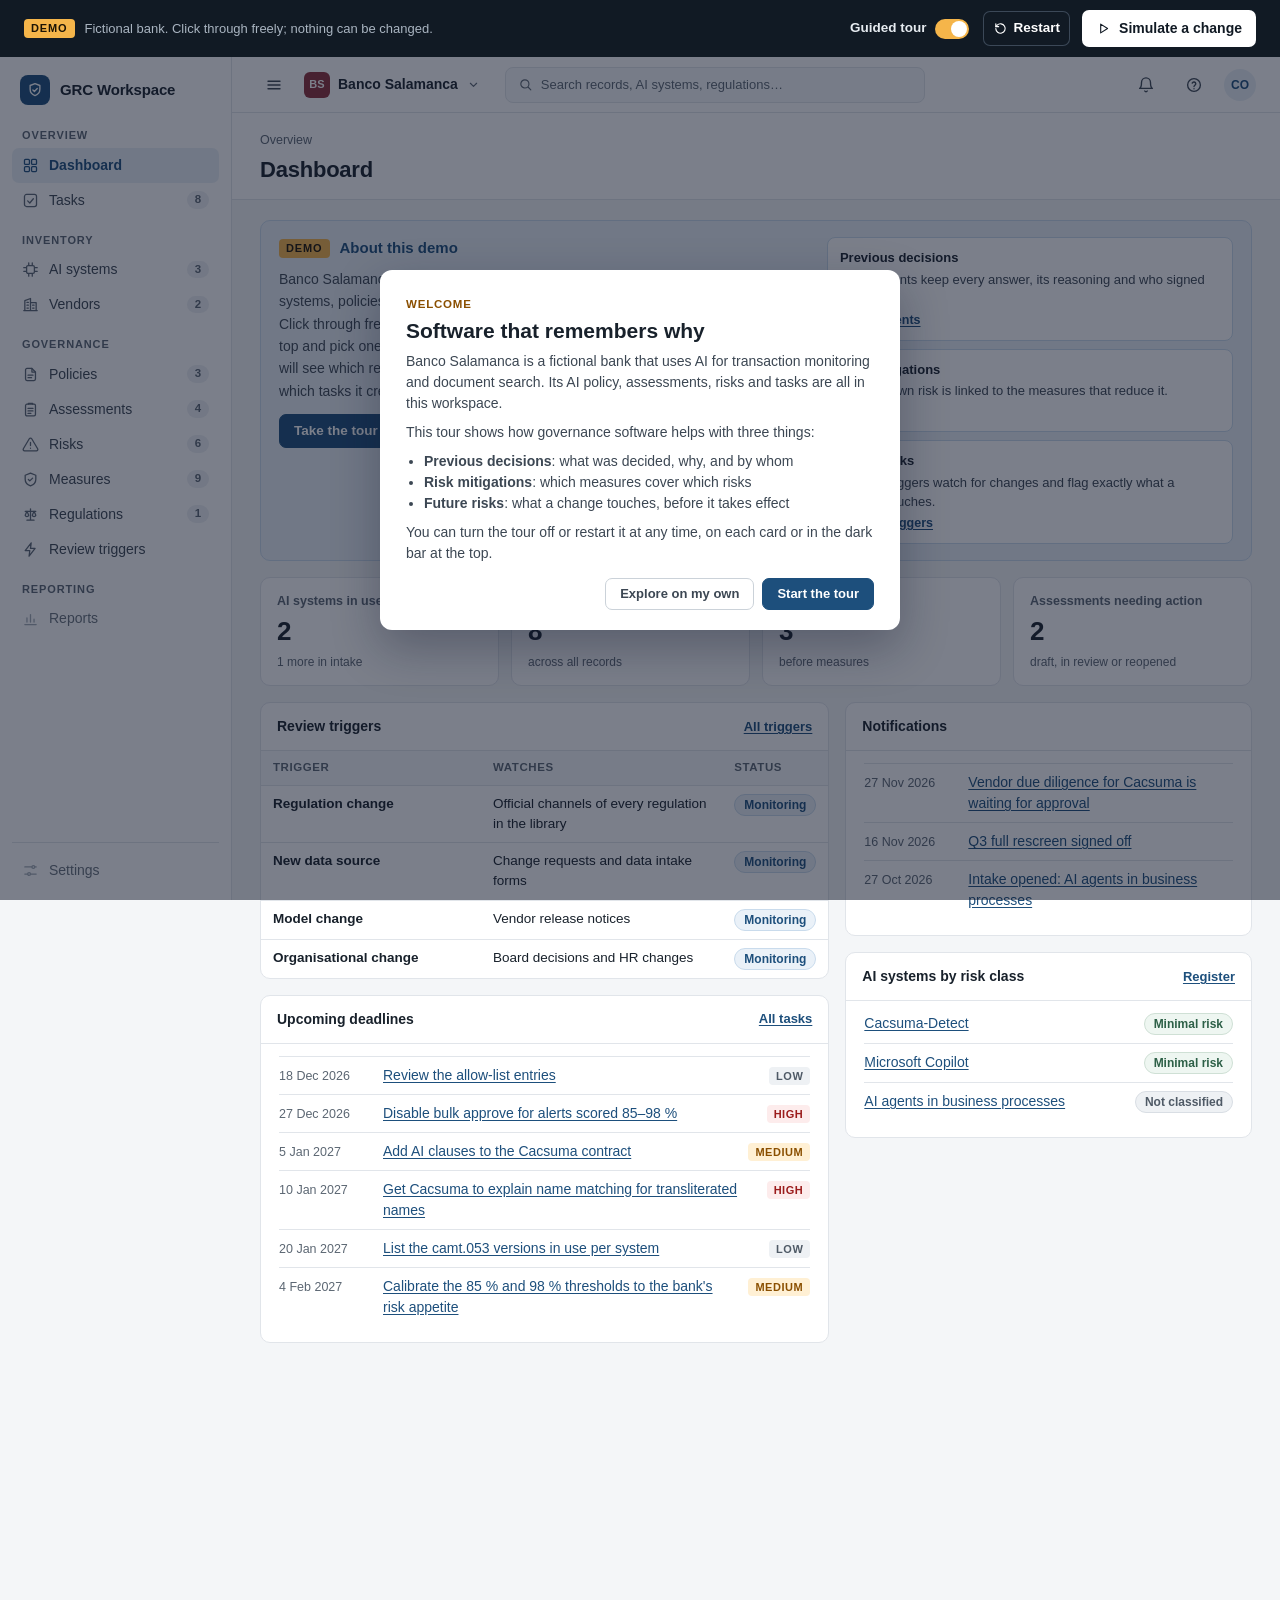
==== static/ai-review-triggers-preview.html @ 12ea562a "feat: add Brussels AI governance review triggers demo" ====
<!DOCTYPE html>
<html lang="en">
<head>
<meta charset="utf-8">
<meta name="viewport" content="width=device-width, initial-scale=1">
<meta name="color-scheme" content="light">
<title>AI-governance review triggers — demo | welcomeadvice.nl</title>
<meta name="description" content="Click-through demo of an AI governance workspace for a fictional bank: simulate a regulation, data source, model or organisational change and see which records need review.">
<style>
/* =====================================================================
   AI-governance review triggers: demo styles (welcomeadvice.nl)
   Used only by templates/ai-review-triggers.html; scoped under .ar.
   ===================================================================== */

html { -webkit-text-size-adjust: 100%; text-size-adjust: 100%; }
body { margin: 0; background: #f4f6f8; }

.ar {
  --bg: #f4f6f8;
  --surface: #ffffff;
  --surface-2: #f8fafb;
  --ink: #18212b;
  --ink-2: #3c4753;
  --ink-3: #5c6773;
  --line: #e1e5ea;
  --line-2: #cbd2d9;
  --accent: #1d4f7c;
  --accent-2: #163d60;
  --accent-bg: #eaf1f8;
  --accent-line: #c9dbec;
  --focus: #5b8fc7;
  --tenant: #8c2f39;
  --warn: #8a4f00;
  --warn-line: #cf8a1f;
  --warn-soft: #efd29e;
  --warn-bg: #fff8ec;
  --warn-tint: #fffbf4;
  --warn-tag: #fff0d4;
  --warn-tag-line: #e5bd78;
  --ok: #2d6047;
  --ok-bg: #eef6f1;
  --ok-line: #cfe0d5;
  --info: #1d4f7c;
  --info-bg: #eaf1f8;
  --info-line: #c9dbec;
  --neutral: #4f5a66;
  --neutral-bg: #eef1f4;
  --neutral-line: #d9dee4;
  --high: #9b1c1c;
  --high-bg: #fdecec;
  --high-line: #c0392b;
  --demo-bg: #111a24;
  --demo-ink: #e6ebf0;
  --demo-ink-2: #a9b4c0;
  --demo-pill: #f5b54a;
  --sans: -apple-system, BlinkMacSystemFont, "Segoe UI", Roboto, "Helvetica Neue", Arial, sans-serif;
  --radius: 10px;
  --side-w: 232px;
  --top-h: 56px;
  --demo-h: 0px; /* height of the pinned demo bar; set by demo.js on wide screens */

  min-height: 100vh;
  color: var(--ink);
  font-family: var(--sans);
  font-size: 14px;
  line-height: 1.5;
}
.ar *, .ar *::before, .ar *::after { box-sizing: border-box; }
.ar [hidden] { display: none !important; }
.ar a { color: var(--accent); text-underline-offset: 2px; }
.ar a:hover { color: var(--accent-2); }
.ar :focus-visible { outline: 3px solid var(--focus); outline-offset: 2px; }
.ar h1:focus { outline: none; }
.ar-ico { width: 18px; height: 18px; flex: none; fill: none; stroke: currentColor; stroke-width: 1.8; stroke-linecap: round; stroke-linejoin: round; }
.ar-ico--sm { width: 15px; height: 15px; }
.ar-ico--xs { width: 13px; height: 13px; stroke-width: 2.2; }
.ar-sr { position: absolute !important; width: 1px; height: 1px; margin: -1px; padding: 0; overflow: hidden; clip: rect(0 0 0 0); white-space: nowrap; border: 0; }
.ar-muted { color: var(--ink-3); }
.ar-nowrap { white-space: nowrap; }
@keyframes ar-fade { from { opacity: 0; } to { opacity: 1; } }

/* ---------- Demo bar (outside the fictional product; above the tour overlay) ---------- */
.ar-demo { position: relative; z-index: 1010; background: var(--demo-bg); color: var(--demo-ink); }
.ar-demo__inner { display: flex; flex-wrap: wrap; align-items: center; gap: 8px 16px; padding: 10px 24px; }
.ar-demo__lead { margin: 0; display: flex; align-items: center; gap: 10px; min-width: 0; font-size: 13px; color: var(--demo-ink-2); }
.ar-demo__pill { display: inline-block; padding: 1px 7px; border-radius: 4px; background: var(--demo-pill); color: #1d1405; font-size: 11px; font-weight: 700; letter-spacing: .08em; text-transform: uppercase; }
.ar[data-scenario]:not([data-scenario=""]) .ar-demo__note { display: none; }
.ar-demo__status { display: flex; align-items: center; gap: 4px 12px; min-width: 0; margin-left: auto; }
.ar-demo__controls { display: flex; flex-wrap: wrap; align-items: center; gap: 8px 12px; margin-left: auto; }
.ar-demo__status:not([hidden]) + .ar-demo__controls { margin-left: 0; }
.ar-demo__active { margin: 0; display: flex; align-items: center; gap: 8px; min-width: 0; font-size: 13px; }
.ar-demo__active a { color: #fff; font-weight: 650; }
.ar-only-narrow { display: none; }
.ar-tourctl { display: flex; align-items: center; gap: 4px; }
.ar-switch {
  display: inline-flex; align-items: center; gap: 8px; margin: 0; padding: 7px 10px;
  border: 0; border-radius: 7px; background: transparent; color: var(--demo-ink);
  font: inherit; font-size: 13.5px; font-weight: 650; cursor: pointer; -webkit-appearance: none; appearance: none;
}
.ar-switch:hover { background: #1c2836; }
.ar-switch__track { position: relative; flex: none; width: 34px; height: 20px; border-radius: 999px; background: #3b4857; transition: background-color .15s; }
.ar-switch__knob { position: absolute; top: 2px; left: 2px; width: 16px; height: 16px; border-radius: 50%; background: #fff; transition: transform .15s; }
.ar-switch[aria-checked="true"] .ar-switch__track { background: var(--demo-pill); }
.ar-switch[aria-checked="true"] .ar-switch__knob { transform: translateX(14px); }
.ar-dot { flex: none; width: 8px; height: 8px; border-radius: 50%; background: var(--demo-pill); }
.ar-demo__btn {
  display: inline-flex; align-items: center; gap: 8px; margin: 0; padding: 8px 14px;
  border: 0; border-radius: 7px; background: #fff; color: var(--demo-bg);
  font: inherit; font-size: 14px; font-weight: 650; cursor: pointer; -webkit-appearance: none; appearance: none;
}
.ar-demo__btn:hover { background: #e3e9ef; }
.ar-demo__btn--ghost { background: transparent; color: #fff; box-shadow: inset 0 0 0 1px #3b4857; }
.ar-demo__btn--ghost:hover { background: #1c2836; }
.ar-demo__btn--small { gap: 6px; padding: 7px 10px; font-size: 13.5px; }
.ar-demo :focus-visible { outline-color: #9cc3ea; }
.ar-linkbtn {
  margin: 0; padding: 0; border: 0; background: none; font: inherit; font-weight: 650;
  color: #9cc3ea; text-decoration: underline; text-underline-offset: 2px; cursor: pointer; -webkit-appearance: none; appearance: none;
}
.ar-linkbtn:hover { color: #c3dbf3; }
.ar-linkbtn--light { color: var(--accent); }
.ar-linkbtn--light:hover { color: var(--accent-2); }

/* ---------- Application frame ---------- */
.ar-app { display: grid; grid-template-columns: var(--side-w) minmax(0, 1fr); align-items: start; background: var(--bg); }
.ar-side {
  position: sticky; top: var(--demo-h); height: calc(100vh - var(--demo-h)); overflow-y: auto;
  display: flex; flex-direction: column; padding: 14px 12px 12px;
  background: var(--surface); border-right: 1px solid var(--line);
}
.ar-brand { display: flex; align-items: center; gap: 10px; padding: 4px 8px 8px; font-size: 15px; font-weight: 700; letter-spacing: -.01em; }
.ar-brand__mark { display: grid; place-items: center; width: 30px; height: 30px; border-radius: 8px; background: var(--accent); color: #fff; }
.ar-nav__group { margin: 14px 10px 4px; font-size: 11px; font-weight: 650; letter-spacing: .08em; text-transform: uppercase; color: var(--ink-3); }
.ar .ar-nav__item {
  display: flex; align-items: center; gap: 10px; padding: 7px 10px; border-radius: 7px;
  color: var(--ink-2); font-weight: 500; text-decoration: none;
}
.ar .ar-nav__item:hover { background: var(--surface-2); color: var(--ink); }
.ar-nav__item .ar-ico { width: 17px; height: 17px; color: var(--ink-3); }
.ar .ar-nav__item.is-active { background: var(--accent-bg); color: var(--accent); font-weight: 650; }
.ar-nav__item.is-active .ar-ico { color: var(--accent); }
.ar .ar-nav__item.is-disabled { color: #68727c; cursor: default; }
.ar .ar-nav__item.is-disabled:hover { background: none; color: #68727c; }
.ar-nav__item.is-disabled .ar-ico { color: #a3acb5; }
.ar-nav__count { margin-left: auto; min-width: 22px; padding: 0 7px; border-radius: 999px; background: var(--neutral-bg); color: var(--ink-3); font-size: 11.5px; font-weight: 650; text-align: center; }
.ar-nav__count--alert { background: var(--warn-line); color: #fff; }
.ar-side__foot { margin-top: auto; padding-top: 10px; border-top: 1px solid var(--line); }
.ar-scrim { display: none; }

.ar-main { min-width: 0; }
.ar-top {
  position: sticky; top: var(--demo-h); z-index: 30;
  display: flex; align-items: center; gap: 12px; height: var(--top-h); padding: 0 24px;
  background: var(--surface); border-bottom: 1px solid var(--line);
}
.ar-menubtn { display: none; }
.ar-tenant { display: flex; align-items: center; gap: 8px; min-width: 0; font-weight: 650; white-space: nowrap; cursor: default; }
.ar-tenant__logo { display: grid; place-items: center; flex: none; width: 26px; height: 26px; border-radius: 6px; background: var(--tenant); color: #fff; font-size: 11px; font-weight: 700; }
.ar-tenant__name { overflow: hidden; text-overflow: ellipsis; }
.ar-tenant .ar-ico { color: var(--ink-3); }
.ar-search {
  display: flex; align-items: center; gap: 8px; flex: 0 1 420px; min-width: 0; height: 36px; margin-left: 12px; padding: 0 12px;
  border: 1px solid var(--line); border-radius: 8px; background: var(--surface-2); color: var(--ink-3);
  font-size: 13px; white-space: nowrap; overflow: hidden; cursor: default;
}
.ar-top__spacer { flex: 1; }
.ar-iconbtn {
  position: relative; display: grid; place-items: center; flex: none; width: 36px; height: 36px; margin: 0; padding: 0;
  border: 0; border-radius: 8px; background: none; color: var(--ink-2); font: inherit; cursor: pointer;
}
.ar a.ar-iconbtn { color: var(--ink-2); }
.ar .ar-iconbtn:hover { background: var(--surface-2); color: var(--ink); }
span.ar-iconbtn { cursor: default; }
.ar-iconbtn__badge {
  position: absolute; top: 2px; right: 1px; min-width: 18px; height: 18px; padding: 0 5px;
  border: 2px solid var(--surface); border-radius: 999px; background: var(--high-line); color: #fff;
  font-size: 10.5px; font-weight: 700; line-height: 14px; text-align: center;
}
.ar-avatar { display: grid; place-items: center; flex: none; width: 32px; height: 32px; border-radius: 50%; background: var(--accent-bg); color: var(--accent); font-size: 12px; font-weight: 700; }

.ar-wrap { max-width: 1320px; margin-left: auto; margin-right: auto; }

/* ---------- Simulated-change alert ---------- */
.ar-alertbar { padding: 14px 28px 0; }
.ar-alert {
  display: flex; align-items: center; gap: 14px; padding: 12px 16px;
  border: 1px solid var(--warn-soft); border-left: 4px solid var(--warn-line); border-radius: var(--radius);
  background: var(--warn-bg); animation: ar-fade .2s ease-out;
}
.ar-alert__icon { display: grid; place-items: center; flex: none; width: 36px; height: 36px; border-radius: 9px; background: var(--warn-tag); color: var(--warn); }
.ar-alert__body { flex: 1; min-width: 0; }
.ar-alert__head { margin: 0; display: flex; flex-wrap: wrap; align-items: center; gap: 4px 10px; font-size: 12px; }
.ar-alert__kind { font-weight: 700; letter-spacing: .07em; text-transform: uppercase; color: var(--warn); }
.ar-pill { padding: 1px 8px; border: 1px solid var(--line-2); border-radius: 999px; background: var(--surface); color: var(--ink-2); font-size: 11px; font-weight: 650; letter-spacing: .06em; text-transform: uppercase; }
.ar-alert__time { color: var(--ink-3); }
.ar-alert__title { margin: 2px 0 0; font-size: 15px; font-weight: 700; }
.ar-alert__meta { margin: 2px 0 0; font-size: 13px; color: var(--ink-2); }
.ar .ar-alert__open { display: inline-flex; align-items: center; gap: 6px; flex: none; padding: 7px 12px; border: 1px solid var(--warn-tag-line); border-radius: 7px; background: var(--surface); color: var(--warn); font-weight: 650; text-decoration: none; }
.ar .ar-alert__open:hover { background: var(--warn-tag); color: var(--warn); }

/* Anchored records (?at=…) stop below the pinned bars */
.ar-content [id] { scroll-margin-top: calc(var(--demo-h) + var(--top-h) + 16px); }

/* ---------- Page header ---------- */
.ar-view { animation: ar-fade .15s ease-out; }
.ar-ph { padding: 18px 28px 16px; background: var(--surface); border-bottom: 1px solid var(--line); }
.ar-ph--record { padding-bottom: 0; }
.ar-crumbs { margin: 0; display: flex; flex-wrap: wrap; gap: 8px; font-size: 12.5px; color: var(--ink-3); }
.ar-crumbs a { color: var(--ink-3); }
.ar-ph__bar { display: flex; flex-wrap: wrap; align-items: flex-start; justify-content: space-between; gap: 12px; margin-top: 6px; }
.ar-ph__title { display: flex; flex-wrap: wrap; align-items: center; gap: 8px 12px; min-width: 0; }
.ar-ph__icon { display: grid; place-items: center; flex: none; width: 38px; height: 38px; border-radius: 9px; background: var(--accent-bg); color: var(--accent); }
.ar-ph__icon--warn { background: var(--warn-tag); color: var(--warn); }
.ar-ph h1 { margin: 0; font-size: 22px; line-height: 1.25; font-weight: 700; letter-spacing: -.01em; }
.ar-ph__sub { color: var(--ink-3); font-weight: 600; }
.ar-ph__actions { display: flex; gap: 8px; }
.ar-ph__lead { margin: 6px 0 0; max-width: 90ch; color: var(--ink-2); }
.ar-ph.is-flagged .ar-ph__icon { background: var(--warn-tag); color: var(--warn); }
.ar-btn {
  display: inline-flex; align-items: center; gap: 6px; height: 34px; margin: 0; padding: 0 14px;
  border: 1px solid var(--line-2); border-radius: 7px; background: var(--surface); color: var(--ink-2);
  font: inherit; font-size: 13.5px; font-weight: 650; cursor: default; -webkit-appearance: none; appearance: none;
}
button.ar-btn { cursor: pointer; }
button.ar-btn:hover { background: var(--surface-2); }
.ar-btn--primary { border-color: var(--accent); background: var(--accent); color: #fff; }
button.ar-btn--primary:hover { background: var(--accent-2); }
.ar-meta { display: flex; flex-wrap: wrap; gap: 10px 32px; margin: 14px 0 0; }
.ar-meta dt { font-size: 11px; font-weight: 650; letter-spacing: .06em; text-transform: uppercase; color: var(--ink-3); }
.ar-meta dd { margin: 2px 0 0; font-size: 13.5px; font-weight: 600; }
.ar-rtabs { display: flex; gap: 24px; margin-top: 12px; overflow-x: auto; scrollbar-width: none; }
.ar-rtabs::-webkit-scrollbar { display: none; }
.ar .ar-rtab { display: flex; align-items: center; gap: 6px; padding: 10px 0 11px; border-bottom: 2px solid transparent; color: var(--ink-3); font-weight: 600; white-space: nowrap; text-decoration: none; }
.ar .ar-rtab:hover { color: var(--ink); }
.ar .ar-rtab[aria-current="page"] { border-bottom-color: var(--accent); color: var(--accent); }
.ar-tab__count { min-width: 20px; padding: 0 6px; border-radius: 999px; background: var(--neutral-bg); color: var(--ink-3); font-size: 11.5px; font-weight: 650; text-align: center; }

/* ---------- Page body and cards ---------- */
.ar-pbody { padding: 20px 28px 64px; }
.ar-pbody .ar-wrap > * + * { margin-top: 16px; }
.ar-card { padding: 16px 18px; border: 1px solid var(--line); border-radius: var(--radius); background: var(--surface); }
.ar-card--flush { padding: 0; overflow: hidden; }
.ar-card__head { display: flex; flex-wrap: wrap; align-items: center; justify-content: space-between; gap: 6px 12px; padding: 13px 16px; border-bottom: 1px solid var(--line); }
.ar-card:not(.ar-card--flush) > .ar-card__head { margin: -16px -18px 12px; }
.ar-card__title { margin: 0 0 10px; display: flex; align-items: center; gap: 8px; font-size: 14px; font-weight: 700; }
.ar-card__head .ar-card__title { margin: 0; }
.ar-card__hint { color: var(--ink-3); font-size: 12.5px; font-weight: 500; }
.ar-card__link { font-size: 13px; font-weight: 600; }
.ar-card__intro { margin: 0; padding: 10px 16px; border-bottom: 1px solid var(--line); color: var(--ink-2); font-size: 13px; }
.ar-card__foot { margin: 10px 0 0; color: var(--ink-3); font-size: 12.5px; }
.ar-count { min-width: 22px; padding: 0 7px; border-radius: 999px; background: var(--accent); color: #fff; font-size: 11.5px; font-weight: 700; line-height: 18px; text-align: center; }
.ar-count--muted { background: var(--neutral-bg); color: var(--ink-3); }
.ar-count--warn { background: var(--warn-line); color: #fff; }
.ar-cols { display: grid; grid-template-columns: repeat(2, minmax(0, 1fr)); gap: 16px; align-items: start; }
.ar-pbody .ar-cols > * + * { margin-top: 0; }
.ar-cols__wide { grid-column: 1 / -1; }
/* Single-column grids: let wide content (tables) shrink and scroll instead of widening the page */
.ar-concepts, .ar-dash__col, .ar-reflist, .ar-secs, .ar-steps, .ar-qa, .ar-choices { grid-template-columns: minmax(0, 1fr); }
.ar-text { margin: 0; color: var(--ink-2); line-height: 1.6; }
.ar-note { margin: 12px 0 0; padding: 10px 12px; border-radius: 8px; background: var(--warn-bg); color: var(--ink-2); font-size: 13px; }
.ar-kv { display: grid; grid-template-columns: 150px minmax(0, 1fr); gap: 8px 16px; margin: 12px 0 0; }
.ar-kv:first-child { margin-top: 0; }
.ar-kv dt { color: var(--ink-3); font-size: 13px; font-weight: 600; }
.ar-kv dd { margin: 0; color: var(--ink); }
.ar-bullets { margin: 0; padding-left: 18px; }
.ar-bullets li + li { margin-top: 4px; }
.ar-new { color: var(--warn); }
.ar-new--block { display: block; margin-top: 4px; }
.ar-newtag { display: inline-block; margin-right: 6px; padding: 0 6px; border-radius: 4px; background: var(--warn-line); color: #fff; font-size: 10.5px; font-weight: 700; letter-spacing: .05em; text-transform: uppercase; vertical-align: 1px; }
.ar-callout { display: flex; gap: 10px; align-items: flex-start; margin: 0; padding: 12px 14px; border: 1px solid var(--line); border-radius: var(--radius); background: var(--surface); color: var(--ink-2); }
.ar-callout .ar-ico { margin-top: 2px; color: var(--ink-3); }
.ar-callout--warn { border-color: var(--warn-soft); border-left: 4px solid var(--warn-line); background: var(--warn-bg); }
.ar-callout--warn .ar-ico { color: var(--warn); }

/* ---------- Dashboard ---------- */
.ar-about { display: grid; grid-template-columns: minmax(0, 1.3fr) minmax(0, 1fr); gap: 20px; background: var(--accent-bg); border-color: var(--accent-line); }
.ar-about__title { margin: 0 0 8px; display: flex; align-items: center; gap: 10px; font-size: 15px; font-weight: 700; color: var(--accent); }
.ar-about__text p { margin: 0 0 8px; color: var(--ink-2); line-height: 1.6; }
.ar-about__actions { display: flex; flex-wrap: wrap; gap: 8px; margin-top: 12px; }
.ar-concepts { list-style: none; margin: 0; padding: 0; display: grid; gap: 8px; }
.ar-concepts li { display: grid; gap: 2px; padding: 10px 12px; border: 1px solid var(--accent-line); border-radius: 8px; background: var(--surface); font-size: 13px; color: var(--ink-2); }
.ar-concepts__k { font-weight: 700; color: var(--ink); }
.ar-concepts a { font-weight: 600; font-size: 12.5px; }
.ar-kpis { display: grid; grid-template-columns: repeat(4, minmax(0, 1fr)); gap: 12px; }
.ar .ar-kpi { display: grid; gap: 2px; padding: 14px 16px; border: 1px solid var(--line); border-radius: var(--radius); background: var(--surface); color: var(--ink); text-decoration: none; }
.ar .ar-kpi:hover { border-color: var(--accent-line); color: var(--ink); }
.ar-kpi__label { color: var(--ink-3); font-size: 12.5px; font-weight: 600; }
.ar-kpi__value { font-size: 26px; font-weight: 700; letter-spacing: -.02em; }
.ar-kpi__sub { color: var(--ink-3); font-size: 12px; }
.ar-dash { display: grid; grid-template-columns: minmax(0, 1.4fr) minmax(0, 1fr); gap: 16px; align-items: start; }
.ar-dash__col { display: grid; gap: 16px; }
.ar-pbody .ar-dash > * + *, .ar-pbody .ar-dash__col > * + * { margin-top: 0; }
.ar-list { list-style: none; margin: 0; padding: 0; }
.ar-list__item { display: flex; flex-wrap: wrap; align-items: baseline; gap: 4px 12px; padding: 8px 0; border-top: 1px solid var(--line); }
.ar-list__item:first-child { border-top: 0; padding-top: 0; }
.ar-list__item--alert .ar-list__main { color: var(--warn); font-weight: 650; }
.ar-list__date { flex: none; width: 92px; color: var(--ink-3); font-size: 12.5px; }
.ar-list__main { flex: 1 1 140px; min-width: 0; }
.ar-list__side { flex: none; margin-left: auto; }
.ar-list__item.is-overflow { display: none; }

/* ---------- Tables ---------- */
.ar-tablewrap { overflow-x: auto; }
.ar-table { width: 100%; border-collapse: collapse; font-size: 13.5px; }
.ar-table th { padding: 9px 14px; border-bottom: 1px solid var(--line); background: var(--surface-2); color: var(--ink-3); font-size: 11.5px; font-weight: 650; letter-spacing: .05em; text-align: left; text-transform: uppercase; white-space: nowrap; }
.ar-table td { padding: 10px 14px; border-bottom: 1px solid var(--line); vertical-align: top; }
.ar-table tbody tr:last-child td { border-bottom: 0; }
.ar-table tbody tr:hover td { background: #fafbfc; }
.ar-table--compact td, .ar-table--compact th { padding: 8px 12px; }
.ar-table--inset { margin-top: 12px; border: 1px solid var(--line); border-radius: 8px; }
.ar-signoffs td:last-child { min-width: 200px; }
.ar-cell-main { min-width: 220px; font-weight: 600; }
.ar .ar-rowlink { color: var(--ink); text-decoration: none; }
.ar .ar-rowlink:hover { color: var(--accent); text-decoration: underline; }
.ar-id { display: inline-block; margin-right: 8px; color: var(--ink-3); font-size: 12px; font-weight: 600; font-variant-numeric: tabular-nums; }
.ar-origin { display: inline-block; margin-left: 4px; padding: 0 6px; border-radius: 4px; background: var(--warn-tag); color: var(--warn); font-size: 11px; font-weight: 700; white-space: nowrap; }
.ar-refs { white-space: nowrap; }
.ar .ar-ref { display: inline-block; margin: 0 6px 4px 0; padding: 1px 8px; border: 1px solid var(--line); border-radius: 999px; background: var(--surface-2); color: var(--ink-2); font-size: 12px; font-weight: 600; text-decoration: none; white-space: nowrap; }
.ar .ar-ref:hover { border-color: var(--accent-line); background: var(--accent-bg); color: var(--accent); }
.ar-more { color: var(--ink-3); font-size: 12px; }
.ar-empty { color: var(--ink-3); text-align: center; }
tr[data-flags].is-flagged td { background: var(--warn-tint); }
tr[data-flags].is-flagged td:first-child { box-shadow: inset 3px 0 0 var(--warn-line); }

/* ---------- Chips, owners, levels, tags ---------- */
.ar-chip { display: inline-flex; align-items: center; padding: 1px 9px; border: 1px solid; border-radius: 999px; font-size: 12px; font-weight: 650; white-space: nowrap; }
.ar-chip--ok { border-color: var(--ok-line); background: var(--ok-bg); color: var(--ok); }
.ar-chip--info { border-color: var(--info-line); background: var(--info-bg); color: var(--info); }
.ar-chip--neutral { border-color: var(--neutral-line); background: var(--neutral-bg); color: var(--neutral); }
.ar-chip--warn { border-color: var(--warn-tag-line); background: var(--warn-tag); color: var(--warn); }
.ar a.ar-chip--warn { text-decoration: none; color: var(--warn); }
.ar-swap { display: inline-flex; }
.ar-prio { display: inline-block; padding: 1px 7px; border-radius: 4px; font-size: 11px; font-weight: 700; letter-spacing: .05em; text-transform: uppercase; }
.ar-prio--high { background: var(--high-bg); color: var(--high); }
.ar-prio--medium { background: var(--warn-tag); color: var(--warn); }
.ar-prio--low { background: var(--neutral-bg); color: var(--neutral); }
.ar-owner { display: inline-flex; align-items: center; gap: 8px; white-space: nowrap; }
.ar-ava { display: grid; place-items: center; flex: none; width: 24px; height: 24px; border-radius: 50%; background: var(--accent-bg); color: var(--accent); font-size: 10px; font-weight: 700; }
.ar-level { display: inline-flex; align-items: center; gap: 6px; padding: 1px 4px 1px 9px; border-radius: 999px; font-size: 12px; font-weight: 650; white-space: nowrap; }
.ar-level__score { min-width: 20px; padding: 0 5px; border-radius: 999px; background: rgba(255, 255, 255, .7); font-size: 11px; text-align: center; }
.ar-level--low { background: var(--ok-bg); color: var(--ok); }
.ar-level--medium { background: var(--warn-tag); color: var(--warn); }
.ar-level--high { background: var(--high-bg); color: var(--high); }
.ar-level--vhigh { background: var(--high-line); color: #fff; }
.ar-level--vhigh .ar-level__score { background: rgba(255, 255, 255, .25); }
.ar-arrow { margin: 0 6px; color: var(--ink-3); }
.ar-tags { display: inline-flex; flex-wrap: wrap; align-items: center; gap: 6px; }
.ar-tags--inline { margin-left: 8px; vertical-align: 1px; }
.ar-tag { display: inline-flex; align-items: center; gap: 6px; max-width: 100%; padding: 2px 10px 2px 8px; border: 1px solid; border-radius: 999px; font-size: 12px; font-weight: 650; line-height: 1.35; animation: ar-fade .18s ease-out; }
.ar-tag--review { border-color: var(--warn-tag-line); background: var(--warn-tag); color: var(--warn); }
.ar-tag--clear { border-color: var(--ok-line); background: var(--ok-bg); color: var(--ok); font-weight: 500; }

/* ---------- Lists of linked records ---------- */
.ar-reflist { list-style: none; margin: 0; padding: 0; display: grid; gap: 8px; }
.ar-reflist li { display: flex; align-items: center; gap: 8px; }
.ar-reflist__id { color: var(--ink-3); font-size: 12px; }
.ar-reflist--rows li { padding: 8px 10px; border: 1px solid var(--line); border-radius: 8px; }
.ar-reflist--rows li .ar-ref { margin: 0; }
.ar-reflist__text { flex: 1; min-width: 0; color: var(--ink-2); }
.ar-reflist__side { display: inline-flex; align-items: center; flex: none; }
.ar-reflist li.is-flagged { border-color: var(--warn-line); background: var(--warn-tint); }

/* ---------- Policy sections ---------- */
.ar-secs { display: grid; gap: 12px; }
.ar-sec { padding: 16px 18px; border: 1px solid var(--line); border-radius: var(--radius); background: var(--surface); }
.ar-head { display: flex; flex-wrap: wrap; align-items: center; justify-content: space-between; gap: 6px 12px; }
.ar-sec__title { margin: 0; display: flex; align-items: center; gap: 10px; font-size: 15.5px; font-weight: 700; }
.ar .ar-num { display: inline-grid; place-items: center; min-width: 26px; height: 22px; padding: 0 6px; border-radius: 6px; background: var(--neutral-bg); color: var(--ink-2); font-size: 12px; font-weight: 700; text-decoration: none; }
.ar .ar-num:hover { background: var(--accent-bg); color: var(--accent); }
.ar-sec .ar-kv { margin-top: 12px; padding-top: 12px; border-top: 1px solid var(--line); }
.ar-sec.is-flagged, .ar-qa__item.is-flagged, .ar-step.is-flagged { border-color: var(--warn-line); box-shadow: 0 0 0 1px var(--warn-line); background: var(--warn-tint); }

/* ---------- Assessments: stepper, steps, answers ---------- */
.ar-stepper { list-style: none; margin: 0; padding: 0; display: grid; grid-template-columns: repeat(6, minmax(0, 1fr)); gap: 8px; }
.ar .ar-stepper__item a { display: grid; grid-template-columns: auto minmax(0, 1fr); align-items: center; gap: 2px 10px; height: 100%; padding: 10px 12px; border: 1px solid var(--line); border-radius: var(--radius); background: var(--surface); color: var(--ink); text-decoration: none; }
.ar .ar-stepper__item a:hover { border-color: var(--accent-line); }
.ar-stepper__dot { grid-row: span 2; display: grid; place-items: center; width: 26px; height: 26px; border-radius: 50%; background: var(--neutral-bg); color: var(--ink-3); font-size: 12px; font-weight: 700; }
.ar-stepper__label { font-weight: 650; font-size: 13px; line-height: 1.3; }
.ar-stepper__state { color: var(--ink-3); font-size: 12px; line-height: 1.3; }
.ar-stepper__item--done .ar-stepper__dot { background: var(--ok); color: #fff; }
.ar-stepper__item--current .ar-stepper__dot { background: var(--accent); color: #fff; }
.ar .ar-stepper__item.is-flagged a { border-color: var(--warn-line); box-shadow: 0 0 0 1px var(--warn-line); background: var(--warn-tint); }
.ar-stepper__item.is-flagged .ar-stepper__dot { background: var(--warn-line); color: #fff; }
.ar-steps { display: grid; gap: 12px; }
.ar-step { padding: 16px 18px; border: 1px solid var(--line); border-radius: var(--radius); background: var(--surface); }
.ar-step--pending { background: var(--surface-2); }
.ar-step__title { margin: 0; display: flex; align-items: center; gap: 10px; font-size: 15px; font-weight: 700; }
.ar-step__n { display: grid; place-items: center; width: 24px; height: 24px; border-radius: 50%; background: var(--neutral-bg); color: var(--ink-2); font-size: 12px; }
.ar-step__result { color: var(--ink-2); font-size: 13px; }
.ar-step__empty { margin: 8px 0 0; }
.ar-qa { list-style: none; margin: 12px 0 0; padding: 0; display: grid; gap: 8px; }
.ar-qa__item { padding: 10px 12px; border: 1px solid var(--line); border-radius: 8px; }
.ar-qa__q { margin: 0; font-weight: 650; }
.ar-qa__a { margin: 6px 0 0; display: flex; flex-wrap: wrap; align-items: baseline; gap: 4px 10px; color: var(--ink-2); }
.ar-answer { display: inline-block; padding: 1px 9px; border-radius: 6px; background: var(--neutral-bg); color: var(--ink); font-size: 12.5px; font-weight: 700; }
.ar-qa__why { flex: 1; min-width: 200px; }

/* ---------- Risks ---------- */
.ar-riskgrid { display: grid; grid-template-columns: minmax(280px, 360px) minmax(0, 1fr); gap: 16px; align-items: start; }
.ar-pbody .ar-riskgrid > * + * { margin-top: 0; }
.ar-matrix { width: 100%; border-collapse: separate; border-spacing: 4px; font-size: 11.5px; }
.ar-matrix th { color: var(--ink-3); font-weight: 600; text-align: center; }
.ar-matrix th[scope="row"] { width: 1%; padding-right: 4px; text-align: right; white-space: nowrap; }
.ar-matrix__cell { height: 52px; padding: 4px; border-radius: 6px; vertical-align: top; }
.ar-matrix__cell--low { background: var(--ok-bg); }
.ar-matrix__cell--medium { background: var(--warn-tag); }
.ar-matrix__cell--high { background: var(--high-bg); }
.ar-matrix__cell--vhigh { background: #f6c9c4; }
.ar .ar-matrix__risk { display: inline-block; margin: 2px; padding: 1px 6px; border-radius: 999px; background: var(--surface); color: var(--ink); font-weight: 700; text-decoration: none; box-shadow: 0 0 0 1px var(--line-2); }
.ar .ar-matrix__risk.is-flagged { box-shadow: 0 0 0 2px var(--warn-line); }

/* ---------- Change records ---------- */
.ar-process { list-style: none; margin: 0; padding: 0; display: grid; grid-template-columns: repeat(6, minmax(0, 1fr)); gap: 8px; }
.ar-process__item { display: grid; grid-template-columns: auto minmax(0, 1fr); align-items: center; gap: 0 10px; padding: 10px 12px; border: 1px solid var(--line); border-radius: var(--radius); background: var(--surface); }
.ar-process__dot { grid-row: span 2; display: grid; place-items: center; width: 26px; height: 26px; border-radius: 50%; background: var(--neutral-bg); color: var(--ink-3); font-size: 12px; font-weight: 700; }
.ar-process__label { font-weight: 650; font-size: 13px; }
.ar-process__meta { color: var(--ink-3); font-size: 12px; }
.ar-process__item--done .ar-process__dot { background: var(--ok); color: #fff; }
.ar-process__item--current { border-color: var(--accent-line); background: var(--accent-bg); }
.ar-process__item--current .ar-process__dot { background: var(--accent); color: #fff; }
.ar-clearlist { padding: 12px 16px 14px; border-top: 1px solid var(--line); background: var(--surface-2); }
.ar-clearlist__title { margin: 0 0 6px; display: flex; align-items: center; gap: 6px; color: var(--ok); font-size: 13px; font-weight: 700; }
.ar-clearlist__items { margin: 0; color: var(--ink-2); font-size: 13px; line-height: 1.8; }
.ar-clearlist__items .ar-ref { margin-bottom: 0; }

/* ---------- Scenario chooser ---------- */
.ar-dialog {
  width: min(640px, calc(100vw - 32px)); max-height: calc(100vh - 48px); margin: auto; padding: 0;
  border: 0; border-radius: 14px; background: var(--surface); color: var(--ink);
  box-shadow: 0 24px 64px rgba(15, 23, 42, .3); font-family: var(--sans); font-size: 14px; line-height: 1.5;
}
.ar-dialog::backdrop { background: rgba(15, 23, 42, .45); }
.ar-dialog { overflow: auto; overscroll-behavior: contain; }
.ar-dialog.is-nonmodal { position: fixed; inset: var(--demo-h) 0 0; z-index: 900; max-height: calc(100vh - var(--demo-h) - 32px); }
.ar-dialog__head { display: flex; align-items: flex-start; justify-content: space-between; gap: 12px; padding: 20px 22px 12px; }
.ar-dialog__head h2 { margin: 0; font-size: 18px; }
.ar-dialog__head p { margin: 4px 0 0; color: var(--ink-2); }
.ar-choices { list-style: none; margin: 0; padding: 0 22px 22px; display: grid; gap: 8px; }
.ar-choice {
  display: flex; align-items: flex-start; gap: 14px; width: 100%; margin: 0; padding: 12px 14px;
  border: 1px solid var(--line); border-radius: var(--radius); background: var(--surface); color: var(--ink);
  font: inherit; text-align: left; cursor: pointer; -webkit-appearance: none; appearance: none;
}
.ar-choice:hover { border-color: var(--accent-line); background: var(--accent-bg); }
.ar-choice[aria-pressed="true"] { border-color: var(--warn-line); background: var(--warn-tint); }
.ar-choice__icon { display: grid; place-items: center; flex: none; width: 36px; height: 36px; border-radius: 9px; background: var(--accent-bg); color: var(--accent); }
.ar-choice__text { display: grid; gap: 1px; flex: 1; min-width: 0; }
.ar-choice__type { color: var(--ink-3); font-size: 11.5px; font-weight: 650; letter-spacing: .06em; text-transform: uppercase; }
.ar-choice__name { font-size: 15px; font-weight: 700; }
.ar-choice__teaser { color: var(--ink-2); font-size: 13px; }
.ar-choice__active { flex: none; align-self: center; padding: 1px 8px; border-radius: 999px; background: var(--warn-line); color: #fff; font-size: 11.5px; font-weight: 700; }

/* ---------- Guided tour: an overlay over the whole page ----------
   The layer itself is not positioned, so its parts stack with the demo bar:
   shade (1000) < demo bar (1010) < ring and beacon (1020) < card (1030). */
.ar-tour { font-family: var(--sans); font-size: 14px; line-height: 1.5; color: var(--ink); }
.ar.is-touring { padding-bottom: 30vh; } /* room to scroll any highlight clear of the card */
.ar-tour__shade { position: fixed; z-index: 1000; background: rgba(15, 23, 42, .55); }
.ar-tour__ring { position: fixed; z-index: 1020; border-radius: 10px; box-shadow: 0 0 0 3px var(--demo-pill), 0 0 0 7px rgba(245, 181, 74, .35); pointer-events: none; }
.ar-tour__ring.is-passive { pointer-events: auto; }
.ar-tour__beacon { position: fixed; z-index: 1021; width: 18px; height: 18px; margin: -9px 0 0 -9px; border-radius: 50%; background: var(--demo-pill); box-shadow: 0 0 0 0 rgba(245, 181, 74, .7); pointer-events: none; animation: ar-pulse 1.6s ease-out infinite; }
@keyframes ar-pulse { 0% { box-shadow: 0 0 0 0 rgba(245, 181, 74, .7); } 100% { box-shadow: 0 0 0 16px rgba(245, 181, 74, 0); } }
.ar-tour__card {
  position: fixed; z-index: 1030; width: min(380px, calc(100vw - 24px)); max-height: calc(100vh - 24px); overflow-y: auto; padding: 14px 18px 14px;
  border-radius: 12px; background: var(--surface); box-shadow: 0 18px 48px rgba(15, 23, 42, .32);
  animation: ar-fade .18s ease-out;
}
.ar-tour__card--modal { width: min(520px, calc(100vw - 24px)); padding: 26px 26px 20px; }
.ar-tour__head { display: flex; align-items: center; justify-content: space-between; gap: 12px; }
.ar-tour__tools { display: flex; flex: none; gap: 14px; }
.ar-tour__tool { display: inline-flex; align-items: center; gap: 4px; margin: 0; padding: 2px 0; border: 0; background: none; color: var(--ink-3); font: inherit; font-size: 12.5px; font-weight: 600; cursor: pointer; -webkit-appearance: none; appearance: none; }
.ar-tour__tool:hover { color: var(--ink); text-decoration: underline; text-underline-offset: 2px; }
.ar-tour__chapter { margin: 0; color: var(--warn); font-size: 11.5px; font-weight: 700; letter-spacing: .07em; text-transform: uppercase; }
.ar-tour__title { margin: 4px 0 6px; font-size: 16px; font-weight: 700; line-height: 1.35; }
.ar-tour__title:focus { outline: none; }
.ar-tour__card--modal .ar-tour__title { font-size: 21px; }
.ar-tour__text { margin: 0; color: var(--ink-2); }
.ar-tour__text p { margin: 0 0 8px; }
.ar-tour__text p:last-child { margin-bottom: 0; }
.ar-tour__text ul { margin: 6px 0 8px; padding-left: 18px; }
.ar-tour__text ul:last-child { margin-bottom: 0; }
.ar-tour__hint { margin: 10px 0 0; display: flex; align-items: center; gap: 8px; color: var(--warn); font-size: 13px; font-weight: 650; }
.ar-tour__foot { display: flex; align-items: center; justify-content: space-between; gap: 12px; margin-top: 14px; }
.ar-tour__progress { display: grid; gap: 4px; flex: 1; min-width: 0; color: var(--ink-3); font-size: 12px; }
.ar-tour__bar { height: 4px; border-radius: 999px; background: var(--neutral-bg); overflow: hidden; }
.ar-tour__bar span { display: block; height: 100%; background: var(--demo-pill); }
.ar-tour__actions { display: flex; gap: 8px; }
.ar-tour .ar-btn { height: 32px; font-size: 13px; }

/* ---------- Wide screens: the demo bar stays pinned above the app ---------- */
@media (min-width: 960px) {
  .ar-demo { position: sticky; top: 0; }
}
@media (min-width: 960px) and (max-width: 1279.98px) {
  .ar-demo__note, .ar-demo__prefix { display: none; }
}

/* ---------- Smaller desktops ---------- */
@media (max-width: 1199.98px) {
  .ar-stepper, .ar-process { grid-template-columns: repeat(3, minmax(0, 1fr)); }
  .ar-search { flex-basis: 280px; }
  .ar-kpis { grid-template-columns: repeat(2, minmax(0, 1fr)); }
  .ar-riskgrid { grid-template-columns: minmax(0, 1fr); }
}

/* ---------- Tablet and phone: navigation becomes a drawer ---------- */
@media (max-width: 959.98px) {
  .ar-demo__inner { padding: 10px 16px; }
  .ar-app { grid-template-columns: minmax(0, 1fr); }
  .ar-side { position: fixed; top: 0; left: 0; bottom: 0; z-index: 1015; width: min(280px, 86vw); height: auto; transform: translateX(-102%); visibility: hidden; transition: transform .2s ease-out, visibility .2s; box-shadow: 0 0 40px rgba(15, 23, 42, .25); }
  .ar.is-nav-open .ar-side { transform: none; visibility: visible; }
  .ar.is-nav-open .ar-scrim { display: block; position: fixed; inset: 0; z-index: 1012; background: rgba(15, 23, 42, .4); }
  .ar-menubtn { display: grid; }
  .ar-top { position: static; gap: 8px; padding: 0 12px; }
  .ar-search { display: none; }
  .ar-alertbar { padding: 12px 16px 0; }
  .ar-alert { flex-wrap: wrap; scroll-margin-top: 12px; }
  .ar-ph { padding: 16px 16px 14px; }
  .ar-ph--record { padding-bottom: 0; }
  .ar-ph__actions { display: none; }
  .ar-pbody { padding: 16px 16px 48px; }
  .ar-cols, .ar-dash, .ar-about { grid-template-columns: minmax(0, 1fr); }
  .ar-content [id] { scroll-margin-top: calc(var(--demo-h) + 12px); }
}
@media (max-width: 599.98px) {
  .ar-demo__note, .ar-only-wide { display: none; }
  .ar-only-narrow { display: inline; }
  .ar-demo__inner { gap: 8px 10px; }
  .ar-demo__status { order: 3; flex-basis: 100%; margin-left: 0; }
  .ar-demo__status:not([hidden]) + .ar-demo__controls { margin-left: auto; }
  .ar-demo__controls { gap: 8px; }
  .ar-switch { padding: 7px 8px; }
  .ar-alert__icon { display: none; }
  .ar-ph h1 { font-size: 19px; }
  .ar-ph__icon { display: none; }
  .ar-meta { gap: 8px 20px; }
  .ar-kpis { grid-template-columns: repeat(2, minmax(0, 1fr)); }
  .ar-kpi__value { font-size: 22px; }
  .ar-stepper, .ar-process { grid-template-columns: minmax(0, 1fr); }
  .ar-kv { grid-template-columns: minmax(0, 1fr); gap: 2px; }
  /* Wide tables scroll sideways instead of squeezing every column */
  .ar-tablewrap .ar-table:has(th:nth-child(4)) { min-width: 600px; }
  .ar-tablewrap .ar-table:has(th:nth-child(6)) { min-width: 880px; }
  .ar-kv dd { margin-bottom: 8px; }
  .ar-list__date { width: 80px; }
  .ar.is-touring { padding-bottom: 60vh; }
  /* During the tour the change chooser sits above the docked card */
  .ar.is-touring .ar-dialog.is-nonmodal { inset: 8px 0 auto; margin: 0 auto; max-height: calc(100vh - var(--tour-card-h, 240px) - 36px); }
  .ar-tour__card { left: 12px !important; right: 12px; bottom: 12px; top: auto !important; width: auto; }
  .ar-tour__card--modal { top: 50% !important; bottom: auto; transform: translateY(-50%); }
}
@media (prefers-reduced-motion: reduce) {
  .ar *, .ar *::before, .ar *::after, .ar-tour *, .ar-dialog { animation: none !important; transition: none !important; }
}
</style>
</head>
<body>
<div class="ar" id="ar-demo"><section class="ar-demo" id="ar-demobar" aria-label="Demo controls">
    <div class="ar-demo__inner">
      <p class="ar-demo__lead"><span class="ar-demo__pill">Demo</span><span class="ar-demo__note">Fictional bank. Click through freely; nothing can be changed.</span></p>
      <div class="ar-demo__status" id="ar-status" hidden>
        <p class="ar-demo__active"><span class="ar-dot" aria-hidden="true"></span><span><span class="ar-demo__prefix">Simulating: </span><a id="ar-active-link" href="#/triggers"></a></span></p>
        <button type="button" class="ar-linkbtn" id="ar-reset">Reset</button>
      </div>
      <div class="ar-demo__controls">
        <div class="ar-tourctl" role="group" aria-label="Guided tour">
          <button type="button" class="ar-switch" id="ar-tour-toggle" role="switch" aria-checked="false"><span class="ar-only-wide">Guided tour</span><span class="ar-only-narrow">Tour</span><span class="ar-switch__track" aria-hidden="true"><span class="ar-switch__knob"></span></span></button>
          <button type="button" class="ar-demo__btn ar-demo__btn--ghost ar-demo__btn--small" id="ar-tour-restart" aria-label="Restart the tour" title="Restart the tour"><svg class="ar-ico ar-ico--sm" viewBox="0 0 24 24" aria-hidden="true" focusable="false"><path d="M4.5 12a7.5 7.5 0 1 0 2.2-5.3L4.5 9"/><path d="M4.5 4.5V9H9"/></svg><span class="ar-only-wide">Restart</span></button>
        </div>
        <button type="button" class="ar-demo__btn" data-open-scenarios aria-haspopup="dialog"><svg class="ar-ico ar-ico--sm" viewBox="0 0 24 24" aria-hidden="true" focusable="false"><path d="M7.5 5v14l11-7z"/></svg><span class="ar-only-wide">Simulate a change</span><span class="ar-only-narrow">Simulate</span></button>
      </div>
    </div>
  </section>

  <div class="ar-app">
    <div class="ar-scrim" id="ar-scrim" hidden></div><nav class="ar-side" id="ar-side" aria-label="Modules">
      <div class="ar-brand"><span class="ar-brand__mark"><svg class="ar-ico" viewBox="0 0 24 24" aria-hidden="true" focusable="false"><path d="M12 3.5 5.5 6v5c0 4 2.8 7.2 6.5 8.5 3.7-1.3 6.5-4.5 6.5-8.5V6z"/><path d="m9.2 12 2 2 3.8-4"/></svg></span><span>GRC Workspace</span></div>
      <p class="ar-nav__group">Overview</p>
      <a class="ar-nav__item" href="#/dashboard" data-nav="dashboard"><svg class="ar-ico" viewBox="0 0 24 24" aria-hidden="true" focusable="false"><rect x="3.5" y="3.5" width="7" height="7" rx="1.5"/><rect x="13.5" y="3.5" width="7" height="7" rx="1.5"/><rect x="3.5" y="13.5" width="7" height="7" rx="1.5"/><rect x="13.5" y="13.5" width="7" height="7" rx="1.5"/></svg>Dashboard</a>
      <a class="ar-nav__item" href="#/tasks" data-nav="tasks"><svg class="ar-ico" viewBox="0 0 24 24" aria-hidden="true" focusable="false"><rect x="3.5" y="3.5" width="17" height="17" rx="3"/><path d="m8 12.5 3 3 5-6"/></svg>Tasks<span class="ar-nav__count" data-count="open-tasks"></span></a>
      <p class="ar-nav__group">Inventory</p>
      <a class="ar-nav__item" href="#/ai-systems" data-nav="ai-systems"><svg class="ar-ico" viewBox="0 0 24 24" aria-hidden="true" focusable="false"><rect x="6.5" y="6.5" width="11" height="11" rx="2"/><path d="M9.5 2.5v3M14.5 2.5v3M9.5 18.5v3M14.5 18.5v3M2.5 9.5h3M2.5 14.5h3M18.5 9.5h3M18.5 14.5h3"/></svg>AI systems<span class="ar-nav__count">3</span></a>
      <a class="ar-nav__item" href="#/vendors" data-nav="vendors"><svg class="ar-ico" viewBox="0 0 24 24" aria-hidden="true" focusable="false"><path d="M4 20.5v-14l8-3v17M12 9.5h8v11M2.5 20.5h19M7 9h2M7 13h2M7 17h2M15 13h2M15 17h2"/></svg>Vendors<span class="ar-nav__count">2</span></a>
      <p class="ar-nav__group">Governance</p>
      <a class="ar-nav__item" href="#/policies" data-nav="policies"><svg class="ar-ico" viewBox="0 0 24 24" aria-hidden="true" focusable="false"><path d="M14 3.5H7a2 2 0 0 0-2 2v13a2 2 0 0 0 2 2h10a2 2 0 0 0 2-2v-10z"/><path d="M14 3.5v5h5M8.5 13h7M8.5 16.5h5"/></svg>Policies<span class="ar-nav__count">3</span></a>
      <a class="ar-nav__item" href="#/assessments" data-nav="assessments"><svg class="ar-ico" viewBox="0 0 24 24" aria-hidden="true" focusable="false"><rect x="5" y="4.5" width="14" height="16.5" rx="2"/><path d="M9 4.5v-1h6v1M8.5 10.5h7M8.5 14h7M8.5 17.5h4"/></svg>Assessments<span class="ar-nav__count">4</span></a>
      <a class="ar-nav__item" href="#/risks" data-nav="risks"><svg class="ar-ico" viewBox="0 0 24 24" aria-hidden="true" focusable="false"><path d="M10.3 3.9 1.9 18a2 2 0 0 0 1.7 3h16.8a2 2 0 0 0 1.7-3L13.7 3.9a2 2 0 0 0-3.4 0z"/><path d="M12 9v4.5M12 17.2v.1"/></svg>Risks<span class="ar-nav__count" data-count="risks"></span></a>
      <a class="ar-nav__item" href="#/measures" data-nav="measures"><svg class="ar-ico" viewBox="0 0 24 24" aria-hidden="true" focusable="false"><path d="M12 3 4.5 6v5.5c0 4.5 3.2 8 7.5 9.5 4.3-1.5 7.5-5 7.5-9.5V6z"/><path d="m9 12 2 2 4-4"/></svg>Measures<span class="ar-nav__count" data-count="measures"></span></a>
      <a class="ar-nav__item" href="#/regulations" data-nav="regulations"><svg class="ar-ico" viewBox="0 0 24 24" aria-hidden="true" focusable="false"><path d="M12 4v16M7 20h10M4.5 7.5h15"/><path d="M7 7.5 4.5 13a2.6 2.6 0 0 0 5 0zM17 7.5 14.5 13a2.6 2.6 0 0 0 5 0z"/></svg>Regulations<span class="ar-nav__count">1</span></a>
      <a class="ar-nav__item" href="#/triggers" data-nav="triggers"><svg class="ar-ico" viewBox="0 0 24 24" aria-hidden="true" focusable="false"><path d="M13 2.5 4.5 13.5h6.5l-1 8 8.5-11h-6.5z"/></svg>Review triggers<span class="ar-nav__count ar-nav__count--alert" data-count="changes" hidden>1</span></a>
      <p class="ar-nav__group">Reporting</p>
      <span class="ar-nav__item is-disabled" title="Not part of this demo"><svg class="ar-ico" viewBox="0 0 24 24" aria-hidden="true" focusable="false"><path d="M4 20.5h16M7 17v-6M12 17V6.5M17 17v-4"/></svg>Reports</span>
      <div class="ar-side__foot"><span class="ar-nav__item is-disabled" title="Not part of this demo"><svg class="ar-ico" viewBox="0 0 24 24" aria-hidden="true" focusable="false"><path d="M4 7h10M18 7h2M4 17h4M12 17h8"/><circle cx="16" cy="7" r="2"/><circle cx="10" cy="17" r="2"/></svg>Settings</span></div>
    </nav>

    <div class="ar-main">
      <header class="ar-top">
        <button type="button" class="ar-iconbtn ar-menubtn" id="ar-menu" aria-controls="ar-side" aria-expanded="false" aria-label="Open navigation"><svg class="ar-ico" viewBox="0 0 24 24" aria-hidden="true" focusable="false"><path d="M4 7h16M4 12h16M4 17h16"/></svg></button>
        <span class="ar-tenant" title="Not part of this demo"><span class="ar-tenant__logo" aria-hidden="true">BS</span><span class="ar-tenant__name">Banco Salamanca</span><svg class="ar-ico ar-ico--sm" viewBox="0 0 24 24" aria-hidden="true" focusable="false"><path d="m7 10 5 5 5-5"/></svg></span>
        <span class="ar-search" aria-hidden="true" title="Not part of this demo"><svg class="ar-ico ar-ico--sm" viewBox="0 0 24 24" aria-hidden="true" focusable="false"><circle cx="11" cy="11" r="6.5"/><path d="m16 16 4.5 4.5"/></svg>Search records, AI systems, regulations…</span>
        <span class="ar-top__spacer"></span>
        <a class="ar-iconbtn" href="#/dashboard" aria-label="Notifications"><svg class="ar-ico" viewBox="0 0 24 24" aria-hidden="true" focusable="false"><path d="M6 8.5a6 6 0 1 1 12 0c0 6.5 2.5 8 2.5 8h-17S6 15 6 8.5"/><path d="M10.3 20a2 2 0 0 0 3.4 0"/></svg><span class="ar-iconbtn__badge" data-bell hidden>1</span></a>
        <span class="ar-iconbtn" aria-hidden="true" title="Not part of this demo"><svg class="ar-ico" viewBox="0 0 24 24" aria-hidden="true" focusable="false"><circle cx="12" cy="12" r="8.5"/><path d="M9.6 9.5a2.5 2.5 0 0 1 4.8.9c0 1.7-2.4 2.1-2.4 3.6M12 17h.01"/></svg></span>
        <span class="ar-avatar" aria-hidden="true">CO</span>
      </header><div class="ar-alertbar" data-only="annex-iii wero segments model-v5 caio " hidden>
        <section class="ar-alert ar-wrap" data-only="annex-iii" hidden aria-label="Simulated change: Fraud exemption narrowed">
          <span class="ar-alert__icon" aria-hidden="true"><svg class="ar-ico" viewBox="0 0 24 24" aria-hidden="true" focusable="false"><path d="M12 4v16M7 20h10M4.5 7.5h15"/><path d="M7 7.5 4.5 13a2.6 2.6 0 0 0 5 0zM17 7.5 14.5 13a2.6 2.6 0 0 0 5 0z"/></svg></span>
          <div class="ar-alert__body">
            <p class="ar-alert__head"><span class="ar-alert__kind">Regulation change</span><span class="ar-pill">Simulated</span><span class="ar-alert__time">Detected today · Regulator monitoring · European Commission (simulated announcement)</span></p>
            <p class="ar-alert__title">EU AI Act: amendment to Annex III, point 5(b) announced</p>
            <p class="ar-alert__meta"><span data-impact-count="annex-iii">0</span> items flagged for review · <span data-task-count="annex-iii">0</span> tasks created · effective <time data-effective></time></p>
          </div>
          <a class="ar-alert__open" href="#/triggers/CHG-031">Open CHG-031<svg class="ar-ico ar-ico--sm" viewBox="0 0 24 24" aria-hidden="true" focusable="false"><path d="M5 12h14M13 6l6 6-6 6"/></svg></a>
        </section>
        <section class="ar-alert ar-wrap" data-only="wero" hidden aria-label="Simulated change: Wero payments go live">
          <span class="ar-alert__icon" aria-hidden="true"><svg class="ar-ico" viewBox="0 0 24 24" aria-hidden="true" focusable="false"><ellipse cx="12" cy="6" rx="7" ry="2.5"/><path d="M5 6v12c0 1.4 3.1 2.5 7 2.5s7-1.1 7-2.5V6M5 12c0 1.4 3.1 2.5 7 2.5s7-1.1 7-2.5"/></svg></span>
          <div class="ar-alert__body">
            <p class="ar-alert__head"><span class="ar-alert__kind">New data source</span><span class="ar-pill">Simulated</span><span class="ar-alert__time">Detected today · Change request · Payments</span></p>
            <p class="ar-alert__title">New data source for Cacsuma-Detect: Wero instant payments</p>
            <p class="ar-alert__meta"><span data-impact-count="wero">0</span> items flagged for review · <span data-task-count="wero">0</span> tasks created</p>
          </div>
          <a class="ar-alert__open" href="#/triggers/CHG-032">Open CHG-032<svg class="ar-ico ar-ico--sm" viewBox="0 0 24 24" aria-hidden="true" focusable="false"><path d="M5 12h14M13 6l6 6-6 6"/></svg></a>
        </section>
        <section class="ar-alert ar-wrap" data-only="segments" hidden aria-label="Simulated change: Customer segments in alert review">
          <span class="ar-alert__icon" aria-hidden="true"><svg class="ar-ico" viewBox="0 0 24 24" aria-hidden="true" focusable="false"><ellipse cx="12" cy="6" rx="7" ry="2.5"/><path d="M5 6v12c0 1.4 3.1 2.5 7 2.5s7-1.1 7-2.5V6M5 12c0 1.4 3.1 2.5 7 2.5s7-1.1 7-2.5"/></svg></span>
          <div class="ar-alert__body">
            <p class="ar-alert__head"><span class="ar-alert__kind">New data source</span><span class="ar-pill">Simulated</span><span class="ar-alert__time">Detected today · Change request · AML team</span></p>
            <p class="ar-alert__title">New customer data for alert review in Cacsuma-Detect</p>
            <p class="ar-alert__meta"><span data-impact-count="segments">0</span> items flagged for review · <span data-task-count="segments">0</span> tasks created</p>
          </div>
          <a class="ar-alert__open" href="#/triggers/CHG-033">Open CHG-033<svg class="ar-ico ar-ico--sm" viewBox="0 0 24 24" aria-hidden="true" focusable="false"><path d="M5 12h14M13 6l6 6-6 6"/></svg></a>
        </section>
        <section class="ar-alert ar-wrap" data-only="model-v5" hidden aria-label="Simulated change: Cacsuma model 5.0">
          <span class="ar-alert__icon" aria-hidden="true"><svg class="ar-ico" viewBox="0 0 24 24" aria-hidden="true" focusable="false"><circle cx="6" cy="6" r="2.2"/><circle cx="18" cy="6" r="2.2"/><circle cx="12" cy="18" r="2.2"/><path d="M7.8 7.3 10.6 16M16.2 7.3 13.4 16M8.2 6h7.6"/></svg></span>
          <div class="ar-alert__body">
            <p class="ar-alert__head"><span class="ar-alert__kind">Model change</span><span class="ar-pill">Simulated</span><span class="ar-alert__time">Detected today · Vendor release notice · Cacsuma</span></p>
            <p class="ar-alert__title">Cacsuma announces model 5.0 for Cacsuma-Detect</p>
            <p class="ar-alert__meta"><span data-impact-count="model-v5">0</span> items flagged for review · <span data-task-count="model-v5">0</span> tasks created</p>
          </div>
          <a class="ar-alert__open" href="#/triggers/CHG-034">Open CHG-034<svg class="ar-ico ar-ico--sm" viewBox="0 0 24 24" aria-hidden="true" focusable="false"><path d="M5 12h14M13 6l6 6-6 6"/></svg></a>
        </section>
        <section class="ar-alert ar-wrap" data-only="caio" hidden aria-label="Simulated change: Chief AI Officer appointed">
          <span class="ar-alert__icon" aria-hidden="true"><svg class="ar-ico" viewBox="0 0 24 24" aria-hidden="true" focusable="false"><circle cx="9" cy="8" r="3"/><path d="M3.5 19.5c.8-3 2.9-4.5 5.5-4.5s4.7 1.5 5.5 4.5"/><circle cx="17" cy="9" r="2.3"/><path d="M15.5 14.6c2.2.2 3.7 1.6 4.5 4.4"/></svg></span>
          <div class="ar-alert__body">
            <p class="ar-alert__head"><span class="ar-alert__kind">Organisational change</span><span class="ar-pill">Simulated</span><span class="ar-alert__time">Detected today · Board decision · HR</span></p>
            <p class="ar-alert__title">New role: Chief AI Officer</p>
            <p class="ar-alert__meta"><span data-impact-count="caio">0</span> items flagged for review · <span data-task-count="caio">0</span> tasks created</p>
          </div>
          <a class="ar-alert__open" href="#/triggers/CHG-035">Open CHG-035<svg class="ar-ico ar-ico--sm" viewBox="0 0 24 24" aria-hidden="true" focusable="false"><path d="M5 12h14M13 6l6 6-6 6"/></svg></a>
        </section>
      </div>

      <main class="ar-content" id="ar-content">
        <section class="ar-view" data-view="dashboard" data-title="Dashboard" hidden>
  <header class="ar-ph">
    <div class="ar-wrap">
      <p class="ar-crumbs"><span>Overview</span></p>
      <div class="ar-ph__bar"><h1 tabindex="-1">Dashboard</h1></div>
    </div>
  </header>
  <div class="ar-pbody"><div class="ar-wrap">

    <section class="ar-card ar-about" data-tour="about">
      <div class="ar-about__main">
        <h2 class="ar-about__title" id="ar-about-title"><span class="ar-demo__pill">Demo</span>About this demo</h2>
        <div class="ar-about__text"><p>Banco Salamanca is a fictional bank. This is its AI governance workspace: AI systems, policies, assessments, risks and tasks, all built from one case description. Click through freely; nothing can be changed. Then press <strong>Simulate a change</strong> at the top and pick one of five events, such as a new data source or a model update. You will see which review trigger fires, which records it flags, which it leaves alone, and which tasks it creates.</p>
</div>
        <div class="ar-about__actions">
          <button type="button" class="ar-btn ar-btn--primary" data-start-tour>Take the tour</button>
          <button type="button" class="ar-btn" data-open-scenarios>Simulate a change</button>
        </div>
      </div>
      <ul class="ar-concepts">
        <li><span class="ar-concepts__k">Previous decisions</span><span>Assessments keep every answer, its reasoning and who signed off.</span><a href="#/assessments">Assessments</a></li>
        <li><span class="ar-concepts__k">Risk mitigations</span><span>Every known risk is linked to the measures that reduce it.</span><a href="#/risks">Risks</a></li>
        <li><span class="ar-concepts__k">Future risks</span><span>Review triggers watch for changes and flag exactly what a change touches.</span><a href="#/triggers">Review triggers</a></li>
      </ul>
    </section>

    <div class="ar-kpis" data-tour="kpis">
      <a class="ar-kpi" href="#/ai-systems"><span class="ar-kpi__label">AI systems in use</span><span class="ar-kpi__value">2</span><span class="ar-kpi__sub">1 more in intake</span></a>
      <a class="ar-kpi" href="#/tasks"><span class="ar-kpi__label">Open tasks</span><span class="ar-kpi__value" data-count="open-tasks"></span><span class="ar-kpi__sub">across all records</span></a>
      <a class="ar-kpi" href="#/risks"><span class="ar-kpi__label">High risks</span><span class="ar-kpi__value" data-count="high-risks"></span><span class="ar-kpi__sub">before measures</span></a>
      <a class="ar-kpi" href="#/assessments"><span class="ar-kpi__label">Assessments needing action</span><span class="ar-kpi__value" data-count="asm-action"></span><span class="ar-kpi__sub">draft, in review or reopened</span></a>
    </div>

    <div class="ar-dash">
      <div class="ar-dash__col">
        <section class="ar-card ar-card--flush">
          <div class="ar-card__head"><h2 class="ar-card__title" id="dash-trg">Review triggers</h2><a class="ar-card__link" href="#/triggers">All triggers</a></div>
          <div class="ar-tablewrap"><table class="ar-table ar-table--compact">
            <thead><tr><th scope="col">Trigger</th><th scope="col">Watches</th><th scope="col">Status</th></tr></thead>
            <tbody>
              <tr data-flags="annex-iii">
                <td class="ar-cell-main">Regulation change</td>
                <td>Official channels of every regulation in the library</td>
                <td class="ar-nowrap"><span class="ar-swap" data-hide-in="annex-iii"><span class="ar-chip ar-chip--info">Monitoring</span></span><span class="ar-swap" data-only="annex-iii" hidden><a class="ar-chip ar-chip--warn" href="#/triggers/CHG-031">Fired today · CHG-031</a></span></td>
              </tr>
              <tr data-flags="wero segments">
                <td class="ar-cell-main">New data source</td>
                <td>Change requests and data intake forms</td>
                <td class="ar-nowrap"><span class="ar-swap" data-hide-in="wero segments"><span class="ar-chip ar-chip--info">Monitoring</span></span><span class="ar-swap" data-only="wero" hidden><a class="ar-chip ar-chip--warn" href="#/triggers/CHG-032">Fired today · CHG-032</a></span><span class="ar-swap" data-only="segments" hidden><a class="ar-chip ar-chip--warn" href="#/triggers/CHG-033">Fired today · CHG-033</a></span></td>
              </tr>
              <tr data-flags="model-v5">
                <td class="ar-cell-main">Model change</td>
                <td>Vendor release notices</td>
                <td class="ar-nowrap"><span class="ar-swap" data-hide-in="model-v5"><span class="ar-chip ar-chip--info">Monitoring</span></span><span class="ar-swap" data-only="model-v5" hidden><a class="ar-chip ar-chip--warn" href="#/triggers/CHG-034">Fired today · CHG-034</a></span></td>
              </tr>
              <tr data-flags="caio">
                <td class="ar-cell-main">Organisational change</td>
                <td>Board decisions and HR changes</td>
                <td class="ar-nowrap"><span class="ar-swap" data-hide-in="caio"><span class="ar-chip ar-chip--info">Monitoring</span></span><span class="ar-swap" data-only="caio" hidden><a class="ar-chip ar-chip--warn" href="#/triggers/CHG-035">Fired today · CHG-035</a></span></td>
              </tr>
            </tbody>
          </table></div>
        </section>

        <section class="ar-card">
          <div class="ar-card__head"><h2 class="ar-card__title" id="dash-dl">Upcoming deadlines</h2><a class="ar-card__link" href="#/tasks">All tasks</a></div>
          <ul class="ar-list" data-deadlines>
            <li class="ar-list__item" data-only="model-v5" hidden>
              <span class="ar-list__date"><time class="ar-date" data-offset="7">in 7 days</time></span>
              <a class="ar-list__main" href="#/tasks/TSK-231">Impact session with Cacsuma support and IT <span class="ar-origin">From CHG-034</span></a>
              <span class="ar-list__side"><span class="ar-prio ar-prio--high">High</span></span>
            </li>
            <li class="ar-list__item" data-only="wero" hidden>
              <span class="ar-list__date"><time class="ar-date" data-offset="10">in 10 days</time></span>
              <a class="ar-list__main" href="#/tasks/TSK-213">Validate the alert rules for Wero transactions before go-live <span class="ar-origin">From CHG-032</span></a>
              <span class="ar-list__side"><span class="ar-prio ar-prio--high">High</span></span>
            </li>
            <li class="ar-list__item">
              <span class="ar-list__date"><time class="ar-date" data-offset="12">in 12 days</time></span>
              <a class="ar-list__main" href="#/tasks/TSK-107">Review the allow-list entries</a>
              <span class="ar-list__side"><span class="ar-prio ar-prio--low">Low</span></span>
            </li>
            <li class="ar-list__item" data-only="wero" hidden>
              <span class="ar-list__date"><time class="ar-date" data-offset="14">in 14 days</time></span>
              <a class="ar-list__main" href="#/tasks/TSK-211">Confirm Wero data does not change the EU AI Act classification <span class="ar-origin">From CHG-032</span></a>
              <span class="ar-list__side"><span class="ar-prio ar-prio--medium">Medium</span></span>
            </li>
            <li class="ar-list__item" data-only="segments" hidden>
              <span class="ar-list__date"><time class="ar-date" data-offset="14">in 14 days</time></span>
              <a class="ar-list__main" href="#/tasks/TSK-221">Re-assess the profiling question for Cacsuma-Detect <span class="ar-origin">From CHG-033</span></a>
              <span class="ar-list__side"><span class="ar-prio ar-prio--high">High</span></span>
            </li>
            <li class="ar-list__item" data-only="segments" hidden>
              <span class="ar-list__date"><time class="ar-date" data-offset="14">in 14 days</time></span>
              <a class="ar-list__main" href="#/tasks/TSK-222">Record the purpose limitation for segment data <span class="ar-origin">From CHG-033</span></a>
              <span class="ar-list__side"><span class="ar-prio ar-prio--high">High</span></span>
            </li>
            <li class="ar-list__item" data-only="caio" hidden>
              <span class="ar-list__date"><time class="ar-date" data-offset="14">in 14 days</time></span>
              <a class="ar-list__main" href="#/tasks/TSK-241">Hand over ownership of the AI policy to the Chief AI Officer <span class="ar-origin">From CHG-035</span></a>
              <span class="ar-list__side"><span class="ar-prio ar-prio--high">High</span></span>
            </li>
            <li class="ar-list__item">
              <span class="ar-list__date"><time class="ar-date" data-offset="21">in 21 days</time></span>
              <a class="ar-list__main" href="#/tasks/TSK-101">Disable bulk approve for alerts scored 85–98 %</a>
              <span class="ar-list__side"><span class="ar-prio ar-prio--high">High</span></span>
            </li>
            <li class="ar-list__item" data-only="wero" hidden>
              <span class="ar-list__date"><time class="ar-date" data-offset="21">in 21 days</time></span>
              <a class="ar-list__main" href="#/tasks/TSK-212">Add Wero to data governance: format, quality checks and retention <span class="ar-origin">From CHG-032</span></a>
              <span class="ar-list__side"><span class="ar-prio ar-prio--medium">Medium</span></span>
            </li>
            <li class="ar-list__item" data-only="caio" hidden>
              <span class="ar-list__date"><time class="ar-date" data-offset="21">in 21 days</time></span>
              <a class="ar-list__main" href="#/tasks/TSK-244">Make the Chief AI Officer the escalation point for AI risks <span class="ar-origin">From CHG-035</span></a>
              <span class="ar-list__side"><span class="ar-prio ar-prio--high">High</span></span>
            </li>
            <li class="ar-list__item">
              <span class="ar-list__date"><time class="ar-date" data-offset="30">in 30 days</time></span>
              <a class="ar-list__main" href="#/tasks/TSK-104">Add AI clauses to the Cacsuma contract</a>
              <span class="ar-list__side"><span class="ar-prio ar-prio--medium">Medium</span></span>
            </li>
            <li class="ar-list__item" data-only="segments" hidden>
              <span class="ar-list__date"><time class="ar-date" data-offset="30">in 30 days</time></span>
              <a class="ar-list__main" href="#/tasks/TSK-223">Set retention and access for the new customer data <span class="ar-origin">From CHG-033</span></a>
              <span class="ar-list__side"><span class="ar-prio ar-prio--medium">Medium</span></span>
            </li>
            <li class="ar-list__item" data-only="caio" hidden>
              <span class="ar-list__date"><time class="ar-date" data-offset="30">in 30 days</time></span>
              <a class="ar-list__main" href="#/tasks/TSK-245">Review the open control gaps with the new owner <span class="ar-origin">From CHG-035</span></a>
              <span class="ar-list__side"><span class="ar-prio ar-prio--medium">Medium</span></span>
            </li>
            <li class="ar-list__item">
              <span class="ar-list__date"><time class="ar-date" data-offset="35">in 35 days</time></span>
              <a class="ar-list__main" href="#/tasks/TSK-102">Get Cacsuma to explain name matching for transliterated names</a>
              <span class="ar-list__side"><span class="ar-prio ar-prio--high">High</span></span>
            </li>
            <li class="ar-list__item">
              <span class="ar-list__date"><time class="ar-date" data-offset="45">in 45 days</time></span>
              <a class="ar-list__main" href="#/tasks/TSK-106">List the camt.053 versions in use per system</a>
              <span class="ar-list__side"><span class="ar-prio ar-prio--low">Low</span></span>
            </li>
            <li class="ar-list__item" data-only="model-v5" hidden>
              <span class="ar-list__date"><time class="ar-date" data-offset="45">in 45 days</time></span>
              <a class="ar-list__main" href="#/tasks/TSK-232">Run model 5.0 as a challenger next to 4.2 for at least a month <span class="ar-origin">From CHG-034</span></a>
              <span class="ar-list__side"><span class="ar-prio ar-prio--high">High</span></span>
            </li>
            <li class="ar-list__item" data-only="caio" hidden>
              <span class="ar-list__date"><time class="ar-date" data-offset="45">in 45 days</time></span>
              <a class="ar-list__main" href="#/tasks/TSK-242">Re-confirm or adjust the AI policy <span class="ar-origin">From CHG-035</span></a>
              <span class="ar-list__side"><span class="ar-prio ar-prio--medium">Medium</span></span>
            </li>
            <li class="ar-list__item" data-only="caio" hidden>
              <span class="ar-list__date"><time class="ar-date" data-offset="45">in 45 days</time></span>
              <a class="ar-list__main" href="#/tasks/TSK-243">Re-confirm the compliance manual and the model review procedure <span class="ar-origin">From CHG-035</span></a>
              <span class="ar-list__side"><span class="ar-prio ar-prio--medium">Medium</span></span>
            </li>
            <li class="ar-list__item">
              <span class="ar-list__date"><time class="ar-date" data-offset="60">in 60 days</time></span>
              <a class="ar-list__main" href="#/tasks/TSK-103">Calibrate the 85 % and 98 % thresholds to the bank&#x27;s risk appetite</a>
              <span class="ar-list__side"><span class="ar-prio ar-prio--medium">Medium</span></span>
            </li>
            <li class="ar-list__item" data-only="annex-iii" hidden>
              <span class="ar-list__date"><time class="ar-date" data-offset="60">in 60 days</time></span>
              <a class="ar-list__main" href="#/tasks/TSK-201">Re-assess the Annex III answers for Cacsuma-Detect <span class="ar-origin">From CHG-031</span></a>
              <span class="ar-list__side"><span class="ar-prio ar-prio--high">High</span></span>
            </li>
            <li class="ar-list__item" data-only="model-v5" hidden>
              <span class="ar-list__date"><time class="ar-date" data-offset="60">in 60 days</time></span>
              <a class="ar-list__main" href="#/tasks/TSK-233">Simulate the yearly review with model 5.0 <span class="ar-origin">From CHG-034</span></a>
              <span class="ar-list__side"><span class="ar-prio ar-prio--high">High</span></span>
            </li>
            <li class="ar-list__item" data-only="model-v5" hidden>
              <span class="ar-list__date"><time class="ar-date" data-offset="60">in 60 days</time></span>
              <a class="ar-list__main" href="#/tasks/TSK-234">Re-validate the 85 % and 98 % thresholds for model 5.0 <span class="ar-origin">From CHG-034</span></a>
              <span class="ar-list__side"><span class="ar-prio ar-prio--medium">Medium</span></span>
            </li>
            <li class="ar-list__item" data-only="annex-iii" hidden>
              <span class="ar-list__date"><time class="ar-date" data-offset="75">in 75 days</time></span>
              <a class="ar-list__main" href="#/tasks/TSK-202">Update AI policy section 2 if the classification changes <span class="ar-origin">From CHG-031</span></a>
              <span class="ar-list__side"><span class="ar-prio ar-prio--high">High</span></span>
            </li>
            <li class="ar-list__item">
              <span class="ar-list__date"><time class="ar-date" data-offset="200">in 200 days</time></span>
              <a class="ar-list__main" href="#/tasks/TSK-105">Evaluate the security risks of AI agents in business processes</a>
              <span class="ar-list__side"><span class="ar-prio ar-prio--medium">Medium</span></span>
            </li>
            <li class="ar-list__item">
              <span class="ar-list__date"><time class="ar-date" data-offset="239">in 239 days</time></span>
              <a class="ar-list__main" href="#/tasks/TSK-108">Annual review of the AI policy</a>
              <span class="ar-list__side"><span class="ar-prio ar-prio--medium">Medium</span></span>
            </li>
          </ul>
        </section>
      </div>

      <div class="ar-dash__col">
        <section class="ar-card">
          <div class="ar-card__head"><h2 class="ar-card__title" id="dash-nt">Notifications</h2></div>
          <ul class="ar-list">
            <li class="ar-list__item ar-list__item--alert" data-only="annex-iii" hidden>
              <span class="ar-list__date">Today</span>
              <a class="ar-list__main" href="#/triggers/CHG-031">EU AI Act: amendment to Annex III, point 5(b) announced</a>
              <span class="ar-list__side"><span class="ar-chip ar-chip--warn">Regulation change</span></span>
            </li>
            <li class="ar-list__item ar-list__item--alert" data-only="wero" hidden>
              <span class="ar-list__date">Today</span>
              <a class="ar-list__main" href="#/triggers/CHG-032">New data source for Cacsuma-Detect: Wero instant payments</a>
              <span class="ar-list__side"><span class="ar-chip ar-chip--warn">New data source</span></span>
            </li>
            <li class="ar-list__item ar-list__item--alert" data-only="segments" hidden>
              <span class="ar-list__date">Today</span>
              <a class="ar-list__main" href="#/triggers/CHG-033">New customer data for alert review in Cacsuma-Detect</a>
              <span class="ar-list__side"><span class="ar-chip ar-chip--warn">New data source</span></span>
            </li>
            <li class="ar-list__item ar-list__item--alert" data-only="model-v5" hidden>
              <span class="ar-list__date">Today</span>
              <a class="ar-list__main" href="#/triggers/CHG-034">Cacsuma announces model 5.0 for Cacsuma-Detect</a>
              <span class="ar-list__side"><span class="ar-chip ar-chip--warn">Model change</span></span>
            </li>
            <li class="ar-list__item ar-list__item--alert" data-only="caio" hidden>
              <span class="ar-list__date">Today</span>
              <a class="ar-list__main" href="#/triggers/CHG-035">New role: Chief AI Officer</a>
              <span class="ar-list__side"><span class="ar-chip ar-chip--warn">Organisational change</span></span>
            </li>
            <li class="ar-list__item"><span class="ar-list__date"><time class="ar-date" data-offset="-9">9 days ago</time></span><a class="ar-list__main" href="#/assessments/ASM-004">Vendor due diligence for Cacsuma is waiting for approval</a></li>
            <li class="ar-list__item"><span class="ar-list__date"><time class="ar-date" data-offset="-20">20 days ago</time></span><a class="ar-list__main" href="#/tasks/TSK-109">Q3 full rescreen signed off</a></li>
            <li class="ar-list__item"><span class="ar-list__date"><time class="ar-date" data-offset="-40">40 days ago</time></span><a class="ar-list__main" href="#/assessments/ASM-003">Intake opened: AI agents in business processes</a></li>
          </ul>
        </section>

        <section class="ar-card">
          <div class="ar-card__head"><h2 class="ar-card__title" id="dash-rc">AI systems by risk class</h2><a class="ar-card__link" href="#/ai-systems">Register</a></div>
          <ul class="ar-list">
            <li class="ar-list__item"><a class="ar-list__main" href="#/ai-systems/AIS-001">Cacsuma-Detect</a><span class="ar-list__side"><span class="ar-chip ar-chip--ok">Minimal risk</span></span></li>
            <li class="ar-list__item"><a class="ar-list__main" href="#/ai-systems/AIS-002">Microsoft Copilot</a><span class="ar-list__side"><span class="ar-chip ar-chip--ok">Minimal risk</span></span></li>
            <li class="ar-list__item"><a class="ar-list__main" href="#/ai-systems/AIS-003">AI agents in business processes</a><span class="ar-list__side"><span class="ar-chip ar-chip--neutral">Not classified</span></span></li>
          </ul>
        </section>
      </div>
    </div>
  </div></div>
</section>

        <section class="ar-view" data-view="tasks" data-title="Tasks" hidden>
  <header class="ar-ph">
    <div class="ar-wrap">
      <p class="ar-crumbs"><span>Overview</span></p>
      <div class="ar-ph__bar"><h1 tabindex="-1">Tasks</h1></div>
      <p class="ar-ph__lead">Follow-up work across AI systems, policies, assessments and risks. Tasks created by a review trigger show which change they come from.</p>
    </div>
  </header>
  <div class="ar-pbody"><div class="ar-wrap">
    <section class="ar-card ar-card--flush" data-tour="tasks-table">
      <div class="ar-card__head"><h2 class="ar-card__title" id="tasks-open">Open<span class="ar-count ar-count--muted" data-count="open-tasks"></span></h2></div>
      <div class="ar-tablewrap"><table class="ar-table">
        <thead><tr><th scope="col">Task</th><th scope="col">Linked to</th><th scope="col">Owner</th><th scope="col">Due</th><th scope="col">Priority</th><th scope="col">Status</th></tr></thead>
        <tbody>
          <tr data-task-row data-open data-only="model-v5" hidden>
  <td class="ar-cell-main"><a class="ar-rowlink" href="#/tasks/TSK-231"><span class="ar-id">TSK-231</span>Impact session with Cacsuma support and IT</a> <span class="ar-origin">From CHG-034</span></td>
  <td class="ar-refs"><a class="ar-ref" href="#/vendors/VEN-001" title="VEN-001">Cacsuma</a><a class="ar-ref" href="#/policies/POL-003" title="POL-003">Model review procedure</a><span class="ar-more">+1</span></td>
  <td><span class="ar-owner"><span class="ar-ava" aria-hidden="true">CC</span>Chief Compliance Officer</span></td>
  <td class="ar-nowrap"><time class="ar-date" data-offset="7">in 7 days</time></td>
  <td><span class="ar-prio ar-prio--high">High</span></td>
  <td><span class="ar-chip ar-chip--info">Open</span></td>
</tr>
          <tr data-task-row data-open data-only="wero" hidden>
  <td class="ar-cell-main"><a class="ar-rowlink" href="#/tasks/TSK-213"><span class="ar-id">TSK-213</span>Validate the alert rules for Wero transactions before go-live</a> <span class="ar-origin">From CHG-032</span></td>
  <td class="ar-refs"><a class="ar-ref" href="#/ai-systems/AIS-001" title="AIS-001">Cacsuma-Detect</a><a class="ar-ref" href="#/measures?at=MSR-009" title="Daily screening plus monthly and quarterly full rescreen">MSR-009</a><span class="ar-more">+1</span></td>
  <td><span class="ar-owner"><span class="ar-ava" aria-hidden="true">AL</span>AML team lead</span></td>
  <td class="ar-nowrap"><time class="ar-date" data-offset="10">in 10 days</time></td>
  <td><span class="ar-prio ar-prio--high">High</span></td>
  <td><span class="ar-chip ar-chip--info">Open</span></td>
</tr>
          <tr data-task-row data-open>
  <td class="ar-cell-main"><a class="ar-rowlink" href="#/tasks/TSK-107"><span class="ar-id">TSK-107</span>Review the allow-list entries</a></td>
  <td class="ar-refs"><a class="ar-ref" href="#/measures?at=MSR-003" title="Allow and block lists, with review after the transaction for allow-listed hits">MSR-003</a><a class="ar-ref" href="#/policies/POL-002" title="POL-002">Compliance manual — transaction monitoring</a></td>
  <td><span class="ar-owner"><span class="ar-ava" aria-hidden="true">AL</span>AML team lead</span></td>
  <td class="ar-nowrap"><time class="ar-date" data-offset="12">in 12 days</time></td>
  <td><span class="ar-prio ar-prio--low">Low</span></td>
  <td><span class="ar-chip ar-chip--info">Open</span></td>
</tr>
          <tr data-task-row data-open data-only="wero" hidden>
  <td class="ar-cell-main"><a class="ar-rowlink" href="#/tasks/TSK-211"><span class="ar-id">TSK-211</span>Confirm Wero data does not change the EU AI Act classification</a> <span class="ar-origin">From CHG-032</span></td>
  <td class="ar-refs"><a class="ar-ref" href="#/assessments/ASM-001">ASM-001</a><a class="ar-ref" href="#/ai-systems/AIS-001" title="AIS-001">Cacsuma-Detect</a></td>
  <td><span class="ar-owner"><span class="ar-ava" aria-hidden="true">CC</span>Chief Compliance Officer</span></td>
  <td class="ar-nowrap"><time class="ar-date" data-offset="14">in 14 days</time></td>
  <td><span class="ar-prio ar-prio--medium">Medium</span></td>
  <td><span class="ar-chip ar-chip--info">Open</span></td>
</tr>
          <tr data-task-row data-open data-only="segments" hidden>
  <td class="ar-cell-main"><a class="ar-rowlink" href="#/tasks/TSK-221"><span class="ar-id">TSK-221</span>Re-assess the profiling question for Cacsuma-Detect</a> <span class="ar-origin">From CHG-033</span></td>
  <td class="ar-refs"><a class="ar-ref" href="#/assessments/ASM-001">ASM-001</a><a class="ar-ref" href="#/ai-systems/AIS-001" title="AIS-001">Cacsuma-Detect</a></td>
  <td><span class="ar-owner"><span class="ar-ava" aria-hidden="true">CC</span>Chief Compliance Officer</span></td>
  <td class="ar-nowrap"><time class="ar-date" data-offset="14">in 14 days</time></td>
  <td><span class="ar-prio ar-prio--high">High</span></td>
  <td><span class="ar-chip ar-chip--info">Open</span></td>
</tr>
          <tr data-task-row data-open data-only="segments" hidden>
  <td class="ar-cell-main"><a class="ar-rowlink" href="#/tasks/TSK-222"><span class="ar-id">TSK-222</span>Record the purpose limitation for segment data</a> <span class="ar-origin">From CHG-033</span></td>
  <td class="ar-refs"><a class="ar-ref" href="#/policies/POL-001" title="POL-001">AI Policy</a><a class="ar-ref" href="#/ai-systems/AIS-001" title="AIS-001">Cacsuma-Detect</a><span class="ar-more">+1</span></td>
  <td><span class="ar-owner"><span class="ar-ava" aria-hidden="true">DP</span>Data Protection Officer</span></td>
  <td class="ar-nowrap"><time class="ar-date" data-offset="14">in 14 days</time></td>
  <td><span class="ar-prio ar-prio--high">High</span></td>
  <td><span class="ar-chip ar-chip--info">Open</span></td>
</tr>
          <tr data-task-row data-open data-only="caio" hidden>
  <td class="ar-cell-main"><a class="ar-rowlink" href="#/tasks/TSK-241"><span class="ar-id">TSK-241</span>Hand over ownership of the AI policy to the Chief AI Officer</a> <span class="ar-origin">From CHG-035</span></td>
  <td class="ar-refs"><a class="ar-ref" href="#/policies/POL-001" title="POL-001">AI Policy</a><a class="ar-ref" href="#/policies/POL-002" title="POL-002">Compliance manual — transaction monitoring</a><span class="ar-more">+1</span></td>
  <td><span class="ar-owner"><span class="ar-ava" aria-hidden="true">CC</span>Chief Compliance Officer</span></td>
  <td class="ar-nowrap"><time class="ar-date" data-offset="14">in 14 days</time></td>
  <td><span class="ar-prio ar-prio--high">High</span></td>
  <td><span class="ar-chip ar-chip--info">Open</span></td>
</tr>
          <tr data-task-row data-open>
  <td class="ar-cell-main"><a class="ar-rowlink" href="#/tasks/TSK-101"><span class="ar-id">TSK-101</span>Disable bulk approve for alerts scored 85–98 %</a></td>
  <td class="ar-refs"><a class="ar-ref" href="#/ai-systems/AIS-001" title="AIS-001">Cacsuma-Detect</a><a class="ar-ref" href="#/risks/RSK-001" title="Bulk approve lets analysts skip the individual review of 85–98 % alerts">RSK-001</a><span class="ar-more">+2</span></td>
  <td><span class="ar-owner"><span class="ar-ava" aria-hidden="true">AL</span>AML team lead</span></td>
  <td class="ar-nowrap"><time class="ar-date" data-offset="21">in 21 days</time></td>
  <td><span class="ar-prio ar-prio--high">High</span></td>
  <td><span class="ar-chip ar-chip--info">Open</span></td>
</tr>
          <tr data-task-row data-open data-only="wero" hidden>
  <td class="ar-cell-main"><a class="ar-rowlink" href="#/tasks/TSK-212"><span class="ar-id">TSK-212</span>Add Wero to data governance: format, quality checks and retention</a> <span class="ar-origin">From CHG-032</span></td>
  <td class="ar-refs"><a class="ar-ref" href="#/policies/POL-001" title="POL-001">AI Policy</a><a class="ar-ref" href="#/ai-systems/AIS-001" title="AIS-001">Cacsuma-Detect</a><span class="ar-more">+1</span></td>
  <td><span class="ar-owner"><span class="ar-ava" aria-hidden="true">IT</span>IT operations</span></td>
  <td class="ar-nowrap"><time class="ar-date" data-offset="21">in 21 days</time></td>
  <td><span class="ar-prio ar-prio--medium">Medium</span></td>
  <td><span class="ar-chip ar-chip--info">Open</span></td>
</tr>
          <tr data-task-row data-open data-only="caio" hidden>
  <td class="ar-cell-main"><a class="ar-rowlink" href="#/tasks/TSK-244"><span class="ar-id">TSK-244</span>Make the Chief AI Officer the escalation point for AI risks</a> <span class="ar-origin">From CHG-035</span></td>
  <td class="ar-refs"><a class="ar-ref" href="#/policies/POL-001" title="POL-001">AI Policy</a><a class="ar-ref" href="#/measures?at=MSR-002" title="Second officer confirms fraud before it is reported">MSR-002</a></td>
  <td><span class="ar-owner"><span class="ar-ava" aria-hidden="true">AI</span>Chief AI Officer</span></td>
  <td class="ar-nowrap"><time class="ar-date" data-offset="21">in 21 days</time></td>
  <td><span class="ar-prio ar-prio--high">High</span></td>
  <td><span class="ar-chip ar-chip--info">Open</span></td>
</tr>
          <tr data-task-row data-open>
  <td class="ar-cell-main"><a class="ar-rowlink" href="#/tasks/TSK-104"><span class="ar-id">TSK-104</span>Add AI clauses to the Cacsuma contract</a></td>
  <td class="ar-refs"><a class="ar-ref" href="#/vendors/VEN-001" title="VEN-001">Cacsuma</a><a class="ar-ref" href="#/assessments/ASM-004">ASM-004</a><span class="ar-more">+2</span></td>
  <td><span class="ar-owner"><span class="ar-ava" aria-hidden="true">PU</span>Purchasing</span></td>
  <td class="ar-nowrap"><time class="ar-date" data-offset="30">in 30 days</time></td>
  <td><span class="ar-prio ar-prio--medium">Medium</span></td>
  <td><span class="ar-chip ar-chip--info">In progress</span></td>
</tr>
          <tr data-task-row data-open data-only="segments" hidden>
  <td class="ar-cell-main"><a class="ar-rowlink" href="#/tasks/TSK-223"><span class="ar-id">TSK-223</span>Set retention and access for the new customer data</a> <span class="ar-origin">From CHG-033</span></td>
  <td class="ar-refs"><a class="ar-ref" href="#/measures?at=MSR-004" title="Retention: 10 years after the customer relationship ends">MSR-004</a><a class="ar-ref" href="#/measures?at=MSR-010" title="Keep segment and income data out of model scoring and commercial use">MSR-010</a><span class="ar-more">+1</span></td>
  <td><span class="ar-owner"><span class="ar-ava" aria-hidden="true">IT</span>IT operations</span></td>
  <td class="ar-nowrap"><time class="ar-date" data-offset="30">in 30 days</time></td>
  <td><span class="ar-prio ar-prio--medium">Medium</span></td>
  <td><span class="ar-chip ar-chip--info">Open</span></td>
</tr>
          <tr data-task-row data-open data-only="caio" hidden>
  <td class="ar-cell-main"><a class="ar-rowlink" href="#/tasks/TSK-245"><span class="ar-id">TSK-245</span>Review the open control gaps with the new owner</a> <span class="ar-origin">From CHG-035</span></td>
  <td class="ar-refs"><a class="ar-ref" href="#/risks/RSK-001" title="Bulk approve lets analysts skip the individual review of 85–98 % alerts">RSK-001</a><a class="ar-ref" href="#/risks/RSK-002" title="Name matching misses misspelled or transliterated names">RSK-002</a></td>
  <td><span class="ar-owner"><span class="ar-ava" aria-hidden="true">AI</span>Chief AI Officer</span></td>
  <td class="ar-nowrap"><time class="ar-date" data-offset="30">in 30 days</time></td>
  <td><span class="ar-prio ar-prio--medium">Medium</span></td>
  <td><span class="ar-chip ar-chip--info">Open</span></td>
</tr>
          <tr data-task-row data-open>
  <td class="ar-cell-main"><a class="ar-rowlink" href="#/tasks/TSK-102"><span class="ar-id">TSK-102</span>Get Cacsuma to explain name matching for transliterated names</a></td>
  <td class="ar-refs"><a class="ar-ref" href="#/ai-systems/AIS-001" title="AIS-001">Cacsuma-Detect</a><a class="ar-ref" href="#/risks/RSK-002" title="Name matching misses misspelled or transliterated names">RSK-002</a><span class="ar-more">+2</span></td>
  <td><span class="ar-owner"><span class="ar-ava" aria-hidden="true">CC</span>Chief Compliance Officer</span></td>
  <td class="ar-nowrap"><time class="ar-date" data-offset="35">in 35 days</time></td>
  <td><span class="ar-prio ar-prio--high">High</span></td>
  <td><span class="ar-chip ar-chip--info">Open</span></td>
</tr>
          <tr data-task-row data-open>
  <td class="ar-cell-main"><a class="ar-rowlink" href="#/tasks/TSK-106"><span class="ar-id">TSK-106</span>List the camt.053 versions in use per system</a></td>
  <td class="ar-refs"><a class="ar-ref" href="#/ai-systems/AIS-001" title="AIS-001">Cacsuma-Detect</a><a class="ar-ref" href="#/risks/RSK-004" title="Outdated camt.053 versions delay or drop transaction fields">RSK-004</a><span class="ar-more">+1</span></td>
  <td><span class="ar-owner"><span class="ar-ava" aria-hidden="true">IT</span>IT operations</span></td>
  <td class="ar-nowrap"><time class="ar-date" data-offset="45">in 45 days</time></td>
  <td><span class="ar-prio ar-prio--low">Low</span></td>
  <td><span class="ar-chip ar-chip--info">Open</span></td>
</tr>
          <tr data-task-row data-open data-only="model-v5" hidden>
  <td class="ar-cell-main"><a class="ar-rowlink" href="#/tasks/TSK-232"><span class="ar-id">TSK-232</span>Run model 5.0 as a challenger next to 4.2 for at least a month</a> <span class="ar-origin">From CHG-034</span></td>
  <td class="ar-refs"><a class="ar-ref" href="#/policies/POL-003" title="POL-003">Model review procedure</a><a class="ar-ref" href="#/ai-systems/AIS-001" title="AIS-001">Cacsuma-Detect</a></td>
  <td><span class="ar-owner"><span class="ar-ava" aria-hidden="true">AL</span>AML team lead</span></td>
  <td class="ar-nowrap"><time class="ar-date" data-offset="45">in 45 days</time></td>
  <td><span class="ar-prio ar-prio--high">High</span></td>
  <td><span class="ar-chip ar-chip--info">Open</span></td>
</tr>
          <tr data-task-row data-open data-only="caio" hidden>
  <td class="ar-cell-main"><a class="ar-rowlink" href="#/tasks/TSK-242"><span class="ar-id">TSK-242</span>Re-confirm or adjust the AI policy</a> <span class="ar-origin">From CHG-035</span></td>
  <td class="ar-refs"><a class="ar-ref" href="#/policies/POL-001" title="POL-001">AI Policy</a></td>
  <td><span class="ar-owner"><span class="ar-ava" aria-hidden="true">AI</span>Chief AI Officer</span></td>
  <td class="ar-nowrap"><time class="ar-date" data-offset="45">in 45 days</time></td>
  <td><span class="ar-prio ar-prio--medium">Medium</span></td>
  <td><span class="ar-chip ar-chip--info">Open</span></td>
</tr>
          <tr data-task-row data-open data-only="caio" hidden>
  <td class="ar-cell-main"><a class="ar-rowlink" href="#/tasks/TSK-243"><span class="ar-id">TSK-243</span>Re-confirm the compliance manual and the model review procedure</a> <span class="ar-origin">From CHG-035</span></td>
  <td class="ar-refs"><a class="ar-ref" href="#/policies/POL-002" title="POL-002">Compliance manual — transaction monitoring</a><a class="ar-ref" href="#/policies/POL-003" title="POL-003">Model review procedure</a></td>
  <td><span class="ar-owner"><span class="ar-ava" aria-hidden="true">AI</span>Chief AI Officer</span></td>
  <td class="ar-nowrap"><time class="ar-date" data-offset="45">in 45 days</time></td>
  <td><span class="ar-prio ar-prio--medium">Medium</span></td>
  <td><span class="ar-chip ar-chip--info">Open</span></td>
</tr>
          <tr data-task-row data-open>
  <td class="ar-cell-main"><a class="ar-rowlink" href="#/tasks/TSK-103"><span class="ar-id">TSK-103</span>Calibrate the 85 % and 98 % thresholds to the bank&#x27;s risk appetite</a></td>
  <td class="ar-refs"><a class="ar-ref" href="#/policies/POL-002" title="POL-002">Compliance manual — transaction monitoring</a><a class="ar-ref" href="#/risks/RSK-003" title="Alert thresholds are vendor defaults, not set to the bank&#x27;s risk appetite">RSK-003</a><span class="ar-more">+1</span></td>
  <td><span class="ar-owner"><span class="ar-ava" aria-hidden="true">AL</span>AML team lead</span></td>
  <td class="ar-nowrap"><time class="ar-date" data-offset="60">in 60 days</time></td>
  <td><span class="ar-prio ar-prio--medium">Medium</span></td>
  <td><span class="ar-chip ar-chip--info">Open</span></td>
</tr>
          <tr data-task-row data-open data-only="annex-iii" hidden>
  <td class="ar-cell-main"><a class="ar-rowlink" href="#/tasks/TSK-201"><span class="ar-id">TSK-201</span>Re-assess the Annex III answers for Cacsuma-Detect</a> <span class="ar-origin">From CHG-031</span></td>
  <td class="ar-refs"><a class="ar-ref" href="#/assessments/ASM-001">ASM-001</a><a class="ar-ref" href="#/ai-systems/AIS-001" title="AIS-001">Cacsuma-Detect</a></td>
  <td><span class="ar-owner"><span class="ar-ava" aria-hidden="true">CC</span>Chief Compliance Officer</span></td>
  <td class="ar-nowrap"><time class="ar-date" data-offset="60">in 60 days</time></td>
  <td><span class="ar-prio ar-prio--high">High</span></td>
  <td><span class="ar-chip ar-chip--info">Open</span></td>
</tr>
          <tr data-task-row data-open data-only="model-v5" hidden>
  <td class="ar-cell-main"><a class="ar-rowlink" href="#/tasks/TSK-233"><span class="ar-id">TSK-233</span>Simulate the yearly review with model 5.0</a> <span class="ar-origin">From CHG-034</span></td>
  <td class="ar-refs"><a class="ar-ref" href="#/policies/POL-003" title="POL-003">Model review procedure</a><a class="ar-ref" href="#/ai-systems/AIS-001" title="AIS-001">Cacsuma-Detect</a></td>
  <td><span class="ar-owner"><span class="ar-ava" aria-hidden="true">AL</span>AML team lead</span></td>
  <td class="ar-nowrap"><time class="ar-date" data-offset="60">in 60 days</time></td>
  <td><span class="ar-prio ar-prio--high">High</span></td>
  <td><span class="ar-chip ar-chip--info">Open</span></td>
</tr>
          <tr data-task-row data-open data-only="model-v5" hidden>
  <td class="ar-cell-main"><a class="ar-rowlink" href="#/tasks/TSK-234"><span class="ar-id">TSK-234</span>Re-validate the 85 % and 98 % thresholds for model 5.0</a> <span class="ar-origin">From CHG-034</span></td>
  <td class="ar-refs"><a class="ar-ref" href="#/policies/POL-002" title="POL-002">Compliance manual — transaction monitoring</a><a class="ar-ref" href="#/risks/RSK-003" title="Alert thresholds are vendor defaults, not set to the bank&#x27;s risk appetite">RSK-003</a><span class="ar-more">+1</span></td>
  <td><span class="ar-owner"><span class="ar-ava" aria-hidden="true">AL</span>AML team lead</span></td>
  <td class="ar-nowrap"><time class="ar-date" data-offset="60">in 60 days</time></td>
  <td><span class="ar-prio ar-prio--medium">Medium</span></td>
  <td><span class="ar-chip ar-chip--info">Open</span></td>
</tr>
          <tr data-task-row data-open data-only="annex-iii" hidden>
  <td class="ar-cell-main"><a class="ar-rowlink" href="#/tasks/TSK-202"><span class="ar-id">TSK-202</span>Update AI policy section 2 if the classification changes</a> <span class="ar-origin">From CHG-031</span></td>
  <td class="ar-refs"><a class="ar-ref" href="#/policies/POL-001" title="POL-001">AI Policy</a></td>
  <td><span class="ar-owner"><span class="ar-ava" aria-hidden="true">CC</span>Chief Compliance Officer</span></td>
  <td class="ar-nowrap"><time class="ar-date" data-offset="75">in 75 days</time></td>
  <td><span class="ar-prio ar-prio--high">High</span></td>
  <td><span class="ar-chip ar-chip--info">Open</span></td>
</tr>
          <tr data-task-row data-open>
  <td class="ar-cell-main"><a class="ar-rowlink" href="#/tasks/TSK-105"><span class="ar-id">TSK-105</span>Evaluate the security risks of AI agents in business processes</a></td>
  <td class="ar-refs"><a class="ar-ref" href="#/ai-systems/AIS-003" title="AIS-003">AI agents in business processes</a><a class="ar-ref" href="#/assessments/ASM-003">ASM-003</a><span class="ar-more">+1</span></td>
  <td><span class="ar-owner"><span class="ar-ava" aria-hidden="true">IS</span>IT security</span></td>
  <td class="ar-nowrap"><time class="ar-date" data-offset="200">in 200 days</time></td>
  <td><span class="ar-prio ar-prio--medium">Medium</span></td>
  <td><span class="ar-chip ar-chip--neutral">Not started</span></td>
</tr>
          <tr data-task-row data-open>
  <td class="ar-cell-main"><a class="ar-rowlink" href="#/tasks/TSK-108"><span class="ar-id">TSK-108</span>Annual review of the AI policy</a></td>
  <td class="ar-refs"><a class="ar-ref" href="#/policies/POL-001" title="POL-001">AI Policy</a></td>
  <td><span class="ar-owner"><span class="ar-ava" aria-hidden="true">CC</span>Chief Compliance Officer</span></td>
  <td class="ar-nowrap"><time class="ar-date" data-offset="239">in 239 days</time></td>
  <td><span class="ar-prio ar-prio--medium">Medium</span></td>
  <td><span class="ar-chip ar-chip--info">Scheduled</span></td>
</tr>
        </tbody>
      </table></div>
    </section>

    <section class="ar-card ar-card--flush">
      <div class="ar-card__head"><h2 class="ar-card__title" id="tasks-done">Completed</h2></div>
      <div class="ar-tablewrap"><table class="ar-table">
        <thead><tr><th scope="col">Task</th><th scope="col">Linked to</th><th scope="col">Owner</th><th scope="col">Done</th><th scope="col">Priority</th><th scope="col">Status</th></tr></thead>
        <tbody>
          <tr data-task-row>
  <td class="ar-cell-main"><a class="ar-rowlink" href="#/tasks/TSK-109"><span class="ar-id">TSK-109</span>Sign off the Q3 full rescreen</a></td>
  <td class="ar-refs"><a class="ar-ref" href="#/ai-systems/AIS-001" title="AIS-001">Cacsuma-Detect</a><a class="ar-ref" href="#/measures?at=MSR-009" title="Daily screening plus monthly and quarterly full rescreen">MSR-009</a></td>
  <td><span class="ar-owner"><span class="ar-ava" aria-hidden="true">AL</span>AML team lead</span></td>
  <td class="ar-nowrap"><time class="ar-date" data-offset="-20">20 days ago</time></td>
  <td><span class="ar-prio ar-prio--low">Low</span></td>
  <td><span class="ar-chip ar-chip--ok">Done</span></td>
</tr>
          <tr data-task-row>
  <td class="ar-cell-main"><a class="ar-rowlink" href="#/tasks/TSK-110"><span class="ar-id">TSK-110</span>Approve the classification of Microsoft Copilot</a></td>
  <td class="ar-refs"><a class="ar-ref" href="#/ai-systems/AIS-002" title="AIS-002">Microsoft Copilot</a><a class="ar-ref" href="#/assessments/ASM-002">ASM-002</a><span class="ar-more">+1</span></td>
  <td><span class="ar-owner"><span class="ar-ava" aria-hidden="true">CC</span>Chief Compliance Officer</span></td>
  <td class="ar-nowrap"><time class="ar-date" data-offset="-160">160 days ago</time></td>
  <td><span class="ar-prio ar-prio--medium">Medium</span></td>
  <td><span class="ar-chip ar-chip--ok">Done</span></td>
</tr>
        </tbody>
      </table></div>
    </section>
  </div></div>
</section>
<section class="ar-view" data-view="tasks/TSK-101" data-title="TSK-101 · Disable bulk approve for alerts scored 85–98 %" hidden>
  <header class="ar-ph ar-ph--record">
    <div class="ar-wrap">
      <p class="ar-crumbs"><a href="#/tasks">Tasks</a><span aria-hidden="true">/</span><span>TSK-101</span></p>
      <div class="ar-ph__bar">
        <div class="ar-ph__title"><span class="ar-ph__icon" aria-hidden="true"><svg class="ar-ico" viewBox="0 0 24 24" aria-hidden="true" focusable="false"><rect x="3.5" y="3.5" width="17" height="17" rx="3"/><path d="m8 12.5 3 3 5-6"/></svg></span><h1 tabindex="-1">Disable bulk approve for alerts scored 85–98 %</h1><span class="ar-chip ar-chip--info">Open</span><span class="ar-prio ar-prio--high">High</span></div>
      </div>
      <dl class="ar-meta">
        <div><dt>Task</dt><dd>TSK-101</dd></div>
        <div><dt>Owner</dt><dd><span class="ar-owner"><span class="ar-ava" aria-hidden="true">AL</span>AML team lead</span></dd></div>
        <div><dt>Due</dt><dd><time class="ar-date" data-offset="21">in 21 days</time></dd></div>
        <div><dt>Origin</dt><dd>Created by hand</dd></div>
      </dl>
    </div>
  </header>
  <div class="ar-pbody"><div class="ar-wrap ar-cols">
    <section class="ar-card">
      <h2 class="ar-card__title">Description</h2>
      <p class="ar-text">The compliance manual expects these alerts to be reviewed one by one, but bulk approve works on every hit. Ask Cacsuma to restrict the function, or block it by role.</p>
    </section>
    <section class="ar-card">
      <h2 class="ar-card__title">Linked records</h2>
      <ul class="ar-reflist">
        <li><a class="ar-ref" href="#/ai-systems/AIS-001" title="AIS-001">Cacsuma-Detect</a><span class="ar-reflist__id">AIS-001</span></li>
        <li><a class="ar-ref" href="#/risks/RSK-001" title="Bulk approve lets analysts skip the individual review of 85–98 % alerts">RSK-001</a><span class="ar-reflist__id">RSK-001</span></li>
        <li><a class="ar-ref" href="#/measures?at=MSR-005" title="Disable bulk approve for alerts scored 85–98 %">MSR-005</a><span class="ar-reflist__id">MSR-005</span></li>
        <li><a class="ar-ref" href="#/policies/POL-002" title="POL-002">Compliance manual — transaction monitoring</a><span class="ar-reflist__id">POL-002</span></li>
      </ul>
    </section>
  </div></div>
</section>
<section class="ar-view" data-view="tasks/TSK-102" data-title="TSK-102 · Get Cacsuma to explain name matching for transliterated names" hidden>
  <header class="ar-ph ar-ph--record">
    <div class="ar-wrap">
      <p class="ar-crumbs"><a href="#/tasks">Tasks</a><span aria-hidden="true">/</span><span>TSK-102</span></p>
      <div class="ar-ph__bar">
        <div class="ar-ph__title"><span class="ar-ph__icon" aria-hidden="true"><svg class="ar-ico" viewBox="0 0 24 24" aria-hidden="true" focusable="false"><rect x="3.5" y="3.5" width="17" height="17" rx="3"/><path d="m8 12.5 3 3 5-6"/></svg></span><h1 tabindex="-1">Get Cacsuma to explain name matching for transliterated names</h1><span class="ar-chip ar-chip--info">Open</span><span class="ar-prio ar-prio--high">High</span></div>
      </div>
      <dl class="ar-meta">
        <div><dt>Task</dt><dd>TSK-102</dd></div>
        <div><dt>Owner</dt><dd><span class="ar-owner"><span class="ar-ava" aria-hidden="true">CC</span>Chief Compliance Officer</span></dd></div>
        <div><dt>Due</dt><dd><time class="ar-date" data-offset="35">in 35 days</time></dd></div>
        <div><dt>Origin</dt><dd>Created by hand</dd></div>
      </dl>
    </div>
  </header>
  <div class="ar-pbody"><div class="ar-wrap ar-cols">
    <section class="ar-card">
      <h2 class="ar-card__title">Description</h2>
      <p class="ar-text">The team does not know how the Levenshtein matching treats spelling variants and names transliterated from non-Roman scripts. Request a walkthrough and build a test set.</p>
    </section>
    <section class="ar-card">
      <h2 class="ar-card__title">Linked records</h2>
      <ul class="ar-reflist">
        <li><a class="ar-ref" href="#/ai-systems/AIS-001" title="AIS-001">Cacsuma-Detect</a><span class="ar-reflist__id">AIS-001</span></li>
        <li><a class="ar-ref" href="#/risks/RSK-002" title="Name matching misses misspelled or transliterated names">RSK-002</a><span class="ar-reflist__id">RSK-002</span></li>
        <li><a class="ar-ref" href="#/measures?at=MSR-006" title="Vendor walkthrough and test set for name matching">MSR-006</a><span class="ar-reflist__id">MSR-006</span></li>
        <li><a class="ar-ref" href="#/vendors/VEN-001" title="VEN-001">Cacsuma</a><span class="ar-reflist__id">VEN-001</span></li>
      </ul>
    </section>
  </div></div>
</section>
<section class="ar-view" data-view="tasks/TSK-103" data-title="TSK-103 · Calibrate the 85 % and 98 % thresholds to the bank&#x27;s risk appetite" hidden>
  <header class="ar-ph ar-ph--record">
    <div class="ar-wrap">
      <p class="ar-crumbs"><a href="#/tasks">Tasks</a><span aria-hidden="true">/</span><span>TSK-103</span></p>
      <div class="ar-ph__bar">
        <div class="ar-ph__title"><span class="ar-ph__icon" aria-hidden="true"><svg class="ar-ico" viewBox="0 0 24 24" aria-hidden="true" focusable="false"><rect x="3.5" y="3.5" width="17" height="17" rx="3"/><path d="m8 12.5 3 3 5-6"/></svg></span><h1 tabindex="-1">Calibrate the 85 % and 98 % thresholds to the bank&#x27;s risk appetite</h1><span class="ar-chip ar-chip--info">Open</span><span class="ar-prio ar-prio--medium">Medium</span></div>
      </div>
      <dl class="ar-meta">
        <div><dt>Task</dt><dd>TSK-103</dd></div>
        <div><dt>Owner</dt><dd><span class="ar-owner"><span class="ar-ava" aria-hidden="true">AL</span>AML team lead</span></dd></div>
        <div><dt>Due</dt><dd><time class="ar-date" data-offset="60">in 60 days</time></dd></div>
        <div><dt>Origin</dt><dd>Created by hand</dd></div>
      </dl>
    </div>
  </header>
  <div class="ar-pbody"><div class="ar-wrap ar-cols">
    <section class="ar-card">
      <h2 class="ar-card__title">Description</h2>
      <p class="ar-text">The thresholds are Cacsuma&#x27;s defaults. Back-test them against last year&#x27;s confirmed cases and document the chosen values.</p>
    </section>
    <section class="ar-card">
      <h2 class="ar-card__title">Linked records</h2>
      <ul class="ar-reflist">
        <li><a class="ar-ref" href="#/policies/POL-002" title="POL-002">Compliance manual — transaction monitoring</a><span class="ar-reflist__id">POL-002</span></li>
        <li><a class="ar-ref" href="#/risks/RSK-003" title="Alert thresholds are vendor defaults, not set to the bank&#x27;s risk appetite">RSK-003</a><span class="ar-reflist__id">RSK-003</span></li>
        <li><a class="ar-ref" href="#/ai-systems/AIS-001" title="AIS-001">Cacsuma-Detect</a><span class="ar-reflist__id">AIS-001</span></li>
      </ul>
    </section>
  </div></div>
</section>
<section class="ar-view" data-view="tasks/TSK-104" data-title="TSK-104 · Add AI clauses to the Cacsuma contract" hidden>
  <header class="ar-ph ar-ph--record">
    <div class="ar-wrap">
      <p class="ar-crumbs"><a href="#/tasks">Tasks</a><span aria-hidden="true">/</span><span>TSK-104</span></p>
      <div class="ar-ph__bar">
        <div class="ar-ph__title"><span class="ar-ph__icon" aria-hidden="true"><svg class="ar-ico" viewBox="0 0 24 24" aria-hidden="true" focusable="false"><rect x="3.5" y="3.5" width="17" height="17" rx="3"/><path d="m8 12.5 3 3 5-6"/></svg></span><h1 tabindex="-1">Add AI clauses to the Cacsuma contract</h1><span class="ar-chip ar-chip--info">In progress</span><span class="ar-prio ar-prio--medium">Medium</span></div>
      </div>
      <dl class="ar-meta">
        <div><dt>Task</dt><dd>TSK-104</dd></div>
        <div><dt>Owner</dt><dd><span class="ar-owner"><span class="ar-ava" aria-hidden="true">PU</span>Purchasing</span></dd></div>
        <div><dt>Due</dt><dd><time class="ar-date" data-offset="30">in 30 days</time></dd></div>
        <div><dt>Origin</dt><dd>Created by hand</dd></div>
      </dl>
    </div>
  </header>
  <div class="ar-pbody"><div class="ar-wrap ar-cols">
    <section class="ar-card">
      <h2 class="ar-card__title">Description</h2>
      <p class="ar-text">Notice period for model changes, use of our alert outcomes for training, and support for explaining results.</p>
    </section>
    <section class="ar-card">
      <h2 class="ar-card__title">Linked records</h2>
      <ul class="ar-reflist">
        <li><a class="ar-ref" href="#/vendors/VEN-001" title="VEN-001">Cacsuma</a><span class="ar-reflist__id">VEN-001</span></li>
        <li><a class="ar-ref" href="#/assessments/ASM-004">ASM-004</a><span class="ar-reflist__id">ASM-004</span></li>
        <li><a class="ar-ref" href="#/risks/RSK-006" title="The vendor contract has no AI-specific clauses">RSK-006</a><span class="ar-reflist__id">RSK-006</span></li>
        <li><a class="ar-ref" href="#/measures?at=MSR-008" title="AI clauses in the Cacsuma contract">MSR-008</a><span class="ar-reflist__id">MSR-008</span></li>
      </ul>
    </section>
  </div></div>
</section>
<section class="ar-view" data-view="tasks/TSK-105" data-title="TSK-105 · Evaluate the security risks of AI agents in business processes" hidden>
  <header class="ar-ph ar-ph--record">
    <div class="ar-wrap">
      <p class="ar-crumbs"><a href="#/tasks">Tasks</a><span aria-hidden="true">/</span><span>TSK-105</span></p>
      <div class="ar-ph__bar">
        <div class="ar-ph__title"><span class="ar-ph__icon" aria-hidden="true"><svg class="ar-ico" viewBox="0 0 24 24" aria-hidden="true" focusable="false"><rect x="3.5" y="3.5" width="17" height="17" rx="3"/><path d="m8 12.5 3 3 5-6"/></svg></span><h1 tabindex="-1">Evaluate the security risks of AI agents in business processes</h1><span class="ar-chip ar-chip--neutral">Not started</span><span class="ar-prio ar-prio--medium">Medium</span></div>
      </div>
      <dl class="ar-meta">
        <div><dt>Task</dt><dd>TSK-105</dd></div>
        <div><dt>Owner</dt><dd><span class="ar-owner"><span class="ar-ava" aria-hidden="true">IS</span>IT security</span></dd></div>
        <div><dt>Due</dt><dd><time class="ar-date" data-offset="200">in 200 days</time></dd></div>
        <div><dt>Origin</dt><dd>Created by hand</dd></div>
      </dl>
    </div>
  </header>
  <div class="ar-pbody"><div class="ar-wrap ar-cols">
    <section class="ar-card">
      <h2 class="ar-card__title">Description</h2>
      <p class="ar-text">Needed before the intake for AI agents can continue. On IT&#x27;s list for next year.</p>
    </section>
    <section class="ar-card">
      <h2 class="ar-card__title">Linked records</h2>
      <ul class="ar-reflist">
        <li><a class="ar-ref" href="#/ai-systems/AIS-003" title="AIS-003">AI agents in business processes</a><span class="ar-reflist__id">AIS-003</span></li>
        <li><a class="ar-ref" href="#/assessments/ASM-003">ASM-003</a><span class="ar-reflist__id">ASM-003</span></li>
        <li><a class="ar-ref" href="#/risks/RSK-005" title="AI agents are used in business processes before their security risks are assessed">RSK-005</a><span class="ar-reflist__id">RSK-005</span></li>
      </ul>
    </section>
  </div></div>
</section>
<section class="ar-view" data-view="tasks/TSK-106" data-title="TSK-106 · List the camt.053 versions in use per system" hidden>
  <header class="ar-ph ar-ph--record">
    <div class="ar-wrap">
      <p class="ar-crumbs"><a href="#/tasks">Tasks</a><span aria-hidden="true">/</span><span>TSK-106</span></p>
      <div class="ar-ph__bar">
        <div class="ar-ph__title"><span class="ar-ph__icon" aria-hidden="true"><svg class="ar-ico" viewBox="0 0 24 24" aria-hidden="true" focusable="false"><rect x="3.5" y="3.5" width="17" height="17" rx="3"/><path d="m8 12.5 3 3 5-6"/></svg></span><h1 tabindex="-1">List the camt.053 versions in use per system</h1><span class="ar-chip ar-chip--info">Open</span><span class="ar-prio ar-prio--low">Low</span></div>
      </div>
      <dl class="ar-meta">
        <div><dt>Task</dt><dd>TSK-106</dd></div>
        <div><dt>Owner</dt><dd><span class="ar-owner"><span class="ar-ava" aria-hidden="true">IT</span>IT operations</span></dd></div>
        <div><dt>Due</dt><dd><time class="ar-date" data-offset="45">in 45 days</time></dd></div>
        <div><dt>Origin</dt><dd>Created by hand</dd></div>
      </dl>
    </div>
  </header>
  <div class="ar-pbody"><div class="ar-wrap ar-cols">
    <section class="ar-card">
      <h2 class="ar-card__title">Description</h2>
      <p class="ar-text">New camt versions reach the systems with a delay. Record which version each system uses and when it will be updated.</p>
    </section>
    <section class="ar-card">
      <h2 class="ar-card__title">Linked records</h2>
      <ul class="ar-reflist">
        <li><a class="ar-ref" href="#/ai-systems/AIS-001" title="AIS-001">Cacsuma-Detect</a><span class="ar-reflist__id">AIS-001</span></li>
        <li><a class="ar-ref" href="#/risks/RSK-004" title="Outdated camt.053 versions delay or drop transaction fields">RSK-004</a><span class="ar-reflist__id">RSK-004</span></li>
        <li><a class="ar-ref" href="#/policies/POL-001" title="POL-001">AI Policy</a><span class="ar-reflist__id">POL-001</span></li>
      </ul>
    </section>
  </div></div>
</section>
<section class="ar-view" data-view="tasks/TSK-107" data-title="TSK-107 · Review the allow-list entries" hidden>
  <header class="ar-ph ar-ph--record">
    <div class="ar-wrap">
      <p class="ar-crumbs"><a href="#/tasks">Tasks</a><span aria-hidden="true">/</span><span>TSK-107</span></p>
      <div class="ar-ph__bar">
        <div class="ar-ph__title"><span class="ar-ph__icon" aria-hidden="true"><svg class="ar-ico" viewBox="0 0 24 24" aria-hidden="true" focusable="false"><rect x="3.5" y="3.5" width="17" height="17" rx="3"/><path d="m8 12.5 3 3 5-6"/></svg></span><h1 tabindex="-1">Review the allow-list entries</h1><span class="ar-chip ar-chip--info">Open</span><span class="ar-prio ar-prio--low">Low</span></div>
      </div>
      <dl class="ar-meta">
        <div><dt>Task</dt><dd>TSK-107</dd></div>
        <div><dt>Owner</dt><dd><span class="ar-owner"><span class="ar-ava" aria-hidden="true">AL</span>AML team lead</span></dd></div>
        <div><dt>Due</dt><dd><time class="ar-date" data-offset="12">in 12 days</time></dd></div>
        <div><dt>Origin</dt><dd>Created by hand</dd></div>
      </dl>
    </div>
  </header>
  <div class="ar-pbody"><div class="ar-wrap ar-cols">
    <section class="ar-card">
      <h2 class="ar-card__title">Description</h2>
      <p class="ar-text">Quarterly check that every allow-listed entity is still justified.</p>
    </section>
    <section class="ar-card">
      <h2 class="ar-card__title">Linked records</h2>
      <ul class="ar-reflist">
        <li><a class="ar-ref" href="#/measures?at=MSR-003" title="Allow and block lists, with review after the transaction for allow-listed hits">MSR-003</a><span class="ar-reflist__id">MSR-003</span></li>
        <li><a class="ar-ref" href="#/policies/POL-002" title="POL-002">Compliance manual — transaction monitoring</a><span class="ar-reflist__id">POL-002</span></li>
      </ul>
    </section>
  </div></div>
</section>
<section class="ar-view" data-view="tasks/TSK-108" data-title="TSK-108 · Annual review of the AI policy" hidden>
  <header class="ar-ph ar-ph--record">
    <div class="ar-wrap">
      <p class="ar-crumbs"><a href="#/tasks">Tasks</a><span aria-hidden="true">/</span><span>TSK-108</span></p>
      <div class="ar-ph__bar">
        <div class="ar-ph__title"><span class="ar-ph__icon" aria-hidden="true"><svg class="ar-ico" viewBox="0 0 24 24" aria-hidden="true" focusable="false"><rect x="3.5" y="3.5" width="17" height="17" rx="3"/><path d="m8 12.5 3 3 5-6"/></svg></span><h1 tabindex="-1">Annual review of the AI policy</h1><span class="ar-chip ar-chip--info">Scheduled</span><span class="ar-prio ar-prio--medium">Medium</span></div>
      </div>
      <dl class="ar-meta">
        <div><dt>Task</dt><dd>TSK-108</dd></div>
        <div><dt>Owner</dt><dd><span class="ar-owner"><span class="ar-ava" aria-hidden="true">CC</span>Chief Compliance Officer</span></dd></div>
        <div><dt>Due</dt><dd><time class="ar-date" data-offset="239">in 239 days</time></dd></div>
        <div><dt>Origin</dt><dd>Review schedule</dd></div>
      </dl>
    </div>
  </header>
  <div class="ar-pbody"><div class="ar-wrap ar-cols">
    <section class="ar-card">
      <h2 class="ar-card__title">Description</h2>
      <p class="ar-text">Scheduled full review of the AI policy and its review triggers.</p>
    </section>
    <section class="ar-card">
      <h2 class="ar-card__title">Linked records</h2>
      <ul class="ar-reflist">
        <li><a class="ar-ref" href="#/policies/POL-001" title="POL-001">AI Policy</a><span class="ar-reflist__id">POL-001</span></li>
      </ul>
    </section>
  </div></div>
</section>
<section class="ar-view" data-view="tasks/TSK-109" data-title="TSK-109 · Sign off the Q3 full rescreen" hidden>
  <header class="ar-ph ar-ph--record">
    <div class="ar-wrap">
      <p class="ar-crumbs"><a href="#/tasks">Tasks</a><span aria-hidden="true">/</span><span>TSK-109</span></p>
      <div class="ar-ph__bar">
        <div class="ar-ph__title"><span class="ar-ph__icon" aria-hidden="true"><svg class="ar-ico" viewBox="0 0 24 24" aria-hidden="true" focusable="false"><rect x="3.5" y="3.5" width="17" height="17" rx="3"/><path d="m8 12.5 3 3 5-6"/></svg></span><h1 tabindex="-1">Sign off the Q3 full rescreen</h1><span class="ar-chip ar-chip--ok">Done</span><span class="ar-prio ar-prio--low">Low</span></div>
      </div>
      <dl class="ar-meta">
        <div><dt>Task</dt><dd>TSK-109</dd></div>
        <div><dt>Owner</dt><dd><span class="ar-owner"><span class="ar-ava" aria-hidden="true">AL</span>AML team lead</span></dd></div>
        <div><dt>Completed</dt><dd><time class="ar-date" data-offset="-20">20 days ago</time></dd></div>
        <div><dt>Origin</dt><dd>Created by hand</dd></div>
      </dl>
    </div>
  </header>
  <div class="ar-pbody"><div class="ar-wrap ar-cols">
    <section class="ar-card">
      <h2 class="ar-card__title">Description</h2>
      <p class="ar-text">Quarterly rescreen of all transactions; two new patterns were turned into rules.</p>
    </section>
    <section class="ar-card">
      <h2 class="ar-card__title">Linked records</h2>
      <ul class="ar-reflist">
        <li><a class="ar-ref" href="#/ai-systems/AIS-001" title="AIS-001">Cacsuma-Detect</a><span class="ar-reflist__id">AIS-001</span></li>
        <li><a class="ar-ref" href="#/measures?at=MSR-009" title="Daily screening plus monthly and quarterly full rescreen">MSR-009</a><span class="ar-reflist__id">MSR-009</span></li>
      </ul>
    </section>
  </div></div>
</section>
<section class="ar-view" data-view="tasks/TSK-110" data-title="TSK-110 · Approve the classification of Microsoft Copilot" hidden>
  <header class="ar-ph ar-ph--record">
    <div class="ar-wrap">
      <p class="ar-crumbs"><a href="#/tasks">Tasks</a><span aria-hidden="true">/</span><span>TSK-110</span></p>
      <div class="ar-ph__bar">
        <div class="ar-ph__title"><span class="ar-ph__icon" aria-hidden="true"><svg class="ar-ico" viewBox="0 0 24 24" aria-hidden="true" focusable="false"><rect x="3.5" y="3.5" width="17" height="17" rx="3"/><path d="m8 12.5 3 3 5-6"/></svg></span><h1 tabindex="-1">Approve the classification of Microsoft Copilot</h1><span class="ar-chip ar-chip--ok">Done</span><span class="ar-prio ar-prio--medium">Medium</span></div>
      </div>
      <dl class="ar-meta">
        <div><dt>Task</dt><dd>TSK-110</dd></div>
        <div><dt>Owner</dt><dd><span class="ar-owner"><span class="ar-ava" aria-hidden="true">CC</span>Chief Compliance Officer</span></dd></div>
        <div><dt>Completed</dt><dd><time class="ar-date" data-offset="-160">160 days ago</time></dd></div>
        <div><dt>Origin</dt><dd>Created by hand</dd></div>
      </dl>
    </div>
  </header>
  <div class="ar-pbody"><div class="ar-wrap ar-cols">
    <section class="ar-card">
      <h2 class="ar-card__title">Description</h2>
      <p class="ar-text">Sign-off of the EU AI Act classification for Copilot.</p>
    </section>
    <section class="ar-card">
      <h2 class="ar-card__title">Linked records</h2>
      <ul class="ar-reflist">
        <li><a class="ar-ref" href="#/ai-systems/AIS-002" title="AIS-002">Microsoft Copilot</a><span class="ar-reflist__id">AIS-002</span></li>
        <li><a class="ar-ref" href="#/assessments/ASM-002">ASM-002</a><span class="ar-reflist__id">ASM-002</span></li>
        <li><a class="ar-ref" href="#/policies/POL-001" title="POL-001">AI Policy</a><span class="ar-reflist__id">POL-001</span></li>
      </ul>
    </section>
  </div></div>
</section>
<section class="ar-view" data-view="tasks/TSK-201" data-title="TSK-201 · Re-assess the Annex III answers for Cacsuma-Detect" hidden>
  <header class="ar-ph ar-ph--record">
    <div class="ar-wrap">
      <p class="ar-crumbs"><a href="#/tasks">Tasks</a><span aria-hidden="true">/</span><span>TSK-201</span></p>
      <div class="ar-ph__bar">
        <div class="ar-ph__title"><span class="ar-ph__icon" aria-hidden="true"><svg class="ar-ico" viewBox="0 0 24 24" aria-hidden="true" focusable="false"><rect x="3.5" y="3.5" width="17" height="17" rx="3"/><path d="m8 12.5 3 3 5-6"/></svg></span><h1 tabindex="-1">Re-assess the Annex III answers for Cacsuma-Detect</h1><span class="ar-chip ar-chip--info">Open</span><span class="ar-prio ar-prio--high">High</span></div>
      </div>
      <dl class="ar-meta">
        <div><dt>Task</dt><dd>TSK-201</dd></div>
        <div><dt>Owner</dt><dd><span class="ar-owner"><span class="ar-ava" aria-hidden="true">CC</span>Chief Compliance Officer</span></dd></div>
        <div><dt>Due</dt><dd><time class="ar-date" data-offset="60">in 60 days</time></dd></div>
        <div><dt>Origin</dt><dd>Review trigger · <a class="ar-ref" href="#/triggers/CHG-031">CHG-031</a></dd></div>
      </dl>
    </div>
  </header>
  <div class="ar-pbody"><div class="ar-wrap ar-cols">
    <section class="ar-card">
      <h2 class="ar-card__title">Description</h2>
      <p class="ar-text">Answer the two flagged questions again against the amended text. All other answers are carried over from version 2.</p>
      <p class="ar-note">Created automatically when change <a class="ar-ref" href="#/triggers/CHG-031">CHG-031</a> fired a review trigger. Priority and due date were set from the change.</p>
    </section>
    <section class="ar-card">
      <h2 class="ar-card__title">Linked records</h2>
      <ul class="ar-reflist">
        <li><a class="ar-ref" href="#/assessments/ASM-001">ASM-001</a><span class="ar-reflist__id">ASM-001</span></li>
        <li><a class="ar-ref" href="#/ai-systems/AIS-001" title="AIS-001">Cacsuma-Detect</a><span class="ar-reflist__id">AIS-001</span></li>
      </ul>
    </section>
  </div></div>
</section>
<section class="ar-view" data-view="tasks/TSK-202" data-title="TSK-202 · Update AI policy section 2 if the classification changes" hidden>
  <header class="ar-ph ar-ph--record">
    <div class="ar-wrap">
      <p class="ar-crumbs"><a href="#/tasks">Tasks</a><span aria-hidden="true">/</span><span>TSK-202</span></p>
      <div class="ar-ph__bar">
        <div class="ar-ph__title"><span class="ar-ph__icon" aria-hidden="true"><svg class="ar-ico" viewBox="0 0 24 24" aria-hidden="true" focusable="false"><rect x="3.5" y="3.5" width="17" height="17" rx="3"/><path d="m8 12.5 3 3 5-6"/></svg></span><h1 tabindex="-1">Update AI policy section 2 if the classification changes</h1><span class="ar-chip ar-chip--info">Open</span><span class="ar-prio ar-prio--high">High</span></div>
      </div>
      <dl class="ar-meta">
        <div><dt>Task</dt><dd>TSK-202</dd></div>
        <div><dt>Owner</dt><dd><span class="ar-owner"><span class="ar-ava" aria-hidden="true">CC</span>Chief Compliance Officer</span></dd></div>
        <div><dt>Due</dt><dd><time class="ar-date" data-offset="75">in 75 days</time></dd></div>
        <div><dt>Origin</dt><dd>Review trigger · <a class="ar-ref" href="#/triggers/CHG-031">CHG-031</a></dd></div>
      </dl>
    </div>
  </header>
  <div class="ar-pbody"><div class="ar-wrap ar-cols">
    <section class="ar-card">
      <h2 class="ar-card__title">Description</h2>
      <p class="ar-text">Section 2 cites the fraud-detection exception. Update it, and the review schedule, once the re-assessment is approved.</p>
      <p class="ar-note">Created automatically when change <a class="ar-ref" href="#/triggers/CHG-031">CHG-031</a> fired a review trigger. Priority and due date were set from the change.</p>
    </section>
    <section class="ar-card">
      <h2 class="ar-card__title">Linked records</h2>
      <ul class="ar-reflist">
        <li><a class="ar-ref" href="#/policies/POL-001" title="POL-001">AI Policy</a><span class="ar-reflist__id">POL-001</span></li>
      </ul>
    </section>
  </div></div>
</section>
<section class="ar-view" data-view="tasks/TSK-211" data-title="TSK-211 · Confirm Wero data does not change the EU AI Act classification" hidden>
  <header class="ar-ph ar-ph--record">
    <div class="ar-wrap">
      <p class="ar-crumbs"><a href="#/tasks">Tasks</a><span aria-hidden="true">/</span><span>TSK-211</span></p>
      <div class="ar-ph__bar">
        <div class="ar-ph__title"><span class="ar-ph__icon" aria-hidden="true"><svg class="ar-ico" viewBox="0 0 24 24" aria-hidden="true" focusable="false"><rect x="3.5" y="3.5" width="17" height="17" rx="3"/><path d="m8 12.5 3 3 5-6"/></svg></span><h1 tabindex="-1">Confirm Wero data does not change the EU AI Act classification</h1><span class="ar-chip ar-chip--info">Open</span><span class="ar-prio ar-prio--medium">Medium</span></div>
      </div>
      <dl class="ar-meta">
        <div><dt>Task</dt><dd>TSK-211</dd></div>
        <div><dt>Owner</dt><dd><span class="ar-owner"><span class="ar-ava" aria-hidden="true">CC</span>Chief Compliance Officer</span></dd></div>
        <div><dt>Due</dt><dd><time class="ar-date" data-offset="14">in 14 days</time></dd></div>
        <div><dt>Origin</dt><dd>Review trigger · <a class="ar-ref" href="#/triggers/CHG-032">CHG-032</a></dd></div>
      </dl>
    </div>
  </header>
  <div class="ar-pbody"><div class="ar-wrap ar-cols">
    <section class="ar-card">
      <h2 class="ar-card__title">Description</h2>
      <p class="ar-text">Check the flagged data question. Expected outcome: no material change, because the purpose and the model stay the same.</p>
      <p class="ar-note">Created automatically when change <a class="ar-ref" href="#/triggers/CHG-032">CHG-032</a> fired a review trigger. Priority and due date were set from the change.</p>
    </section>
    <section class="ar-card">
      <h2 class="ar-card__title">Linked records</h2>
      <ul class="ar-reflist">
        <li><a class="ar-ref" href="#/assessments/ASM-001">ASM-001</a><span class="ar-reflist__id">ASM-001</span></li>
        <li><a class="ar-ref" href="#/ai-systems/AIS-001" title="AIS-001">Cacsuma-Detect</a><span class="ar-reflist__id">AIS-001</span></li>
      </ul>
    </section>
  </div></div>
</section>
<section class="ar-view" data-view="tasks/TSK-212" data-title="TSK-212 · Add Wero to data governance: format, quality checks and retention" hidden>
  <header class="ar-ph ar-ph--record">
    <div class="ar-wrap">
      <p class="ar-crumbs"><a href="#/tasks">Tasks</a><span aria-hidden="true">/</span><span>TSK-212</span></p>
      <div class="ar-ph__bar">
        <div class="ar-ph__title"><span class="ar-ph__icon" aria-hidden="true"><svg class="ar-ico" viewBox="0 0 24 24" aria-hidden="true" focusable="false"><rect x="3.5" y="3.5" width="17" height="17" rx="3"/><path d="m8 12.5 3 3 5-6"/></svg></span><h1 tabindex="-1">Add Wero to data governance: format, quality checks and retention</h1><span class="ar-chip ar-chip--info">Open</span><span class="ar-prio ar-prio--medium">Medium</span></div>
      </div>
      <dl class="ar-meta">
        <div><dt>Task</dt><dd>TSK-212</dd></div>
        <div><dt>Owner</dt><dd><span class="ar-owner"><span class="ar-ava" aria-hidden="true">IT</span>IT operations</span></dd></div>
        <div><dt>Due</dt><dd><time class="ar-date" data-offset="21">in 21 days</time></dd></div>
        <div><dt>Origin</dt><dd>Review trigger · <a class="ar-ref" href="#/triggers/CHG-032">CHG-032</a></dd></div>
      </dl>
    </div>
  </header>
  <div class="ar-pbody"><div class="ar-wrap ar-cols">
    <section class="ar-card">
      <h2 class="ar-card__title">Description</h2>
      <p class="ar-text">Wero messages arrive outside the camt.053 flow. Document the format, the quality checks and the retention.</p>
      <p class="ar-note">Created automatically when change <a class="ar-ref" href="#/triggers/CHG-032">CHG-032</a> fired a review trigger. Priority and due date were set from the change.</p>
    </section>
    <section class="ar-card">
      <h2 class="ar-card__title">Linked records</h2>
      <ul class="ar-reflist">
        <li><a class="ar-ref" href="#/policies/POL-001" title="POL-001">AI Policy</a><span class="ar-reflist__id">POL-001</span></li>
        <li><a class="ar-ref" href="#/ai-systems/AIS-001" title="AIS-001">Cacsuma-Detect</a><span class="ar-reflist__id">AIS-001</span></li>
        <li><a class="ar-ref" href="#/risks/RSK-004" title="Outdated camt.053 versions delay or drop transaction fields">RSK-004</a><span class="ar-reflist__id">RSK-004</span></li>
      </ul>
    </section>
  </div></div>
</section>
<section class="ar-view" data-view="tasks/TSK-213" data-title="TSK-213 · Validate the alert rules for Wero transactions before go-live" hidden>
  <header class="ar-ph ar-ph--record">
    <div class="ar-wrap">
      <p class="ar-crumbs"><a href="#/tasks">Tasks</a><span aria-hidden="true">/</span><span>TSK-213</span></p>
      <div class="ar-ph__bar">
        <div class="ar-ph__title"><span class="ar-ph__icon" aria-hidden="true"><svg class="ar-ico" viewBox="0 0 24 24" aria-hidden="true" focusable="false"><rect x="3.5" y="3.5" width="17" height="17" rx="3"/><path d="m8 12.5 3 3 5-6"/></svg></span><h1 tabindex="-1">Validate the alert rules for Wero transactions before go-live</h1><span class="ar-chip ar-chip--info">Open</span><span class="ar-prio ar-prio--high">High</span></div>
      </div>
      <dl class="ar-meta">
        <div><dt>Task</dt><dd>TSK-213</dd></div>
        <div><dt>Owner</dt><dd><span class="ar-owner"><span class="ar-ava" aria-hidden="true">AL</span>AML team lead</span></dd></div>
        <div><dt>Due</dt><dd><time class="ar-date" data-offset="10">in 10 days</time></dd></div>
        <div><dt>Origin</dt><dd>Review trigger · <a class="ar-ref" href="#/triggers/CHG-032">CHG-032</a></dd></div>
      </dl>
    </div>
  </header>
  <div class="ar-pbody"><div class="ar-wrap ar-cols">
    <section class="ar-card">
      <h2 class="ar-card__title">Description</h2>
      <p class="ar-text">Wero was screened with static rules until now. Compare both for one month and include Wero in the monthly rescreen.</p>
      <p class="ar-note">Created automatically when change <a class="ar-ref" href="#/triggers/CHG-032">CHG-032</a> fired a review trigger. Priority and due date were set from the change.</p>
    </section>
    <section class="ar-card">
      <h2 class="ar-card__title">Linked records</h2>
      <ul class="ar-reflist">
        <li><a class="ar-ref" href="#/ai-systems/AIS-001" title="AIS-001">Cacsuma-Detect</a><span class="ar-reflist__id">AIS-001</span></li>
        <li><a class="ar-ref" href="#/measures?at=MSR-009" title="Daily screening plus monthly and quarterly full rescreen">MSR-009</a><span class="ar-reflist__id">MSR-009</span></li>
        <li><a class="ar-ref" href="#/policies/POL-002" title="POL-002">Compliance manual — transaction monitoring</a><span class="ar-reflist__id">POL-002</span></li>
      </ul>
    </section>
  </div></div>
</section>
<section class="ar-view" data-view="tasks/TSK-221" data-title="TSK-221 · Re-assess the profiling question for Cacsuma-Detect" hidden>
  <header class="ar-ph ar-ph--record">
    <div class="ar-wrap">
      <p class="ar-crumbs"><a href="#/tasks">Tasks</a><span aria-hidden="true">/</span><span>TSK-221</span></p>
      <div class="ar-ph__bar">
        <div class="ar-ph__title"><span class="ar-ph__icon" aria-hidden="true"><svg class="ar-ico" viewBox="0 0 24 24" aria-hidden="true" focusable="false"><rect x="3.5" y="3.5" width="17" height="17" rx="3"/><path d="m8 12.5 3 3 5-6"/></svg></span><h1 tabindex="-1">Re-assess the profiling question for Cacsuma-Detect</h1><span class="ar-chip ar-chip--info">Open</span><span class="ar-prio ar-prio--high">High</span></div>
      </div>
      <dl class="ar-meta">
        <div><dt>Task</dt><dd>TSK-221</dd></div>
        <div><dt>Owner</dt><dd><span class="ar-owner"><span class="ar-ava" aria-hidden="true">CC</span>Chief Compliance Officer</span></dd></div>
        <div><dt>Due</dt><dd><time class="ar-date" data-offset="14">in 14 days</time></dd></div>
        <div><dt>Origin</dt><dd>Review trigger · <a class="ar-ref" href="#/triggers/CHG-033">CHG-033</a></dd></div>
      </dl>
    </div>
  </header>
  <div class="ar-pbody"><div class="ar-wrap ar-cols">
    <section class="ar-card">
      <h2 class="ar-card__title">Description</h2>
      <p class="ar-text">Segment, income band and account history could count as profiling, which affects the Annex III exception.</p>
      <p class="ar-note">Created automatically when change <a class="ar-ref" href="#/triggers/CHG-033">CHG-033</a> fired a review trigger. Priority and due date were set from the change.</p>
    </section>
    <section class="ar-card">
      <h2 class="ar-card__title">Linked records</h2>
      <ul class="ar-reflist">
        <li><a class="ar-ref" href="#/assessments/ASM-001">ASM-001</a><span class="ar-reflist__id">ASM-001</span></li>
        <li><a class="ar-ref" href="#/ai-systems/AIS-001" title="AIS-001">Cacsuma-Detect</a><span class="ar-reflist__id">AIS-001</span></li>
      </ul>
    </section>
  </div></div>
</section>
<section class="ar-view" data-view="tasks/TSK-222" data-title="TSK-222 · Record the purpose limitation for segment data" hidden>
  <header class="ar-ph ar-ph--record">
    <div class="ar-wrap">
      <p class="ar-crumbs"><a href="#/tasks">Tasks</a><span aria-hidden="true">/</span><span>TSK-222</span></p>
      <div class="ar-ph__bar">
        <div class="ar-ph__title"><span class="ar-ph__icon" aria-hidden="true"><svg class="ar-ico" viewBox="0 0 24 24" aria-hidden="true" focusable="false"><rect x="3.5" y="3.5" width="17" height="17" rx="3"/><path d="m8 12.5 3 3 5-6"/></svg></span><h1 tabindex="-1">Record the purpose limitation for segment data</h1><span class="ar-chip ar-chip--info">Open</span><span class="ar-prio ar-prio--high">High</span></div>
      </div>
      <dl class="ar-meta">
        <div><dt>Task</dt><dd>TSK-222</dd></div>
        <div><dt>Owner</dt><dd><span class="ar-owner"><span class="ar-ava" aria-hidden="true">DP</span>Data Protection Officer</span></dd></div>
        <div><dt>Due</dt><dd><time class="ar-date" data-offset="14">in 14 days</time></dd></div>
        <div><dt>Origin</dt><dd>Review trigger · <a class="ar-ref" href="#/triggers/CHG-033">CHG-033</a></dd></div>
      </dl>
    </div>
  </header>
  <div class="ar-pbody"><div class="ar-wrap ar-cols">
    <section class="ar-card">
      <h2 class="ar-card__title">Description</h2>
      <p class="ar-text">Segment data is used only for manual alert evaluation, never for model scoring or commercial purposes. Record this in the policy and the system record.</p>
      <p class="ar-note">Created automatically when change <a class="ar-ref" href="#/triggers/CHG-033">CHG-033</a> fired a review trigger. Priority and due date were set from the change.</p>
    </section>
    <section class="ar-card">
      <h2 class="ar-card__title">Linked records</h2>
      <ul class="ar-reflist">
        <li><a class="ar-ref" href="#/policies/POL-001" title="POL-001">AI Policy</a><span class="ar-reflist__id">POL-001</span></li>
        <li><a class="ar-ref" href="#/ai-systems/AIS-001" title="AIS-001">Cacsuma-Detect</a><span class="ar-reflist__id">AIS-001</span></li>
        <li><a class="ar-ref" href="#/risks/RSK-007" title="Segment and income data are reused for model scoring or commercial purposes">RSK-007</a><span class="ar-reflist__id">RSK-007</span></li>
      </ul>
    </section>
  </div></div>
</section>
<section class="ar-view" data-view="tasks/TSK-223" data-title="TSK-223 · Set retention and access for the new customer data" hidden>
  <header class="ar-ph ar-ph--record">
    <div class="ar-wrap">
      <p class="ar-crumbs"><a href="#/tasks">Tasks</a><span aria-hidden="true">/</span><span>TSK-223</span></p>
      <div class="ar-ph__bar">
        <div class="ar-ph__title"><span class="ar-ph__icon" aria-hidden="true"><svg class="ar-ico" viewBox="0 0 24 24" aria-hidden="true" focusable="false"><rect x="3.5" y="3.5" width="17" height="17" rx="3"/><path d="m8 12.5 3 3 5-6"/></svg></span><h1 tabindex="-1">Set retention and access for the new customer data</h1><span class="ar-chip ar-chip--info">Open</span><span class="ar-prio ar-prio--medium">Medium</span></div>
      </div>
      <dl class="ar-meta">
        <div><dt>Task</dt><dd>TSK-223</dd></div>
        <div><dt>Owner</dt><dd><span class="ar-owner"><span class="ar-ava" aria-hidden="true">IT</span>IT operations</span></dd></div>
        <div><dt>Due</dt><dd><time class="ar-date" data-offset="30">in 30 days</time></dd></div>
        <div><dt>Origin</dt><dd>Review trigger · <a class="ar-ref" href="#/triggers/CHG-033">CHG-033</a></dd></div>
      </dl>
    </div>
  </header>
  <div class="ar-pbody"><div class="ar-wrap ar-cols">
    <section class="ar-card">
      <h2 class="ar-card__title">Description</h2>
      <p class="ar-text">Decide how long segment, income band and account history are kept, and who can see them in the workbench.</p>
      <p class="ar-note">Created automatically when change <a class="ar-ref" href="#/triggers/CHG-033">CHG-033</a> fired a review trigger. Priority and due date were set from the change.</p>
    </section>
    <section class="ar-card">
      <h2 class="ar-card__title">Linked records</h2>
      <ul class="ar-reflist">
        <li><a class="ar-ref" href="#/measures?at=MSR-004" title="Retention: 10 years after the customer relationship ends">MSR-004</a><span class="ar-reflist__id">MSR-004</span></li>
        <li><a class="ar-ref" href="#/measures?at=MSR-010" title="Keep segment and income data out of model scoring and commercial use">MSR-010</a><span class="ar-reflist__id">MSR-010</span></li>
        <li><a class="ar-ref" href="#/policies/POL-002" title="POL-002">Compliance manual — transaction monitoring</a><span class="ar-reflist__id">POL-002</span></li>
      </ul>
    </section>
  </div></div>
</section>
<section class="ar-view" data-view="tasks/TSK-231" data-title="TSK-231 · Impact session with Cacsuma support and IT" hidden>
  <header class="ar-ph ar-ph--record">
    <div class="ar-wrap">
      <p class="ar-crumbs"><a href="#/tasks">Tasks</a><span aria-hidden="true">/</span><span>TSK-231</span></p>
      <div class="ar-ph__bar">
        <div class="ar-ph__title"><span class="ar-ph__icon" aria-hidden="true"><svg class="ar-ico" viewBox="0 0 24 24" aria-hidden="true" focusable="false"><rect x="3.5" y="3.5" width="17" height="17" rx="3"/><path d="m8 12.5 3 3 5-6"/></svg></span><h1 tabindex="-1">Impact session with Cacsuma support and IT</h1><span class="ar-chip ar-chip--info">Open</span><span class="ar-prio ar-prio--high">High</span></div>
      </div>
      <dl class="ar-meta">
        <div><dt>Task</dt><dd>TSK-231</dd></div>
        <div><dt>Owner</dt><dd><span class="ar-owner"><span class="ar-ava" aria-hidden="true">CC</span>Chief Compliance Officer</span></dd></div>
        <div><dt>Due</dt><dd><time class="ar-date" data-offset="7">in 7 days</time></dd></div>
        <div><dt>Origin</dt><dd>Review trigger · <a class="ar-ref" href="#/triggers/CHG-034">CHG-034</a></dd></div>
      </dl>
    </div>
  </header>
  <div class="ar-pbody"><div class="ar-wrap ar-cols">
    <section class="ar-card">
      <h2 class="ar-card__title">Description</h2>
      <p class="ar-text">Agree what model 5.0 changes in daily operations, and get a test environment for the challenger run.</p>
      <p class="ar-note">Created automatically when change <a class="ar-ref" href="#/triggers/CHG-034">CHG-034</a> fired a review trigger. Priority and due date were set from the change.</p>
    </section>
    <section class="ar-card">
      <h2 class="ar-card__title">Linked records</h2>
      <ul class="ar-reflist">
        <li><a class="ar-ref" href="#/vendors/VEN-001" title="VEN-001">Cacsuma</a><span class="ar-reflist__id">VEN-001</span></li>
        <li><a class="ar-ref" href="#/policies/POL-003" title="POL-003">Model review procedure</a><span class="ar-reflist__id">POL-003</span></li>
        <li><a class="ar-ref" href="#/ai-systems/AIS-001" title="AIS-001">Cacsuma-Detect</a><span class="ar-reflist__id">AIS-001</span></li>
      </ul>
    </section>
  </div></div>
</section>
<section class="ar-view" data-view="tasks/TSK-232" data-title="TSK-232 · Run model 5.0 as a challenger next to 4.2 for at least a month" hidden>
  <header class="ar-ph ar-ph--record">
    <div class="ar-wrap">
      <p class="ar-crumbs"><a href="#/tasks">Tasks</a><span aria-hidden="true">/</span><span>TSK-232</span></p>
      <div class="ar-ph__bar">
        <div class="ar-ph__title"><span class="ar-ph__icon" aria-hidden="true"><svg class="ar-ico" viewBox="0 0 24 24" aria-hidden="true" focusable="false"><rect x="3.5" y="3.5" width="17" height="17" rx="3"/><path d="m8 12.5 3 3 5-6"/></svg></span><h1 tabindex="-1">Run model 5.0 as a challenger next to 4.2 for at least a month</h1><span class="ar-chip ar-chip--info">Open</span><span class="ar-prio ar-prio--high">High</span></div>
      </div>
      <dl class="ar-meta">
        <div><dt>Task</dt><dd>TSK-232</dd></div>
        <div><dt>Owner</dt><dd><span class="ar-owner"><span class="ar-ava" aria-hidden="true">AL</span>AML team lead</span></dd></div>
        <div><dt>Due</dt><dd><time class="ar-date" data-offset="45">in 45 days</time></dd></div>
        <div><dt>Origin</dt><dd>Review trigger · <a class="ar-ref" href="#/triggers/CHG-034">CHG-034</a></dd></div>
      </dl>
    </div>
  </header>
  <div class="ar-pbody"><div class="ar-wrap ar-cols">
    <section class="ar-card">
      <h2 class="ar-card__title">Description</h2>
      <p class="ar-text">Both models score the same transactions; differences in alerts are reviewed every week.</p>
      <p class="ar-note">Created automatically when change <a class="ar-ref" href="#/triggers/CHG-034">CHG-034</a> fired a review trigger. Priority and due date were set from the change.</p>
    </section>
    <section class="ar-card">
      <h2 class="ar-card__title">Linked records</h2>
      <ul class="ar-reflist">
        <li><a class="ar-ref" href="#/policies/POL-003" title="POL-003">Model review procedure</a><span class="ar-reflist__id">POL-003</span></li>
        <li><a class="ar-ref" href="#/ai-systems/AIS-001" title="AIS-001">Cacsuma-Detect</a><span class="ar-reflist__id">AIS-001</span></li>
      </ul>
    </section>
  </div></div>
</section>
<section class="ar-view" data-view="tasks/TSK-233" data-title="TSK-233 · Simulate the yearly review with model 5.0" hidden>
  <header class="ar-ph ar-ph--record">
    <div class="ar-wrap">
      <p class="ar-crumbs"><a href="#/tasks">Tasks</a><span aria-hidden="true">/</span><span>TSK-233</span></p>
      <div class="ar-ph__bar">
        <div class="ar-ph__title"><span class="ar-ph__icon" aria-hidden="true"><svg class="ar-ico" viewBox="0 0 24 24" aria-hidden="true" focusable="false"><rect x="3.5" y="3.5" width="17" height="17" rx="3"/><path d="m8 12.5 3 3 5-6"/></svg></span><h1 tabindex="-1">Simulate the yearly review with model 5.0</h1><span class="ar-chip ar-chip--info">Open</span><span class="ar-prio ar-prio--high">High</span></div>
      </div>
      <dl class="ar-meta">
        <div><dt>Task</dt><dd>TSK-233</dd></div>
        <div><dt>Owner</dt><dd><span class="ar-owner"><span class="ar-ava" aria-hidden="true">AL</span>AML team lead</span></dd></div>
        <div><dt>Due</dt><dd><time class="ar-date" data-offset="60">in 60 days</time></dd></div>
        <div><dt>Origin</dt><dd>Review trigger · <a class="ar-ref" href="#/triggers/CHG-034">CHG-034</a></dd></div>
      </dl>
    </div>
  </header>
  <div class="ar-pbody"><div class="ar-wrap ar-cols">
    <section class="ar-card">
      <h2 class="ar-card__title">Description</h2>
      <p class="ar-text">Acceptance test: model 5.0 must catch at least all previously confirmed true positives.</p>
      <p class="ar-note">Created automatically when change <a class="ar-ref" href="#/triggers/CHG-034">CHG-034</a> fired a review trigger. Priority and due date were set from the change.</p>
    </section>
    <section class="ar-card">
      <h2 class="ar-card__title">Linked records</h2>
      <ul class="ar-reflist">
        <li><a class="ar-ref" href="#/policies/POL-003" title="POL-003">Model review procedure</a><span class="ar-reflist__id">POL-003</span></li>
        <li><a class="ar-ref" href="#/ai-systems/AIS-001" title="AIS-001">Cacsuma-Detect</a><span class="ar-reflist__id">AIS-001</span></li>
      </ul>
    </section>
  </div></div>
</section>
<section class="ar-view" data-view="tasks/TSK-234" data-title="TSK-234 · Re-validate the 85 % and 98 % thresholds for model 5.0" hidden>
  <header class="ar-ph ar-ph--record">
    <div class="ar-wrap">
      <p class="ar-crumbs"><a href="#/tasks">Tasks</a><span aria-hidden="true">/</span><span>TSK-234</span></p>
      <div class="ar-ph__bar">
        <div class="ar-ph__title"><span class="ar-ph__icon" aria-hidden="true"><svg class="ar-ico" viewBox="0 0 24 24" aria-hidden="true" focusable="false"><rect x="3.5" y="3.5" width="17" height="17" rx="3"/><path d="m8 12.5 3 3 5-6"/></svg></span><h1 tabindex="-1">Re-validate the 85 % and 98 % thresholds for model 5.0</h1><span class="ar-chip ar-chip--info">Open</span><span class="ar-prio ar-prio--medium">Medium</span></div>
      </div>
      <dl class="ar-meta">
        <div><dt>Task</dt><dd>TSK-234</dd></div>
        <div><dt>Owner</dt><dd><span class="ar-owner"><span class="ar-ava" aria-hidden="true">AL</span>AML team lead</span></dd></div>
        <div><dt>Due</dt><dd><time class="ar-date" data-offset="60">in 60 days</time></dd></div>
        <div><dt>Origin</dt><dd>Review trigger · <a class="ar-ref" href="#/triggers/CHG-034">CHG-034</a></dd></div>
      </dl>
    </div>
  </header>
  <div class="ar-pbody"><div class="ar-wrap ar-cols">
    <section class="ar-card">
      <h2 class="ar-card__title">Description</h2>
      <p class="ar-text">A new model shifts the score distribution. Check the thresholds on the challenger results.</p>
      <p class="ar-note">Created automatically when change <a class="ar-ref" href="#/triggers/CHG-034">CHG-034</a> fired a review trigger. Priority and due date were set from the change.</p>
    </section>
    <section class="ar-card">
      <h2 class="ar-card__title">Linked records</h2>
      <ul class="ar-reflist">
        <li><a class="ar-ref" href="#/policies/POL-002" title="POL-002">Compliance manual — transaction monitoring</a><span class="ar-reflist__id">POL-002</span></li>
        <li><a class="ar-ref" href="#/risks/RSK-003" title="Alert thresholds are vendor defaults, not set to the bank&#x27;s risk appetite">RSK-003</a><span class="ar-reflist__id">RSK-003</span></li>
        <li><a class="ar-ref" href="#/measures?at=MSR-001" title="Individual review of alerts scored 85–98 %">MSR-001</a><span class="ar-reflist__id">MSR-001</span></li>
      </ul>
    </section>
  </div></div>
</section>
<section class="ar-view" data-view="tasks/TSK-241" data-title="TSK-241 · Hand over ownership of the AI policy to the Chief AI Officer" hidden>
  <header class="ar-ph ar-ph--record">
    <div class="ar-wrap">
      <p class="ar-crumbs"><a href="#/tasks">Tasks</a><span aria-hidden="true">/</span><span>TSK-241</span></p>
      <div class="ar-ph__bar">
        <div class="ar-ph__title"><span class="ar-ph__icon" aria-hidden="true"><svg class="ar-ico" viewBox="0 0 24 24" aria-hidden="true" focusable="false"><rect x="3.5" y="3.5" width="17" height="17" rx="3"/><path d="m8 12.5 3 3 5-6"/></svg></span><h1 tabindex="-1">Hand over ownership of the AI policy to the Chief AI Officer</h1><span class="ar-chip ar-chip--info">Open</span><span class="ar-prio ar-prio--high">High</span></div>
      </div>
      <dl class="ar-meta">
        <div><dt>Task</dt><dd>TSK-241</dd></div>
        <div><dt>Owner</dt><dd><span class="ar-owner"><span class="ar-ava" aria-hidden="true">CC</span>Chief Compliance Officer</span></dd></div>
        <div><dt>Due</dt><dd><time class="ar-date" data-offset="14">in 14 days</time></dd></div>
        <div><dt>Origin</dt><dd>Review trigger · <a class="ar-ref" href="#/triggers/CHG-035">CHG-035</a></dd></div>
      </dl>
    </div>
  </header>
  <div class="ar-pbody"><div class="ar-wrap ar-cols">
    <section class="ar-card">
      <h2 class="ar-card__title">Description</h2>
      <p class="ar-text">Transfer the AI policy, the compliance manual and the model review procedure, with their open tasks.</p>
      <p class="ar-note">Created automatically when change <a class="ar-ref" href="#/triggers/CHG-035">CHG-035</a> fired a review trigger. Priority and due date were set from the change.</p>
    </section>
    <section class="ar-card">
      <h2 class="ar-card__title">Linked records</h2>
      <ul class="ar-reflist">
        <li><a class="ar-ref" href="#/policies/POL-001" title="POL-001">AI Policy</a><span class="ar-reflist__id">POL-001</span></li>
        <li><a class="ar-ref" href="#/policies/POL-002" title="POL-002">Compliance manual — transaction monitoring</a><span class="ar-reflist__id">POL-002</span></li>
        <li><a class="ar-ref" href="#/policies/POL-003" title="POL-003">Model review procedure</a><span class="ar-reflist__id">POL-003</span></li>
      </ul>
    </section>
  </div></div>
</section>
<section class="ar-view" data-view="tasks/TSK-242" data-title="TSK-242 · Re-confirm or adjust the AI policy" hidden>
  <header class="ar-ph ar-ph--record">
    <div class="ar-wrap">
      <p class="ar-crumbs"><a href="#/tasks">Tasks</a><span aria-hidden="true">/</span><span>TSK-242</span></p>
      <div class="ar-ph__bar">
        <div class="ar-ph__title"><span class="ar-ph__icon" aria-hidden="true"><svg class="ar-ico" viewBox="0 0 24 24" aria-hidden="true" focusable="false"><rect x="3.5" y="3.5" width="17" height="17" rx="3"/><path d="m8 12.5 3 3 5-6"/></svg></span><h1 tabindex="-1">Re-confirm or adjust the AI policy</h1><span class="ar-chip ar-chip--info">Open</span><span class="ar-prio ar-prio--medium">Medium</span></div>
      </div>
      <dl class="ar-meta">
        <div><dt>Task</dt><dd>TSK-242</dd></div>
        <div><dt>Owner</dt><dd><span class="ar-owner"><span class="ar-ava" aria-hidden="true">AI</span>Chief AI Officer</span></dd></div>
        <div><dt>Due</dt><dd><time class="ar-date" data-offset="45">in 45 days</time></dd></div>
        <div><dt>Origin</dt><dd>Review trigger · <a class="ar-ref" href="#/triggers/CHG-035">CHG-035</a></dd></div>
      </dl>
    </div>
  </header>
  <div class="ar-pbody"><div class="ar-wrap ar-cols">
    <section class="ar-card">
      <h2 class="ar-card__title">Description</h2>
      <p class="ar-text">The new owner checks each section against the bank&#x27;s AI strategy and values.</p>
      <p class="ar-note">Created automatically when change <a class="ar-ref" href="#/triggers/CHG-035">CHG-035</a> fired a review trigger. Priority and due date were set from the change.</p>
    </section>
    <section class="ar-card">
      <h2 class="ar-card__title">Linked records</h2>
      <ul class="ar-reflist">
        <li><a class="ar-ref" href="#/policies/POL-001" title="POL-001">AI Policy</a><span class="ar-reflist__id">POL-001</span></li>
      </ul>
    </section>
  </div></div>
</section>
<section class="ar-view" data-view="tasks/TSK-243" data-title="TSK-243 · Re-confirm the compliance manual and the model review procedure" hidden>
  <header class="ar-ph ar-ph--record">
    <div class="ar-wrap">
      <p class="ar-crumbs"><a href="#/tasks">Tasks</a><span aria-hidden="true">/</span><span>TSK-243</span></p>
      <div class="ar-ph__bar">
        <div class="ar-ph__title"><span class="ar-ph__icon" aria-hidden="true"><svg class="ar-ico" viewBox="0 0 24 24" aria-hidden="true" focusable="false"><rect x="3.5" y="3.5" width="17" height="17" rx="3"/><path d="m8 12.5 3 3 5-6"/></svg></span><h1 tabindex="-1">Re-confirm the compliance manual and the model review procedure</h1><span class="ar-chip ar-chip--info">Open</span><span class="ar-prio ar-prio--medium">Medium</span></div>
      </div>
      <dl class="ar-meta">
        <div><dt>Task</dt><dd>TSK-243</dd></div>
        <div><dt>Owner</dt><dd><span class="ar-owner"><span class="ar-ava" aria-hidden="true">AI</span>Chief AI Officer</span></dd></div>
        <div><dt>Due</dt><dd><time class="ar-date" data-offset="45">in 45 days</time></dd></div>
        <div><dt>Origin</dt><dd>Review trigger · <a class="ar-ref" href="#/triggers/CHG-035">CHG-035</a></dd></div>
      </dl>
    </div>
  </header>
  <div class="ar-pbody"><div class="ar-wrap ar-cols">
    <section class="ar-card">
      <h2 class="ar-card__title">Description</h2>
      <p class="ar-text">Both stay in force until the new owner re-confirms or adjusts them.</p>
      <p class="ar-note">Created automatically when change <a class="ar-ref" href="#/triggers/CHG-035">CHG-035</a> fired a review trigger. Priority and due date were set from the change.</p>
    </section>
    <section class="ar-card">
      <h2 class="ar-card__title">Linked records</h2>
      <ul class="ar-reflist">
        <li><a class="ar-ref" href="#/policies/POL-002" title="POL-002">Compliance manual — transaction monitoring</a><span class="ar-reflist__id">POL-002</span></li>
        <li><a class="ar-ref" href="#/policies/POL-003" title="POL-003">Model review procedure</a><span class="ar-reflist__id">POL-003</span></li>
      </ul>
    </section>
  </div></div>
</section>
<section class="ar-view" data-view="tasks/TSK-244" data-title="TSK-244 · Make the Chief AI Officer the escalation point for AI risks" hidden>
  <header class="ar-ph ar-ph--record">
    <div class="ar-wrap">
      <p class="ar-crumbs"><a href="#/tasks">Tasks</a><span aria-hidden="true">/</span><span>TSK-244</span></p>
      <div class="ar-ph__bar">
        <div class="ar-ph__title"><span class="ar-ph__icon" aria-hidden="true"><svg class="ar-ico" viewBox="0 0 24 24" aria-hidden="true" focusable="false"><rect x="3.5" y="3.5" width="17" height="17" rx="3"/><path d="m8 12.5 3 3 5-6"/></svg></span><h1 tabindex="-1">Make the Chief AI Officer the escalation point for AI risks</h1><span class="ar-chip ar-chip--info">Open</span><span class="ar-prio ar-prio--high">High</span></div>
      </div>
      <dl class="ar-meta">
        <div><dt>Task</dt><dd>TSK-244</dd></div>
        <div><dt>Owner</dt><dd><span class="ar-owner"><span class="ar-ava" aria-hidden="true">AI</span>Chief AI Officer</span></dd></div>
        <div><dt>Due</dt><dd><time class="ar-date" data-offset="21">in 21 days</time></dd></div>
        <div><dt>Origin</dt><dd>Review trigger · <a class="ar-ref" href="#/triggers/CHG-035">CHG-035</a></dd></div>
      </dl>
    </div>
  </header>
  <div class="ar-pbody"><div class="ar-wrap ar-cols">
    <section class="ar-card">
      <h2 class="ar-card__title">Description</h2>
      <p class="ar-text">Update the escalation path in the policy and in the human oversight controls.</p>
      <p class="ar-note">Created automatically when change <a class="ar-ref" href="#/triggers/CHG-035">CHG-035</a> fired a review trigger. Priority and due date were set from the change.</p>
    </section>
    <section class="ar-card">
      <h2 class="ar-card__title">Linked records</h2>
      <ul class="ar-reflist">
        <li><a class="ar-ref" href="#/policies/POL-001" title="POL-001">AI Policy</a><span class="ar-reflist__id">POL-001</span></li>
        <li><a class="ar-ref" href="#/measures?at=MSR-002" title="Second officer confirms fraud before it is reported">MSR-002</a><span class="ar-reflist__id">MSR-002</span></li>
      </ul>
    </section>
  </div></div>
</section>
<section class="ar-view" data-view="tasks/TSK-245" data-title="TSK-245 · Review the open control gaps with the new owner" hidden>
  <header class="ar-ph ar-ph--record">
    <div class="ar-wrap">
      <p class="ar-crumbs"><a href="#/tasks">Tasks</a><span aria-hidden="true">/</span><span>TSK-245</span></p>
      <div class="ar-ph__bar">
        <div class="ar-ph__title"><span class="ar-ph__icon" aria-hidden="true"><svg class="ar-ico" viewBox="0 0 24 24" aria-hidden="true" focusable="false"><rect x="3.5" y="3.5" width="17" height="17" rx="3"/><path d="m8 12.5 3 3 5-6"/></svg></span><h1 tabindex="-1">Review the open control gaps with the new owner</h1><span class="ar-chip ar-chip--info">Open</span><span class="ar-prio ar-prio--medium">Medium</span></div>
      </div>
      <dl class="ar-meta">
        <div><dt>Task</dt><dd>TSK-245</dd></div>
        <div><dt>Owner</dt><dd><span class="ar-owner"><span class="ar-ava" aria-hidden="true">AI</span>Chief AI Officer</span></dd></div>
        <div><dt>Due</dt><dd><time class="ar-date" data-offset="30">in 30 days</time></dd></div>
        <div><dt>Origin</dt><dd>Review trigger · <a class="ar-ref" href="#/triggers/CHG-035">CHG-035</a></dd></div>
      </dl>
    </div>
  </header>
  <div class="ar-pbody"><div class="ar-wrap ar-cols">
    <section class="ar-card">
      <h2 class="ar-card__title">Description</h2>
      <p class="ar-text">Bulk approve and name matching are open risks whose controls depend on people.</p>
      <p class="ar-note">Created automatically when change <a class="ar-ref" href="#/triggers/CHG-035">CHG-035</a> fired a review trigger. Priority and due date were set from the change.</p>
    </section>
    <section class="ar-card">
      <h2 class="ar-card__title">Linked records</h2>
      <ul class="ar-reflist">
        <li><a class="ar-ref" href="#/risks/RSK-001" title="Bulk approve lets analysts skip the individual review of 85–98 % alerts">RSK-001</a><span class="ar-reflist__id">RSK-001</span></li>
        <li><a class="ar-ref" href="#/risks/RSK-002" title="Name matching misses misspelled or transliterated names">RSK-002</a><span class="ar-reflist__id">RSK-002</span></li>
      </ul>
    </section>
  </div></div>
</section>

        <section class="ar-view" data-view="ai-systems" data-title="AI systems" hidden>
  <header class="ar-ph">
    <div class="ar-wrap">
      <p class="ar-crumbs"><span>Inventory</span></p>
      <div class="ar-ph__bar"><h1 tabindex="-1">AI systems</h1></div>
      <p class="ar-ph__lead">Every AI system in use or requested, with its provider, risk class and owner. Each record links to its assessments, risks, tasks and policies.</p>
    </div>
  </header>
  <div class="ar-pbody"><div class="ar-wrap">
    <section class="ar-card ar-card--flush" data-tour="systems-table">
      <div class="ar-tablewrap"><table class="ar-table" aria-label="AI systems register">
        <thead><tr><th scope="col">AI system</th><th scope="col">Type</th><th scope="col">Provider</th><th scope="col">Lifecycle</th><th scope="col">EU AI Act risk class</th><th scope="col">Status</th><th scope="col">Risk owner</th><th scope="col">Next review</th></tr></thead>
        <tbody>
          <tr data-flags="annex-iii caio model-v5 segments wero" data-tour="row-AIS-001">
            <td class="ar-cell-main"><a class="ar-rowlink" href="#/ai-systems/AIS-001"><span class="ar-id">AIS-001</span>Cacsuma-Detect</a></td>
            <td>AI system</td>
            <td><a class="ar-ref" href="#/vendors/VEN-001" title="VEN-001">Cacsuma</a></td>
            <td><span class="ar-chip ar-chip--ok">In use</span></td>
            <td><span class="ar-chip ar-chip--ok">Minimal risk</span></td>
            <td><span class="ar-swap" data-hide-in="annex-iii caio model-v5 segments wero"><span class="ar-chip ar-chip--ok">Approved</span></span><span class="ar-swap" data-only="annex-iii" hidden><span class="ar-chip ar-chip--warn">Re-assessment required</span></span><span class="ar-swap" data-only="caio" hidden><span class="ar-chip ar-chip--warn">Owner change</span></span><span class="ar-swap" data-only="model-v5" hidden><span class="ar-chip ar-chip--warn">Model change pending</span></span><span class="ar-swap" data-only="segments" hidden><span class="ar-chip ar-chip--warn">Re-assessment required</span></span><span class="ar-swap" data-only="wero" hidden><span class="ar-chip ar-chip--warn">Data input review</span></span></td>
            <td><span class="ar-owner"><span class="ar-ava" aria-hidden="true">CC</span>Chief Compliance Officer</span></td>
            <td class="ar-nowrap"><time class="ar-date" data-offset="247">in 247 days</time></td>
          </tr>
          <tr data-flags="caio" data-tour="row-AIS-002">
            <td class="ar-cell-main"><a class="ar-rowlink" href="#/ai-systems/AIS-002"><span class="ar-id">AIS-002</span>Microsoft Copilot</a></td>
            <td>GPAI-based assistant</td>
            <td><a class="ar-ref" href="#/vendors/VEN-002" title="VEN-002">Microsoft</a></td>
            <td><span class="ar-chip ar-chip--ok">In use</span></td>
            <td><span class="ar-chip ar-chip--ok">Minimal risk</span></td>
            <td><span class="ar-swap" data-hide-in="caio"><span class="ar-chip ar-chip--ok">Approved</span></span><span class="ar-swap" data-only="caio" hidden><span class="ar-chip ar-chip--warn">Owner change</span></span></td>
            <td><span class="ar-owner"><span class="ar-ava" aria-hidden="true">CC</span>Chief Compliance Officer</span></td>
            <td class="ar-nowrap"><time class="ar-date" data-offset="205">in 205 days</time></td>
          </tr>
          <tr data-flags="caio" data-tour="row-AIS-003">
            <td class="ar-cell-main"><a class="ar-rowlink" href="#/ai-systems/AIS-003"><span class="ar-id">AIS-003</span>AI agents in business processes</a></td>
            <td>Intake request</td>
            <td><span class="ar-muted">Not chosen</span></td>
            <td><span class="ar-chip ar-chip--info">Intake</span></td>
            <td><span class="ar-chip ar-chip--neutral">Not classified</span></td>
            <td><span class="ar-chip ar-chip--info">Draft</span></td>
            <td><span class="ar-owner"><span class="ar-ava" aria-hidden="true">··</span>Not assigned</span></td>
            <td class="ar-nowrap"><time class="ar-date" data-offset="200">in 200 days</time></td>
          </tr>
        </tbody>
      </table></div>
    </section>
  </div></div>
</section>
<section class="ar-view" data-view="ai-systems/AIS-001" data-title="Cacsuma-Detect" data-record="AIS-001" hidden>
  <header class="ar-ph ar-ph--record" id="AIS-001-head" data-reviewable data-label="Cacsuma-Detect" data-kind="AI system" data-href="#/ai-systems/AIS-001" data-flags="annex-iii caio model-v5 segments wero">
    <div class="ar-wrap">
      <p class="ar-crumbs"><a href="#/ai-systems">AI systems</a><span aria-hidden="true">/</span><span>AIS-001</span></p>
      <div class="ar-ph__bar">
        <div class="ar-ph__title"><span class="ar-ph__icon" aria-hidden="true"><svg class="ar-ico" viewBox="0 0 24 24" aria-hidden="true" focusable="false"><rect x="6.5" y="6.5" width="11" height="11" rx="2"/><path d="M9.5 2.5v3M14.5 2.5v3M9.5 18.5v3M14.5 18.5v3M2.5 9.5h3M2.5 14.5h3M18.5 9.5h3M18.5 14.5h3"/></svg></span><h1 tabindex="-1">Cacsuma-Detect</h1><span class="ar-swap" data-hide-in="annex-iii caio model-v5 segments wero"><span class="ar-chip ar-chip--ok">Approved</span></span><span class="ar-swap" data-only="annex-iii" hidden><span class="ar-chip ar-chip--warn">Re-assessment required</span></span><span class="ar-swap" data-only="caio" hidden><span class="ar-chip ar-chip--warn">Owner change</span></span><span class="ar-swap" data-only="model-v5" hidden><span class="ar-chip ar-chip--warn">Model change pending</span></span><span class="ar-swap" data-only="segments" hidden><span class="ar-chip ar-chip--warn">Re-assessment required</span></span><span class="ar-swap" data-only="wero" hidden><span class="ar-chip ar-chip--warn">Data input review</span></span><span class="ar-tags"><span class="ar-tag ar-tag--review" data-only="annex-iii" hidden><svg class="ar-ico ar-ico--xs" viewBox="0 0 24 24" aria-hidden="true" focusable="false"><path d="M10.3 3.9 1.9 18a2 2 0 0 0 1.7 3h16.8a2 2 0 0 0 1.7-3L13.7 3.9a2 2 0 0 0-3.4 0z"/><path d="M12 9v4.5M12 17.2v.1"/></svg>Classification relies on the Annex III 5(b) exception</span><span class="ar-tag ar-tag--review" data-only="caio" hidden><svg class="ar-ico ar-ico--xs" viewBox="0 0 24 24" aria-hidden="true" focusable="false"><path d="M10.3 3.9 1.9 18a2 2 0 0 0 1.7 3h16.8a2 2 0 0 0 1.7-3L13.7 3.9a2 2 0 0 0-3.4 0z"/><path d="M12 9v4.5M12 17.2v.1"/></svg>Risk owner moves to the Chief AI Officer</span><span class="ar-tag ar-tag--review" data-only="model-v5" hidden><svg class="ar-ico ar-ico--xs" viewBox="0 0 24 24" aria-hidden="true" focusable="false"><path d="M10.3 3.9 1.9 18a2 2 0 0 0 1.7 3h16.8a2 2 0 0 0 1.7-3L13.7 3.9a2 2 0 0 0-3.4 0z"/><path d="M12 9v4.5M12 17.2v.1"/></svg>Provider announced model 5.0</span><span class="ar-tag ar-tag--review" data-only="segments" hidden><svg class="ar-ico ar-ico--xs" viewBox="0 0 24 24" aria-hidden="true" focusable="false"><path d="M10.3 3.9 1.9 18a2 2 0 0 0 1.7 3h16.8a2 2 0 0 0 1.7-3L13.7 3.9a2 2 0 0 0-3.4 0z"/><path d="M12 9v4.5M12 17.2v.1"/></svg>New customer data may count as profiling</span><span class="ar-tag ar-tag--review" data-only="wero" hidden><svg class="ar-ico ar-ico--xs" viewBox="0 0 24 24" aria-hidden="true" focusable="false"><path d="M10.3 3.9 1.9 18a2 2 0 0 0 1.7 3h16.8a2 2 0 0 0 1.7-3L13.7 3.9a2 2 0 0 0-3.4 0z"/><path d="M12 9v4.5M12 17.2v.1"/></svg>New input: Wero instant payments</span></span></div>
        <div class="ar-ph__actions" aria-hidden="true"><span class="ar-btn" title="Not part of this demo">Export</span><span class="ar-btn" title="Not part of this demo">Edit</span></div>
      </div>
      <dl class="ar-meta" data-tour="meta-AIS-001">
        <div><dt>Type</dt><dd>AI system</dd></div>
        <div><dt>Provider</dt><dd><a class="ar-ref" href="#/vendors/VEN-001" title="VEN-001">Cacsuma</a></dd></div>
        <div><dt>Our role</dt><dd>Deployer</dd></div>
        <div><dt>Risk class</dt><dd>Minimal risk</dd></div>
        <div><dt>Last assessed</dt><dd><time class="ar-date" data-offset="-118">118 days ago</time></dd></div>
        <div><dt>Next review</dt><dd><time class="ar-date" data-offset="247">in 247 days</time></dd></div>
      </dl>
      <nav class="ar-rtabs" aria-label="Cacsuma-Detect: record sections">
        <a class="ar-rtab" href="#/ai-systems/AIS-001" data-tab-link="overview">Overview</a>
        <a class="ar-rtab" href="#/ai-systems/AIS-001/assessments" data-tab-link="assessments" data-tour="tab-AIS-001-assessments">Assessments<span class="ar-tab__count" data-count-rows="AIS-001-assessments"></span></a>
        <a class="ar-rtab" href="#/ai-systems/AIS-001/risks" data-tab-link="risks">Risks<span class="ar-tab__count" data-count-rows="AIS-001-risks"></span></a>
        <a class="ar-rtab" href="#/ai-systems/AIS-001/tasks" data-tab-link="tasks">Tasks<span class="ar-tab__count" data-count-rows="AIS-001-tasks"></span></a>
        <a class="ar-rtab" href="#/ai-systems/AIS-001/policies" data-tab-link="policies">Policies<span class="ar-tab__count" data-count-rows="AIS-001-policies"></span></a>
      </nav>
    </div>
  </header>
  <div class="ar-pbody"><div class="ar-wrap">

    <div class="ar-tabpanel" data-tab="overview">
      <div class="ar-cols">
        <section class="ar-card">
          <h2 class="ar-card__title">Purpose &amp; use</h2>
          <p class="ar-text">Screens all transactions for anomalies and checks names against sanctions and PEP lists. Every alert lands with the AML team.</p>
          <dl class="ar-kv">
            <dt>Business owner</dt><dd>Compliance · AML team</dd>
            <dt>Risk owner</dt><dd>Chief Compliance Officer</dd>
            <dt>Users</dt><dd>AML analysts</dd>
            <dt>Business value</dt><dd>High</dd>
          </dl>
        </section>
        <section class="ar-card">
          <h2 class="ar-card__title">Data</h2>
          <dl class="ar-kv">
            <dt>Inputs</dt><dd><ul class="ar-bullets"><li>SEPA credit transfers from core banking (camt.053 statements)</li><li>Customer names for sanctions and PEP screening: legal name, or first and last name with prefixes</li><li class="ar-new" data-only="segments" hidden><span class="ar-newtag">New</span>Customer segment, income band and account history (new, stored for alert review)</li><li class="ar-new" data-only="wero" hidden><span class="ar-newtag">New</span>Wero instant payments (new source)</li></ul></dd>
            <dt>Outputs</dt><dd>Alerts with a likelihood score in the Cacsuma-Detect workbench</dd>
            <dt>Retention</dt><dd>10 years after the customer relationship ends, or longer where required</dd>
          </dl>
        </section>
        <section class="ar-card">
          <h2 class="ar-card__title">Model</h2>
          <dl class="ar-kv">
            <dt>Model</dt><dd>Cacsuma model 4.2 (proprietary)<span class="ar-new ar-new--block" data-only="model-v5" hidden><span class="ar-newtag">New</span>Model 5.0 announced: trained on 10× more transaction data</span></dd>
            <dt>Updates</dt><dd>Daily screening against the current rules; a full rescreen every month and every quarter looks for new patterns that can become rules.</dd>
          </dl>
        </section>
        <section class="ar-card">
          <h2 class="ar-card__title">Human oversight</h2>
          <p class="ar-text">From 98 % alerts are escalated automatically; below 85 % they are closed as false positives; 85–98 % are reviewed by an analyst. A second officer confirms fraud before it is reported to the regulator.</p>
        </section>
        <section class="ar-card ar-cols__wide">
          <h2 class="ar-card__title">EU AI Act classification</h2>
          <dl class="ar-kv">
            <dt>Risk class</dt><dd><span class="ar-chip ar-chip--ok">Minimal risk</span></dd>
            <dt>Basis</dt><dd>Used only to detect financial fraud, which the EU AI Act excepts in Annex III point 5(b). Not customer-facing, so no transparency duties.</dd>
            <dt>Assessment</dt><dd><a class="ar-ref" href="#/assessments/ASM-001">ASM-001</a> · <span class="ar-swap" data-hide-in="annex-iii caio model-v5 segments wero"><span class="ar-chip ar-chip--ok">Approved</span></span><span class="ar-swap" data-only="annex-iii" hidden><span class="ar-chip ar-chip--warn">Re-assessment required</span></span><span class="ar-swap" data-only="caio" hidden><span class="ar-chip ar-chip--warn">Owner change</span></span><span class="ar-swap" data-only="model-v5" hidden><span class="ar-chip ar-chip--warn">Model change pending</span></span><span class="ar-swap" data-only="segments" hidden><span class="ar-chip ar-chip--warn">Re-assessment required</span></span><span class="ar-swap" data-only="wero" hidden><span class="ar-chip ar-chip--warn">Data input review</span></span></dd>
          </dl>
        </section>
      </div>
    </div>

    <div class="ar-tabpanel" data-tab="assessments" id="AIS-001-assessments" hidden>
      <section class="ar-card ar-card--flush"><div class="ar-tablewrap"><table class="ar-table">
        <thead><tr><th scope="col">Assessment</th><th scope="col">Template</th><th scope="col">Status</th><th scope="col">Result</th><th scope="col">Updated</th></tr></thead>
        <tbody>
          <tr data-tour="asmrow-ASM-001"><td class="ar-cell-main"><a class="ar-rowlink" href="#/assessments/ASM-001"><span class="ar-id">ASM-001</span>EU AI Act classification</a></td><td>EU AI Act classification</td><td><span class="ar-swap" data-hide-in="annex-iii caio model-v5 segments wero"><span class="ar-chip ar-chip--ok">Approved</span></span><span class="ar-swap" data-only="annex-iii" hidden><span class="ar-chip ar-chip--warn">Re-assessment required</span></span><span class="ar-swap" data-only="caio" hidden><span class="ar-chip ar-chip--warn">Re-approval required</span></span><span class="ar-swap" data-only="model-v5" hidden><span class="ar-chip ar-chip--warn">Partial re-check</span></span><span class="ar-swap" data-only="segments" hidden><span class="ar-chip ar-chip--warn">Re-assessment required</span></span><span class="ar-swap" data-only="wero" hidden><span class="ar-chip ar-chip--warn">Partial re-check</span></span></td><td>Minimal risk</td><td class="ar-nowrap"><time class="ar-date" data-offset="-118">118 days ago</time></td></tr>
          <tr data-empty hidden><td colspan="5" class="ar-empty">No assessments yet.</td></tr>
        </tbody>
      </table></div></section>
    </div>

    <div class="ar-tabpanel" data-tab="risks" id="AIS-001-risks" hidden>
      <section class="ar-card ar-card--flush"><div class="ar-tablewrap"><table class="ar-table">
        <thead><tr><th scope="col">Risk</th><th scope="col">Before measures</th><th scope="col">After measures</th><th scope="col">Measures</th><th scope="col">Owner</th></tr></thead>
        <tbody>
          <tr data-flags="caio"><td class="ar-cell-main"><a class="ar-rowlink" href="#/risks/RSK-001"><span class="ar-id">RSK-001</span>Bulk approve lets analysts skip the individual review of 85–98 % alerts</a></td><td><span class="ar-level ar-level--high" title="Likelihood 3 × impact 3 = 9">High<span class="ar-level__score">9</span></span></td><td><span class="ar-level ar-level--medium" title="Likelihood 2 × impact 3 = 6">Medium<span class="ar-level__score">6</span></span></td><td class="ar-refs"><a class="ar-ref" href="#/measures?at=MSR-001" title="Individual review of alerts scored 85–98 %">MSR-001</a><a class="ar-ref" href="#/measures?at=MSR-005" title="Disable bulk approve for alerts scored 85–98 %">MSR-005</a></td><td><span class="ar-owner"><span class="ar-ava" aria-hidden="true">AL</span>AML team lead</span></td></tr>
          <tr data-flags="caio model-v5"><td class="ar-cell-main"><a class="ar-rowlink" href="#/risks/RSK-002"><span class="ar-id">RSK-002</span>Name matching misses misspelled or transliterated names</a></td><td><span class="ar-level ar-level--high" title="Likelihood 3 × impact 3 = 9">High<span class="ar-level__score">9</span></span></td><td><span class="ar-level ar-level--medium" title="Likelihood 2 × impact 3 = 6">Medium<span class="ar-level__score">6</span></span></td><td class="ar-refs"><a class="ar-ref" href="#/measures?at=MSR-006" title="Vendor walkthrough and test set for name matching">MSR-006</a></td><td><span class="ar-owner"><span class="ar-ava" aria-hidden="true">CC</span>Chief Compliance Officer</span></td></tr>
          <tr data-flags="model-v5"><td class="ar-cell-main"><a class="ar-rowlink" href="#/risks/RSK-003"><span class="ar-id">RSK-003</span>Alert thresholds are vendor defaults, not set to the bank&#x27;s risk appetite</a></td><td><span class="ar-level ar-level--medium" title="Likelihood 2 × impact 3 = 6">Medium<span class="ar-level__score">6</span></span></td><td><span class="ar-level ar-level--medium" title="Likelihood 2 × impact 2 = 4">Medium<span class="ar-level__score">4</span></span></td><td class="ar-refs"><a class="ar-ref" href="#/measures?at=MSR-001" title="Individual review of alerts scored 85–98 %">MSR-001</a></td><td><span class="ar-owner"><span class="ar-ava" aria-hidden="true">AL</span>AML team lead</span></td></tr>
          <tr data-flags="wero"><td class="ar-cell-main"><a class="ar-rowlink" href="#/risks/RSK-004"><span class="ar-id">RSK-004</span>Outdated camt.053 versions delay or drop transaction fields</a></td><td><span class="ar-level ar-level--medium" title="Likelihood 2 × impact 2 = 4">Medium<span class="ar-level__score">4</span></span></td><td><span class="ar-level ar-level--low" title="Likelihood 1 × impact 2 = 2">Low<span class="ar-level__score">2</span></span></td><td class="ar-refs"><a class="ar-ref" href="#/measures?at=MSR-009" title="Daily screening plus monthly and quarterly full rescreen">MSR-009</a></td><td><span class="ar-owner"><span class="ar-ava" aria-hidden="true">IT</span>IT operations</span></td></tr>
          <tr data-flags="model-v5"><td class="ar-cell-main"><a class="ar-rowlink" href="#/risks/RSK-006"><span class="ar-id">RSK-006</span>The vendor contract has no AI-specific clauses</a></td><td><span class="ar-level ar-level--medium" title="Likelihood 3 × impact 2 = 6">Medium<span class="ar-level__score">6</span></span></td><td><span class="ar-level ar-level--low" title="Likelihood 1 × impact 2 = 2">Low<span class="ar-level__score">2</span></span></td><td class="ar-refs"><a class="ar-ref" href="#/measures?at=MSR-008" title="AI clauses in the Cacsuma contract">MSR-008</a></td><td><span class="ar-owner"><span class="ar-ava" aria-hidden="true">PU</span>Purchasing</span></td></tr>
          <tr data-only="segments" hidden><td class="ar-cell-main"><a class="ar-rowlink" href="#/risks/RSK-007"><span class="ar-id">RSK-007</span>Segment and income data are reused for model scoring or commercial purposes</a></td><td><span class="ar-level ar-level--high" title="Likelihood 2 × impact 4 = 8">High<span class="ar-level__score">8</span></span></td><td><span class="ar-level ar-level--medium" title="Likelihood 1 × impact 4 = 4">Medium<span class="ar-level__score">4</span></span></td><td class="ar-refs"><a class="ar-ref" href="#/measures?at=MSR-010" title="Keep segment and income data out of model scoring and commercial use">MSR-010</a></td><td><span class="ar-owner"><span class="ar-ava" aria-hidden="true">DP</span>Data Protection Officer</span></td></tr>
          <tr data-empty hidden><td colspan="5" class="ar-empty">No risks recorded.</td></tr>
        </tbody>
      </table></div></section>
    </div>

    <div class="ar-tabpanel" data-tab="tasks" id="AIS-001-tasks" hidden>
      <section class="ar-card ar-card--flush"><div class="ar-tablewrap"><table class="ar-table">
        <thead><tr><th scope="col">Task</th><th scope="col">Owner</th><th scope="col">Due</th><th scope="col">Priority</th><th scope="col">Status</th></tr></thead>
        <tbody>
          <tr data-task-row>
  <td class="ar-cell-main"><a class="ar-rowlink" href="#/tasks/TSK-109"><span class="ar-id">TSK-109</span>Sign off the Q3 full rescreen</a></td>
  <td><span class="ar-owner"><span class="ar-ava" aria-hidden="true">AL</span>AML team lead</span></td>
  <td class="ar-nowrap"><time class="ar-date" data-offset="-20">20 days ago</time></td>
  <td><span class="ar-prio ar-prio--low">Low</span></td>
  <td><span class="ar-chip ar-chip--ok">Done</span></td>
</tr>
          <tr data-task-row data-open data-only="model-v5" hidden>
  <td class="ar-cell-main"><a class="ar-rowlink" href="#/tasks/TSK-231"><span class="ar-id">TSK-231</span>Impact session with Cacsuma support and IT</a> <span class="ar-origin">From CHG-034</span></td>
  <td><span class="ar-owner"><span class="ar-ava" aria-hidden="true">CC</span>Chief Compliance Officer</span></td>
  <td class="ar-nowrap"><time class="ar-date" data-offset="7">in 7 days</time></td>
  <td><span class="ar-prio ar-prio--high">High</span></td>
  <td><span class="ar-chip ar-chip--info">Open</span></td>
</tr>
          <tr data-task-row data-open data-only="wero" hidden>
  <td class="ar-cell-main"><a class="ar-rowlink" href="#/tasks/TSK-213"><span class="ar-id">TSK-213</span>Validate the alert rules for Wero transactions before go-live</a> <span class="ar-origin">From CHG-032</span></td>
  <td><span class="ar-owner"><span class="ar-ava" aria-hidden="true">AL</span>AML team lead</span></td>
  <td class="ar-nowrap"><time class="ar-date" data-offset="10">in 10 days</time></td>
  <td><span class="ar-prio ar-prio--high">High</span></td>
  <td><span class="ar-chip ar-chip--info">Open</span></td>
</tr>
          <tr data-task-row data-open data-only="wero" hidden>
  <td class="ar-cell-main"><a class="ar-rowlink" href="#/tasks/TSK-211"><span class="ar-id">TSK-211</span>Confirm Wero data does not change the EU AI Act classification</a> <span class="ar-origin">From CHG-032</span></td>
  <td><span class="ar-owner"><span class="ar-ava" aria-hidden="true">CC</span>Chief Compliance Officer</span></td>
  <td class="ar-nowrap"><time class="ar-date" data-offset="14">in 14 days</time></td>
  <td><span class="ar-prio ar-prio--medium">Medium</span></td>
  <td><span class="ar-chip ar-chip--info">Open</span></td>
</tr>
          <tr data-task-row data-open data-only="segments" hidden>
  <td class="ar-cell-main"><a class="ar-rowlink" href="#/tasks/TSK-221"><span class="ar-id">TSK-221</span>Re-assess the profiling question for Cacsuma-Detect</a> <span class="ar-origin">From CHG-033</span></td>
  <td><span class="ar-owner"><span class="ar-ava" aria-hidden="true">CC</span>Chief Compliance Officer</span></td>
  <td class="ar-nowrap"><time class="ar-date" data-offset="14">in 14 days</time></td>
  <td><span class="ar-prio ar-prio--high">High</span></td>
  <td><span class="ar-chip ar-chip--info">Open</span></td>
</tr>
          <tr data-task-row data-open data-only="segments" hidden>
  <td class="ar-cell-main"><a class="ar-rowlink" href="#/tasks/TSK-222"><span class="ar-id">TSK-222</span>Record the purpose limitation for segment data</a> <span class="ar-origin">From CHG-033</span></td>
  <td><span class="ar-owner"><span class="ar-ava" aria-hidden="true">DP</span>Data Protection Officer</span></td>
  <td class="ar-nowrap"><time class="ar-date" data-offset="14">in 14 days</time></td>
  <td><span class="ar-prio ar-prio--high">High</span></td>
  <td><span class="ar-chip ar-chip--info">Open</span></td>
</tr>
          <tr data-task-row data-open>
  <td class="ar-cell-main"><a class="ar-rowlink" href="#/tasks/TSK-101"><span class="ar-id">TSK-101</span>Disable bulk approve for alerts scored 85–98 %</a></td>
  <td><span class="ar-owner"><span class="ar-ava" aria-hidden="true">AL</span>AML team lead</span></td>
  <td class="ar-nowrap"><time class="ar-date" data-offset="21">in 21 days</time></td>
  <td><span class="ar-prio ar-prio--high">High</span></td>
  <td><span class="ar-chip ar-chip--info">Open</span></td>
</tr>
          <tr data-task-row data-open data-only="wero" hidden>
  <td class="ar-cell-main"><a class="ar-rowlink" href="#/tasks/TSK-212"><span class="ar-id">TSK-212</span>Add Wero to data governance: format, quality checks and retention</a> <span class="ar-origin">From CHG-032</span></td>
  <td><span class="ar-owner"><span class="ar-ava" aria-hidden="true">IT</span>IT operations</span></td>
  <td class="ar-nowrap"><time class="ar-date" data-offset="21">in 21 days</time></td>
  <td><span class="ar-prio ar-prio--medium">Medium</span></td>
  <td><span class="ar-chip ar-chip--info">Open</span></td>
</tr>
          <tr data-task-row data-open>
  <td class="ar-cell-main"><a class="ar-rowlink" href="#/tasks/TSK-102"><span class="ar-id">TSK-102</span>Get Cacsuma to explain name matching for transliterated names</a></td>
  <td><span class="ar-owner"><span class="ar-ava" aria-hidden="true">CC</span>Chief Compliance Officer</span></td>
  <td class="ar-nowrap"><time class="ar-date" data-offset="35">in 35 days</time></td>
  <td><span class="ar-prio ar-prio--high">High</span></td>
  <td><span class="ar-chip ar-chip--info">Open</span></td>
</tr>
          <tr data-task-row data-open>
  <td class="ar-cell-main"><a class="ar-rowlink" href="#/tasks/TSK-106"><span class="ar-id">TSK-106</span>List the camt.053 versions in use per system</a></td>
  <td><span class="ar-owner"><span class="ar-ava" aria-hidden="true">IT</span>IT operations</span></td>
  <td class="ar-nowrap"><time class="ar-date" data-offset="45">in 45 days</time></td>
  <td><span class="ar-prio ar-prio--low">Low</span></td>
  <td><span class="ar-chip ar-chip--info">Open</span></td>
</tr>
          <tr data-task-row data-open data-only="model-v5" hidden>
  <td class="ar-cell-main"><a class="ar-rowlink" href="#/tasks/TSK-232"><span class="ar-id">TSK-232</span>Run model 5.0 as a challenger next to 4.2 for at least a month</a> <span class="ar-origin">From CHG-034</span></td>
  <td><span class="ar-owner"><span class="ar-ava" aria-hidden="true">AL</span>AML team lead</span></td>
  <td class="ar-nowrap"><time class="ar-date" data-offset="45">in 45 days</time></td>
  <td><span class="ar-prio ar-prio--high">High</span></td>
  <td><span class="ar-chip ar-chip--info">Open</span></td>
</tr>
          <tr data-task-row data-open>
  <td class="ar-cell-main"><a class="ar-rowlink" href="#/tasks/TSK-103"><span class="ar-id">TSK-103</span>Calibrate the 85 % and 98 % thresholds to the bank&#x27;s risk appetite</a></td>
  <td><span class="ar-owner"><span class="ar-ava" aria-hidden="true">AL</span>AML team lead</span></td>
  <td class="ar-nowrap"><time class="ar-date" data-offset="60">in 60 days</time></td>
  <td><span class="ar-prio ar-prio--medium">Medium</span></td>
  <td><span class="ar-chip ar-chip--info">Open</span></td>
</tr>
          <tr data-task-row data-open data-only="annex-iii" hidden>
  <td class="ar-cell-main"><a class="ar-rowlink" href="#/tasks/TSK-201"><span class="ar-id">TSK-201</span>Re-assess the Annex III answers for Cacsuma-Detect</a> <span class="ar-origin">From CHG-031</span></td>
  <td><span class="ar-owner"><span class="ar-ava" aria-hidden="true">CC</span>Chief Compliance Officer</span></td>
  <td class="ar-nowrap"><time class="ar-date" data-offset="60">in 60 days</time></td>
  <td><span class="ar-prio ar-prio--high">High</span></td>
  <td><span class="ar-chip ar-chip--info">Open</span></td>
</tr>
          <tr data-task-row data-open data-only="model-v5" hidden>
  <td class="ar-cell-main"><a class="ar-rowlink" href="#/tasks/TSK-233"><span class="ar-id">TSK-233</span>Simulate the yearly review with model 5.0</a> <span class="ar-origin">From CHG-034</span></td>
  <td><span class="ar-owner"><span class="ar-ava" aria-hidden="true">AL</span>AML team lead</span></td>
  <td class="ar-nowrap"><time class="ar-date" data-offset="60">in 60 days</time></td>
  <td><span class="ar-prio ar-prio--high">High</span></td>
  <td><span class="ar-chip ar-chip--info">Open</span></td>
</tr>
          <tr data-empty hidden><td colspan="5" class="ar-empty">No tasks.</td></tr>
        </tbody>
      </table></div></section>
    </div>

    <div class="ar-tabpanel" data-tab="policies" id="AIS-001-policies" hidden>
      <section class="ar-card ar-card--flush"><div class="ar-tablewrap"><table class="ar-table">
        <thead><tr><th scope="col">Policy</th><th scope="col">Type</th><th scope="col">Owner</th><th scope="col">Version</th><th scope="col">Status</th></tr></thead>
        <tbody>
          <tr><td class="ar-cell-main"><a class="ar-rowlink" href="#/policies/POL-001"><span class="ar-id">POL-001</span>AI Policy</a></td><td>Policy</td><td><span class="ar-owner"><span class="ar-ava" aria-hidden="true">CC</span>Chief Compliance Officer</span></td><td>1.2</td><td><span class="ar-swap" data-hide-in="annex-iii caio model-v5 segments wero"><span class="ar-chip ar-chip--ok">In force</span></span><span class="ar-swap" data-only="annex-iii" hidden><span class="ar-chip ar-chip--warn">Review required</span></span><span class="ar-swap" data-only="caio" hidden><span class="ar-chip ar-chip--warn">Owner change</span></span><span class="ar-swap" data-only="model-v5" hidden><span class="ar-chip ar-chip--warn">Review required</span></span><span class="ar-swap" data-only="segments" hidden><span class="ar-chip ar-chip--warn">Review required</span></span><span class="ar-swap" data-only="wero" hidden><span class="ar-chip ar-chip--warn">Review required</span></span></td></tr>
          <tr><td class="ar-cell-main"><a class="ar-rowlink" href="#/policies/POL-002"><span class="ar-id">POL-002</span>Compliance manual — transaction monitoring</a></td><td>Manual</td><td><span class="ar-owner"><span class="ar-ava" aria-hidden="true">CC</span>Chief Compliance Officer</span></td><td>3.4</td><td><span class="ar-swap" data-hide-in="caio model-v5 segments wero"><span class="ar-chip ar-chip--ok">In force</span></span><span class="ar-swap" data-only="caio" hidden><span class="ar-chip ar-chip--warn">Owner change</span></span><span class="ar-swap" data-only="model-v5" hidden><span class="ar-chip ar-chip--warn">Review required</span></span><span class="ar-swap" data-only="segments" hidden><span class="ar-chip ar-chip--warn">Review required</span></span><span class="ar-swap" data-only="wero" hidden><span class="ar-chip ar-chip--warn">Review required</span></span></td></tr>
          <tr><td class="ar-cell-main"><a class="ar-rowlink" href="#/policies/POL-003"><span class="ar-id">POL-003</span>Model review procedure</a></td><td>Procedure</td><td><span class="ar-owner"><span class="ar-ava" aria-hidden="true">CC</span>Chief Compliance Officer</span></td><td>1.0</td><td><span class="ar-swap" data-hide-in="caio model-v5"><span class="ar-chip ar-chip--ok">In force</span></span><span class="ar-swap" data-only="caio" hidden><span class="ar-chip ar-chip--warn">Owner change</span></span><span class="ar-swap" data-only="model-v5" hidden><span class="ar-chip ar-chip--warn">Procedure started</span></span></td></tr>
          <tr data-empty hidden><td colspan="5" class="ar-empty">No policies.</td></tr>
        </tbody>
      </table></div></section>
    </div>

  </div></div>
</section>
<section class="ar-view" data-view="ai-systems/AIS-002" data-title="Microsoft Copilot" data-record="AIS-002" hidden>
  <header class="ar-ph ar-ph--record" id="AIS-002-head" data-reviewable data-label="Microsoft Copilot" data-kind="AI system" data-href="#/ai-systems/AIS-002" data-flags="caio">
    <div class="ar-wrap">
      <p class="ar-crumbs"><a href="#/ai-systems">AI systems</a><span aria-hidden="true">/</span><span>AIS-002</span></p>
      <div class="ar-ph__bar">
        <div class="ar-ph__title"><span class="ar-ph__icon" aria-hidden="true"><svg class="ar-ico" viewBox="0 0 24 24" aria-hidden="true" focusable="false"><rect x="6.5" y="6.5" width="11" height="11" rx="2"/><path d="M9.5 2.5v3M14.5 2.5v3M9.5 18.5v3M14.5 18.5v3M2.5 9.5h3M2.5 14.5h3M18.5 9.5h3M18.5 14.5h3"/></svg></span><h1 tabindex="-1">Microsoft Copilot</h1><span class="ar-swap" data-hide-in="caio"><span class="ar-chip ar-chip--ok">Approved</span></span><span class="ar-swap" data-only="caio" hidden><span class="ar-chip ar-chip--warn">Owner change</span></span><span class="ar-tags"><span class="ar-tag ar-tag--review" data-only="caio" hidden><svg class="ar-ico ar-ico--xs" viewBox="0 0 24 24" aria-hidden="true" focusable="false"><path d="M10.3 3.9 1.9 18a2 2 0 0 0 1.7 3h16.8a2 2 0 0 0 1.7-3L13.7 3.9a2 2 0 0 0-3.4 0z"/><path d="M12 9v4.5M12 17.2v.1"/></svg>Risk owner moves to the Chief AI Officer</span></span></div>
        <div class="ar-ph__actions" aria-hidden="true"><span class="ar-btn" title="Not part of this demo">Export</span><span class="ar-btn" title="Not part of this demo">Edit</span></div>
      </div>
      <dl class="ar-meta" data-tour="meta-AIS-002">
        <div><dt>Type</dt><dd>GPAI-based assistant</dd></div>
        <div><dt>Provider</dt><dd><a class="ar-ref" href="#/vendors/VEN-002" title="VEN-002">Microsoft</a></dd></div>
        <div><dt>Our role</dt><dd>Deployer</dd></div>
        <div><dt>Risk class</dt><dd>Minimal risk</dd></div>
        <div><dt>Last assessed</dt><dd><time class="ar-date" data-offset="-160">160 days ago</time></dd></div>
        <div><dt>Next review</dt><dd><time class="ar-date" data-offset="205">in 205 days</time></dd></div>
      </dl>
      <nav class="ar-rtabs" aria-label="Microsoft Copilot: record sections">
        <a class="ar-rtab" href="#/ai-systems/AIS-002" data-tab-link="overview">Overview</a>
        <a class="ar-rtab" href="#/ai-systems/AIS-002/assessments" data-tab-link="assessments" data-tour="tab-AIS-002-assessments">Assessments<span class="ar-tab__count" data-count-rows="AIS-002-assessments"></span></a>
        <a class="ar-rtab" href="#/ai-systems/AIS-002/risks" data-tab-link="risks">Risks<span class="ar-tab__count" data-count-rows="AIS-002-risks"></span></a>
        <a class="ar-rtab" href="#/ai-systems/AIS-002/tasks" data-tab-link="tasks">Tasks<span class="ar-tab__count" data-count-rows="AIS-002-tasks"></span></a>
        <a class="ar-rtab" href="#/ai-systems/AIS-002/policies" data-tab-link="policies">Policies<span class="ar-tab__count" data-count-rows="AIS-002-policies"></span></a>
      </nav>
    </div>
  </header>
  <div class="ar-pbody"><div class="ar-wrap">

    <div class="ar-tabpanel" data-tab="overview">
      <div class="ar-cols">
        <section class="ar-card">
          <h2 class="ar-card__title">Purpose &amp; use</h2>
          <p class="ar-text">Helps employees in every branch find documents on SharePoint and on their own computer.</p>
          <dl class="ar-kv">
            <dt>Business owner</dt><dd>Branch operations</dd>
            <dt>Risk owner</dt><dd>Chief Compliance Officer</dd>
            <dt>Users</dt><dd>Employees in every branch</dd>
            <dt>Business value</dt><dd>Moderate</dd>
          </dl>
        </section>
        <section class="ar-card">
          <h2 class="ar-card__title">Data</h2>
          <dl class="ar-kv">
            <dt>Inputs</dt><dd><ul class="ar-bullets"><li>Documents on SharePoint</li><li>Files on the employee&#x27;s own computer</li></ul></dd>
            <dt>Outputs</dt><dd>Answers and document suggestions for the employee</dd>
            <dt>Retention</dt><dd>Follows the Microsoft 365 retention settings</dd>
          </dl>
        </section>
        <section class="ar-card">
          <h2 class="ar-card__title">Model</h2>
          <dl class="ar-kv">
            <dt>Model</dt><dd>Microsoft 365 Copilot, standard E5 licence</dd>
            <dt>Updates</dt><dd>Updates are managed by Microsoft</dd>
          </dl>
        </section>
        <section class="ar-card">
          <h2 class="ar-card__title">Human oversight</h2>
          <p class="ar-text">Employees decide what to do with the answers. The E5 set-up does not let them build their own cloud flows or agents.</p>
        </section>
        <section class="ar-card ar-cols__wide">
          <h2 class="ar-card__title">EU AI Act classification</h2>
          <dl class="ar-kv">
            <dt>Risk class</dt><dd><span class="ar-chip ar-chip--ok">Minimal risk</span></dd>
            <dt>Basis</dt><dd>Internal document search. Duties for the underlying general-purpose AI model sit with Microsoft as provider.</dd>
            <dt>Assessment</dt><dd><a class="ar-ref" href="#/assessments/ASM-002">ASM-002</a> · <span class="ar-swap" data-hide-in="caio"><span class="ar-chip ar-chip--ok">Approved</span></span><span class="ar-swap" data-only="caio" hidden><span class="ar-chip ar-chip--warn">Owner change</span></span></dd>
          </dl>
        </section>
      </div>
    </div>

    <div class="ar-tabpanel" data-tab="assessments" id="AIS-002-assessments" hidden>
      <section class="ar-card ar-card--flush"><div class="ar-tablewrap"><table class="ar-table">
        <thead><tr><th scope="col">Assessment</th><th scope="col">Template</th><th scope="col">Status</th><th scope="col">Result</th><th scope="col">Updated</th></tr></thead>
        <tbody>
          <tr data-tour="asmrow-ASM-002"><td class="ar-cell-main"><a class="ar-rowlink" href="#/assessments/ASM-002"><span class="ar-id">ASM-002</span>EU AI Act classification</a></td><td>EU AI Act classification</td><td><span class="ar-swap" data-hide-in="caio"><span class="ar-chip ar-chip--ok">Approved</span></span><span class="ar-swap" data-only="caio" hidden><span class="ar-chip ar-chip--warn">Re-approval required</span></span></td><td>Minimal risk</td><td class="ar-nowrap"><time class="ar-date" data-offset="-160">160 days ago</time></td></tr>
          <tr data-empty hidden><td colspan="5" class="ar-empty">No assessments yet.</td></tr>
        </tbody>
      </table></div></section>
    </div>

    <div class="ar-tabpanel" data-tab="risks" id="AIS-002-risks" hidden>
      <section class="ar-card ar-card--flush"><div class="ar-tablewrap"><table class="ar-table">
        <thead><tr><th scope="col">Risk</th><th scope="col">Before measures</th><th scope="col">After measures</th><th scope="col">Measures</th><th scope="col">Owner</th></tr></thead>
        <tbody>
          <tr data-empty hidden><td colspan="5" class="ar-empty">No risks recorded.</td></tr>
        </tbody>
      </table></div></section>
    </div>

    <div class="ar-tabpanel" data-tab="tasks" id="AIS-002-tasks" hidden>
      <section class="ar-card ar-card--flush"><div class="ar-tablewrap"><table class="ar-table">
        <thead><tr><th scope="col">Task</th><th scope="col">Owner</th><th scope="col">Due</th><th scope="col">Priority</th><th scope="col">Status</th></tr></thead>
        <tbody>
          <tr data-task-row>
  <td class="ar-cell-main"><a class="ar-rowlink" href="#/tasks/TSK-110"><span class="ar-id">TSK-110</span>Approve the classification of Microsoft Copilot</a></td>
  <td><span class="ar-owner"><span class="ar-ava" aria-hidden="true">CC</span>Chief Compliance Officer</span></td>
  <td class="ar-nowrap"><time class="ar-date" data-offset="-160">160 days ago</time></td>
  <td><span class="ar-prio ar-prio--medium">Medium</span></td>
  <td><span class="ar-chip ar-chip--ok">Done</span></td>
</tr>
          <tr data-empty hidden><td colspan="5" class="ar-empty">No tasks.</td></tr>
        </tbody>
      </table></div></section>
    </div>

    <div class="ar-tabpanel" data-tab="policies" id="AIS-002-policies" hidden>
      <section class="ar-card ar-card--flush"><div class="ar-tablewrap"><table class="ar-table">
        <thead><tr><th scope="col">Policy</th><th scope="col">Type</th><th scope="col">Owner</th><th scope="col">Version</th><th scope="col">Status</th></tr></thead>
        <tbody>
          <tr><td class="ar-cell-main"><a class="ar-rowlink" href="#/policies/POL-001"><span class="ar-id">POL-001</span>AI Policy</a></td><td>Policy</td><td><span class="ar-owner"><span class="ar-ava" aria-hidden="true">CC</span>Chief Compliance Officer</span></td><td>1.2</td><td><span class="ar-swap" data-hide-in="annex-iii caio model-v5 segments wero"><span class="ar-chip ar-chip--ok">In force</span></span><span class="ar-swap" data-only="annex-iii" hidden><span class="ar-chip ar-chip--warn">Review required</span></span><span class="ar-swap" data-only="caio" hidden><span class="ar-chip ar-chip--warn">Owner change</span></span><span class="ar-swap" data-only="model-v5" hidden><span class="ar-chip ar-chip--warn">Review required</span></span><span class="ar-swap" data-only="segments" hidden><span class="ar-chip ar-chip--warn">Review required</span></span><span class="ar-swap" data-only="wero" hidden><span class="ar-chip ar-chip--warn">Review required</span></span></td></tr>
          <tr data-empty hidden><td colspan="5" class="ar-empty">No policies.</td></tr>
        </tbody>
      </table></div></section>
    </div>

  </div></div>
</section>
<section class="ar-view" data-view="ai-systems/AIS-003" data-title="AI agents in business processes" data-record="AIS-003" hidden>
  <header class="ar-ph ar-ph--record" id="AIS-003-head" data-reviewable data-label="AI agents in business processes" data-kind="AI system" data-href="#/ai-systems/AIS-003" data-flags="caio">
    <div class="ar-wrap">
      <p class="ar-crumbs"><a href="#/ai-systems">AI systems</a><span aria-hidden="true">/</span><span>AIS-003</span></p>
      <div class="ar-ph__bar">
        <div class="ar-ph__title"><span class="ar-ph__icon" aria-hidden="true"><svg class="ar-ico" viewBox="0 0 24 24" aria-hidden="true" focusable="false"><rect x="6.5" y="6.5" width="11" height="11" rx="2"/><path d="M9.5 2.5v3M14.5 2.5v3M9.5 18.5v3M14.5 18.5v3M2.5 9.5h3M2.5 14.5h3M18.5 9.5h3M18.5 14.5h3"/></svg></span><h1 tabindex="-1">AI agents in business processes</h1><span class="ar-chip ar-chip--info">Draft</span><span class="ar-tags"><span class="ar-tag ar-tag--review" data-only="caio" hidden><svg class="ar-ico ar-ico--xs" viewBox="0 0 24 24" aria-hidden="true" focusable="false"><path d="M10.3 3.9 1.9 18a2 2 0 0 0 1.7 3h16.8a2 2 0 0 0 1.7-3L13.7 3.9a2 2 0 0 0-3.4 0z"/><path d="M12 9v4.5M12 17.2v.1"/></svg>Intake decision moves to the Chief AI Officer</span></span></div>
        <div class="ar-ph__actions" aria-hidden="true"><span class="ar-btn" title="Not part of this demo">Export</span><span class="ar-btn" title="Not part of this demo">Edit</span></div>
      </div>
      <dl class="ar-meta" data-tour="meta-AIS-003">
        <div><dt>Type</dt><dd>Intake request</dd></div>
        <div><dt>Provider</dt><dd>Not chosen</dd></div>
        <div><dt>Our role</dt><dd>To be determined</dd></div>
        <div><dt>Risk class</dt><dd>Not classified</dd></div>
        <div><dt>Last assessed</dt><dd><time class="ar-date" data-offset="-40">40 days ago</time></dd></div>
        <div><dt>Next review</dt><dd><time class="ar-date" data-offset="200">in 200 days</time></dd></div>
      </dl>
      <nav class="ar-rtabs" aria-label="AI agents in business processes: record sections">
        <a class="ar-rtab" href="#/ai-systems/AIS-003" data-tab-link="overview">Overview</a>
        <a class="ar-rtab" href="#/ai-systems/AIS-003/assessments" data-tab-link="assessments" data-tour="tab-AIS-003-assessments">Assessments<span class="ar-tab__count" data-count-rows="AIS-003-assessments"></span></a>
        <a class="ar-rtab" href="#/ai-systems/AIS-003/risks" data-tab-link="risks">Risks<span class="ar-tab__count" data-count-rows="AIS-003-risks"></span></a>
        <a class="ar-rtab" href="#/ai-systems/AIS-003/tasks" data-tab-link="tasks">Tasks<span class="ar-tab__count" data-count-rows="AIS-003-tasks"></span></a>
        <a class="ar-rtab" href="#/ai-systems/AIS-003/policies" data-tab-link="policies">Policies<span class="ar-tab__count" data-count-rows="AIS-003-policies"></span></a>
      </nav>
    </div>
  </header>
  <div class="ar-pbody"><div class="ar-wrap">

    <div class="ar-tabpanel" data-tab="overview">
      <div class="ar-cols">
        <section class="ar-card">
          <h2 class="ar-card__title">Purpose &amp; use</h2>
          <p class="ar-text">Several departments asked to use AI agents, such as Microsoft Copilot agents or Claude Cowork, in day-to-day operations.</p>
          <dl class="ar-kv">
            <dt>Business owner</dt><dd>Several departments</dd>
            <dt>Risk owner</dt><dd>Not assigned</dd>
            <dt>Users</dt><dd>To be determined</dd>
            <dt>Business value</dt><dd>Not assessed</dd>
          </dl>
        </section>
        <section class="ar-card">
          <h2 class="ar-card__title">Data</h2>
          <dl class="ar-kv">
            <dt>Inputs</dt><dd><ul class="ar-bullets"><li>Not yet defined</li></ul></dd>
            <dt>Outputs</dt><dd>Not yet defined</dd>
            <dt>Retention</dt><dd>Not yet defined</dd>
          </dl>
        </section>
        <section class="ar-card">
          <h2 class="ar-card__title">Model</h2>
          <dl class="ar-kv">
            <dt>Model</dt><dd>Candidates: Microsoft Copilot agents, Claude Cowork</dd>
            <dt>Updates</dt><dd>Not defined</dd>
          </dl>
        </section>
        <section class="ar-card">
          <h2 class="ar-card__title">Human oversight</h2>
          <p class="ar-text">Not yet defined. Blocked until IT has evaluated the security risks of AI agents in business processes.</p>
        </section>
        <section class="ar-card ar-cols__wide">
          <h2 class="ar-card__title">EU AI Act classification</h2>
          <dl class="ar-kv">
            <dt>Risk class</dt><dd><span class="ar-chip ar-chip--neutral">Not classified</span></dd>
            <dt>Basis</dt><dd>Classification starts once the IT security evaluation of AI agents is done.</dd>
            <dt>Assessment</dt><dd><a class="ar-ref" href="#/assessments/ASM-003">ASM-003</a> · <span class="ar-chip ar-chip--info">Draft</span></dd>
          </dl>
        </section>
      </div>
    </div>

    <div class="ar-tabpanel" data-tab="assessments" id="AIS-003-assessments" hidden>
      <section class="ar-card ar-card--flush"><div class="ar-tablewrap"><table class="ar-table">
        <thead><tr><th scope="col">Assessment</th><th scope="col">Template</th><th scope="col">Status</th><th scope="col">Result</th><th scope="col">Updated</th></tr></thead>
        <tbody>
          <tr data-tour="asmrow-ASM-003"><td class="ar-cell-main"><a class="ar-rowlink" href="#/assessments/ASM-003"><span class="ar-id">ASM-003</span>Intake: AI agents in business processes</a></td><td>EU AI Act classification</td><td><span class="ar-swap" data-hide-in="caio"><span class="ar-chip ar-chip--info">Draft</span></span><span class="ar-swap" data-only="caio" hidden><span class="ar-chip ar-chip--warn">Owner change</span></span></td><td>Not classified</td><td class="ar-nowrap"><time class="ar-date" data-offset="-40">40 days ago</time></td></tr>
          <tr data-empty hidden><td colspan="5" class="ar-empty">No assessments yet.</td></tr>
        </tbody>
      </table></div></section>
    </div>

    <div class="ar-tabpanel" data-tab="risks" id="AIS-003-risks" hidden>
      <section class="ar-card ar-card--flush"><div class="ar-tablewrap"><table class="ar-table">
        <thead><tr><th scope="col">Risk</th><th scope="col">Before measures</th><th scope="col">After measures</th><th scope="col">Measures</th><th scope="col">Owner</th></tr></thead>
        <tbody>
          <tr><td class="ar-cell-main"><a class="ar-rowlink" href="#/risks/RSK-005"><span class="ar-id">RSK-005</span>AI agents are used in business processes before their security risks are assessed</a></td><td><span class="ar-level ar-level--vhigh" title="Likelihood 3 × impact 4 = 12">Very high<span class="ar-level__score">12</span></span></td><td><span class="ar-level ar-level--medium" title="Likelihood 1 × impact 4 = 4">Medium<span class="ar-level__score">4</span></span></td><td class="ar-refs"><a class="ar-ref" href="#/measures?at=MSR-007" title="No custom flows or agents in the Copilot set-up">MSR-007</a></td><td><span class="ar-owner"><span class="ar-ava" aria-hidden="true">IS</span>IT security</span></td></tr>
          <tr data-empty hidden><td colspan="5" class="ar-empty">No risks recorded.</td></tr>
        </tbody>
      </table></div></section>
    </div>

    <div class="ar-tabpanel" data-tab="tasks" id="AIS-003-tasks" hidden>
      <section class="ar-card ar-card--flush"><div class="ar-tablewrap"><table class="ar-table">
        <thead><tr><th scope="col">Task</th><th scope="col">Owner</th><th scope="col">Due</th><th scope="col">Priority</th><th scope="col">Status</th></tr></thead>
        <tbody>
          <tr data-task-row data-open>
  <td class="ar-cell-main"><a class="ar-rowlink" href="#/tasks/TSK-105"><span class="ar-id">TSK-105</span>Evaluate the security risks of AI agents in business processes</a></td>
  <td><span class="ar-owner"><span class="ar-ava" aria-hidden="true">IS</span>IT security</span></td>
  <td class="ar-nowrap"><time class="ar-date" data-offset="200">in 200 days</time></td>
  <td><span class="ar-prio ar-prio--medium">Medium</span></td>
  <td><span class="ar-chip ar-chip--neutral">Not started</span></td>
</tr>
          <tr data-empty hidden><td colspan="5" class="ar-empty">No tasks.</td></tr>
        </tbody>
      </table></div></section>
    </div>

    <div class="ar-tabpanel" data-tab="policies" id="AIS-003-policies" hidden>
      <section class="ar-card ar-card--flush"><div class="ar-tablewrap"><table class="ar-table">
        <thead><tr><th scope="col">Policy</th><th scope="col">Type</th><th scope="col">Owner</th><th scope="col">Version</th><th scope="col">Status</th></tr></thead>
        <tbody>
          <tr><td class="ar-cell-main"><a class="ar-rowlink" href="#/policies/POL-001"><span class="ar-id">POL-001</span>AI Policy</a></td><td>Policy</td><td><span class="ar-owner"><span class="ar-ava" aria-hidden="true">CC</span>Chief Compliance Officer</span></td><td>1.2</td><td><span class="ar-swap" data-hide-in="annex-iii caio model-v5 segments wero"><span class="ar-chip ar-chip--ok">In force</span></span><span class="ar-swap" data-only="annex-iii" hidden><span class="ar-chip ar-chip--warn">Review required</span></span><span class="ar-swap" data-only="caio" hidden><span class="ar-chip ar-chip--warn">Owner change</span></span><span class="ar-swap" data-only="model-v5" hidden><span class="ar-chip ar-chip--warn">Review required</span></span><span class="ar-swap" data-only="segments" hidden><span class="ar-chip ar-chip--warn">Review required</span></span><span class="ar-swap" data-only="wero" hidden><span class="ar-chip ar-chip--warn">Review required</span></span></td></tr>
          <tr data-empty hidden><td colspan="5" class="ar-empty">No policies.</td></tr>
        </tbody>
      </table></div></section>
    </div>

  </div></div>
</section>

        <section class="ar-view" data-view="vendors" data-title="Vendors" hidden>
  <header class="ar-ph">
    <div class="ar-wrap">
      <p class="ar-crumbs"><span>Inventory</span></p>
      <div class="ar-ph__bar"><h1 tabindex="-1">Vendors</h1></div>
      <p class="ar-ph__lead">Providers of the AI systems in the register, with their contract status and due diligence.</p>
    </div>
  </header>
  <div class="ar-pbody"><div class="ar-wrap">
    <section class="ar-card ar-card--flush">
      <div class="ar-tablewrap"><table class="ar-table" aria-label="Vendors">
        <thead><tr><th scope="col">Vendor</th><th scope="col">Category</th><th scope="col">Services</th><th scope="col">AI systems</th><th scope="col">Relationship owner</th><th scope="col">Review status</th></tr></thead>
        <tbody>
          <tr data-flags="model-v5">
            <td class="ar-cell-main"><a class="ar-rowlink" href="#/vendors/VEN-001"><span class="ar-id">VEN-001</span>Cacsuma</a></td>
            <td>AI system provider</td>
            <td>Screening software Cacsuma-Detect, including the AI module for anomalous transactions</td>
            <td class="ar-refs"><a class="ar-ref" href="#/ai-systems/AIS-001" title="AIS-001">Cacsuma-Detect</a></td>
            <td><span class="ar-owner"><span class="ar-ava" aria-hidden="true">CC</span>Chief Compliance Officer</span></td>
            <td><span class="ar-swap" data-hide-in="model-v5"><span class="ar-chip ar-chip--info">In review</span></span><span class="ar-swap" data-only="model-v5" hidden><span class="ar-chip ar-chip--warn">Change notice received</span></span></td>
          </tr>
          <tr>
            <td class="ar-cell-main"><a class="ar-rowlink" href="#/vendors/VEN-002"><span class="ar-id">VEN-002</span>Microsoft</a></td>
            <td>Software provider</td>
            <td>Microsoft 365 E5 licence, including Copilot</td>
            <td class="ar-refs"><a class="ar-ref" href="#/ai-systems/AIS-002" title="AIS-002">Microsoft Copilot</a></td>
            <td><span class="ar-owner"><span class="ar-ava" aria-hidden="true">IT</span>IT</span></td>
            <td><span class="ar-chip ar-chip--ok">Approved</span></td>
          </tr>
        </tbody>
      </table></div>
    </section>
  </div></div>
</section>
<section class="ar-view" data-view="vendors/VEN-001" data-title="Cacsuma" data-record="VEN-001" hidden>
  <header class="ar-ph ar-ph--record" id="VEN-001-head" data-reviewable data-label="Cacsuma" data-kind="Vendor" data-href="#/vendors/VEN-001" data-flags="model-v5">
    <div class="ar-wrap">
      <p class="ar-crumbs"><a href="#/vendors">Vendors</a><span aria-hidden="true">/</span><span>VEN-001</span></p>
      <div class="ar-ph__bar">
        <div class="ar-ph__title"><span class="ar-ph__icon" aria-hidden="true"><svg class="ar-ico" viewBox="0 0 24 24" aria-hidden="true" focusable="false"><path d="M4 20.5v-14l8-3v17M12 9.5h8v11M2.5 20.5h19M7 9h2M7 13h2M7 17h2M15 13h2M15 17h2"/></svg></span><h1 tabindex="-1">Cacsuma</h1><span class="ar-swap" data-hide-in="model-v5"><span class="ar-chip ar-chip--info">In review</span></span><span class="ar-swap" data-only="model-v5" hidden><span class="ar-chip ar-chip--warn">Change notice received</span></span><span class="ar-tags"><span class="ar-tag ar-tag--review" data-only="model-v5" hidden><svg class="ar-ico ar-ico--xs" viewBox="0 0 24 24" aria-hidden="true" focusable="false"><path d="M10.3 3.9 1.9 18a2 2 0 0 0 1.7 3h16.8a2 2 0 0 0 1.7-3L13.7 3.9a2 2 0 0 0-3.4 0z"/><path d="M12 9v4.5M12 17.2v.1"/></svg>Release notice: model 5.0</span></span></div>
        <div class="ar-ph__actions" aria-hidden="true"><span class="ar-btn" title="Not part of this demo">Edit</span></div>
      </div>
      <dl class="ar-meta">
        <div><dt>Category</dt><dd>AI system provider</dd></div>
        <div><dt>Relationship owner</dt><dd>Chief Compliance Officer</dd></div>
        <div><dt>Customer since</dt><dd><time class="ar-date" data-offset="-1460">1460 days ago</time></dd></div>
        <div><dt>Due diligence</dt><dd><a class="ar-ref" href="#/assessments/ASM-004">ASM-004</a></dd></div>
      </dl>
      <nav class="ar-rtabs" aria-label="Cacsuma: record sections">
        <a class="ar-rtab" href="#/vendors/VEN-001" data-tab-link="overview">Overview</a>
        <a class="ar-rtab" href="#/vendors/VEN-001/systems" data-tab-link="systems">AI systems<span class="ar-tab__count" data-count-rows="VEN-001-systems"></span></a>
        <a class="ar-rtab" href="#/vendors/VEN-001/tasks" data-tab-link="tasks">Tasks<span class="ar-tab__count" data-count-rows="VEN-001-tasks"></span></a>
      </nav>
    </div>
  </header>
  <div class="ar-pbody"><div class="ar-wrap">
    <div class="ar-tabpanel" data-tab="overview">
      <div class="ar-cols">
        <section class="ar-card"><h2 class="ar-card__title">Services</h2><p class="ar-text">Screening software Cacsuma-Detect, including the AI module for anomalous transactions</p></section>
        <section class="ar-card"><h2 class="ar-card__title">Contract</h2><p class="ar-text">Reviewed for liability only. No AI-specific clauses on model changes, training data or transparency.</p></section>
      </div>
    </div>
    <div class="ar-tabpanel" data-tab="systems" id="VEN-001-systems" hidden>
      <section class="ar-card ar-card--flush"><div class="ar-tablewrap"><table class="ar-table">
        <thead><tr><th scope="col">AI system</th><th scope="col">Lifecycle</th><th scope="col">Risk class</th><th scope="col">Status</th></tr></thead>
        <tbody>
          <tr data-flags="annex-iii caio model-v5 segments wero"><td class="ar-cell-main"><a class="ar-rowlink" href="#/ai-systems/AIS-001"><span class="ar-id">AIS-001</span>Cacsuma-Detect</a></td><td><span class="ar-chip ar-chip--ok">In use</span></td><td><span class="ar-chip ar-chip--ok">Minimal risk</span></td><td><span class="ar-swap" data-hide-in="annex-iii caio model-v5 segments wero"><span class="ar-chip ar-chip--ok">Approved</span></span><span class="ar-swap" data-only="annex-iii" hidden><span class="ar-chip ar-chip--warn">Re-assessment required</span></span><span class="ar-swap" data-only="caio" hidden><span class="ar-chip ar-chip--warn">Owner change</span></span><span class="ar-swap" data-only="model-v5" hidden><span class="ar-chip ar-chip--warn">Model change pending</span></span><span class="ar-swap" data-only="segments" hidden><span class="ar-chip ar-chip--warn">Re-assessment required</span></span><span class="ar-swap" data-only="wero" hidden><span class="ar-chip ar-chip--warn">Data input review</span></span></td></tr>
          <tr data-empty hidden><td colspan="4" class="ar-empty">No AI systems.</td></tr>
        </tbody>
      </table></div></section>
    </div>
    <div class="ar-tabpanel" data-tab="tasks" id="VEN-001-tasks" hidden>
      <section class="ar-card ar-card--flush"><div class="ar-tablewrap"><table class="ar-table">
        <thead><tr><th scope="col">Task</th><th scope="col">Owner</th><th scope="col">Due</th><th scope="col">Priority</th><th scope="col">Status</th></tr></thead>
        <tbody>
          <tr data-task-row data-open data-only="model-v5" hidden>
  <td class="ar-cell-main"><a class="ar-rowlink" href="#/tasks/TSK-231"><span class="ar-id">TSK-231</span>Impact session with Cacsuma support and IT</a> <span class="ar-origin">From CHG-034</span></td>
  <td><span class="ar-owner"><span class="ar-ava" aria-hidden="true">CC</span>Chief Compliance Officer</span></td>
  <td class="ar-nowrap"><time class="ar-date" data-offset="7">in 7 days</time></td>
  <td><span class="ar-prio ar-prio--high">High</span></td>
  <td><span class="ar-chip ar-chip--info">Open</span></td>
</tr>
          <tr data-task-row data-open>
  <td class="ar-cell-main"><a class="ar-rowlink" href="#/tasks/TSK-104"><span class="ar-id">TSK-104</span>Add AI clauses to the Cacsuma contract</a></td>
  <td><span class="ar-owner"><span class="ar-ava" aria-hidden="true">PU</span>Purchasing</span></td>
  <td class="ar-nowrap"><time class="ar-date" data-offset="30">in 30 days</time></td>
  <td><span class="ar-prio ar-prio--medium">Medium</span></td>
  <td><span class="ar-chip ar-chip--info">In progress</span></td>
</tr>
          <tr data-task-row data-open>
  <td class="ar-cell-main"><a class="ar-rowlink" href="#/tasks/TSK-102"><span class="ar-id">TSK-102</span>Get Cacsuma to explain name matching for transliterated names</a></td>
  <td><span class="ar-owner"><span class="ar-ava" aria-hidden="true">CC</span>Chief Compliance Officer</span></td>
  <td class="ar-nowrap"><time class="ar-date" data-offset="35">in 35 days</time></td>
  <td><span class="ar-prio ar-prio--high">High</span></td>
  <td><span class="ar-chip ar-chip--info">Open</span></td>
</tr>
          <tr data-empty hidden><td colspan="5" class="ar-empty">No tasks.</td></tr>
        </tbody>
      </table></div></section>
    </div>
  </div></div>
</section>
<section class="ar-view" data-view="vendors/VEN-002" data-title="Microsoft" data-record="VEN-002" hidden>
  <header class="ar-ph ar-ph--record" id="VEN-002-head" data-reviewable data-label="Microsoft" data-kind="Vendor" data-href="#/vendors/VEN-002">
    <div class="ar-wrap">
      <p class="ar-crumbs"><a href="#/vendors">Vendors</a><span aria-hidden="true">/</span><span>VEN-002</span></p>
      <div class="ar-ph__bar">
        <div class="ar-ph__title"><span class="ar-ph__icon" aria-hidden="true"><svg class="ar-ico" viewBox="0 0 24 24" aria-hidden="true" focusable="false"><path d="M4 20.5v-14l8-3v17M12 9.5h8v11M2.5 20.5h19M7 9h2M7 13h2M7 17h2M15 13h2M15 17h2"/></svg></span><h1 tabindex="-1">Microsoft</h1><span class="ar-chip ar-chip--ok">Approved</span><span class="ar-tags"></span></div>
        <div class="ar-ph__actions" aria-hidden="true"><span class="ar-btn" title="Not part of this demo">Edit</span></div>
      </div>
      <dl class="ar-meta">
        <div><dt>Category</dt><dd>Software provider</dd></div>
        <div><dt>Relationship owner</dt><dd>IT</dd></div>
        <div><dt>Customer since</dt><dd><time class="ar-date" data-offset="-2190">2190 days ago</time></dd></div>
        <div><dt>Due diligence</dt><dd>Not required</dd></div>
      </dl>
      <nav class="ar-rtabs" aria-label="Microsoft: record sections">
        <a class="ar-rtab" href="#/vendors/VEN-002" data-tab-link="overview">Overview</a>
        <a class="ar-rtab" href="#/vendors/VEN-002/systems" data-tab-link="systems">AI systems<span class="ar-tab__count" data-count-rows="VEN-002-systems"></span></a>
        <a class="ar-rtab" href="#/vendors/VEN-002/tasks" data-tab-link="tasks">Tasks<span class="ar-tab__count" data-count-rows="VEN-002-tasks"></span></a>
      </nav>
    </div>
  </header>
  <div class="ar-pbody"><div class="ar-wrap">
    <div class="ar-tabpanel" data-tab="overview">
      <div class="ar-cols">
        <section class="ar-card"><h2 class="ar-card__title">Services</h2><p class="ar-text">Microsoft 365 E5 licence, including Copilot</p></section>
        <section class="ar-card"><h2 class="ar-card__title">Contract</h2><p class="ar-text">Standard enterprise agreement</p></section>
      </div>
    </div>
    <div class="ar-tabpanel" data-tab="systems" id="VEN-002-systems" hidden>
      <section class="ar-card ar-card--flush"><div class="ar-tablewrap"><table class="ar-table">
        <thead><tr><th scope="col">AI system</th><th scope="col">Lifecycle</th><th scope="col">Risk class</th><th scope="col">Status</th></tr></thead>
        <tbody>
          <tr data-flags="caio"><td class="ar-cell-main"><a class="ar-rowlink" href="#/ai-systems/AIS-002"><span class="ar-id">AIS-002</span>Microsoft Copilot</a></td><td><span class="ar-chip ar-chip--ok">In use</span></td><td><span class="ar-chip ar-chip--ok">Minimal risk</span></td><td><span class="ar-swap" data-hide-in="caio"><span class="ar-chip ar-chip--ok">Approved</span></span><span class="ar-swap" data-only="caio" hidden><span class="ar-chip ar-chip--warn">Owner change</span></span></td></tr>
          <tr data-empty hidden><td colspan="4" class="ar-empty">No AI systems.</td></tr>
        </tbody>
      </table></div></section>
    </div>
    <div class="ar-tabpanel" data-tab="tasks" id="VEN-002-tasks" hidden>
      <section class="ar-card ar-card--flush"><div class="ar-tablewrap"><table class="ar-table">
        <thead><tr><th scope="col">Task</th><th scope="col">Owner</th><th scope="col">Due</th><th scope="col">Priority</th><th scope="col">Status</th></tr></thead>
        <tbody>
          <tr data-empty hidden><td colspan="5" class="ar-empty">No tasks.</td></tr>
        </tbody>
      </table></div></section>
    </div>
  </div></div>
</section>

        <section class="ar-view" data-view="policies" data-title="Policies" hidden>
  <header class="ar-ph">
    <div class="ar-wrap">
      <p class="ar-crumbs"><span>Governance</span></p>
      <div class="ar-ph__bar"><h1 tabindex="-1">Policies</h1></div>
      <p class="ar-ph__lead">The rules the bank set for its AI systems. Each section links to the systems and tasks it governs.</p>
    </div>
  </header>
  <div class="ar-pbody"><div class="ar-wrap">
    <section class="ar-card ar-card--flush" data-tour="policies-table">
      <div class="ar-tablewrap"><table class="ar-table" aria-label="Policies">
        <thead><tr><th scope="col">Policy</th><th scope="col">Type</th><th scope="col">Owner</th><th scope="col">Version</th><th scope="col">Status</th><th scope="col">AI systems</th><th scope="col">Next review</th></tr></thead>
        <tbody>
          <tr data-tour="row-POL-001">
            <td class="ar-cell-main"><a class="ar-rowlink" href="#/policies/POL-001"><span class="ar-id">POL-001</span>AI Policy</a></td>
            <td>Policy</td>
            <td><span class="ar-owner"><span class="ar-ava" aria-hidden="true">CC</span>Chief Compliance Officer</span></td>
            <td>1.2</td>
            <td><span class="ar-swap" data-hide-in="annex-iii caio model-v5 segments wero"><span class="ar-chip ar-chip--ok">In force</span></span><span class="ar-swap" data-only="annex-iii" hidden><span class="ar-chip ar-chip--warn">Review required</span></span><span class="ar-swap" data-only="caio" hidden><span class="ar-chip ar-chip--warn">Owner change</span></span><span class="ar-swap" data-only="model-v5" hidden><span class="ar-chip ar-chip--warn">Review required</span></span><span class="ar-swap" data-only="segments" hidden><span class="ar-chip ar-chip--warn">Review required</span></span><span class="ar-swap" data-only="wero" hidden><span class="ar-chip ar-chip--warn">Review required</span></span></td>
            <td class="ar-refs"><a class="ar-ref" href="#/ai-systems/AIS-001" title="AIS-001">Cacsuma-Detect</a><a class="ar-ref" href="#/ai-systems/AIS-002" title="AIS-002">Microsoft Copilot</a></td>
            <td class="ar-nowrap"><time class="ar-date" data-offset="239">in 239 days</time></td>
          </tr>
          <tr data-tour="row-POL-002">
            <td class="ar-cell-main"><a class="ar-rowlink" href="#/policies/POL-002"><span class="ar-id">POL-002</span>Compliance manual — transaction monitoring</a></td>
            <td>Manual</td>
            <td><span class="ar-owner"><span class="ar-ava" aria-hidden="true">CC</span>Chief Compliance Officer</span></td>
            <td>3.4</td>
            <td><span class="ar-swap" data-hide-in="caio model-v5 segments wero"><span class="ar-chip ar-chip--ok">In force</span></span><span class="ar-swap" data-only="caio" hidden><span class="ar-chip ar-chip--warn">Owner change</span></span><span class="ar-swap" data-only="model-v5" hidden><span class="ar-chip ar-chip--warn">Review required</span></span><span class="ar-swap" data-only="segments" hidden><span class="ar-chip ar-chip--warn">Review required</span></span><span class="ar-swap" data-only="wero" hidden><span class="ar-chip ar-chip--warn">Review required</span></span></td>
            <td class="ar-refs"><a class="ar-ref" href="#/ai-systems/AIS-001" title="AIS-001">Cacsuma-Detect</a></td>
            <td class="ar-nowrap"><time class="ar-date" data-offset="155">in 155 days</time></td>
          </tr>
          <tr data-tour="row-POL-003">
            <td class="ar-cell-main"><a class="ar-rowlink" href="#/policies/POL-003"><span class="ar-id">POL-003</span>Model review procedure</a></td>
            <td>Procedure</td>
            <td><span class="ar-owner"><span class="ar-ava" aria-hidden="true">CC</span>Chief Compliance Officer</span></td>
            <td>1.0</td>
            <td><span class="ar-swap" data-hide-in="caio model-v5"><span class="ar-chip ar-chip--ok">In force</span></span><span class="ar-swap" data-only="caio" hidden><span class="ar-chip ar-chip--warn">Owner change</span></span><span class="ar-swap" data-only="model-v5" hidden><span class="ar-chip ar-chip--warn">Procedure started</span></span></td>
            <td class="ar-refs"><a class="ar-ref" href="#/ai-systems/AIS-001" title="AIS-001">Cacsuma-Detect</a></td>
            <td class="ar-nowrap"><time class="ar-date" data-offset="239">in 239 days</time></td>
          </tr>
        </tbody>
      </table></div>
    </section>
  </div></div>
</section>
<section class="ar-view" data-view="policies/POL-001" data-title="AI Policy" data-record="POL-001" hidden>
  <header class="ar-ph ar-ph--record" id="POL-001-head" data-reviewable data-label="AI Policy" data-kind="Policy" data-href="#/policies/POL-001" data-flags="caio">
    <div class="ar-wrap">
      <p class="ar-crumbs"><a href="#/policies">Policies</a><span aria-hidden="true">/</span><span>POL-001</span></p>
      <div class="ar-ph__bar">
        <div class="ar-ph__title"><span class="ar-ph__icon" aria-hidden="true"><svg class="ar-ico" viewBox="0 0 24 24" aria-hidden="true" focusable="false"><path d="M14 3.5H7a2 2 0 0 0-2 2v13a2 2 0 0 0 2 2h10a2 2 0 0 0 2-2v-10z"/><path d="M14 3.5v5h5M8.5 13h7M8.5 16.5h5"/></svg></span><h1 tabindex="-1">AI Policy</h1><span class="ar-swap" data-hide-in="annex-iii caio model-v5 segments wero"><span class="ar-chip ar-chip--ok">In force</span></span><span class="ar-swap" data-only="annex-iii" hidden><span class="ar-chip ar-chip--warn">Review required</span></span><span class="ar-swap" data-only="caio" hidden><span class="ar-chip ar-chip--warn">Owner change</span></span><span class="ar-swap" data-only="model-v5" hidden><span class="ar-chip ar-chip--warn">Review required</span></span><span class="ar-swap" data-only="segments" hidden><span class="ar-chip ar-chip--warn">Review required</span></span><span class="ar-swap" data-only="wero" hidden><span class="ar-chip ar-chip--warn">Review required</span></span><span class="ar-tags"><span class="ar-tag ar-tag--review" data-only="caio" hidden><svg class="ar-ico ar-ico--xs" viewBox="0 0 24 24" aria-hidden="true" focusable="false"><path d="M10.3 3.9 1.9 18a2 2 0 0 0 1.7 3h16.8a2 2 0 0 0 1.7-3L13.7 3.9a2 2 0 0 0-3.4 0z"/><path d="M12 9v4.5M12 17.2v.1"/></svg>Ownership moves to the Chief AI Officer</span></span></div>
        <div class="ar-ph__actions" aria-hidden="true"><span class="ar-btn" title="Not part of this demo">Export</span><span class="ar-btn" title="Not part of this demo">Edit</span></div>
      </div>
      <dl class="ar-meta">
        <div><dt>Record</dt><dd>POL-001 · Policy</dd></div>
        <div><dt>Owner</dt><dd>Chief Compliance Officer</dd></div>
        <div><dt>Version</dt><dd>1.2</dd></div>
        <div><dt>In force since</dt><dd><time class="ar-date" data-offset="-126">126 days ago</time></dd></div>
        <div><dt>Next scheduled review</dt><dd><time class="ar-date" data-offset="239">in 239 days</time></dd></div>
      </dl>
      <nav class="ar-rtabs" aria-label="AI Policy: record sections">
        <a class="ar-rtab" href="#/policies/POL-001" data-tab-link="content">Content</a>
        <a class="ar-rtab" href="#/policies/POL-001/systems" data-tab-link="systems" data-tour="tab-POL-001-systems">Linked AI systems<span class="ar-tab__count" data-count-rows="POL-001-systems"></span></a>
        <a class="ar-rtab" href="#/policies/POL-001/tasks" data-tab-link="tasks" data-tour="tab-POL-001-tasks">Tasks<span class="ar-tab__count" data-count-rows="POL-001-tasks"></span></a>
        <a class="ar-rtab" href="#/policies/POL-001/history" data-tab-link="history">History</a>
      </nav>
    </div>
  </header>
  <div class="ar-pbody"><div class="ar-wrap">

    <div class="ar-tabpanel" data-tab="content">
      <div class="ar-secs" data-tour="sections-POL-001">
        <section class="ar-sec" id="pol1-scope" data-reviewable data-label="AI Policy · §1 Purpose &amp; scope" data-kind="Policy section" data-href="#/policies/POL-001?at=pol1-scope">
          <div class="ar-head">
            <h2 class="ar-sec__title"><a class="ar-num" href="#/policies/POL-001?at=pol1-scope" aria-label="Section 1">1</a>Purpose &amp; scope</h2>
            <span class="ar-tags"><span class="ar-tag ar-tag--clear" data-clear hidden><svg class="ar-ico ar-ico--xs" viewBox="0 0 24 24" aria-hidden="true" focusable="false"><path d="m5 12.5 4.5 4.5L19 7.5"/></svg>No review needed</span></span>
          </div>
          <dl class="ar-kv"><dt>Why we use AI</dt><dd>To strengthen control processes, starting with transaction monitoring in Compliance.</dd><dt>Applies to</dt><dd>Every AI system used in operations. In scope today: Cacsuma-Detect and Microsoft Copilot.</dd><dt>New requests</dt><dd>New uses, such as AI agents in business processes, go through intake and classification before anyone uses them.</dd>
          </dl>
        </section>
        <section class="ar-sec" id="pol1-class" data-reviewable data-label="AI Policy · §2 Risk classification" data-kind="Policy section" data-href="#/policies/POL-001?at=pol1-class" data-flags="annex-iii segments">
          <div class="ar-head">
            <h2 class="ar-sec__title"><a class="ar-num" href="#/policies/POL-001?at=pol1-class" aria-label="Section 2">2</a>Risk classification</h2>
            <span class="ar-tags"><span class="ar-tag ar-tag--review" data-only="annex-iii" hidden><svg class="ar-ico ar-ico--xs" viewBox="0 0 24 24" aria-hidden="true" focusable="false"><path d="M10.3 3.9 1.9 18a2 2 0 0 0 1.7 3h16.8a2 2 0 0 0 1.7-3L13.7 3.9a2 2 0 0 0-3.4 0z"/><path d="M12 9v4.5M12 17.2v.1"/></svg>Cites Annex III point 5(b)</span><span class="ar-tag ar-tag--review" data-only="segments" hidden><svg class="ar-ico ar-ico--xs" viewBox="0 0 24 24" aria-hidden="true" focusable="false"><path d="M10.3 3.9 1.9 18a2 2 0 0 0 1.7 3h16.8a2 2 0 0 0 1.7-3L13.7 3.9a2 2 0 0 0-3.4 0z"/><path d="M12 9v4.5M12 17.2v.1"/></svg>Assumes the system does not profile customers</span><span class="ar-tag ar-tag--clear" data-clear hidden><svg class="ar-ico ar-ico--xs" viewBox="0 0 24 24" aria-hidden="true" focusable="false"><path d="m5 12.5 4.5 4.5L19 7.5"/></svg>No review needed</span></span>
          </div>
          <dl class="ar-kv"><dt>Rule</dt><dd>Every AI system is classified under the EU AI Act before use, and again when a review trigger fires.</dd><dt>Cacsuma-Detect</dt><dd>Minimal risk. Fraud detection is excepted in Annex III point 5(b); the system does not profile customers and is not customer-facing.</dd><dt>Microsoft Copilot</dt><dd>Minimal risk. Internal document search; duties for the underlying general-purpose model sit with Microsoft.</dd>
          </dl>
        </section>
        <section class="ar-sec" id="pol1-data" data-reviewable data-label="AI Policy · §3 Data governance" data-kind="Policy section" data-href="#/policies/POL-001?at=pol1-data" data-flags="segments wero">
          <div class="ar-head">
            <h2 class="ar-sec__title"><a class="ar-num" href="#/policies/POL-001?at=pol1-data" aria-label="Section 3">3</a>Data governance</h2>
            <span class="ar-tags"><span class="ar-tag ar-tag--review" data-only="segments" hidden><svg class="ar-ico ar-ico--xs" viewBox="0 0 24 24" aria-hidden="true" focusable="false"><path d="M10.3 3.9 1.9 18a2 2 0 0 0 1.7 3h16.8a2 2 0 0 0 1.7-3L13.7 3.9a2 2 0 0 0-3.4 0z"/><path d="M12 9v4.5M12 17.2v.1"/></svg>New customer data is stored</span><span class="ar-tag ar-tag--review" data-only="wero" hidden><svg class="ar-ico ar-ico--xs" viewBox="0 0 24 24" aria-hidden="true" focusable="false"><path d="M10.3 3.9 1.9 18a2 2 0 0 0 1.7 3h16.8a2 2 0 0 0 1.7-3L13.7 3.9a2 2 0 0 0-3.4 0z"/><path d="M12 9v4.5M12 17.2v.1"/></svg>New transaction source outside camt.053</span><span class="ar-tag ar-tag--clear" data-clear hidden><svg class="ar-ico ar-ico--xs" viewBox="0 0 24 24" aria-hidden="true" focusable="false"><path d="m5 12.5 4.5 4.5L19 7.5"/></svg>No review needed</span></span>
          </div>
          <dl class="ar-kv"><dt>Inputs</dt><dd>SEPA credit transfers (camt.053) from core banking, screened in Cacsuma-Detect.</dd><dt>Name data</dt><dd>Legal name, or first and last name with prefixes. No middle names and no nationality.</dd><dt>Format versions</dt><dd>New camt versions reach all systems with a delay, sometimes months; the versions in use are tracked.</dd><dt>Retention</dt><dd>10 years after the customer relationship ends, or longer where regulation requires.</dd>
          </dl>
        </section>
        <section class="ar-sec" id="pol1-oversight" data-reviewable data-label="AI Policy · §4 Human oversight" data-kind="Policy section" data-href="#/policies/POL-001?at=pol1-oversight" data-flags="caio model-v5">
          <div class="ar-head">
            <h2 class="ar-sec__title"><a class="ar-num" href="#/policies/POL-001?at=pol1-oversight" aria-label="Section 4">4</a>Human oversight</h2>
            <span class="ar-tags"><span class="ar-tag ar-tag--review" data-only="caio" hidden><svg class="ar-ico ar-ico--xs" viewBox="0 0 24 24" aria-hidden="true" focusable="false"><path d="M10.3 3.9 1.9 18a2 2 0 0 0 1.7 3h16.8a2 2 0 0 0 1.7-3L13.7 3.9a2 2 0 0 0-3.4 0z"/><path d="M12 9v4.5M12 17.2v.1"/></svg>Controls depend on named owners</span><span class="ar-tag ar-tag--review" data-only="model-v5" hidden><svg class="ar-ico ar-ico--xs" viewBox="0 0 24 24" aria-hidden="true" focusable="false"><path d="M10.3 3.9 1.9 18a2 2 0 0 0 1.7 3h16.8a2 2 0 0 0 1.7-3L13.7 3.9a2 2 0 0 0-3.4 0z"/><path d="M12 9v4.5M12 17.2v.1"/></svg>Thresholds are vendor defaults for model 4.2</span><span class="ar-tag ar-tag--clear" data-clear hidden><svg class="ar-ico ar-ico--xs" viewBox="0 0 24 24" aria-hidden="true" focusable="false"><path d="m5 12.5 4.5 4.5L19 7.5"/></svg>No review needed</span></span>
          </div>
          <dl class="ar-kv"><dt>Decisions</dt><dd>No automated reporting: a second compliance officer confirms fraud before it is reported.</dd><dt>Alert handling</dt><dd>From 98 % alerts are escalated automatically, below 85 % closed; 85–98 % are reviewed one by one.</dd><dt>Lists</dt><dd>The AML team maintains the allow and block lists. Hits on allow-listed entities are reviewed after the transaction.</dd><dt>Known gaps</dt><dd>Bulk approve works on every hit, thresholds are vendor defaults, and name matching is not fully understood. Tracked as risks.</dd>
          </dl>
        </section>
        <section class="ar-sec" id="pol1-review" data-reviewable data-label="AI Policy · §5 Monitoring &amp; review" data-kind="Policy section" data-href="#/policies/POL-001?at=pol1-review" data-flags="caio">
          <div class="ar-head">
            <h2 class="ar-sec__title"><a class="ar-num" href="#/policies/POL-001?at=pol1-review" aria-label="Section 5">5</a>Monitoring &amp; review</h2>
            <span class="ar-tags"><span class="ar-tag ar-tag--review" data-only="caio" hidden><svg class="ar-ico ar-ico--xs" viewBox="0 0 24 24" aria-hidden="true" focusable="false"><path d="M10.3 3.9 1.9 18a2 2 0 0 0 1.7 3h16.8a2 2 0 0 0 1.7-3L13.7 3.9a2 2 0 0 0-3.4 0z"/><path d="M12 9v4.5M12 17.2v.1"/></svg>Escalation point moves to the Chief AI Officer</span><span class="ar-tag ar-tag--clear" data-clear hidden><svg class="ar-ico ar-ico--xs" viewBox="0 0 24 24" aria-hidden="true" focusable="false"><path d="m5 12.5 4.5 4.5L19 7.5"/></svg>No review needed</span></span>
          </div>
          <dl class="ar-kv"><dt>Triggers</dt><dd>Regulation change, new data source, model change and organisational change start a review.</dd><dt>Scope</dt><dd>A review covers only the parts touched by the change. Tasks are prioritised by the time to the effective date and the number of affected evaluations.</dd><dt>Schedule</dt><dd>A full review once a year.</dd>
          </dl>
        </section>
      </div>
    </div>

    <div class="ar-tabpanel" data-tab="systems" id="POL-001-systems" hidden>
      <section class="ar-card ar-card--flush" data-tour="subgrid-POL-001-systems"><div class="ar-tablewrap"><table class="ar-table">
        <thead><tr><th scope="col">AI system</th><th scope="col">Type</th><th scope="col">Lifecycle</th><th scope="col">Risk class</th><th scope="col">Status</th><th scope="col">Risk owner</th></tr></thead>
        <tbody>
          <tr data-flags="annex-iii caio model-v5 segments wero"><td class="ar-cell-main"><a class="ar-rowlink" href="#/ai-systems/AIS-001"><span class="ar-id">AIS-001</span>Cacsuma-Detect</a></td><td>AI system</td><td><span class="ar-chip ar-chip--ok">In use</span></td><td><span class="ar-chip ar-chip--ok">Minimal risk</span></td><td><span class="ar-swap" data-hide-in="annex-iii caio model-v5 segments wero"><span class="ar-chip ar-chip--ok">Approved</span></span><span class="ar-swap" data-only="annex-iii" hidden><span class="ar-chip ar-chip--warn">Re-assessment required</span></span><span class="ar-swap" data-only="caio" hidden><span class="ar-chip ar-chip--warn">Owner change</span></span><span class="ar-swap" data-only="model-v5" hidden><span class="ar-chip ar-chip--warn">Model change pending</span></span><span class="ar-swap" data-only="segments" hidden><span class="ar-chip ar-chip--warn">Re-assessment required</span></span><span class="ar-swap" data-only="wero" hidden><span class="ar-chip ar-chip--warn">Data input review</span></span></td><td><span class="ar-owner"><span class="ar-ava" aria-hidden="true">CC</span>Chief Compliance Officer</span></td></tr>
          <tr data-flags="caio"><td class="ar-cell-main"><a class="ar-rowlink" href="#/ai-systems/AIS-002"><span class="ar-id">AIS-002</span>Microsoft Copilot</a></td><td>GPAI-based assistant</td><td><span class="ar-chip ar-chip--ok">In use</span></td><td><span class="ar-chip ar-chip--ok">Minimal risk</span></td><td><span class="ar-swap" data-hide-in="caio"><span class="ar-chip ar-chip--ok">Approved</span></span><span class="ar-swap" data-only="caio" hidden><span class="ar-chip ar-chip--warn">Owner change</span></span></td><td><span class="ar-owner"><span class="ar-ava" aria-hidden="true">CC</span>Chief Compliance Officer</span></td></tr>
          <tr data-empty hidden><td colspan="6" class="ar-empty">No linked AI systems.</td></tr>
        </tbody>
      </table></div></section>
    </div>

    <div class="ar-tabpanel" data-tab="tasks" id="POL-001-tasks" hidden>
      <section class="ar-card ar-card--flush" data-tour="subgrid-POL-001-tasks"><div class="ar-tablewrap"><table class="ar-table">
        <thead><tr><th scope="col">Task</th><th scope="col">Owner</th><th scope="col">Due</th><th scope="col">Priority</th><th scope="col">Status</th></tr></thead>
        <tbody>
          <tr data-task-row>
  <td class="ar-cell-main"><a class="ar-rowlink" href="#/tasks/TSK-110"><span class="ar-id">TSK-110</span>Approve the classification of Microsoft Copilot</a></td>
  <td><span class="ar-owner"><span class="ar-ava" aria-hidden="true">CC</span>Chief Compliance Officer</span></td>
  <td class="ar-nowrap"><time class="ar-date" data-offset="-160">160 days ago</time></td>
  <td><span class="ar-prio ar-prio--medium">Medium</span></td>
  <td><span class="ar-chip ar-chip--ok">Done</span></td>
</tr>
          <tr data-task-row data-open data-only="segments" hidden>
  <td class="ar-cell-main"><a class="ar-rowlink" href="#/tasks/TSK-222"><span class="ar-id">TSK-222</span>Record the purpose limitation for segment data</a> <span class="ar-origin">From CHG-033</span></td>
  <td><span class="ar-owner"><span class="ar-ava" aria-hidden="true">DP</span>Data Protection Officer</span></td>
  <td class="ar-nowrap"><time class="ar-date" data-offset="14">in 14 days</time></td>
  <td><span class="ar-prio ar-prio--high">High</span></td>
  <td><span class="ar-chip ar-chip--info">Open</span></td>
</tr>
          <tr data-task-row data-open data-only="caio" hidden>
  <td class="ar-cell-main"><a class="ar-rowlink" href="#/tasks/TSK-241"><span class="ar-id">TSK-241</span>Hand over ownership of the AI policy to the Chief AI Officer</a> <span class="ar-origin">From CHG-035</span></td>
  <td><span class="ar-owner"><span class="ar-ava" aria-hidden="true">CC</span>Chief Compliance Officer</span></td>
  <td class="ar-nowrap"><time class="ar-date" data-offset="14">in 14 days</time></td>
  <td><span class="ar-prio ar-prio--high">High</span></td>
  <td><span class="ar-chip ar-chip--info">Open</span></td>
</tr>
          <tr data-task-row data-open data-only="wero" hidden>
  <td class="ar-cell-main"><a class="ar-rowlink" href="#/tasks/TSK-212"><span class="ar-id">TSK-212</span>Add Wero to data governance: format, quality checks and retention</a> <span class="ar-origin">From CHG-032</span></td>
  <td><span class="ar-owner"><span class="ar-ava" aria-hidden="true">IT</span>IT operations</span></td>
  <td class="ar-nowrap"><time class="ar-date" data-offset="21">in 21 days</time></td>
  <td><span class="ar-prio ar-prio--medium">Medium</span></td>
  <td><span class="ar-chip ar-chip--info">Open</span></td>
</tr>
          <tr data-task-row data-open data-only="caio" hidden>
  <td class="ar-cell-main"><a class="ar-rowlink" href="#/tasks/TSK-244"><span class="ar-id">TSK-244</span>Make the Chief AI Officer the escalation point for AI risks</a> <span class="ar-origin">From CHG-035</span></td>
  <td><span class="ar-owner"><span class="ar-ava" aria-hidden="true">AI</span>Chief AI Officer</span></td>
  <td class="ar-nowrap"><time class="ar-date" data-offset="21">in 21 days</time></td>
  <td><span class="ar-prio ar-prio--high">High</span></td>
  <td><span class="ar-chip ar-chip--info">Open</span></td>
</tr>
          <tr data-task-row data-open>
  <td class="ar-cell-main"><a class="ar-rowlink" href="#/tasks/TSK-106"><span class="ar-id">TSK-106</span>List the camt.053 versions in use per system</a></td>
  <td><span class="ar-owner"><span class="ar-ava" aria-hidden="true">IT</span>IT operations</span></td>
  <td class="ar-nowrap"><time class="ar-date" data-offset="45">in 45 days</time></td>
  <td><span class="ar-prio ar-prio--low">Low</span></td>
  <td><span class="ar-chip ar-chip--info">Open</span></td>
</tr>
          <tr data-task-row data-open data-only="caio" hidden>
  <td class="ar-cell-main"><a class="ar-rowlink" href="#/tasks/TSK-242"><span class="ar-id">TSK-242</span>Re-confirm or adjust the AI policy</a> <span class="ar-origin">From CHG-035</span></td>
  <td><span class="ar-owner"><span class="ar-ava" aria-hidden="true">AI</span>Chief AI Officer</span></td>
  <td class="ar-nowrap"><time class="ar-date" data-offset="45">in 45 days</time></td>
  <td><span class="ar-prio ar-prio--medium">Medium</span></td>
  <td><span class="ar-chip ar-chip--info">Open</span></td>
</tr>
          <tr data-task-row data-open data-only="annex-iii" hidden>
  <td class="ar-cell-main"><a class="ar-rowlink" href="#/tasks/TSK-202"><span class="ar-id">TSK-202</span>Update AI policy section 2 if the classification changes</a> <span class="ar-origin">From CHG-031</span></td>
  <td><span class="ar-owner"><span class="ar-ava" aria-hidden="true">CC</span>Chief Compliance Officer</span></td>
  <td class="ar-nowrap"><time class="ar-date" data-offset="75">in 75 days</time></td>
  <td><span class="ar-prio ar-prio--high">High</span></td>
  <td><span class="ar-chip ar-chip--info">Open</span></td>
</tr>
          <tr data-task-row data-open>
  <td class="ar-cell-main"><a class="ar-rowlink" href="#/tasks/TSK-108"><span class="ar-id">TSK-108</span>Annual review of the AI policy</a></td>
  <td><span class="ar-owner"><span class="ar-ava" aria-hidden="true">CC</span>Chief Compliance Officer</span></td>
  <td class="ar-nowrap"><time class="ar-date" data-offset="239">in 239 days</time></td>
  <td><span class="ar-prio ar-prio--medium">Medium</span></td>
  <td><span class="ar-chip ar-chip--info">Scheduled</span></td>
</tr>
          <tr data-empty hidden><td colspan="5" class="ar-empty">No tasks.</td></tr>
        </tbody>
      </table></div></section>
    </div>

    <div class="ar-tabpanel" data-tab="history" hidden>
      <section class="ar-card ar-card--flush"><div class="ar-tablewrap"><table class="ar-table">
        <thead><tr><th scope="col">Version</th><th scope="col">In force from</th><th scope="col">Change</th></tr></thead>
        <tbody>
          <tr><td class="ar-cell-main">1.2</td><td class="ar-nowrap"><time class="ar-date" data-offset="-126">126 days ago</time></td><td>Review triggers for data sources and model changes added</td></tr>
          <tr><td class="ar-cell-main">1.1</td><td class="ar-nowrap"><time class="ar-date" data-offset="-300">300 days ago</time></td><td>Microsoft Copilot added to the scope</td></tr>
          <tr><td class="ar-cell-main">1.0</td><td class="ar-nowrap"><time class="ar-date" data-offset="-420">420 days ago</time></td><td>First version, for transaction monitoring</td></tr>
        </tbody>
      </table></div></section>
    </div>

  </div></div>
</section>
<section class="ar-view" data-view="policies/POL-002" data-title="Compliance manual — transaction monitoring" data-record="POL-002" hidden>
  <header class="ar-ph ar-ph--record" id="POL-002-head" data-reviewable data-label="Compliance manual — transaction monitoring" data-kind="Policy" data-href="#/policies/POL-002" data-flags="caio">
    <div class="ar-wrap">
      <p class="ar-crumbs"><a href="#/policies">Policies</a><span aria-hidden="true">/</span><span>POL-002</span></p>
      <div class="ar-ph__bar">
        <div class="ar-ph__title"><span class="ar-ph__icon" aria-hidden="true"><svg class="ar-ico" viewBox="0 0 24 24" aria-hidden="true" focusable="false"><path d="M14 3.5H7a2 2 0 0 0-2 2v13a2 2 0 0 0 2 2h10a2 2 0 0 0 2-2v-10z"/><path d="M14 3.5v5h5M8.5 13h7M8.5 16.5h5"/></svg></span><h1 tabindex="-1">Compliance manual — transaction monitoring</h1><span class="ar-swap" data-hide-in="caio model-v5 segments wero"><span class="ar-chip ar-chip--ok">In force</span></span><span class="ar-swap" data-only="caio" hidden><span class="ar-chip ar-chip--warn">Owner change</span></span><span class="ar-swap" data-only="model-v5" hidden><span class="ar-chip ar-chip--warn">Review required</span></span><span class="ar-swap" data-only="segments" hidden><span class="ar-chip ar-chip--warn">Review required</span></span><span class="ar-swap" data-only="wero" hidden><span class="ar-chip ar-chip--warn">Review required</span></span><span class="ar-tags"><span class="ar-tag ar-tag--review" data-only="caio" hidden><svg class="ar-ico ar-ico--xs" viewBox="0 0 24 24" aria-hidden="true" focusable="false"><path d="M10.3 3.9 1.9 18a2 2 0 0 0 1.7 3h16.8a2 2 0 0 0 1.7-3L13.7 3.9a2 2 0 0 0-3.4 0z"/><path d="M12 9v4.5M12 17.2v.1"/></svg>Ownership moves to the Chief AI Officer</span></span></div>
        <div class="ar-ph__actions" aria-hidden="true"><span class="ar-btn" title="Not part of this demo">Export</span><span class="ar-btn" title="Not part of this demo">Edit</span></div>
      </div>
      <dl class="ar-meta">
        <div><dt>Record</dt><dd>POL-002 · Manual</dd></div>
        <div><dt>Owner</dt><dd>Chief Compliance Officer</dd></div>
        <div><dt>Version</dt><dd>3.4</dd></div>
        <div><dt>In force since</dt><dd><time class="ar-date" data-offset="-210">210 days ago</time></dd></div>
        <div><dt>Next scheduled review</dt><dd><time class="ar-date" data-offset="155">in 155 days</time></dd></div>
      </dl>
      <nav class="ar-rtabs" aria-label="Compliance manual — transaction monitoring: record sections">
        <a class="ar-rtab" href="#/policies/POL-002" data-tab-link="content">Content</a>
        <a class="ar-rtab" href="#/policies/POL-002/systems" data-tab-link="systems" data-tour="tab-POL-002-systems">Linked AI systems<span class="ar-tab__count" data-count-rows="POL-002-systems"></span></a>
        <a class="ar-rtab" href="#/policies/POL-002/tasks" data-tab-link="tasks" data-tour="tab-POL-002-tasks">Tasks<span class="ar-tab__count" data-count-rows="POL-002-tasks"></span></a>
        <a class="ar-rtab" href="#/policies/POL-002/history" data-tab-link="history">History</a>
      </nav>
    </div>
  </header>
  <div class="ar-pbody"><div class="ar-wrap">

    <div class="ar-tabpanel" data-tab="content">
      <div class="ar-secs" data-tour="sections-POL-002">
        <section class="ar-sec" id="pol2-thresholds" data-reviewable data-label="Compliance manual — transaction monitoring · §1 Alert thresholds" data-kind="Policy section" data-href="#/policies/POL-002?at=pol2-thresholds" data-flags="model-v5">
          <div class="ar-head">
            <h2 class="ar-sec__title"><a class="ar-num" href="#/policies/POL-002?at=pol2-thresholds" aria-label="Section 1">1</a>Alert thresholds</h2>
            <span class="ar-tags"><span class="ar-tag ar-tag--review" data-only="model-v5" hidden><svg class="ar-ico ar-ico--xs" viewBox="0 0 24 24" aria-hidden="true" focusable="false"><path d="M10.3 3.9 1.9 18a2 2 0 0 0 1.7 3h16.8a2 2 0 0 0 1.7-3L13.7 3.9a2 2 0 0 0-3.4 0z"/><path d="M12 9v4.5M12 17.2v.1"/></svg>Thresholds must be re-validated for model 5.0</span><span class="ar-tag ar-tag--clear" data-clear hidden><svg class="ar-ico ar-ico--xs" viewBox="0 0 24 24" aria-hidden="true" focusable="false"><path d="m5 12.5 4.5 4.5L19 7.5"/></svg>No review needed</span></span>
          </div>
          <dl class="ar-kv"><dt>Auto-escalate</dt><dd>Likelihood of 98 % or higher.</dd><dt>Auto-close</dt><dd>Likelihood below 85 %, closed as a false positive.</dd><dt>Manual review</dt><dd>85–98 %, reviewed one by one.</dd><dt>Origin</dt><dd>These are Cacsuma&#x27;s default values.</dd>
          </dl>
        </section>
        <section class="ar-sec" id="pol2-review" data-reviewable data-label="Compliance manual — transaction monitoring · §2 Alert review &amp; escalation" data-kind="Policy section" data-href="#/policies/POL-002?at=pol2-review" data-flags="caio segments">
          <div class="ar-head">
            <h2 class="ar-sec__title"><a class="ar-num" href="#/policies/POL-002?at=pol2-review" aria-label="Section 2">2</a>Alert review &amp; escalation</h2>
            <span class="ar-tags"><span class="ar-tag ar-tag--review" data-only="caio" hidden><svg class="ar-ico ar-ico--xs" viewBox="0 0 24 24" aria-hidden="true" focusable="false"><path d="M10.3 3.9 1.9 18a2 2 0 0 0 1.7 3h16.8a2 2 0 0 0 1.7-3L13.7 3.9a2 2 0 0 0-3.4 0z"/><path d="M12 9v4.5M12 17.2v.1"/></svg>Re-confirm with the new owner</span><span class="ar-tag ar-tag--review" data-only="segments" hidden><svg class="ar-ico ar-ico--xs" viewBox="0 0 24 24" aria-hidden="true" focusable="false"><path d="M10.3 3.9 1.9 18a2 2 0 0 0 1.7 3h16.8a2 2 0 0 0 1.7-3L13.7 3.9a2 2 0 0 0-3.4 0z"/><path d="M12 9v4.5M12 17.2v.1"/></svg>Analysts will see segment and income data</span><span class="ar-tag ar-tag--clear" data-clear hidden><svg class="ar-ico ar-ico--xs" viewBox="0 0 24 24" aria-hidden="true" focusable="false"><path d="m5 12.5 4.5 4.5L19 7.5"/></svg>No review needed</span></span>
          </div>
          <dl class="ar-kv"><dt>Bulk approve</dt><dd>Analysts can approve any number of alerts in one go.</dd><dt>Fraud</dt><dd>A second officer confirms; confirmed cases are reported to the regulator.</dd><dt>Feedback</dt><dd>Confirmed true and false positives are fed back into Cacsuma-Detect.</dd>
          </dl>
        </section>
        <section class="ar-sec" id="pol2-screening" data-reviewable data-label="Compliance manual — transaction monitoring · §3 Sanctions &amp; PEP screening" data-kind="Policy section" data-href="#/policies/POL-002?at=pol2-screening">
          <div class="ar-head">
            <h2 class="ar-sec__title"><a class="ar-num" href="#/policies/POL-002?at=pol2-screening" aria-label="Section 3">3</a>Sanctions &amp; PEP screening</h2>
            <span class="ar-tags"><span class="ar-tag ar-tag--clear" data-clear hidden><svg class="ar-ico ar-ico--xs" viewBox="0 0 24 24" aria-hidden="true" focusable="false"><path d="m5 12.5 4.5 4.5L19 7.5"/></svg>No review needed</span></span>
          </div>
          <dl class="ar-kv"><dt>Team</dt><dd>Handled by the AML team that also reviews transaction alerts.</dd><dt>Allow list</dt><dd>Transactions pass by default; hits are reviewed afterwards.</dd><dt>Block list</dt><dd>Transactions are blocked automatically, whatever the screening result.</dd>
          </dl>
        </section>
        <section class="ar-sec" id="pol2-rescreen" data-reviewable data-label="Compliance manual — transaction monitoring · §4 Rescreening" data-kind="Policy section" data-href="#/policies/POL-002?at=pol2-rescreen" data-flags="wero">
          <div class="ar-head">
            <h2 class="ar-sec__title"><a class="ar-num" href="#/policies/POL-002?at=pol2-rescreen" aria-label="Section 4">4</a>Rescreening</h2>
            <span class="ar-tags"><span class="ar-tag ar-tag--review" data-only="wero" hidden><svg class="ar-ico ar-ico--xs" viewBox="0 0 24 24" aria-hidden="true" focusable="false"><path d="M10.3 3.9 1.9 18a2 2 0 0 0 1.7 3h16.8a2 2 0 0 0 1.7-3L13.7 3.9a2 2 0 0 0-3.4 0z"/><path d="M12 9v4.5M12 17.2v.1"/></svg>Wero transactions join the rescreen</span><span class="ar-tag ar-tag--clear" data-clear hidden><svg class="ar-ico ar-ico--xs" viewBox="0 0 24 24" aria-hidden="true" focusable="false"><path d="m5 12.5 4.5 4.5L19 7.5"/></svg>No review needed</span></span>
          </div>
          <dl class="ar-kv"><dt>Daily</dt><dd>Screening against the rules that apply that day.</dd><dt>Monthly and quarterly</dt><dd>A full rescreen of the period looks for new patterns that can become rules.</dd>
          </dl>
        </section>
      </div>
    </div>

    <div class="ar-tabpanel" data-tab="systems" id="POL-002-systems" hidden>
      <section class="ar-card ar-card--flush" data-tour="subgrid-POL-002-systems"><div class="ar-tablewrap"><table class="ar-table">
        <thead><tr><th scope="col">AI system</th><th scope="col">Type</th><th scope="col">Lifecycle</th><th scope="col">Risk class</th><th scope="col">Status</th><th scope="col">Risk owner</th></tr></thead>
        <tbody>
          <tr data-flags="annex-iii caio model-v5 segments wero"><td class="ar-cell-main"><a class="ar-rowlink" href="#/ai-systems/AIS-001"><span class="ar-id">AIS-001</span>Cacsuma-Detect</a></td><td>AI system</td><td><span class="ar-chip ar-chip--ok">In use</span></td><td><span class="ar-chip ar-chip--ok">Minimal risk</span></td><td><span class="ar-swap" data-hide-in="annex-iii caio model-v5 segments wero"><span class="ar-chip ar-chip--ok">Approved</span></span><span class="ar-swap" data-only="annex-iii" hidden><span class="ar-chip ar-chip--warn">Re-assessment required</span></span><span class="ar-swap" data-only="caio" hidden><span class="ar-chip ar-chip--warn">Owner change</span></span><span class="ar-swap" data-only="model-v5" hidden><span class="ar-chip ar-chip--warn">Model change pending</span></span><span class="ar-swap" data-only="segments" hidden><span class="ar-chip ar-chip--warn">Re-assessment required</span></span><span class="ar-swap" data-only="wero" hidden><span class="ar-chip ar-chip--warn">Data input review</span></span></td><td><span class="ar-owner"><span class="ar-ava" aria-hidden="true">CC</span>Chief Compliance Officer</span></td></tr>
          <tr data-empty hidden><td colspan="6" class="ar-empty">No linked AI systems.</td></tr>
        </tbody>
      </table></div></section>
    </div>

    <div class="ar-tabpanel" data-tab="tasks" id="POL-002-tasks" hidden>
      <section class="ar-card ar-card--flush" data-tour="subgrid-POL-002-tasks"><div class="ar-tablewrap"><table class="ar-table">
        <thead><tr><th scope="col">Task</th><th scope="col">Owner</th><th scope="col">Due</th><th scope="col">Priority</th><th scope="col">Status</th></tr></thead>
        <tbody>
          <tr data-task-row data-open data-only="wero" hidden>
  <td class="ar-cell-main"><a class="ar-rowlink" href="#/tasks/TSK-213"><span class="ar-id">TSK-213</span>Validate the alert rules for Wero transactions before go-live</a> <span class="ar-origin">From CHG-032</span></td>
  <td><span class="ar-owner"><span class="ar-ava" aria-hidden="true">AL</span>AML team lead</span></td>
  <td class="ar-nowrap"><time class="ar-date" data-offset="10">in 10 days</time></td>
  <td><span class="ar-prio ar-prio--high">High</span></td>
  <td><span class="ar-chip ar-chip--info">Open</span></td>
</tr>
          <tr data-task-row data-open>
  <td class="ar-cell-main"><a class="ar-rowlink" href="#/tasks/TSK-107"><span class="ar-id">TSK-107</span>Review the allow-list entries</a></td>
  <td><span class="ar-owner"><span class="ar-ava" aria-hidden="true">AL</span>AML team lead</span></td>
  <td class="ar-nowrap"><time class="ar-date" data-offset="12">in 12 days</time></td>
  <td><span class="ar-prio ar-prio--low">Low</span></td>
  <td><span class="ar-chip ar-chip--info">Open</span></td>
</tr>
          <tr data-task-row data-open data-only="caio" hidden>
  <td class="ar-cell-main"><a class="ar-rowlink" href="#/tasks/TSK-241"><span class="ar-id">TSK-241</span>Hand over ownership of the AI policy to the Chief AI Officer</a> <span class="ar-origin">From CHG-035</span></td>
  <td><span class="ar-owner"><span class="ar-ava" aria-hidden="true">CC</span>Chief Compliance Officer</span></td>
  <td class="ar-nowrap"><time class="ar-date" data-offset="14">in 14 days</time></td>
  <td><span class="ar-prio ar-prio--high">High</span></td>
  <td><span class="ar-chip ar-chip--info">Open</span></td>
</tr>
          <tr data-task-row data-open>
  <td class="ar-cell-main"><a class="ar-rowlink" href="#/tasks/TSK-101"><span class="ar-id">TSK-101</span>Disable bulk approve for alerts scored 85–98 %</a></td>
  <td><span class="ar-owner"><span class="ar-ava" aria-hidden="true">AL</span>AML team lead</span></td>
  <td class="ar-nowrap"><time class="ar-date" data-offset="21">in 21 days</time></td>
  <td><span class="ar-prio ar-prio--high">High</span></td>
  <td><span class="ar-chip ar-chip--info">Open</span></td>
</tr>
          <tr data-task-row data-open data-only="segments" hidden>
  <td class="ar-cell-main"><a class="ar-rowlink" href="#/tasks/TSK-223"><span class="ar-id">TSK-223</span>Set retention and access for the new customer data</a> <span class="ar-origin">From CHG-033</span></td>
  <td><span class="ar-owner"><span class="ar-ava" aria-hidden="true">IT</span>IT operations</span></td>
  <td class="ar-nowrap"><time class="ar-date" data-offset="30">in 30 days</time></td>
  <td><span class="ar-prio ar-prio--medium">Medium</span></td>
  <td><span class="ar-chip ar-chip--info">Open</span></td>
</tr>
          <tr data-task-row data-open data-only="caio" hidden>
  <td class="ar-cell-main"><a class="ar-rowlink" href="#/tasks/TSK-243"><span class="ar-id">TSK-243</span>Re-confirm the compliance manual and the model review procedure</a> <span class="ar-origin">From CHG-035</span></td>
  <td><span class="ar-owner"><span class="ar-ava" aria-hidden="true">AI</span>Chief AI Officer</span></td>
  <td class="ar-nowrap"><time class="ar-date" data-offset="45">in 45 days</time></td>
  <td><span class="ar-prio ar-prio--medium">Medium</span></td>
  <td><span class="ar-chip ar-chip--info">Open</span></td>
</tr>
          <tr data-task-row data-open>
  <td class="ar-cell-main"><a class="ar-rowlink" href="#/tasks/TSK-103"><span class="ar-id">TSK-103</span>Calibrate the 85 % and 98 % thresholds to the bank&#x27;s risk appetite</a></td>
  <td><span class="ar-owner"><span class="ar-ava" aria-hidden="true">AL</span>AML team lead</span></td>
  <td class="ar-nowrap"><time class="ar-date" data-offset="60">in 60 days</time></td>
  <td><span class="ar-prio ar-prio--medium">Medium</span></td>
  <td><span class="ar-chip ar-chip--info">Open</span></td>
</tr>
          <tr data-task-row data-open data-only="model-v5" hidden>
  <td class="ar-cell-main"><a class="ar-rowlink" href="#/tasks/TSK-234"><span class="ar-id">TSK-234</span>Re-validate the 85 % and 98 % thresholds for model 5.0</a> <span class="ar-origin">From CHG-034</span></td>
  <td><span class="ar-owner"><span class="ar-ava" aria-hidden="true">AL</span>AML team lead</span></td>
  <td class="ar-nowrap"><time class="ar-date" data-offset="60">in 60 days</time></td>
  <td><span class="ar-prio ar-prio--medium">Medium</span></td>
  <td><span class="ar-chip ar-chip--info">Open</span></td>
</tr>
          <tr data-empty hidden><td colspan="5" class="ar-empty">No tasks.</td></tr>
        </tbody>
      </table></div></section>
    </div>

    <div class="ar-tabpanel" data-tab="history" hidden>
      <section class="ar-card ar-card--flush"><div class="ar-tablewrap"><table class="ar-table">
        <thead><tr><th scope="col">Version</th><th scope="col">In force from</th><th scope="col">Change</th></tr></thead>
        <tbody>
          <tr><td class="ar-cell-main">3.4</td><td class="ar-nowrap"><time class="ar-date" data-offset="-210">210 days ago</time></td><td>Alert thresholds aligned with the Cacsuma-Detect AI module</td></tr>
          <tr><td class="ar-cell-main">3.3</td><td class="ar-nowrap"><time class="ar-date" data-offset="-560">560 days ago</time></td><td>Allow and block list procedure added</td></tr>
        </tbody>
      </table></div></section>
    </div>

  </div></div>
</section>
<section class="ar-view" data-view="policies/POL-003" data-title="Model review procedure" data-record="POL-003" hidden>
  <header class="ar-ph ar-ph--record" id="POL-003-head" data-reviewable data-label="Model review procedure" data-kind="Policy" data-href="#/policies/POL-003" data-flags="caio">
    <div class="ar-wrap">
      <p class="ar-crumbs"><a href="#/policies">Policies</a><span aria-hidden="true">/</span><span>POL-003</span></p>
      <div class="ar-ph__bar">
        <div class="ar-ph__title"><span class="ar-ph__icon" aria-hidden="true"><svg class="ar-ico" viewBox="0 0 24 24" aria-hidden="true" focusable="false"><path d="M14 3.5H7a2 2 0 0 0-2 2v13a2 2 0 0 0 2 2h10a2 2 0 0 0 2-2v-10z"/><path d="M14 3.5v5h5M8.5 13h7M8.5 16.5h5"/></svg></span><h1 tabindex="-1">Model review procedure</h1><span class="ar-swap" data-hide-in="caio model-v5"><span class="ar-chip ar-chip--ok">In force</span></span><span class="ar-swap" data-only="caio" hidden><span class="ar-chip ar-chip--warn">Owner change</span></span><span class="ar-swap" data-only="model-v5" hidden><span class="ar-chip ar-chip--warn">Procedure started</span></span><span class="ar-tags"><span class="ar-tag ar-tag--review" data-only="caio" hidden><svg class="ar-ico ar-ico--xs" viewBox="0 0 24 24" aria-hidden="true" focusable="false"><path d="M10.3 3.9 1.9 18a2 2 0 0 0 1.7 3h16.8a2 2 0 0 0 1.7-3L13.7 3.9a2 2 0 0 0-3.4 0z"/><path d="M12 9v4.5M12 17.2v.1"/></svg>Ownership moves to the Chief AI Officer</span></span></div>
        <div class="ar-ph__actions" aria-hidden="true"><span class="ar-btn" title="Not part of this demo">Export</span><span class="ar-btn" title="Not part of this demo">Edit</span></div>
      </div>
      <dl class="ar-meta">
        <div><dt>Record</dt><dd>POL-003 · Procedure</dd></div>
        <div><dt>Owner</dt><dd>Chief Compliance Officer</dd></div>
        <div><dt>Version</dt><dd>1.0</dd></div>
        <div><dt>In force since</dt><dd><time class="ar-date" data-offset="-126">126 days ago</time></dd></div>
        <div><dt>Next scheduled review</dt><dd><time class="ar-date" data-offset="239">in 239 days</time></dd></div>
      </dl>
      <nav class="ar-rtabs" aria-label="Model review procedure: record sections">
        <a class="ar-rtab" href="#/policies/POL-003" data-tab-link="content">Content</a>
        <a class="ar-rtab" href="#/policies/POL-003/systems" data-tab-link="systems" data-tour="tab-POL-003-systems">Linked AI systems<span class="ar-tab__count" data-count-rows="POL-003-systems"></span></a>
        <a class="ar-rtab" href="#/policies/POL-003/tasks" data-tab-link="tasks" data-tour="tab-POL-003-tasks">Tasks<span class="ar-tab__count" data-count-rows="POL-003-tasks"></span></a>
        <a class="ar-rtab" href="#/policies/POL-003/history" data-tab-link="history">History</a>
      </nav>
    </div>
  </header>
  <div class="ar-pbody"><div class="ar-wrap">

    <div class="ar-tabpanel" data-tab="content">
      <div class="ar-secs" data-tour="sections-POL-003">
        <section class="ar-sec" id="pol3-notice" data-reviewable data-label="Model review procedure · §1 Vendor model updates" data-kind="Policy section" data-href="#/policies/POL-003?at=pol3-notice" data-flags="model-v5">
          <div class="ar-head">
            <h2 class="ar-sec__title"><a class="ar-num" href="#/policies/POL-003?at=pol3-notice" aria-label="Section 1">1</a>Vendor model updates</h2>
            <span class="ar-tags"><span class="ar-tag ar-tag--review" data-only="model-v5" hidden><svg class="ar-ico ar-ico--xs" viewBox="0 0 24 24" aria-hidden="true" focusable="false"><path d="M10.3 3.9 1.9 18a2 2 0 0 0 1.7 3h16.8a2 2 0 0 0 1.7-3L13.7 3.9a2 2 0 0 0-3.4 0z"/><path d="M12 9v4.5M12 17.2v.1"/></svg>Applies to model 5.0</span><span class="ar-tag ar-tag--clear" data-clear hidden><svg class="ar-ico ar-ico--xs" viewBox="0 0 24 24" aria-hidden="true" focusable="false"><path d="m5 12.5 4.5 4.5L19 7.5"/></svg>No review needed</span></span>
          </div>
          <dl class="ar-kv"><dt>Start</dt><dd>Every new model version from Cacsuma starts an impact session with Cacsuma support, IT and Compliance.</dd>
          </dl>
        </section>
        <section class="ar-sec" id="pol3-challenger" data-reviewable data-label="Model review procedure · §2 Challenger run" data-kind="Policy section" data-href="#/policies/POL-003?at=pol3-challenger" data-flags="model-v5">
          <div class="ar-head">
            <h2 class="ar-sec__title"><a class="ar-num" href="#/policies/POL-003?at=pol3-challenger" aria-label="Section 2">2</a>Challenger run</h2>
            <span class="ar-tags"><span class="ar-tag ar-tag--review" data-only="model-v5" hidden><svg class="ar-ico ar-ico--xs" viewBox="0 0 24 24" aria-hidden="true" focusable="false"><path d="M10.3 3.9 1.9 18a2 2 0 0 0 1.7 3h16.8a2 2 0 0 0 1.7-3L13.7 3.9a2 2 0 0 0-3.4 0z"/><path d="M12 9v4.5M12 17.2v.1"/></svg>Applies to model 5.0</span><span class="ar-tag ar-tag--clear" data-clear hidden><svg class="ar-ico ar-ico--xs" viewBox="0 0 24 24" aria-hidden="true" focusable="false"><path d="m5 12.5 4.5 4.5L19 7.5"/></svg>No review needed</span></span>
          </div>
          <dl class="ar-kv"><dt>Run</dt><dd>The new model runs next to the current one for at least one month.</dd>
          </dl>
        </section>
        <section class="ar-sec" id="pol3-acceptance" data-reviewable data-label="Model review procedure · §3 Acceptance" data-kind="Policy section" data-href="#/policies/POL-003?at=pol3-acceptance" data-flags="model-v5">
          <div class="ar-head">
            <h2 class="ar-sec__title"><a class="ar-num" href="#/policies/POL-003?at=pol3-acceptance" aria-label="Section 3">3</a>Acceptance</h2>
            <span class="ar-tags"><span class="ar-tag ar-tag--review" data-only="model-v5" hidden><svg class="ar-ico ar-ico--xs" viewBox="0 0 24 24" aria-hidden="true" focusable="false"><path d="M10.3 3.9 1.9 18a2 2 0 0 0 1.7 3h16.8a2 2 0 0 0 1.7-3L13.7 3.9a2 2 0 0 0-3.4 0z"/><path d="M12 9v4.5M12 17.2v.1"/></svg>Applies to model 5.0</span><span class="ar-tag ar-tag--clear" data-clear hidden><svg class="ar-ico ar-ico--xs" viewBox="0 0 24 24" aria-hidden="true" focusable="false"><path d="m5 12.5 4.5 4.5L19 7.5"/></svg>No review needed</span></span>
          </div>
          <dl class="ar-kv"><dt>Test</dt><dd>A simulated yearly review must show that the new model catches at least all previously confirmed true positives.</dd>
          </dl>
        </section>
        <section class="ar-sec" id="pol3-feedback" data-reviewable data-label="Model review procedure · §4 Feedback loop" data-kind="Policy section" data-href="#/policies/POL-003?at=pol3-feedback">
          <div class="ar-head">
            <h2 class="ar-sec__title"><a class="ar-num" href="#/policies/POL-003?at=pol3-feedback" aria-label="Section 4">4</a>Feedback loop</h2>
            <span class="ar-tags"><span class="ar-tag ar-tag--clear" data-clear hidden><svg class="ar-ico ar-ico--xs" viewBox="0 0 24 24" aria-hidden="true" focusable="false"><path d="m5 12.5 4.5 4.5L19 7.5"/></svg>No review needed</span></span>
          </div>
          <dl class="ar-kv"><dt>Outcomes</dt><dd>Confirmed true and false positives are shared with Cacsuma-Detect.</dd>
          </dl>
        </section>
      </div>
    </div>

    <div class="ar-tabpanel" data-tab="systems" id="POL-003-systems" hidden>
      <section class="ar-card ar-card--flush" data-tour="subgrid-POL-003-systems"><div class="ar-tablewrap"><table class="ar-table">
        <thead><tr><th scope="col">AI system</th><th scope="col">Type</th><th scope="col">Lifecycle</th><th scope="col">Risk class</th><th scope="col">Status</th><th scope="col">Risk owner</th></tr></thead>
        <tbody>
          <tr data-flags="annex-iii caio model-v5 segments wero"><td class="ar-cell-main"><a class="ar-rowlink" href="#/ai-systems/AIS-001"><span class="ar-id">AIS-001</span>Cacsuma-Detect</a></td><td>AI system</td><td><span class="ar-chip ar-chip--ok">In use</span></td><td><span class="ar-chip ar-chip--ok">Minimal risk</span></td><td><span class="ar-swap" data-hide-in="annex-iii caio model-v5 segments wero"><span class="ar-chip ar-chip--ok">Approved</span></span><span class="ar-swap" data-only="annex-iii" hidden><span class="ar-chip ar-chip--warn">Re-assessment required</span></span><span class="ar-swap" data-only="caio" hidden><span class="ar-chip ar-chip--warn">Owner change</span></span><span class="ar-swap" data-only="model-v5" hidden><span class="ar-chip ar-chip--warn">Model change pending</span></span><span class="ar-swap" data-only="segments" hidden><span class="ar-chip ar-chip--warn">Re-assessment required</span></span><span class="ar-swap" data-only="wero" hidden><span class="ar-chip ar-chip--warn">Data input review</span></span></td><td><span class="ar-owner"><span class="ar-ava" aria-hidden="true">CC</span>Chief Compliance Officer</span></td></tr>
          <tr data-empty hidden><td colspan="6" class="ar-empty">No linked AI systems.</td></tr>
        </tbody>
      </table></div></section>
    </div>

    <div class="ar-tabpanel" data-tab="tasks" id="POL-003-tasks" hidden>
      <section class="ar-card ar-card--flush" data-tour="subgrid-POL-003-tasks"><div class="ar-tablewrap"><table class="ar-table">
        <thead><tr><th scope="col">Task</th><th scope="col">Owner</th><th scope="col">Due</th><th scope="col">Priority</th><th scope="col">Status</th></tr></thead>
        <tbody>
          <tr data-task-row data-open data-only="model-v5" hidden>
  <td class="ar-cell-main"><a class="ar-rowlink" href="#/tasks/TSK-231"><span class="ar-id">TSK-231</span>Impact session with Cacsuma support and IT</a> <span class="ar-origin">From CHG-034</span></td>
  <td><span class="ar-owner"><span class="ar-ava" aria-hidden="true">CC</span>Chief Compliance Officer</span></td>
  <td class="ar-nowrap"><time class="ar-date" data-offset="7">in 7 days</time></td>
  <td><span class="ar-prio ar-prio--high">High</span></td>
  <td><span class="ar-chip ar-chip--info">Open</span></td>
</tr>
          <tr data-task-row data-open data-only="caio" hidden>
  <td class="ar-cell-main"><a class="ar-rowlink" href="#/tasks/TSK-241"><span class="ar-id">TSK-241</span>Hand over ownership of the AI policy to the Chief AI Officer</a> <span class="ar-origin">From CHG-035</span></td>
  <td><span class="ar-owner"><span class="ar-ava" aria-hidden="true">CC</span>Chief Compliance Officer</span></td>
  <td class="ar-nowrap"><time class="ar-date" data-offset="14">in 14 days</time></td>
  <td><span class="ar-prio ar-prio--high">High</span></td>
  <td><span class="ar-chip ar-chip--info">Open</span></td>
</tr>
          <tr data-task-row data-open data-only="model-v5" hidden>
  <td class="ar-cell-main"><a class="ar-rowlink" href="#/tasks/TSK-232"><span class="ar-id">TSK-232</span>Run model 5.0 as a challenger next to 4.2 for at least a month</a> <span class="ar-origin">From CHG-034</span></td>
  <td><span class="ar-owner"><span class="ar-ava" aria-hidden="true">AL</span>AML team lead</span></td>
  <td class="ar-nowrap"><time class="ar-date" data-offset="45">in 45 days</time></td>
  <td><span class="ar-prio ar-prio--high">High</span></td>
  <td><span class="ar-chip ar-chip--info">Open</span></td>
</tr>
          <tr data-task-row data-open data-only="caio" hidden>
  <td class="ar-cell-main"><a class="ar-rowlink" href="#/tasks/TSK-243"><span class="ar-id">TSK-243</span>Re-confirm the compliance manual and the model review procedure</a> <span class="ar-origin">From CHG-035</span></td>
  <td><span class="ar-owner"><span class="ar-ava" aria-hidden="true">AI</span>Chief AI Officer</span></td>
  <td class="ar-nowrap"><time class="ar-date" data-offset="45">in 45 days</time></td>
  <td><span class="ar-prio ar-prio--medium">Medium</span></td>
  <td><span class="ar-chip ar-chip--info">Open</span></td>
</tr>
          <tr data-task-row data-open data-only="model-v5" hidden>
  <td class="ar-cell-main"><a class="ar-rowlink" href="#/tasks/TSK-233"><span class="ar-id">TSK-233</span>Simulate the yearly review with model 5.0</a> <span class="ar-origin">From CHG-034</span></td>
  <td><span class="ar-owner"><span class="ar-ava" aria-hidden="true">AL</span>AML team lead</span></td>
  <td class="ar-nowrap"><time class="ar-date" data-offset="60">in 60 days</time></td>
  <td><span class="ar-prio ar-prio--high">High</span></td>
  <td><span class="ar-chip ar-chip--info">Open</span></td>
</tr>
          <tr data-empty hidden><td colspan="5" class="ar-empty">No tasks.</td></tr>
        </tbody>
      </table></div></section>
    </div>

    <div class="ar-tabpanel" data-tab="history" hidden>
      <section class="ar-card ar-card--flush"><div class="ar-tablewrap"><table class="ar-table">
        <thead><tr><th scope="col">Version</th><th scope="col">In force from</th><th scope="col">Change</th></tr></thead>
        <tbody>
          <tr><td class="ar-cell-main">1.0</td><td class="ar-nowrap"><time class="ar-date" data-offset="-126">126 days ago</time></td><td>First version</td></tr>
        </tbody>
      </table></div></section>
    </div>

  </div></div>
</section>

        <section class="ar-view" data-view="assessments" data-title="Assessments" hidden>
  <header class="ar-ph">
    <div class="ar-wrap">
      <p class="ar-crumbs"><span>Governance</span></p>
      <div class="ar-ph__bar"><h1 tabindex="-1">Assessments</h1></div>
      <p class="ar-ph__lead">Every evaluation follows the same steps: intake, is it AI, role, risk class, risks &amp; measures, review &amp; approval. Each answer keeps its reasoning, so later reviews start from what was decided.</p>
    </div>
  </header>
  <div class="ar-pbody"><div class="ar-wrap">
    <section class="ar-card ar-card--flush">
      <div class="ar-tablewrap"><table class="ar-table" aria-label="Assessments">
        <thead><tr><th scope="col">Assessment</th><th scope="col">Subject</th><th scope="col">Template</th><th scope="col">Status</th><th scope="col">Result</th><th scope="col">Updated</th></tr></thead>
        <tbody>
          <tr data-asm-row data-action-in="annex-iii caio model-v5 segments wero" data-flags="annex-iii caio model-v5 segments wero">
            <td class="ar-cell-main"><a class="ar-rowlink" href="#/assessments/ASM-001"><span class="ar-id">ASM-001</span>EU AI Act classification</a></td>
            <td><a class="ar-ref" href="#/ai-systems/AIS-001" title="AIS-001">Cacsuma-Detect</a></td>
            <td>EU AI Act classification</td>
            <td><span class="ar-swap" data-hide-in="annex-iii caio model-v5 segments wero"><span class="ar-chip ar-chip--ok">Approved</span></span><span class="ar-swap" data-only="annex-iii" hidden><span class="ar-chip ar-chip--warn">Re-assessment required</span></span><span class="ar-swap" data-only="caio" hidden><span class="ar-chip ar-chip--warn">Re-approval required</span></span><span class="ar-swap" data-only="model-v5" hidden><span class="ar-chip ar-chip--warn">Partial re-check</span></span><span class="ar-swap" data-only="segments" hidden><span class="ar-chip ar-chip--warn">Re-assessment required</span></span><span class="ar-swap" data-only="wero" hidden><span class="ar-chip ar-chip--warn">Partial re-check</span></span></td>
            <td>Minimal risk</td>
            <td class="ar-nowrap"><time class="ar-date" data-offset="-118">118 days ago</time></td>
          </tr>
          <tr data-asm-row data-action-in="caio" data-flags="caio">
            <td class="ar-cell-main"><a class="ar-rowlink" href="#/assessments/ASM-002"><span class="ar-id">ASM-002</span>EU AI Act classification</a></td>
            <td><a class="ar-ref" href="#/ai-systems/AIS-002" title="AIS-002">Microsoft Copilot</a></td>
            <td>EU AI Act classification</td>
            <td><span class="ar-swap" data-hide-in="caio"><span class="ar-chip ar-chip--ok">Approved</span></span><span class="ar-swap" data-only="caio" hidden><span class="ar-chip ar-chip--warn">Re-approval required</span></span></td>
            <td>Minimal risk</td>
            <td class="ar-nowrap"><time class="ar-date" data-offset="-160">160 days ago</time></td>
          </tr>
          <tr data-asm-row data-needs-action data-action-in="caio" data-flags="caio">
            <td class="ar-cell-main"><a class="ar-rowlink" href="#/assessments/ASM-003"><span class="ar-id">ASM-003</span>Intake: AI agents in business processes</a></td>
            <td><a class="ar-ref" href="#/ai-systems/AIS-003" title="AIS-003">AI agents in business processes</a></td>
            <td>EU AI Act classification</td>
            <td><span class="ar-swap" data-hide-in="caio"><span class="ar-chip ar-chip--info">Draft</span></span><span class="ar-swap" data-only="caio" hidden><span class="ar-chip ar-chip--warn">Owner change</span></span></td>
            <td>Not classified</td>
            <td class="ar-nowrap"><time class="ar-date" data-offset="-40">40 days ago</time></td>
          </tr>
          <tr data-asm-row data-needs-action data-action-in="model-v5" data-flags="model-v5">
            <td class="ar-cell-main"><a class="ar-rowlink" href="#/assessments/ASM-004"><span class="ar-id">ASM-004</span>Vendor AI due diligence</a></td>
            <td><a class="ar-ref" href="#/vendors/VEN-001" title="VEN-001">Cacsuma</a></td>
            <td>Vendor AI due diligence</td>
            <td><span class="ar-swap" data-hide-in="model-v5"><span class="ar-chip ar-chip--info">In review</span></span><span class="ar-swap" data-only="model-v5" hidden><span class="ar-chip ar-chip--warn">Finding confirmed</span></span></td>
            <td>3 findings</td>
            <td class="ar-nowrap"><time class="ar-date" data-offset="-9">9 days ago</time></td>
          </tr>
        </tbody>
      </table></div>
    </section>
  </div></div>
</section>
<section class="ar-view" data-view="assessments/ASM-001" data-title="EU AI Act classification · Cacsuma-Detect" data-record="ASM-001" hidden>
  <header class="ar-ph ar-ph--record">
    <div class="ar-wrap">
      <p class="ar-crumbs"><a href="#/assessments">Assessments</a><span aria-hidden="true">/</span><span>ASM-001</span></p>
      <div class="ar-ph__bar">
        <div class="ar-ph__title"><span class="ar-ph__icon" aria-hidden="true"><svg class="ar-ico" viewBox="0 0 24 24" aria-hidden="true" focusable="false"><rect x="5" y="4.5" width="14" height="16.5" rx="2"/><path d="M9 4.5v-1h6v1M8.5 10.5h7M8.5 14h7M8.5 17.5h4"/></svg></span><h1 tabindex="-1">EU AI Act classification <span class="ar-ph__sub">Cacsuma-Detect</span></h1><span class="ar-swap" data-hide-in="annex-iii caio model-v5 segments wero"><span class="ar-chip ar-chip--ok">Approved</span></span><span class="ar-swap" data-only="annex-iii" hidden><span class="ar-chip ar-chip--warn">Re-assessment required</span></span><span class="ar-swap" data-only="caio" hidden><span class="ar-chip ar-chip--warn">Re-approval required</span></span><span class="ar-swap" data-only="model-v5" hidden><span class="ar-chip ar-chip--warn">Partial re-check</span></span><span class="ar-swap" data-only="segments" hidden><span class="ar-chip ar-chip--warn">Re-assessment required</span></span><span class="ar-swap" data-only="wero" hidden><span class="ar-chip ar-chip--warn">Partial re-check</span></span></div>
        <div class="ar-ph__actions" aria-hidden="true"><span class="ar-btn" title="Not part of this demo">Export</span></div>
      </div>
      <dl class="ar-meta">
        <div><dt>Assessment</dt><dd>ASM-001 · version 2</dd></div>
        <div><dt>Template</dt><dd>EU AI Act classification</dd></div>
        <div><dt>Subject</dt><dd><a class="ar-ref" href="#/ai-systems/AIS-001" title="AIS-001">Cacsuma-Detect</a></dd></div>
        <div><dt>Result</dt><dd>Minimal risk</dd></div>
        <div><dt>Updated</dt><dd><time class="ar-date" data-offset="-118">118 days ago</time></dd></div>
      </dl>
    </div>
  </header>
  <div class="ar-pbody"><div class="ar-wrap">
    <p class="ar-callout ar-callout--warn" data-only="annex-iii" hidden><svg class="ar-ico ar-ico--sm" viewBox="0 0 24 24" aria-hidden="true" focusable="false"><path d="M10.3 3.9 1.9 18a2 2 0 0 0 1.7 3h16.8a2 2 0 0 0 1.7-3L13.7 3.9a2 2 0 0 0-3.4 0z"/><path d="M12 9v4.5M12 17.2v.1"/></svg><span><strong>Reopened by CHG-031, Fraud exemption narrowed.</strong> Only the flagged answers need a new review. Everything else carries over from version 2, with its reasoning and sign-offs. <a href="#/triggers/CHG-031">Open the change</a></span></p>
    <p class="ar-callout ar-callout--warn" data-only="wero" hidden><svg class="ar-ico ar-ico--sm" viewBox="0 0 24 24" aria-hidden="true" focusable="false"><path d="M10.3 3.9 1.9 18a2 2 0 0 0 1.7 3h16.8a2 2 0 0 0 1.7-3L13.7 3.9a2 2 0 0 0-3.4 0z"/><path d="M12 9v4.5M12 17.2v.1"/></svg><span><strong>Reopened by CHG-032, Wero payments go live.</strong> Only the flagged answers need a new review. Everything else carries over from version 2, with its reasoning and sign-offs. <a href="#/triggers/CHG-032">Open the change</a></span></p>
    <p class="ar-callout ar-callout--warn" data-only="segments" hidden><svg class="ar-ico ar-ico--sm" viewBox="0 0 24 24" aria-hidden="true" focusable="false"><path d="M10.3 3.9 1.9 18a2 2 0 0 0 1.7 3h16.8a2 2 0 0 0 1.7-3L13.7 3.9a2 2 0 0 0-3.4 0z"/><path d="M12 9v4.5M12 17.2v.1"/></svg><span><strong>Reopened by CHG-033, Customer segments in alert review.</strong> Only the flagged answers need a new review. Everything else carries over from version 2, with its reasoning and sign-offs. <a href="#/triggers/CHG-033">Open the change</a></span></p>
    <p class="ar-callout ar-callout--warn" data-only="model-v5" hidden><svg class="ar-ico ar-ico--sm" viewBox="0 0 24 24" aria-hidden="true" focusable="false"><path d="M10.3 3.9 1.9 18a2 2 0 0 0 1.7 3h16.8a2 2 0 0 0 1.7-3L13.7 3.9a2 2 0 0 0-3.4 0z"/><path d="M12 9v4.5M12 17.2v.1"/></svg><span><strong>Reopened by CHG-034, Cacsuma model 5.0.</strong> Only the flagged answers need a new review. Everything else carries over from version 2, with its reasoning and sign-offs. <a href="#/triggers/CHG-034">Open the change</a></span></p>
    <p class="ar-callout ar-callout--warn" data-only="caio" hidden><svg class="ar-ico ar-ico--sm" viewBox="0 0 24 24" aria-hidden="true" focusable="false"><path d="M10.3 3.9 1.9 18a2 2 0 0 0 1.7 3h16.8a2 2 0 0 0 1.7-3L13.7 3.9a2 2 0 0 0-3.4 0z"/><path d="M12 9v4.5M12 17.2v.1"/></svg><span><strong>Reopened by CHG-035, Chief AI Officer appointed.</strong> Only the flagged answers need a new review. Everything else carries over from version 2, with its reasoning and sign-offs. <a href="#/triggers/CHG-035">Open the change</a></span></p>

    <ol class="ar-stepper" data-tour="stepper-ASM-001">
      <li class="ar-stepper__item ar-stepper__item--done" data-flags="model-v5 segments wero">
        <a href="#/assessments/ASM-001?at=a1-intake">
          <span class="ar-stepper__dot" aria-hidden="true"><svg class="ar-ico ar-ico--xs" viewBox="0 0 24 24" aria-hidden="true" focusable="false"><path d="m5 12.5 4.5 4.5L19 7.5"/></svg></span>
          <span class="ar-stepper__label">Intake</span>
          <span class="ar-stepper__state">Completed</span>
        </a>
      </li>
      <li class="ar-stepper__item ar-stepper__item--done">
        <a href="#/assessments/ASM-001?at=a1-ai">
          <span class="ar-stepper__dot" aria-hidden="true"><svg class="ar-ico ar-ico--xs" viewBox="0 0 24 24" aria-hidden="true" focusable="false"><path d="m5 12.5 4.5 4.5L19 7.5"/></svg></span>
          <span class="ar-stepper__label">Is it an AI system?</span>
          <span class="ar-stepper__state">Yes, under Article 3(1)</span>
        </a>
      </li>
      <li class="ar-stepper__item ar-stepper__item--done">
        <a href="#/assessments/ASM-001?at=a1-role">
          <span class="ar-stepper__dot" aria-hidden="true"><svg class="ar-ico ar-ico--xs" viewBox="0 0 24 24" aria-hidden="true" focusable="false"><path d="m5 12.5 4.5 4.5L19 7.5"/></svg></span>
          <span class="ar-stepper__label">Role</span>
          <span class="ar-stepper__state">Deployer</span>
        </a>
      </li>
      <li class="ar-stepper__item ar-stepper__item--done" data-flags="annex-iii annex-iii segments">
        <a href="#/assessments/ASM-001?at=a1-class">
          <span class="ar-stepper__dot" aria-hidden="true"><svg class="ar-ico ar-ico--xs" viewBox="0 0 24 24" aria-hidden="true" focusable="false"><path d="m5 12.5 4.5 4.5L19 7.5"/></svg></span>
          <span class="ar-stepper__label">Risk class</span>
          <span class="ar-stepper__state">Minimal risk</span>
        </a>
      </li>
      <li class="ar-stepper__item ar-stepper__item--done" data-flags="model-v5">
        <a href="#/assessments/ASM-001?at=a1-risks">
          <span class="ar-stepper__dot" aria-hidden="true"><svg class="ar-ico ar-ico--xs" viewBox="0 0 24 24" aria-hidden="true" focusable="false"><path d="m5 12.5 4.5 4.5L19 7.5"/></svg></span>
          <span class="ar-stepper__label">Risks &amp; measures</span>
          <span class="ar-stepper__state">4 risks, residual medium or low</span>
        </a>
      </li>
      <li class="ar-stepper__item ar-stepper__item--done" data-flags="caio">
        <a href="#/assessments/ASM-001?at=a1-approval">
          <span class="ar-stepper__dot" aria-hidden="true"><svg class="ar-ico ar-ico--xs" viewBox="0 0 24 24" aria-hidden="true" focusable="false"><path d="m5 12.5 4.5 4.5L19 7.5"/></svg></span>
          <span class="ar-stepper__label">Review &amp; approval</span>
          <span class="ar-stepper__state">Completed</span>
        </a>
      </li>
    </ol>

    <div class="ar-steps">
      <section class="ar-step ar-step--done" id="a1-intake">
        <div class="ar-head">
          <h2 class="ar-step__title"><span class="ar-step__n">1</span>Intake</h2>
          <span class="ar-tags"><span class="ar-chip ar-chip--ok">Completed</span></span>
        </div>
        <ul class="ar-qa">
          <li class="ar-qa__item" id="a1-purpose" data-reviewable data-label="Cacsuma-Detect · What is the system used for?" data-kind="Assessment answer" data-href="#/assessments/ASM-001?at=a1-purpose" data-tour="q-a1-purpose">
            <div class="ar-head"><p class="ar-qa__q">What is the system used for?</p><span class="ar-tags"><span class="ar-tag ar-tag--clear" data-clear hidden><svg class="ar-ico ar-ico--xs" viewBox="0 0 24 24" aria-hidden="true" focusable="false"><path d="m5 12.5 4.5 4.5L19 7.5"/></svg>No review needed</span></span></div>
            <p class="ar-qa__a"><span class="ar-answer">Fraud and AML monitoring</span><span class="ar-qa__why">Finds anomalous transactions and screens names against sanctions and PEP lists.</span></p>
          </li>
          <li class="ar-qa__item" id="a1-model" data-reviewable data-label="Cacsuma-Detect · Which model and provider?" data-kind="Assessment answer" data-href="#/assessments/ASM-001?at=a1-model" data-flags="model-v5" data-tour="q-a1-model">
            <div class="ar-head"><p class="ar-qa__q">Which model and provider?</p><span class="ar-tags"><span class="ar-tag ar-tag--review" data-only="model-v5" hidden><svg class="ar-ico ar-ico--xs" viewBox="0 0 24 24" aria-hidden="true" focusable="false"><path d="M10.3 3.9 1.9 18a2 2 0 0 0 1.7 3h16.8a2 2 0 0 0 1.7-3L13.7 3.9a2 2 0 0 0-3.4 0z"/><path d="M12 9v4.5M12 17.2v.1"/></svg>Provider announced model 5.0</span><span class="ar-tag ar-tag--clear" data-clear hidden><svg class="ar-ico ar-ico--xs" viewBox="0 0 24 24" aria-hidden="true" focusable="false"><path d="m5 12.5 4.5 4.5L19 7.5"/></svg>No review needed</span></span></div>
            <p class="ar-qa__a"><span class="ar-answer">Cacsuma model 4.2</span><span class="ar-qa__why">Delivered by Cacsuma as a module upgrade of Cacsuma-Detect.</span></p>
          </li>
          <li class="ar-qa__item" id="a1-data" data-reviewable data-label="Cacsuma-Detect · Which data does it use?" data-kind="Assessment answer" data-href="#/assessments/ASM-001?at=a1-data" data-flags="segments wero" data-tour="q-a1-data">
            <div class="ar-head"><p class="ar-qa__q">Which data does it use?</p><span class="ar-tags"><span class="ar-tag ar-tag--review" data-only="segments" hidden><svg class="ar-ico ar-ico--xs" viewBox="0 0 24 24" aria-hidden="true" focusable="false"><path d="M10.3 3.9 1.9 18a2 2 0 0 0 1.7 3h16.8a2 2 0 0 0 1.7-3L13.7 3.9a2 2 0 0 0-3.4 0z"/><path d="M12 9v4.5M12 17.2v.1"/></svg>New data: segment, income band, account history</span><span class="ar-tag ar-tag--review" data-only="wero" hidden><svg class="ar-ico ar-ico--xs" viewBox="0 0 24 24" aria-hidden="true" focusable="false"><path d="M10.3 3.9 1.9 18a2 2 0 0 0 1.7 3h16.8a2 2 0 0 0 1.7-3L13.7 3.9a2 2 0 0 0-3.4 0z"/><path d="M12 9v4.5M12 17.2v.1"/></svg>New source: Wero instant payments</span><span class="ar-tag ar-tag--clear" data-clear hidden><svg class="ar-ico ar-ico--xs" viewBox="0 0 24 24" aria-hidden="true" focusable="false"><path d="m5 12.5 4.5 4.5L19 7.5"/></svg>No review needed</span></span></div>
            <p class="ar-qa__a"><span class="ar-answer">Transactions and names</span><span class="ar-qa__why">SEPA credit transfers (camt.053) from core banking; customer names for sanctions and PEP screening.</span></p>
          </li>
          <li class="ar-qa__item" id="a1-users" data-reviewable data-label="Cacsuma-Detect · Who uses the output?" data-kind="Assessment answer" data-href="#/assessments/ASM-001?at=a1-users" data-tour="q-a1-users">
            <div class="ar-head"><p class="ar-qa__q">Who uses the output?</p><span class="ar-tags"><span class="ar-tag ar-tag--clear" data-clear hidden><svg class="ar-ico ar-ico--xs" viewBox="0 0 24 24" aria-hidden="true" focusable="false"><path d="m5 12.5 4.5 4.5L19 7.5"/></svg>No review needed</span></span></div>
            <p class="ar-qa__a"><span class="ar-answer">AML analysts</span><span class="ar-qa__why">Alerts are reviewed in the Cacsuma-Detect workbench.</span></p>
          </li>
        </ul>
      </section>
      <section class="ar-step ar-step--done" id="a1-ai">
        <div class="ar-head">
          <h2 class="ar-step__title"><span class="ar-step__n">2</span>Is it an AI system?</h2>
          <span class="ar-tags"><span class="ar-step__result">Result: <strong>Yes, under Article 3(1)</strong></span><span class="ar-chip ar-chip--ok">Completed</span></span>
        </div>
        <ul class="ar-qa">
          <li class="ar-qa__item" id="a1-infer" data-reviewable data-label="Cacsuma-Detect · Does it infer from its inputs how to generate outputs?" data-kind="Assessment answer" data-href="#/assessments/ASM-001?at=a1-infer" data-tour="q-a1-infer">
            <div class="ar-head"><p class="ar-qa__q">Does it infer from its inputs how to generate outputs?</p><span class="ar-tags"><span class="ar-tag ar-tag--clear" data-clear hidden><svg class="ar-ico ar-ico--xs" viewBox="0 0 24 24" aria-hidden="true" focusable="false"><path d="m5 12.5 4.5 4.5L19 7.5"/></svg>No review needed</span></span></div>
            <p class="ar-qa__a"><span class="ar-answer">Yes</span><span class="ar-qa__why">A trained model scores each transaction; full rescreens add new patterns as rules.</span></p>
          </li>
          <li class="ar-qa__item" id="a1-autonomy" data-reviewable data-label="Cacsuma-Detect · Does it work with some level of autonomy?" data-kind="Assessment answer" data-href="#/assessments/ASM-001?at=a1-autonomy" data-tour="q-a1-autonomy">
            <div class="ar-head"><p class="ar-qa__q">Does it work with some level of autonomy?</p><span class="ar-tags"><span class="ar-tag ar-tag--clear" data-clear hidden><svg class="ar-ico ar-ico--xs" viewBox="0 0 24 24" aria-hidden="true" focusable="false"><path d="m5 12.5 4.5 4.5L19 7.5"/></svg>No review needed</span></span></div>
            <p class="ar-qa__a"><span class="ar-answer">Yes</span><span class="ar-qa__why">Daily screening and alert creation run without manual steps.</span></p>
          </li>
          <li class="ar-qa__item" id="a1-influence" data-reviewable data-label="Cacsuma-Detect · Can its outputs influence decisions?" data-kind="Assessment answer" data-href="#/assessments/ASM-001?at=a1-influence" data-tour="q-a1-influence">
            <div class="ar-head"><p class="ar-qa__q">Can its outputs influence decisions?</p><span class="ar-tags"><span class="ar-tag ar-tag--clear" data-clear hidden><svg class="ar-ico ar-ico--xs" viewBox="0 0 24 24" aria-hidden="true" focusable="false"><path d="m5 12.5 4.5 4.5L19 7.5"/></svg>No review needed</span></span></div>
            <p class="ar-qa__a"><span class="ar-answer">Yes</span><span class="ar-qa__why">Alerts drive escalation, closure and reporting.</span></p>
          </li>
        </ul>
      </section>
      <section class="ar-step ar-step--done" id="a1-role">
        <div class="ar-head">
          <h2 class="ar-step__title"><span class="ar-step__n">3</span>Role</h2>
          <span class="ar-tags"><span class="ar-step__result">Result: <strong>Deployer</strong></span><span class="ar-chip ar-chip--ok">Completed</span></span>
        </div>
        <ul class="ar-qa">
          <li class="ar-qa__item" id="a1-own-name" data-reviewable data-label="Cacsuma-Detect · Do we put the system into service under our own name?" data-kind="Assessment answer" data-href="#/assessments/ASM-001?at=a1-own-name" data-tour="q-a1-own-name">
            <div class="ar-head"><p class="ar-qa__q">Do we put the system into service under our own name?</p><span class="ar-tags"><span class="ar-tag ar-tag--clear" data-clear hidden><svg class="ar-ico ar-ico--xs" viewBox="0 0 24 24" aria-hidden="true" focusable="false"><path d="m5 12.5 4.5 4.5L19 7.5"/></svg>No review needed</span></span></div>
            <p class="ar-qa__a"><span class="ar-answer">No</span><span class="ar-qa__why">Cacsuma provides it under its own name.</span></p>
          </li>
          <li class="ar-qa__item" id="a1-modified" data-reviewable data-label="Cacsuma-Detect · Have we substantially modified it or changed its intended purpose?" data-kind="Assessment answer" data-href="#/assessments/ASM-001?at=a1-modified" data-tour="q-a1-modified">
            <div class="ar-head"><p class="ar-qa__q">Have we substantially modified it or changed its intended purpose?</p><span class="ar-tags"><span class="ar-tag ar-tag--clear" data-clear hidden><svg class="ar-ico ar-ico--xs" viewBox="0 0 24 24" aria-hidden="true" focusable="false"><path d="m5 12.5 4.5 4.5L19 7.5"/></svg>No review needed</span></span></div>
            <p class="ar-qa__a"><span class="ar-answer">No</span><span class="ar-qa__why">Used as delivered, for its intended purpose.</span></p>
          </li>
        </ul>
      </section>
      <section class="ar-step ar-step--done" id="a1-class">
        <div class="ar-head">
          <h2 class="ar-step__title"><span class="ar-step__n">4</span>Risk class</h2>
          <span class="ar-tags"><span class="ar-step__result">Result: <strong>Minimal risk</strong></span><span class="ar-chip ar-chip--ok">Completed</span></span>
        </div>
        <ul class="ar-qa">
          <li class="ar-qa__item" id="a1-prohibited" data-reviewable data-label="Cacsuma-Detect · Is the use a prohibited practice (Article 5)?" data-kind="Assessment answer" data-href="#/assessments/ASM-001?at=a1-prohibited" data-tour="q-a1-prohibited">
            <div class="ar-head"><p class="ar-qa__q">Is the use a prohibited practice (Article 5)?</p><span class="ar-tags"><span class="ar-tag ar-tag--clear" data-clear hidden><svg class="ar-ico ar-ico--xs" viewBox="0 0 24 24" aria-hidden="true" focusable="false"><path d="m5 12.5 4.5 4.5L19 7.5"/></svg>No review needed</span></span></div>
            <p class="ar-qa__a"><span class="ar-answer">No</span><span class="ar-qa__why">No manipulation, social scoring or biometric use.</span></p>
          </li>
          <li class="ar-qa__item" id="a1-annex1" data-reviewable data-label="Cacsuma-Detect · Is it a safety component of a product under Annex I?" data-kind="Assessment answer" data-href="#/assessments/ASM-001?at=a1-annex1" data-tour="q-a1-annex1">
            <div class="ar-head"><p class="ar-qa__q">Is it a safety component of a product under Annex I?</p><span class="ar-tags"><span class="ar-tag ar-tag--clear" data-clear hidden><svg class="ar-ico ar-ico--xs" viewBox="0 0 24 24" aria-hidden="true" focusable="false"><path d="m5 12.5 4.5 4.5L19 7.5"/></svg>No review needed</span></span></div>
            <p class="ar-qa__a"><span class="ar-answer">No</span><span class="ar-qa__why">Standalone software.</span></p>
          </li>
          <li class="ar-qa__item" id="a1-annex3" data-reviewable data-label="Cacsuma-Detect · Is the use case listed in Annex III?" data-kind="Assessment answer" data-href="#/assessments/ASM-001?at=a1-annex3" data-flags="annex-iii" data-tour="q-a1-annex3">
            <div class="ar-head"><p class="ar-qa__q">Is the use case listed in Annex III?</p><span class="ar-tags"><span class="ar-tag ar-tag--review" data-only="annex-iii" hidden><svg class="ar-ico ar-ico--xs" viewBox="0 0 24 24" aria-hidden="true" focusable="false"><path d="M10.3 3.9 1.9 18a2 2 0 0 0 1.7 3h16.8a2 2 0 0 0 1.7-3L13.7 3.9a2 2 0 0 0-3.4 0z"/><path d="M12 9v4.5M12 17.2v.1"/></svg>Cites the amended provision</span><span class="ar-tag ar-tag--clear" data-clear hidden><svg class="ar-ico ar-ico--xs" viewBox="0 0 24 24" aria-hidden="true" focusable="false"><path d="m5 12.5 4.5 4.5L19 7.5"/></svg>No review needed</span></span></div>
            <p class="ar-qa__a"><span class="ar-answer">No, excepted</span><span class="ar-qa__why">Annex III point 5(b) excepts AI systems used to detect financial fraud.</span></p>
          </li>
          <li class="ar-qa__item" id="a1-profiling" data-reviewable data-label="Cacsuma-Detect · Does the system profile natural persons?" data-kind="Assessment answer" data-href="#/assessments/ASM-001?at=a1-profiling" data-flags="annex-iii segments" data-tour="q-a1-profiling">
            <div class="ar-head"><p class="ar-qa__q">Does the system profile natural persons?</p><span class="ar-tags"><span class="ar-tag ar-tag--review" data-only="annex-iii" hidden><svg class="ar-ico ar-ico--xs" viewBox="0 0 24 24" aria-hidden="true" focusable="false"><path d="M10.3 3.9 1.9 18a2 2 0 0 0 1.7 3h16.8a2 2 0 0 0 1.7-3L13.7 3.9a2 2 0 0 0-3.4 0z"/><path d="M12 9v4.5M12 17.2v.1"/></svg>The exception may now depend on this answer</span><span class="ar-tag ar-tag--review" data-only="segments" hidden><svg class="ar-ico ar-ico--xs" viewBox="0 0 24 24" aria-hidden="true" focusable="false"><path d="M10.3 3.9 1.9 18a2 2 0 0 0 1.7 3h16.8a2 2 0 0 0 1.7-3L13.7 3.9a2 2 0 0 0-3.4 0z"/><path d="M12 9v4.5M12 17.2v.1"/></svg>Segment and income data may count as profiling</span><span class="ar-tag ar-tag--clear" data-clear hidden><svg class="ar-ico ar-ico--xs" viewBox="0 0 24 24" aria-hidden="true" focusable="false"><path d="m5 12.5 4.5 4.5L19 7.5"/></svg>No review needed</span></span></div>
            <p class="ar-qa__a"><span class="ar-answer">No</span><span class="ar-qa__why">It scores transactions, not customers.</span></p>
          </li>
          <li class="ar-qa__item" id="a1-transparency" data-reviewable data-label="Cacsuma-Detect · Do transparency duties apply (Article 50)?" data-kind="Assessment answer" data-href="#/assessments/ASM-001?at=a1-transparency" data-tour="q-a1-transparency">
            <div class="ar-head"><p class="ar-qa__q">Do transparency duties apply (Article 50)?</p><span class="ar-tags"><span class="ar-tag ar-tag--clear" data-clear hidden><svg class="ar-ico ar-ico--xs" viewBox="0 0 24 24" aria-hidden="true" focusable="false"><path d="m5 12.5 4.5 4.5L19 7.5"/></svg>No review needed</span></span></div>
            <p class="ar-qa__a"><span class="ar-answer">No</span><span class="ar-qa__why">Not customer-facing; no generated content is shown to people outside the bank.</span></p>
          </li>
        </ul>
      </section>
      <section class="ar-step ar-step--done" id="a1-risks">
        <div class="ar-head">
          <h2 class="ar-step__title"><span class="ar-step__n">5</span>Risks &amp; measures</h2>
          <span class="ar-tags"><span class="ar-step__result">Result: <strong>4 risks, residual medium or low</strong></span><span class="ar-chip ar-chip--ok">Completed</span></span>
        </div>
        <ul class="ar-qa">
          <li class="ar-qa__item" id="a1-risk-note" data-reviewable data-label="Cacsuma-Detect · Are the residual risks acceptable?" data-kind="Assessment answer" data-href="#/assessments/ASM-001?at=a1-risk-note" data-flags="model-v5" data-tour="q-a1-risk-note">
            <div class="ar-head"><p class="ar-qa__q">Are the residual risks acceptable?</p><span class="ar-tags"><span class="ar-tag ar-tag--review" data-only="model-v5" hidden><svg class="ar-ico ar-ico--xs" viewBox="0 0 24 24" aria-hidden="true" focusable="false"><path d="M10.3 3.9 1.9 18a2 2 0 0 0 1.7 3h16.8a2 2 0 0 0 1.7-3L13.7 3.9a2 2 0 0 0-3.4 0z"/><path d="M12 9v4.5M12 17.2v.1"/></svg>Risk levels depend on model behaviour</span><span class="ar-tag ar-tag--clear" data-clear hidden><svg class="ar-ico ar-ico--xs" viewBox="0 0 24 24" aria-hidden="true" focusable="false"><path d="m5 12.5 4.5 4.5L19 7.5"/></svg>No review needed</span></span></div>
            <p class="ar-qa__a"><span class="ar-answer">Yes, with open measures</span><span class="ar-qa__why">Bulk approve and name matching stay open until their measures are in place.</span></p>
          </li>
        </ul>
        <ul class="ar-reflist ar-reflist--rows">
          <li data-flags="caio"><a class="ar-ref" href="#/risks/RSK-001">RSK-001</a><span class="ar-reflist__text">Bulk approve lets analysts skip the individual review of 85–98 % alerts</span><span class="ar-reflist__side"><span class="ar-level ar-level--high" title="Likelihood 3 × impact 3 = 9">High<span class="ar-level__score">9</span></span><span class="ar-arrow" aria-hidden="true">→</span><span class="ar-sr">after measures: </span><span class="ar-level ar-level--medium" title="Likelihood 2 × impact 3 = 6">Medium<span class="ar-level__score">6</span></span></span></li>
          <li data-flags="caio model-v5"><a class="ar-ref" href="#/risks/RSK-002">RSK-002</a><span class="ar-reflist__text">Name matching misses misspelled or transliterated names</span><span class="ar-reflist__side"><span class="ar-level ar-level--high" title="Likelihood 3 × impact 3 = 9">High<span class="ar-level__score">9</span></span><span class="ar-arrow" aria-hidden="true">→</span><span class="ar-sr">after measures: </span><span class="ar-level ar-level--medium" title="Likelihood 2 × impact 3 = 6">Medium<span class="ar-level__score">6</span></span></span></li>
          <li data-flags="model-v5"><a class="ar-ref" href="#/risks/RSK-003">RSK-003</a><span class="ar-reflist__text">Alert thresholds are vendor defaults, not set to the bank&#x27;s risk appetite</span><span class="ar-reflist__side"><span class="ar-level ar-level--medium" title="Likelihood 2 × impact 3 = 6">Medium<span class="ar-level__score">6</span></span><span class="ar-arrow" aria-hidden="true">→</span><span class="ar-sr">after measures: </span><span class="ar-level ar-level--medium" title="Likelihood 2 × impact 2 = 4">Medium<span class="ar-level__score">4</span></span></span></li>
          <li data-flags="wero"><a class="ar-ref" href="#/risks/RSK-004">RSK-004</a><span class="ar-reflist__text">Outdated camt.053 versions delay or drop transaction fields</span><span class="ar-reflist__side"><span class="ar-level ar-level--medium" title="Likelihood 2 × impact 2 = 4">Medium<span class="ar-level__score">4</span></span><span class="ar-arrow" aria-hidden="true">→</span><span class="ar-sr">after measures: </span><span class="ar-level ar-level--low" title="Likelihood 1 × impact 2 = 2">Low<span class="ar-level__score">2</span></span></span></li>
        </ul>
      </section>
      <section class="ar-step ar-step--done" id="a1-approval" data-reviewable data-label="ASM-001 · Review &amp; approval" data-kind="Approval" data-href="#/assessments/ASM-001?at=a1-approval" data-flags="caio" data-tour="approval-ASM-001">
        <div class="ar-head">
          <h2 class="ar-step__title"><span class="ar-step__n">6</span>Review &amp; approval</h2>
          <span class="ar-tags"><span class="ar-chip ar-chip--ok">Completed</span><span class="ar-tag ar-tag--review" data-only="caio" hidden><svg class="ar-ico ar-ico--xs" viewBox="0 0 24 24" aria-hidden="true" focusable="false"><path d="M10.3 3.9 1.9 18a2 2 0 0 0 1.7 3h16.8a2 2 0 0 0 1.7-3L13.7 3.9a2 2 0 0 0-3.4 0z"/><path d="M12 9v4.5M12 17.2v.1"/></svg>Approver for AI governance becomes the Chief AI Officer</span><span class="ar-tag ar-tag--clear" data-clear hidden><svg class="ar-ico ar-ico--xs" viewBox="0 0 24 24" aria-hidden="true" focusable="false"><path d="m5 12.5 4.5 4.5L19 7.5"/></svg>No review needed</span></span>
        </div>
        <div class="ar-tablewrap"><table class="ar-table ar-table--compact ar-table--inset ar-signoffs">
          <thead><tr><th scope="col">Team</th><th scope="col">Reviewer</th><th scope="col">Decision</th><th scope="col">Date</th><th scope="col">Note</th></tr></thead>
          <tbody>
            <tr><td class="ar-cell-main">AI governance</td><td><span class="ar-owner"><span class="ar-ava" aria-hidden="true">CC</span>Chief Compliance Officer</span></td><td><span class="ar-chip ar-chip--ok">Approved</span></td><td class="ar-nowrap"><time class="ar-date" data-offset="-118">118 days ago</time></td><td>Re-assessed after the AI module upgrade.</td></tr>
            <tr><td class="ar-cell-main">Privacy</td><td><span class="ar-owner"><span class="ar-ava" aria-hidden="true">DP</span>Data Protection Officer</span></td><td><span class="ar-chip ar-chip--ok">Approved</span></td><td class="ar-nowrap"><time class="ar-date" data-offset="-120">120 days ago</time></td><td>No new categories of personal data.</td></tr>
            <tr><td class="ar-cell-main">IT security</td><td><span class="ar-owner"><span class="ar-ava" aria-hidden="true">IS</span>IT security</span></td><td><span class="ar-chip ar-chip--ok">Approved</span></td><td class="ar-nowrap"><time class="ar-date" data-offset="-121">121 days ago</time></td><td>No change to how the system is hosted.</td></tr>
          </tbody>
        </table></div>
      </section>
    </div>

  </div></div>
</section>
<section class="ar-view" data-view="assessments/ASM-002" data-title="EU AI Act classification · Microsoft Copilot" data-record="ASM-002" hidden>
  <header class="ar-ph ar-ph--record">
    <div class="ar-wrap">
      <p class="ar-crumbs"><a href="#/assessments">Assessments</a><span aria-hidden="true">/</span><span>ASM-002</span></p>
      <div class="ar-ph__bar">
        <div class="ar-ph__title"><span class="ar-ph__icon" aria-hidden="true"><svg class="ar-ico" viewBox="0 0 24 24" aria-hidden="true" focusable="false"><rect x="5" y="4.5" width="14" height="16.5" rx="2"/><path d="M9 4.5v-1h6v1M8.5 10.5h7M8.5 14h7M8.5 17.5h4"/></svg></span><h1 tabindex="-1">EU AI Act classification <span class="ar-ph__sub">Microsoft Copilot</span></h1><span class="ar-swap" data-hide-in="caio"><span class="ar-chip ar-chip--ok">Approved</span></span><span class="ar-swap" data-only="caio" hidden><span class="ar-chip ar-chip--warn">Re-approval required</span></span></div>
        <div class="ar-ph__actions" aria-hidden="true"><span class="ar-btn" title="Not part of this demo">Export</span></div>
      </div>
      <dl class="ar-meta">
        <div><dt>Assessment</dt><dd>ASM-002 · version 1</dd></div>
        <div><dt>Template</dt><dd>EU AI Act classification</dd></div>
        <div><dt>Subject</dt><dd><a class="ar-ref" href="#/ai-systems/AIS-002" title="AIS-002">Microsoft Copilot</a></dd></div>
        <div><dt>Result</dt><dd>Minimal risk</dd></div>
        <div><dt>Updated</dt><dd><time class="ar-date" data-offset="-160">160 days ago</time></dd></div>
      </dl>
    </div>
  </header>
  <div class="ar-pbody"><div class="ar-wrap">
    <p class="ar-callout ar-callout--warn" data-only="caio" hidden><svg class="ar-ico ar-ico--sm" viewBox="0 0 24 24" aria-hidden="true" focusable="false"><path d="M10.3 3.9 1.9 18a2 2 0 0 0 1.7 3h16.8a2 2 0 0 0 1.7-3L13.7 3.9a2 2 0 0 0-3.4 0z"/><path d="M12 9v4.5M12 17.2v.1"/></svg><span><strong>Reopened by CHG-035, Chief AI Officer appointed.</strong> Only the flagged answers need a new review. Everything else carries over from version 1, with its reasoning and sign-offs. <a href="#/triggers/CHG-035">Open the change</a></span></p>

    <ol class="ar-stepper" data-tour="stepper-ASM-002">
      <li class="ar-stepper__item ar-stepper__item--done">
        <a href="#/assessments/ASM-002?at=a2-intake">
          <span class="ar-stepper__dot" aria-hidden="true"><svg class="ar-ico ar-ico--xs" viewBox="0 0 24 24" aria-hidden="true" focusable="false"><path d="m5 12.5 4.5 4.5L19 7.5"/></svg></span>
          <span class="ar-stepper__label">Intake</span>
          <span class="ar-stepper__state">Completed</span>
        </a>
      </li>
      <li class="ar-stepper__item ar-stepper__item--done">
        <a href="#/assessments/ASM-002?at=a2-ai">
          <span class="ar-stepper__dot" aria-hidden="true"><svg class="ar-ico ar-ico--xs" viewBox="0 0 24 24" aria-hidden="true" focusable="false"><path d="m5 12.5 4.5 4.5L19 7.5"/></svg></span>
          <span class="ar-stepper__label">Is it an AI system?</span>
          <span class="ar-stepper__state">Yes, built on a general-purpose AI model</span>
        </a>
      </li>
      <li class="ar-stepper__item ar-stepper__item--done">
        <a href="#/assessments/ASM-002?at=a2-role">
          <span class="ar-stepper__dot" aria-hidden="true"><svg class="ar-ico ar-ico--xs" viewBox="0 0 24 24" aria-hidden="true" focusable="false"><path d="m5 12.5 4.5 4.5L19 7.5"/></svg></span>
          <span class="ar-stepper__label">Role</span>
          <span class="ar-stepper__state">Deployer</span>
        </a>
      </li>
      <li class="ar-stepper__item ar-stepper__item--done">
        <a href="#/assessments/ASM-002?at=a2-class">
          <span class="ar-stepper__dot" aria-hidden="true"><svg class="ar-ico ar-ico--xs" viewBox="0 0 24 24" aria-hidden="true" focusable="false"><path d="m5 12.5 4.5 4.5L19 7.5"/></svg></span>
          <span class="ar-stepper__label">Risk class</span>
          <span class="ar-stepper__state">Minimal risk</span>
        </a>
      </li>
      <li class="ar-stepper__item ar-stepper__item--done">
        <a href="#/assessments/ASM-002?at=a2-risks">
          <span class="ar-stepper__dot" aria-hidden="true"><svg class="ar-ico ar-ico--xs" viewBox="0 0 24 24" aria-hidden="true" focusable="false"><path d="m5 12.5 4.5 4.5L19 7.5"/></svg></span>
          <span class="ar-stepper__label">Risks &amp; measures</span>
          <span class="ar-stepper__state">1 measure</span>
        </a>
      </li>
      <li class="ar-stepper__item ar-stepper__item--done" data-flags="caio">
        <a href="#/assessments/ASM-002?at=a2-approval">
          <span class="ar-stepper__dot" aria-hidden="true"><svg class="ar-ico ar-ico--xs" viewBox="0 0 24 24" aria-hidden="true" focusable="false"><path d="m5 12.5 4.5 4.5L19 7.5"/></svg></span>
          <span class="ar-stepper__label">Review &amp; approval</span>
          <span class="ar-stepper__state">Completed</span>
        </a>
      </li>
    </ol>

    <div class="ar-steps">
      <section class="ar-step ar-step--done" id="a2-intake">
        <div class="ar-head">
          <h2 class="ar-step__title"><span class="ar-step__n">1</span>Intake</h2>
          <span class="ar-tags"><span class="ar-chip ar-chip--ok">Completed</span></span>
        </div>
        <ul class="ar-qa">
          <li class="ar-qa__item" id="a2-purpose" data-reviewable data-label="Microsoft Copilot · What is the system used for?" data-kind="Assessment answer" data-href="#/assessments/ASM-002?at=a2-purpose" data-tour="q-a2-purpose">
            <div class="ar-head"><p class="ar-qa__q">What is the system used for?</p><span class="ar-tags"><span class="ar-tag ar-tag--clear" data-clear hidden><svg class="ar-ico ar-ico--xs" viewBox="0 0 24 24" aria-hidden="true" focusable="false"><path d="m5 12.5 4.5 4.5L19 7.5"/></svg>No review needed</span></span></div>
            <p class="ar-qa__a"><span class="ar-answer">Document search</span><span class="ar-qa__why">Finding documents on SharePoint and on the employee&#x27;s own computer.</span></p>
          </li>
          <li class="ar-qa__item" id="a2-model" data-reviewable data-label="Microsoft Copilot · Which model and provider?" data-kind="Assessment answer" data-href="#/assessments/ASM-002?at=a2-model" data-tour="q-a2-model">
            <div class="ar-head"><p class="ar-qa__q">Which model and provider?</p><span class="ar-tags"><span class="ar-tag ar-tag--clear" data-clear hidden><svg class="ar-ico ar-ico--xs" viewBox="0 0 24 24" aria-hidden="true" focusable="false"><path d="m5 12.5 4.5 4.5L19 7.5"/></svg>No review needed</span></span></div>
            <p class="ar-qa__a"><span class="ar-answer">Microsoft 365 Copilot</span><span class="ar-qa__why">Standard E5 licence.</span></p>
          </li>
          <li class="ar-qa__item" id="a2-users" data-reviewable data-label="Microsoft Copilot · Who uses the output?" data-kind="Assessment answer" data-href="#/assessments/ASM-002?at=a2-users" data-tour="q-a2-users">
            <div class="ar-head"><p class="ar-qa__q">Who uses the output?</p><span class="ar-tags"><span class="ar-tag ar-tag--clear" data-clear hidden><svg class="ar-ico ar-ico--xs" viewBox="0 0 24 24" aria-hidden="true" focusable="false"><path d="m5 12.5 4.5 4.5L19 7.5"/></svg>No review needed</span></span></div>
            <p class="ar-qa__a"><span class="ar-answer">Branch employees</span><span class="ar-qa__why">Every branch.</span></p>
          </li>
        </ul>
      </section>
      <section class="ar-step ar-step--done" id="a2-ai">
        <div class="ar-head">
          <h2 class="ar-step__title"><span class="ar-step__n">2</span>Is it an AI system?</h2>
          <span class="ar-tags"><span class="ar-step__result">Result: <strong>Yes, built on a general-purpose AI model</strong></span><span class="ar-chip ar-chip--ok">Completed</span></span>
        </div>
        <ul class="ar-qa">
          <li class="ar-qa__item" id="a2-infer" data-reviewable data-label="Microsoft Copilot · Does it infer from its inputs how to generate outputs?" data-kind="Assessment answer" data-href="#/assessments/ASM-002?at=a2-infer" data-tour="q-a2-infer">
            <div class="ar-head"><p class="ar-qa__q">Does it infer from its inputs how to generate outputs?</p><span class="ar-tags"><span class="ar-tag ar-tag--clear" data-clear hidden><svg class="ar-ico ar-ico--xs" viewBox="0 0 24 24" aria-hidden="true" focusable="false"><path d="m5 12.5 4.5 4.5L19 7.5"/></svg>No review needed</span></span></div>
            <p class="ar-qa__a"><span class="ar-answer">Yes</span><span class="ar-qa__why">Generates answers from documents.</span></p>
          </li>
        </ul>
      </section>
      <section class="ar-step ar-step--done" id="a2-role">
        <div class="ar-head">
          <h2 class="ar-step__title"><span class="ar-step__n">3</span>Role</h2>
          <span class="ar-tags"><span class="ar-step__result">Result: <strong>Deployer</strong></span><span class="ar-chip ar-chip--ok">Completed</span></span>
        </div>
        <ul class="ar-qa">
          <li class="ar-qa__item" id="a2-config" data-reviewable data-label="Microsoft Copilot · Can users build their own flows or agents?" data-kind="Assessment answer" data-href="#/assessments/ASM-002?at=a2-config" data-tour="q-a2-config">
            <div class="ar-head"><p class="ar-qa__q">Can users build their own flows or agents?</p><span class="ar-tags"><span class="ar-tag ar-tag--clear" data-clear hidden><svg class="ar-ico ar-ico--xs" viewBox="0 0 24 24" aria-hidden="true" focusable="false"><path d="m5 12.5 4.5 4.5L19 7.5"/></svg>No review needed</span></span></div>
            <p class="ar-qa__a"><span class="ar-answer">No</span><span class="ar-qa__why">Not possible in the E5 set-up.</span></p>
          </li>
        </ul>
      </section>
      <section class="ar-step ar-step--done" id="a2-class">
        <div class="ar-head">
          <h2 class="ar-step__title"><span class="ar-step__n">4</span>Risk class</h2>
          <span class="ar-tags"><span class="ar-step__result">Result: <strong>Minimal risk</strong></span><span class="ar-chip ar-chip--ok">Completed</span></span>
        </div>
        <ul class="ar-qa">
          <li class="ar-qa__item" id="a2-prohibited" data-reviewable data-label="Microsoft Copilot · Is the use a prohibited practice (Article 5)?" data-kind="Assessment answer" data-href="#/assessments/ASM-002?at=a2-prohibited" data-tour="q-a2-prohibited">
            <div class="ar-head"><p class="ar-qa__q">Is the use a prohibited practice (Article 5)?</p><span class="ar-tags"><span class="ar-tag ar-tag--clear" data-clear hidden><svg class="ar-ico ar-ico--xs" viewBox="0 0 24 24" aria-hidden="true" focusable="false"><path d="m5 12.5 4.5 4.5L19 7.5"/></svg>No review needed</span></span></div>
            <p class="ar-qa__a"><span class="ar-answer">No</span><span class="ar-qa__why">Document search only.</span></p>
          </li>
          <li class="ar-qa__item" id="a2-annex3" data-reviewable data-label="Microsoft Copilot · Is the use case listed in Annex III?" data-kind="Assessment answer" data-href="#/assessments/ASM-002?at=a2-annex3" data-tour="q-a2-annex3">
            <div class="ar-head"><p class="ar-qa__q">Is the use case listed in Annex III?</p><span class="ar-tags"><span class="ar-tag ar-tag--clear" data-clear hidden><svg class="ar-ico ar-ico--xs" viewBox="0 0 24 24" aria-hidden="true" focusable="false"><path d="m5 12.5 4.5 4.5L19 7.5"/></svg>No review needed</span></span></div>
            <p class="ar-qa__a"><span class="ar-answer">No</span><span class="ar-qa__why">Not used for decisions about people.</span></p>
          </li>
          <li class="ar-qa__item" id="a2-gpai" data-reviewable data-label="Microsoft Copilot · Who carries the duties for the general-purpose model?" data-kind="Assessment answer" data-href="#/assessments/ASM-002?at=a2-gpai" data-tour="q-a2-gpai">
            <div class="ar-head"><p class="ar-qa__q">Who carries the duties for the general-purpose model?</p><span class="ar-tags"><span class="ar-tag ar-tag--clear" data-clear hidden><svg class="ar-ico ar-ico--xs" viewBox="0 0 24 24" aria-hidden="true" focusable="false"><path d="m5 12.5 4.5 4.5L19 7.5"/></svg>No review needed</span></span></div>
            <p class="ar-qa__a"><span class="ar-answer">Microsoft</span><span class="ar-qa__why">Transparency duties for the model sit with the provider.</span></p>
          </li>
        </ul>
      </section>
      <section class="ar-step ar-step--done" id="a2-risks">
        <div class="ar-head">
          <h2 class="ar-step__title"><span class="ar-step__n">5</span>Risks &amp; measures</h2>
          <span class="ar-tags"><span class="ar-step__result">Result: <strong>1 measure</strong></span><span class="ar-chip ar-chip--ok">Completed</span></span>
        </div>
        <ul class="ar-reflist ar-reflist--rows">
          <li><a class="ar-ref" href="#/measures?at=MSR-007">MSR-007</a><span class="ar-reflist__text">No custom flows or agents in the Copilot set-up</span><span class="ar-reflist__side"><span class="ar-chip ar-chip--ok">Implemented</span></span></li>
        </ul>
      </section>
      <section class="ar-step ar-step--done" id="a2-approval" data-reviewable data-label="ASM-002 · Review &amp; approval" data-kind="Approval" data-href="#/assessments/ASM-002?at=a2-approval" data-flags="caio" data-tour="approval-ASM-002">
        <div class="ar-head">
          <h2 class="ar-step__title"><span class="ar-step__n">6</span>Review &amp; approval</h2>
          <span class="ar-tags"><span class="ar-chip ar-chip--ok">Completed</span><span class="ar-tag ar-tag--review" data-only="caio" hidden><svg class="ar-ico ar-ico--xs" viewBox="0 0 24 24" aria-hidden="true" focusable="false"><path d="M10.3 3.9 1.9 18a2 2 0 0 0 1.7 3h16.8a2 2 0 0 0 1.7-3L13.7 3.9a2 2 0 0 0-3.4 0z"/><path d="M12 9v4.5M12 17.2v.1"/></svg>Approver for AI governance becomes the Chief AI Officer</span><span class="ar-tag ar-tag--clear" data-clear hidden><svg class="ar-ico ar-ico--xs" viewBox="0 0 24 24" aria-hidden="true" focusable="false"><path d="m5 12.5 4.5 4.5L19 7.5"/></svg>No review needed</span></span>
        </div>
        <div class="ar-tablewrap"><table class="ar-table ar-table--compact ar-table--inset ar-signoffs">
          <thead><tr><th scope="col">Team</th><th scope="col">Reviewer</th><th scope="col">Decision</th><th scope="col">Date</th><th scope="col">Note</th></tr></thead>
          <tbody>
            <tr><td class="ar-cell-main">AI governance</td><td><span class="ar-owner"><span class="ar-ava" aria-hidden="true">CC</span>Chief Compliance Officer</span></td><td><span class="ar-chip ar-chip--ok">Approved</span></td><td class="ar-nowrap"><time class="ar-date" data-offset="-160">160 days ago</time></td><td></td></tr>
            <tr><td class="ar-cell-main">Privacy</td><td><span class="ar-owner"><span class="ar-ava" aria-hidden="true">DP</span>Data Protection Officer</span></td><td><span class="ar-chip ar-chip--ok">Approved</span></td><td class="ar-nowrap"><time class="ar-date" data-offset="-162">162 days ago</time></td><td></td></tr>
            <tr><td class="ar-cell-main">IT security</td><td><span class="ar-owner"><span class="ar-ava" aria-hidden="true">IS</span>IT security</span></td><td><span class="ar-chip ar-chip--ok">Approved</span></td><td class="ar-nowrap"><time class="ar-date" data-offset="-163">163 days ago</time></td><td>Agents and cloud flows stay disabled.</td></tr>
          </tbody>
        </table></div>
      </section>
    </div>

  </div></div>
</section>
<section class="ar-view" data-view="assessments/ASM-003" data-title="Intake: AI agents in business processes" data-record="ASM-003" hidden>
  <header class="ar-ph ar-ph--record">
    <div class="ar-wrap">
      <p class="ar-crumbs"><a href="#/assessments">Assessments</a><span aria-hidden="true">/</span><span>ASM-003</span></p>
      <div class="ar-ph__bar">
        <div class="ar-ph__title"><span class="ar-ph__icon" aria-hidden="true"><svg class="ar-ico" viewBox="0 0 24 24" aria-hidden="true" focusable="false"><rect x="5" y="4.5" width="14" height="16.5" rx="2"/><path d="M9 4.5v-1h6v1M8.5 10.5h7M8.5 14h7M8.5 17.5h4"/></svg></span><h1 tabindex="-1">Intake: AI agents in business processes <span class="ar-ph__sub">AI agents in business processes</span></h1><span class="ar-swap" data-hide-in="caio"><span class="ar-chip ar-chip--info">Draft</span></span><span class="ar-swap" data-only="caio" hidden><span class="ar-chip ar-chip--warn">Owner change</span></span></div>
        <div class="ar-ph__actions" aria-hidden="true"><span class="ar-btn" title="Not part of this demo">Export</span></div>
      </div>
      <dl class="ar-meta">
        <div><dt>Assessment</dt><dd>ASM-003 · version 1</dd></div>
        <div><dt>Template</dt><dd>EU AI Act classification</dd></div>
        <div><dt>Subject</dt><dd><a class="ar-ref" href="#/ai-systems/AIS-003" title="AIS-003">AI agents in business processes</a></dd></div>
        <div><dt>Result</dt><dd>Not classified</dd></div>
        <div><dt>Updated</dt><dd><time class="ar-date" data-offset="-40">40 days ago</time></dd></div>
      </dl>
    </div>
  </header>
  <div class="ar-pbody"><div class="ar-wrap">
    <p class="ar-callout ar-callout--warn" data-only="caio" hidden><svg class="ar-ico ar-ico--sm" viewBox="0 0 24 24" aria-hidden="true" focusable="false"><path d="M10.3 3.9 1.9 18a2 2 0 0 0 1.7 3h16.8a2 2 0 0 0 1.7-3L13.7 3.9a2 2 0 0 0-3.4 0z"/><path d="M12 9v4.5M12 17.2v.1"/></svg><span><strong>Reopened by CHG-035, Chief AI Officer appointed.</strong> Only the flagged answers need a new review. Everything else carries over from version 1, with its reasoning and sign-offs. <a href="#/triggers/CHG-035">Open the change</a></span></p>
    <p class="ar-callout"><svg class="ar-ico ar-ico--sm" viewBox="0 0 24 24" aria-hidden="true" focusable="false"><circle cx="12" cy="12" r="8.5"/><path d="M9.6 9.5a2.5 2.5 0 0 1 4.8.9c0 1.7-2.4 2.1-2.4 3.6M12 17h.01"/></svg><span>On hold until IT has evaluated the security risks of AI agents in business processes, planned for next year.</span></p>

    <ol class="ar-stepper" data-tour="stepper-ASM-003">
      <li class="ar-stepper__item ar-stepper__item--current" data-flags="caio">
        <a href="#/assessments/ASM-003?at=a3-intake">
          <span class="ar-stepper__dot" aria-hidden="true">1</span>
          <span class="ar-stepper__label">Intake</span>
          <span class="ar-stepper__state">In progress</span>
        </a>
      </li>
      <li class="ar-stepper__item ar-stepper__item--pending">
        <a href="#/assessments/ASM-003?at=a3-ai">
          <span class="ar-stepper__dot" aria-hidden="true">2</span>
          <span class="ar-stepper__label">Is it an AI system?</span>
          <span class="ar-stepper__state">Not started</span>
        </a>
      </li>
      <li class="ar-stepper__item ar-stepper__item--pending">
        <a href="#/assessments/ASM-003?at=a3-role">
          <span class="ar-stepper__dot" aria-hidden="true">3</span>
          <span class="ar-stepper__label">Role</span>
          <span class="ar-stepper__state">Not started</span>
        </a>
      </li>
      <li class="ar-stepper__item ar-stepper__item--pending">
        <a href="#/assessments/ASM-003?at=a3-class">
          <span class="ar-stepper__dot" aria-hidden="true">4</span>
          <span class="ar-stepper__label">Risk class</span>
          <span class="ar-stepper__state">Not started</span>
        </a>
      </li>
      <li class="ar-stepper__item ar-stepper__item--pending">
        <a href="#/assessments/ASM-003?at=a3-risks">
          <span class="ar-stepper__dot" aria-hidden="true">5</span>
          <span class="ar-stepper__label">Risks &amp; measures</span>
          <span class="ar-stepper__state">Not started</span>
        </a>
      </li>
      <li class="ar-stepper__item ar-stepper__item--pending">
        <a href="#/assessments/ASM-003?at=a3-approval">
          <span class="ar-stepper__dot" aria-hidden="true">6</span>
          <span class="ar-stepper__label">Review &amp; approval</span>
          <span class="ar-stepper__state">Not started</span>
        </a>
      </li>
    </ol>

    <div class="ar-steps">
      <section class="ar-step ar-step--current" id="a3-intake">
        <div class="ar-head">
          <h2 class="ar-step__title"><span class="ar-step__n">1</span>Intake</h2>
          <span class="ar-tags"><span class="ar-chip ar-chip--info">In progress</span></span>
        </div>
        <ul class="ar-qa">
          <li class="ar-qa__item" id="a3-purpose" data-reviewable data-label="AI agents in business processes · What is the system used for?" data-kind="Assessment answer" data-href="#/assessments/ASM-003?at=a3-purpose" data-tour="q-a3-purpose">
            <div class="ar-head"><p class="ar-qa__q">What is the system used for?</p><span class="ar-tags"><span class="ar-tag ar-tag--clear" data-clear hidden><svg class="ar-ico ar-ico--xs" viewBox="0 0 24 24" aria-hidden="true" focusable="false"><path d="m5 12.5 4.5 4.5L19 7.5"/></svg>No review needed</span></span></div>
            <p class="ar-qa__a"><span class="ar-answer">Operational tasks</span><span class="ar-qa__why">Departments want agents to take over steps in day-to-day processes.</span></p>
          </li>
          <li class="ar-qa__item" id="a3-model" data-reviewable data-label="AI agents in business processes · Which model and provider?" data-kind="Assessment answer" data-href="#/assessments/ASM-003?at=a3-model" data-tour="q-a3-model">
            <div class="ar-head"><p class="ar-qa__q">Which model and provider?</p><span class="ar-tags"><span class="ar-tag ar-tag--clear" data-clear hidden><svg class="ar-ico ar-ico--xs" viewBox="0 0 24 24" aria-hidden="true" focusable="false"><path d="m5 12.5 4.5 4.5L19 7.5"/></svg>No review needed</span></span></div>
            <p class="ar-qa__a"><span class="ar-answer">Not chosen</span><span class="ar-qa__why">Candidates: Microsoft Copilot agents, Claude Cowork.</span></p>
          </li>
          <li class="ar-qa__item" id="a3-data" data-reviewable data-label="AI agents in business processes · Which data does it use?" data-kind="Assessment answer" data-href="#/assessments/ASM-003?at=a3-data" data-tour="q-a3-data">
            <div class="ar-head"><p class="ar-qa__q">Which data does it use?</p><span class="ar-tags"><span class="ar-tag ar-tag--clear" data-clear hidden><svg class="ar-ico ar-ico--xs" viewBox="0 0 24 24" aria-hidden="true" focusable="false"><path d="m5 12.5 4.5 4.5L19 7.5"/></svg>No review needed</span></span></div>
            <p class="ar-qa__a"><span class="ar-answer">Open</span><span class="ar-qa__why">Depends on the processes in scope.</span></p>
          </li>
        </ul>
      </section>
      <section class="ar-step ar-step--pending" id="a3-ai">
        <div class="ar-head">
          <h2 class="ar-step__title"><span class="ar-step__n">2</span>Is it an AI system?</h2>
          <span class="ar-tags"><span class="ar-chip ar-chip--neutral">Not started</span></span>
        </div>
        <p class="ar-muted ar-step__empty">Not started yet.</p>
      </section>
      <section class="ar-step ar-step--pending" id="a3-role">
        <div class="ar-head">
          <h2 class="ar-step__title"><span class="ar-step__n">3</span>Role</h2>
          <span class="ar-tags"><span class="ar-chip ar-chip--neutral">Not started</span></span>
        </div>
        <p class="ar-muted ar-step__empty">Not started yet.</p>
      </section>
      <section class="ar-step ar-step--pending" id="a3-class">
        <div class="ar-head">
          <h2 class="ar-step__title"><span class="ar-step__n">4</span>Risk class</h2>
          <span class="ar-tags"><span class="ar-chip ar-chip--neutral">Not started</span></span>
        </div>
        <p class="ar-muted ar-step__empty">Not started yet.</p>
      </section>
      <section class="ar-step ar-step--pending" id="a3-risks">
        <div class="ar-head">
          <h2 class="ar-step__title"><span class="ar-step__n">5</span>Risks &amp; measures</h2>
          <span class="ar-tags"><span class="ar-chip ar-chip--neutral">Not started</span></span>
        </div>
        <ul class="ar-reflist ar-reflist--rows">
          <li><a class="ar-ref" href="#/risks/RSK-005">RSK-005</a><span class="ar-reflist__text">AI agents are used in business processes before their security risks are assessed</span><span class="ar-reflist__side"><span class="ar-level ar-level--vhigh" title="Likelihood 3 × impact 4 = 12">Very high<span class="ar-level__score">12</span></span><span class="ar-arrow" aria-hidden="true">→</span><span class="ar-sr">after measures: </span><span class="ar-level ar-level--medium" title="Likelihood 1 × impact 4 = 4">Medium<span class="ar-level__score">4</span></span></span></li>
        </ul>
        <p class="ar-muted ar-step__empty">Not started yet.</p>
      </section>
      <section class="ar-step ar-step--pending" id="a3-approval">
        <div class="ar-head">
          <h2 class="ar-step__title"><span class="ar-step__n">6</span>Review &amp; approval</h2>
          <span class="ar-tags"><span class="ar-chip ar-chip--neutral">Not started</span></span>
        </div>
        <p class="ar-muted ar-step__empty">Not started yet.</p>
      </section>
    </div>

  </div></div>
</section>
<section class="ar-view" data-view="assessments/ASM-004" data-title="Vendor AI due diligence · Cacsuma" data-record="ASM-004" hidden>
  <header class="ar-ph ar-ph--record">
    <div class="ar-wrap">
      <p class="ar-crumbs"><a href="#/assessments">Assessments</a><span aria-hidden="true">/</span><span>ASM-004</span></p>
      <div class="ar-ph__bar">
        <div class="ar-ph__title"><span class="ar-ph__icon" aria-hidden="true"><svg class="ar-ico" viewBox="0 0 24 24" aria-hidden="true" focusable="false"><rect x="5" y="4.5" width="14" height="16.5" rx="2"/><path d="M9 4.5v-1h6v1M8.5 10.5h7M8.5 14h7M8.5 17.5h4"/></svg></span><h1 tabindex="-1">Vendor AI due diligence <span class="ar-ph__sub">Cacsuma</span></h1><span class="ar-swap" data-hide-in="model-v5"><span class="ar-chip ar-chip--info">In review</span></span><span class="ar-swap" data-only="model-v5" hidden><span class="ar-chip ar-chip--warn">Finding confirmed</span></span></div>
        <div class="ar-ph__actions" aria-hidden="true"><span class="ar-btn" title="Not part of this demo">Export</span></div>
      </div>
      <dl class="ar-meta">
        <div><dt>Assessment</dt><dd>ASM-004 · version 1</dd></div>
        <div><dt>Template</dt><dd>Vendor AI due diligence</dd></div>
        <div><dt>Subject</dt><dd><a class="ar-ref" href="#/vendors/VEN-001" title="VEN-001">Cacsuma</a></dd></div>
        <div><dt>Result</dt><dd>3 findings</dd></div>
        <div><dt>Updated</dt><dd><time class="ar-date" data-offset="-9">9 days ago</time></dd></div>
      </dl>
    </div>
  </header>
  <div class="ar-pbody"><div class="ar-wrap">
    <p class="ar-callout ar-callout--warn" data-only="model-v5" hidden><svg class="ar-ico ar-ico--sm" viewBox="0 0 24 24" aria-hidden="true" focusable="false"><path d="M10.3 3.9 1.9 18a2 2 0 0 0 1.7 3h16.8a2 2 0 0 0 1.7-3L13.7 3.9a2 2 0 0 0-3.4 0z"/><path d="M12 9v4.5M12 17.2v.1"/></svg><span><strong>Reopened by CHG-034, Cacsuma model 5.0.</strong> Only the flagged answers need a new review. Everything else carries over from version 1, with its reasoning and sign-offs. <a href="#/triggers/CHG-034">Open the change</a></span></p>

    <ol class="ar-stepper" data-tour="stepper-ASM-004">
      <li class="ar-stepper__item ar-stepper__item--done">
        <a href="#/assessments/ASM-004?at=a4-contract">
          <span class="ar-stepper__dot" aria-hidden="true"><svg class="ar-ico ar-ico--xs" viewBox="0 0 24 24" aria-hidden="true" focusable="false"><path d="m5 12.5 4.5 4.5L19 7.5"/></svg></span>
          <span class="ar-stepper__label">Contract</span>
          <span class="ar-stepper__state">Completed</span>
        </a>
      </li>
      <li class="ar-stepper__item ar-stepper__item--done" data-flags="model-v5 model-v5">
        <a href="#/assessments/ASM-004?at=a4-model">
          <span class="ar-stepper__dot" aria-hidden="true"><svg class="ar-ico ar-ico--xs" viewBox="0 0 24 24" aria-hidden="true" focusable="false"><path d="m5 12.5 4.5 4.5L19 7.5"/></svg></span>
          <span class="ar-stepper__label">Model changes</span>
          <span class="ar-stepper__state">Completed</span>
        </a>
      </li>
      <li class="ar-stepper__item ar-stepper__item--done">
        <a href="#/assessments/ASM-004?at=a4-data">
          <span class="ar-stepper__dot" aria-hidden="true"><svg class="ar-ico ar-ico--xs" viewBox="0 0 24 24" aria-hidden="true" focusable="false"><path d="m5 12.5 4.5 4.5L19 7.5"/></svg></span>
          <span class="ar-stepper__label">Data use</span>
          <span class="ar-stepper__state">Completed</span>
        </a>
      </li>
      <li class="ar-stepper__item ar-stepper__item--done">
        <a href="#/assessments/ASM-004?at=a4-support">
          <span class="ar-stepper__dot" aria-hidden="true"><svg class="ar-ico ar-ico--xs" viewBox="0 0 24 24" aria-hidden="true" focusable="false"><path d="m5 12.5 4.5 4.5L19 7.5"/></svg></span>
          <span class="ar-stepper__label">Transparency &amp; support</span>
          <span class="ar-stepper__state">Completed</span>
        </a>
      </li>
      <li class="ar-stepper__item ar-stepper__item--current">
        <a href="#/assessments/ASM-004?at=a4-approval">
          <span class="ar-stepper__dot" aria-hidden="true">5</span>
          <span class="ar-stepper__label">Review &amp; approval</span>
          <span class="ar-stepper__state">In progress</span>
        </a>
      </li>
    </ol>

    <div class="ar-steps">
      <section class="ar-step ar-step--done" id="a4-contract">
        <div class="ar-head">
          <h2 class="ar-step__title"><span class="ar-step__n">1</span>Contract</h2>
          <span class="ar-tags"><span class="ar-chip ar-chip--ok">Completed</span></span>
        </div>
        <ul class="ar-qa">
          <li class="ar-qa__item" id="a4-liability" data-reviewable data-label="Cacsuma · Are liability and indemnity covered?" data-kind="Assessment answer" data-href="#/assessments/ASM-004?at=a4-liability" data-tour="q-a4-liability">
            <div class="ar-head"><p class="ar-qa__q">Are liability and indemnity covered?</p><span class="ar-tags"><span class="ar-tag ar-tag--clear" data-clear hidden><svg class="ar-ico ar-ico--xs" viewBox="0 0 24 24" aria-hidden="true" focusable="false"><path d="m5 12.5 4.5 4.5L19 7.5"/></svg>No review needed</span></span></div>
            <p class="ar-qa__a"><span class="ar-answer">Yes</span><span class="ar-qa__why">Reviewed by Compliance and Purchasing.</span></p>
          </li>
          <li class="ar-qa__item" id="a4-ai-clauses" data-reviewable data-label="Cacsuma · Does the contract cover the AI module (model changes, training data, transparency)?" data-kind="Assessment answer" data-href="#/assessments/ASM-004?at=a4-ai-clauses" data-tour="q-a4-ai-clauses">
            <div class="ar-head"><p class="ar-qa__q">Does the contract cover the AI module (model changes, training data, transparency)?</p><span class="ar-tags"><span class="ar-tag ar-tag--clear" data-clear hidden><svg class="ar-ico ar-ico--xs" viewBox="0 0 24 24" aria-hidden="true" focusable="false"><path d="m5 12.5 4.5 4.5L19 7.5"/></svg>No review needed</span></span></div>
            <p class="ar-qa__a"><span class="ar-answer">No</span><span class="ar-qa__why">Finding 1: the contract was reviewed for liability only.</span></p>
          </li>
        </ul>
      </section>
      <section class="ar-step ar-step--done" id="a4-model">
        <div class="ar-head">
          <h2 class="ar-step__title"><span class="ar-step__n">2</span>Model changes</h2>
          <span class="ar-tags"><span class="ar-chip ar-chip--ok">Completed</span></span>
        </div>
        <ul class="ar-qa">
          <li class="ar-qa__item" id="a4-notice" data-reviewable data-label="Cacsuma · Must the vendor announce new model versions in advance?" data-kind="Assessment answer" data-href="#/assessments/ASM-004?at=a4-notice" data-flags="model-v5" data-tour="q-a4-notice">
            <div class="ar-head"><p class="ar-qa__q">Must the vendor announce new model versions in advance?</p><span class="ar-tags"><span class="ar-tag ar-tag--review" data-only="model-v5" hidden><svg class="ar-ico ar-ico--xs" viewBox="0 0 24 24" aria-hidden="true" focusable="false"><path d="M10.3 3.9 1.9 18a2 2 0 0 0 1.7 3h16.8a2 2 0 0 0 1.7-3L13.7 3.9a2 2 0 0 0-3.4 0z"/><path d="M12 9v4.5M12 17.2v.1"/></svg>Model 5.0 announced without an agreed notice period</span><span class="ar-tag ar-tag--clear" data-clear hidden><svg class="ar-ico ar-ico--xs" viewBox="0 0 24 24" aria-hidden="true" focusable="false"><path d="m5 12.5 4.5 4.5L19 7.5"/></svg>No review needed</span></span></div>
            <p class="ar-qa__a"><span class="ar-answer">Not agreed</span><span class="ar-qa__why">Finding 2: no notice period.</span></p>
          </li>
          <li class="ar-qa__item" id="a4-challenger" data-reviewable data-label="Cacsuma · Can we run a new version as a challenger before switching?" data-kind="Assessment answer" data-href="#/assessments/ASM-004?at=a4-challenger" data-flags="model-v5" data-tour="q-a4-challenger">
            <div class="ar-head"><p class="ar-qa__q">Can we run a new version as a challenger before switching?</p><span class="ar-tags"><span class="ar-tag ar-tag--review" data-only="model-v5" hidden><svg class="ar-ico ar-ico--xs" viewBox="0 0 24 24" aria-hidden="true" focusable="false"><path d="M10.3 3.9 1.9 18a2 2 0 0 0 1.7 3h16.8a2 2 0 0 0 1.7-3L13.7 3.9a2 2 0 0 0-3.4 0z"/><path d="M12 9v4.5M12 17.2v.1"/></svg>Needed for the model 5.0 challenger run</span><span class="ar-tag ar-tag--clear" data-clear hidden><svg class="ar-ico ar-ico--xs" viewBox="0 0 24 24" aria-hidden="true" focusable="false"><path d="m5 12.5 4.5 4.5L19 7.5"/></svg>No review needed</span></span></div>
            <p class="ar-qa__a"><span class="ar-answer">Informally</span><span class="ar-qa__why">Possible on request, not in the contract.</span></p>
          </li>
        </ul>
      </section>
      <section class="ar-step ar-step--done" id="a4-data">
        <div class="ar-head">
          <h2 class="ar-step__title"><span class="ar-step__n">3</span>Data use</h2>
          <span class="ar-tags"><span class="ar-chip ar-chip--ok">Completed</span></span>
        </div>
        <ul class="ar-qa">
          <li class="ar-qa__item" id="a4-feedback" data-reviewable data-label="Cacsuma · Does the vendor use our alert outcomes?" data-kind="Assessment answer" data-href="#/assessments/ASM-004?at=a4-feedback" data-tour="q-a4-feedback">
            <div class="ar-head"><p class="ar-qa__q">Does the vendor use our alert outcomes?</p><span class="ar-tags"><span class="ar-tag ar-tag--clear" data-clear hidden><svg class="ar-ico ar-ico--xs" viewBox="0 0 24 24" aria-hidden="true" focusable="false"><path d="m5 12.5 4.5 4.5L19 7.5"/></svg>No review needed</span></span></div>
            <p class="ar-qa__a"><span class="ar-answer">Yes</span><span class="ar-qa__why">Confirmed true and false positives feed the model.</span></p>
          </li>
          <li class="ar-qa__item" id="a4-documented" data-reviewable data-label="Cacsuma · Is that use documented in the contract?" data-kind="Assessment answer" data-href="#/assessments/ASM-004?at=a4-documented" data-tour="q-a4-documented">
            <div class="ar-head"><p class="ar-qa__q">Is that use documented in the contract?</p><span class="ar-tags"><span class="ar-tag ar-tag--clear" data-clear hidden><svg class="ar-ico ar-ico--xs" viewBox="0 0 24 24" aria-hidden="true" focusable="false"><path d="m5 12.5 4.5 4.5L19 7.5"/></svg>No review needed</span></span></div>
            <p class="ar-qa__a"><span class="ar-answer">No</span><span class="ar-qa__why">Part of finding 1.</span></p>
          </li>
        </ul>
      </section>
      <section class="ar-step ar-step--done" id="a4-support">
        <div class="ar-head">
          <h2 class="ar-step__title"><span class="ar-step__n">4</span>Transparency &amp; support</h2>
          <span class="ar-tags"><span class="ar-chip ar-chip--ok">Completed</span></span>
        </div>
        <ul class="ar-qa">
          <li class="ar-qa__item" id="a4-matching" data-reviewable data-label="Cacsuma · Can the vendor explain how name matching handles spelling and transliteration?" data-kind="Assessment answer" data-href="#/assessments/ASM-004?at=a4-matching" data-tour="q-a4-matching">
            <div class="ar-head"><p class="ar-qa__q">Can the vendor explain how name matching handles spelling and transliteration?</p><span class="ar-tags"><span class="ar-tag ar-tag--clear" data-clear hidden><svg class="ar-ico ar-ico--xs" viewBox="0 0 24 24" aria-hidden="true" focusable="false"><path d="m5 12.5 4.5 4.5L19 7.5"/></svg>No review needed</span></span></div>
            <p class="ar-qa__a"><span class="ar-answer">Requested</span><span class="ar-qa__why">Finding 3: no answer yet on the Levenshtein matching.</span></p>
          </li>
        </ul>
      </section>
      <section class="ar-step ar-step--current" id="a4-approval" data-reviewable data-label="ASM-004 · Review &amp; approval" data-kind="Approval" data-href="#/assessments/ASM-004?at=a4-approval" data-tour="approval-ASM-004">
        <div class="ar-head">
          <h2 class="ar-step__title"><span class="ar-step__n">5</span>Review &amp; approval</h2>
          <span class="ar-tags"><span class="ar-chip ar-chip--info">In progress</span><span class="ar-tag ar-tag--clear" data-clear hidden><svg class="ar-ico ar-ico--xs" viewBox="0 0 24 24" aria-hidden="true" focusable="false"><path d="m5 12.5 4.5 4.5L19 7.5"/></svg>No review needed</span></span>
        </div>
        <div class="ar-tablewrap"><table class="ar-table ar-table--compact ar-table--inset ar-signoffs">
          <thead><tr><th scope="col">Team</th><th scope="col">Reviewer</th><th scope="col">Decision</th><th scope="col">Date</th><th scope="col">Note</th></tr></thead>
          <tbody>
            <tr><td class="ar-cell-main">Compliance</td><td><span class="ar-owner"><span class="ar-ava" aria-hidden="true">CC</span>Chief Compliance Officer</span></td><td><span class="ar-chip ar-chip--neutral">Pending</span></td><td class="ar-nowrap"><span class="ar-muted">Open</span></td><td>Waiting for the contract addendum.</td></tr>
            <tr><td class="ar-cell-main">Purchasing</td><td><span class="ar-owner"><span class="ar-ava" aria-hidden="true">PU</span>Purchasing</span></td><td><span class="ar-chip ar-chip--neutral">Pending</span></td><td class="ar-nowrap"><span class="ar-muted">Open</span></td><td></td></tr>
          </tbody>
        </table></div>
      </section>
    </div>

  </div></div>
</section>

        <section class="ar-view" data-view="risks" data-title="Risks" hidden>
  <header class="ar-ph">
    <div class="ar-wrap">
      <p class="ar-crumbs"><span>Governance</span></p>
      <div class="ar-ph__bar"><h1 tabindex="-1">Risks</h1></div>
      <p class="ar-ph__lead">Known risks, scored for likelihood and impact before and after the measures that mitigate them.</p>
    </div>
  </header>
  <div class="ar-pbody"><div class="ar-wrap">
    <div class="ar-riskgrid">
      <section class="ar-card" data-tour="risk-matrix">
        <h2 class="ar-card__title" id="matrix-title">Risk matrix <span class="ar-card__hint">before measures</span></h2>
        <table class="ar-matrix">
          <caption class="ar-sr">Risks by likelihood (rows) and impact (columns), before measures</caption>
          <thead><tr><th scope="col"><span class="ar-sr">Likelihood</span></th><th scope="col">Minor</th><th scope="col">Moderate</th><th scope="col">Major</th><th scope="col">Severe</th></tr></thead>
          <tbody>
            <tr>
              <th scope="row">Almost certain</th>
              <td class="ar-matrix__cell ar-matrix__cell--medium"></td>
              <td class="ar-matrix__cell ar-matrix__cell--high"></td>
              <td class="ar-matrix__cell ar-matrix__cell--vhigh"></td>
              <td class="ar-matrix__cell ar-matrix__cell--vhigh"></td>
            </tr>
            <tr>
              <th scope="row">Likely</th>
              <td class="ar-matrix__cell ar-matrix__cell--low"></td>
              <td class="ar-matrix__cell ar-matrix__cell--medium"><a class="ar-matrix__risk" href="#/risks/RSK-006" title="The vendor contract has no AI-specific clauses" data-flags="model-v5">006</a></td>
              <td class="ar-matrix__cell ar-matrix__cell--high"><a class="ar-matrix__risk" href="#/risks/RSK-001" title="Bulk approve lets analysts skip the individual review of 85–98 % alerts" data-flags="caio">001</a><a class="ar-matrix__risk" href="#/risks/RSK-002" title="Name matching misses misspelled or transliterated names" data-flags="caio model-v5">002</a></td>
              <td class="ar-matrix__cell ar-matrix__cell--vhigh"><a class="ar-matrix__risk" href="#/risks/RSK-005" title="AI agents are used in business processes before their security risks are assessed">005</a></td>
            </tr>
            <tr>
              <th scope="row">Possible</th>
              <td class="ar-matrix__cell ar-matrix__cell--low"></td>
              <td class="ar-matrix__cell ar-matrix__cell--medium"><a class="ar-matrix__risk" href="#/risks/RSK-004" title="Outdated camt.053 versions delay or drop transaction fields" data-flags="wero">004</a></td>
              <td class="ar-matrix__cell ar-matrix__cell--medium"><a class="ar-matrix__risk" href="#/risks/RSK-003" title="Alert thresholds are vendor defaults, not set to the bank&#x27;s risk appetite" data-flags="model-v5">003</a></td>
              <td class="ar-matrix__cell ar-matrix__cell--high"><a class="ar-matrix__risk" href="#/risks/RSK-007" title="Segment and income data are reused for model scoring or commercial purposes" data-only="segments" hidden>007</a></td>
            </tr>
            <tr>
              <th scope="row">Rare</th>
              <td class="ar-matrix__cell ar-matrix__cell--low"></td>
              <td class="ar-matrix__cell ar-matrix__cell--low"></td>
              <td class="ar-matrix__cell ar-matrix__cell--low"></td>
              <td class="ar-matrix__cell ar-matrix__cell--medium"></td>
            </tr>
          </tbody>
        </table>
        <p class="ar-card__foot">Columns: impact. Rows: likelihood. Score = likelihood × impact.</p>
      </section>

      <section class="ar-card ar-card--flush" data-tour="risk-table">
        <div class="ar-tablewrap"><table class="ar-table" aria-label="Risk register">
          <thead><tr><th scope="col">Risk</th><th scope="col">AI system</th><th scope="col">Before measures</th><th scope="col">After measures</th><th scope="col">Measures</th><th scope="col">Owner</th></tr></thead>
          <tbody>
            <tr data-risk-row data-high data-flags="caio">
              <td class="ar-cell-main"><a class="ar-rowlink" href="#/risks/RSK-001"><span class="ar-id">RSK-001</span>Bulk approve lets analysts skip the individual review of 85–98 % alerts</a></td>
              <td><a class="ar-ref" href="#/ai-systems/AIS-001" title="AIS-001">Cacsuma-Detect</a></td>
              <td><span class="ar-level ar-level--high" title="Likelihood 3 × impact 3 = 9">High<span class="ar-level__score">9</span></span></td>
              <td><span class="ar-level ar-level--medium" title="Likelihood 2 × impact 3 = 6">Medium<span class="ar-level__score">6</span></span></td>
              <td class="ar-refs"><a class="ar-ref" href="#/measures?at=MSR-001" title="Individual review of alerts scored 85–98 %">MSR-001</a><a class="ar-ref" href="#/measures?at=MSR-005" title="Disable bulk approve for alerts scored 85–98 %">MSR-005</a></td>
              <td><span class="ar-owner"><span class="ar-ava" aria-hidden="true">AL</span>AML team lead</span></td>
            </tr>
            <tr data-risk-row data-high data-flags="caio model-v5">
              <td class="ar-cell-main"><a class="ar-rowlink" href="#/risks/RSK-002"><span class="ar-id">RSK-002</span>Name matching misses misspelled or transliterated names</a></td>
              <td><a class="ar-ref" href="#/ai-systems/AIS-001" title="AIS-001">Cacsuma-Detect</a></td>
              <td><span class="ar-level ar-level--high" title="Likelihood 3 × impact 3 = 9">High<span class="ar-level__score">9</span></span></td>
              <td><span class="ar-level ar-level--medium" title="Likelihood 2 × impact 3 = 6">Medium<span class="ar-level__score">6</span></span></td>
              <td class="ar-refs"><a class="ar-ref" href="#/measures?at=MSR-006" title="Vendor walkthrough and test set for name matching">MSR-006</a></td>
              <td><span class="ar-owner"><span class="ar-ava" aria-hidden="true">CC</span>Chief Compliance Officer</span></td>
            </tr>
            <tr data-risk-row data-flags="model-v5">
              <td class="ar-cell-main"><a class="ar-rowlink" href="#/risks/RSK-003"><span class="ar-id">RSK-003</span>Alert thresholds are vendor defaults, not set to the bank&#x27;s risk appetite</a></td>
              <td><a class="ar-ref" href="#/ai-systems/AIS-001" title="AIS-001">Cacsuma-Detect</a></td>
              <td><span class="ar-level ar-level--medium" title="Likelihood 2 × impact 3 = 6">Medium<span class="ar-level__score">6</span></span></td>
              <td><span class="ar-level ar-level--medium" title="Likelihood 2 × impact 2 = 4">Medium<span class="ar-level__score">4</span></span></td>
              <td class="ar-refs"><a class="ar-ref" href="#/measures?at=MSR-001" title="Individual review of alerts scored 85–98 %">MSR-001</a></td>
              <td><span class="ar-owner"><span class="ar-ava" aria-hidden="true">AL</span>AML team lead</span></td>
            </tr>
            <tr data-risk-row data-flags="wero">
              <td class="ar-cell-main"><a class="ar-rowlink" href="#/risks/RSK-004"><span class="ar-id">RSK-004</span>Outdated camt.053 versions delay or drop transaction fields</a></td>
              <td><a class="ar-ref" href="#/ai-systems/AIS-001" title="AIS-001">Cacsuma-Detect</a></td>
              <td><span class="ar-level ar-level--medium" title="Likelihood 2 × impact 2 = 4">Medium<span class="ar-level__score">4</span></span></td>
              <td><span class="ar-level ar-level--low" title="Likelihood 1 × impact 2 = 2">Low<span class="ar-level__score">2</span></span></td>
              <td class="ar-refs"><a class="ar-ref" href="#/measures?at=MSR-009" title="Daily screening plus monthly and quarterly full rescreen">MSR-009</a></td>
              <td><span class="ar-owner"><span class="ar-ava" aria-hidden="true">IT</span>IT operations</span></td>
            </tr>
            <tr data-risk-row data-high>
              <td class="ar-cell-main"><a class="ar-rowlink" href="#/risks/RSK-005"><span class="ar-id">RSK-005</span>AI agents are used in business processes before their security risks are assessed</a></td>
              <td><a class="ar-ref" href="#/ai-systems/AIS-003" title="AIS-003">AI agents in business processes</a></td>
              <td><span class="ar-level ar-level--vhigh" title="Likelihood 3 × impact 4 = 12">Very high<span class="ar-level__score">12</span></span></td>
              <td><span class="ar-level ar-level--medium" title="Likelihood 1 × impact 4 = 4">Medium<span class="ar-level__score">4</span></span></td>
              <td class="ar-refs"><a class="ar-ref" href="#/measures?at=MSR-007" title="No custom flows or agents in the Copilot set-up">MSR-007</a></td>
              <td><span class="ar-owner"><span class="ar-ava" aria-hidden="true">IS</span>IT security</span></td>
            </tr>
            <tr data-risk-row data-flags="model-v5">
              <td class="ar-cell-main"><a class="ar-rowlink" href="#/risks/RSK-006"><span class="ar-id">RSK-006</span>The vendor contract has no AI-specific clauses</a></td>
              <td><a class="ar-ref" href="#/ai-systems/AIS-001" title="AIS-001">Cacsuma-Detect</a></td>
              <td><span class="ar-level ar-level--medium" title="Likelihood 3 × impact 2 = 6">Medium<span class="ar-level__score">6</span></span></td>
              <td><span class="ar-level ar-level--low" title="Likelihood 1 × impact 2 = 2">Low<span class="ar-level__score">2</span></span></td>
              <td class="ar-refs"><a class="ar-ref" href="#/measures?at=MSR-008" title="AI clauses in the Cacsuma contract">MSR-008</a></td>
              <td><span class="ar-owner"><span class="ar-ava" aria-hidden="true">PU</span>Purchasing</span></td>
            </tr>
            <tr data-risk-row data-high data-only="segments" hidden>
              <td class="ar-cell-main"><a class="ar-rowlink" href="#/risks/RSK-007"><span class="ar-id">RSK-007</span>Segment and income data are reused for model scoring or commercial purposes</a></td>
              <td><a class="ar-ref" href="#/ai-systems/AIS-001" title="AIS-001">Cacsuma-Detect</a></td>
              <td><span class="ar-level ar-level--high" title="Likelihood 2 × impact 4 = 8">High<span class="ar-level__score">8</span></span></td>
              <td><span class="ar-level ar-level--medium" title="Likelihood 1 × impact 4 = 4">Medium<span class="ar-level__score">4</span></span></td>
              <td class="ar-refs"><a class="ar-ref" href="#/measures?at=MSR-010" title="Keep segment and income data out of model scoring and commercial use">MSR-010</a></td>
              <td><span class="ar-owner"><span class="ar-ava" aria-hidden="true">DP</span>Data Protection Officer</span></td>
            </tr>
          </tbody>
        </table></div>
      </section>
    </div>
  </div></div>
</section>
<section class="ar-view" data-view="risks/RSK-001" data-title="RSK-001 · Bulk approve skips review" data-record="RSK-001" hidden>
  <header class="ar-ph ar-ph--record" id="RSK-001-head" data-reviewable data-label="RSK-001 Bulk approve skips review" data-kind="Risk" data-href="#/risks/RSK-001" data-flags="caio">
    <div class="ar-wrap">
      <p class="ar-crumbs"><a href="#/risks">Risks</a><span aria-hidden="true">/</span><span>RSK-001</span></p>
      <div class="ar-ph__bar">
        <div class="ar-ph__title"><span class="ar-ph__icon" aria-hidden="true"><svg class="ar-ico" viewBox="0 0 24 24" aria-hidden="true" focusable="false"><path d="M10.3 3.9 1.9 18a2 2 0 0 0 1.7 3h16.8a2 2 0 0 0 1.7-3L13.7 3.9a2 2 0 0 0-3.4 0z"/><path d="M12 9v4.5M12 17.2v.1"/></svg></span><h1 tabindex="-1">Bulk approve lets analysts skip the individual review of 85–98 % alerts</h1><span class="ar-chip ar-chip--info">Open</span><span class="ar-tags"><span class="ar-tag ar-tag--review" data-only="caio" hidden><svg class="ar-ico ar-ico--xs" viewBox="0 0 24 24" aria-hidden="true" focusable="false"><path d="M10.3 3.9 1.9 18a2 2 0 0 0 1.7 3h16.8a2 2 0 0 0 1.7-3L13.7 3.9a2 2 0 0 0-3.4 0z"/><path d="M12 9v4.5M12 17.2v.1"/></svg>Owner of the control changes</span></span></div>
      </div>
      <dl class="ar-meta">
        <div><dt>Risk</dt><dd>RSK-001</dd></div>
        <div><dt>AI system</dt><dd><a class="ar-ref" href="#/ai-systems/AIS-001" title="AIS-001">Cacsuma-Detect</a></dd></div>
        <div><dt>Owner</dt><dd>AML team lead</dd></div>
        <div><dt>Before measures</dt><dd><span class="ar-level ar-level--high" title="Likelihood 3 × impact 3 = 9">High<span class="ar-level__score">9</span></span></dd></div>
        <div><dt>After measures</dt><dd><span class="ar-level ar-level--medium" title="Likelihood 2 × impact 3 = 6">Medium<span class="ar-level__score">6</span></span></dd></div>
      </dl>
    </div>
  </header>
  <div class="ar-pbody"><div class="ar-wrap ar-cols">
    <section class="ar-card">
      <h2 class="ar-card__title">Assessment</h2>
      <dl class="ar-kv">
        <dt>Likelihood</dt><dd>3 of 4 before measures, 2 after</dd>
        <dt>Impact</dt><dd>3 of 4 before measures, 3 after</dd>
        <dt>Residual risk</dt><dd><span class="ar-level ar-level--medium" title="Likelihood 2 × impact 3 = 6">Medium<span class="ar-level__score">6</span></span> — accepted once the open measures are in place</dd>
      </dl>
    </section>
    <section class="ar-card">
      <h2 class="ar-card__title">Mitigating measures</h2>
      <ul class="ar-reflist ar-reflist--rows">
        <li><a class="ar-ref" href="#/measures?at=MSR-001">MSR-001</a><span class="ar-reflist__text">Individual review of alerts scored 85–98 %</span><span class="ar-reflist__side"><span class="ar-chip ar-chip--warn">Partially effective</span></span></li>
        <li><a class="ar-ref" href="#/measures?at=MSR-005">MSR-005</a><span class="ar-reflist__text">Disable bulk approve for alerts scored 85–98 %</span><span class="ar-reflist__side"><span class="ar-chip ar-chip--info">Planned</span></span></li>
      </ul>
    </section>
    <section class="ar-card ar-card--flush ar-cols__wide">
      <div class="ar-card__head"><h2 class="ar-card__title">Tasks</h2></div>
      <div class="ar-tablewrap"><table class="ar-table">
        <thead><tr><th scope="col">Task</th><th scope="col">Owner</th><th scope="col">Due</th><th scope="col">Priority</th><th scope="col">Status</th></tr></thead>
        <tbody>
          <tr data-task-row data-open>
  <td class="ar-cell-main"><a class="ar-rowlink" href="#/tasks/TSK-101"><span class="ar-id">TSK-101</span>Disable bulk approve for alerts scored 85–98 %</a></td>
  <td><span class="ar-owner"><span class="ar-ava" aria-hidden="true">AL</span>AML team lead</span></td>
  <td class="ar-nowrap"><time class="ar-date" data-offset="21">in 21 days</time></td>
  <td><span class="ar-prio ar-prio--high">High</span></td>
  <td><span class="ar-chip ar-chip--info">Open</span></td>
</tr>
          <tr data-task-row data-open data-only="caio" hidden>
  <td class="ar-cell-main"><a class="ar-rowlink" href="#/tasks/TSK-245"><span class="ar-id">TSK-245</span>Review the open control gaps with the new owner</a> <span class="ar-origin">From CHG-035</span></td>
  <td><span class="ar-owner"><span class="ar-ava" aria-hidden="true">AI</span>Chief AI Officer</span></td>
  <td class="ar-nowrap"><time class="ar-date" data-offset="30">in 30 days</time></td>
  <td><span class="ar-prio ar-prio--medium">Medium</span></td>
  <td><span class="ar-chip ar-chip--info">Open</span></td>
</tr>
          <tr data-empty hidden><td colspan="5" class="ar-empty">No tasks.</td></tr>
        </tbody>
      </table></div>
    </section>
  </div></div>
</section>
<section class="ar-view" data-view="risks/RSK-002" data-title="RSK-002 · Name matching gaps" data-record="RSK-002" hidden>
  <header class="ar-ph ar-ph--record" id="RSK-002-head" data-reviewable data-label="RSK-002 Name matching gaps" data-kind="Risk" data-href="#/risks/RSK-002" data-flags="caio model-v5">
    <div class="ar-wrap">
      <p class="ar-crumbs"><a href="#/risks">Risks</a><span aria-hidden="true">/</span><span>RSK-002</span></p>
      <div class="ar-ph__bar">
        <div class="ar-ph__title"><span class="ar-ph__icon" aria-hidden="true"><svg class="ar-ico" viewBox="0 0 24 24" aria-hidden="true" focusable="false"><path d="M10.3 3.9 1.9 18a2 2 0 0 0 1.7 3h16.8a2 2 0 0 0 1.7-3L13.7 3.9a2 2 0 0 0-3.4 0z"/><path d="M12 9v4.5M12 17.2v.1"/></svg></span><h1 tabindex="-1">Name matching misses misspelled or transliterated names</h1><span class="ar-chip ar-chip--info">Open</span><span class="ar-tags"><span class="ar-tag ar-tag--review" data-only="caio" hidden><svg class="ar-ico ar-ico--xs" viewBox="0 0 24 24" aria-hidden="true" focusable="false"><path d="M10.3 3.9 1.9 18a2 2 0 0 0 1.7 3h16.8a2 2 0 0 0 1.7-3L13.7 3.9a2 2 0 0 0-3.4 0z"/><path d="M12 9v4.5M12 17.2v.1"/></svg>Owner of the control changes</span><span class="ar-tag ar-tag--review" data-only="model-v5" hidden><svg class="ar-ico ar-ico--xs" viewBox="0 0 24 24" aria-hidden="true" focusable="false"><path d="M10.3 3.9 1.9 18a2 2 0 0 0 1.7 3h16.8a2 2 0 0 0 1.7-3L13.7 3.9a2 2 0 0 0-3.4 0z"/><path d="M12 9v4.5M12 17.2v.1"/></svg>Matching behaviour may change with model 5.0</span></span></div>
      </div>
      <dl class="ar-meta">
        <div><dt>Risk</dt><dd>RSK-002</dd></div>
        <div><dt>AI system</dt><dd><a class="ar-ref" href="#/ai-systems/AIS-001" title="AIS-001">Cacsuma-Detect</a></dd></div>
        <div><dt>Owner</dt><dd>Chief Compliance Officer</dd></div>
        <div><dt>Before measures</dt><dd><span class="ar-level ar-level--high" title="Likelihood 3 × impact 3 = 9">High<span class="ar-level__score">9</span></span></dd></div>
        <div><dt>After measures</dt><dd><span class="ar-level ar-level--medium" title="Likelihood 2 × impact 3 = 6">Medium<span class="ar-level__score">6</span></span></dd></div>
      </dl>
    </div>
  </header>
  <div class="ar-pbody"><div class="ar-wrap ar-cols">
    <section class="ar-card">
      <h2 class="ar-card__title">Assessment</h2>
      <dl class="ar-kv">
        <dt>Likelihood</dt><dd>3 of 4 before measures, 2 after</dd>
        <dt>Impact</dt><dd>3 of 4 before measures, 3 after</dd>
        <dt>Residual risk</dt><dd><span class="ar-level ar-level--medium" title="Likelihood 2 × impact 3 = 6">Medium<span class="ar-level__score">6</span></span> — accepted once the open measures are in place</dd>
      </dl>
    </section>
    <section class="ar-card">
      <h2 class="ar-card__title">Mitigating measures</h2>
      <ul class="ar-reflist ar-reflist--rows">
        <li><a class="ar-ref" href="#/measures?at=MSR-006">MSR-006</a><span class="ar-reflist__text">Vendor walkthrough and test set for name matching</span><span class="ar-reflist__side"><span class="ar-chip ar-chip--info">Planned</span></span></li>
      </ul>
    </section>
    <section class="ar-card ar-card--flush ar-cols__wide">
      <div class="ar-card__head"><h2 class="ar-card__title">Tasks</h2></div>
      <div class="ar-tablewrap"><table class="ar-table">
        <thead><tr><th scope="col">Task</th><th scope="col">Owner</th><th scope="col">Due</th><th scope="col">Priority</th><th scope="col">Status</th></tr></thead>
        <tbody>
          <tr data-task-row data-open data-only="caio" hidden>
  <td class="ar-cell-main"><a class="ar-rowlink" href="#/tasks/TSK-245"><span class="ar-id">TSK-245</span>Review the open control gaps with the new owner</a> <span class="ar-origin">From CHG-035</span></td>
  <td><span class="ar-owner"><span class="ar-ava" aria-hidden="true">AI</span>Chief AI Officer</span></td>
  <td class="ar-nowrap"><time class="ar-date" data-offset="30">in 30 days</time></td>
  <td><span class="ar-prio ar-prio--medium">Medium</span></td>
  <td><span class="ar-chip ar-chip--info">Open</span></td>
</tr>
          <tr data-task-row data-open>
  <td class="ar-cell-main"><a class="ar-rowlink" href="#/tasks/TSK-102"><span class="ar-id">TSK-102</span>Get Cacsuma to explain name matching for transliterated names</a></td>
  <td><span class="ar-owner"><span class="ar-ava" aria-hidden="true">CC</span>Chief Compliance Officer</span></td>
  <td class="ar-nowrap"><time class="ar-date" data-offset="35">in 35 days</time></td>
  <td><span class="ar-prio ar-prio--high">High</span></td>
  <td><span class="ar-chip ar-chip--info">Open</span></td>
</tr>
          <tr data-empty hidden><td colspan="5" class="ar-empty">No tasks.</td></tr>
        </tbody>
      </table></div>
    </section>
  </div></div>
</section>
<section class="ar-view" data-view="risks/RSK-003" data-title="RSK-003 · Vendor-default thresholds" data-record="RSK-003" hidden>
  <header class="ar-ph ar-ph--record" id="RSK-003-head" data-reviewable data-label="RSK-003 Vendor-default thresholds" data-kind="Risk" data-href="#/risks/RSK-003" data-flags="model-v5">
    <div class="ar-wrap">
      <p class="ar-crumbs"><a href="#/risks">Risks</a><span aria-hidden="true">/</span><span>RSK-003</span></p>
      <div class="ar-ph__bar">
        <div class="ar-ph__title"><span class="ar-ph__icon" aria-hidden="true"><svg class="ar-ico" viewBox="0 0 24 24" aria-hidden="true" focusable="false"><path d="M10.3 3.9 1.9 18a2 2 0 0 0 1.7 3h16.8a2 2 0 0 0 1.7-3L13.7 3.9a2 2 0 0 0-3.4 0z"/><path d="M12 9v4.5M12 17.2v.1"/></svg></span><h1 tabindex="-1">Alert thresholds are vendor defaults, not set to the bank&#x27;s risk appetite</h1><span class="ar-chip ar-chip--info">Open</span><span class="ar-tags"><span class="ar-tag ar-tag--review" data-only="model-v5" hidden><svg class="ar-ico ar-ico--xs" viewBox="0 0 24 24" aria-hidden="true" focusable="false"><path d="M10.3 3.9 1.9 18a2 2 0 0 0 1.7 3h16.8a2 2 0 0 0 1.7-3L13.7 3.9a2 2 0 0 0-3.4 0z"/><path d="M12 9v4.5M12 17.2v.1"/></svg>Thresholds must be re-validated for model 5.0</span></span></div>
      </div>
      <dl class="ar-meta">
        <div><dt>Risk</dt><dd>RSK-003</dd></div>
        <div><dt>AI system</dt><dd><a class="ar-ref" href="#/ai-systems/AIS-001" title="AIS-001">Cacsuma-Detect</a></dd></div>
        <div><dt>Owner</dt><dd>AML team lead</dd></div>
        <div><dt>Before measures</dt><dd><span class="ar-level ar-level--medium" title="Likelihood 2 × impact 3 = 6">Medium<span class="ar-level__score">6</span></span></dd></div>
        <div><dt>After measures</dt><dd><span class="ar-level ar-level--medium" title="Likelihood 2 × impact 2 = 4">Medium<span class="ar-level__score">4</span></span></dd></div>
      </dl>
    </div>
  </header>
  <div class="ar-pbody"><div class="ar-wrap ar-cols">
    <section class="ar-card">
      <h2 class="ar-card__title">Assessment</h2>
      <dl class="ar-kv">
        <dt>Likelihood</dt><dd>2 of 4 before measures, 2 after</dd>
        <dt>Impact</dt><dd>3 of 4 before measures, 2 after</dd>
        <dt>Residual risk</dt><dd><span class="ar-level ar-level--medium" title="Likelihood 2 × impact 2 = 4">Medium<span class="ar-level__score">4</span></span> — accepted once the open measures are in place</dd>
      </dl>
    </section>
    <section class="ar-card">
      <h2 class="ar-card__title">Mitigating measures</h2>
      <ul class="ar-reflist ar-reflist--rows">
        <li><a class="ar-ref" href="#/measures?at=MSR-001">MSR-001</a><span class="ar-reflist__text">Individual review of alerts scored 85–98 %</span><span class="ar-reflist__side"><span class="ar-chip ar-chip--warn">Partially effective</span></span></li>
      </ul>
    </section>
    <section class="ar-card ar-card--flush ar-cols__wide">
      <div class="ar-card__head"><h2 class="ar-card__title">Tasks</h2></div>
      <div class="ar-tablewrap"><table class="ar-table">
        <thead><tr><th scope="col">Task</th><th scope="col">Owner</th><th scope="col">Due</th><th scope="col">Priority</th><th scope="col">Status</th></tr></thead>
        <tbody>
          <tr data-task-row data-open>
  <td class="ar-cell-main"><a class="ar-rowlink" href="#/tasks/TSK-103"><span class="ar-id">TSK-103</span>Calibrate the 85 % and 98 % thresholds to the bank&#x27;s risk appetite</a></td>
  <td><span class="ar-owner"><span class="ar-ava" aria-hidden="true">AL</span>AML team lead</span></td>
  <td class="ar-nowrap"><time class="ar-date" data-offset="60">in 60 days</time></td>
  <td><span class="ar-prio ar-prio--medium">Medium</span></td>
  <td><span class="ar-chip ar-chip--info">Open</span></td>
</tr>
          <tr data-task-row data-open data-only="model-v5" hidden>
  <td class="ar-cell-main"><a class="ar-rowlink" href="#/tasks/TSK-234"><span class="ar-id">TSK-234</span>Re-validate the 85 % and 98 % thresholds for model 5.0</a> <span class="ar-origin">From CHG-034</span></td>
  <td><span class="ar-owner"><span class="ar-ava" aria-hidden="true">AL</span>AML team lead</span></td>
  <td class="ar-nowrap"><time class="ar-date" data-offset="60">in 60 days</time></td>
  <td><span class="ar-prio ar-prio--medium">Medium</span></td>
  <td><span class="ar-chip ar-chip--info">Open</span></td>
</tr>
          <tr data-empty hidden><td colspan="5" class="ar-empty">No tasks.</td></tr>
        </tbody>
      </table></div>
    </section>
  </div></div>
</section>
<section class="ar-view" data-view="risks/RSK-004" data-title="RSK-004 · camt version lag" data-record="RSK-004" hidden>
  <header class="ar-ph ar-ph--record" id="RSK-004-head" data-reviewable data-label="RSK-004 camt version lag" data-kind="Risk" data-href="#/risks/RSK-004" data-flags="wero">
    <div class="ar-wrap">
      <p class="ar-crumbs"><a href="#/risks">Risks</a><span aria-hidden="true">/</span><span>RSK-004</span></p>
      <div class="ar-ph__bar">
        <div class="ar-ph__title"><span class="ar-ph__icon" aria-hidden="true"><svg class="ar-ico" viewBox="0 0 24 24" aria-hidden="true" focusable="false"><path d="M10.3 3.9 1.9 18a2 2 0 0 0 1.7 3h16.8a2 2 0 0 0 1.7-3L13.7 3.9a2 2 0 0 0-3.4 0z"/><path d="M12 9v4.5M12 17.2v.1"/></svg></span><h1 tabindex="-1">Outdated camt.053 versions delay or drop transaction fields</h1><span class="ar-chip ar-chip--info">Open</span><span class="ar-tags"><span class="ar-tag ar-tag--review" data-only="wero" hidden><svg class="ar-ico ar-ico--xs" viewBox="0 0 24 24" aria-hidden="true" focusable="false"><path d="M10.3 3.9 1.9 18a2 2 0 0 0 1.7 3h16.8a2 2 0 0 0 1.7-3L13.7 3.9a2 2 0 0 0-3.4 0z"/><path d="M12 9v4.5M12 17.2v.1"/></svg>New message format next to camt.053</span></span></div>
      </div>
      <dl class="ar-meta">
        <div><dt>Risk</dt><dd>RSK-004</dd></div>
        <div><dt>AI system</dt><dd><a class="ar-ref" href="#/ai-systems/AIS-001" title="AIS-001">Cacsuma-Detect</a></dd></div>
        <div><dt>Owner</dt><dd>IT operations</dd></div>
        <div><dt>Before measures</dt><dd><span class="ar-level ar-level--medium" title="Likelihood 2 × impact 2 = 4">Medium<span class="ar-level__score">4</span></span></dd></div>
        <div><dt>After measures</dt><dd><span class="ar-level ar-level--low" title="Likelihood 1 × impact 2 = 2">Low<span class="ar-level__score">2</span></span></dd></div>
      </dl>
    </div>
  </header>
  <div class="ar-pbody"><div class="ar-wrap ar-cols">
    <section class="ar-card">
      <h2 class="ar-card__title">Assessment</h2>
      <dl class="ar-kv">
        <dt>Likelihood</dt><dd>2 of 4 before measures, 1 after</dd>
        <dt>Impact</dt><dd>2 of 4 before measures, 2 after</dd>
        <dt>Residual risk</dt><dd><span class="ar-level ar-level--low" title="Likelihood 1 × impact 2 = 2">Low<span class="ar-level__score">2</span></span> — accepted once the open measures are in place</dd>
      </dl>
    </section>
    <section class="ar-card">
      <h2 class="ar-card__title">Mitigating measures</h2>
      <ul class="ar-reflist ar-reflist--rows">
        <li><a class="ar-ref" href="#/measures?at=MSR-009">MSR-009</a><span class="ar-reflist__text">Daily screening plus monthly and quarterly full rescreen</span><span class="ar-reflist__side"><span class="ar-chip ar-chip--ok">Implemented</span></span></li>
      </ul>
    </section>
    <section class="ar-card ar-card--flush ar-cols__wide">
      <div class="ar-card__head"><h2 class="ar-card__title">Tasks</h2></div>
      <div class="ar-tablewrap"><table class="ar-table">
        <thead><tr><th scope="col">Task</th><th scope="col">Owner</th><th scope="col">Due</th><th scope="col">Priority</th><th scope="col">Status</th></tr></thead>
        <tbody>
          <tr data-task-row data-open data-only="wero" hidden>
  <td class="ar-cell-main"><a class="ar-rowlink" href="#/tasks/TSK-212"><span class="ar-id">TSK-212</span>Add Wero to data governance: format, quality checks and retention</a> <span class="ar-origin">From CHG-032</span></td>
  <td><span class="ar-owner"><span class="ar-ava" aria-hidden="true">IT</span>IT operations</span></td>
  <td class="ar-nowrap"><time class="ar-date" data-offset="21">in 21 days</time></td>
  <td><span class="ar-prio ar-prio--medium">Medium</span></td>
  <td><span class="ar-chip ar-chip--info">Open</span></td>
</tr>
          <tr data-task-row data-open>
  <td class="ar-cell-main"><a class="ar-rowlink" href="#/tasks/TSK-106"><span class="ar-id">TSK-106</span>List the camt.053 versions in use per system</a></td>
  <td><span class="ar-owner"><span class="ar-ava" aria-hidden="true">IT</span>IT operations</span></td>
  <td class="ar-nowrap"><time class="ar-date" data-offset="45">in 45 days</time></td>
  <td><span class="ar-prio ar-prio--low">Low</span></td>
  <td><span class="ar-chip ar-chip--info">Open</span></td>
</tr>
          <tr data-empty hidden><td colspan="5" class="ar-empty">No tasks.</td></tr>
        </tbody>
      </table></div>
    </section>
  </div></div>
</section>
<section class="ar-view" data-view="risks/RSK-005" data-title="RSK-005 · Unassessed AI agents" data-record="RSK-005" hidden>
  <header class="ar-ph ar-ph--record" id="RSK-005-head" data-reviewable data-label="RSK-005 Unassessed AI agents" data-kind="Risk" data-href="#/risks/RSK-005">
    <div class="ar-wrap">
      <p class="ar-crumbs"><a href="#/risks">Risks</a><span aria-hidden="true">/</span><span>RSK-005</span></p>
      <div class="ar-ph__bar">
        <div class="ar-ph__title"><span class="ar-ph__icon" aria-hidden="true"><svg class="ar-ico" viewBox="0 0 24 24" aria-hidden="true" focusable="false"><path d="M10.3 3.9 1.9 18a2 2 0 0 0 1.7 3h16.8a2 2 0 0 0 1.7-3L13.7 3.9a2 2 0 0 0-3.4 0z"/><path d="M12 9v4.5M12 17.2v.1"/></svg></span><h1 tabindex="-1">AI agents are used in business processes before their security risks are assessed</h1><span class="ar-chip ar-chip--info">Open</span><span class="ar-tags"></span></div>
      </div>
      <dl class="ar-meta">
        <div><dt>Risk</dt><dd>RSK-005</dd></div>
        <div><dt>AI system</dt><dd><a class="ar-ref" href="#/ai-systems/AIS-003" title="AIS-003">AI agents in business processes</a></dd></div>
        <div><dt>Owner</dt><dd>IT security</dd></div>
        <div><dt>Before measures</dt><dd><span class="ar-level ar-level--vhigh" title="Likelihood 3 × impact 4 = 12">Very high<span class="ar-level__score">12</span></span></dd></div>
        <div><dt>After measures</dt><dd><span class="ar-level ar-level--medium" title="Likelihood 1 × impact 4 = 4">Medium<span class="ar-level__score">4</span></span></dd></div>
      </dl>
    </div>
  </header>
  <div class="ar-pbody"><div class="ar-wrap ar-cols">
    <section class="ar-card">
      <h2 class="ar-card__title">Assessment</h2>
      <dl class="ar-kv">
        <dt>Likelihood</dt><dd>3 of 4 before measures, 1 after</dd>
        <dt>Impact</dt><dd>4 of 4 before measures, 4 after</dd>
        <dt>Residual risk</dt><dd><span class="ar-level ar-level--medium" title="Likelihood 1 × impact 4 = 4">Medium<span class="ar-level__score">4</span></span> — accepted once the open measures are in place</dd>
      </dl>
    </section>
    <section class="ar-card">
      <h2 class="ar-card__title">Mitigating measures</h2>
      <ul class="ar-reflist ar-reflist--rows">
        <li><a class="ar-ref" href="#/measures?at=MSR-007">MSR-007</a><span class="ar-reflist__text">No custom flows or agents in the Copilot set-up</span><span class="ar-reflist__side"><span class="ar-chip ar-chip--ok">Implemented</span></span></li>
      </ul>
    </section>
    <section class="ar-card ar-card--flush ar-cols__wide">
      <div class="ar-card__head"><h2 class="ar-card__title">Tasks</h2></div>
      <div class="ar-tablewrap"><table class="ar-table">
        <thead><tr><th scope="col">Task</th><th scope="col">Owner</th><th scope="col">Due</th><th scope="col">Priority</th><th scope="col">Status</th></tr></thead>
        <tbody>
          <tr data-task-row data-open>
  <td class="ar-cell-main"><a class="ar-rowlink" href="#/tasks/TSK-105"><span class="ar-id">TSK-105</span>Evaluate the security risks of AI agents in business processes</a></td>
  <td><span class="ar-owner"><span class="ar-ava" aria-hidden="true">IS</span>IT security</span></td>
  <td class="ar-nowrap"><time class="ar-date" data-offset="200">in 200 days</time></td>
  <td><span class="ar-prio ar-prio--medium">Medium</span></td>
  <td><span class="ar-chip ar-chip--neutral">Not started</span></td>
</tr>
          <tr data-empty hidden><td colspan="5" class="ar-empty">No tasks.</td></tr>
        </tbody>
      </table></div>
    </section>
  </div></div>
</section>
<section class="ar-view" data-view="risks/RSK-006" data-title="RSK-006 · No AI clauses in contract" data-record="RSK-006" hidden>
  <header class="ar-ph ar-ph--record" id="RSK-006-head" data-reviewable data-label="RSK-006 No AI clauses in contract" data-kind="Risk" data-href="#/risks/RSK-006" data-flags="model-v5">
    <div class="ar-wrap">
      <p class="ar-crumbs"><a href="#/risks">Risks</a><span aria-hidden="true">/</span><span>RSK-006</span></p>
      <div class="ar-ph__bar">
        <div class="ar-ph__title"><span class="ar-ph__icon" aria-hidden="true"><svg class="ar-ico" viewBox="0 0 24 24" aria-hidden="true" focusable="false"><path d="M10.3 3.9 1.9 18a2 2 0 0 0 1.7 3h16.8a2 2 0 0 0 1.7-3L13.7 3.9a2 2 0 0 0-3.4 0z"/><path d="M12 9v4.5M12 17.2v.1"/></svg></span><h1 tabindex="-1">The vendor contract has no AI-specific clauses</h1><span class="ar-chip ar-chip--info">Open</span><span class="ar-tags"><span class="ar-tag ar-tag--review" data-only="model-v5" hidden><svg class="ar-ico ar-ico--xs" viewBox="0 0 24 24" aria-hidden="true" focusable="false"><path d="M10.3 3.9 1.9 18a2 2 0 0 0 1.7 3h16.8a2 2 0 0 0 1.7-3L13.7 3.9a2 2 0 0 0-3.4 0z"/><path d="M12 9v4.5M12 17.2v.1"/></svg>No agreed notice period for model changes</span></span></div>
      </div>
      <dl class="ar-meta">
        <div><dt>Risk</dt><dd>RSK-006</dd></div>
        <div><dt>AI system</dt><dd><a class="ar-ref" href="#/ai-systems/AIS-001" title="AIS-001">Cacsuma-Detect</a></dd></div>
        <div><dt>Owner</dt><dd>Purchasing</dd></div>
        <div><dt>Before measures</dt><dd><span class="ar-level ar-level--medium" title="Likelihood 3 × impact 2 = 6">Medium<span class="ar-level__score">6</span></span></dd></div>
        <div><dt>After measures</dt><dd><span class="ar-level ar-level--low" title="Likelihood 1 × impact 2 = 2">Low<span class="ar-level__score">2</span></span></dd></div>
      </dl>
    </div>
  </header>
  <div class="ar-pbody"><div class="ar-wrap ar-cols">
    <section class="ar-card">
      <h2 class="ar-card__title">Assessment</h2>
      <dl class="ar-kv">
        <dt>Likelihood</dt><dd>3 of 4 before measures, 1 after</dd>
        <dt>Impact</dt><dd>2 of 4 before measures, 2 after</dd>
        <dt>Residual risk</dt><dd><span class="ar-level ar-level--low" title="Likelihood 1 × impact 2 = 2">Low<span class="ar-level__score">2</span></span> — accepted once the open measures are in place</dd>
      </dl>
    </section>
    <section class="ar-card">
      <h2 class="ar-card__title">Mitigating measures</h2>
      <ul class="ar-reflist ar-reflist--rows">
        <li><a class="ar-ref" href="#/measures?at=MSR-008">MSR-008</a><span class="ar-reflist__text">AI clauses in the Cacsuma contract</span><span class="ar-reflist__side"><span class="ar-chip ar-chip--info">In progress</span></span></li>
      </ul>
    </section>
    <section class="ar-card ar-card--flush ar-cols__wide">
      <div class="ar-card__head"><h2 class="ar-card__title">Tasks</h2></div>
      <div class="ar-tablewrap"><table class="ar-table">
        <thead><tr><th scope="col">Task</th><th scope="col">Owner</th><th scope="col">Due</th><th scope="col">Priority</th><th scope="col">Status</th></tr></thead>
        <tbody>
          <tr data-task-row data-open>
  <td class="ar-cell-main"><a class="ar-rowlink" href="#/tasks/TSK-104"><span class="ar-id">TSK-104</span>Add AI clauses to the Cacsuma contract</a></td>
  <td><span class="ar-owner"><span class="ar-ava" aria-hidden="true">PU</span>Purchasing</span></td>
  <td class="ar-nowrap"><time class="ar-date" data-offset="30">in 30 days</time></td>
  <td><span class="ar-prio ar-prio--medium">Medium</span></td>
  <td><span class="ar-chip ar-chip--info">In progress</span></td>
</tr>
          <tr data-empty hidden><td colspan="5" class="ar-empty">No tasks.</td></tr>
        </tbody>
      </table></div>
    </section>
  </div></div>
</section>
<section class="ar-view" data-view="risks/RSK-007" data-title="RSK-007 · Purpose creep: segment data" data-record="RSK-007" hidden>
  <header class="ar-ph ar-ph--record" id="RSK-007-head" data-reviewable data-label="RSK-007 Purpose creep: segment data" data-kind="Risk" data-href="#/risks/RSK-007">
    <div class="ar-wrap">
      <p class="ar-crumbs"><a href="#/risks">Risks</a><span aria-hidden="true">/</span><span>RSK-007</span></p>
      <div class="ar-ph__bar">
        <div class="ar-ph__title"><span class="ar-ph__icon" aria-hidden="true"><svg class="ar-ico" viewBox="0 0 24 24" aria-hidden="true" focusable="false"><path d="M10.3 3.9 1.9 18a2 2 0 0 0 1.7 3h16.8a2 2 0 0 0 1.7-3L13.7 3.9a2 2 0 0 0-3.4 0z"/><path d="M12 9v4.5M12 17.2v.1"/></svg></span><h1 tabindex="-1">Segment and income data are reused for model scoring or commercial purposes</h1><span class="ar-chip ar-chip--warn">New</span><span class="ar-tags"></span></div>
      </div>
      <dl class="ar-meta">
        <div><dt>Risk</dt><dd>RSK-007</dd></div>
        <div><dt>AI system</dt><dd><a class="ar-ref" href="#/ai-systems/AIS-001" title="AIS-001">Cacsuma-Detect</a></dd></div>
        <div><dt>Owner</dt><dd>Data Protection Officer</dd></div>
        <div><dt>Before measures</dt><dd><span class="ar-level ar-level--high" title="Likelihood 2 × impact 4 = 8">High<span class="ar-level__score">8</span></span></dd></div>
        <div><dt>After measures</dt><dd><span class="ar-level ar-level--medium" title="Likelihood 1 × impact 4 = 4">Medium<span class="ar-level__score">4</span></span></dd></div>
      </dl>
    </div>
  </header>
  <div class="ar-pbody"><div class="ar-wrap ar-cols">
    <section class="ar-card">
      <h2 class="ar-card__title">Assessment</h2>
      <dl class="ar-kv">
        <dt>Likelihood</dt><dd>2 of 4 before measures, 1 after</dd>
        <dt>Impact</dt><dd>4 of 4 before measures, 4 after</dd>
        <dt>Residual risk</dt><dd><span class="ar-level ar-level--medium" title="Likelihood 1 × impact 4 = 4">Medium<span class="ar-level__score">4</span></span> — accepted once the open measures are in place</dd>
      </dl>
    </section>
    <section class="ar-card">
      <h2 class="ar-card__title">Mitigating measures</h2>
      <ul class="ar-reflist ar-reflist--rows">
        <li><a class="ar-ref" href="#/measures?at=MSR-010">MSR-010</a><span class="ar-reflist__text">Keep segment and income data out of model scoring and commercial use</span><span class="ar-reflist__side"><span class="ar-chip ar-chip--info">Planned</span></span></li>
      </ul>
    </section>
    <section class="ar-card ar-card--flush ar-cols__wide">
      <div class="ar-card__head"><h2 class="ar-card__title">Tasks</h2></div>
      <div class="ar-tablewrap"><table class="ar-table">
        <thead><tr><th scope="col">Task</th><th scope="col">Owner</th><th scope="col">Due</th><th scope="col">Priority</th><th scope="col">Status</th></tr></thead>
        <tbody>
          <tr data-task-row data-open data-only="segments" hidden>
  <td class="ar-cell-main"><a class="ar-rowlink" href="#/tasks/TSK-222"><span class="ar-id">TSK-222</span>Record the purpose limitation for segment data</a> <span class="ar-origin">From CHG-033</span></td>
  <td><span class="ar-owner"><span class="ar-ava" aria-hidden="true">DP</span>Data Protection Officer</span></td>
  <td class="ar-nowrap"><time class="ar-date" data-offset="14">in 14 days</time></td>
  <td><span class="ar-prio ar-prio--high">High</span></td>
  <td><span class="ar-chip ar-chip--info">Open</span></td>
</tr>
          <tr data-empty hidden><td colspan="5" class="ar-empty">No tasks.</td></tr>
        </tbody>
      </table></div>
    </section>
  </div></div>
</section>

<section class="ar-view" data-view="measures" data-title="Measures" hidden>
  <header class="ar-ph">
    <div class="ar-wrap">
      <p class="ar-crumbs"><span>Governance</span></p>
      <div class="ar-ph__bar"><h1 tabindex="-1">Measures</h1></div>
      <p class="ar-ph__lead">Controls and actions that mitigate the risks. A measure is only as good as its status: partially effective and planned measures leave risk open.</p>
    </div>
  </header>
  <div class="ar-pbody"><div class="ar-wrap">
    <section class="ar-card ar-card--flush">
      <div class="ar-tablewrap"><table class="ar-table" aria-label="Measures">
        <thead><tr><th scope="col">Measure</th><th scope="col">Type</th><th scope="col">AI system</th><th scope="col">Owner</th><th scope="col">Status</th><th scope="col">Note</th></tr></thead>
        <tbody>
          <tr id="MSR-001" data-measure-row data-reviewable data-label="MSR-001 Individual review of alerts scored 85–98 %" data-kind="Measure" data-href="#/measures?at=MSR-001" data-flags="caio model-v5">
            <td class="ar-cell-main"><span class="ar-id">MSR-001</span>Individual review of alerts scored 85–98 %<span class="ar-tags ar-tags--inline"><span class="ar-tag ar-tag--review" data-only="caio" hidden><svg class="ar-ico ar-ico--xs" viewBox="0 0 24 24" aria-hidden="true" focusable="false"><path d="M10.3 3.9 1.9 18a2 2 0 0 0 1.7 3h16.8a2 2 0 0 0 1.7-3L13.7 3.9a2 2 0 0 0-3.4 0z"/><path d="M12 9v4.5M12 17.2v.1"/></svg>Re-confirm the control owner</span><span class="ar-tag ar-tag--review" data-only="model-v5" hidden><svg class="ar-ico ar-ico--xs" viewBox="0 0 24 24" aria-hidden="true" focusable="false"><path d="M10.3 3.9 1.9 18a2 2 0 0 0 1.7 3h16.8a2 2 0 0 0 1.7-3L13.7 3.9a2 2 0 0 0-3.4 0z"/><path d="M12 9v4.5M12 17.2v.1"/></svg>Score bands may shift with model 5.0</span></span></td>
            <td>Human oversight</td>
            <td><a class="ar-ref" href="#/ai-systems/AIS-001" title="AIS-001">Cacsuma-Detect</a></td>
            <td><span class="ar-owner"><span class="ar-ava" aria-hidden="true">AL</span>AML team lead</span></td>
            <td><span class="ar-chip ar-chip--warn">Partially effective</span></td>
            <td>Bulk approve is still available for every hit.</td>
          </tr>
          <tr id="MSR-002" data-measure-row data-reviewable data-label="MSR-002 Second officer confirms fraud before it is reported" data-kind="Measure" data-href="#/measures?at=MSR-002" data-flags="caio">
            <td class="ar-cell-main"><span class="ar-id">MSR-002</span>Second officer confirms fraud before it is reported<span class="ar-tags ar-tags--inline"><span class="ar-tag ar-tag--review" data-only="caio" hidden><svg class="ar-ico ar-ico--xs" viewBox="0 0 24 24" aria-hidden="true" focusable="false"><path d="M10.3 3.9 1.9 18a2 2 0 0 0 1.7 3h16.8a2 2 0 0 0 1.7-3L13.7 3.9a2 2 0 0 0-3.4 0z"/><path d="M12 9v4.5M12 17.2v.1"/></svg>Escalation path changes</span></span></td>
            <td>Human oversight</td>
            <td><a class="ar-ref" href="#/ai-systems/AIS-001" title="AIS-001">Cacsuma-Detect</a></td>
            <td><span class="ar-owner"><span class="ar-ava" aria-hidden="true">CC</span>Chief Compliance Officer</span></td>
            <td><span class="ar-chip ar-chip--ok">Implemented</span></td>
            <td></td>
          </tr>
          <tr id="MSR-003" data-measure-row data-reviewable data-label="MSR-003 Allow and block lists, with review after the transaction for allow-listed hits" data-kind="Measure" data-href="#/measures?at=MSR-003">
            <td class="ar-cell-main"><span class="ar-id">MSR-003</span>Allow and block lists, with review after the transaction for allow-listed hits<span class="ar-tags ar-tags--inline"></span></td>
            <td>Process</td>
            <td><a class="ar-ref" href="#/ai-systems/AIS-001" title="AIS-001">Cacsuma-Detect</a></td>
            <td><span class="ar-owner"><span class="ar-ava" aria-hidden="true">AL</span>AML team lead</span></td>
            <td><span class="ar-chip ar-chip--ok">Implemented</span></td>
            <td></td>
          </tr>
          <tr id="MSR-004" data-measure-row data-reviewable data-label="MSR-004 Retention: 10 years after the customer relationship ends" data-kind="Measure" data-href="#/measures?at=MSR-004" data-flags="segments">
            <td class="ar-cell-main"><span class="ar-id">MSR-004</span>Retention: 10 years after the customer relationship ends<span class="ar-tags ar-tags--inline"><span class="ar-tag ar-tag--review" data-only="segments" hidden><svg class="ar-ico ar-ico--xs" viewBox="0 0 24 24" aria-hidden="true" focusable="false"><path d="M10.3 3.9 1.9 18a2 2 0 0 0 1.7 3h16.8a2 2 0 0 0 1.7-3L13.7 3.9a2 2 0 0 0-3.4 0z"/><path d="M12 9v4.5M12 17.2v.1"/></svg>Retention for the new customer data is not defined</span></span></td>
            <td>Data governance</td>
            <td><a class="ar-ref" href="#/ai-systems/AIS-001" title="AIS-001">Cacsuma-Detect</a></td>
            <td><span class="ar-owner"><span class="ar-ava" aria-hidden="true">IT</span>IT operations</span></td>
            <td><span class="ar-chip ar-chip--ok">Implemented</span></td>
            <td></td>
          </tr>
          <tr id="MSR-005" data-measure-row data-reviewable data-label="MSR-005 Disable bulk approve for alerts scored 85–98 %" data-kind="Measure" data-href="#/measures?at=MSR-005">
            <td class="ar-cell-main"><span class="ar-id">MSR-005</span>Disable bulk approve for alerts scored 85–98 %<span class="ar-tags ar-tags--inline"></span></td>
            <td>Human oversight</td>
            <td><a class="ar-ref" href="#/ai-systems/AIS-001" title="AIS-001">Cacsuma-Detect</a></td>
            <td><span class="ar-owner"><span class="ar-ava" aria-hidden="true">AL</span>AML team lead</span></td>
            <td><span class="ar-chip ar-chip--info">Planned</span></td>
            <td></td>
          </tr>
          <tr id="MSR-006" data-measure-row data-reviewable data-label="MSR-006 Vendor walkthrough and test set for name matching" data-kind="Measure" data-href="#/measures?at=MSR-006">
            <td class="ar-cell-main"><span class="ar-id">MSR-006</span>Vendor walkthrough and test set for name matching<span class="ar-tags ar-tags--inline"></span></td>
            <td>Transparency</td>
            <td><a class="ar-ref" href="#/ai-systems/AIS-001" title="AIS-001">Cacsuma-Detect</a></td>
            <td><span class="ar-owner"><span class="ar-ava" aria-hidden="true">CC</span>Chief Compliance Officer</span></td>
            <td><span class="ar-chip ar-chip--info">Planned</span></td>
            <td></td>
          </tr>
          <tr id="MSR-007" data-measure-row data-reviewable data-label="MSR-007 No custom flows or agents in the Copilot set-up" data-kind="Measure" data-href="#/measures?at=MSR-007">
            <td class="ar-cell-main"><span class="ar-id">MSR-007</span>No custom flows or agents in the Copilot set-up<span class="ar-tags ar-tags--inline"></span></td>
            <td>Configuration</td>
            <td><a class="ar-ref" href="#/ai-systems/AIS-002" title="AIS-002">Microsoft Copilot</a></td>
            <td><span class="ar-owner"><span class="ar-ava" aria-hidden="true">IT</span>IT</span></td>
            <td><span class="ar-chip ar-chip--ok">Implemented</span></td>
            <td>Standard E5 configuration.</td>
          </tr>
          <tr id="MSR-008" data-measure-row data-reviewable data-label="MSR-008 AI clauses in the Cacsuma contract" data-kind="Measure" data-href="#/measures?at=MSR-008" data-flags="model-v5">
            <td class="ar-cell-main"><span class="ar-id">MSR-008</span>AI clauses in the Cacsuma contract<span class="ar-tags ar-tags--inline"><span class="ar-tag ar-tag--review" data-only="model-v5" hidden><svg class="ar-ico ar-ico--xs" viewBox="0 0 24 24" aria-hidden="true" focusable="false"><path d="M10.3 3.9 1.9 18a2 2 0 0 0 1.7 3h16.8a2 2 0 0 0 1.7-3L13.7 3.9a2 2 0 0 0-3.4 0z"/><path d="M12 9v4.5M12 17.2v.1"/></svg>Notice period for model changes needed now</span></span></td>
            <td>Contract</td>
            <td><a class="ar-ref" href="#/ai-systems/AIS-001" title="AIS-001">Cacsuma-Detect</a></td>
            <td><span class="ar-owner"><span class="ar-ava" aria-hidden="true">PU</span>Purchasing</span></td>
            <td><span class="ar-chip ar-chip--info">In progress</span></td>
            <td></td>
          </tr>
          <tr id="MSR-009" data-measure-row data-reviewable data-label="MSR-009 Daily screening plus monthly and quarterly full rescreen" data-kind="Measure" data-href="#/measures?at=MSR-009" data-flags="wero">
            <td class="ar-cell-main"><span class="ar-id">MSR-009</span>Daily screening plus monthly and quarterly full rescreen<span class="ar-tags ar-tags--inline"><span class="ar-tag ar-tag--review" data-only="wero" hidden><svg class="ar-ico ar-ico--xs" viewBox="0 0 24 24" aria-hidden="true" focusable="false"><path d="M10.3 3.9 1.9 18a2 2 0 0 0 1.7 3h16.8a2 2 0 0 0 1.7-3L13.7 3.9a2 2 0 0 0-3.4 0z"/><path d="M12 9v4.5M12 17.2v.1"/></svg>Extend to Wero transactions</span></span></td>
            <td>Monitoring</td>
            <td><a class="ar-ref" href="#/ai-systems/AIS-001" title="AIS-001">Cacsuma-Detect</a></td>
            <td><span class="ar-owner"><span class="ar-ava" aria-hidden="true">AL</span>AML team lead</span></td>
            <td><span class="ar-chip ar-chip--ok">Implemented</span></td>
            <td></td>
          </tr>
          <tr id="MSR-010" data-measure-row data-reviewable data-label="MSR-010 Keep segment and income data out of model scoring and commercial use" data-kind="Measure" data-href="#/measures?at=MSR-010" data-only="segments" hidden>
            <td class="ar-cell-main"><span class="ar-id">MSR-010</span>Keep segment and income data out of model scoring and commercial use<span class="ar-tags ar-tags--inline"></span></td>
            <td>Purpose limitation</td>
            <td><a class="ar-ref" href="#/ai-systems/AIS-001" title="AIS-001">Cacsuma-Detect</a></td>
            <td><span class="ar-owner"><span class="ar-ava" aria-hidden="true">DP</span>Data Protection Officer</span></td>
            <td><span class="ar-chip ar-chip--info">Planned</span></td>
            <td></td>
          </tr>
        </tbody>
      </table></div>
    </section>
  </div></div>
</section>

        <section class="ar-view" data-view="regulations" data-title="Regulations" hidden>
  <header class="ar-ph">
    <div class="ar-wrap">
      <p class="ar-crumbs"><span>Governance</span></p>
      <div class="ar-ph__bar"><h1 tabindex="-1">Regulations</h1></div>
      <p class="ar-ph__lead">The regulations the workspace monitors, the provisions the bank's assessments and policies rely on, and every regulatory change processed so far.</p>
    </div>
  </header>
  <div class="ar-pbody"><div class="ar-wrap">
    <section class="ar-card ar-card--flush" data-flags="annex-iii">
      <div class="ar-card__head">
        <h2 class="ar-card__title" id="REG-001-title">EU AI Act <span class="ar-card__hint">Regulation (EU) 2024&#x2F;1689</span></h2>
        <span class="ar-tags"><span class="ar-swap" data-hide-in="annex-iii"><span class="ar-chip ar-chip--ok">Monitored</span></span><span class="ar-swap" data-only="annex-iii" hidden><span class="ar-chip ar-chip--warn">Change announced</span></span><span class="ar-tag ar-tag--review" data-only="annex-iii" hidden><svg class="ar-ico ar-ico--xs" viewBox="0 0 24 24" aria-hidden="true" focusable="false"><path d="M10.3 3.9 1.9 18a2 2 0 0 0 1.7 3h16.8a2 2 0 0 0 1.7-3L13.7 3.9a2 2 0 0 0-3.4 0z"/><path d="M12 9v4.5M12 17.2v.1"/></svg>Amendment to Annex III point 5(b) announced</span></span>
      </div>
      <p class="ar-card__intro">Monitored sources: European Commission and AI Office announcements · Official Journal of the European Union</p>
      <div class="ar-tablewrap"><table class="ar-table">
        <thead><tr><th scope="col">Provision</th><th scope="col">Topic</th><th scope="col">Relied on in</th></tr></thead>
        <tbody>
          <tr><td class="ar-cell-main ar-nowrap">Art. 3(1)</td><td>Definition of an AI system</td><td class="ar-refs"><a class="ar-ref" href="#/assessments/ASM-001">ASM-001</a><a class="ar-ref" href="#/assessments/ASM-002">ASM-002</a></td></tr>
          <tr><td class="ar-cell-main ar-nowrap">Art. 5</td><td>Prohibited practices</td><td class="ar-refs"><a class="ar-ref" href="#/assessments/ASM-001">ASM-001</a><a class="ar-ref" href="#/assessments/ASM-002">ASM-002</a></td></tr>
          <tr><td class="ar-cell-main ar-nowrap">Art. 6 and Annex III</td><td>High-risk use cases</td><td class="ar-refs"><a class="ar-ref" href="#/assessments/ASM-001">ASM-001</a><a class="ar-ref" href="#/assessments/ASM-002">ASM-002</a></td></tr>
          <tr data-flags="annex-iii"><td class="ar-cell-main ar-nowrap">Annex III point 5(b)</td><td>Credit scoring, with an exception for detecting financial fraud<span class="ar-tags ar-tags--inline"><span class="ar-tag ar-tag--review" data-only="annex-iii" hidden><svg class="ar-ico ar-ico--xs" viewBox="0 0 24 24" aria-hidden="true" focusable="false"><path d="M10.3 3.9 1.9 18a2 2 0 0 0 1.7 3h16.8a2 2 0 0 0 1.7-3L13.7 3.9a2 2 0 0 0-3.4 0z"/><path d="M12 9v4.5M12 17.2v.1"/></svg>Amendment announced</span></span></td><td class="ar-refs"><a class="ar-ref" href="#/assessments/ASM-001">ASM-001</a><a class="ar-ref" href="#/policies/POL-001" title="POL-001">AI Policy</a></td></tr>
          <tr><td class="ar-cell-main ar-nowrap">Art. 50</td><td>Transparency duties</td><td class="ar-refs"><a class="ar-ref" href="#/assessments/ASM-001">ASM-001</a></td></tr>
          <tr><td class="ar-cell-main ar-nowrap">General-purpose AI models</td><td>Duties of model providers</td><td class="ar-refs"><a class="ar-ref" href="#/assessments/ASM-002">ASM-002</a></td></tr>
        </tbody>
      </table></div>
    </section>

    <section class="ar-card ar-card--flush">
      <div class="ar-card__head"><h2 class="ar-card__title" id="feed-title">Regulatory change feed</h2></div>
      <div class="ar-tablewrap"><table class="ar-table">
        <thead><tr><th scope="col">Date</th><th scope="col">Change</th><th scope="col">Status</th><th scope="col">Impact</th></tr></thead>
        <tbody>
          <tr data-only="annex-iii" hidden data-flags="annex-iii">
            <td class="ar-nowrap"><time class="ar-date" data-offset="0">today</time></td>
            <td class="ar-cell-main">Amendment to Annex III, point 5(b) announced (simulated)</td>
            <td><span class="ar-chip ar-chip--warn">Impact analysed</span></td>
            <td>Flagged in one assessment, one policy and one AI system. See CHG-031.</td>
          </tr>
          <tr>
            <td class="ar-nowrap">2 August 2025</td>
            <td class="ar-cell-main">Obligations for general-purpose AI models apply</td>
            <td><span class="ar-chip ar-chip--ok">Processed</span></td>
            <td>Confirmed for Microsoft Copilot (ASM-002): the duties sit with the model provider.</td>
          </tr>
          <tr>
            <td class="ar-nowrap">2 February 2025</td>
            <td class="ar-cell-main">Prohibited practices and AI literacy rules apply</td>
            <td><span class="ar-chip ar-chip--ok">Processed</span></td>
            <td>No prohibited practices in use (ASM-001, ASM-002).</td>
          </tr>
        </tbody>
      </table></div>
    </section>
  </div></div>
</section>

        <section class="ar-view" data-view="triggers" data-title="Review triggers" hidden>
  <header class="ar-ph">
    <div class="ar-wrap">
      <p class="ar-crumbs"><span>Governance</span></p>
      <div class="ar-ph__bar"><h1 tabindex="-1">Review triggers</h1></div>
      <p class="ar-ph__lead">Defined in section 5 of the AI policy. Each trigger watches for one kind of change. When it fires, the workspace follows the links between records to find what the change touches, and opens a change record.</p>
    </div>
  </header>
  <div class="ar-pbody"><div class="ar-wrap">
    <section class="ar-card ar-card--flush" data-tour="triggers-table">
      <div class="ar-tablewrap"><table class="ar-table" aria-label="Review triggers">
        <thead><tr><th scope="col">Trigger</th><th scope="col">Fires when</th><th scope="col">Watches</th><th scope="col">Review scope</th><th scope="col">Owner</th><th scope="col">Status</th></tr></thead>
        <tbody>
          <tr data-flags="annex-iii">
            <td class="ar-cell-main">Regulation change</td>
            <td>A regulator announces a re-evaluation or a specific change, or a change takes effect.</td>
            <td>Official channels of every regulation in the library</td>
            <td>Only the answers and passages that cite the changed provision</td>
            <td><span class="ar-owner"><span class="ar-ava" aria-hidden="true">CO</span>Compliance</span></td>
            <td class="ar-nowrap"><span class="ar-swap" data-hide-in="annex-iii"><span class="ar-chip ar-chip--info">Monitoring</span></span><span class="ar-swap" data-only="annex-iii" hidden><a class="ar-chip ar-chip--warn" href="#/triggers/CHG-031">Fired today · CHG-031</a></span></td>
          </tr>
          <tr data-flags="wero segments">
            <td class="ar-cell-main">New data source</td>
            <td>A new data source or data type is connected to an AI system.</td>
            <td>Change requests and data intake forms</td>
            <td>Data governance, plus classification answers that depend on input data</td>
            <td><span class="ar-owner"><span class="ar-ava" aria-hidden="true">··</span>AI system owner</span></td>
            <td class="ar-nowrap"><span class="ar-swap" data-hide-in="wero segments"><span class="ar-chip ar-chip--info">Monitoring</span></span><span class="ar-swap" data-only="wero" hidden><a class="ar-chip ar-chip--warn" href="#/triggers/CHG-032">Fired today · CHG-032</a></span><span class="ar-swap" data-only="segments" hidden><a class="ar-chip ar-chip--warn" href="#/triggers/CHG-033">Fired today · CHG-033</a></span></td>
          </tr>
          <tr data-flags="model-v5">
            <td class="ar-cell-main">Model change</td>
            <td>A provider announces or deploys a new model version.</td>
            <td>Vendor release notices</td>
            <td>Model, thresholds, risks and the model review procedure</td>
            <td><span class="ar-owner"><span class="ar-ava" aria-hidden="true">··</span>AI system owner and IT</span></td>
            <td class="ar-nowrap"><span class="ar-swap" data-hide-in="model-v5"><span class="ar-chip ar-chip--info">Monitoring</span></span><span class="ar-swap" data-only="model-v5" hidden><a class="ar-chip ar-chip--warn" href="#/triggers/CHG-034">Fired today · CHG-034</a></span></td>
          </tr>
          <tr data-flags="caio">
            <td class="ar-cell-main">Organisational change</td>
            <td>Roles or ownership in the compliance structure change.</td>
            <td>Board decisions and HR changes</td>
            <td>Ownership, approvals, escalation paths and human oversight controls</td>
            <td><span class="ar-owner"><span class="ar-ava" aria-hidden="true">CO</span>Compliance</span></td>
            <td class="ar-nowrap"><span class="ar-swap" data-hide-in="caio"><span class="ar-chip ar-chip--info">Monitoring</span></span><span class="ar-swap" data-only="caio" hidden><a class="ar-chip ar-chip--warn" href="#/triggers/CHG-035">Fired today · CHG-035</a></span></td>
          </tr>
        </tbody>
      </table></div>
    </section>

    <section class="ar-card ar-card--flush">
      <div class="ar-card__head"><h2 class="ar-card__title" id="changes-title">Change records</h2></div>
      <div class="ar-tablewrap"><table class="ar-table">
        <thead><tr><th scope="col">Change</th><th scope="col">Type</th><th scope="col">Detected</th><th scope="col">Source</th><th scope="col">Status</th></tr></thead>
        <tbody>
          <tr data-only="annex-iii" hidden>
            <td class="ar-cell-main"><a class="ar-rowlink" href="#/triggers/CHG-031"><span class="ar-id">CHG-031</span>Fraud exemption narrowed</a></td>
            <td>Regulation change</td>
            <td>Today</td>
            <td>Regulator monitoring · European Commission (simulated announcement)</td>
            <td><span class="ar-chip ar-chip--info">Review in progress</span></td>
          </tr>
          <tr data-only="wero" hidden>
            <td class="ar-cell-main"><a class="ar-rowlink" href="#/triggers/CHG-032"><span class="ar-id">CHG-032</span>Wero payments go live</a></td>
            <td>New data source</td>
            <td>Today</td>
            <td>Change request · Payments</td>
            <td><span class="ar-chip ar-chip--info">Review in progress</span></td>
          </tr>
          <tr data-only="segments" hidden>
            <td class="ar-cell-main"><a class="ar-rowlink" href="#/triggers/CHG-033"><span class="ar-id">CHG-033</span>Customer segments in alert review</a></td>
            <td>New data source</td>
            <td>Today</td>
            <td>Change request · AML team</td>
            <td><span class="ar-chip ar-chip--info">Review in progress</span></td>
          </tr>
          <tr data-only="model-v5" hidden>
            <td class="ar-cell-main"><a class="ar-rowlink" href="#/triggers/CHG-034"><span class="ar-id">CHG-034</span>Cacsuma model 5.0</a></td>
            <td>Model change</td>
            <td>Today</td>
            <td>Vendor release notice · Cacsuma</td>
            <td><span class="ar-chip ar-chip--info">Review in progress</span></td>
          </tr>
          <tr data-only="caio" hidden>
            <td class="ar-cell-main"><a class="ar-rowlink" href="#/triggers/CHG-035"><span class="ar-id">CHG-035</span>Chief AI Officer appointed</a></td>
            <td>Organisational change</td>
            <td>Today</td>
            <td>Board decision · HR</td>
            <td><span class="ar-chip ar-chip--info">Review in progress</span></td>
          </tr>
          <tr data-empty hidden><td colspan="5" class="ar-empty">No changes detected yet. Use <button type="button" class="ar-linkbtn ar-linkbtn--light" data-open-scenarios>Simulate a change</button> to fire a trigger.</td></tr>
        </tbody>
      </table></div>
    </section>
  </div></div>
</section>
<section class="ar-view" data-view="triggers/CHG-031" data-title="CHG-031 · Fraud exemption narrowed" data-scenario-view="annex-iii" hidden>
  <header class="ar-ph ar-ph--record">
    <div class="ar-wrap">
      <p class="ar-crumbs"><a href="#/triggers">Review triggers</a><span aria-hidden="true">/</span><span>CHG-031</span></p>
      <div class="ar-ph__bar">
        <div class="ar-ph__title"><span class="ar-ph__icon ar-ph__icon--warn" aria-hidden="true"><svg class="ar-ico" viewBox="0 0 24 24" aria-hidden="true" focusable="false"><path d="M12 4v16M7 20h10M4.5 7.5h15"/><path d="M7 7.5 4.5 13a2.6 2.6 0 0 0 5 0zM17 7.5 14.5 13a2.6 2.6 0 0 0 5 0z"/></svg></span><h1 tabindex="-1">Fraud exemption narrowed</h1><span class="ar-chip ar-chip--info">Review in progress</span></div>
      </div>
      <dl class="ar-meta">
        <div><dt>Change</dt><dd>CHG-031 · Regulation change</dd></div>
        <div><dt>Trigger</dt><dd>Regulation change</dd></div>
        <div><dt>Source</dt><dd>Regulator monitoring · European Commission (simulated announcement)</dd></div>
        <div><dt>Detected</dt><dd>Today</dd></div>
        <div><dt>Takes effect</dt><dd><time data-effective></time> · <span data-days-to-effective></span></dd></div>
        <div><dt>Review owner</dt><dd>Compliance</dd></div>
      </dl>
    </div>
  </header>
  <div class="ar-pbody"><div class="ar-wrap">

    <ol class="ar-process">
      <li class="ar-process__item ar-process__item--done"><span class="ar-process__dot" aria-hidden="true"><svg class="ar-ico ar-ico--xs" viewBox="0 0 24 24" aria-hidden="true" focusable="false"><path d="m5 12.5 4.5 4.5L19 7.5"/></svg></span><span class="ar-process__label">Detected</span><span class="ar-process__meta">Today</span></li>
      <li class="ar-process__item ar-process__item--done"><span class="ar-process__dot" aria-hidden="true"><svg class="ar-ico ar-ico--xs" viewBox="0 0 24 24" aria-hidden="true" focusable="false"><path d="m5 12.5 4.5 4.5L19 7.5"/></svg></span><span class="ar-process__label">Impact analysis</span><span class="ar-process__meta">Automatic</span></li>
      <li class="ar-process__item ar-process__item--done"><span class="ar-process__dot" aria-hidden="true"><svg class="ar-ico ar-ico--xs" viewBox="0 0 24 24" aria-hidden="true" focusable="false"><path d="m5 12.5 4.5 4.5L19 7.5"/></svg></span><span class="ar-process__label">Tasks assigned</span><span class="ar-process__meta"><span data-task-count="annex-iii">0</span> tasks</span></li>
      <li class="ar-process__item ar-process__item--current"><span class="ar-process__dot" aria-hidden="true">4</span><span class="ar-process__label">Review &amp; measures</span><span class="ar-process__meta">In progress</span></li>
      <li class="ar-process__item"><span class="ar-process__dot" aria-hidden="true">5</span><span class="ar-process__label">Re-approval</span><span class="ar-process__meta">Pending</span></li>
      <li class="ar-process__item"><span class="ar-process__dot" aria-hidden="true">6</span><span class="ar-process__label">Closed</span><span class="ar-process__meta">Pending</span></li>
    </ol>

    <div class="ar-cols">
      <section class="ar-card">
        <h2 class="ar-card__title" id="CHG-031-what">What changed</h2>
        <p class="ar-text">The exception for AI systems used to detect financial fraud is narrowed: it will no longer apply where a system relies on profiling of natural persons.</p>
        <p class="ar-card__foot">Fired trigger <a href="#/triggers">Regulation change</a>: a regulator announces a re-evaluation or a specific change, or a change takes effect.</p>
      </section>
      <section class="ar-card">
        <h2 class="ar-card__title" id="CHG-031-next">Expected outcome</h2>
        <p class="ar-text">Answer the flagged questions again against the amended text and record any new obligations. Answers that do not cite Annex III 5(b) are carried over.</p>
        <p class="ar-card__foot">Priority follows the time left until the change takes effect: up to 180 days is High.</p>
      </section>

      <section class="ar-card ar-card--flush ar-cols__wide" data-tour="impact-annex-iii">
        <div class="ar-card__head">
          <h2 class="ar-card__title" id="CHG-031-impact">Impact analysis<span class="ar-count ar-count--warn" data-impact-count="annex-iii">0</span></h2>
          <span class="ar-card__hint">Found by following the links from the changed item to answers, policy sections, systems, risks and measures</span>
        </div>
        <div class="ar-tablewrap"><table class="ar-table">
          <thead><tr><th scope="col">Needs review</th><th scope="col">Type</th><th scope="col">Why</th></tr></thead>
          <tbody data-impact-rows="annex-iii"></tbody>
        </table></div>
        <div class="ar-clearlist" data-tour="clear-annex-iii">
          <h3 class="ar-clearlist__title"><svg class="ar-ico ar-ico--xs" viewBox="0 0 24 24" aria-hidden="true" focusable="false"><path d="m5 12.5 4.5 4.5L19 7.5"/></svg>No review needed</h3>
          <p class="ar-clearlist__items" data-clear-list="annex-iii"></p>
        </div>
      </section>

      <section class="ar-card ar-card--flush ar-cols__wide" data-tour="ctasks-annex-iii">
        <div class="ar-card__head"><h2 class="ar-card__title" id="CHG-031-tasks">Tasks created<span class="ar-count ar-count--muted" data-task-count="annex-iii">0</span></h2></div>
        <div class="ar-tablewrap"><table class="ar-table">
          <thead><tr><th scope="col">Task</th><th scope="col">Linked to</th><th scope="col">Owner</th><th scope="col">Due</th><th scope="col">Priority</th><th scope="col">Status</th></tr></thead>
          <tbody>
            <tr data-task-row data-open data-only="annex-iii" hidden>
  <td class="ar-cell-main"><a class="ar-rowlink" href="#/tasks/TSK-201"><span class="ar-id">TSK-201</span>Re-assess the Annex III answers for Cacsuma-Detect</a> <span class="ar-origin">From CHG-031</span></td>
  <td class="ar-refs"><a class="ar-ref" href="#/assessments/ASM-001">ASM-001</a><a class="ar-ref" href="#/ai-systems/AIS-001" title="AIS-001">Cacsuma-Detect</a></td>
  <td><span class="ar-owner"><span class="ar-ava" aria-hidden="true">CC</span>Chief Compliance Officer</span></td>
  <td class="ar-nowrap"><time class="ar-date" data-offset="60">in 60 days</time></td>
  <td><span class="ar-prio ar-prio--high">High</span></td>
  <td><span class="ar-chip ar-chip--info">Open</span></td>
</tr>
            <tr data-task-row data-open data-only="annex-iii" hidden>
  <td class="ar-cell-main"><a class="ar-rowlink" href="#/tasks/TSK-202"><span class="ar-id">TSK-202</span>Update AI policy section 2 if the classification changes</a> <span class="ar-origin">From CHG-031</span></td>
  <td class="ar-refs"><a class="ar-ref" href="#/policies/POL-001" title="POL-001">AI Policy</a></td>
  <td><span class="ar-owner"><span class="ar-ava" aria-hidden="true">CC</span>Chief Compliance Officer</span></td>
  <td class="ar-nowrap"><time class="ar-date" data-offset="75">in 75 days</time></td>
  <td><span class="ar-prio ar-prio--high">High</span></td>
  <td><span class="ar-chip ar-chip--info">Open</span></td>
</tr>
          </tbody>
        </table></div>
      </section>
    </div>

  </div></div>
</section>
<section class="ar-view" data-view="triggers/CHG-032" data-title="CHG-032 · Wero payments go live" data-scenario-view="wero" hidden>
  <header class="ar-ph ar-ph--record">
    <div class="ar-wrap">
      <p class="ar-crumbs"><a href="#/triggers">Review triggers</a><span aria-hidden="true">/</span><span>CHG-032</span></p>
      <div class="ar-ph__bar">
        <div class="ar-ph__title"><span class="ar-ph__icon ar-ph__icon--warn" aria-hidden="true"><svg class="ar-ico" viewBox="0 0 24 24" aria-hidden="true" focusable="false"><ellipse cx="12" cy="6" rx="7" ry="2.5"/><path d="M5 6v12c0 1.4 3.1 2.5 7 2.5s7-1.1 7-2.5V6M5 12c0 1.4 3.1 2.5 7 2.5s7-1.1 7-2.5"/></svg></span><h1 tabindex="-1">Wero payments go live</h1><span class="ar-chip ar-chip--info">Review in progress</span></div>
      </div>
      <dl class="ar-meta">
        <div><dt>Change</dt><dd>CHG-032 · New data source</dd></div>
        <div><dt>Trigger</dt><dd>New data source</dd></div>
        <div><dt>Source</dt><dd>Change request · Payments</dd></div>
        <div><dt>Detected</dt><dd>Today</dd></div>
        <div><dt>Review owner</dt><dd>AI system owner</dd></div>
      </dl>
    </div>
  </header>
  <div class="ar-pbody"><div class="ar-wrap">

    <ol class="ar-process">
      <li class="ar-process__item ar-process__item--done"><span class="ar-process__dot" aria-hidden="true"><svg class="ar-ico ar-ico--xs" viewBox="0 0 24 24" aria-hidden="true" focusable="false"><path d="m5 12.5 4.5 4.5L19 7.5"/></svg></span><span class="ar-process__label">Detected</span><span class="ar-process__meta">Today</span></li>
      <li class="ar-process__item ar-process__item--done"><span class="ar-process__dot" aria-hidden="true"><svg class="ar-ico ar-ico--xs" viewBox="0 0 24 24" aria-hidden="true" focusable="false"><path d="m5 12.5 4.5 4.5L19 7.5"/></svg></span><span class="ar-process__label">Impact analysis</span><span class="ar-process__meta">Automatic</span></li>
      <li class="ar-process__item ar-process__item--done"><span class="ar-process__dot" aria-hidden="true"><svg class="ar-ico ar-ico--xs" viewBox="0 0 24 24" aria-hidden="true" focusable="false"><path d="m5 12.5 4.5 4.5L19 7.5"/></svg></span><span class="ar-process__label">Tasks assigned</span><span class="ar-process__meta"><span data-task-count="wero">0</span> tasks</span></li>
      <li class="ar-process__item ar-process__item--current"><span class="ar-process__dot" aria-hidden="true">4</span><span class="ar-process__label">Review &amp; measures</span><span class="ar-process__meta">In progress</span></li>
      <li class="ar-process__item"><span class="ar-process__dot" aria-hidden="true">5</span><span class="ar-process__label">Re-approval</span><span class="ar-process__meta">Pending</span></li>
      <li class="ar-process__item"><span class="ar-process__dot" aria-hidden="true">6</span><span class="ar-process__label">Closed</span><span class="ar-process__meta">Pending</span></li>
    </ol>

    <div class="ar-cols">
      <section class="ar-card">
        <h2 class="ar-card__title" id="CHG-032-what">What changed</h2>
        <p class="ar-text">Until now, Wero transactions were screened with a static rule set. From go-live they are analysed in Cacsuma-Detect, next to SEPA credit transfers.</p>
        <p class="ar-card__foot">Fired trigger <a href="#/triggers">New data source</a>: a new data source or data type is connected to an ai system.</p>
      </section>
      <section class="ar-card">
        <h2 class="ar-card__title" id="CHG-032-next">Expected outcome</h2>
        <p class="ar-text">Case note: this source does not materially change the EU AI Act evaluation. Confirm it, and bring data governance and the rescreen up to date.</p>
        <p class="ar-card__foot">Priority is set per task: anything needed before go-live is High.</p>
      </section>

      <section class="ar-card ar-card--flush ar-cols__wide" data-tour="impact-wero">
        <div class="ar-card__head">
          <h2 class="ar-card__title" id="CHG-032-impact">Impact analysis<span class="ar-count ar-count--warn" data-impact-count="wero">0</span></h2>
          <span class="ar-card__hint">Found by following the links from the changed item to answers, policy sections, systems, risks and measures</span>
        </div>
        <div class="ar-tablewrap"><table class="ar-table">
          <thead><tr><th scope="col">Needs review</th><th scope="col">Type</th><th scope="col">Why</th></tr></thead>
          <tbody data-impact-rows="wero"></tbody>
        </table></div>
        <div class="ar-clearlist" data-tour="clear-wero">
          <h3 class="ar-clearlist__title"><svg class="ar-ico ar-ico--xs" viewBox="0 0 24 24" aria-hidden="true" focusable="false"><path d="m5 12.5 4.5 4.5L19 7.5"/></svg>No review needed</h3>
          <p class="ar-clearlist__items" data-clear-list="wero"></p>
        </div>
      </section>

      <section class="ar-card ar-card--flush ar-cols__wide" data-tour="ctasks-wero">
        <div class="ar-card__head"><h2 class="ar-card__title" id="CHG-032-tasks">Tasks created<span class="ar-count ar-count--muted" data-task-count="wero">0</span></h2></div>
        <div class="ar-tablewrap"><table class="ar-table">
          <thead><tr><th scope="col">Task</th><th scope="col">Linked to</th><th scope="col">Owner</th><th scope="col">Due</th><th scope="col">Priority</th><th scope="col">Status</th></tr></thead>
          <tbody>
            <tr data-task-row data-open data-only="wero" hidden>
  <td class="ar-cell-main"><a class="ar-rowlink" href="#/tasks/TSK-213"><span class="ar-id">TSK-213</span>Validate the alert rules for Wero transactions before go-live</a> <span class="ar-origin">From CHG-032</span></td>
  <td class="ar-refs"><a class="ar-ref" href="#/ai-systems/AIS-001" title="AIS-001">Cacsuma-Detect</a><a class="ar-ref" href="#/measures?at=MSR-009" title="Daily screening plus monthly and quarterly full rescreen">MSR-009</a><span class="ar-more">+1</span></td>
  <td><span class="ar-owner"><span class="ar-ava" aria-hidden="true">AL</span>AML team lead</span></td>
  <td class="ar-nowrap"><time class="ar-date" data-offset="10">in 10 days</time></td>
  <td><span class="ar-prio ar-prio--high">High</span></td>
  <td><span class="ar-chip ar-chip--info">Open</span></td>
</tr>
            <tr data-task-row data-open data-only="wero" hidden>
  <td class="ar-cell-main"><a class="ar-rowlink" href="#/tasks/TSK-211"><span class="ar-id">TSK-211</span>Confirm Wero data does not change the EU AI Act classification</a> <span class="ar-origin">From CHG-032</span></td>
  <td class="ar-refs"><a class="ar-ref" href="#/assessments/ASM-001">ASM-001</a><a class="ar-ref" href="#/ai-systems/AIS-001" title="AIS-001">Cacsuma-Detect</a></td>
  <td><span class="ar-owner"><span class="ar-ava" aria-hidden="true">CC</span>Chief Compliance Officer</span></td>
  <td class="ar-nowrap"><time class="ar-date" data-offset="14">in 14 days</time></td>
  <td><span class="ar-prio ar-prio--medium">Medium</span></td>
  <td><span class="ar-chip ar-chip--info">Open</span></td>
</tr>
            <tr data-task-row data-open data-only="wero" hidden>
  <td class="ar-cell-main"><a class="ar-rowlink" href="#/tasks/TSK-212"><span class="ar-id">TSK-212</span>Add Wero to data governance: format, quality checks and retention</a> <span class="ar-origin">From CHG-032</span></td>
  <td class="ar-refs"><a class="ar-ref" href="#/policies/POL-001" title="POL-001">AI Policy</a><a class="ar-ref" href="#/ai-systems/AIS-001" title="AIS-001">Cacsuma-Detect</a><span class="ar-more">+1</span></td>
  <td><span class="ar-owner"><span class="ar-ava" aria-hidden="true">IT</span>IT operations</span></td>
  <td class="ar-nowrap"><time class="ar-date" data-offset="21">in 21 days</time></td>
  <td><span class="ar-prio ar-prio--medium">Medium</span></td>
  <td><span class="ar-chip ar-chip--info">Open</span></td>
</tr>
          </tbody>
        </table></div>
      </section>
    </div>

  </div></div>
</section>
<section class="ar-view" data-view="triggers/CHG-033" data-title="CHG-033 · Customer segments in alert review" data-scenario-view="segments" hidden>
  <header class="ar-ph ar-ph--record">
    <div class="ar-wrap">
      <p class="ar-crumbs"><a href="#/triggers">Review triggers</a><span aria-hidden="true">/</span><span>CHG-033</span></p>
      <div class="ar-ph__bar">
        <div class="ar-ph__title"><span class="ar-ph__icon ar-ph__icon--warn" aria-hidden="true"><svg class="ar-ico" viewBox="0 0 24 24" aria-hidden="true" focusable="false"><ellipse cx="12" cy="6" rx="7" ry="2.5"/><path d="M5 6v12c0 1.4 3.1 2.5 7 2.5s7-1.1 7-2.5V6M5 12c0 1.4 3.1 2.5 7 2.5s7-1.1 7-2.5"/></svg></span><h1 tabindex="-1">Customer segments in alert review</h1><span class="ar-chip ar-chip--info">Review in progress</span></div>
      </div>
      <dl class="ar-meta">
        <div><dt>Change</dt><dd>CHG-033 · New data source</dd></div>
        <div><dt>Trigger</dt><dd>New data source</dd></div>
        <div><dt>Source</dt><dd>Change request · AML team</dd></div>
        <div><dt>Detected</dt><dd>Today</dd></div>
        <div><dt>Review owner</dt><dd>AI system owner</dd></div>
      </dl>
    </div>
  </header>
  <div class="ar-pbody"><div class="ar-wrap">

    <ol class="ar-process">
      <li class="ar-process__item ar-process__item--done"><span class="ar-process__dot" aria-hidden="true"><svg class="ar-ico ar-ico--xs" viewBox="0 0 24 24" aria-hidden="true" focusable="false"><path d="m5 12.5 4.5 4.5L19 7.5"/></svg></span><span class="ar-process__label">Detected</span><span class="ar-process__meta">Today</span></li>
      <li class="ar-process__item ar-process__item--done"><span class="ar-process__dot" aria-hidden="true"><svg class="ar-ico ar-ico--xs" viewBox="0 0 24 24" aria-hidden="true" focusable="false"><path d="m5 12.5 4.5 4.5L19 7.5"/></svg></span><span class="ar-process__label">Impact analysis</span><span class="ar-process__meta">Automatic</span></li>
      <li class="ar-process__item ar-process__item--done"><span class="ar-process__dot" aria-hidden="true"><svg class="ar-ico ar-ico--xs" viewBox="0 0 24 24" aria-hidden="true" focusable="false"><path d="m5 12.5 4.5 4.5L19 7.5"/></svg></span><span class="ar-process__label">Tasks assigned</span><span class="ar-process__meta"><span data-task-count="segments">0</span> tasks</span></li>
      <li class="ar-process__item ar-process__item--current"><span class="ar-process__dot" aria-hidden="true">4</span><span class="ar-process__label">Review &amp; measures</span><span class="ar-process__meta">In progress</span></li>
      <li class="ar-process__item"><span class="ar-process__dot" aria-hidden="true">5</span><span class="ar-process__label">Re-approval</span><span class="ar-process__meta">Pending</span></li>
      <li class="ar-process__item"><span class="ar-process__dot" aria-hidden="true">6</span><span class="ar-process__label">Closed</span><span class="ar-process__meta">Pending</span></li>
    </ol>

    <div class="ar-cols">
      <section class="ar-card">
        <h2 class="ar-card__title" id="CHG-033-what">What changed</h2>
        <p class="ar-text">With Wero giving a fuller picture of each customer, the bank assigns a segment and an income band and keeps the account history, so analysts can judge alerts faster.</p>
        <p class="ar-card__foot">Fired trigger <a href="#/triggers">New data source</a>: a new data source or data type is connected to an ai system.</p>
      </section>
      <section class="ar-card">
        <h2 class="ar-card__title" id="CHG-033-next">Expected outcome</h2>
        <p class="ar-text">Case note: if the data is used only for manual alert evaluation, not for model scoring or commercial purposes, the fraud-detection exception still applies and the system stays minimal risk.</p>
        <p class="ar-card__foot">Classification questions that may change the risk class are High.</p>
      </section>

      <section class="ar-card ar-card--flush ar-cols__wide" data-tour="impact-segments">
        <div class="ar-card__head">
          <h2 class="ar-card__title" id="CHG-033-impact">Impact analysis<span class="ar-count ar-count--warn" data-impact-count="segments">0</span></h2>
          <span class="ar-card__hint">Found by following the links from the changed item to answers, policy sections, systems, risks and measures</span>
        </div>
        <div class="ar-tablewrap"><table class="ar-table">
          <thead><tr><th scope="col">Needs review</th><th scope="col">Type</th><th scope="col">Why</th></tr></thead>
          <tbody data-impact-rows="segments"></tbody>
        </table></div>
        <div class="ar-clearlist" data-tour="clear-segments">
          <h3 class="ar-clearlist__title"><svg class="ar-ico ar-ico--xs" viewBox="0 0 24 24" aria-hidden="true" focusable="false"><path d="m5 12.5 4.5 4.5L19 7.5"/></svg>No review needed</h3>
          <p class="ar-clearlist__items" data-clear-list="segments"></p>
        </div>
      </section>

      <section class="ar-card ar-card--flush ar-cols__wide" data-tour="ctasks-segments">
        <div class="ar-card__head"><h2 class="ar-card__title" id="CHG-033-tasks">Tasks created<span class="ar-count ar-count--muted" data-task-count="segments">0</span></h2></div>
        <div class="ar-tablewrap"><table class="ar-table">
          <thead><tr><th scope="col">Task</th><th scope="col">Linked to</th><th scope="col">Owner</th><th scope="col">Due</th><th scope="col">Priority</th><th scope="col">Status</th></tr></thead>
          <tbody>
            <tr data-task-row data-open data-only="segments" hidden>
  <td class="ar-cell-main"><a class="ar-rowlink" href="#/tasks/TSK-221"><span class="ar-id">TSK-221</span>Re-assess the profiling question for Cacsuma-Detect</a> <span class="ar-origin">From CHG-033</span></td>
  <td class="ar-refs"><a class="ar-ref" href="#/assessments/ASM-001">ASM-001</a><a class="ar-ref" href="#/ai-systems/AIS-001" title="AIS-001">Cacsuma-Detect</a></td>
  <td><span class="ar-owner"><span class="ar-ava" aria-hidden="true">CC</span>Chief Compliance Officer</span></td>
  <td class="ar-nowrap"><time class="ar-date" data-offset="14">in 14 days</time></td>
  <td><span class="ar-prio ar-prio--high">High</span></td>
  <td><span class="ar-chip ar-chip--info">Open</span></td>
</tr>
            <tr data-task-row data-open data-only="segments" hidden>
  <td class="ar-cell-main"><a class="ar-rowlink" href="#/tasks/TSK-222"><span class="ar-id">TSK-222</span>Record the purpose limitation for segment data</a> <span class="ar-origin">From CHG-033</span></td>
  <td class="ar-refs"><a class="ar-ref" href="#/policies/POL-001" title="POL-001">AI Policy</a><a class="ar-ref" href="#/ai-systems/AIS-001" title="AIS-001">Cacsuma-Detect</a><span class="ar-more">+1</span></td>
  <td><span class="ar-owner"><span class="ar-ava" aria-hidden="true">DP</span>Data Protection Officer</span></td>
  <td class="ar-nowrap"><time class="ar-date" data-offset="14">in 14 days</time></td>
  <td><span class="ar-prio ar-prio--high">High</span></td>
  <td><span class="ar-chip ar-chip--info">Open</span></td>
</tr>
            <tr data-task-row data-open data-only="segments" hidden>
  <td class="ar-cell-main"><a class="ar-rowlink" href="#/tasks/TSK-223"><span class="ar-id">TSK-223</span>Set retention and access for the new customer data</a> <span class="ar-origin">From CHG-033</span></td>
  <td class="ar-refs"><a class="ar-ref" href="#/measures?at=MSR-004" title="Retention: 10 years after the customer relationship ends">MSR-004</a><a class="ar-ref" href="#/measures?at=MSR-010" title="Keep segment and income data out of model scoring and commercial use">MSR-010</a><span class="ar-more">+1</span></td>
  <td><span class="ar-owner"><span class="ar-ava" aria-hidden="true">IT</span>IT operations</span></td>
  <td class="ar-nowrap"><time class="ar-date" data-offset="30">in 30 days</time></td>
  <td><span class="ar-prio ar-prio--medium">Medium</span></td>
  <td><span class="ar-chip ar-chip--info">Open</span></td>
</tr>
          </tbody>
        </table></div>
      </section>
    </div>

  </div></div>
</section>
<section class="ar-view" data-view="triggers/CHG-034" data-title="CHG-034 · Cacsuma model 5.0" data-scenario-view="model-v5" hidden>
  <header class="ar-ph ar-ph--record">
    <div class="ar-wrap">
      <p class="ar-crumbs"><a href="#/triggers">Review triggers</a><span aria-hidden="true">/</span><span>CHG-034</span></p>
      <div class="ar-ph__bar">
        <div class="ar-ph__title"><span class="ar-ph__icon ar-ph__icon--warn" aria-hidden="true"><svg class="ar-ico" viewBox="0 0 24 24" aria-hidden="true" focusable="false"><circle cx="6" cy="6" r="2.2"/><circle cx="18" cy="6" r="2.2"/><circle cx="12" cy="18" r="2.2"/><path d="M7.8 7.3 10.6 16M16.2 7.3 13.4 16M8.2 6h7.6"/></svg></span><h1 tabindex="-1">Cacsuma model 5.0</h1><span class="ar-chip ar-chip--info">Review in progress</span></div>
      </div>
      <dl class="ar-meta">
        <div><dt>Change</dt><dd>CHG-034 · Model change</dd></div>
        <div><dt>Trigger</dt><dd>Model change</dd></div>
        <div><dt>Source</dt><dd>Vendor release notice · Cacsuma</dd></div>
        <div><dt>Detected</dt><dd>Today</dd></div>
        <div><dt>Review owner</dt><dd>AI system owner and IT</dd></div>
      </dl>
    </div>
  </header>
  <div class="ar-pbody"><div class="ar-wrap">

    <ol class="ar-process">
      <li class="ar-process__item ar-process__item--done"><span class="ar-process__dot" aria-hidden="true"><svg class="ar-ico ar-ico--xs" viewBox="0 0 24 24" aria-hidden="true" focusable="false"><path d="m5 12.5 4.5 4.5L19 7.5"/></svg></span><span class="ar-process__label">Detected</span><span class="ar-process__meta">Today</span></li>
      <li class="ar-process__item ar-process__item--done"><span class="ar-process__dot" aria-hidden="true"><svg class="ar-ico ar-ico--xs" viewBox="0 0 24 24" aria-hidden="true" focusable="false"><path d="m5 12.5 4.5 4.5L19 7.5"/></svg></span><span class="ar-process__label">Impact analysis</span><span class="ar-process__meta">Automatic</span></li>
      <li class="ar-process__item ar-process__item--done"><span class="ar-process__dot" aria-hidden="true"><svg class="ar-ico ar-ico--xs" viewBox="0 0 24 24" aria-hidden="true" focusable="false"><path d="m5 12.5 4.5 4.5L19 7.5"/></svg></span><span class="ar-process__label">Tasks assigned</span><span class="ar-process__meta"><span data-task-count="model-v5">0</span> tasks</span></li>
      <li class="ar-process__item ar-process__item--current"><span class="ar-process__dot" aria-hidden="true">4</span><span class="ar-process__label">Review &amp; measures</span><span class="ar-process__meta">In progress</span></li>
      <li class="ar-process__item"><span class="ar-process__dot" aria-hidden="true">5</span><span class="ar-process__label">Re-approval</span><span class="ar-process__meta">Pending</span></li>
      <li class="ar-process__item"><span class="ar-process__dot" aria-hidden="true">6</span><span class="ar-process__label">Closed</span><span class="ar-process__meta">Pending</span></li>
    </ol>

    <div class="ar-cols">
      <section class="ar-card">
        <h2 class="ar-card__title" id="CHG-034-what">What changed</h2>
        <p class="ar-text">Model 5.0 is trained on a transaction data set ten times larger than today&#x27;s model. Compliance, Cacsuma support and IT need to establish what that means in daily operations.</p>
        <p class="ar-card__foot">Fired trigger <a href="#/triggers">Model change</a>: a provider announces or deploys a new model version.</p>
      </section>
      <section class="ar-card">
        <h2 class="ar-card__title" id="CHG-034-next">Expected outcome</h2>
        <p class="ar-text">Following the model review procedure: run 5.0 as a challenger for at least a month and simulate a yearly review. It must catch at least all previously confirmed true positives.</p>
        <p class="ar-card__foot">Steps of the model review procedure are High; threshold checks follow from the challenger results.</p>
      </section>

      <section class="ar-card ar-card--flush ar-cols__wide" data-tour="impact-model-v5">
        <div class="ar-card__head">
          <h2 class="ar-card__title" id="CHG-034-impact">Impact analysis<span class="ar-count ar-count--warn" data-impact-count="model-v5">0</span></h2>
          <span class="ar-card__hint">Found by following the links from the changed item to answers, policy sections, systems, risks and measures</span>
        </div>
        <div class="ar-tablewrap"><table class="ar-table">
          <thead><tr><th scope="col">Needs review</th><th scope="col">Type</th><th scope="col">Why</th></tr></thead>
          <tbody data-impact-rows="model-v5"></tbody>
        </table></div>
        <div class="ar-clearlist" data-tour="clear-model-v5">
          <h3 class="ar-clearlist__title"><svg class="ar-ico ar-ico--xs" viewBox="0 0 24 24" aria-hidden="true" focusable="false"><path d="m5 12.5 4.5 4.5L19 7.5"/></svg>No review needed</h3>
          <p class="ar-clearlist__items" data-clear-list="model-v5"></p>
        </div>
      </section>

      <section class="ar-card ar-card--flush ar-cols__wide" data-tour="ctasks-model-v5">
        <div class="ar-card__head"><h2 class="ar-card__title" id="CHG-034-tasks">Tasks created<span class="ar-count ar-count--muted" data-task-count="model-v5">0</span></h2></div>
        <div class="ar-tablewrap"><table class="ar-table">
          <thead><tr><th scope="col">Task</th><th scope="col">Linked to</th><th scope="col">Owner</th><th scope="col">Due</th><th scope="col">Priority</th><th scope="col">Status</th></tr></thead>
          <tbody>
            <tr data-task-row data-open data-only="model-v5" hidden>
  <td class="ar-cell-main"><a class="ar-rowlink" href="#/tasks/TSK-231"><span class="ar-id">TSK-231</span>Impact session with Cacsuma support and IT</a> <span class="ar-origin">From CHG-034</span></td>
  <td class="ar-refs"><a class="ar-ref" href="#/vendors/VEN-001" title="VEN-001">Cacsuma</a><a class="ar-ref" href="#/policies/POL-003" title="POL-003">Model review procedure</a><span class="ar-more">+1</span></td>
  <td><span class="ar-owner"><span class="ar-ava" aria-hidden="true">CC</span>Chief Compliance Officer</span></td>
  <td class="ar-nowrap"><time class="ar-date" data-offset="7">in 7 days</time></td>
  <td><span class="ar-prio ar-prio--high">High</span></td>
  <td><span class="ar-chip ar-chip--info">Open</span></td>
</tr>
            <tr data-task-row data-open data-only="model-v5" hidden>
  <td class="ar-cell-main"><a class="ar-rowlink" href="#/tasks/TSK-232"><span class="ar-id">TSK-232</span>Run model 5.0 as a challenger next to 4.2 for at least a month</a> <span class="ar-origin">From CHG-034</span></td>
  <td class="ar-refs"><a class="ar-ref" href="#/policies/POL-003" title="POL-003">Model review procedure</a><a class="ar-ref" href="#/ai-systems/AIS-001" title="AIS-001">Cacsuma-Detect</a></td>
  <td><span class="ar-owner"><span class="ar-ava" aria-hidden="true">AL</span>AML team lead</span></td>
  <td class="ar-nowrap"><time class="ar-date" data-offset="45">in 45 days</time></td>
  <td><span class="ar-prio ar-prio--high">High</span></td>
  <td><span class="ar-chip ar-chip--info">Open</span></td>
</tr>
            <tr data-task-row data-open data-only="model-v5" hidden>
  <td class="ar-cell-main"><a class="ar-rowlink" href="#/tasks/TSK-233"><span class="ar-id">TSK-233</span>Simulate the yearly review with model 5.0</a> <span class="ar-origin">From CHG-034</span></td>
  <td class="ar-refs"><a class="ar-ref" href="#/policies/POL-003" title="POL-003">Model review procedure</a><a class="ar-ref" href="#/ai-systems/AIS-001" title="AIS-001">Cacsuma-Detect</a></td>
  <td><span class="ar-owner"><span class="ar-ava" aria-hidden="true">AL</span>AML team lead</span></td>
  <td class="ar-nowrap"><time class="ar-date" data-offset="60">in 60 days</time></td>
  <td><span class="ar-prio ar-prio--high">High</span></td>
  <td><span class="ar-chip ar-chip--info">Open</span></td>
</tr>
            <tr data-task-row data-open data-only="model-v5" hidden>
  <td class="ar-cell-main"><a class="ar-rowlink" href="#/tasks/TSK-234"><span class="ar-id">TSK-234</span>Re-validate the 85 % and 98 % thresholds for model 5.0</a> <span class="ar-origin">From CHG-034</span></td>
  <td class="ar-refs"><a class="ar-ref" href="#/policies/POL-002" title="POL-002">Compliance manual — transaction monitoring</a><a class="ar-ref" href="#/risks/RSK-003" title="Alert thresholds are vendor defaults, not set to the bank&#x27;s risk appetite">RSK-003</a><span class="ar-more">+1</span></td>
  <td><span class="ar-owner"><span class="ar-ava" aria-hidden="true">AL</span>AML team lead</span></td>
  <td class="ar-nowrap"><time class="ar-date" data-offset="60">in 60 days</time></td>
  <td><span class="ar-prio ar-prio--medium">Medium</span></td>
  <td><span class="ar-chip ar-chip--info">Open</span></td>
</tr>
          </tbody>
        </table></div>
      </section>
    </div>

  </div></div>
</section>
<section class="ar-view" data-view="triggers/CHG-035" data-title="CHG-035 · Chief AI Officer appointed" data-scenario-view="caio" hidden>
  <header class="ar-ph ar-ph--record">
    <div class="ar-wrap">
      <p class="ar-crumbs"><a href="#/triggers">Review triggers</a><span aria-hidden="true">/</span><span>CHG-035</span></p>
      <div class="ar-ph__bar">
        <div class="ar-ph__title"><span class="ar-ph__icon ar-ph__icon--warn" aria-hidden="true"><svg class="ar-ico" viewBox="0 0 24 24" aria-hidden="true" focusable="false"><circle cx="9" cy="8" r="3"/><path d="M3.5 19.5c.8-3 2.9-4.5 5.5-4.5s4.7 1.5 5.5 4.5"/><circle cx="17" cy="9" r="2.3"/><path d="M15.5 14.6c2.2.2 3.7 1.6 4.5 4.4"/></svg></span><h1 tabindex="-1">Chief AI Officer appointed</h1><span class="ar-chip ar-chip--info">Review in progress</span></div>
      </div>
      <dl class="ar-meta">
        <div><dt>Change</dt><dd>CHG-035 · Organisational change</dd></div>
        <div><dt>Trigger</dt><dd>Organisational change</dd></div>
        <div><dt>Source</dt><dd>Board decision · HR</dd></div>
        <div><dt>Detected</dt><dd>Today</dd></div>
        <div><dt>Review owner</dt><dd>Compliance</dd></div>
      </dl>
    </div>
  </header>
  <div class="ar-pbody"><div class="ar-wrap">

    <ol class="ar-process">
      <li class="ar-process__item ar-process__item--done"><span class="ar-process__dot" aria-hidden="true"><svg class="ar-ico ar-ico--xs" viewBox="0 0 24 24" aria-hidden="true" focusable="false"><path d="m5 12.5 4.5 4.5L19 7.5"/></svg></span><span class="ar-process__label">Detected</span><span class="ar-process__meta">Today</span></li>
      <li class="ar-process__item ar-process__item--done"><span class="ar-process__dot" aria-hidden="true"><svg class="ar-ico ar-ico--xs" viewBox="0 0 24 24" aria-hidden="true" focusable="false"><path d="m5 12.5 4.5 4.5L19 7.5"/></svg></span><span class="ar-process__label">Impact analysis</span><span class="ar-process__meta">Automatic</span></li>
      <li class="ar-process__item ar-process__item--done"><span class="ar-process__dot" aria-hidden="true"><svg class="ar-ico ar-ico--xs" viewBox="0 0 24 24" aria-hidden="true" focusable="false"><path d="m5 12.5 4.5 4.5L19 7.5"/></svg></span><span class="ar-process__label">Tasks assigned</span><span class="ar-process__meta"><span data-task-count="caio">0</span> tasks</span></li>
      <li class="ar-process__item ar-process__item--current"><span class="ar-process__dot" aria-hidden="true">4</span><span class="ar-process__label">Review &amp; measures</span><span class="ar-process__meta">In progress</span></li>
      <li class="ar-process__item"><span class="ar-process__dot" aria-hidden="true">5</span><span class="ar-process__label">Re-approval</span><span class="ar-process__meta">Pending</span></li>
      <li class="ar-process__item"><span class="ar-process__dot" aria-hidden="true">6</span><span class="ar-process__label">Closed</span><span class="ar-process__meta">Pending</span></li>
    </ol>

    <div class="ar-cols">
      <section class="ar-card">
        <h2 class="ar-card__title" id="CHG-035-what">What changed</h2>
        <p class="ar-text">The Chief AI Officer sets the course for AI at the bank, owns the AI policy, the compliance manual and the model review procedure, and becomes the escalation point for AI risks.</p>
        <p class="ar-card__foot">Fired trigger <a href="#/triggers">Organisational change</a>: roles or ownership in the compliance structure change.</p>
      </section>
      <section class="ar-card">
        <h2 class="ar-card__title" id="CHG-035-next">Expected outcome</h2>
        <p class="ar-text">The new owner re-confirms or adjusts each document. Human oversight controls depend on the people who run them, so their owners and escalation paths are re-confirmed as well.</p>
        <p class="ar-card__foot">Ownership and escalation come first; re-confirming documents follows.</p>
      </section>

      <section class="ar-card ar-card--flush ar-cols__wide" data-tour="impact-caio">
        <div class="ar-card__head">
          <h2 class="ar-card__title" id="CHG-035-impact">Impact analysis<span class="ar-count ar-count--warn" data-impact-count="caio">0</span></h2>
          <span class="ar-card__hint">Found by following the links from the changed item to answers, policy sections, systems, risks and measures</span>
        </div>
        <div class="ar-tablewrap"><table class="ar-table">
          <thead><tr><th scope="col">Needs review</th><th scope="col">Type</th><th scope="col">Why</th></tr></thead>
          <tbody data-impact-rows="caio"></tbody>
        </table></div>
        <div class="ar-clearlist" data-tour="clear-caio">
          <h3 class="ar-clearlist__title"><svg class="ar-ico ar-ico--xs" viewBox="0 0 24 24" aria-hidden="true" focusable="false"><path d="m5 12.5 4.5 4.5L19 7.5"/></svg>No review needed</h3>
          <p class="ar-clearlist__items" data-clear-list="caio"></p>
        </div>
      </section>

      <section class="ar-card ar-card--flush ar-cols__wide" data-tour="ctasks-caio">
        <div class="ar-card__head"><h2 class="ar-card__title" id="CHG-035-tasks">Tasks created<span class="ar-count ar-count--muted" data-task-count="caio">0</span></h2></div>
        <div class="ar-tablewrap"><table class="ar-table">
          <thead><tr><th scope="col">Task</th><th scope="col">Linked to</th><th scope="col">Owner</th><th scope="col">Due</th><th scope="col">Priority</th><th scope="col">Status</th></tr></thead>
          <tbody>
            <tr data-task-row data-open data-only="caio" hidden>
  <td class="ar-cell-main"><a class="ar-rowlink" href="#/tasks/TSK-241"><span class="ar-id">TSK-241</span>Hand over ownership of the AI policy to the Chief AI Officer</a> <span class="ar-origin">From CHG-035</span></td>
  <td class="ar-refs"><a class="ar-ref" href="#/policies/POL-001" title="POL-001">AI Policy</a><a class="ar-ref" href="#/policies/POL-002" title="POL-002">Compliance manual — transaction monitoring</a><span class="ar-more">+1</span></td>
  <td><span class="ar-owner"><span class="ar-ava" aria-hidden="true">CC</span>Chief Compliance Officer</span></td>
  <td class="ar-nowrap"><time class="ar-date" data-offset="14">in 14 days</time></td>
  <td><span class="ar-prio ar-prio--high">High</span></td>
  <td><span class="ar-chip ar-chip--info">Open</span></td>
</tr>
            <tr data-task-row data-open data-only="caio" hidden>
  <td class="ar-cell-main"><a class="ar-rowlink" href="#/tasks/TSK-244"><span class="ar-id">TSK-244</span>Make the Chief AI Officer the escalation point for AI risks</a> <span class="ar-origin">From CHG-035</span></td>
  <td class="ar-refs"><a class="ar-ref" href="#/policies/POL-001" title="POL-001">AI Policy</a><a class="ar-ref" href="#/measures?at=MSR-002" title="Second officer confirms fraud before it is reported">MSR-002</a></td>
  <td><span class="ar-owner"><span class="ar-ava" aria-hidden="true">AI</span>Chief AI Officer</span></td>
  <td class="ar-nowrap"><time class="ar-date" data-offset="21">in 21 days</time></td>
  <td><span class="ar-prio ar-prio--high">High</span></td>
  <td><span class="ar-chip ar-chip--info">Open</span></td>
</tr>
            <tr data-task-row data-open data-only="caio" hidden>
  <td class="ar-cell-main"><a class="ar-rowlink" href="#/tasks/TSK-245"><span class="ar-id">TSK-245</span>Review the open control gaps with the new owner</a> <span class="ar-origin">From CHG-035</span></td>
  <td class="ar-refs"><a class="ar-ref" href="#/risks/RSK-001" title="Bulk approve lets analysts skip the individual review of 85–98 % alerts">RSK-001</a><a class="ar-ref" href="#/risks/RSK-002" title="Name matching misses misspelled or transliterated names">RSK-002</a></td>
  <td><span class="ar-owner"><span class="ar-ava" aria-hidden="true">AI</span>Chief AI Officer</span></td>
  <td class="ar-nowrap"><time class="ar-date" data-offset="30">in 30 days</time></td>
  <td><span class="ar-prio ar-prio--medium">Medium</span></td>
  <td><span class="ar-chip ar-chip--info">Open</span></td>
</tr>
            <tr data-task-row data-open data-only="caio" hidden>
  <td class="ar-cell-main"><a class="ar-rowlink" href="#/tasks/TSK-242"><span class="ar-id">TSK-242</span>Re-confirm or adjust the AI policy</a> <span class="ar-origin">From CHG-035</span></td>
  <td class="ar-refs"><a class="ar-ref" href="#/policies/POL-001" title="POL-001">AI Policy</a></td>
  <td><span class="ar-owner"><span class="ar-ava" aria-hidden="true">AI</span>Chief AI Officer</span></td>
  <td class="ar-nowrap"><time class="ar-date" data-offset="45">in 45 days</time></td>
  <td><span class="ar-prio ar-prio--medium">Medium</span></td>
  <td><span class="ar-chip ar-chip--info">Open</span></td>
</tr>
            <tr data-task-row data-open data-only="caio" hidden>
  <td class="ar-cell-main"><a class="ar-rowlink" href="#/tasks/TSK-243"><span class="ar-id">TSK-243</span>Re-confirm the compliance manual and the model review procedure</a> <span class="ar-origin">From CHG-035</span></td>
  <td class="ar-refs"><a class="ar-ref" href="#/policies/POL-002" title="POL-002">Compliance manual — transaction monitoring</a><a class="ar-ref" href="#/policies/POL-003" title="POL-003">Model review procedure</a></td>
  <td><span class="ar-owner"><span class="ar-ava" aria-hidden="true">AI</span>Chief AI Officer</span></td>
  <td class="ar-nowrap"><time class="ar-date" data-offset="45">in 45 days</time></td>
  <td><span class="ar-prio ar-prio--medium">Medium</span></td>
  <td><span class="ar-chip ar-chip--info">Open</span></td>
</tr>
          </tbody>
        </table></div>
      </section>
    </div>

  </div></div>
</section>

      </main>
    </div>
  </div><dialog class="ar-dialog" id="ar-scenarios" aria-labelledby="ar-dialog-title">
    <div class="ar-dialog__head">
      <div>
        <h2 id="ar-dialog-title">Simulate a change</h2>
        <p>Pick an event. The workspace shows which review trigger fires, what it flags, what it leaves alone and which tasks it creates.</p>
      </div>
      <button type="button" class="ar-iconbtn" data-close-dialog aria-label="Close"><svg class="ar-ico" viewBox="0 0 24 24" aria-hidden="true" focusable="false"><path d="M6 6l12 12M18 6 6 18"/></svg></button>
    </div>
    <ul class="ar-choices">
      <li>
        <button type="button" class="ar-choice" data-scenario="annex-iii" data-change="CHG-031">
          <span class="ar-choice__icon" aria-hidden="true"><svg class="ar-ico" viewBox="0 0 24 24" aria-hidden="true" focusable="false"><path d="M12 4v16M7 20h10M4.5 7.5h15"/><path d="M7 7.5 4.5 13a2.6 2.6 0 0 0 5 0zM17 7.5 14.5 13a2.6 2.6 0 0 0 5 0z"/></svg></span>
          <span class="ar-choice__text">
            <span class="ar-choice__type">Regulation change</span>
            <span class="ar-choice__name">Fraud exemption narrowed</span>
            <span class="ar-choice__teaser">The regulator announces an amendment to EU AI Act Annex III, point 5(b).</span>
          </span>
          <span class="ar-choice__active" hidden>Active</span>
        </button>
      </li>
      <li>
        <button type="button" class="ar-choice" data-scenario="wero" data-change="CHG-032">
          <span class="ar-choice__icon" aria-hidden="true"><svg class="ar-ico" viewBox="0 0 24 24" aria-hidden="true" focusable="false"><ellipse cx="12" cy="6" rx="7" ry="2.5"/><path d="M5 6v12c0 1.4 3.1 2.5 7 2.5s7-1.1 7-2.5V6M5 12c0 1.4 3.1 2.5 7 2.5s7-1.1 7-2.5"/></svg></span>
          <span class="ar-choice__text">
            <span class="ar-choice__type">New data source</span>
            <span class="ar-choice__name">Wero payments go live</span>
            <span class="ar-choice__teaser">Instant payments via Wero are analysed in Cacsuma-Detect instead of with static rules.</span>
          </span>
          <span class="ar-choice__active" hidden>Active</span>
        </button>
      </li>
      <li>
        <button type="button" class="ar-choice" data-scenario="segments" data-change="CHG-033">
          <span class="ar-choice__icon" aria-hidden="true"><svg class="ar-ico" viewBox="0 0 24 24" aria-hidden="true" focusable="false"><ellipse cx="12" cy="6" rx="7" ry="2.5"/><path d="M5 6v12c0 1.4 3.1 2.5 7 2.5s7-1.1 7-2.5V6M5 12c0 1.4 3.1 2.5 7 2.5s7-1.1 7-2.5"/></svg></span>
          <span class="ar-choice__text">
            <span class="ar-choice__type">New data source</span>
            <span class="ar-choice__name">Customer segments in alert review</span>
            <span class="ar-choice__teaser">Segment, income band and account history are stored to speed up manual alert review.</span>
          </span>
          <span class="ar-choice__active" hidden>Active</span>
        </button>
      </li>
      <li>
        <button type="button" class="ar-choice" data-scenario="model-v5" data-change="CHG-034">
          <span class="ar-choice__icon" aria-hidden="true"><svg class="ar-ico" viewBox="0 0 24 24" aria-hidden="true" focusable="false"><circle cx="6" cy="6" r="2.2"/><circle cx="18" cy="6" r="2.2"/><circle cx="12" cy="18" r="2.2"/><path d="M7.8 7.3 10.6 16M16.2 7.3 13.4 16M8.2 6h7.6"/></svg></span>
          <span class="ar-choice__text">
            <span class="ar-choice__type">Model change</span>
            <span class="ar-choice__name">Cacsuma model 5.0</span>
            <span class="ar-choice__teaser">The vendor announces a new model version trained on ten times more transaction data.</span>
          </span>
          <span class="ar-choice__active" hidden>Active</span>
        </button>
      </li>
      <li>
        <button type="button" class="ar-choice" data-scenario="caio" data-change="CHG-035">
          <span class="ar-choice__icon" aria-hidden="true"><svg class="ar-ico" viewBox="0 0 24 24" aria-hidden="true" focusable="false"><circle cx="9" cy="8" r="3"/><path d="M3.5 19.5c.8-3 2.9-4.5 5.5-4.5s4.7 1.5 5.5 4.5"/><circle cx="17" cy="9" r="2.3"/><path d="M15.5 14.6c2.2.2 3.7 1.6 4.5 4.4"/></svg></span>
          <span class="ar-choice__text">
            <span class="ar-choice__type">Organisational change</span>
            <span class="ar-choice__name">Chief AI Officer appointed</span>
            <span class="ar-choice__teaser">The board hires a Chief AI Officer, who becomes owner of the AI policy and the model review procedures.</span>
          </span>
          <span class="ar-choice__active" hidden>Active</span>
        </button>
      </li>
    </ul>
  </dialog>

  <div class="ar-sr" id="ar-live" aria-live="polite"></div>
</div>
<script type="application/json" id="ar-config">{"product": "GRC Workspace", "tour": [{"chapter":"Welcome","cta":"Start the tour","mode":"modal","route":"dashboard","scenario":"","secondary":"Explore on my own","text":"<p>Banco Salamanca is a fictional bank that uses AI for transaction monitoring and document search. Its AI policy, assessments, risks and tasks are all in this workspace.</p><p>This tour shows how governance software helps with three things:</p><ul><li><strong>Previous decisions</strong>: what was decided, why, and by whom</li><li><strong>Risk mitigations</strong>: which measures cover which risks</li><li><strong>Future risks</strong>: what a change touches, before it takes effect</li></ul><p>You can turn the tour off or restart it at any time, on each card or in the dark bar at the top.</p>","title":"Software that remembers why"},{"chapter":"The case","mode":"tooltip","route":"dashboard","scenario":"","target":"[data-tour='kpis']","text":"Cacsuma-Detect screens transactions for fraud and money laundering, Microsoft Copilot helps branch staff find documents, and several departments have asked to use AI agents. Everything here is derived from one case description.","title":"One bank, three uses of AI"},{"chapter":"The case","hint":"Click AI systems","mode":"hotspot","route":"dashboard","scenario":"","target":"[data-nav='ai-systems']","text":"Every AI system the bank uses, or wants to use, is registered here.","title":"The AI systems register"},{"chapter":"Previous decisions","mode":"tooltip","route":"ai-systems","scenario":"","target":"[data-tour='systems-table']","text":"Each system has a provider, a risk owner, a lifecycle stage and an EU AI Act risk class. The risk class is not a label someone typed in: it is the outcome of an assessment.","title":"Provider, owner, risk class"},{"chapter":"Previous decisions","hint":"Click Cacsuma-Detect","mode":"hotspot","route":"ai-systems","scenario":"","target":"[data-tour='row-AIS-001'] .ar-rowlink","text":"The bank's main AI system: transaction monitoring, delivered by the vendor Cacsuma.","title":"Open Cacsuma-Detect"},{"chapter":"Previous decisions","mode":"tooltip","route":"ai-systems/AIS-001","scenario":"","target":"[data-tour='meta-AIS-001']","text":"Provider, role, risk class and review dates sit at the top. Below them: purpose, data, model and human oversight. Every later decision builds on these facts.","title":"The record holds the facts"},{"chapter":"Previous decisions","hint":"Click Assessments","mode":"hotspot","route":"ai-systems/AIS-001","scenario":"","target":"[data-tour='tab-AIS-001-assessments']","text":"Assessments, risks, tasks and policies are linked to the record.","title":"Where the risk class comes from"},{"chapter":"Previous decisions","hint":"Open ASM-001","mode":"hotspot","route":"ai-systems/AIS-001/assessments","scenario":"","target":"[data-tour='asmrow-ASM-001'] .ar-rowlink","text":"Version 2, approved after the AI module upgrade.","title":"The EU AI Act classification"},{"chapter":"Previous decisions","mode":"tooltip","route":"assessments/ASM-001","scenario":"","target":"[data-tour='stepper-ASM-001']","text":"Intake, is it AI, role, risk class, risks and measures, review and approval. GRC tools use this kind of structure for EU AI Act evaluations, so every system is judged the same way.","title":"Six steps, every time"},{"at":"a1-annex3","chapter":"Previous decisions","mode":"tooltip","route":"assessments/ASM-001","scenario":"","target":"[data-tour='q-a1-annex3']","text":"The bank decided the system is not high-risk because fraud detection is excepted in Annex III point 5(b). The reasoning is stored with the answer, so the next reviewer does not have to reconstruct it.","title":"A decision, with its reasoning"},{"at":"a1-approval","chapter":"Previous decisions","mode":"tooltip","route":"assessments/ASM-001","scenario":"","target":"[data-tour='approval-ASM-001']","text":"AI governance, privacy and IT security each approved, with a date and a note. Together with the answers, this is the audit trail of what was decided before.","title":"Who signed off, and when"},{"chapter":"Risk mitigations","hint":"Click Risks","mode":"hotspot","route":"assessments/ASM-001","scenario":"","target":"[data-nav='risks']","text":"The assessment named four risks. They live in the risk register.","title":"From decisions to risks"},{"chapter":"Risk mitigations","mode":"tooltip","route":"risks","scenario":"","target":"[data-tour='risk-matrix']","text":"Each risk is scored for likelihood and impact. Bulk approve and unclear name matching come straight from the case: they are known control gaps.","title":"Known risks, scored"},{"chapter":"Risk mitigations","mode":"tooltip","route":"risks","scenario":"","target":"[data-tour='risk-table']","text":"Every risk links to the measures that mitigate it. The second level is what remains once those measures work. A planned or partially effective measure leaves the risk open.","title":"Measures bring the risk down"},{"chapter":"Risk mitigations","hint":"Click Policies","mode":"hotspot","route":"risks","scenario":"","target":"[data-nav='policies']","text":"The AI policy sets the rules these measures put into practice.","title":"The rules behind the measures"},{"chapter":"Risk mitigations","hint":"Click AI Policy","mode":"hotspot","route":"policies","scenario":"","target":"[data-tour='row-POL-001'] .ar-rowlink","text":"One of three governance documents: the AI policy, the compliance manual and the model review procedure.","title":"Open the AI policy"},{"at":"pol1-oversight","chapter":"Risk mitigations","mode":"tooltip","route":"policies/POL-001","scenario":"","target":"#pol1-oversight","text":"Each section turns part of the case into a rule. Human oversight, for example: a second compliance officer confirms every fraud report, and the known gaps (bulk approve, vendor-default thresholds, name matching) are written down and tracked as risks.","title":"The case, turned into rules"},{"chapter":"Risk mitigations","hint":"Click Tasks","mode":"hotspot","route":"policies/POL-001","scenario":"","target":"[data-tour='tab-POL-001-tasks']","text":"Open work on the policy and the measures behind it.","title":"Follow-up work"},{"chapter":"Risk mitigations","mode":"tooltip","route":"policies/POL-001/tasks","scenario":"","target":"[data-tour='subgrid-POL-001-tasks']","text":"Every task has an owner, a due date and a priority, and links back to the records it touches.","title":"Tasks keep mitigations moving"},{"chapter":"Future risks","hint":"Click Review triggers","mode":"hotspot","route":"policies/POL-001/tasks","scenario":"","target":"[data-nav='triggers']","text":"Section 5 of the policy defines review triggers.","title":"What if something changes?"},{"chapter":"Future risks","mode":"tooltip","route":"triggers","scenario":"","target":"[data-tour='triggers-table']","text":"A regulation change, a new data source, a model change or an organisational change. When one fires, the software follows the links you have just seen to find what the change touches.","title":"Four triggers watch for change"},{"chapter":"Future risks","hint":"Click Simulate a change","mode":"hotspot","route":"triggers","scenario":"","target":".ar-demo [data-open-scenarios]","text":"Let's fire one. You can try all five changes later.","title":"Simulate a change"},{"chapter":"Future risks","hint":"Click Customer segments in alert review","mode":"hotspot","route":"triggers","scenario":"","target":".ar-choice[data-scenario='segments']","text":"The bank wants analysts to see a customer's segment, income band and account history when they review an alert.","title":"Customer segments in alert review"},{"chapter":"Future risks","mode":"tooltip","route":"triggers/CHG-033","scenario":"segments","target":"[data-tour='impact-segments']","text":"The trigger flagged two answers in the classification, three policy sections, the system record and a retention measure. Nobody picked them by hand: they follow from the links between the records.","title":"Exactly what the change touches"},{"chapter":"Future risks","mode":"tooltip","route":"triggers/CHG-033","scenario":"segments","target":"[data-tour='clear-segments']","text":"Copilot, the AI agents intake, the model review procedure and the other assessments stay as they are. The review is limited to what the change touches.","title":"And what it leaves alone"},{"chapter":"Future risks","mode":"tooltip","route":"triggers/CHG-033","scenario":"segments","target":"[data-tour='ctasks-segments']","text":"Three tasks, each with an owner and a due date. The most urgent one: answer the profiling question again.","title":"Tasks, before anything goes live"},{"at":"a1-profiling","chapter":"Future risks","mode":"tooltip","route":"assessments/ASM-001","scenario":"segments","target":"[data-tour='q-a1-profiling']","text":"The earlier answer (it scores transactions, not customers) sits next to the new question: does segment data make this profiling? The reviewer starts from what was decided, not from scratch. Everything else is marked “No review needed”.","title":"A previous decision meets a new risk"},{"chapter":"That's the idea","cta":"Explore on my own","mode":"modal","route":"assessments/ASM-001","scenario":"segments","secondary":"Restart the tour","text":"<p>Governance software that remembers <strong>previous decisions</strong>, links <strong>risk mitigations</strong> to the risks they cover, and flags <strong>future risks</strong> as soon as something changes.</p><p>Try the other four changes with <strong>Simulate a change</strong>, or click through the workspace on your own. The <strong>Guided tour</strong> switch at the top brings the tour back.</p>","title":"Decisions, mitigations, future risks"}], "scenarios": [{"id": "annex-iii", "name": "Fraud exemption narrowed", "change": "CHG-031"}, {"id": "wero", "name": "Wero payments go live", "change": "CHG-032"}, {"id": "segments", "name": "Customer segments in alert review", "change": "CHG-033"}, {"id": "model-v5", "name": "Cacsuma model 5.0", "change": "CHG-034"}, {"id": "caio", "name": "Chief AI Officer appointed", "change": "CHG-035"}]}</script>
<script>
/* =====================================================================
   AI-governance review triggers: demo behaviour (welcomeadvice.nl)
   Plain JavaScript, no dependencies. Nothing is stored or sent anywhere.

   Routes   #/<module>[/<record>[/<tab>]][?at=<element id>][&s=<scenario>]
   Scenario elements carry data-only / data-hide-in / data-flags; the active
            simulated change switches them. Change records list everything
            flagged, plus the records that need no review.
   Tour     guided tour defined in tour.toml (passed in #ar-config).
   ===================================================================== */
(function () {
  'use strict';

  var root = document.getElementById('ar-demo');
  var configNode = document.getElementById('ar-config');
  if (!root || !configNode) { return; }
  var CFG;
  try { CFG = JSON.parse(configNode.textContent); } catch (err) { return; }

  var SCEN = {};
  CFG.scenarios.forEach(function (s) { SCEN[s.id] = s; });

  function $(sel, ctx) { return (ctx || root).querySelector(sel); }
  function $$(sel, ctx) { return Array.prototype.slice.call((ctx || root).querySelectorAll(sel)); }
  function tokens(el, attr) { return (el.getAttribute(attr) || '').split(/\s+/).filter(Boolean); }
  function has(el, attr, value) { return tokens(el, attr).indexOf(value) >= 0; }
  function shown(el) { return !el.hidden; }

  var views = $$('.ar-view');
  var viewByKey = {};
  views.forEach(function (v) { viewByKey[v.getAttribute('data-view')] = v; });

  /* ---------------------------------------------------------------- Dates */
  var now = new Date();
  var TODAY = new Date(now.getFullYear(), now.getMonth(), now.getDate());
  function addDays(n) { return new Date(TODAY.getFullYear(), TODAY.getMonth(), TODAY.getDate() + n); }
  function fmt(d) { return d.toLocaleDateString('en-GB', { day: 'numeric', month: 'short', year: 'numeric' }); }
  function iso(d) { return d.getFullYear() + '-' + String(d.getMonth() + 1).padStart(2, '0') + '-' + String(d.getDate()).padStart(2, '0'); }
  $$('time[data-offset]').forEach(function (t) {
    var d = addDays(parseInt(t.getAttribute('data-offset'), 10) || 0);
    t.textContent = fmt(d);
    t.setAttribute('datetime', iso(d));
  });
  // A regulation change takes effect on the first day of a month, at least 120 days out.
  var effective = addDays(120);
  if (effective.getDate() !== 1) { effective = new Date(effective.getFullYear(), effective.getMonth() + 1, 1); }
  var effectiveDays = Math.round((effective - TODAY) / 86400000);
  $$('[data-effective]').forEach(function (t) { t.textContent = fmt(effective); t.setAttribute('datetime', iso(effective)); });
  $$('[data-days-to-effective]').forEach(function (t) { t.textContent = 'in ' + effectiveDays + ' days'; });

  /* ---------------------------------------------------------------- Links carry the scenario */
  var links = $$('a[href^="#/"]');
  links.forEach(function (a) { a.setAttribute('data-href0', a.getAttribute('href')); });
  function withScenario(href, s) {
    return s ? href + (href.indexOf('?') >= 0 ? '&' : '?') + 's=' + encodeURIComponent(s) : href;
  }
  function updateLinks(s) {
    links.forEach(function (a) { a.setAttribute('href', withScenario(a.getAttribute('data-href0'), s)); });
  }

  /* ---------------------------------------------------------------- Routing */
  var state = { scenario: undefined, viewKey: null, tab: null };

  function parse() {
    var h = location.hash.replace(/^#\/?/, '');
    var query = '';
    var i = h.indexOf('?');
    if (i >= 0) { query = h.slice(i + 1); h = h.slice(0, i); }
    var params = {};
    query.split('&').forEach(function (p) {
      if (!p) { return; }
      var kv = p.split('=');
      params[decodeURIComponent(kv[0])] = decodeURIComponent(kv[1] || '');
    });
    var parts = h.split('/').filter(Boolean);
    return { parts: parts.length ? parts : ['dashboard'], s: params.s || null, at: params.at || null };
  }
  function hashFor(parts, s, at) {
    var q = [];
    if (at) { q.push('at=' + encodeURIComponent(at)); }
    if (s) { q.push('s=' + encodeURIComponent(s)); }
    return '#/' + parts.join('/') + (q.length ? '?' + q.join('&') : '');
  }
  function viewFor(parts) {
    return viewByKey[parts.slice(0, 2).join('/')] || viewByKey[parts[0]] || null;
  }

  function route() {
    var r = parse();
    var view = viewFor(r.parts);
    if (!view) { r.parts = ['dashboard']; view = viewByKey.dashboard; }
    var key = view.getAttribute('data-view');
    var forced = view.getAttribute('data-scenario-view');
    if (forced && r.s !== forced) { location.replace(hashFor(r.parts, forced, r.at)); return; }

    var previous = state.scenario;
    var s = r.s && SCEN[r.s] ? r.s : null;
    applyScenario(s);
    if (previous !== undefined && previous !== s) { announceScenario(s); }

    var tab = activateTab(view, key.indexOf('/') >= 0 ? r.parts[2] : null);
    var moved = key !== state.viewKey || tab !== state.tab;
    views.forEach(function (v) { v.hidden = v !== view; });
    state.viewKey = key;
    state.tab = tab;
    setNav(r.parts[0]);
    document.title = view.getAttribute('data-title') + ' · ' + CFG.product;
    closeNav();

    var target = r.at ? document.getElementById(r.at) : null;
    if (target) { target.scrollIntoView({ block: 'start' }); }
    else if (moved) { window.scrollTo(0, 0); }
    if (moved && !tour.active) {
      var h1 = $('h1', view);
      if (h1) { h1.focus({ preventScroll: true }); }
    }
    markScrollers();
    tour.onRoute();
  }

  /* Tables that scroll sideways on narrow screens must be reachable by keyboard */
  function markScrollers() {
    $$('.ar-tablewrap').forEach(function (w) {
      var scrolls = w.scrollWidth > w.clientWidth + 1;
      if (scrolls && !w.hasAttribute('tabindex')) {
        var table = w.querySelector('table[aria-label]');
        var box = w.closest('section');
        var heading = box && box.querySelector('h2, h3');
        w.setAttribute('tabindex', '0');
        w.setAttribute('role', 'group');
        w.setAttribute('aria-label', table ? table.getAttribute('aria-label') : heading ? heading.textContent.trim() : 'Table');
      } else if (!scrolls && w.hasAttribute('tabindex')) {
        w.removeAttribute('tabindex');
        w.removeAttribute('role');
        w.removeAttribute('aria-label');
      }
    });
  }
  var scrollerFrame = 0;
  window.addEventListener('resize', function () {
    window.cancelAnimationFrame(scrollerFrame);
    scrollerFrame = window.requestAnimationFrame(markScrollers);
  });

  function activateTab(view, tab) {
    var panels = $$('.ar-tabpanel', view);
    if (!panels.length) { return null; }
    var names = panels.map(function (p) { return p.getAttribute('data-tab'); });
    if (names.indexOf(tab) < 0) { tab = names[0]; }
    panels.forEach(function (p) { p.hidden = p.getAttribute('data-tab') !== tab; });
    $$('[data-tab-link]', view).forEach(function (a) {
      if (a.getAttribute('data-tab-link') === tab) { a.setAttribute('aria-current', 'page'); }
      else { a.removeAttribute('aria-current'); }
    });
    return tab;
  }

  function setNav(module) {
    $$('[data-nav]').forEach(function (a) {
      var on = a.getAttribute('data-nav') === module;
      a.classList.toggle('is-active', on);
      if (on) { a.setAttribute('aria-current', 'page'); } else { a.removeAttribute('aria-current'); }
    });
  }

  /* ---------------------------------------------------------------- Scenarios */
  function applyScenario(s) {
    if (s === state.scenario) { return; }
    state.scenario = s;
    root.setAttribute('data-scenario', s || '');
    $$('[data-only]').forEach(function (el) { el.hidden = !(s && has(el, 'data-only', s)); });
    $$('[data-hide-in]').forEach(function (el) { el.hidden = !!(s && has(el, 'data-hide-in', s)); });
    $$('[data-flags]').forEach(function (el) { el.classList.toggle('is-flagged', !!(s && has(el, 'data-flags', s))); });

    // Inside a record with flagged items, everything not flagged gets "No review needed".
    $$('[data-clear]').forEach(function (t) { t.hidden = true; });
    if (s) {
      $$('[data-record]').forEach(function (record) {
        if (!record.querySelector('[data-reviewable].is-flagged')) { return; }
        $$('[data-reviewable]', record).forEach(function (item) {
          if (item.classList.contains('is-flagged')) { return; }
          var tag = item.querySelector('[data-clear]');
          if (tag && tag.closest('[data-reviewable]') === item) { tag.hidden = false; }
        });
      });
    }
    updateLinks(s);
    updateCounts();
    buildImpact();
    updateDemoBar();
  }

  function setCount(name, n) {
    $$('[data-count="' + name + '"]').forEach(function (c) { c.textContent = String(n); });
  }

  function updateCounts() {
    var s = state.scenario;
    setCount('open-tasks', $$('[data-view="tasks"] [data-task-row][data-open]').filter(shown).length);
    var risks = $$('[data-view="risks"] [data-risk-row]').filter(shown);
    setCount('risks', risks.length);
    setCount('high-risks', risks.filter(function (r) { return r.hasAttribute('data-high'); }).length);
    setCount('measures', $$('[data-view="measures"] [data-measure-row]').filter(shown).length);
    setCount('asm-action', $$('[data-asm-row]').filter(function (r) {
      return r.hasAttribute('data-needs-action') || (s && has(r, 'data-action-in', s));
    }).length);
    $$('[data-count="changes"]').forEach(function (c) { c.hidden = !s; });
    $$('[data-bell]').forEach(function (b) { b.hidden = !s; });

    // Record tabs count the rows that are visible in their subgrid.
    $$('[data-count-rows]').forEach(function (c) {
      var panel = document.getElementById(c.getAttribute('data-count-rows'));
      c.textContent = panel ? String($$('tbody tr', panel).filter(function (tr) { return shown(tr) && !tr.hasAttribute('data-empty'); }).length) : '0';
    });
    $$('tbody').forEach(function (tb) {
      var empty = tb.querySelector('tr[data-empty]');
      if (!empty) { return; }
      empty.hidden = $$('tr', tb).some(function (tr) { return tr !== empty && shown(tr); });
    });

    CFG.scenarios.forEach(function (sc) {
      var n = $$('[data-view="tasks"] [data-task-row]').filter(function (tr) { return has(tr, 'data-only', sc.id); }).length;
      $$('[data-task-count="' + sc.id + '"]').forEach(function (c) { c.textContent = String(n); });
    });

    var visibleDeadlines = 0;
    $$('[data-deadlines] > li').forEach(function (li) {
      li.classList.remove('is-overflow');
      if (shown(li)) { visibleDeadlines += 1; if (visibleDeadlines > 6) { li.classList.add('is-overflow'); } }
    });
  }

  var KIND_ORDER = ['AI system', 'Vendor', 'Policy', 'Policy section', 'Assessment answer', 'Approval', 'Risk', 'Measure'];
  function buildImpact() {
    var s = state.scenario;
    $$('[data-impact-rows]').forEach(function (tb) { tb.textContent = ''; });
    $$('[data-clear-list]').forEach(function (p) { p.textContent = ''; });
    if (!s) { return; }

    var items = $$('[data-reviewable]').filter(function (el) { return has(el, 'data-flags', s); });
    items.sort(function (a, b) { return KIND_ORDER.indexOf(a.getAttribute('data-kind')) - KIND_ORDER.indexOf(b.getAttribute('data-kind')); });
    $$('[data-impact-count="' + s + '"]').forEach(function (c) { c.textContent = String(items.length); });

    var tbody = $('[data-impact-rows="' + s + '"]');
    if (tbody) {
      items.forEach(function (el) {
        var tag = el.querySelector('.ar-tag--review[data-only~="' + s + '"]');
        var tr = document.createElement('tr');
        tr.className = 'is-flagged';
        tr.setAttribute('data-flags', s);
        var td1 = document.createElement('td');
        td1.className = 'ar-cell-main';
        var a = document.createElement('a');
        a.className = 'ar-rowlink';
        a.href = withScenario(el.getAttribute('data-href'), s);
        a.textContent = el.getAttribute('data-label');
        td1.appendChild(a);
        var td2 = document.createElement('td');
        td2.textContent = el.getAttribute('data-kind');
        var td3 = document.createElement('td');
        td3.textContent = tag ? tag.textContent : '';
        tr.appendChild(td1); tr.appendChild(td2); tr.appendChild(td3);
        tbody.appendChild(tr);
      });
    }

    // Records that need no review: AI systems, policies and assessments without anything flagged.
    var clearList = $('[data-clear-list="' + s + '"]');
    if (clearList) {
      ['ai-systems/', 'policies/', 'assessments/'].forEach(function (prefix) {
        views.forEach(function (v) {
          var key = v.getAttribute('data-view');
          if (key.indexOf(prefix) !== 0 || !v.hasAttribute('data-record')) { return; }
          var flagged = $$('[data-reviewable]', v).some(function (el) { return has(el, 'data-flags', s); });
          if (flagged) { return; }
          var link = document.createElement('a');
          link.className = 'ar-ref';
          link.href = withScenario('#/' + key, s);
          link.textContent = v.getAttribute('data-title');
          clearList.appendChild(link);
          clearList.appendChild(document.createTextNode(' '));
        });
      });
    }
    $$('[data-impact-count]').forEach(function (c) {
      if (c.getAttribute('data-impact-count') !== s) { c.textContent = '0'; }
    });
  }

  function updateDemoBar() {
    var s = state.scenario;
    var sc = s ? SCEN[s] : null;
    $('#ar-status').hidden = !sc;
    if (sc) {
      var a = $('#ar-active-link');
      a.textContent = sc.name;
      a.setAttribute('data-href0', '#/triggers/' + sc.change);
      a.setAttribute('href', withScenario('#/triggers/' + sc.change, s));
    }
    $$('.ar-choice').forEach(function (b) {
      var on = b.getAttribute('data-scenario') === s;
      b.setAttribute('aria-pressed', on ? 'true' : 'false');
      var badge = b.querySelector('.ar-choice__active');
      if (badge) { badge.hidden = !on; }
    });
  }

  var live = $('#ar-live');
  function announce(message) {
    live.textContent = '';
    window.setTimeout(function () { live.textContent = message; }, 60);
  }
  function announceScenario(s) {
    if (!s) { announce('Back to the baseline: no simulated change.'); return; }
    var n = $$('[data-reviewable]').filter(function (el) { return has(el, 'data-flags', s); }).length;
    var t = $$('[data-view="tasks"] [data-task-row]').filter(function (tr) { return has(tr, 'data-only', s); }).length;
    announce('Simulating: ' + SCEN[s].name + '. ' + n + ' items flagged for review, ' + t + ' tasks created.');
  }

  /* ---------------------------------------------------------------- Scenario chooser */
  var dialog = document.getElementById('ar-scenarios');
  function openScenarios() {
    if (!dialog || dialog.open) { return; }
    if (tour.active || typeof dialog.showModal !== 'function') {
      dialog.classList.add('is-nonmodal');
      dialog.show();
    } else {
      dialog.classList.remove('is-nonmodal');
      dialog.showModal();
    }
  }
  function closeScenarios() { if (dialog && dialog.open) { dialog.close(); } }
  function choose(id) {
    var sc = SCEN[id];
    if (!sc) { return; }
    closeScenarios();
    location.hash = hashFor(['triggers', sc.change], id);
  }
  if (dialog) {
    dialog.addEventListener('click', function (e) { if (e.target === dialog) { closeScenarios(); } });
  }

  $('#ar-reset').addEventListener('click', function () {
    var r = parse();
    var view = viewFor(r.parts);
    var parts = view && view.hasAttribute('data-scenario-view') ? ['triggers'] : r.parts;
    location.hash = hashFor(parts, null, null);
  });

  root.addEventListener('click', function (e) {
    var opener = e.target.closest('[data-open-scenarios]');
    if (opener) {
      // Outside the tour's own "Simulate a change" step, the visitor takes over: the tour switches off.
      if (tour.active && !tour.isTarget(opener)) { tour.off(); }
      openScenarios();
      return;
    }
    var choice = e.target.closest('.ar-choice');
    if (choice) { choose(choice.getAttribute('data-scenario')); return; }
    if (e.target.closest('[data-close-dialog]')) { closeScenarios(); return; }
    if (e.target.closest('[data-start-tour]')) { tour.restart(); }
  });

  /* ---------------------------------------------------------------- Tour controls in the demo bar */
  var tourToggle = $('#ar-tour-toggle');
  tourToggle.addEventListener('click', function () { if (tour.active) { tour.off(); } else { tour.on(); } });
  $('#ar-tour-restart').addEventListener('click', function () { tour.restart(); });

  /* ---------------------------------------------------------------- Pinned demo bar height (wide screens) */
  var demoBar = $('#ar-demobar');
  var appTop = $('.ar-top');
  function measureBar() {
    var pinned = window.getComputedStyle(demoBar).position === 'sticky';
    root.style.setProperty('--demo-h', (pinned ? demoBar.offsetHeight : 0) + 'px');
  }
  measureBar();
  if (window.ResizeObserver) { new ResizeObserver(measureBar).observe(demoBar); }
  window.addEventListener('resize', measureBar);

  /* ---------------------------------------------------------------- Navigation drawer (narrow screens) */
  var menuButton = $('#ar-menu');
  var scrim = $('#ar-scrim');
  function openNav() {
    root.classList.add('is-nav-open');
    menuButton.setAttribute('aria-expanded', 'true');
    scrim.hidden = false;
    var first = $('.ar-side .ar-nav__item');
    if (first) { first.focus(); }
  }
  function closeNav() {
    if (!root.classList.contains('is-nav-open')) { return; }
    root.classList.remove('is-nav-open');
    menuButton.setAttribute('aria-expanded', 'false');
    scrim.hidden = true;
  }
  menuButton.addEventListener('click', function () {
    if (root.classList.contains('is-nav-open')) { closeNav(); menuButton.focus(); } else { openNav(); }
  });
  scrim.addEventListener('click', closeNav);
  document.addEventListener('keydown', function (e) {
    if (e.key === 'Escape' && root.classList.contains('is-nav-open')) { closeNav(); menuButton.focus(); }
  });

  /* ---------------------------------------------------------------- Guided tour
     An overlay over the whole page. The switch in the demo bar turns it off and
     on again (it resumes where it was); Restart starts from the welcome card.
     Steps come from tour.toml: modal (centred card), tooltip (highlight + Next)
     and hotspot (the visitor clicks the highlighted element, or presses Next). */
  var tour = (function () {
    var steps = CFG.tour || [];
    var last = steps.length - 1;
    var index = -1;
    var resumeAt = 0;
    var ui = null;
    var pendingAdvance = false;
    var clickTarget = null;
    var narrowQuery = window.matchMedia('(max-width: 599.98px)');
    var RESTART_ICON = '<svg class="ar-ico ar-ico--xs" viewBox="0 0 24 24" aria-hidden="true" focusable="false"><path d="M4.5 12a7.5 7.5 0 1 0 2.2-5.3L4.5 9"/><path d="M4.5 4.5V9H9"/></svg>';
    var api = { active: false };

    function stepRoute(step) {
      return { parts: (step.route || 'dashboard').split('/'), s: step.scenario || null, at: step.at || null };
    }
    function matches(step) {
      var r = parse();
      var want = stepRoute(step);
      return r.parts.join('/') === want.parts.join('/') && (r.s || null) === want.s;
    }
    function inDialog(step) { return !!step.target && step.target.indexOf('.ar-choice') === 0; }

    function build() {
      ui = {};
      ui.layer = document.createElement('div');
      ui.layer.className = 'ar-tour';
      ui.layer.hidden = true;
      ui.shades = [0, 1, 2, 3].map(function () {
        var d = document.createElement('div');
        d.className = 'ar-tour__shade';
        ui.layer.appendChild(d);
        return d;
      });
      ui.ring = document.createElement('div');
      ui.ring.className = 'ar-tour__ring';
      ui.beacon = document.createElement('div');
      ui.beacon.className = 'ar-tour__beacon';
      ui.card = document.createElement('div');
      ui.card.className = 'ar-tour__card';
      ui.card.setAttribute('role', 'dialog');
      ui.card.setAttribute('aria-labelledby', 'ar-tour-title');
      ui.layer.appendChild(ui.ring);
      ui.layer.appendChild(ui.beacon);
      ui.layer.appendChild(ui.card);
      root.appendChild(ui.layer);

      ui.card.addEventListener('click', function (e) {
        var b = e.target.closest('[data-tour-action]');
        if (!b) { return; }
        var action = b.getAttribute('data-tour-action');
        if (action === 'next') { next(); }
        else if (action === 'back') { go(index - 1); }
        else if (action === 'off') { off(true); }
        else if (action === 'restart') { restart(); }
      });
      window.addEventListener('resize', place);
      window.addEventListener('scroll', place, { passive: true });
      if (dialog) { dialog.addEventListener('scroll', place, { passive: true }); }
      document.addEventListener('keydown', function (e) {
        if (!api.active) { return; }
        if (e.key === 'Escape') { e.preventDefault(); off(true); return; }
        var a = document.activeElement;
        if (a && a !== document.body && !ui.card.contains(a)) { return; }
        if (e.key === 'ArrowRight') { e.preventDefault(); next(); }
        else if (e.key === 'ArrowLeft' && index > 0) { e.preventDefault(); go(index - 1); }
      });
    }

    /* ---- on, off, restart */
    function show() {
      if (!ui) { build(); }
      closeNav();
      api.active = true;
      ui.layer.hidden = false;
      root.classList.add('is-touring');
      tourToggle.setAttribute('aria-checked', 'true');
    }
    function on() {
      if (api.active) { return; }
      show();
      go(resumeAt);
    }
    function restart() {
      closeScenarios();
      show();
      go(0);
    }
    function off(moveFocus) {
      if (!api.active) { return; }
      api.active = false;
      resumeAt = index > 0 && index < last ? index : 0;
      index = -1;
      pendingAdvance = false;
      detachClick();
      ui.layer.hidden = true;
      root.classList.remove('is-touring');
      tourToggle.setAttribute('aria-checked', 'false');
      closeScenarios();
      // Without a route in the URL a reload would start the tour again.
      if (!location.hash || location.hash === '#' || location.hash === '#/') {
        try { history.replaceState(null, '', '#/dashboard'); } catch (err) { /* not available */ }
      }
      announce('Guided tour turned off. Use the switch in the demo bar to turn it on again.');
      if (moveFocus) { tourToggle.focus({ preventScroll: true }); }
    }

    /* ---- moving through the steps */
    function next() {
      var step = steps[index];
      if (!step) { return; }
      if (step.mode === 'hotspot' && step.target) {
        // "Next" on a click step does the click for the visitor.
        var el = root.querySelector(step.target);
        if (el) { pendingAdvance = true; el.click(); armFallback(); return; }
      }
      if (index >= last) { off(true); return; }
      go(index + 1);
    }
    function go(i) {
      if (i < 0 || i > last) { return; }
      index = i;
      pendingAdvance = false;
      detachClick();
      var step = steps[index];
      if (!inDialog(step)) { closeScenarios(); }
      if (!matches(step)) {
        var want = stepRoute(step);
        location.hash = hashFor(want.parts, want.s, want.at);
        return; // route() calls onRoute(), which draws the step
      }
      draw();
    }
    function onRoute() {
      if (!api.active || index < 0) { return; }
      if (pendingAdvance) {
        pendingAdvance = false;
        if (index < last) { go(index + 1); } else { off(); }
        return;
      }
      if (matches(steps[index])) { draw(); }
      else { off(); } // the visitor went somewhere else (Back button, Reset, a link): hand over
    }
    function armFallback() {
      // A click that does not change the route (opening the change chooser) advances here.
      window.setTimeout(function () {
        if (pendingAdvance && api.active) {
          pendingAdvance = false;
          if (index < last) { go(index + 1); }
        }
      }, 80);
    }
    function detachClick() {
      if (clickTarget) { clickTarget.removeEventListener('click', onTargetClick, true); clickTarget = null; }
    }
    function onTargetClick() {
      pendingAdvance = true;
      detachClick();
      armFallback();
    }
    function isTarget(el) {
      var step = steps[index];
      return !!(api.active && step && step.mode === 'hotspot' && step.target && root.querySelector(step.target) === el);
    }

    /* ---- drawing */
    function targetOf(step) {
      if (!step || !step.target || step.mode === 'modal') { return null; }
      var el = root.querySelector(step.target);
      if (!el) { return null; }
      var rect = el.getBoundingClientRect();
      if (rect.width === 0 || rect.height === 0 || window.getComputedStyle(el).visibility === 'hidden') { return null; }
      return el;
    }
    function draw() {
      var step = steps[index];
      if (inDialog(step)) { openScenarios(); }
      var el = targetOf(step);
      renderCard(step, !!el);
      root.style.setProperty('--tour-card-h', ui.card.offsetHeight + 'px');
      if (el) { reveal(el); }
      detachClick();
      if (el && step.mode === 'hotspot') {
        clickTarget = el;
        clickTarget.addEventListener('click', onTargetClick, true);
      }
      place();
      window.requestAnimationFrame(function () { place(); window.requestAnimationFrame(place); });
      var title = ui.card.querySelector('.ar-tour__title');
      if (title) { title.focus({ preventScroll: true }); }
    }

    function renderCard(step, hasTarget) {
      var numbered = step.mode !== 'modal';
      var total = steps.filter(function (s) { return s.mode !== 'modal'; }).length;
      var n = steps.slice(0, index + 1).filter(function (s) { return s.mode !== 'modal'; }).length;
      var html = '<div class="ar-tour__head"><p class="ar-tour__chapter">' + esc(step.chapter || '') + '</p>';
      if (numbered) {
        html += '<div class="ar-tour__tools">' +
          '<button type="button" class="ar-tour__tool" data-tour-action="restart">' + RESTART_ICON + 'Restart</button>' +
          '<button type="button" class="ar-tour__tool" data-tour-action="off">Turn off</button></div>';
      }
      html += '</div>';
      html += '<h2 class="ar-tour__title" id="ar-tour-title" tabindex="-1">' + esc(step.title || '') + '</h2>';
      html += '<div class="ar-tour__text">' + (step.text || '') + '</div>';
      if (step.mode === 'hotspot' && step.hint) {
        var hint = hasTarget ? step.hint : 'Press Next to open ' + step.hint.replace(/^(Click|Open) /, '');
        html += '<p class="ar-tour__hint"><span class="ar-dot" aria-hidden="true"></span>' + esc(hint) + '</p>';
      }
      html += '<div class="ar-tour__foot">';
      if (numbered) {
        html += '<div class="ar-tour__progress"><span>Step ' + n + ' of ' + total + '</span>' +
          '<span class="ar-tour__bar"><span style="width:' + Math.round(n / total * 100) + '%"></span></span></div>';
        html += '<div class="ar-tour__actions">';
        if (index > 0) { html += '<button type="button" class="ar-btn" data-tour-action="back">Back</button>'; }
        html += '<button type="button" class="ar-btn ar-btn--primary" data-tour-action="next">Next</button></div>';
      } else {
        var first = index === 0;
        html += '<span></span><div class="ar-tour__actions">';
        html += '<button type="button" class="ar-btn" data-tour-action="' + (first ? 'off' : 'restart') + '">' + esc(step.secondary || (first ? 'Explore on my own' : 'Restart the tour')) + '</button>';
        html += '<button type="button" class="ar-btn ar-btn--primary" data-tour-action="' + (first ? 'next' : 'off') + '">' + esc(step.cta || (first ? 'Start the tour' : 'Done')) + '</button></div>';
      }
      html += '</div>';
      ui.card.innerHTML = html;
      ui.card.classList.toggle('ar-tour__card--modal', !numbered);
    }
    function esc(t) {
      return String(t).replace(/[&<>"]/g, function (c) { return { '&': '&amp;', '<': '&lt;', '>': '&gt;', '"': '&quot;' }[c]; });
    }

    /* Height of the bars pinned at the top (demo bar, app header) */
    function pinnedTop() {
      var h = 0;
      [demoBar, appTop].forEach(function (el) {
        if (window.getComputedStyle(el).position === 'sticky') { h += el.offsetHeight; }
      });
      return h;
    }
    function inPinned(el) {
      var box = el.closest('.ar-demo, .ar-side, .ar-top, .ar-dialog');
      if (!box) { return false; }
      var p = window.getComputedStyle(box).position;
      return p === 'sticky' || p === 'fixed';
    }
    /* Scroll so the target and the card fit between the pinned bars and the bottom edge */
    function reveal(el) {
      var box = el.closest('.ar-dialog');
      if (box) {
        // inside the change chooser: scroll the chooser, not the page
        var br = box.getBoundingClientRect();
        var er = el.getBoundingClientRect();
        if (er.bottom > br.bottom - 8) { box.scrollTop += er.bottom - br.bottom + 8; }
        else if (er.top < br.top + 8) { box.scrollTop -= br.top + 8 - er.top; }
        return;
      }
      if (inPinned(el)) { return; }
      var r = el.getBoundingClientRect();
      var vh = window.innerHeight;
      var top = pinnedTop() + 12;
      var bottom = vh - 12;
      var cardH = ui.card.offsetHeight + 14;
      if (narrowQuery.matches) { bottom = vh - ui.card.offsetHeight - 24; cardH = 0; }
      var room = bottom - top;
      var delta;
      if (r.height + cardH <= room) { delta = r.top - (top + (room - r.height - cardH) / 2); }
      else if (r.height <= room) { delta = r.top - (top + (room - r.height) / 2); }
      else { delta = r.top - top; }
      if (Math.abs(delta) > 1) { window.scrollBy(0, delta); }
    }

    function place() {
      if (!api.active || !ui || index < 0) { return; }
      var step = steps[index];
      var el = targetOf(step);
      var vw = document.documentElement.clientWidth;
      var vh = window.innerHeight;
      var card = ui.card;
      var cw = card.offsetWidth;
      var ch = card.offsetHeight;

      if (!el) {
        setBox(ui.shades[0], 0, 0, vw, vh);
        setBox(ui.shades[1], 0, 0, 0, 0);
        setBox(ui.shades[2], 0, 0, 0, 0);
        setBox(ui.shades[3], 0, 0, 0, 0);
        ui.ring.hidden = true;
        ui.beacon.hidden = true;
        card.style.left = Math.max(12, (vw - cw) / 2) + 'px';
        card.style.top = Math.max(12, (vh - ch) / 2) + 'px';
        return;
      }
      var r = el.getBoundingClientRect();
      var pad = 6;
      var floor = inPinned(el) ? 0 : pinnedTop();
      var x1 = Math.max(0, r.left - pad);
      var y1 = Math.min(vh, Math.max(floor, r.top - pad));
      var x2 = Math.min(vw, r.right + pad);
      var y2 = Math.max(y1, Math.min(vh, r.bottom + pad));
      setBox(ui.shades[0], 0, 0, vw, y1);
      setBox(ui.shades[1], 0, y2, vw, Math.max(0, vh - y2));
      setBox(ui.shades[2], 0, y1, x1, y2 - y1);
      setBox(ui.shades[3], x2, y1, Math.max(0, vw - x2), y2 - y1);
      ui.ring.hidden = false;
      setBox(ui.ring, x1, y1, x2 - x1, y2 - y1);
      ui.ring.classList.toggle('is-passive', step.mode !== 'hotspot');
      ui.beacon.hidden = step.mode !== 'hotspot';
      if (step.mode === 'hotspot') {
        // pulsing dot on the top-right corner of the highlight, clear of the label
        ui.beacon.style.left = (x2 - 3) + 'px';
        ui.beacon.style.top = (y1 + 3) + 'px';
      }
      if (narrowQuery.matches) {
        card.style.left = '';
        card.style.top = '';
        root.style.setProperty('--tour-card-h', ch + 'px');
        return;
      }

      var gap = 14;
      var safeTop = pinnedTop() + 12;
      var below = y2 + gap + ch <= vh - 12;
      var above = y1 - gap - ch >= safeTop;
      var right = x2 + gap + cw <= vw - 12;
      var left = x1 - gap - cw >= 12;
      var cx = Math.min(Math.max(12, x1), vw - cw - 12);
      var cy;
      if (el.closest('.ar-side') && right) { cx = x2 + gap; cy = clamp(y1 - 8, safeTop, vh - ch - 12); }
      else if (below) { cy = y2 + gap; }
      else if (above) { cy = y1 - gap - ch; }
      else if (right) { cx = x2 + gap; cy = clamp(y1, safeTop, vh - ch - 12); }
      else if (left) { cx = x1 - gap - cw; cy = clamp(y1, safeTop, vh - ch - 12); }
      else { cx = vw - cw - 16; cy = vh - ch - 16; }
      card.style.left = cx + 'px';
      card.style.top = cy + 'px';
    }
    function clamp(v, lo, hi) { return Math.max(lo, Math.min(v, Math.max(lo, hi))); }
    function setBox(node, x, y, w, h) {
      node.style.left = x + 'px';
      node.style.top = y + 'px';
      node.style.width = w + 'px';
      node.style.height = h + 'px';
    }

    api.on = on;
    api.off = off;
    api.restart = restart;
    api.onRoute = onRoute;
    api.isTarget = isTarget;
    return api;
  })();

  /* ---------------------------------------------------------------- Start */
  window.addEventListener('hashchange', route);
  var firstVisit = !location.hash || location.hash === '#' || location.hash === '#/';
  route();
  if (firstVisit && (CFG.tour || []).length) { tour.restart(); }
})();
</script>
</body>
</html>
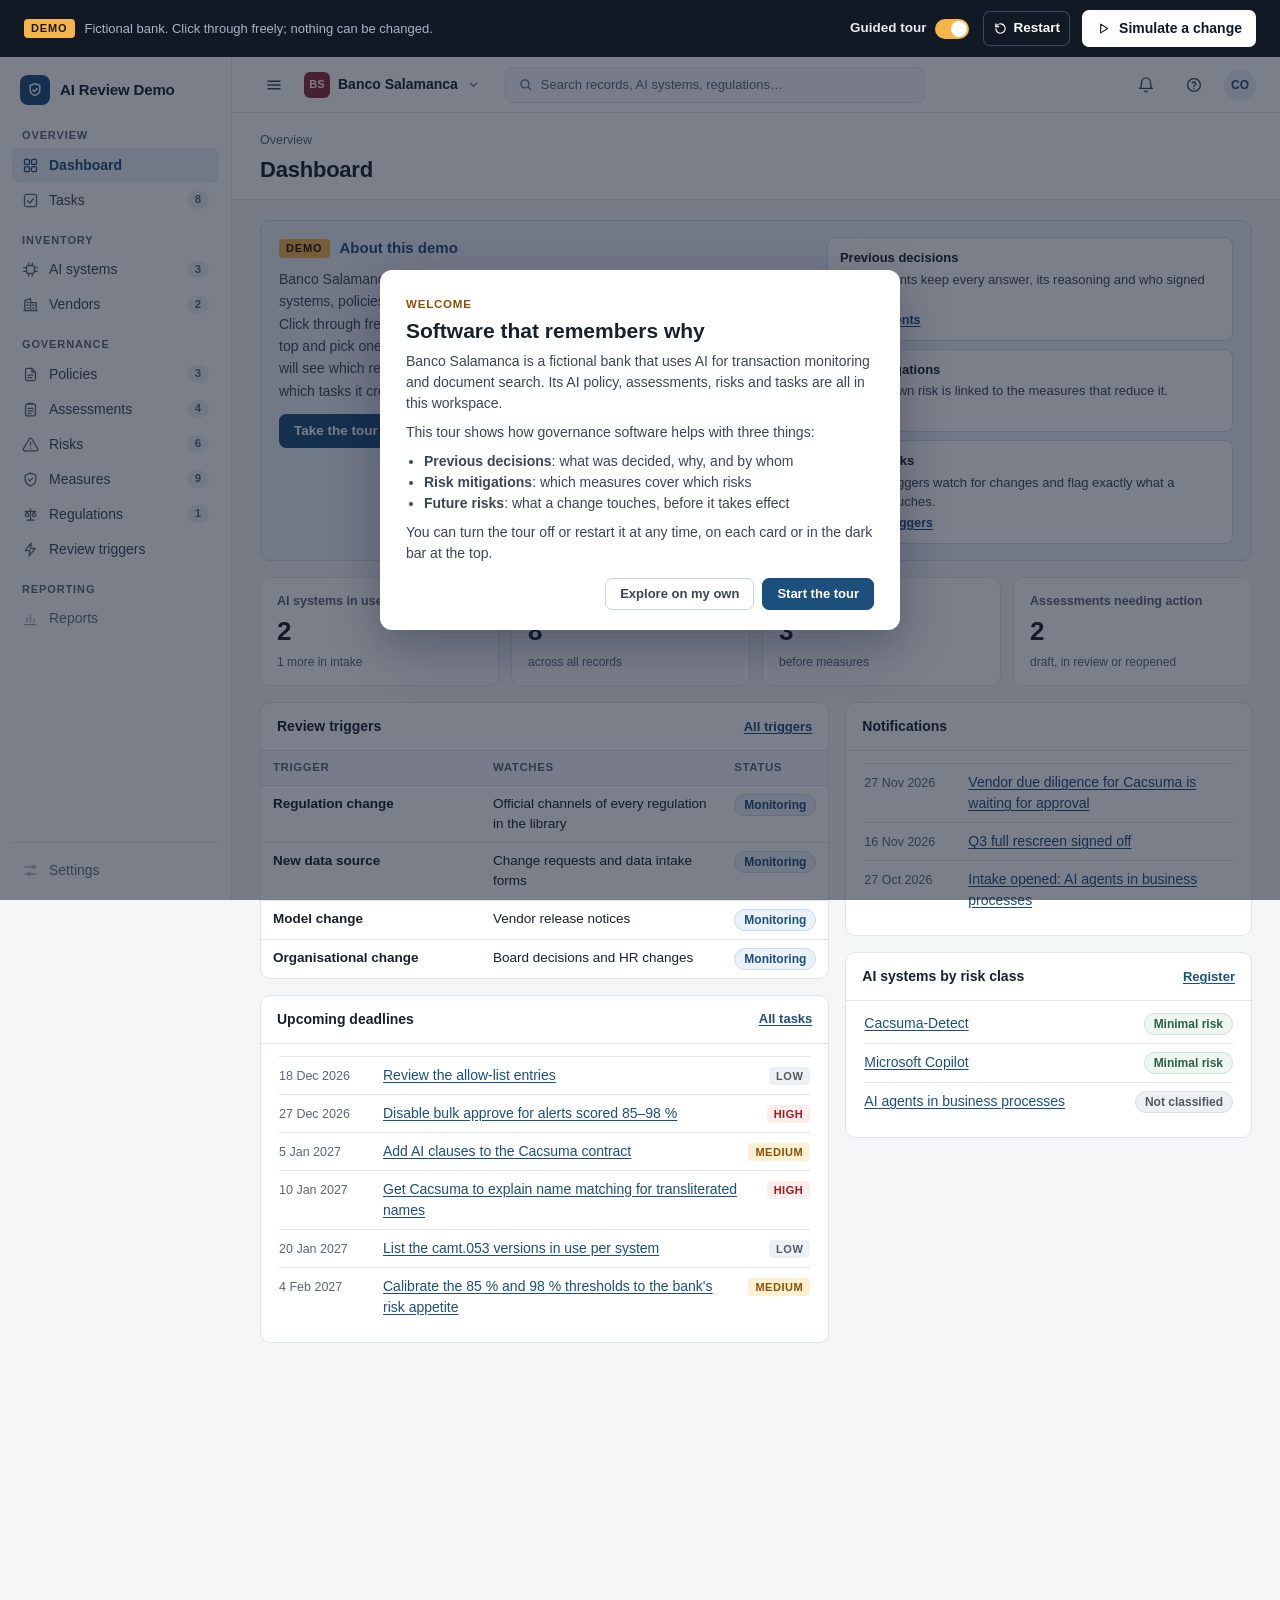
==== commit 52a3230b: "fix: replace demo product label with AI Review Demo" ====
--- a/static/ai-review-triggers-preview.html
+++ b/static/ai-review-triggers-preview.html
@@ -574,7 +574,7 @@
 
   <div class="ar-app">
     <div class="ar-scrim" id="ar-scrim" hidden></div><nav class="ar-side" id="ar-side" aria-label="Modules">
-      <div class="ar-brand"><span class="ar-brand__mark"><svg class="ar-ico" viewBox="0 0 24 24" aria-hidden="true" focusable="false"><path d="M12 3.5 5.5 6v5c0 4 2.8 7.2 6.5 8.5 3.7-1.3 6.5-4.5 6.5-8.5V6z"/><path d="m9.2 12 2 2 3.8-4"/></svg></span><span>GRC Workspace</span></div>
+      <div class="ar-brand"><span class="ar-brand__mark"><svg class="ar-ico" viewBox="0 0 24 24" aria-hidden="true" focusable="false"><path d="M12 3.5 5.5 6v5c0 4 2.8 7.2 6.5 8.5 3.7-1.3 6.5-4.5 6.5-8.5V6z"/><path d="m9.2 12 2 2 3.8-4"/></svg></span><span>AI Review Demo</span></div>
       <p class="ar-nav__group">Overview</p>
       <a class="ar-nav__item" href="#/dashboard" data-nav="dashboard"><svg class="ar-ico" viewBox="0 0 24 24" aria-hidden="true" focusable="false"><rect x="3.5" y="3.5" width="7" height="7" rx="1.5"/><rect x="13.5" y="3.5" width="7" height="7" rx="1.5"/><rect x="3.5" y="13.5" width="7" height="7" rx="1.5"/><rect x="13.5" y="13.5" width="7" height="7" rx="1.5"/></svg>Dashboard</a>
       <a class="ar-nav__item" href="#/tasks" data-nav="tasks"><svg class="ar-ico" viewBox="0 0 24 24" aria-hidden="true" focusable="false"><rect x="3.5" y="3.5" width="17" height="17" rx="3"/><path d="m8 12.5 3 3 5-6"/></svg>Tasks<span class="ar-nav__count" data-count="open-tasks"></span></a>
@@ -5034,7 +5034,7 @@
 
   <div class="ar-sr" id="ar-live" aria-live="polite"></div>
 </div>
-<script type="application/json" id="ar-config">{"product": "GRC Workspace", "tour": [{"chapter":"Welcome","cta":"Start the tour","mode":"modal","route":"dashboard","scenario":"","secondary":"Explore on my own","text":"<p>Banco Salamanca is a fictional bank that uses AI for transaction monitoring and document search. Its AI policy, assessments, risks and tasks are all in this workspace.</p><p>This tour shows how governance software helps with three things:</p><ul><li><strong>Previous decisions</strong>: what was decided, why, and by whom</li><li><strong>Risk mitigations</strong>: which measures cover which risks</li><li><strong>Future risks</strong>: what a change touches, before it takes effect</li></ul><p>You can turn the tour off or restart it at any time, on each card or in the dark bar at the top.</p>","title":"Software that remembers why"},{"chapter":"The case","mode":"tooltip","route":"dashboard","scenario":"","target":"[data-tour='kpis']","text":"Cacsuma-Detect screens transactions for fraud and money laundering, Microsoft Copilot helps branch staff find documents, and several departments have asked to use AI agents. Everything here is derived from one case description.","title":"One bank, three uses of AI"},{"chapter":"The case","hint":"Click AI systems","mode":"hotspot","route":"dashboard","scenario":"","target":"[data-nav='ai-systems']","text":"Every AI system the bank uses, or wants to use, is registered here.","title":"The AI systems register"},{"chapter":"Previous decisions","mode":"tooltip","route":"ai-systems","scenario":"","target":"[data-tour='systems-table']","text":"Each system has a provider, a risk owner, a lifecycle stage and an EU AI Act risk class. The risk class is not a label someone typed in: it is the outcome of an assessment.","title":"Provider, owner, risk class"},{"chapter":"Previous decisions","hint":"Click Cacsuma-Detect","mode":"hotspot","route":"ai-systems","scenario":"","target":"[data-tour='row-AIS-001'] .ar-rowlink","text":"The bank's main AI system: transaction monitoring, delivered by the vendor Cacsuma.","title":"Open Cacsuma-Detect"},{"chapter":"Previous decisions","mode":"tooltip","route":"ai-systems/AIS-001","scenario":"","target":"[data-tour='meta-AIS-001']","text":"Provider, role, risk class and review dates sit at the top. Below them: purpose, data, model and human oversight. Every later decision builds on these facts.","title":"The record holds the facts"},{"chapter":"Previous decisions","hint":"Click Assessments","mode":"hotspot","route":"ai-systems/AIS-001","scenario":"","target":"[data-tour='tab-AIS-001-assessments']","text":"Assessments, risks, tasks and policies are linked to the record.","title":"Where the risk class comes from"},{"chapter":"Previous decisions","hint":"Open ASM-001","mode":"hotspot","route":"ai-systems/AIS-001/assessments","scenario":"","target":"[data-tour='asmrow-ASM-001'] .ar-rowlink","text":"Version 2, approved after the AI module upgrade.","title":"The EU AI Act classification"},{"chapter":"Previous decisions","mode":"tooltip","route":"assessments/ASM-001","scenario":"","target":"[data-tour='stepper-ASM-001']","text":"Intake, is it AI, role, risk class, risks and measures, review and approval. GRC tools use this kind of structure for EU AI Act evaluations, so every system is judged the same way.","title":"Six steps, every time"},{"at":"a1-annex3","chapter":"Previous decisions","mode":"tooltip","route":"assessments/ASM-001","scenario":"","target":"[data-tour='q-a1-annex3']","text":"The bank decided the system is not high-risk because fraud detection is excepted in Annex III point 5(b). The reasoning is stored with the answer, so the next reviewer does not have to reconstruct it.","title":"A decision, with its reasoning"},{"at":"a1-approval","chapter":"Previous decisions","mode":"tooltip","route":"assessments/ASM-001","scenario":"","target":"[data-tour='approval-ASM-001']","text":"AI governance, privacy and IT security each approved, with a date and a note. Together with the answers, this is the audit trail of what was decided before.","title":"Who signed off, and when"},{"chapter":"Risk mitigations","hint":"Click Risks","mode":"hotspot","route":"assessments/ASM-001","scenario":"","target":"[data-nav='risks']","text":"The assessment named four risks. They live in the risk register.","title":"From decisions to risks"},{"chapter":"Risk mitigations","mode":"tooltip","route":"risks","scenario":"","target":"[data-tour='risk-matrix']","text":"Each risk is scored for likelihood and impact. Bulk approve and unclear name matching come straight from the case: they are known control gaps.","title":"Known risks, scored"},{"chapter":"Risk mitigations","mode":"tooltip","route":"risks","scenario":"","target":"[data-tour='risk-table']","text":"Every risk links to the measures that mitigate it. The second level is what remains once those measures work. A planned or partially effective measure leaves the risk open.","title":"Measures bring the risk down"},{"chapter":"Risk mitigations","hint":"Click Policies","mode":"hotspot","route":"risks","scenario":"","target":"[data-nav='policies']","text":"The AI policy sets the rules these measures put into practice.","title":"The rules behind the measures"},{"chapter":"Risk mitigations","hint":"Click AI Policy","mode":"hotspot","route":"policies","scenario":"","target":"[data-tour='row-POL-001'] .ar-rowlink","text":"One of three governance documents: the AI policy, the compliance manual and the model review procedure.","title":"Open the AI policy"},{"at":"pol1-oversight","chapter":"Risk mitigations","mode":"tooltip","route":"policies/POL-001","scenario":"","target":"#pol1-oversight","text":"Each section turns part of the case into a rule. Human oversight, for example: a second compliance officer confirms every fraud report, and the known gaps (bulk approve, vendor-default thresholds, name matching) are written down and tracked as risks.","title":"The case, turned into rules"},{"chapter":"Risk mitigations","hint":"Click Tasks","mode":"hotspot","route":"policies/POL-001","scenario":"","target":"[data-tour='tab-POL-001-tasks']","text":"Open work on the policy and the measures behind it.","title":"Follow-up work"},{"chapter":"Risk mitigations","mode":"tooltip","route":"policies/POL-001/tasks","scenario":"","target":"[data-tour='subgrid-POL-001-tasks']","text":"Every task has an owner, a due date and a priority, and links back to the records it touches.","title":"Tasks keep mitigations moving"},{"chapter":"Future risks","hint":"Click Review triggers","mode":"hotspot","route":"policies/POL-001/tasks","scenario":"","target":"[data-nav='triggers']","text":"Section 5 of the policy defines review triggers.","title":"What if something changes?"},{"chapter":"Future risks","mode":"tooltip","route":"triggers","scenario":"","target":"[data-tour='triggers-table']","text":"A regulation change, a new data source, a model change or an organisational change. When one fires, the software follows the links you have just seen to find what the change touches.","title":"Four triggers watch for change"},{"chapter":"Future risks","hint":"Click Simulate a change","mode":"hotspot","route":"triggers","scenario":"","target":".ar-demo [data-open-scenarios]","text":"Let's fire one. You can try all five changes later.","title":"Simulate a change"},{"chapter":"Future risks","hint":"Click Customer segments in alert review","mode":"hotspot","route":"triggers","scenario":"","target":".ar-choice[data-scenario='segments']","text":"The bank wants analysts to see a customer's segment, income band and account history when they review an alert.","title":"Customer segments in alert review"},{"chapter":"Future risks","mode":"tooltip","route":"triggers/CHG-033","scenario":"segments","target":"[data-tour='impact-segments']","text":"The trigger flagged two answers in the classification, three policy sections, the system record and a retention measure. Nobody picked them by hand: they follow from the links between the records.","title":"Exactly what the change touches"},{"chapter":"Future risks","mode":"tooltip","route":"triggers/CHG-033","scenario":"segments","target":"[data-tour='clear-segments']","text":"Copilot, the AI agents intake, the model review procedure and the other assessments stay as they are. The review is limited to what the change touches.","title":"And what it leaves alone"},{"chapter":"Future risks","mode":"tooltip","route":"triggers/CHG-033","scenario":"segments","target":"[data-tour='ctasks-segments']","text":"Three tasks, each with an owner and a due date. The most urgent one: answer the profiling question again.","title":"Tasks, before anything goes live"},{"at":"a1-profiling","chapter":"Future risks","mode":"tooltip","route":"assessments/ASM-001","scenario":"segments","target":"[data-tour='q-a1-profiling']","text":"The earlier answer (it scores transactions, not customers) sits next to the new question: does segment data make this profiling? The reviewer starts from what was decided, not from scratch. Everything else is marked “No review needed”.","title":"A previous decision meets a new risk"},{"chapter":"That's the idea","cta":"Explore on my own","mode":"modal","route":"assessments/ASM-001","scenario":"segments","secondary":"Restart the tour","text":"<p>Governance software that remembers <strong>previous decisions</strong>, links <strong>risk mitigations</strong> to the risks they cover, and flags <strong>future risks</strong> as soon as something changes.</p><p>Try the other four changes with <strong>Simulate a change</strong>, or click through the workspace on your own. The <strong>Guided tour</strong> switch at the top brings the tour back.</p>","title":"Decisions, mitigations, future risks"}], "scenarios": [{"id": "annex-iii", "name": "Fraud exemption narrowed", "change": "CHG-031"}, {"id": "wero", "name": "Wero payments go live", "change": "CHG-032"}, {"id": "segments", "name": "Customer segments in alert review", "change": "CHG-033"}, {"id": "model-v5", "name": "Cacsuma model 5.0", "change": "CHG-034"}, {"id": "caio", "name": "Chief AI Officer appointed", "change": "CHG-035"}]}</script>
+<script type="application/json" id="ar-config">{"product": "AI Review Demo", "tour": [{"chapter":"Welcome","cta":"Start the tour","mode":"modal","route":"dashboard","scenario":"","secondary":"Explore on my own","text":"<p>Banco Salamanca is a fictional bank that uses AI for transaction monitoring and document search. Its AI policy, assessments, risks and tasks are all in this workspace.</p><p>This tour shows how governance software helps with three things:</p><ul><li><strong>Previous decisions</strong>: what was decided, why, and by whom</li><li><strong>Risk mitigations</strong>: which measures cover which risks</li><li><strong>Future risks</strong>: what a change touches, before it takes effect</li></ul><p>You can turn the tour off or restart it at any time, on each card or in the dark bar at the top.</p>","title":"Software that remembers why"},{"chapter":"The case","mode":"tooltip","route":"dashboard","scenario":"","target":"[data-tour='kpis']","text":"Cacsuma-Detect screens transactions for fraud and money laundering, Microsoft Copilot helps branch staff find documents, and several departments have asked to use AI agents. Everything here is derived from one case description.","title":"One bank, three uses of AI"},{"chapter":"The case","hint":"Click AI systems","mode":"hotspot","route":"dashboard","scenario":"","target":"[data-nav='ai-systems']","text":"Every AI system the bank uses, or wants to use, is registered here.","title":"The AI systems register"},{"chapter":"Previous decisions","mode":"tooltip","route":"ai-systems","scenario":"","target":"[data-tour='systems-table']","text":"Each system has a provider, a risk owner, a lifecycle stage and an EU AI Act risk class. The risk class is not a label someone typed in: it is the outcome of an assessment.","title":"Provider, owner, risk class"},{"chapter":"Previous decisions","hint":"Click Cacsuma-Detect","mode":"hotspot","route":"ai-systems","scenario":"","target":"[data-tour='row-AIS-001'] .ar-rowlink","text":"The bank's main AI system: transaction monitoring, delivered by the vendor Cacsuma.","title":"Open Cacsuma-Detect"},{"chapter":"Previous decisions","mode":"tooltip","route":"ai-systems/AIS-001","scenario":"","target":"[data-tour='meta-AIS-001']","text":"Provider, role, risk class and review dates sit at the top. Below them: purpose, data, model and human oversight. Every later decision builds on these facts.","title":"The record holds the facts"},{"chapter":"Previous decisions","hint":"Click Assessments","mode":"hotspot","route":"ai-systems/AIS-001","scenario":"","target":"[data-tour='tab-AIS-001-assessments']","text":"Assessments, risks, tasks and policies are linked to the record.","title":"Where the risk class comes from"},{"chapter":"Previous decisions","hint":"Open ASM-001","mode":"hotspot","route":"ai-systems/AIS-001/assessments","scenario":"","target":"[data-tour='asmrow-ASM-001'] .ar-rowlink","text":"Version 2, approved after the AI module upgrade.","title":"The EU AI Act classification"},{"chapter":"Previous decisions","mode":"tooltip","route":"assessments/ASM-001","scenario":"","target":"[data-tour='stepper-ASM-001']","text":"Intake, is it AI, role, risk class, risks and measures, review and approval. GRC tools use this kind of structure for EU AI Act evaluations, so every system is judged the same way.","title":"Six steps, every time"},{"at":"a1-annex3","chapter":"Previous decisions","mode":"tooltip","route":"assessments/ASM-001","scenario":"","target":"[data-tour='q-a1-annex3']","text":"The bank decided the system is not high-risk because fraud detection is excepted in Annex III point 5(b). The reasoning is stored with the answer, so the next reviewer does not have to reconstruct it.","title":"A decision, with its reasoning"},{"at":"a1-approval","chapter":"Previous decisions","mode":"tooltip","route":"assessments/ASM-001","scenario":"","target":"[data-tour='approval-ASM-001']","text":"AI governance, privacy and IT security each approved, with a date and a note. Together with the answers, this is the audit trail of what was decided before.","title":"Who signed off, and when"},{"chapter":"Risk mitigations","hint":"Click Risks","mode":"hotspot","route":"assessments/ASM-001","scenario":"","target":"[data-nav='risks']","text":"The assessment named four risks. They live in the risk register.","title":"From decisions to risks"},{"chapter":"Risk mitigations","mode":"tooltip","route":"risks","scenario":"","target":"[data-tour='risk-matrix']","text":"Each risk is scored for likelihood and impact. Bulk approve and unclear name matching come straight from the case: they are known control gaps.","title":"Known risks, scored"},{"chapter":"Risk mitigations","mode":"tooltip","route":"risks","scenario":"","target":"[data-tour='risk-table']","text":"Every risk links to the measures that mitigate it. The second level is what remains once those measures work. A planned or partially effective measure leaves the risk open.","title":"Measures bring the risk down"},{"chapter":"Risk mitigations","hint":"Click Policies","mode":"hotspot","route":"risks","scenario":"","target":"[data-nav='policies']","text":"The AI policy sets the rules these measures put into practice.","title":"The rules behind the measures"},{"chapter":"Risk mitigations","hint":"Click AI Policy","mode":"hotspot","route":"policies","scenario":"","target":"[data-tour='row-POL-001'] .ar-rowlink","text":"One of three governance documents: the AI policy, the compliance manual and the model review procedure.","title":"Open the AI policy"},{"at":"pol1-oversight","chapter":"Risk mitigations","mode":"tooltip","route":"policies/POL-001","scenario":"","target":"#pol1-oversight","text":"Each section turns part of the case into a rule. Human oversight, for example: a second compliance officer confirms every fraud report, and the known gaps (bulk approve, vendor-default thresholds, name matching) are written down and tracked as risks.","title":"The case, turned into rules"},{"chapter":"Risk mitigations","hint":"Click Tasks","mode":"hotspot","route":"policies/POL-001","scenario":"","target":"[data-tour='tab-POL-001-tasks']","text":"Open work on the policy and the measures behind it.","title":"Follow-up work"},{"chapter":"Risk mitigations","mode":"tooltip","route":"policies/POL-001/tasks","scenario":"","target":"[data-tour='subgrid-POL-001-tasks']","text":"Every task has an owner, a due date and a priority, and links back to the records it touches.","title":"Tasks keep mitigations moving"},{"chapter":"Future risks","hint":"Click Review triggers","mode":"hotspot","route":"policies/POL-001/tasks","scenario":"","target":"[data-nav='triggers']","text":"Section 5 of the policy defines review triggers.","title":"What if something changes?"},{"chapter":"Future risks","mode":"tooltip","route":"triggers","scenario":"","target":"[data-tour='triggers-table']","text":"A regulation change, a new data source, a model change or an organisational change. When one fires, the software follows the links you have just seen to find what the change touches.","title":"Four triggers watch for change"},{"chapter":"Future risks","hint":"Click Simulate a change","mode":"hotspot","route":"triggers","scenario":"","target":".ar-demo [data-open-scenarios]","text":"Let's fire one. You can try all five changes later.","title":"Simulate a change"},{"chapter":"Future risks","hint":"Click Customer segments in alert review","mode":"hotspot","route":"triggers","scenario":"","target":".ar-choice[data-scenario='segments']","text":"The bank wants analysts to see a customer's segment, income band and account history when they review an alert.","title":"Customer segments in alert review"},{"chapter":"Future risks","mode":"tooltip","route":"triggers/CHG-033","scenario":"segments","target":"[data-tour='impact-segments']","text":"The trigger flagged two answers in the classification, three policy sections, the system record and a retention measure. Nobody picked them by hand: they follow from the links between the records.","title":"Exactly what the change touches"},{"chapter":"Future risks","mode":"tooltip","route":"triggers/CHG-033","scenario":"segments","target":"[data-tour='clear-segments']","text":"Copilot, the AI agents intake, the model review procedure and the other assessments stay as they are. The review is limited to what the change touches.","title":"And what it leaves alone"},{"chapter":"Future risks","mode":"tooltip","route":"triggers/CHG-033","scenario":"segments","target":"[data-tour='ctasks-segments']","text":"Three tasks, each with an owner and a due date. The most urgent one: answer the profiling question again.","title":"Tasks, before anything goes live"},{"at":"a1-profiling","chapter":"Future risks","mode":"tooltip","route":"assessments/ASM-001","scenario":"segments","target":"[data-tour='q-a1-profiling']","text":"The earlier answer (it scores transactions, not customers) sits next to the new question: does segment data make this profiling? The reviewer starts from what was decided, not from scratch. Everything else is marked “No review needed”.","title":"A previous decision meets a new risk"},{"chapter":"That's the idea","cta":"Explore on my own","mode":"modal","route":"assessments/ASM-001","scenario":"segments","secondary":"Restart the tour","text":"<p>Governance software that remembers <strong>previous decisions</strong>, links <strong>risk mitigations</strong> to the risks they cover, and flags <strong>future risks</strong> as soon as something changes.</p><p>Try the other four changes with <strong>Simulate a change</strong>, or click through the workspace on your own. The <strong>Guided tour</strong> switch at the top brings the tour back.</p>","title":"Decisions, mitigations, future risks"}], "scenarios": [{"id": "annex-iii", "name": "Fraud exemption narrowed", "change": "CHG-031"}, {"id": "wero", "name": "Wero payments go live", "change": "CHG-032"}, {"id": "segments", "name": "Customer segments in alert review", "change": "CHG-033"}, {"id": "model-v5", "name": "Cacsuma model 5.0", "change": "CHG-034"}, {"id": "caio", "name": "Chief AI Officer appointed", "change": "CHG-035"}]}</script>
 <script>
 /* =====================================================================
    AI-governance review triggers: demo behaviour (welcomeadvice.nl)
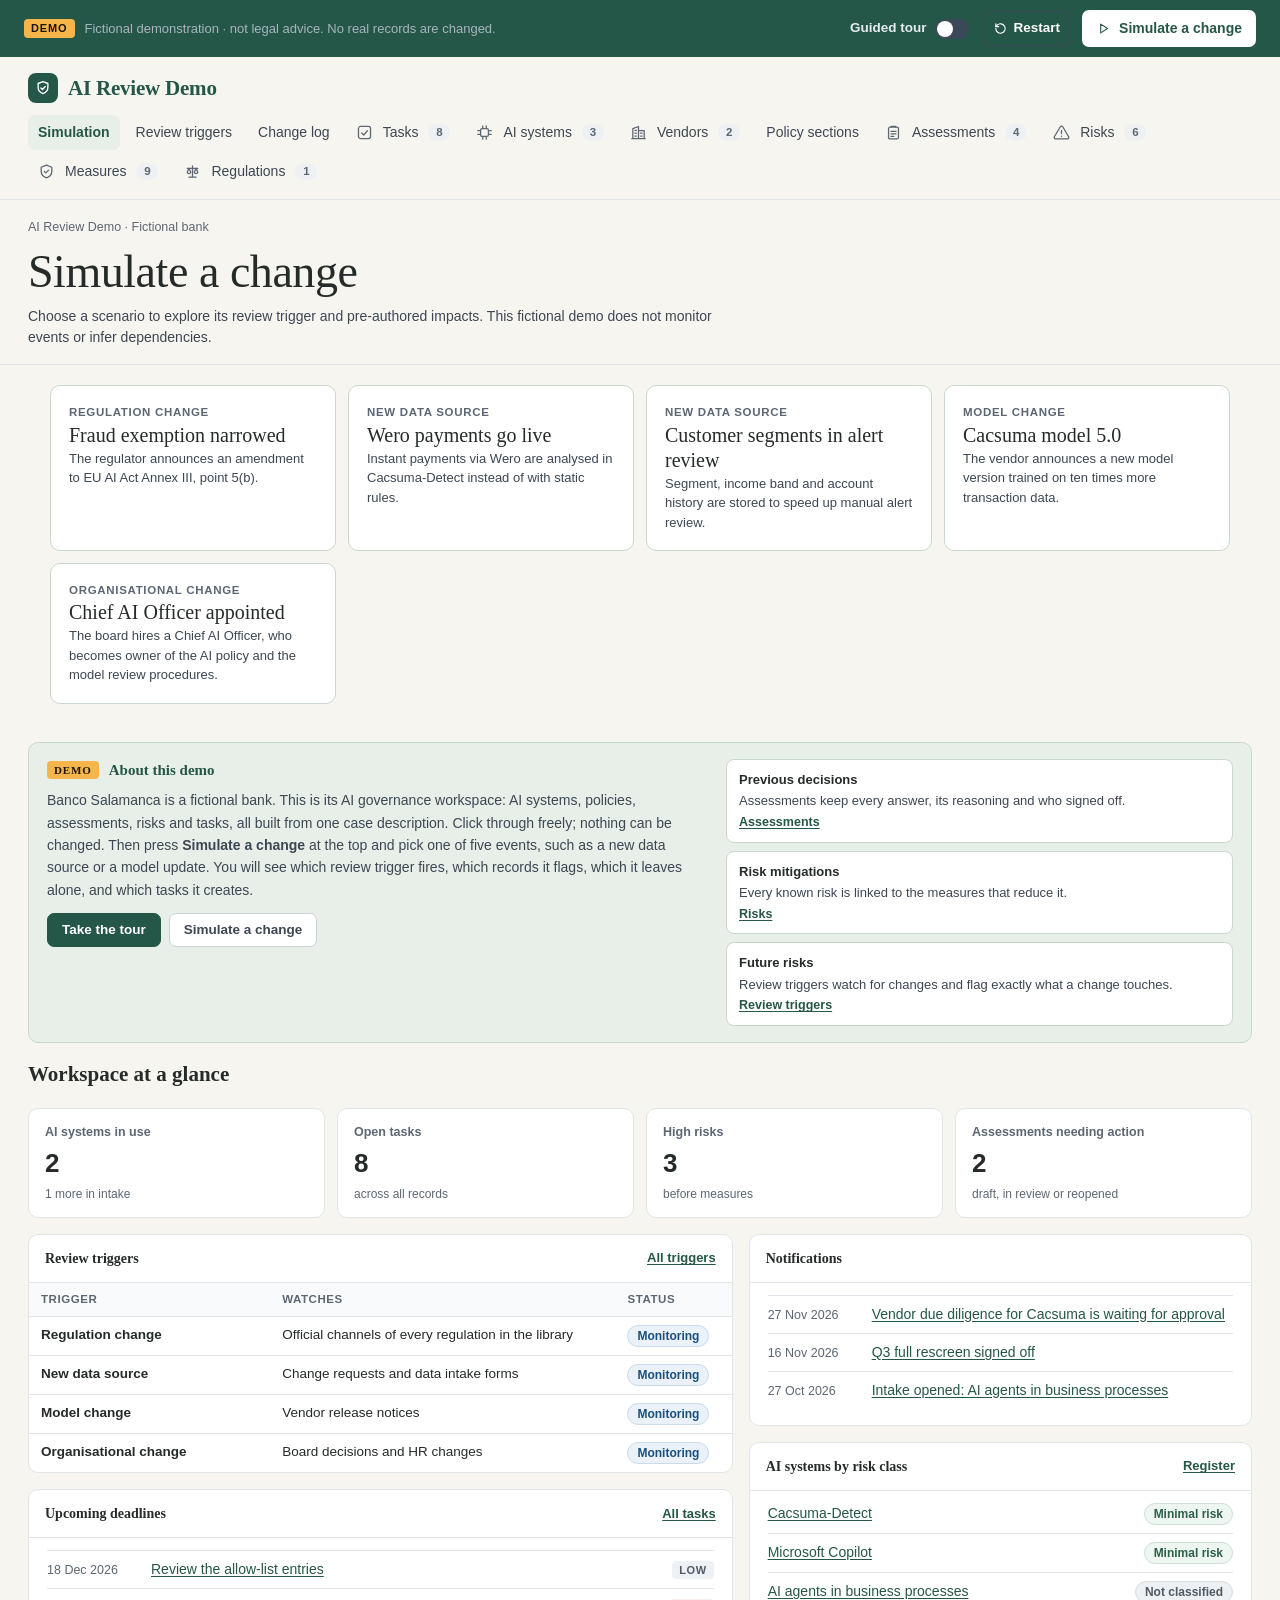
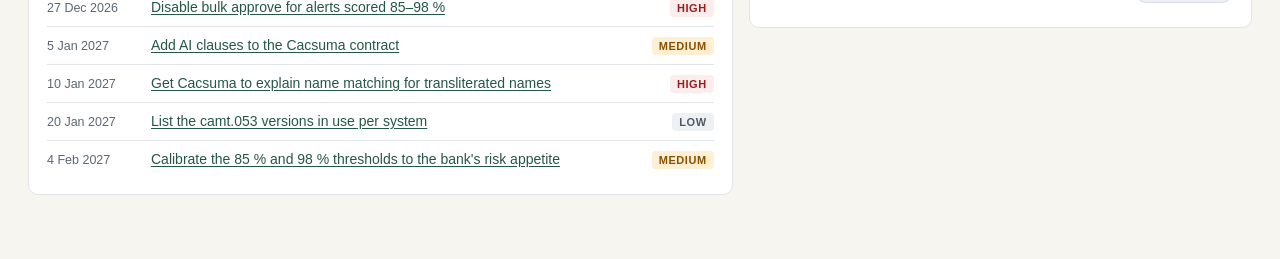
==== commit abbcaf82: "feat: give review demo a simulation-first editorial design" ====
--- a/static/ai-review-triggers-preview.html
+++ b/static/ai-review-triggers-preview.html
@@ -1,34 +1,26 @@
-<!DOCTYPE html>
-<html lang="en">
-<head>
-<meta charset="utf-8">
-<meta name="viewport" content="width=device-width, initial-scale=1">
-<meta name="color-scheme" content="light">
-<title>AI-governance review triggers — demo | welcomeadvice.nl</title>
-<meta name="description" content="Click-through demo of an AI governance workspace for a fictional bank: simulate a regulation, data source, model or organisational change and see which records need review.">
-<style>
+<!doctype html><html lang=en><head><meta charset=utf-8><meta content="width=device-width,initial-scale=1" name=viewport><meta content=light name=color-scheme><title>AI-governance review triggers — demo | Thomas Bartels — Welcome Advice</title><meta content="Click-through demo of an AI governance workspace for a fictional bank: simulate a regulation, data source, model or organisational change and see which records need review." name=description><style>
 /* =====================================================================
    AI-governance review triggers: demo styles (welcomeadvice.nl)
    Used only by templates/ai-review-triggers.html; scoped under .ar.
    ===================================================================== */
 
 html { -webkit-text-size-adjust: 100%; text-size-adjust: 100%; }
-body { margin: 0; background: #f4f6f8; }
+body { margin: 0; background: #f7f5f0; }
 
 .ar {
-  --bg: #f4f6f8;
+  --bg: #f7f5f0;
   --surface: #ffffff;
   --surface-2: #f8fafb;
-  --ink: #18212b;
+  --ink: #252b29;
   --ink-2: #3c4753;
   --ink-3: #5c6773;
   --line: #e1e5ea;
   --line-2: #cbd2d9;
-  --accent: #1d4f7c;
-  --accent-2: #163d60;
-  --accent-bg: #eaf1f8;
-  --accent-line: #c9dbec;
-  --focus: #5b8fc7;
+  --accent: #245747;
+  --accent-2: #183d32;
+  --accent-bg: #e8eee8;
+  --accent-line: #c9d8ce;
+  --focus: #245747;
   --tenant: #8c2f39;
   --warn: #8a4f00;
   --warn-line: #cf8a1f;
@@ -49,7 +41,7 @@
   --high: #9b1c1c;
   --high-bg: #fdecec;
   --high-line: #c0392b;
-  --demo-bg: #111a24;
+  --demo-bg: #245747;
   --demo-ink: #e6ebf0;
   --demo-ink-2: #a9b4c0;
   --demo-pill: #f5b54a;
@@ -552,4490 +544,27 @@
 @media (prefers-reduced-motion: reduce) {
   .ar *, .ar *::before, .ar *::after, .ar-tour *, .ar-dialog { animation: none !important; transition: none !important; }
 }
-</style>
-</head>
-<body>
-<div class="ar" id="ar-demo"><section class="ar-demo" id="ar-demobar" aria-label="Demo controls">
-    <div class="ar-demo__inner">
-      <p class="ar-demo__lead"><span class="ar-demo__pill">Demo</span><span class="ar-demo__note">Fictional bank. Click through freely; nothing can be changed.</span></p>
-      <div class="ar-demo__status" id="ar-status" hidden>
-        <p class="ar-demo__active"><span class="ar-dot" aria-hidden="true"></span><span><span class="ar-demo__prefix">Simulating: </span><a id="ar-active-link" href="#/triggers"></a></span></p>
-        <button type="button" class="ar-linkbtn" id="ar-reset">Reset</button>
-      </div>
-      <div class="ar-demo__controls">
-        <div class="ar-tourctl" role="group" aria-label="Guided tour">
-          <button type="button" class="ar-switch" id="ar-tour-toggle" role="switch" aria-checked="false"><span class="ar-only-wide">Guided tour</span><span class="ar-only-narrow">Tour</span><span class="ar-switch__track" aria-hidden="true"><span class="ar-switch__knob"></span></span></button>
-          <button type="button" class="ar-demo__btn ar-demo__btn--ghost ar-demo__btn--small" id="ar-tour-restart" aria-label="Restart the tour" title="Restart the tour"><svg class="ar-ico ar-ico--sm" viewBox="0 0 24 24" aria-hidden="true" focusable="false"><path d="M4.5 12a7.5 7.5 0 1 0 2.2-5.3L4.5 9"/><path d="M4.5 4.5V9H9"/></svg><span class="ar-only-wide">Restart</span></button>
-        </div>
-        <button type="button" class="ar-demo__btn" data-open-scenarios aria-haspopup="dialog"><svg class="ar-ico ar-ico--sm" viewBox="0 0 24 24" aria-hidden="true" focusable="false"><path d="M7.5 5v14l11-7z"/></svg><span class="ar-only-wide">Simulate a change</span><span class="ar-only-narrow">Simulate</span></button>
-      </div>
-    </div>
-  </section>
-
-  <div class="ar-app">
-    <div class="ar-scrim" id="ar-scrim" hidden></div><nav class="ar-side" id="ar-side" aria-label="Modules">
-      <div class="ar-brand"><span class="ar-brand__mark"><svg class="ar-ico" viewBox="0 0 24 24" aria-hidden="true" focusable="false"><path d="M12 3.5 5.5 6v5c0 4 2.8 7.2 6.5 8.5 3.7-1.3 6.5-4.5 6.5-8.5V6z"/><path d="m9.2 12 2 2 3.8-4"/></svg></span><span>AI Review Demo</span></div>
-      <p class="ar-nav__group">Overview</p>
-      <a class="ar-nav__item" href="#/dashboard" data-nav="dashboard"><svg class="ar-ico" viewBox="0 0 24 24" aria-hidden="true" focusable="false"><rect x="3.5" y="3.5" width="7" height="7" rx="1.5"/><rect x="13.5" y="3.5" width="7" height="7" rx="1.5"/><rect x="3.5" y="13.5" width="7" height="7" rx="1.5"/><rect x="13.5" y="13.5" width="7" height="7" rx="1.5"/></svg>Dashboard</a>
-      <a class="ar-nav__item" href="#/tasks" data-nav="tasks"><svg class="ar-ico" viewBox="0 0 24 24" aria-hidden="true" focusable="false"><rect x="3.5" y="3.5" width="17" height="17" rx="3"/><path d="m8 12.5 3 3 5-6"/></svg>Tasks<span class="ar-nav__count" data-count="open-tasks"></span></a>
-      <p class="ar-nav__group">Inventory</p>
-      <a class="ar-nav__item" href="#/ai-systems" data-nav="ai-systems"><svg class="ar-ico" viewBox="0 0 24 24" aria-hidden="true" focusable="false"><rect x="6.5" y="6.5" width="11" height="11" rx="2"/><path d="M9.5 2.5v3M14.5 2.5v3M9.5 18.5v3M14.5 18.5v3M2.5 9.5h3M2.5 14.5h3M18.5 9.5h3M18.5 14.5h3"/></svg>AI systems<span class="ar-nav__count">3</span></a>
-      <a class="ar-nav__item" href="#/vendors" data-nav="vendors"><svg class="ar-ico" viewBox="0 0 24 24" aria-hidden="true" focusable="false"><path d="M4 20.5v-14l8-3v17M12 9.5h8v11M2.5 20.5h19M7 9h2M7 13h2M7 17h2M15 13h2M15 17h2"/></svg>Vendors<span class="ar-nav__count">2</span></a>
-      <p class="ar-nav__group">Governance</p>
-      <a class="ar-nav__item" href="#/policies" data-nav="policies"><svg class="ar-ico" viewBox="0 0 24 24" aria-hidden="true" focusable="false"><path d="M14 3.5H7a2 2 0 0 0-2 2v13a2 2 0 0 0 2 2h10a2 2 0 0 0 2-2v-10z"/><path d="M14 3.5v5h5M8.5 13h7M8.5 16.5h5"/></svg>Policies<span class="ar-nav__count">3</span></a>
-      <a class="ar-nav__item" href="#/assessments" data-nav="assessments"><svg class="ar-ico" viewBox="0 0 24 24" aria-hidden="true" focusable="false"><rect x="5" y="4.5" width="14" height="16.5" rx="2"/><path d="M9 4.5v-1h6v1M8.5 10.5h7M8.5 14h7M8.5 17.5h4"/></svg>Assessments<span class="ar-nav__count">4</span></a>
-      <a class="ar-nav__item" href="#/risks" data-nav="risks"><svg class="ar-ico" viewBox="0 0 24 24" aria-hidden="true" focusable="false"><path d="M10.3 3.9 1.9 18a2 2 0 0 0 1.7 3h16.8a2 2 0 0 0 1.7-3L13.7 3.9a2 2 0 0 0-3.4 0z"/><path d="M12 9v4.5M12 17.2v.1"/></svg>Risks<span class="ar-nav__count" data-count="risks"></span></a>
-      <a class="ar-nav__item" href="#/measures" data-nav="measures"><svg class="ar-ico" viewBox="0 0 24 24" aria-hidden="true" focusable="false"><path d="M12 3 4.5 6v5.5c0 4.5 3.2 8 7.5 9.5 4.3-1.5 7.5-5 7.5-9.5V6z"/><path d="m9 12 2 2 4-4"/></svg>Measures<span class="ar-nav__count" data-count="measures"></span></a>
-      <a class="ar-nav__item" href="#/regulations" data-nav="regulations"><svg class="ar-ico" viewBox="0 0 24 24" aria-hidden="true" focusable="false"><path d="M12 4v16M7 20h10M4.5 7.5h15"/><path d="M7 7.5 4.5 13a2.6 2.6 0 0 0 5 0zM17 7.5 14.5 13a2.6 2.6 0 0 0 5 0z"/></svg>Regulations<span class="ar-nav__count">1</span></a>
-      <a class="ar-nav__item" href="#/triggers" data-nav="triggers"><svg class="ar-ico" viewBox="0 0 24 24" aria-hidden="true" focusable="false"><path d="M13 2.5 4.5 13.5h6.5l-1 8 8.5-11h-6.5z"/></svg>Review triggers<span class="ar-nav__count ar-nav__count--alert" data-count="changes" hidden>1</span></a>
-      <p class="ar-nav__group">Reporting</p>
-      <span class="ar-nav__item is-disabled" title="Not part of this demo"><svg class="ar-ico" viewBox="0 0 24 24" aria-hidden="true" focusable="false"><path d="M4 20.5h16M7 17v-6M12 17V6.5M17 17v-4"/></svg>Reports</span>
-      <div class="ar-side__foot"><span class="ar-nav__item is-disabled" title="Not part of this demo"><svg class="ar-ico" viewBox="0 0 24 24" aria-hidden="true" focusable="false"><path d="M4 7h10M18 7h2M4 17h4M12 17h8"/><circle cx="16" cy="7" r="2"/><circle cx="10" cy="17" r="2"/></svg>Settings</span></div>
-    </nav>
-
-    <div class="ar-main">
-      <header class="ar-top">
-        <button type="button" class="ar-iconbtn ar-menubtn" id="ar-menu" aria-controls="ar-side" aria-expanded="false" aria-label="Open navigation"><svg class="ar-ico" viewBox="0 0 24 24" aria-hidden="true" focusable="false"><path d="M4 7h16M4 12h16M4 17h16"/></svg></button>
-        <span class="ar-tenant" title="Not part of this demo"><span class="ar-tenant__logo" aria-hidden="true">BS</span><span class="ar-tenant__name">Banco Salamanca</span><svg class="ar-ico ar-ico--sm" viewBox="0 0 24 24" aria-hidden="true" focusable="false"><path d="m7 10 5 5 5-5"/></svg></span>
-        <span class="ar-search" aria-hidden="true" title="Not part of this demo"><svg class="ar-ico ar-ico--sm" viewBox="0 0 24 24" aria-hidden="true" focusable="false"><circle cx="11" cy="11" r="6.5"/><path d="m16 16 4.5 4.5"/></svg>Search records, AI systems, regulations…</span>
-        <span class="ar-top__spacer"></span>
-        <a class="ar-iconbtn" href="#/dashboard" aria-label="Notifications"><svg class="ar-ico" viewBox="0 0 24 24" aria-hidden="true" focusable="false"><path d="M6 8.5a6 6 0 1 1 12 0c0 6.5 2.5 8 2.5 8h-17S6 15 6 8.5"/><path d="M10.3 20a2 2 0 0 0 3.4 0"/></svg><span class="ar-iconbtn__badge" data-bell hidden>1</span></a>
-        <span class="ar-iconbtn" aria-hidden="true" title="Not part of this demo"><svg class="ar-ico" viewBox="0 0 24 24" aria-hidden="true" focusable="false"><circle cx="12" cy="12" r="8.5"/><path d="M9.6 9.5a2.5 2.5 0 0 1 4.8.9c0 1.7-2.4 2.1-2.4 3.6M12 17h.01"/></svg></span>
-        <span class="ar-avatar" aria-hidden="true">CO</span>
-      </header><div class="ar-alertbar" data-only="annex-iii wero segments model-v5 caio " hidden>
-        <section class="ar-alert ar-wrap" data-only="annex-iii" hidden aria-label="Simulated change: Fraud exemption narrowed">
-          <span class="ar-alert__icon" aria-hidden="true"><svg class="ar-ico" viewBox="0 0 24 24" aria-hidden="true" focusable="false"><path d="M12 4v16M7 20h10M4.5 7.5h15"/><path d="M7 7.5 4.5 13a2.6 2.6 0 0 0 5 0zM17 7.5 14.5 13a2.6 2.6 0 0 0 5 0z"/></svg></span>
-          <div class="ar-alert__body">
-            <p class="ar-alert__head"><span class="ar-alert__kind">Regulation change</span><span class="ar-pill">Simulated</span><span class="ar-alert__time">Detected today · Regulator monitoring · European Commission (simulated announcement)</span></p>
-            <p class="ar-alert__title">EU AI Act: amendment to Annex III, point 5(b) announced</p>
-            <p class="ar-alert__meta"><span data-impact-count="annex-iii">0</span> items flagged for review · <span data-task-count="annex-iii">0</span> tasks created · effective <time data-effective></time></p>
-          </div>
-          <a class="ar-alert__open" href="#/triggers/CHG-031">Open CHG-031<svg class="ar-ico ar-ico--sm" viewBox="0 0 24 24" aria-hidden="true" focusable="false"><path d="M5 12h14M13 6l6 6-6 6"/></svg></a>
-        </section>
-        <section class="ar-alert ar-wrap" data-only="wero" hidden aria-label="Simulated change: Wero payments go live">
-          <span class="ar-alert__icon" aria-hidden="true"><svg class="ar-ico" viewBox="0 0 24 24" aria-hidden="true" focusable="false"><ellipse cx="12" cy="6" rx="7" ry="2.5"/><path d="M5 6v12c0 1.4 3.1 2.5 7 2.5s7-1.1 7-2.5V6M5 12c0 1.4 3.1 2.5 7 2.5s7-1.1 7-2.5"/></svg></span>
-          <div class="ar-alert__body">
-            <p class="ar-alert__head"><span class="ar-alert__kind">New data source</span><span class="ar-pill">Simulated</span><span class="ar-alert__time">Detected today · Change request · Payments</span></p>
-            <p class="ar-alert__title">New data source for Cacsuma-Detect: Wero instant payments</p>
-            <p class="ar-alert__meta"><span data-impact-count="wero">0</span> items flagged for review · <span data-task-count="wero">0</span> tasks created</p>
-          </div>
-          <a class="ar-alert__open" href="#/triggers/CHG-032">Open CHG-032<svg class="ar-ico ar-ico--sm" viewBox="0 0 24 24" aria-hidden="true" focusable="false"><path d="M5 12h14M13 6l6 6-6 6"/></svg></a>
-        </section>
-        <section class="ar-alert ar-wrap" data-only="segments" hidden aria-label="Simulated change: Customer segments in alert review">
-          <span class="ar-alert__icon" aria-hidden="true"><svg class="ar-ico" viewBox="0 0 24 24" aria-hidden="true" focusable="false"><ellipse cx="12" cy="6" rx="7" ry="2.5"/><path d="M5 6v12c0 1.4 3.1 2.5 7 2.5s7-1.1 7-2.5V6M5 12c0 1.4 3.1 2.5 7 2.5s7-1.1 7-2.5"/></svg></span>
-          <div class="ar-alert__body">
-            <p class="ar-alert__head"><span class="ar-alert__kind">New data source</span><span class="ar-pill">Simulated</span><span class="ar-alert__time">Detected today · Change request · AML team</span></p>
-            <p class="ar-alert__title">New customer data for alert review in Cacsuma-Detect</p>
-            <p class="ar-alert__meta"><span data-impact-count="segments">0</span> items flagged for review · <span data-task-count="segments">0</span> tasks created</p>
-          </div>
-          <a class="ar-alert__open" href="#/triggers/CHG-033">Open CHG-033<svg class="ar-ico ar-ico--sm" viewBox="0 0 24 24" aria-hidden="true" focusable="false"><path d="M5 12h14M13 6l6 6-6 6"/></svg></a>
-        </section>
-        <section class="ar-alert ar-wrap" data-only="model-v5" hidden aria-label="Simulated change: Cacsuma model 5.0">
-          <span class="ar-alert__icon" aria-hidden="true"><svg class="ar-ico" viewBox="0 0 24 24" aria-hidden="true" focusable="false"><circle cx="6" cy="6" r="2.2"/><circle cx="18" cy="6" r="2.2"/><circle cx="12" cy="18" r="2.2"/><path d="M7.8 7.3 10.6 16M16.2 7.3 13.4 16M8.2 6h7.6"/></svg></span>
-          <div class="ar-alert__body">
-            <p class="ar-alert__head"><span class="ar-alert__kind">Model change</span><span class="ar-pill">Simulated</span><span class="ar-alert__time">Detected today · Vendor release notice · Cacsuma</span></p>
-            <p class="ar-alert__title">Cacsuma announces model 5.0 for Cacsuma-Detect</p>
-            <p class="ar-alert__meta"><span data-impact-count="model-v5">0</span> items flagged for review · <span data-task-count="model-v5">0</span> tasks created</p>
-          </div>
-          <a class="ar-alert__open" href="#/triggers/CHG-034">Open CHG-034<svg class="ar-ico ar-ico--sm" viewBox="0 0 24 24" aria-hidden="true" focusable="false"><path d="M5 12h14M13 6l6 6-6 6"/></svg></a>
-        </section>
-        <section class="ar-alert ar-wrap" data-only="caio" hidden aria-label="Simulated change: Chief AI Officer appointed">
-          <span class="ar-alert__icon" aria-hidden="true"><svg class="ar-ico" viewBox="0 0 24 24" aria-hidden="true" focusable="false"><circle cx="9" cy="8" r="3"/><path d="M3.5 19.5c.8-3 2.9-4.5 5.5-4.5s4.7 1.5 5.5 4.5"/><circle cx="17" cy="9" r="2.3"/><path d="M15.5 14.6c2.2.2 3.7 1.6 4.5 4.4"/></svg></span>
-          <div class="ar-alert__body">
-            <p class="ar-alert__head"><span class="ar-alert__kind">Organisational change</span><span class="ar-pill">Simulated</span><span class="ar-alert__time">Detected today · Board decision · HR</span></p>
-            <p class="ar-alert__title">New role: Chief AI Officer</p>
-            <p class="ar-alert__meta"><span data-impact-count="caio">0</span> items flagged for review · <span data-task-count="caio">0</span> tasks created</p>
-          </div>
-          <a class="ar-alert__open" href="#/triggers/CHG-035">Open CHG-035<svg class="ar-ico ar-ico--sm" viewBox="0 0 24 24" aria-hidden="true" focusable="false"><path d="M5 12h14M13 6l6 6-6 6"/></svg></a>
-        </section>
-      </div>
-
-      <main class="ar-content" id="ar-content">
-        <section class="ar-view" data-view="dashboard" data-title="Dashboard" hidden>
-  <header class="ar-ph">
-    <div class="ar-wrap">
-      <p class="ar-crumbs"><span>Overview</span></p>
-      <div class="ar-ph__bar"><h1 tabindex="-1">Dashboard</h1></div>
-    </div>
-  </header>
-  <div class="ar-pbody"><div class="ar-wrap">
-
-    <section class="ar-card ar-about" data-tour="about">
-      <div class="ar-about__main">
-        <h2 class="ar-about__title" id="ar-about-title"><span class="ar-demo__pill">Demo</span>About this demo</h2>
-        <div class="ar-about__text"><p>Banco Salamanca is a fictional bank. This is its AI governance workspace: AI systems, policies, assessments, risks and tasks, all built from one case description. Click through freely; nothing can be changed. Then press <strong>Simulate a change</strong> at the top and pick one of five events, such as a new data source or a model update. You will see which review trigger fires, which records it flags, which it leaves alone, and which tasks it creates.</p>
-</div>
-        <div class="ar-about__actions">
-          <button type="button" class="ar-btn ar-btn--primary" data-start-tour>Take the tour</button>
-          <button type="button" class="ar-btn" data-open-scenarios>Simulate a change</button>
-        </div>
-      </div>
-      <ul class="ar-concepts">
-        <li><span class="ar-concepts__k">Previous decisions</span><span>Assessments keep every answer, its reasoning and who signed off.</span><a href="#/assessments">Assessments</a></li>
-        <li><span class="ar-concepts__k">Risk mitigations</span><span>Every known risk is linked to the measures that reduce it.</span><a href="#/risks">Risks</a></li>
-        <li><span class="ar-concepts__k">Future risks</span><span>Review triggers watch for changes and flag exactly what a change touches.</span><a href="#/triggers">Review triggers</a></li>
-      </ul>
-    </section>
-
-    <div class="ar-kpis" data-tour="kpis">
-      <a class="ar-kpi" href="#/ai-systems"><span class="ar-kpi__label">AI systems in use</span><span class="ar-kpi__value">2</span><span class="ar-kpi__sub">1 more in intake</span></a>
-      <a class="ar-kpi" href="#/tasks"><span class="ar-kpi__label">Open tasks</span><span class="ar-kpi__value" data-count="open-tasks"></span><span class="ar-kpi__sub">across all records</span></a>
-      <a class="ar-kpi" href="#/risks"><span class="ar-kpi__label">High risks</span><span class="ar-kpi__value" data-count="high-risks"></span><span class="ar-kpi__sub">before measures</span></a>
-      <a class="ar-kpi" href="#/assessments"><span class="ar-kpi__label">Assessments needing action</span><span class="ar-kpi__value" data-count="asm-action"></span><span class="ar-kpi__sub">draft, in review or reopened</span></a>
-    </div>
-
-    <div class="ar-dash">
-      <div class="ar-dash__col">
-        <section class="ar-card ar-card--flush">
-          <div class="ar-card__head"><h2 class="ar-card__title" id="dash-trg">Review triggers</h2><a class="ar-card__link" href="#/triggers">All triggers</a></div>
-          <div class="ar-tablewrap"><table class="ar-table ar-table--compact">
-            <thead><tr><th scope="col">Trigger</th><th scope="col">Watches</th><th scope="col">Status</th></tr></thead>
-            <tbody>
-              <tr data-flags="annex-iii">
-                <td class="ar-cell-main">Regulation change</td>
-                <td>Official channels of every regulation in the library</td>
-                <td class="ar-nowrap"><span class="ar-swap" data-hide-in="annex-iii"><span class="ar-chip ar-chip--info">Monitoring</span></span><span class="ar-swap" data-only="annex-iii" hidden><a class="ar-chip ar-chip--warn" href="#/triggers/CHG-031">Fired today · CHG-031</a></span></td>
-              </tr>
-              <tr data-flags="wero segments">
-                <td class="ar-cell-main">New data source</td>
-                <td>Change requests and data intake forms</td>
-                <td class="ar-nowrap"><span class="ar-swap" data-hide-in="wero segments"><span class="ar-chip ar-chip--info">Monitoring</span></span><span class="ar-swap" data-only="wero" hidden><a class="ar-chip ar-chip--warn" href="#/triggers/CHG-032">Fired today · CHG-032</a></span><span class="ar-swap" data-only="segments" hidden><a class="ar-chip ar-chip--warn" href="#/triggers/CHG-033">Fired today · CHG-033</a></span></td>
-              </tr>
-              <tr data-flags="model-v5">
-                <td class="ar-cell-main">Model change</td>
-                <td>Vendor release notices</td>
-                <td class="ar-nowrap"><span class="ar-swap" data-hide-in="model-v5"><span class="ar-chip ar-chip--info">Monitoring</span></span><span class="ar-swap" data-only="model-v5" hidden><a class="ar-chip ar-chip--warn" href="#/triggers/CHG-034">Fired today · CHG-034</a></span></td>
-              </tr>
-              <tr data-flags="caio">
-                <td class="ar-cell-main">Organisational change</td>
-                <td>Board decisions and HR changes</td>
-                <td class="ar-nowrap"><span class="ar-swap" data-hide-in="caio"><span class="ar-chip ar-chip--info">Monitoring</span></span><span class="ar-swap" data-only="caio" hidden><a class="ar-chip ar-chip--warn" href="#/triggers/CHG-035">Fired today · CHG-035</a></span></td>
-              </tr>
-            </tbody>
-          </table></div>
-        </section>
-
-        <section class="ar-card">
-          <div class="ar-card__head"><h2 class="ar-card__title" id="dash-dl">Upcoming deadlines</h2><a class="ar-card__link" href="#/tasks">All tasks</a></div>
-          <ul class="ar-list" data-deadlines>
-            <li class="ar-list__item" data-only="model-v5" hidden>
-              <span class="ar-list__date"><time class="ar-date" data-offset="7">in 7 days</time></span>
-              <a class="ar-list__main" href="#/tasks/TSK-231">Impact session with Cacsuma support and IT <span class="ar-origin">From CHG-034</span></a>
-              <span class="ar-list__side"><span class="ar-prio ar-prio--high">High</span></span>
-            </li>
-            <li class="ar-list__item" data-only="wero" hidden>
-              <span class="ar-list__date"><time class="ar-date" data-offset="10">in 10 days</time></span>
-              <a class="ar-list__main" href="#/tasks/TSK-213">Validate the alert rules for Wero transactions before go-live <span class="ar-origin">From CHG-032</span></a>
-              <span class="ar-list__side"><span class="ar-prio ar-prio--high">High</span></span>
-            </li>
-            <li class="ar-list__item">
-              <span class="ar-list__date"><time class="ar-date" data-offset="12">in 12 days</time></span>
-              <a class="ar-list__main" href="#/tasks/TSK-107">Review the allow-list entries</a>
-              <span class="ar-list__side"><span class="ar-prio ar-prio--low">Low</span></span>
-            </li>
-            <li class="ar-list__item" data-only="wero" hidden>
-              <span class="ar-list__date"><time class="ar-date" data-offset="14">in 14 days</time></span>
-              <a class="ar-list__main" href="#/tasks/TSK-211">Confirm Wero data does not change the EU AI Act classification <span class="ar-origin">From CHG-032</span></a>
-              <span class="ar-list__side"><span class="ar-prio ar-prio--medium">Medium</span></span>
-            </li>
-            <li class="ar-list__item" data-only="segments" hidden>
-              <span class="ar-list__date"><time class="ar-date" data-offset="14">in 14 days</time></span>
-              <a class="ar-list__main" href="#/tasks/TSK-221">Re-assess the profiling question for Cacsuma-Detect <span class="ar-origin">From CHG-033</span></a>
-              <span class="ar-list__side"><span class="ar-prio ar-prio--high">High</span></span>
-            </li>
-            <li class="ar-list__item" data-only="segments" hidden>
-              <span class="ar-list__date"><time class="ar-date" data-offset="14">in 14 days</time></span>
-              <a class="ar-list__main" href="#/tasks/TSK-222">Record the purpose limitation for segment data <span class="ar-origin">From CHG-033</span></a>
-              <span class="ar-list__side"><span class="ar-prio ar-prio--high">High</span></span>
-            </li>
-            <li class="ar-list__item" data-only="caio" hidden>
-              <span class="ar-list__date"><time class="ar-date" data-offset="14">in 14 days</time></span>
-              <a class="ar-list__main" href="#/tasks/TSK-241">Hand over ownership of the AI policy to the Chief AI Officer <span class="ar-origin">From CHG-035</span></a>
-              <span class="ar-list__side"><span class="ar-prio ar-prio--high">High</span></span>
-            </li>
-            <li class="ar-list__item">
-              <span class="ar-list__date"><time class="ar-date" data-offset="21">in 21 days</time></span>
-              <a class="ar-list__main" href="#/tasks/TSK-101">Disable bulk approve for alerts scored 85–98 %</a>
-              <span class="ar-list__side"><span class="ar-prio ar-prio--high">High</span></span>
-            </li>
-            <li class="ar-list__item" data-only="wero" hidden>
-              <span class="ar-list__date"><time class="ar-date" data-offset="21">in 21 days</time></span>
-              <a class="ar-list__main" href="#/tasks/TSK-212">Add Wero to data governance: format, quality checks and retention <span class="ar-origin">From CHG-032</span></a>
-              <span class="ar-list__side"><span class="ar-prio ar-prio--medium">Medium</span></span>
-            </li>
-            <li class="ar-list__item" data-only="caio" hidden>
-              <span class="ar-list__date"><time class="ar-date" data-offset="21">in 21 days</time></span>
-              <a class="ar-list__main" href="#/tasks/TSK-244">Make the Chief AI Officer the escalation point for AI risks <span class="ar-origin">From CHG-035</span></a>
-              <span class="ar-list__side"><span class="ar-prio ar-prio--high">High</span></span>
-            </li>
-            <li class="ar-list__item">
-              <span class="ar-list__date"><time class="ar-date" data-offset="30">in 30 days</time></span>
-              <a class="ar-list__main" href="#/tasks/TSK-104">Add AI clauses to the Cacsuma contract</a>
-              <span class="ar-list__side"><span class="ar-prio ar-prio--medium">Medium</span></span>
-            </li>
-            <li class="ar-list__item" data-only="segments" hidden>
-              <span class="ar-list__date"><time class="ar-date" data-offset="30">in 30 days</time></span>
-              <a class="ar-list__main" href="#/tasks/TSK-223">Set retention and access for the new customer data <span class="ar-origin">From CHG-033</span></a>
-              <span class="ar-list__side"><span class="ar-prio ar-prio--medium">Medium</span></span>
-            </li>
-            <li class="ar-list__item" data-only="caio" hidden>
-              <span class="ar-list__date"><time class="ar-date" data-offset="30">in 30 days</time></span>
-              <a class="ar-list__main" href="#/tasks/TSK-245">Review the open control gaps with the new owner <span class="ar-origin">From CHG-035</span></a>
-              <span class="ar-list__side"><span class="ar-prio ar-prio--medium">Medium</span></span>
-            </li>
-            <li class="ar-list__item">
-              <span class="ar-list__date"><time class="ar-date" data-offset="35">in 35 days</time></span>
-              <a class="ar-list__main" href="#/tasks/TSK-102">Get Cacsuma to explain name matching for transliterated names</a>
-              <span class="ar-list__side"><span class="ar-prio ar-prio--high">High</span></span>
-            </li>
-            <li class="ar-list__item">
-              <span class="ar-list__date"><time class="ar-date" data-offset="45">in 45 days</time></span>
-              <a class="ar-list__main" href="#/tasks/TSK-106">List the camt.053 versions in use per system</a>
-              <span class="ar-list__side"><span class="ar-prio ar-prio--low">Low</span></span>
-            </li>
-            <li class="ar-list__item" data-only="model-v5" hidden>
-              <span class="ar-list__date"><time class="ar-date" data-offset="45">in 45 days</time></span>
-              <a class="ar-list__main" href="#/tasks/TSK-232">Run model 5.0 as a challenger next to 4.2 for at least a month <span class="ar-origin">From CHG-034</span></a>
-              <span class="ar-list__side"><span class="ar-prio ar-prio--high">High</span></span>
-            </li>
-            <li class="ar-list__item" data-only="caio" hidden>
-              <span class="ar-list__date"><time class="ar-date" data-offset="45">in 45 days</time></span>
-              <a class="ar-list__main" href="#/tasks/TSK-242">Re-confirm or adjust the AI policy <span class="ar-origin">From CHG-035</span></a>
-              <span class="ar-list__side"><span class="ar-prio ar-prio--medium">Medium</span></span>
-            </li>
-            <li class="ar-list__item" data-only="caio" hidden>
-              <span class="ar-list__date"><time class="ar-date" data-offset="45">in 45 days</time></span>
-              <a class="ar-list__main" href="#/tasks/TSK-243">Re-confirm the compliance manual and the model review procedure <span class="ar-origin">From CHG-035</span></a>
-              <span class="ar-list__side"><span class="ar-prio ar-prio--medium">Medium</span></span>
-            </li>
-            <li class="ar-list__item">
-              <span class="ar-list__date"><time class="ar-date" data-offset="60">in 60 days</time></span>
-              <a class="ar-list__main" href="#/tasks/TSK-103">Calibrate the 85 % and 98 % thresholds to the bank&#x27;s risk appetite</a>
-              <span class="ar-list__side"><span class="ar-prio ar-prio--medium">Medium</span></span>
-            </li>
-            <li class="ar-list__item" data-only="annex-iii" hidden>
-              <span class="ar-list__date"><time class="ar-date" data-offset="60">in 60 days</time></span>
-              <a class="ar-list__main" href="#/tasks/TSK-201">Re-assess the Annex III answers for Cacsuma-Detect <span class="ar-origin">From CHG-031</span></a>
-              <span class="ar-list__side"><span class="ar-prio ar-prio--high">High</span></span>
-            </li>
-            <li class="ar-list__item" data-only="model-v5" hidden>
-              <span class="ar-list__date"><time class="ar-date" data-offset="60">in 60 days</time></span>
-              <a class="ar-list__main" href="#/tasks/TSK-233">Simulate the yearly review with model 5.0 <span class="ar-origin">From CHG-034</span></a>
-              <span class="ar-list__side"><span class="ar-prio ar-prio--high">High</span></span>
-            </li>
-            <li class="ar-list__item" data-only="model-v5" hidden>
-              <span class="ar-list__date"><time class="ar-date" data-offset="60">in 60 days</time></span>
-              <a class="ar-list__main" href="#/tasks/TSK-234">Re-validate the 85 % and 98 % thresholds for model 5.0 <span class="ar-origin">From CHG-034</span></a>
-              <span class="ar-list__side"><span class="ar-prio ar-prio--medium">Medium</span></span>
-            </li>
-            <li class="ar-list__item" data-only="annex-iii" hidden>
-              <span class="ar-list__date"><time class="ar-date" data-offset="75">in 75 days</time></span>
-              <a class="ar-list__main" href="#/tasks/TSK-202">Update AI policy section 2 if the classification changes <span class="ar-origin">From CHG-031</span></a>
-              <span class="ar-list__side"><span class="ar-prio ar-prio--high">High</span></span>
-            </li>
-            <li class="ar-list__item">
-              <span class="ar-list__date"><time class="ar-date" data-offset="200">in 200 days</time></span>
-              <a class="ar-list__main" href="#/tasks/TSK-105">Evaluate the security risks of AI agents in business processes</a>
-              <span class="ar-list__side"><span class="ar-prio ar-prio--medium">Medium</span></span>
-            </li>
-            <li class="ar-list__item">
-              <span class="ar-list__date"><time class="ar-date" data-offset="239">in 239 days</time></span>
-              <a class="ar-list__main" href="#/tasks/TSK-108">Annual review of the AI policy</a>
-              <span class="ar-list__side"><span class="ar-prio ar-prio--medium">Medium</span></span>
-            </li>
-          </ul>
-        </section>
-      </div>
-
-      <div class="ar-dash__col">
-        <section class="ar-card">
-          <div class="ar-card__head"><h2 class="ar-card__title" id="dash-nt">Notifications</h2></div>
-          <ul class="ar-list">
-            <li class="ar-list__item ar-list__item--alert" data-only="annex-iii" hidden>
-              <span class="ar-list__date">Today</span>
-              <a class="ar-list__main" href="#/triggers/CHG-031">EU AI Act: amendment to Annex III, point 5(b) announced</a>
-              <span class="ar-list__side"><span class="ar-chip ar-chip--warn">Regulation change</span></span>
-            </li>
-            <li class="ar-list__item ar-list__item--alert" data-only="wero" hidden>
-              <span class="ar-list__date">Today</span>
-              <a class="ar-list__main" href="#/triggers/CHG-032">New data source for Cacsuma-Detect: Wero instant payments</a>
-              <span class="ar-list__side"><span class="ar-chip ar-chip--warn">New data source</span></span>
-            </li>
-            <li class="ar-list__item ar-list__item--alert" data-only="segments" hidden>
-              <span class="ar-list__date">Today</span>
-              <a class="ar-list__main" href="#/triggers/CHG-033">New customer data for alert review in Cacsuma-Detect</a>
-              <span class="ar-list__side"><span class="ar-chip ar-chip--warn">New data source</span></span>
-            </li>
-            <li class="ar-list__item ar-list__item--alert" data-only="model-v5" hidden>
-              <span class="ar-list__date">Today</span>
-              <a class="ar-list__main" href="#/triggers/CHG-034">Cacsuma announces model 5.0 for Cacsuma-Detect</a>
-              <span class="ar-list__side"><span class="ar-chip ar-chip--warn">Model change</span></span>
-            </li>
-            <li class="ar-list__item ar-list__item--alert" data-only="caio" hidden>
-              <span class="ar-list__date">Today</span>
-              <a class="ar-list__main" href="#/triggers/CHG-035">New role: Chief AI Officer</a>
-              <span class="ar-list__side"><span class="ar-chip ar-chip--warn">Organisational change</span></span>
-            </li>
-            <li class="ar-list__item"><span class="ar-list__date"><time class="ar-date" data-offset="-9">9 days ago</time></span><a class="ar-list__main" href="#/assessments/ASM-004">Vendor due diligence for Cacsuma is waiting for approval</a></li>
-            <li class="ar-list__item"><span class="ar-list__date"><time class="ar-date" data-offset="-20">20 days ago</time></span><a class="ar-list__main" href="#/tasks/TSK-109">Q3 full rescreen signed off</a></li>
-            <li class="ar-list__item"><span class="ar-list__date"><time class="ar-date" data-offset="-40">40 days ago</time></span><a class="ar-list__main" href="#/assessments/ASM-003">Intake opened: AI agents in business processes</a></li>
-          </ul>
-        </section>
-
-        <section class="ar-card">
-          <div class="ar-card__head"><h2 class="ar-card__title" id="dash-rc">AI systems by risk class</h2><a class="ar-card__link" href="#/ai-systems">Register</a></div>
-          <ul class="ar-list">
-            <li class="ar-list__item"><a class="ar-list__main" href="#/ai-systems/AIS-001">Cacsuma-Detect</a><span class="ar-list__side"><span class="ar-chip ar-chip--ok">Minimal risk</span></span></li>
-            <li class="ar-list__item"><a class="ar-list__main" href="#/ai-systems/AIS-002">Microsoft Copilot</a><span class="ar-list__side"><span class="ar-chip ar-chip--ok">Minimal risk</span></span></li>
-            <li class="ar-list__item"><a class="ar-list__main" href="#/ai-systems/AIS-003">AI agents in business processes</a><span class="ar-list__side"><span class="ar-chip ar-chip--neutral">Not classified</span></span></li>
-          </ul>
-        </section>
-      </div>
-    </div>
-  </div></div>
-</section>
-
-        <section class="ar-view" data-view="tasks" data-title="Tasks" hidden>
-  <header class="ar-ph">
-    <div class="ar-wrap">
-      <p class="ar-crumbs"><span>Overview</span></p>
-      <div class="ar-ph__bar"><h1 tabindex="-1">Tasks</h1></div>
-      <p class="ar-ph__lead">Follow-up work across AI systems, policies, assessments and risks. Tasks created by a review trigger show which change they come from.</p>
-    </div>
-  </header>
-  <div class="ar-pbody"><div class="ar-wrap">
-    <section class="ar-card ar-card--flush" data-tour="tasks-table">
-      <div class="ar-card__head"><h2 class="ar-card__title" id="tasks-open">Open<span class="ar-count ar-count--muted" data-count="open-tasks"></span></h2></div>
-      <div class="ar-tablewrap"><table class="ar-table">
-        <thead><tr><th scope="col">Task</th><th scope="col">Linked to</th><th scope="col">Owner</th><th scope="col">Due</th><th scope="col">Priority</th><th scope="col">Status</th></tr></thead>
-        <tbody>
-          <tr data-task-row data-open data-only="model-v5" hidden>
-  <td class="ar-cell-main"><a class="ar-rowlink" href="#/tasks/TSK-231"><span class="ar-id">TSK-231</span>Impact session with Cacsuma support and IT</a> <span class="ar-origin">From CHG-034</span></td>
-  <td class="ar-refs"><a class="ar-ref" href="#/vendors/VEN-001" title="VEN-001">Cacsuma</a><a class="ar-ref" href="#/policies/POL-003" title="POL-003">Model review procedure</a><span class="ar-more">+1</span></td>
-  <td><span class="ar-owner"><span class="ar-ava" aria-hidden="true">CC</span>Chief Compliance Officer</span></td>
-  <td class="ar-nowrap"><time class="ar-date" data-offset="7">in 7 days</time></td>
-  <td><span class="ar-prio ar-prio--high">High</span></td>
-  <td><span class="ar-chip ar-chip--info">Open</span></td>
-</tr>
-          <tr data-task-row data-open data-only="wero" hidden>
-  <td class="ar-cell-main"><a class="ar-rowlink" href="#/tasks/TSK-213"><span class="ar-id">TSK-213</span>Validate the alert rules for Wero transactions before go-live</a> <span class="ar-origin">From CHG-032</span></td>
-  <td class="ar-refs"><a class="ar-ref" href="#/ai-systems/AIS-001" title="AIS-001">Cacsuma-Detect</a><a class="ar-ref" href="#/measures?at=MSR-009" title="Daily screening plus monthly and quarterly full rescreen">MSR-009</a><span class="ar-more">+1</span></td>
-  <td><span class="ar-owner"><span class="ar-ava" aria-hidden="true">AL</span>AML team lead</span></td>
-  <td class="ar-nowrap"><time class="ar-date" data-offset="10">in 10 days</time></td>
-  <td><span class="ar-prio ar-prio--high">High</span></td>
-  <td><span class="ar-chip ar-chip--info">Open</span></td>
-</tr>
-          <tr data-task-row data-open>
-  <td class="ar-cell-main"><a class="ar-rowlink" href="#/tasks/TSK-107"><span class="ar-id">TSK-107</span>Review the allow-list entries</a></td>
-  <td class="ar-refs"><a class="ar-ref" href="#/measures?at=MSR-003" title="Allow and block lists, with review after the transaction for allow-listed hits">MSR-003</a><a class="ar-ref" href="#/policies/POL-002" title="POL-002">Compliance manual — transaction monitoring</a></td>
-  <td><span class="ar-owner"><span class="ar-ava" aria-hidden="true">AL</span>AML team lead</span></td>
-  <td class="ar-nowrap"><time class="ar-date" data-offset="12">in 12 days</time></td>
-  <td><span class="ar-prio ar-prio--low">Low</span></td>
-  <td><span class="ar-chip ar-chip--info">Open</span></td>
-</tr>
-          <tr data-task-row data-open data-only="wero" hidden>
-  <td class="ar-cell-main"><a class="ar-rowlink" href="#/tasks/TSK-211"><span class="ar-id">TSK-211</span>Confirm Wero data does not change the EU AI Act classification</a> <span class="ar-origin">From CHG-032</span></td>
-  <td class="ar-refs"><a class="ar-ref" href="#/assessments/ASM-001">ASM-001</a><a class="ar-ref" href="#/ai-systems/AIS-001" title="AIS-001">Cacsuma-Detect</a></td>
-  <td><span class="ar-owner"><span class="ar-ava" aria-hidden="true">CC</span>Chief Compliance Officer</span></td>
-  <td class="ar-nowrap"><time class="ar-date" data-offset="14">in 14 days</time></td>
-  <td><span class="ar-prio ar-prio--medium">Medium</span></td>
-  <td><span class="ar-chip ar-chip--info">Open</span></td>
-</tr>
-          <tr data-task-row data-open data-only="segments" hidden>
-  <td class="ar-cell-main"><a class="ar-rowlink" href="#/tasks/TSK-221"><span class="ar-id">TSK-221</span>Re-assess the profiling question for Cacsuma-Detect</a> <span class="ar-origin">From CHG-033</span></td>
-  <td class="ar-refs"><a class="ar-ref" href="#/assessments/ASM-001">ASM-001</a><a class="ar-ref" href="#/ai-systems/AIS-001" title="AIS-001">Cacsuma-Detect</a></td>
-  <td><span class="ar-owner"><span class="ar-ava" aria-hidden="true">CC</span>Chief Compliance Officer</span></td>
-  <td class="ar-nowrap"><time class="ar-date" data-offset="14">in 14 days</time></td>
-  <td><span class="ar-prio ar-prio--high">High</span></td>
-  <td><span class="ar-chip ar-chip--info">Open</span></td>
-</tr>
-          <tr data-task-row data-open data-only="segments" hidden>
-  <td class="ar-cell-main"><a class="ar-rowlink" href="#/tasks/TSK-222"><span class="ar-id">TSK-222</span>Record the purpose limitation for segment data</a> <span class="ar-origin">From CHG-033</span></td>
-  <td class="ar-refs"><a class="ar-ref" href="#/policies/POL-001" title="POL-001">AI Policy</a><a class="ar-ref" href="#/ai-systems/AIS-001" title="AIS-001">Cacsuma-Detect</a><span class="ar-more">+1</span></td>
-  <td><span class="ar-owner"><span class="ar-ava" aria-hidden="true">DP</span>Data Protection Officer</span></td>
-  <td class="ar-nowrap"><time class="ar-date" data-offset="14">in 14 days</time></td>
-  <td><span class="ar-prio ar-prio--high">High</span></td>
-  <td><span class="ar-chip ar-chip--info">Open</span></td>
-</tr>
-          <tr data-task-row data-open data-only="caio" hidden>
-  <td class="ar-cell-main"><a class="ar-rowlink" href="#/tasks/TSK-241"><span class="ar-id">TSK-241</span>Hand over ownership of the AI policy to the Chief AI Officer</a> <span class="ar-origin">From CHG-035</span></td>
-  <td class="ar-refs"><a class="ar-ref" href="#/policies/POL-001" title="POL-001">AI Policy</a><a class="ar-ref" href="#/policies/POL-002" title="POL-002">Compliance manual — transaction monitoring</a><span class="ar-more">+1</span></td>
-  <td><span class="ar-owner"><span class="ar-ava" aria-hidden="true">CC</span>Chief Compliance Officer</span></td>
-  <td class="ar-nowrap"><time class="ar-date" data-offset="14">in 14 days</time></td>
-  <td><span class="ar-prio ar-prio--high">High</span></td>
-  <td><span class="ar-chip ar-chip--info">Open</span></td>
-</tr>
-          <tr data-task-row data-open>
-  <td class="ar-cell-main"><a class="ar-rowlink" href="#/tasks/TSK-101"><span class="ar-id">TSK-101</span>Disable bulk approve for alerts scored 85–98 %</a></td>
-  <td class="ar-refs"><a class="ar-ref" href="#/ai-systems/AIS-001" title="AIS-001">Cacsuma-Detect</a><a class="ar-ref" href="#/risks/RSK-001" title="Bulk approve lets analysts skip the individual review of 85–98 % alerts">RSK-001</a><span class="ar-more">+2</span></td>
-  <td><span class="ar-owner"><span class="ar-ava" aria-hidden="true">AL</span>AML team lead</span></td>
-  <td class="ar-nowrap"><time class="ar-date" data-offset="21">in 21 days</time></td>
-  <td><span class="ar-prio ar-prio--high">High</span></td>
-  <td><span class="ar-chip ar-chip--info">Open</span></td>
-</tr>
-          <tr data-task-row data-open data-only="wero" hidden>
-  <td class="ar-cell-main"><a class="ar-rowlink" href="#/tasks/TSK-212"><span class="ar-id">TSK-212</span>Add Wero to data governance: format, quality checks and retention</a> <span class="ar-origin">From CHG-032</span></td>
-  <td class="ar-refs"><a class="ar-ref" href="#/policies/POL-001" title="POL-001">AI Policy</a><a class="ar-ref" href="#/ai-systems/AIS-001" title="AIS-001">Cacsuma-Detect</a><span class="ar-more">+1</span></td>
-  <td><span class="ar-owner"><span class="ar-ava" aria-hidden="true">IT</span>IT operations</span></td>
-  <td class="ar-nowrap"><time class="ar-date" data-offset="21">in 21 days</time></td>
-  <td><span class="ar-prio ar-prio--medium">Medium</span></td>
-  <td><span class="ar-chip ar-chip--info">Open</span></td>
-</tr>
-          <tr data-task-row data-open data-only="caio" hidden>
-  <td class="ar-cell-main"><a class="ar-rowlink" href="#/tasks/TSK-244"><span class="ar-id">TSK-244</span>Make the Chief AI Officer the escalation point for AI risks</a> <span class="ar-origin">From CHG-035</span></td>
-  <td class="ar-refs"><a class="ar-ref" href="#/policies/POL-001" title="POL-001">AI Policy</a><a class="ar-ref" href="#/measures?at=MSR-002" title="Second officer confirms fraud before it is reported">MSR-002</a></td>
-  <td><span class="ar-owner"><span class="ar-ava" aria-hidden="true">AI</span>Chief AI Officer</span></td>
-  <td class="ar-nowrap"><time class="ar-date" data-offset="21">in 21 days</time></td>
-  <td><span class="ar-prio ar-prio--high">High</span></td>
-  <td><span class="ar-chip ar-chip--info">Open</span></td>
-</tr>
-          <tr data-task-row data-open>
-  <td class="ar-cell-main"><a class="ar-rowlink" href="#/tasks/TSK-104"><span class="ar-id">TSK-104</span>Add AI clauses to the Cacsuma contract</a></td>
-  <td class="ar-refs"><a class="ar-ref" href="#/vendors/VEN-001" title="VEN-001">Cacsuma</a><a class="ar-ref" href="#/assessments/ASM-004">ASM-004</a><span class="ar-more">+2</span></td>
-  <td><span class="ar-owner"><span class="ar-ava" aria-hidden="true">PU</span>Purchasing</span></td>
-  <td class="ar-nowrap"><time class="ar-date" data-offset="30">in 30 days</time></td>
-  <td><span class="ar-prio ar-prio--medium">Medium</span></td>
-  <td><span class="ar-chip ar-chip--info">In progress</span></td>
-</tr>
-          <tr data-task-row data-open data-only="segments" hidden>
-  <td class="ar-cell-main"><a class="ar-rowlink" href="#/tasks/TSK-223"><span class="ar-id">TSK-223</span>Set retention and access for the new customer data</a> <span class="ar-origin">From CHG-033</span></td>
-  <td class="ar-refs"><a class="ar-ref" href="#/measures?at=MSR-004" title="Retention: 10 years after the customer relationship ends">MSR-004</a><a class="ar-ref" href="#/measures?at=MSR-010" title="Keep segment and income data out of model scoring and commercial use">MSR-010</a><span class="ar-more">+1</span></td>
-  <td><span class="ar-owner"><span class="ar-ava" aria-hidden="true">IT</span>IT operations</span></td>
-  <td class="ar-nowrap"><time class="ar-date" data-offset="30">in 30 days</time></td>
-  <td><span class="ar-prio ar-prio--medium">Medium</span></td>
-  <td><span class="ar-chip ar-chip--info">Open</span></td>
-</tr>
-          <tr data-task-row data-open data-only="caio" hidden>
-  <td class="ar-cell-main"><a class="ar-rowlink" href="#/tasks/TSK-245"><span class="ar-id">TSK-245</span>Review the open control gaps with the new owner</a> <span class="ar-origin">From CHG-035</span></td>
-  <td class="ar-refs"><a class="ar-ref" href="#/risks/RSK-001" title="Bulk approve lets analysts skip the individual review of 85–98 % alerts">RSK-001</a><a class="ar-ref" href="#/risks/RSK-002" title="Name matching misses misspelled or transliterated names">RSK-002</a></td>
-  <td><span class="ar-owner"><span class="ar-ava" aria-hidden="true">AI</span>Chief AI Officer</span></td>
-  <td class="ar-nowrap"><time class="ar-date" data-offset="30">in 30 days</time></td>
-  <td><span class="ar-prio ar-prio--medium">Medium</span></td>
-  <td><span class="ar-chip ar-chip--info">Open</span></td>
-</tr>
-          <tr data-task-row data-open>
-  <td class="ar-cell-main"><a class="ar-rowlink" href="#/tasks/TSK-102"><span class="ar-id">TSK-102</span>Get Cacsuma to explain name matching for transliterated names</a></td>
-  <td class="ar-refs"><a class="ar-ref" href="#/ai-systems/AIS-001" title="AIS-001">Cacsuma-Detect</a><a class="ar-ref" href="#/risks/RSK-002" title="Name matching misses misspelled or transliterated names">RSK-002</a><span class="ar-more">+2</span></td>
-  <td><span class="ar-owner"><span class="ar-ava" aria-hidden="true">CC</span>Chief Compliance Officer</span></td>
-  <td class="ar-nowrap"><time class="ar-date" data-offset="35">in 35 days</time></td>
-  <td><span class="ar-prio ar-prio--high">High</span></td>
-  <td><span class="ar-chip ar-chip--info">Open</span></td>
-</tr>
-          <tr data-task-row data-open>
-  <td class="ar-cell-main"><a class="ar-rowlink" href="#/tasks/TSK-106"><span class="ar-id">TSK-106</span>List the camt.053 versions in use per system</a></td>
-  <td class="ar-refs"><a class="ar-ref" href="#/ai-systems/AIS-001" title="AIS-001">Cacsuma-Detect</a><a class="ar-ref" href="#/risks/RSK-004" title="Outdated camt.053 versions delay or drop transaction fields">RSK-004</a><span class="ar-more">+1</span></td>
-  <td><span class="ar-owner"><span class="ar-ava" aria-hidden="true">IT</span>IT operations</span></td>
-  <td class="ar-nowrap"><time class="ar-date" data-offset="45">in 45 days</time></td>
-  <td><span class="ar-prio ar-prio--low">Low</span></td>
-  <td><span class="ar-chip ar-chip--info">Open</span></td>
-</tr>
-          <tr data-task-row data-open data-only="model-v5" hidden>
-  <td class="ar-cell-main"><a class="ar-rowlink" href="#/tasks/TSK-232"><span class="ar-id">TSK-232</span>Run model 5.0 as a challenger next to 4.2 for at least a month</a> <span class="ar-origin">From CHG-034</span></td>
-  <td class="ar-refs"><a class="ar-ref" href="#/policies/POL-003" title="POL-003">Model review procedure</a><a class="ar-ref" href="#/ai-systems/AIS-001" title="AIS-001">Cacsuma-Detect</a></td>
-  <td><span class="ar-owner"><span class="ar-ava" aria-hidden="true">AL</span>AML team lead</span></td>
-  <td class="ar-nowrap"><time class="ar-date" data-offset="45">in 45 days</time></td>
-  <td><span class="ar-prio ar-prio--high">High</span></td>
-  <td><span class="ar-chip ar-chip--info">Open</span></td>
-</tr>
-          <tr data-task-row data-open data-only="caio" hidden>
-  <td class="ar-cell-main"><a class="ar-rowlink" href="#/tasks/TSK-242"><span class="ar-id">TSK-242</span>Re-confirm or adjust the AI policy</a> <span class="ar-origin">From CHG-035</span></td>
-  <td class="ar-refs"><a class="ar-ref" href="#/policies/POL-001" title="POL-001">AI Policy</a></td>
-  <td><span class="ar-owner"><span class="ar-ava" aria-hidden="true">AI</span>Chief AI Officer</span></td>
-  <td class="ar-nowrap"><time class="ar-date" data-offset="45">in 45 days</time></td>
-  <td><span class="ar-prio ar-prio--medium">Medium</span></td>
-  <td><span class="ar-chip ar-chip--info">Open</span></td>
-</tr>
-          <tr data-task-row data-open data-only="caio" hidden>
-  <td class="ar-cell-main"><a class="ar-rowlink" href="#/tasks/TSK-243"><span class="ar-id">TSK-243</span>Re-confirm the compliance manual and the model review procedure</a> <span class="ar-origin">From CHG-035</span></td>
-  <td class="ar-refs"><a class="ar-ref" href="#/policies/POL-002" title="POL-002">Compliance manual — transaction monitoring</a><a class="ar-ref" href="#/policies/POL-003" title="POL-003">Model review procedure</a></td>
-  <td><span class="ar-owner"><span class="ar-ava" aria-hidden="true">AI</span>Chief AI Officer</span></td>
-  <td class="ar-nowrap"><time class="ar-date" data-offset="45">in 45 days</time></td>
-  <td><span class="ar-prio ar-prio--medium">Medium</span></td>
-  <td><span class="ar-chip ar-chip--info">Open</span></td>
-</tr>
-          <tr data-task-row data-open>
-  <td class="ar-cell-main"><a class="ar-rowlink" href="#/tasks/TSK-103"><span class="ar-id">TSK-103</span>Calibrate the 85 % and 98 % thresholds to the bank&#x27;s risk appetite</a></td>
-  <td class="ar-refs"><a class="ar-ref" href="#/policies/POL-002" title="POL-002">Compliance manual — transaction monitoring</a><a class="ar-ref" href="#/risks/RSK-003" title="Alert thresholds are vendor defaults, not set to the bank&#x27;s risk appetite">RSK-003</a><span class="ar-more">+1</span></td>
-  <td><span class="ar-owner"><span class="ar-ava" aria-hidden="true">AL</span>AML team lead</span></td>
-  <td class="ar-nowrap"><time class="ar-date" data-offset="60">in 60 days</time></td>
-  <td><span class="ar-prio ar-prio--medium">Medium</span></td>
-  <td><span class="ar-chip ar-chip--info">Open</span></td>
-</tr>
-          <tr data-task-row data-open data-only="annex-iii" hidden>
-  <td class="ar-cell-main"><a class="ar-rowlink" href="#/tasks/TSK-201"><span class="ar-id">TSK-201</span>Re-assess the Annex III answers for Cacsuma-Detect</a> <span class="ar-origin">From CHG-031</span></td>
-  <td class="ar-refs"><a class="ar-ref" href="#/assessments/ASM-001">ASM-001</a><a class="ar-ref" href="#/ai-systems/AIS-001" title="AIS-001">Cacsuma-Detect</a></td>
-  <td><span class="ar-owner"><span class="ar-ava" aria-hidden="true">CC</span>Chief Compliance Officer</span></td>
-  <td class="ar-nowrap"><time class="ar-date" data-offset="60">in 60 days</time></td>
-  <td><span class="ar-prio ar-prio--high">High</span></td>
-  <td><span class="ar-chip ar-chip--info">Open</span></td>
-</tr>
-          <tr data-task-row data-open data-only="model-v5" hidden>
-  <td class="ar-cell-main"><a class="ar-rowlink" href="#/tasks/TSK-233"><span class="ar-id">TSK-233</span>Simulate the yearly review with model 5.0</a> <span class="ar-origin">From CHG-034</span></td>
-  <td class="ar-refs"><a class="ar-ref" href="#/policies/POL-003" title="POL-003">Model review procedure</a><a class="ar-ref" href="#/ai-systems/AIS-001" title="AIS-001">Cacsuma-Detect</a></td>
-  <td><span class="ar-owner"><span class="ar-ava" aria-hidden="true">AL</span>AML team lead</span></td>
-  <td class="ar-nowrap"><time class="ar-date" data-offset="60">in 60 days</time></td>
-  <td><span class="ar-prio ar-prio--high">High</span></td>
-  <td><span class="ar-chip ar-chip--info">Open</span></td>
-</tr>
-          <tr data-task-row data-open data-only="model-v5" hidden>
-  <td class="ar-cell-main"><a class="ar-rowlink" href="#/tasks/TSK-234"><span class="ar-id">TSK-234</span>Re-validate the 85 % and 98 % thresholds for model 5.0</a> <span class="ar-origin">From CHG-034</span></td>
-  <td class="ar-refs"><a class="ar-ref" href="#/policies/POL-002" title="POL-002">Compliance manual — transaction monitoring</a><a class="ar-ref" href="#/risks/RSK-003" title="Alert thresholds are vendor defaults, not set to the bank&#x27;s risk appetite">RSK-003</a><span class="ar-more">+1</span></td>
-  <td><span class="ar-owner"><span class="ar-ava" aria-hidden="true">AL</span>AML team lead</span></td>
-  <td class="ar-nowrap"><time class="ar-date" data-offset="60">in 60 days</time></td>
-  <td><span class="ar-prio ar-prio--medium">Medium</span></td>
-  <td><span class="ar-chip ar-chip--info">Open</span></td>
-</tr>
-          <tr data-task-row data-open data-only="annex-iii" hidden>
-  <td class="ar-cell-main"><a class="ar-rowlink" href="#/tasks/TSK-202"><span class="ar-id">TSK-202</span>Update AI policy section 2 if the classification changes</a> <span class="ar-origin">From CHG-031</span></td>
-  <td class="ar-refs"><a class="ar-ref" href="#/policies/POL-001" title="POL-001">AI Policy</a></td>
-  <td><span class="ar-owner"><span class="ar-ava" aria-hidden="true">CC</span>Chief Compliance Officer</span></td>
-  <td class="ar-nowrap"><time class="ar-date" data-offset="75">in 75 days</time></td>
-  <td><span class="ar-prio ar-prio--high">High</span></td>
-  <td><span class="ar-chip ar-chip--info">Open</span></td>
-</tr>
-          <tr data-task-row data-open>
-  <td class="ar-cell-main"><a class="ar-rowlink" href="#/tasks/TSK-105"><span class="ar-id">TSK-105</span>Evaluate the security risks of AI agents in business processes</a></td>
-  <td class="ar-refs"><a class="ar-ref" href="#/ai-systems/AIS-003" title="AIS-003">AI agents in business processes</a><a class="ar-ref" href="#/assessments/ASM-003">ASM-003</a><span class="ar-more">+1</span></td>
-  <td><span class="ar-owner"><span class="ar-ava" aria-hidden="true">IS</span>IT security</span></td>
-  <td class="ar-nowrap"><time class="ar-date" data-offset="200">in 200 days</time></td>
-  <td><span class="ar-prio ar-prio--medium">Medium</span></td>
-  <td><span class="ar-chip ar-chip--neutral">Not started</span></td>
-</tr>
-          <tr data-task-row data-open>
-  <td class="ar-cell-main"><a class="ar-rowlink" href="#/tasks/TSK-108"><span class="ar-id">TSK-108</span>Annual review of the AI policy</a></td>
-  <td class="ar-refs"><a class="ar-ref" href="#/policies/POL-001" title="POL-001">AI Policy</a></td>
-  <td><span class="ar-owner"><span class="ar-ava" aria-hidden="true">CC</span>Chief Compliance Officer</span></td>
-  <td class="ar-nowrap"><time class="ar-date" data-offset="239">in 239 days</time></td>
-  <td><span class="ar-prio ar-prio--medium">Medium</span></td>
-  <td><span class="ar-chip ar-chip--info">Scheduled</span></td>
-</tr>
-        </tbody>
-      </table></div>
-    </section>
-
-    <section class="ar-card ar-card--flush">
-      <div class="ar-card__head"><h2 class="ar-card__title" id="tasks-done">Completed</h2></div>
-      <div class="ar-tablewrap"><table class="ar-table">
-        <thead><tr><th scope="col">Task</th><th scope="col">Linked to</th><th scope="col">Owner</th><th scope="col">Done</th><th scope="col">Priority</th><th scope="col">Status</th></tr></thead>
-        <tbody>
-          <tr data-task-row>
-  <td class="ar-cell-main"><a class="ar-rowlink" href="#/tasks/TSK-109"><span class="ar-id">TSK-109</span>Sign off the Q3 full rescreen</a></td>
-  <td class="ar-refs"><a class="ar-ref" href="#/ai-systems/AIS-001" title="AIS-001">Cacsuma-Detect</a><a class="ar-ref" href="#/measures?at=MSR-009" title="Daily screening plus monthly and quarterly full rescreen">MSR-009</a></td>
-  <td><span class="ar-owner"><span class="ar-ava" aria-hidden="true">AL</span>AML team lead</span></td>
-  <td class="ar-nowrap"><time class="ar-date" data-offset="-20">20 days ago</time></td>
-  <td><span class="ar-prio ar-prio--low">Low</span></td>
-  <td><span class="ar-chip ar-chip--ok">Done</span></td>
-</tr>
-          <tr data-task-row>
-  <td class="ar-cell-main"><a class="ar-rowlink" href="#/tasks/TSK-110"><span class="ar-id">TSK-110</span>Approve the classification of Microsoft Copilot</a></td>
-  <td class="ar-refs"><a class="ar-ref" href="#/ai-systems/AIS-002" title="AIS-002">Microsoft Copilot</a><a class="ar-ref" href="#/assessments/ASM-002">ASM-002</a><span class="ar-more">+1</span></td>
-  <td><span class="ar-owner"><span class="ar-ava" aria-hidden="true">CC</span>Chief Compliance Officer</span></td>
-  <td class="ar-nowrap"><time class="ar-date" data-offset="-160">160 days ago</time></td>
-  <td><span class="ar-prio ar-prio--medium">Medium</span></td>
-  <td><span class="ar-chip ar-chip--ok">Done</span></td>
-</tr>
-        </tbody>
-      </table></div>
-    </section>
-  </div></div>
-</section>
-<section class="ar-view" data-view="tasks/TSK-101" data-title="TSK-101 · Disable bulk approve for alerts scored 85–98 %" hidden>
-  <header class="ar-ph ar-ph--record">
-    <div class="ar-wrap">
-      <p class="ar-crumbs"><a href="#/tasks">Tasks</a><span aria-hidden="true">/</span><span>TSK-101</span></p>
-      <div class="ar-ph__bar">
-        <div class="ar-ph__title"><span class="ar-ph__icon" aria-hidden="true"><svg class="ar-ico" viewBox="0 0 24 24" aria-hidden="true" focusable="false"><rect x="3.5" y="3.5" width="17" height="17" rx="3"/><path d="m8 12.5 3 3 5-6"/></svg></span><h1 tabindex="-1">Disable bulk approve for alerts scored 85–98 %</h1><span class="ar-chip ar-chip--info">Open</span><span class="ar-prio ar-prio--high">High</span></div>
-      </div>
-      <dl class="ar-meta">
-        <div><dt>Task</dt><dd>TSK-101</dd></div>
-        <div><dt>Owner</dt><dd><span class="ar-owner"><span class="ar-ava" aria-hidden="true">AL</span>AML team lead</span></dd></div>
-        <div><dt>Due</dt><dd><time class="ar-date" data-offset="21">in 21 days</time></dd></div>
-        <div><dt>Origin</dt><dd>Created by hand</dd></div>
-      </dl>
-    </div>
-  </header>
-  <div class="ar-pbody"><div class="ar-wrap ar-cols">
-    <section class="ar-card">
-      <h2 class="ar-card__title">Description</h2>
-      <p class="ar-text">The compliance manual expects these alerts to be reviewed one by one, but bulk approve works on every hit. Ask Cacsuma to restrict the function, or block it by role.</p>
-    </section>
-    <section class="ar-card">
-      <h2 class="ar-card__title">Linked records</h2>
-      <ul class="ar-reflist">
-        <li><a class="ar-ref" href="#/ai-systems/AIS-001" title="AIS-001">Cacsuma-Detect</a><span class="ar-reflist__id">AIS-001</span></li>
-        <li><a class="ar-ref" href="#/risks/RSK-001" title="Bulk approve lets analysts skip the individual review of 85–98 % alerts">RSK-001</a><span class="ar-reflist__id">RSK-001</span></li>
-        <li><a class="ar-ref" href="#/measures?at=MSR-005" title="Disable bulk approve for alerts scored 85–98 %">MSR-005</a><span class="ar-reflist__id">MSR-005</span></li>
-        <li><a class="ar-ref" href="#/policies/POL-002" title="POL-002">Compliance manual — transaction monitoring</a><span class="ar-reflist__id">POL-002</span></li>
-      </ul>
-    </section>
-  </div></div>
-</section>
-<section class="ar-view" data-view="tasks/TSK-102" data-title="TSK-102 · Get Cacsuma to explain name matching for transliterated names" hidden>
-  <header class="ar-ph ar-ph--record">
-    <div class="ar-wrap">
-      <p class="ar-crumbs"><a href="#/tasks">Tasks</a><span aria-hidden="true">/</span><span>TSK-102</span></p>
-      <div class="ar-ph__bar">
-        <div class="ar-ph__title"><span class="ar-ph__icon" aria-hidden="true"><svg class="ar-ico" viewBox="0 0 24 24" aria-hidden="true" focusable="false"><rect x="3.5" y="3.5" width="17" height="17" rx="3"/><path d="m8 12.5 3 3 5-6"/></svg></span><h1 tabindex="-1">Get Cacsuma to explain name matching for transliterated names</h1><span class="ar-chip ar-chip--info">Open</span><span class="ar-prio ar-prio--high">High</span></div>
-      </div>
-      <dl class="ar-meta">
-        <div><dt>Task</dt><dd>TSK-102</dd></div>
-        <div><dt>Owner</dt><dd><span class="ar-owner"><span class="ar-ava" aria-hidden="true">CC</span>Chief Compliance Officer</span></dd></div>
-        <div><dt>Due</dt><dd><time class="ar-date" data-offset="35">in 35 days</time></dd></div>
-        <div><dt>Origin</dt><dd>Created by hand</dd></div>
-      </dl>
-    </div>
-  </header>
-  <div class="ar-pbody"><div class="ar-wrap ar-cols">
-    <section class="ar-card">
-      <h2 class="ar-card__title">Description</h2>
-      <p class="ar-text">The team does not know how the Levenshtein matching treats spelling variants and names transliterated from non-Roman scripts. Request a walkthrough and build a test set.</p>
-    </section>
-    <section class="ar-card">
-      <h2 class="ar-card__title">Linked records</h2>
-      <ul class="ar-reflist">
-        <li><a class="ar-ref" href="#/ai-systems/AIS-001" title="AIS-001">Cacsuma-Detect</a><span class="ar-reflist__id">AIS-001</span></li>
-        <li><a class="ar-ref" href="#/risks/RSK-002" title="Name matching misses misspelled or transliterated names">RSK-002</a><span class="ar-reflist__id">RSK-002</span></li>
-        <li><a class="ar-ref" href="#/measures?at=MSR-006" title="Vendor walkthrough and test set for name matching">MSR-006</a><span class="ar-reflist__id">MSR-006</span></li>
-        <li><a class="ar-ref" href="#/vendors/VEN-001" title="VEN-001">Cacsuma</a><span class="ar-reflist__id">VEN-001</span></li>
-      </ul>
-    </section>
-  </div></div>
-</section>
-<section class="ar-view" data-view="tasks/TSK-103" data-title="TSK-103 · Calibrate the 85 % and 98 % thresholds to the bank&#x27;s risk appetite" hidden>
-  <header class="ar-ph ar-ph--record">
-    <div class="ar-wrap">
-      <p class="ar-crumbs"><a href="#/tasks">Tasks</a><span aria-hidden="true">/</span><span>TSK-103</span></p>
-      <div class="ar-ph__bar">
-        <div class="ar-ph__title"><span class="ar-ph__icon" aria-hidden="true"><svg class="ar-ico" viewBox="0 0 24 24" aria-hidden="true" focusable="false"><rect x="3.5" y="3.5" width="17" height="17" rx="3"/><path d="m8 12.5 3 3 5-6"/></svg></span><h1 tabindex="-1">Calibrate the 85 % and 98 % thresholds to the bank&#x27;s risk appetite</h1><span class="ar-chip ar-chip--info">Open</span><span class="ar-prio ar-prio--medium">Medium</span></div>
-      </div>
-      <dl class="ar-meta">
-        <div><dt>Task</dt><dd>TSK-103</dd></div>
-        <div><dt>Owner</dt><dd><span class="ar-owner"><span class="ar-ava" aria-hidden="true">AL</span>AML team lead</span></dd></div>
-        <div><dt>Due</dt><dd><time class="ar-date" data-offset="60">in 60 days</time></dd></div>
-        <div><dt>Origin</dt><dd>Created by hand</dd></div>
-      </dl>
-    </div>
-  </header>
-  <div class="ar-pbody"><div class="ar-wrap ar-cols">
-    <section class="ar-card">
-      <h2 class="ar-card__title">Description</h2>
-      <p class="ar-text">The thresholds are Cacsuma&#x27;s defaults. Back-test them against last year&#x27;s confirmed cases and document the chosen values.</p>
-    </section>
-    <section class="ar-card">
-      <h2 class="ar-card__title">Linked records</h2>
-      <ul class="ar-reflist">
-        <li><a class="ar-ref" href="#/policies/POL-002" title="POL-002">Compliance manual — transaction monitoring</a><span class="ar-reflist__id">POL-002</span></li>
-        <li><a class="ar-ref" href="#/risks/RSK-003" title="Alert thresholds are vendor defaults, not set to the bank&#x27;s risk appetite">RSK-003</a><span class="ar-reflist__id">RSK-003</span></li>
-        <li><a class="ar-ref" href="#/ai-systems/AIS-001" title="AIS-001">Cacsuma-Detect</a><span class="ar-reflist__id">AIS-001</span></li>
-      </ul>
-    </section>
-  </div></div>
-</section>
-<section class="ar-view" data-view="tasks/TSK-104" data-title="TSK-104 · Add AI clauses to the Cacsuma contract" hidden>
-  <header class="ar-ph ar-ph--record">
-    <div class="ar-wrap">
-      <p class="ar-crumbs"><a href="#/tasks">Tasks</a><span aria-hidden="true">/</span><span>TSK-104</span></p>
-      <div class="ar-ph__bar">
-        <div class="ar-ph__title"><span class="ar-ph__icon" aria-hidden="true"><svg class="ar-ico" viewBox="0 0 24 24" aria-hidden="true" focusable="false"><rect x="3.5" y="3.5" width="17" height="17" rx="3"/><path d="m8 12.5 3 3 5-6"/></svg></span><h1 tabindex="-1">Add AI clauses to the Cacsuma contract</h1><span class="ar-chip ar-chip--info">In progress</span><span class="ar-prio ar-prio--medium">Medium</span></div>
-      </div>
-      <dl class="ar-meta">
-        <div><dt>Task</dt><dd>TSK-104</dd></div>
-        <div><dt>Owner</dt><dd><span class="ar-owner"><span class="ar-ava" aria-hidden="true">PU</span>Purchasing</span></dd></div>
-        <div><dt>Due</dt><dd><time class="ar-date" data-offset="30">in 30 days</time></dd></div>
-        <div><dt>Origin</dt><dd>Created by hand</dd></div>
-      </dl>
-    </div>
-  </header>
-  <div class="ar-pbody"><div class="ar-wrap ar-cols">
-    <section class="ar-card">
-      <h2 class="ar-card__title">Description</h2>
-      <p class="ar-text">Notice period for model changes, use of our alert outcomes for training, and support for explaining results.</p>
-    </section>
-    <section class="ar-card">
-      <h2 class="ar-card__title">Linked records</h2>
-      <ul class="ar-reflist">
-        <li><a class="ar-ref" href="#/vendors/VEN-001" title="VEN-001">Cacsuma</a><span class="ar-reflist__id">VEN-001</span></li>
-        <li><a class="ar-ref" href="#/assessments/ASM-004">ASM-004</a><span class="ar-reflist__id">ASM-004</span></li>
-        <li><a class="ar-ref" href="#/risks/RSK-006" title="The vendor contract has no AI-specific clauses">RSK-006</a><span class="ar-reflist__id">RSK-006</span></li>
-        <li><a class="ar-ref" href="#/measures?at=MSR-008" title="AI clauses in the Cacsuma contract">MSR-008</a><span class="ar-reflist__id">MSR-008</span></li>
-      </ul>
-    </section>
-  </div></div>
-</section>
-<section class="ar-view" data-view="tasks/TSK-105" data-title="TSK-105 · Evaluate the security risks of AI agents in business processes" hidden>
-  <header class="ar-ph ar-ph--record">
-    <div class="ar-wrap">
-      <p class="ar-crumbs"><a href="#/tasks">Tasks</a><span aria-hidden="true">/</span><span>TSK-105</span></p>
-      <div class="ar-ph__bar">
-        <div class="ar-ph__title"><span class="ar-ph__icon" aria-hidden="true"><svg class="ar-ico" viewBox="0 0 24 24" aria-hidden="true" focusable="false"><rect x="3.5" y="3.5" width="17" height="17" rx="3"/><path d="m8 12.5 3 3 5-6"/></svg></span><h1 tabindex="-1">Evaluate the security risks of AI agents in business processes</h1><span class="ar-chip ar-chip--neutral">Not started</span><span class="ar-prio ar-prio--medium">Medium</span></div>
-      </div>
-      <dl class="ar-meta">
-        <div><dt>Task</dt><dd>TSK-105</dd></div>
-        <div><dt>Owner</dt><dd><span class="ar-owner"><span class="ar-ava" aria-hidden="true">IS</span>IT security</span></dd></div>
-        <div><dt>Due</dt><dd><time class="ar-date" data-offset="200">in 200 days</time></dd></div>
-        <div><dt>Origin</dt><dd>Created by hand</dd></div>
-      </dl>
-    </div>
-  </header>
-  <div class="ar-pbody"><div class="ar-wrap ar-cols">
-    <section class="ar-card">
-      <h2 class="ar-card__title">Description</h2>
-      <p class="ar-text">Needed before the intake for AI agents can continue. On IT&#x27;s list for next year.</p>
-    </section>
-    <section class="ar-card">
-      <h2 class="ar-card__title">Linked records</h2>
-      <ul class="ar-reflist">
-        <li><a class="ar-ref" href="#/ai-systems/AIS-003" title="AIS-003">AI agents in business processes</a><span class="ar-reflist__id">AIS-003</span></li>
-        <li><a class="ar-ref" href="#/assessments/ASM-003">ASM-003</a><span class="ar-reflist__id">ASM-003</span></li>
-        <li><a class="ar-ref" href="#/risks/RSK-005" title="AI agents are used in business processes before their security risks are assessed">RSK-005</a><span class="ar-reflist__id">RSK-005</span></li>
-      </ul>
-    </section>
-  </div></div>
-</section>
-<section class="ar-view" data-view="tasks/TSK-106" data-title="TSK-106 · List the camt.053 versions in use per system" hidden>
-  <header class="ar-ph ar-ph--record">
-    <div class="ar-wrap">
-      <p class="ar-crumbs"><a href="#/tasks">Tasks</a><span aria-hidden="true">/</span><span>TSK-106</span></p>
-      <div class="ar-ph__bar">
-        <div class="ar-ph__title"><span class="ar-ph__icon" aria-hidden="true"><svg class="ar-ico" viewBox="0 0 24 24" aria-hidden="true" focusable="false"><rect x="3.5" y="3.5" width="17" height="17" rx="3"/><path d="m8 12.5 3 3 5-6"/></svg></span><h1 tabindex="-1">List the camt.053 versions in use per system</h1><span class="ar-chip ar-chip--info">Open</span><span class="ar-prio ar-prio--low">Low</span></div>
-      </div>
-      <dl class="ar-meta">
-        <div><dt>Task</dt><dd>TSK-106</dd></div>
-        <div><dt>Owner</dt><dd><span class="ar-owner"><span class="ar-ava" aria-hidden="true">IT</span>IT operations</span></dd></div>
-        <div><dt>Due</dt><dd><time class="ar-date" data-offset="45">in 45 days</time></dd></div>
-        <div><dt>Origin</dt><dd>Created by hand</dd></div>
-      </dl>
-    </div>
-  </header>
-  <div class="ar-pbody"><div class="ar-wrap ar-cols">
-    <section class="ar-card">
-      <h2 class="ar-card__title">Description</h2>
-      <p class="ar-text">New camt versions reach the systems with a delay. Record which version each system uses and when it will be updated.</p>
-    </section>
-    <section class="ar-card">
-      <h2 class="ar-card__title">Linked records</h2>
-      <ul class="ar-reflist">
-        <li><a class="ar-ref" href="#/ai-systems/AIS-001" title="AIS-001">Cacsuma-Detect</a><span class="ar-reflist__id">AIS-001</span></li>
-        <li><a class="ar-ref" href="#/risks/RSK-004" title="Outdated camt.053 versions delay or drop transaction fields">RSK-004</a><span class="ar-reflist__id">RSK-004</span></li>
-        <li><a class="ar-ref" href="#/policies/POL-001" title="POL-001">AI Policy</a><span class="ar-reflist__id">POL-001</span></li>
-      </ul>
-    </section>
-  </div></div>
-</section>
-<section class="ar-view" data-view="tasks/TSK-107" data-title="TSK-107 · Review the allow-list entries" hidden>
-  <header class="ar-ph ar-ph--record">
-    <div class="ar-wrap">
-      <p class="ar-crumbs"><a href="#/tasks">Tasks</a><span aria-hidden="true">/</span><span>TSK-107</span></p>
-      <div class="ar-ph__bar">
-        <div class="ar-ph__title"><span class="ar-ph__icon" aria-hidden="true"><svg class="ar-ico" viewBox="0 0 24 24" aria-hidden="true" focusable="false"><rect x="3.5" y="3.5" width="17" height="17" rx="3"/><path d="m8 12.5 3 3 5-6"/></svg></span><h1 tabindex="-1">Review the allow-list entries</h1><span class="ar-chip ar-chip--info">Open</span><span class="ar-prio ar-prio--low">Low</span></div>
-      </div>
-      <dl class="ar-meta">
-        <div><dt>Task</dt><dd>TSK-107</dd></div>
-        <div><dt>Owner</dt><dd><span class="ar-owner"><span class="ar-ava" aria-hidden="true">AL</span>AML team lead</span></dd></div>
-        <div><dt>Due</dt><dd><time class="ar-date" data-offset="12">in 12 days</time></dd></div>
-        <div><dt>Origin</dt><dd>Created by hand</dd></div>
-      </dl>
-    </div>
-  </header>
-  <div class="ar-pbody"><div class="ar-wrap ar-cols">
-    <section class="ar-card">
-      <h2 class="ar-card__title">Description</h2>
-      <p class="ar-text">Quarterly check that every allow-listed entity is still justified.</p>
-    </section>
-    <section class="ar-card">
-      <h2 class="ar-card__title">Linked records</h2>
-      <ul class="ar-reflist">
-        <li><a class="ar-ref" href="#/measures?at=MSR-003" title="Allow and block lists, with review after the transaction for allow-listed hits">MSR-003</a><span class="ar-reflist__id">MSR-003</span></li>
-        <li><a class="ar-ref" href="#/policies/POL-002" title="POL-002">Compliance manual — transaction monitoring</a><span class="ar-reflist__id">POL-002</span></li>
-      </ul>
-    </section>
-  </div></div>
-</section>
-<section class="ar-view" data-view="tasks/TSK-108" data-title="TSK-108 · Annual review of the AI policy" hidden>
-  <header class="ar-ph ar-ph--record">
-    <div class="ar-wrap">
-      <p class="ar-crumbs"><a href="#/tasks">Tasks</a><span aria-hidden="true">/</span><span>TSK-108</span></p>
-      <div class="ar-ph__bar">
-        <div class="ar-ph__title"><span class="ar-ph__icon" aria-hidden="true"><svg class="ar-ico" viewBox="0 0 24 24" aria-hidden="true" focusable="false"><rect x="3.5" y="3.5" width="17" height="17" rx="3"/><path d="m8 12.5 3 3 5-6"/></svg></span><h1 tabindex="-1">Annual review of the AI policy</h1><span class="ar-chip ar-chip--info">Scheduled</span><span class="ar-prio ar-prio--medium">Medium</span></div>
-      </div>
-      <dl class="ar-meta">
-        <div><dt>Task</dt><dd>TSK-108</dd></div>
-        <div><dt>Owner</dt><dd><span class="ar-owner"><span class="ar-ava" aria-hidden="true">CC</span>Chief Compliance Officer</span></dd></div>
-        <div><dt>Due</dt><dd><time class="ar-date" data-offset="239">in 239 days</time></dd></div>
-        <div><dt>Origin</dt><dd>Review schedule</dd></div>
-      </dl>
-    </div>
-  </header>
-  <div class="ar-pbody"><div class="ar-wrap ar-cols">
-    <section class="ar-card">
-      <h2 class="ar-card__title">Description</h2>
-      <p class="ar-text">Scheduled full review of the AI policy and its review triggers.</p>
-    </section>
-    <section class="ar-card">
-      <h2 class="ar-card__title">Linked records</h2>
-      <ul class="ar-reflist">
-        <li><a class="ar-ref" href="#/policies/POL-001" title="POL-001">AI Policy</a><span class="ar-reflist__id">POL-001</span></li>
-      </ul>
-    </section>
-  </div></div>
-</section>
-<section class="ar-view" data-view="tasks/TSK-109" data-title="TSK-109 · Sign off the Q3 full rescreen" hidden>
-  <header class="ar-ph ar-ph--record">
-    <div class="ar-wrap">
-      <p class="ar-crumbs"><a href="#/tasks">Tasks</a><span aria-hidden="true">/</span><span>TSK-109</span></p>
-      <div class="ar-ph__bar">
-        <div class="ar-ph__title"><span class="ar-ph__icon" aria-hidden="true"><svg class="ar-ico" viewBox="0 0 24 24" aria-hidden="true" focusable="false"><rect x="3.5" y="3.5" width="17" height="17" rx="3"/><path d="m8 12.5 3 3 5-6"/></svg></span><h1 tabindex="-1">Sign off the Q3 full rescreen</h1><span class="ar-chip ar-chip--ok">Done</span><span class="ar-prio ar-prio--low">Low</span></div>
-      </div>
-      <dl class="ar-meta">
-        <div><dt>Task</dt><dd>TSK-109</dd></div>
-        <div><dt>Owner</dt><dd><span class="ar-owner"><span class="ar-ava" aria-hidden="true">AL</span>AML team lead</span></dd></div>
-        <div><dt>Completed</dt><dd><time class="ar-date" data-offset="-20">20 days ago</time></dd></div>
-        <div><dt>Origin</dt><dd>Created by hand</dd></div>
-      </dl>
-    </div>
-  </header>
-  <div class="ar-pbody"><div class="ar-wrap ar-cols">
-    <section class="ar-card">
-      <h2 class="ar-card__title">Description</h2>
-      <p class="ar-text">Quarterly rescreen of all transactions; two new patterns were turned into rules.</p>
-    </section>
-    <section class="ar-card">
-      <h2 class="ar-card__title">Linked records</h2>
-      <ul class="ar-reflist">
-        <li><a class="ar-ref" href="#/ai-systems/AIS-001" title="AIS-001">Cacsuma-Detect</a><span class="ar-reflist__id">AIS-001</span></li>
-        <li><a class="ar-ref" href="#/measures?at=MSR-009" title="Daily screening plus monthly and quarterly full rescreen">MSR-009</a><span class="ar-reflist__id">MSR-009</span></li>
-      </ul>
-    </section>
-  </div></div>
-</section>
-<section class="ar-view" data-view="tasks/TSK-110" data-title="TSK-110 · Approve the classification of Microsoft Copilot" hidden>
-  <header class="ar-ph ar-ph--record">
-    <div class="ar-wrap">
-      <p class="ar-crumbs"><a href="#/tasks">Tasks</a><span aria-hidden="true">/</span><span>TSK-110</span></p>
-      <div class="ar-ph__bar">
-        <div class="ar-ph__title"><span class="ar-ph__icon" aria-hidden="true"><svg class="ar-ico" viewBox="0 0 24 24" aria-hidden="true" focusable="false"><rect x="3.5" y="3.5" width="17" height="17" rx="3"/><path d="m8 12.5 3 3 5-6"/></svg></span><h1 tabindex="-1">Approve the classification of Microsoft Copilot</h1><span class="ar-chip ar-chip--ok">Done</span><span class="ar-prio ar-prio--medium">Medium</span></div>
-      </div>
-      <dl class="ar-meta">
-        <div><dt>Task</dt><dd>TSK-110</dd></div>
-        <div><dt>Owner</dt><dd><span class="ar-owner"><span class="ar-ava" aria-hidden="true">CC</span>Chief Compliance Officer</span></dd></div>
-        <div><dt>Completed</dt><dd><time class="ar-date" data-offset="-160">160 days ago</time></dd></div>
-        <div><dt>Origin</dt><dd>Created by hand</dd></div>
-      </dl>
-    </div>
-  </header>
-  <div class="ar-pbody"><div class="ar-wrap ar-cols">
-    <section class="ar-card">
-      <h2 class="ar-card__title">Description</h2>
-      <p class="ar-text">Sign-off of the EU AI Act classification for Copilot.</p>
-    </section>
-    <section class="ar-card">
-      <h2 class="ar-card__title">Linked records</h2>
-      <ul class="ar-reflist">
-        <li><a class="ar-ref" href="#/ai-systems/AIS-002" title="AIS-002">Microsoft Copilot</a><span class="ar-reflist__id">AIS-002</span></li>
-        <li><a class="ar-ref" href="#/assessments/ASM-002">ASM-002</a><span class="ar-reflist__id">ASM-002</span></li>
-        <li><a class="ar-ref" href="#/policies/POL-001" title="POL-001">AI Policy</a><span class="ar-reflist__id">POL-001</span></li>
-      </ul>
-    </section>
-  </div></div>
-</section>
-<section class="ar-view" data-view="tasks/TSK-201" data-title="TSK-201 · Re-assess the Annex III answers for Cacsuma-Detect" hidden>
-  <header class="ar-ph ar-ph--record">
-    <div class="ar-wrap">
-      <p class="ar-crumbs"><a href="#/tasks">Tasks</a><span aria-hidden="true">/</span><span>TSK-201</span></p>
-      <div class="ar-ph__bar">
-        <div class="ar-ph__title"><span class="ar-ph__icon" aria-hidden="true"><svg class="ar-ico" viewBox="0 0 24 24" aria-hidden="true" focusable="false"><rect x="3.5" y="3.5" width="17" height="17" rx="3"/><path d="m8 12.5 3 3 5-6"/></svg></span><h1 tabindex="-1">Re-assess the Annex III answers for Cacsuma-Detect</h1><span class="ar-chip ar-chip--info">Open</span><span class="ar-prio ar-prio--high">High</span></div>
-      </div>
-      <dl class="ar-meta">
-        <div><dt>Task</dt><dd>TSK-201</dd></div>
-        <div><dt>Owner</dt><dd><span class="ar-owner"><span class="ar-ava" aria-hidden="true">CC</span>Chief Compliance Officer</span></dd></div>
-        <div><dt>Due</dt><dd><time class="ar-date" data-offset="60">in 60 days</time></dd></div>
-        <div><dt>Origin</dt><dd>Review trigger · <a class="ar-ref" href="#/triggers/CHG-031">CHG-031</a></dd></div>
-      </dl>
-    </div>
-  </header>
-  <div class="ar-pbody"><div class="ar-wrap ar-cols">
-    <section class="ar-card">
-      <h2 class="ar-card__title">Description</h2>
-      <p class="ar-text">Answer the two flagged questions again against the amended text. All other answers are carried over from version 2.</p>
-      <p class="ar-note">Created automatically when change <a class="ar-ref" href="#/triggers/CHG-031">CHG-031</a> fired a review trigger. Priority and due date were set from the change.</p>
-    </section>
-    <section class="ar-card">
-      <h2 class="ar-card__title">Linked records</h2>
-      <ul class="ar-reflist">
-        <li><a class="ar-ref" href="#/assessments/ASM-001">ASM-001</a><span class="ar-reflist__id">ASM-001</span></li>
-        <li><a class="ar-ref" href="#/ai-systems/AIS-001" title="AIS-001">Cacsuma-Detect</a><span class="ar-reflist__id">AIS-001</span></li>
-      </ul>
-    </section>
-  </div></div>
-</section>
-<section class="ar-view" data-view="tasks/TSK-202" data-title="TSK-202 · Update AI policy section 2 if the classification changes" hidden>
-  <header class="ar-ph ar-ph--record">
-    <div class="ar-wrap">
-      <p class="ar-crumbs"><a href="#/tasks">Tasks</a><span aria-hidden="true">/</span><span>TSK-202</span></p>
-      <div class="ar-ph__bar">
-        <div class="ar-ph__title"><span class="ar-ph__icon" aria-hidden="true"><svg class="ar-ico" viewBox="0 0 24 24" aria-hidden="true" focusable="false"><rect x="3.5" y="3.5" width="17" height="17" rx="3"/><path d="m8 12.5 3 3 5-6"/></svg></span><h1 tabindex="-1">Update AI policy section 2 if the classification changes</h1><span class="ar-chip ar-chip--info">Open</span><span class="ar-prio ar-prio--high">High</span></div>
-      </div>
-      <dl class="ar-meta">
-        <div><dt>Task</dt><dd>TSK-202</dd></div>
-        <div><dt>Owner</dt><dd><span class="ar-owner"><span class="ar-ava" aria-hidden="true">CC</span>Chief Compliance Officer</span></dd></div>
-        <div><dt>Due</dt><dd><time class="ar-date" data-offset="75">in 75 days</time></dd></div>
-        <div><dt>Origin</dt><dd>Review trigger · <a class="ar-ref" href="#/triggers/CHG-031">CHG-031</a></dd></div>
-      </dl>
-    </div>
-  </header>
-  <div class="ar-pbody"><div class="ar-wrap ar-cols">
-    <section class="ar-card">
-      <h2 class="ar-card__title">Description</h2>
-      <p class="ar-text">Section 2 cites the fraud-detection exception. Update it, and the review schedule, once the re-assessment is approved.</p>
-      <p class="ar-note">Created automatically when change <a class="ar-ref" href="#/triggers/CHG-031">CHG-031</a> fired a review trigger. Priority and due date were set from the change.</p>
-    </section>
-    <section class="ar-card">
-      <h2 class="ar-card__title">Linked records</h2>
-      <ul class="ar-reflist">
-        <li><a class="ar-ref" href="#/policies/POL-001" title="POL-001">AI Policy</a><span class="ar-reflist__id">POL-001</span></li>
-      </ul>
-    </section>
-  </div></div>
-</section>
-<section class="ar-view" data-view="tasks/TSK-211" data-title="TSK-211 · Confirm Wero data does not change the EU AI Act classification" hidden>
-  <header class="ar-ph ar-ph--record">
-    <div class="ar-wrap">
-      <p class="ar-crumbs"><a href="#/tasks">Tasks</a><span aria-hidden="true">/</span><span>TSK-211</span></p>
-      <div class="ar-ph__bar">
-        <div class="ar-ph__title"><span class="ar-ph__icon" aria-hidden="true"><svg class="ar-ico" viewBox="0 0 24 24" aria-hidden="true" focusable="false"><rect x="3.5" y="3.5" width="17" height="17" rx="3"/><path d="m8 12.5 3 3 5-6"/></svg></span><h1 tabindex="-1">Confirm Wero data does not change the EU AI Act classification</h1><span class="ar-chip ar-chip--info">Open</span><span class="ar-prio ar-prio--medium">Medium</span></div>
-      </div>
-      <dl class="ar-meta">
-        <div><dt>Task</dt><dd>TSK-211</dd></div>
-        <div><dt>Owner</dt><dd><span class="ar-owner"><span class="ar-ava" aria-hidden="true">CC</span>Chief Compliance Officer</span></dd></div>
-        <div><dt>Due</dt><dd><time class="ar-date" data-offset="14">in 14 days</time></dd></div>
-        <div><dt>Origin</dt><dd>Review trigger · <a class="ar-ref" href="#/triggers/CHG-032">CHG-032</a></dd></div>
-      </dl>
-    </div>
-  </header>
-  <div class="ar-pbody"><div class="ar-wrap ar-cols">
-    <section class="ar-card">
-      <h2 class="ar-card__title">Description</h2>
-      <p class="ar-text">Check the flagged data question. Expected outcome: no material change, because the purpose and the model stay the same.</p>
-      <p class="ar-note">Created automatically when change <a class="ar-ref" href="#/triggers/CHG-032">CHG-032</a> fired a review trigger. Priority and due date were set from the change.</p>
-    </section>
-    <section class="ar-card">
-      <h2 class="ar-card__title">Linked records</h2>
-      <ul class="ar-reflist">
-        <li><a class="ar-ref" href="#/assessments/ASM-001">ASM-001</a><span class="ar-reflist__id">ASM-001</span></li>
-        <li><a class="ar-ref" href="#/ai-systems/AIS-001" title="AIS-001">Cacsuma-Detect</a><span class="ar-reflist__id">AIS-001</span></li>
-      </ul>
-    </section>
-  </div></div>
-</section>
-<section class="ar-view" data-view="tasks/TSK-212" data-title="TSK-212 · Add Wero to data governance: format, quality checks and retention" hidden>
-  <header class="ar-ph ar-ph--record">
-    <div class="ar-wrap">
-      <p class="ar-crumbs"><a href="#/tasks">Tasks</a><span aria-hidden="true">/</span><span>TSK-212</span></p>
-      <div class="ar-ph__bar">
-        <div class="ar-ph__title"><span class="ar-ph__icon" aria-hidden="true"><svg class="ar-ico" viewBox="0 0 24 24" aria-hidden="true" focusable="false"><rect x="3.5" y="3.5" width="17" height="17" rx="3"/><path d="m8 12.5 3 3 5-6"/></svg></span><h1 tabindex="-1">Add Wero to data governance: format, quality checks and retention</h1><span class="ar-chip ar-chip--info">Open</span><span class="ar-prio ar-prio--medium">Medium</span></div>
-      </div>
-      <dl class="ar-meta">
-        <div><dt>Task</dt><dd>TSK-212</dd></div>
-        <div><dt>Owner</dt><dd><span class="ar-owner"><span class="ar-ava" aria-hidden="true">IT</span>IT operations</span></dd></div>
-        <div><dt>Due</dt><dd><time class="ar-date" data-offset="21">in 21 days</time></dd></div>
-        <div><dt>Origin</dt><dd>Review trigger · <a class="ar-ref" href="#/triggers/CHG-032">CHG-032</a></dd></div>
-      </dl>
-    </div>
-  </header>
-  <div class="ar-pbody"><div class="ar-wrap ar-cols">
-    <section class="ar-card">
-      <h2 class="ar-card__title">Description</h2>
-      <p class="ar-text">Wero messages arrive outside the camt.053 flow. Document the format, the quality checks and the retention.</p>
-      <p class="ar-note">Created automatically when change <a class="ar-ref" href="#/triggers/CHG-032">CHG-032</a> fired a review trigger. Priority and due date were set from the change.</p>
-    </section>
-    <section class="ar-card">
-      <h2 class="ar-card__title">Linked records</h2>
-      <ul class="ar-reflist">
-        <li><a class="ar-ref" href="#/policies/POL-001" title="POL-001">AI Policy</a><span class="ar-reflist__id">POL-001</span></li>
-        <li><a class="ar-ref" href="#/ai-systems/AIS-001" title="AIS-001">Cacsuma-Detect</a><span class="ar-reflist__id">AIS-001</span></li>
-        <li><a class="ar-ref" href="#/risks/RSK-004" title="Outdated camt.053 versions delay or drop transaction fields">RSK-004</a><span class="ar-reflist__id">RSK-004</span></li>
-      </ul>
-    </section>
-  </div></div>
-</section>
-<section class="ar-view" data-view="tasks/TSK-213" data-title="TSK-213 · Validate the alert rules for Wero transactions before go-live" hidden>
-  <header class="ar-ph ar-ph--record">
-    <div class="ar-wrap">
-      <p class="ar-crumbs"><a href="#/tasks">Tasks</a><span aria-hidden="true">/</span><span>TSK-213</span></p>
-      <div class="ar-ph__bar">
-        <div class="ar-ph__title"><span class="ar-ph__icon" aria-hidden="true"><svg class="ar-ico" viewBox="0 0 24 24" aria-hidden="true" focusable="false"><rect x="3.5" y="3.5" width="17" height="17" rx="3"/><path d="m8 12.5 3 3 5-6"/></svg></span><h1 tabindex="-1">Validate the alert rules for Wero transactions before go-live</h1><span class="ar-chip ar-chip--info">Open</span><span class="ar-prio ar-prio--high">High</span></div>
-      </div>
-      <dl class="ar-meta">
-        <div><dt>Task</dt><dd>TSK-213</dd></div>
-        <div><dt>Owner</dt><dd><span class="ar-owner"><span class="ar-ava" aria-hidden="true">AL</span>AML team lead</span></dd></div>
-        <div><dt>Due</dt><dd><time class="ar-date" data-offset="10">in 10 days</time></dd></div>
-        <div><dt>Origin</dt><dd>Review trigger · <a class="ar-ref" href="#/triggers/CHG-032">CHG-032</a></dd></div>
-      </dl>
-    </div>
-  </header>
-  <div class="ar-pbody"><div class="ar-wrap ar-cols">
-    <section class="ar-card">
-      <h2 class="ar-card__title">Description</h2>
-      <p class="ar-text">Wero was screened with static rules until now. Compare both for one month and include Wero in the monthly rescreen.</p>
-      <p class="ar-note">Created automatically when change <a class="ar-ref" href="#/triggers/CHG-032">CHG-032</a> fired a review trigger. Priority and due date were set from the change.</p>
-    </section>
-    <section class="ar-card">
-      <h2 class="ar-card__title">Linked records</h2>
-      <ul class="ar-reflist">
-        <li><a class="ar-ref" href="#/ai-systems/AIS-001" title="AIS-001">Cacsuma-Detect</a><span class="ar-reflist__id">AIS-001</span></li>
-        <li><a class="ar-ref" href="#/measures?at=MSR-009" title="Daily screening plus monthly and quarterly full rescreen">MSR-009</a><span class="ar-reflist__id">MSR-009</span></li>
-        <li><a class="ar-ref" href="#/policies/POL-002" title="POL-002">Compliance manual — transaction monitoring</a><span class="ar-reflist__id">POL-002</span></li>
-      </ul>
-    </section>
-  </div></div>
-</section>
-<section class="ar-view" data-view="tasks/TSK-221" data-title="TSK-221 · Re-assess the profiling question for Cacsuma-Detect" hidden>
-  <header class="ar-ph ar-ph--record">
-    <div class="ar-wrap">
-      <p class="ar-crumbs"><a href="#/tasks">Tasks</a><span aria-hidden="true">/</span><span>TSK-221</span></p>
-      <div class="ar-ph__bar">
-        <div class="ar-ph__title"><span class="ar-ph__icon" aria-hidden="true"><svg class="ar-ico" viewBox="0 0 24 24" aria-hidden="true" focusable="false"><rect x="3.5" y="3.5" width="17" height="17" rx="3"/><path d="m8 12.5 3 3 5-6"/></svg></span><h1 tabindex="-1">Re-assess the profiling question for Cacsuma-Detect</h1><span class="ar-chip ar-chip--info">Open</span><span class="ar-prio ar-prio--high">High</span></div>
-      </div>
-      <dl class="ar-meta">
-        <div><dt>Task</dt><dd>TSK-221</dd></div>
-        <div><dt>Owner</dt><dd><span class="ar-owner"><span class="ar-ava" aria-hidden="true">CC</span>Chief Compliance Officer</span></dd></div>
-        <div><dt>Due</dt><dd><time class="ar-date" data-offset="14">in 14 days</time></dd></div>
-        <div><dt>Origin</dt><dd>Review trigger · <a class="ar-ref" href="#/triggers/CHG-033">CHG-033</a></dd></div>
-      </dl>
-    </div>
-  </header>
-  <div class="ar-pbody"><div class="ar-wrap ar-cols">
-    <section class="ar-card">
-      <h2 class="ar-card__title">Description</h2>
-      <p class="ar-text">Segment, income band and account history could count as profiling, which affects the Annex III exception.</p>
-      <p class="ar-note">Created automatically when change <a class="ar-ref" href="#/triggers/CHG-033">CHG-033</a> fired a review trigger. Priority and due date were set from the change.</p>
-    </section>
-    <section class="ar-card">
-      <h2 class="ar-card__title">Linked records</h2>
-      <ul class="ar-reflist">
-        <li><a class="ar-ref" href="#/assessments/ASM-001">ASM-001</a><span class="ar-reflist__id">ASM-001</span></li>
-        <li><a class="ar-ref" href="#/ai-systems/AIS-001" title="AIS-001">Cacsuma-Detect</a><span class="ar-reflist__id">AIS-001</span></li>
-      </ul>
-    </section>
-  </div></div>
-</section>
-<section class="ar-view" data-view="tasks/TSK-222" data-title="TSK-222 · Record the purpose limitation for segment data" hidden>
-  <header class="ar-ph ar-ph--record">
-    <div class="ar-wrap">
-      <p class="ar-crumbs"><a href="#/tasks">Tasks</a><span aria-hidden="true">/</span><span>TSK-222</span></p>
-      <div class="ar-ph__bar">
-        <div class="ar-ph__title"><span class="ar-ph__icon" aria-hidden="true"><svg class="ar-ico" viewBox="0 0 24 24" aria-hidden="true" focusable="false"><rect x="3.5" y="3.5" width="17" height="17" rx="3"/><path d="m8 12.5 3 3 5-6"/></svg></span><h1 tabindex="-1">Record the purpose limitation for segment data</h1><span class="ar-chip ar-chip--info">Open</span><span class="ar-prio ar-prio--high">High</span></div>
-      </div>
-      <dl class="ar-meta">
-        <div><dt>Task</dt><dd>TSK-222</dd></div>
-        <div><dt>Owner</dt><dd><span class="ar-owner"><span class="ar-ava" aria-hidden="true">DP</span>Data Protection Officer</span></dd></div>
-        <div><dt>Due</dt><dd><time class="ar-date" data-offset="14">in 14 days</time></dd></div>
-        <div><dt>Origin</dt><dd>Review trigger · <a class="ar-ref" href="#/triggers/CHG-033">CHG-033</a></dd></div>
-      </dl>
-    </div>
-  </header>
-  <div class="ar-pbody"><div class="ar-wrap ar-cols">
-    <section class="ar-card">
-      <h2 class="ar-card__title">Description</h2>
-      <p class="ar-text">Segment data is used only for manual alert evaluation, never for model scoring or commercial purposes. Record this in the policy and the system record.</p>
-      <p class="ar-note">Created automatically when change <a class="ar-ref" href="#/triggers/CHG-033">CHG-033</a> fired a review trigger. Priority and due date were set from the change.</p>
-    </section>
-    <section class="ar-card">
-      <h2 class="ar-card__title">Linked records</h2>
-      <ul class="ar-reflist">
-        <li><a class="ar-ref" href="#/policies/POL-001" title="POL-001">AI Policy</a><span class="ar-reflist__id">POL-001</span></li>
-        <li><a class="ar-ref" href="#/ai-systems/AIS-001" title="AIS-001">Cacsuma-Detect</a><span class="ar-reflist__id">AIS-001</span></li>
-        <li><a class="ar-ref" href="#/risks/RSK-007" title="Segment and income data are reused for model scoring or commercial purposes">RSK-007</a><span class="ar-reflist__id">RSK-007</span></li>
-      </ul>
-    </section>
-  </div></div>
-</section>
-<section class="ar-view" data-view="tasks/TSK-223" data-title="TSK-223 · Set retention and access for the new customer data" hidden>
-  <header class="ar-ph ar-ph--record">
-    <div class="ar-wrap">
-      <p class="ar-crumbs"><a href="#/tasks">Tasks</a><span aria-hidden="true">/</span><span>TSK-223</span></p>
-      <div class="ar-ph__bar">
-        <div class="ar-ph__title"><span class="ar-ph__icon" aria-hidden="true"><svg class="ar-ico" viewBox="0 0 24 24" aria-hidden="true" focusable="false"><rect x="3.5" y="3.5" width="17" height="17" rx="3"/><path d="m8 12.5 3 3 5-6"/></svg></span><h1 tabindex="-1">Set retention and access for the new customer data</h1><span class="ar-chip ar-chip--info">Open</span><span class="ar-prio ar-prio--medium">Medium</span></div>
-      </div>
-      <dl class="ar-meta">
-        <div><dt>Task</dt><dd>TSK-223</dd></div>
-        <div><dt>Owner</dt><dd><span class="ar-owner"><span class="ar-ava" aria-hidden="true">IT</span>IT operations</span></dd></div>
-        <div><dt>Due</dt><dd><time class="ar-date" data-offset="30">in 30 days</time></dd></div>
-        <div><dt>Origin</dt><dd>Review trigger · <a class="ar-ref" href="#/triggers/CHG-033">CHG-033</a></dd></div>
-      </dl>
-    </div>
-  </header>
-  <div class="ar-pbody"><div class="ar-wrap ar-cols">
-    <section class="ar-card">
-      <h2 class="ar-card__title">Description</h2>
-      <p class="ar-text">Decide how long segment, income band and account history are kept, and who can see them in the workbench.</p>
-      <p class="ar-note">Created automatically when change <a class="ar-ref" href="#/triggers/CHG-033">CHG-033</a> fired a review trigger. Priority and due date were set from the change.</p>
-    </section>
-    <section class="ar-card">
-      <h2 class="ar-card__title">Linked records</h2>
-      <ul class="ar-reflist">
-        <li><a class="ar-ref" href="#/measures?at=MSR-004" title="Retention: 10 years after the customer relationship ends">MSR-004</a><span class="ar-reflist__id">MSR-004</span></li>
-        <li><a class="ar-ref" href="#/measures?at=MSR-010" title="Keep segment and income data out of model scoring and commercial use">MSR-010</a><span class="ar-reflist__id">MSR-010</span></li>
-        <li><a class="ar-ref" href="#/policies/POL-002" title="POL-002">Compliance manual — transaction monitoring</a><span class="ar-reflist__id">POL-002</span></li>
-      </ul>
-    </section>
-  </div></div>
-</section>
-<section class="ar-view" data-view="tasks/TSK-231" data-title="TSK-231 · Impact session with Cacsuma support and IT" hidden>
-  <header class="ar-ph ar-ph--record">
-    <div class="ar-wrap">
-      <p class="ar-crumbs"><a href="#/tasks">Tasks</a><span aria-hidden="true">/</span><span>TSK-231</span></p>
-      <div class="ar-ph__bar">
-        <div class="ar-ph__title"><span class="ar-ph__icon" aria-hidden="true"><svg class="ar-ico" viewBox="0 0 24 24" aria-hidden="true" focusable="false"><rect x="3.5" y="3.5" width="17" height="17" rx="3"/><path d="m8 12.5 3 3 5-6"/></svg></span><h1 tabindex="-1">Impact session with Cacsuma support and IT</h1><span class="ar-chip ar-chip--info">Open</span><span class="ar-prio ar-prio--high">High</span></div>
-      </div>
-      <dl class="ar-meta">
-        <div><dt>Task</dt><dd>TSK-231</dd></div>
-        <div><dt>Owner</dt><dd><span class="ar-owner"><span class="ar-ava" aria-hidden="true">CC</span>Chief Compliance Officer</span></dd></div>
-        <div><dt>Due</dt><dd><time class="ar-date" data-offset="7">in 7 days</time></dd></div>
-        <div><dt>Origin</dt><dd>Review trigger · <a class="ar-ref" href="#/triggers/CHG-034">CHG-034</a></dd></div>
-      </dl>
-    </div>
-  </header>
-  <div class="ar-pbody"><div class="ar-wrap ar-cols">
-    <section class="ar-card">
-      <h2 class="ar-card__title">Description</h2>
-      <p class="ar-text">Agree what model 5.0 changes in daily operations, and get a test environment for the challenger run.</p>
-      <p class="ar-note">Created automatically when change <a class="ar-ref" href="#/triggers/CHG-034">CHG-034</a> fired a review trigger. Priority and due date were set from the change.</p>
-    </section>
-    <section class="ar-card">
-      <h2 class="ar-card__title">Linked records</h2>
-      <ul class="ar-reflist">
-        <li><a class="ar-ref" href="#/vendors/VEN-001" title="VEN-001">Cacsuma</a><span class="ar-reflist__id">VEN-001</span></li>
-        <li><a class="ar-ref" href="#/policies/POL-003" title="POL-003">Model review procedure</a><span class="ar-reflist__id">POL-003</span></li>
-        <li><a class="ar-ref" href="#/ai-systems/AIS-001" title="AIS-001">Cacsuma-Detect</a><span class="ar-reflist__id">AIS-001</span></li>
-      </ul>
-    </section>
-  </div></div>
-</section>
-<section class="ar-view" data-view="tasks/TSK-232" data-title="TSK-232 · Run model 5.0 as a challenger next to 4.2 for at least a month" hidden>
-  <header class="ar-ph ar-ph--record">
-    <div class="ar-wrap">
-      <p class="ar-crumbs"><a href="#/tasks">Tasks</a><span aria-hidden="true">/</span><span>TSK-232</span></p>
-      <div class="ar-ph__bar">
-        <div class="ar-ph__title"><span class="ar-ph__icon" aria-hidden="true"><svg class="ar-ico" viewBox="0 0 24 24" aria-hidden="true" focusable="false"><rect x="3.5" y="3.5" width="17" height="17" rx="3"/><path d="m8 12.5 3 3 5-6"/></svg></span><h1 tabindex="-1">Run model 5.0 as a challenger next to 4.2 for at least a month</h1><span class="ar-chip ar-chip--info">Open</span><span class="ar-prio ar-prio--high">High</span></div>
-      </div>
-      <dl class="ar-meta">
-        <div><dt>Task</dt><dd>TSK-232</dd></div>
-        <div><dt>Owner</dt><dd><span class="ar-owner"><span class="ar-ava" aria-hidden="true">AL</span>AML team lead</span></dd></div>
-        <div><dt>Due</dt><dd><time class="ar-date" data-offset="45">in 45 days</time></dd></div>
-        <div><dt>Origin</dt><dd>Review trigger · <a class="ar-ref" href="#/triggers/CHG-034">CHG-034</a></dd></div>
-      </dl>
-    </div>
-  </header>
-  <div class="ar-pbody"><div class="ar-wrap ar-cols">
-    <section class="ar-card">
-      <h2 class="ar-card__title">Description</h2>
-      <p class="ar-text">Both models score the same transactions; differences in alerts are reviewed every week.</p>
-      <p class="ar-note">Created automatically when change <a class="ar-ref" href="#/triggers/CHG-034">CHG-034</a> fired a review trigger. Priority and due date were set from the change.</p>
-    </section>
-    <section class="ar-card">
-      <h2 class="ar-card__title">Linked records</h2>
-      <ul class="ar-reflist">
-        <li><a class="ar-ref" href="#/policies/POL-003" title="POL-003">Model review procedure</a><span class="ar-reflist__id">POL-003</span></li>
-        <li><a class="ar-ref" href="#/ai-systems/AIS-001" title="AIS-001">Cacsuma-Detect</a><span class="ar-reflist__id">AIS-001</span></li>
-      </ul>
-    </section>
-  </div></div>
-</section>
-<section class="ar-view" data-view="tasks/TSK-233" data-title="TSK-233 · Simulate the yearly review with model 5.0" hidden>
-  <header class="ar-ph ar-ph--record">
-    <div class="ar-wrap">
-      <p class="ar-crumbs"><a href="#/tasks">Tasks</a><span aria-hidden="true">/</span><span>TSK-233</span></p>
-      <div class="ar-ph__bar">
-        <div class="ar-ph__title"><span class="ar-ph__icon" aria-hidden="true"><svg class="ar-ico" viewBox="0 0 24 24" aria-hidden="true" focusable="false"><rect x="3.5" y="3.5" width="17" height="17" rx="3"/><path d="m8 12.5 3 3 5-6"/></svg></span><h1 tabindex="-1">Simulate the yearly review with model 5.0</h1><span class="ar-chip ar-chip--info">Open</span><span class="ar-prio ar-prio--high">High</span></div>
-      </div>
-      <dl class="ar-meta">
-        <div><dt>Task</dt><dd>TSK-233</dd></div>
-        <div><dt>Owner</dt><dd><span class="ar-owner"><span class="ar-ava" aria-hidden="true">AL</span>AML team lead</span></dd></div>
-        <div><dt>Due</dt><dd><time class="ar-date" data-offset="60">in 60 days</time></dd></div>
-        <div><dt>Origin</dt><dd>Review trigger · <a class="ar-ref" href="#/triggers/CHG-034">CHG-034</a></dd></div>
-      </dl>
-    </div>
-  </header>
-  <div class="ar-pbody"><div class="ar-wrap ar-cols">
-    <section class="ar-card">
-      <h2 class="ar-card__title">Description</h2>
-      <p class="ar-text">Acceptance test: model 5.0 must catch at least all previously confirmed true positives.</p>
-      <p class="ar-note">Created automatically when change <a class="ar-ref" href="#/triggers/CHG-034">CHG-034</a> fired a review trigger. Priority and due date were set from the change.</p>
-    </section>
-    <section class="ar-card">
-      <h2 class="ar-card__title">Linked records</h2>
-      <ul class="ar-reflist">
-        <li><a class="ar-ref" href="#/policies/POL-003" title="POL-003">Model review procedure</a><span class="ar-reflist__id">POL-003</span></li>
-        <li><a class="ar-ref" href="#/ai-systems/AIS-001" title="AIS-001">Cacsuma-Detect</a><span class="ar-reflist__id">AIS-001</span></li>
-      </ul>
-    </section>
-  </div></div>
-</section>
-<section class="ar-view" data-view="tasks/TSK-234" data-title="TSK-234 · Re-validate the 85 % and 98 % thresholds for model 5.0" hidden>
-  <header class="ar-ph ar-ph--record">
-    <div class="ar-wrap">
-      <p class="ar-crumbs"><a href="#/tasks">Tasks</a><span aria-hidden="true">/</span><span>TSK-234</span></p>
-      <div class="ar-ph__bar">
-        <div class="ar-ph__title"><span class="ar-ph__icon" aria-hidden="true"><svg class="ar-ico" viewBox="0 0 24 24" aria-hidden="true" focusable="false"><rect x="3.5" y="3.5" width="17" height="17" rx="3"/><path d="m8 12.5 3 3 5-6"/></svg></span><h1 tabindex="-1">Re-validate the 85 % and 98 % thresholds for model 5.0</h1><span class="ar-chip ar-chip--info">Open</span><span class="ar-prio ar-prio--medium">Medium</span></div>
-      </div>
-      <dl class="ar-meta">
-        <div><dt>Task</dt><dd>TSK-234</dd></div>
-        <div><dt>Owner</dt><dd><span class="ar-owner"><span class="ar-ava" aria-hidden="true">AL</span>AML team lead</span></dd></div>
-        <div><dt>Due</dt><dd><time class="ar-date" data-offset="60">in 60 days</time></dd></div>
-        <div><dt>Origin</dt><dd>Review trigger · <a class="ar-ref" href="#/triggers/CHG-034">CHG-034</a></dd></div>
-      </dl>
-    </div>
-  </header>
-  <div class="ar-pbody"><div class="ar-wrap ar-cols">
-    <section class="ar-card">
-      <h2 class="ar-card__title">Description</h2>
-      <p class="ar-text">A new model shifts the score distribution. Check the thresholds on the challenger results.</p>
-      <p class="ar-note">Created automatically when change <a class="ar-ref" href="#/triggers/CHG-034">CHG-034</a> fired a review trigger. Priority and due date were set from the change.</p>
-    </section>
-    <section class="ar-card">
-      <h2 class="ar-card__title">Linked records</h2>
-      <ul class="ar-reflist">
-        <li><a class="ar-ref" href="#/policies/POL-002" title="POL-002">Compliance manual — transaction monitoring</a><span class="ar-reflist__id">POL-002</span></li>
-        <li><a class="ar-ref" href="#/risks/RSK-003" title="Alert thresholds are vendor defaults, not set to the bank&#x27;s risk appetite">RSK-003</a><span class="ar-reflist__id">RSK-003</span></li>
-        <li><a class="ar-ref" href="#/measures?at=MSR-001" title="Individual review of alerts scored 85–98 %">MSR-001</a><span class="ar-reflist__id">MSR-001</span></li>
-      </ul>
-    </section>
-  </div></div>
-</section>
-<section class="ar-view" data-view="tasks/TSK-241" data-title="TSK-241 · Hand over ownership of the AI policy to the Chief AI Officer" hidden>
-  <header class="ar-ph ar-ph--record">
-    <div class="ar-wrap">
-      <p class="ar-crumbs"><a href="#/tasks">Tasks</a><span aria-hidden="true">/</span><span>TSK-241</span></p>
-      <div class="ar-ph__bar">
-        <div class="ar-ph__title"><span class="ar-ph__icon" aria-hidden="true"><svg class="ar-ico" viewBox="0 0 24 24" aria-hidden="true" focusable="false"><rect x="3.5" y="3.5" width="17" height="17" rx="3"/><path d="m8 12.5 3 3 5-6"/></svg></span><h1 tabindex="-1">Hand over ownership of the AI policy to the Chief AI Officer</h1><span class="ar-chip ar-chip--info">Open</span><span class="ar-prio ar-prio--high">High</span></div>
-      </div>
-      <dl class="ar-meta">
-        <div><dt>Task</dt><dd>TSK-241</dd></div>
-        <div><dt>Owner</dt><dd><span class="ar-owner"><span class="ar-ava" aria-hidden="true">CC</span>Chief Compliance Officer</span></dd></div>
-        <div><dt>Due</dt><dd><time class="ar-date" data-offset="14">in 14 days</time></dd></div>
-        <div><dt>Origin</dt><dd>Review trigger · <a class="ar-ref" href="#/triggers/CHG-035">CHG-035</a></dd></div>
-      </dl>
-    </div>
-  </header>
-  <div class="ar-pbody"><div class="ar-wrap ar-cols">
-    <section class="ar-card">
-      <h2 class="ar-card__title">Description</h2>
-      <p class="ar-text">Transfer the AI policy, the compliance manual and the model review procedure, with their open tasks.</p>
-      <p class="ar-note">Created automatically when change <a class="ar-ref" href="#/triggers/CHG-035">CHG-035</a> fired a review trigger. Priority and due date were set from the change.</p>
-    </section>
-    <section class="ar-card">
-      <h2 class="ar-card__title">Linked records</h2>
-      <ul class="ar-reflist">
-        <li><a class="ar-ref" href="#/policies/POL-001" title="POL-001">AI Policy</a><span class="ar-reflist__id">POL-001</span></li>
-        <li><a class="ar-ref" href="#/policies/POL-002" title="POL-002">Compliance manual — transaction monitoring</a><span class="ar-reflist__id">POL-002</span></li>
-        <li><a class="ar-ref" href="#/policies/POL-003" title="POL-003">Model review procedure</a><span class="ar-reflist__id">POL-003</span></li>
-      </ul>
-    </section>
-  </div></div>
-</section>
-<section class="ar-view" data-view="tasks/TSK-242" data-title="TSK-242 · Re-confirm or adjust the AI policy" hidden>
-  <header class="ar-ph ar-ph--record">
-    <div class="ar-wrap">
-      <p class="ar-crumbs"><a href="#/tasks">Tasks</a><span aria-hidden="true">/</span><span>TSK-242</span></p>
-      <div class="ar-ph__bar">
-        <div class="ar-ph__title"><span class="ar-ph__icon" aria-hidden="true"><svg class="ar-ico" viewBox="0 0 24 24" aria-hidden="true" focusable="false"><rect x="3.5" y="3.5" width="17" height="17" rx="3"/><path d="m8 12.5 3 3 5-6"/></svg></span><h1 tabindex="-1">Re-confirm or adjust the AI policy</h1><span class="ar-chip ar-chip--info">Open</span><span class="ar-prio ar-prio--medium">Medium</span></div>
-      </div>
-      <dl class="ar-meta">
-        <div><dt>Task</dt><dd>TSK-242</dd></div>
-        <div><dt>Owner</dt><dd><span class="ar-owner"><span class="ar-ava" aria-hidden="true">AI</span>Chief AI Officer</span></dd></div>
-        <div><dt>Due</dt><dd><time class="ar-date" data-offset="45">in 45 days</time></dd></div>
-        <div><dt>Origin</dt><dd>Review trigger · <a class="ar-ref" href="#/triggers/CHG-035">CHG-035</a></dd></div>
-      </dl>
-    </div>
-  </header>
-  <div class="ar-pbody"><div class="ar-wrap ar-cols">
-    <section class="ar-card">
-      <h2 class="ar-card__title">Description</h2>
-      <p class="ar-text">The new owner checks each section against the bank&#x27;s AI strategy and values.</p>
-      <p class="ar-note">Created automatically when change <a class="ar-ref" href="#/triggers/CHG-035">CHG-035</a> fired a review trigger. Priority and due date were set from the change.</p>
-    </section>
-    <section class="ar-card">
-      <h2 class="ar-card__title">Linked records</h2>
-      <ul class="ar-reflist">
-        <li><a class="ar-ref" href="#/policies/POL-001" title="POL-001">AI Policy</a><span class="ar-reflist__id">POL-001</span></li>
-      </ul>
-    </section>
-  </div></div>
-</section>
-<section class="ar-view" data-view="tasks/TSK-243" data-title="TSK-243 · Re-confirm the compliance manual and the model review procedure" hidden>
-  <header class="ar-ph ar-ph--record">
-    <div class="ar-wrap">
-      <p class="ar-crumbs"><a href="#/tasks">Tasks</a><span aria-hidden="true">/</span><span>TSK-243</span></p>
-      <div class="ar-ph__bar">
-        <div class="ar-ph__title"><span class="ar-ph__icon" aria-hidden="true"><svg class="ar-ico" viewBox="0 0 24 24" aria-hidden="true" focusable="false"><rect x="3.5" y="3.5" width="17" height="17" rx="3"/><path d="m8 12.5 3 3 5-6"/></svg></span><h1 tabindex="-1">Re-confirm the compliance manual and the model review procedure</h1><span class="ar-chip ar-chip--info">Open</span><span class="ar-prio ar-prio--medium">Medium</span></div>
-      </div>
-      <dl class="ar-meta">
-        <div><dt>Task</dt><dd>TSK-243</dd></div>
-        <div><dt>Owner</dt><dd><span class="ar-owner"><span class="ar-ava" aria-hidden="true">AI</span>Chief AI Officer</span></dd></div>
-        <div><dt>Due</dt><dd><time class="ar-date" data-offset="45">in 45 days</time></dd></div>
-        <div><dt>Origin</dt><dd>Review trigger · <a class="ar-ref" href="#/triggers/CHG-035">CHG-035</a></dd></div>
-      </dl>
-    </div>
-  </header>
-  <div class="ar-pbody"><div class="ar-wrap ar-cols">
-    <section class="ar-card">
-      <h2 class="ar-card__title">Description</h2>
-      <p class="ar-text">Both stay in force until the new owner re-confirms or adjusts them.</p>
-      <p class="ar-note">Created automatically when change <a class="ar-ref" href="#/triggers/CHG-035">CHG-035</a> fired a review trigger. Priority and due date were set from the change.</p>
-    </section>
-    <section class="ar-card">
-      <h2 class="ar-card__title">Linked records</h2>
-      <ul class="ar-reflist">
-        <li><a class="ar-ref" href="#/policies/POL-002" title="POL-002">Compliance manual — transaction monitoring</a><span class="ar-reflist__id">POL-002</span></li>
-        <li><a class="ar-ref" href="#/policies/POL-003" title="POL-003">Model review procedure</a><span class="ar-reflist__id">POL-003</span></li>
-      </ul>
-    </section>
-  </div></div>
-</section>
-<section class="ar-view" data-view="tasks/TSK-244" data-title="TSK-244 · Make the Chief AI Officer the escalation point for AI risks" hidden>
-  <header class="ar-ph ar-ph--record">
-    <div class="ar-wrap">
-      <p class="ar-crumbs"><a href="#/tasks">Tasks</a><span aria-hidden="true">/</span><span>TSK-244</span></p>
-      <div class="ar-ph__bar">
-        <div class="ar-ph__title"><span class="ar-ph__icon" aria-hidden="true"><svg class="ar-ico" viewBox="0 0 24 24" aria-hidden="true" focusable="false"><rect x="3.5" y="3.5" width="17" height="17" rx="3"/><path d="m8 12.5 3 3 5-6"/></svg></span><h1 tabindex="-1">Make the Chief AI Officer the escalation point for AI risks</h1><span class="ar-chip ar-chip--info">Open</span><span class="ar-prio ar-prio--high">High</span></div>
-      </div>
-      <dl class="ar-meta">
-        <div><dt>Task</dt><dd>TSK-244</dd></div>
-        <div><dt>Owner</dt><dd><span class="ar-owner"><span class="ar-ava" aria-hidden="true">AI</span>Chief AI Officer</span></dd></div>
-        <div><dt>Due</dt><dd><time class="ar-date" data-offset="21">in 21 days</time></dd></div>
-        <div><dt>Origin</dt><dd>Review trigger · <a class="ar-ref" href="#/triggers/CHG-035">CHG-035</a></dd></div>
-      </dl>
-    </div>
-  </header>
-  <div class="ar-pbody"><div class="ar-wrap ar-cols">
-    <section class="ar-card">
-      <h2 class="ar-card__title">Description</h2>
-      <p class="ar-text">Update the escalation path in the policy and in the human oversight controls.</p>
-      <p class="ar-note">Created automatically when change <a class="ar-ref" href="#/triggers/CHG-035">CHG-035</a> fired a review trigger. Priority and due date were set from the change.</p>
-    </section>
-    <section class="ar-card">
-      <h2 class="ar-card__title">Linked records</h2>
-      <ul class="ar-reflist">
-        <li><a class="ar-ref" href="#/policies/POL-001" title="POL-001">AI Policy</a><span class="ar-reflist__id">POL-001</span></li>
-        <li><a class="ar-ref" href="#/measures?at=MSR-002" title="Second officer confirms fraud before it is reported">MSR-002</a><span class="ar-reflist__id">MSR-002</span></li>
-      </ul>
-    </section>
-  </div></div>
-</section>
-<section class="ar-view" data-view="tasks/TSK-245" data-title="TSK-245 · Review the open control gaps with the new owner" hidden>
-  <header class="ar-ph ar-ph--record">
-    <div class="ar-wrap">
-      <p class="ar-crumbs"><a href="#/tasks">Tasks</a><span aria-hidden="true">/</span><span>TSK-245</span></p>
-      <div class="ar-ph__bar">
-        <div class="ar-ph__title"><span class="ar-ph__icon" aria-hidden="true"><svg class="ar-ico" viewBox="0 0 24 24" aria-hidden="true" focusable="false"><rect x="3.5" y="3.5" width="17" height="17" rx="3"/><path d="m8 12.5 3 3 5-6"/></svg></span><h1 tabindex="-1">Review the open control gaps with the new owner</h1><span class="ar-chip ar-chip--info">Open</span><span class="ar-prio ar-prio--medium">Medium</span></div>
-      </div>
-      <dl class="ar-meta">
-        <div><dt>Task</dt><dd>TSK-245</dd></div>
-        <div><dt>Owner</dt><dd><span class="ar-owner"><span class="ar-ava" aria-hidden="true">AI</span>Chief AI Officer</span></dd></div>
-        <div><dt>Due</dt><dd><time class="ar-date" data-offset="30">in 30 days</time></dd></div>
-        <div><dt>Origin</dt><dd>Review trigger · <a class="ar-ref" href="#/triggers/CHG-035">CHG-035</a></dd></div>
-      </dl>
-    </div>
-  </header>
-  <div class="ar-pbody"><div class="ar-wrap ar-cols">
-    <section class="ar-card">
-      <h2 class="ar-card__title">Description</h2>
-      <p class="ar-text">Bulk approve and name matching are open risks whose controls depend on people.</p>
-      <p class="ar-note">Created automatically when change <a class="ar-ref" href="#/triggers/CHG-035">CHG-035</a> fired a review trigger. Priority and due date were set from the change.</p>
-    </section>
-    <section class="ar-card">
-      <h2 class="ar-card__title">Linked records</h2>
-      <ul class="ar-reflist">
-        <li><a class="ar-ref" href="#/risks/RSK-001" title="Bulk approve lets analysts skip the individual review of 85–98 % alerts">RSK-001</a><span class="ar-reflist__id">RSK-001</span></li>
-        <li><a class="ar-ref" href="#/risks/RSK-002" title="Name matching misses misspelled or transliterated names">RSK-002</a><span class="ar-reflist__id">RSK-002</span></li>
-      </ul>
-    </section>
-  </div></div>
-</section>
-
-        <section class="ar-view" data-view="ai-systems" data-title="AI systems" hidden>
-  <header class="ar-ph">
-    <div class="ar-wrap">
-      <p class="ar-crumbs"><span>Inventory</span></p>
-      <div class="ar-ph__bar"><h1 tabindex="-1">AI systems</h1></div>
-      <p class="ar-ph__lead">Every AI system in use or requested, with its provider, risk class and owner. Each record links to its assessments, risks, tasks and policies.</p>
-    </div>
-  </header>
-  <div class="ar-pbody"><div class="ar-wrap">
-    <section class="ar-card ar-card--flush" data-tour="systems-table">
-      <div class="ar-tablewrap"><table class="ar-table" aria-label="AI systems register">
-        <thead><tr><th scope="col">AI system</th><th scope="col">Type</th><th scope="col">Provider</th><th scope="col">Lifecycle</th><th scope="col">EU AI Act risk class</th><th scope="col">Status</th><th scope="col">Risk owner</th><th scope="col">Next review</th></tr></thead>
-        <tbody>
-          <tr data-flags="annex-iii caio model-v5 segments wero" data-tour="row-AIS-001">
-            <td class="ar-cell-main"><a class="ar-rowlink" href="#/ai-systems/AIS-001"><span class="ar-id">AIS-001</span>Cacsuma-Detect</a></td>
-            <td>AI system</td>
-            <td><a class="ar-ref" href="#/vendors/VEN-001" title="VEN-001">Cacsuma</a></td>
-            <td><span class="ar-chip ar-chip--ok">In use</span></td>
-            <td><span class="ar-chip ar-chip--ok">Minimal risk</span></td>
-            <td><span class="ar-swap" data-hide-in="annex-iii caio model-v5 segments wero"><span class="ar-chip ar-chip--ok">Approved</span></span><span class="ar-swap" data-only="annex-iii" hidden><span class="ar-chip ar-chip--warn">Re-assessment required</span></span><span class="ar-swap" data-only="caio" hidden><span class="ar-chip ar-chip--warn">Owner change</span></span><span class="ar-swap" data-only="model-v5" hidden><span class="ar-chip ar-chip--warn">Model change pending</span></span><span class="ar-swap" data-only="segments" hidden><span class="ar-chip ar-chip--warn">Re-assessment required</span></span><span class="ar-swap" data-only="wero" hidden><span class="ar-chip ar-chip--warn">Data input review</span></span></td>
-            <td><span class="ar-owner"><span class="ar-ava" aria-hidden="true">CC</span>Chief Compliance Officer</span></td>
-            <td class="ar-nowrap"><time class="ar-date" data-offset="247">in 247 days</time></td>
-          </tr>
-          <tr data-flags="caio" data-tour="row-AIS-002">
-            <td class="ar-cell-main"><a class="ar-rowlink" href="#/ai-systems/AIS-002"><span class="ar-id">AIS-002</span>Microsoft Copilot</a></td>
-            <td>GPAI-based assistant</td>
-            <td><a class="ar-ref" href="#/vendors/VEN-002" title="VEN-002">Microsoft</a></td>
-            <td><span class="ar-chip ar-chip--ok">In use</span></td>
-            <td><span class="ar-chip ar-chip--ok">Minimal risk</span></td>
-            <td><span class="ar-swap" data-hide-in="caio"><span class="ar-chip ar-chip--ok">Approved</span></span><span class="ar-swap" data-only="caio" hidden><span class="ar-chip ar-chip--warn">Owner change</span></span></td>
-            <td><span class="ar-owner"><span class="ar-ava" aria-hidden="true">CC</span>Chief Compliance Officer</span></td>
-            <td class="ar-nowrap"><time class="ar-date" data-offset="205">in 205 days</time></td>
-          </tr>
-          <tr data-flags="caio" data-tour="row-AIS-003">
-            <td class="ar-cell-main"><a class="ar-rowlink" href="#/ai-systems/AIS-003"><span class="ar-id">AIS-003</span>AI agents in business processes</a></td>
-            <td>Intake request</td>
-            <td><span class="ar-muted">Not chosen</span></td>
-            <td><span class="ar-chip ar-chip--info">Intake</span></td>
-            <td><span class="ar-chip ar-chip--neutral">Not classified</span></td>
-            <td><span class="ar-chip ar-chip--info">Draft</span></td>
-            <td><span class="ar-owner"><span class="ar-ava" aria-hidden="true">··</span>Not assigned</span></td>
-            <td class="ar-nowrap"><time class="ar-date" data-offset="200">in 200 days</time></td>
-          </tr>
-        </tbody>
-      </table></div>
-    </section>
-  </div></div>
-</section>
-<section class="ar-view" data-view="ai-systems/AIS-001" data-title="Cacsuma-Detect" data-record="AIS-001" hidden>
-  <header class="ar-ph ar-ph--record" id="AIS-001-head" data-reviewable data-label="Cacsuma-Detect" data-kind="AI system" data-href="#/ai-systems/AIS-001" data-flags="annex-iii caio model-v5 segments wero">
-    <div class="ar-wrap">
-      <p class="ar-crumbs"><a href="#/ai-systems">AI systems</a><span aria-hidden="true">/</span><span>AIS-001</span></p>
-      <div class="ar-ph__bar">
-        <div class="ar-ph__title"><span class="ar-ph__icon" aria-hidden="true"><svg class="ar-ico" viewBox="0 0 24 24" aria-hidden="true" focusable="false"><rect x="6.5" y="6.5" width="11" height="11" rx="2"/><path d="M9.5 2.5v3M14.5 2.5v3M9.5 18.5v3M14.5 18.5v3M2.5 9.5h3M2.5 14.5h3M18.5 9.5h3M18.5 14.5h3"/></svg></span><h1 tabindex="-1">Cacsuma-Detect</h1><span class="ar-swap" data-hide-in="annex-iii caio model-v5 segments wero"><span class="ar-chip ar-chip--ok">Approved</span></span><span class="ar-swap" data-only="annex-iii" hidden><span class="ar-chip ar-chip--warn">Re-assessment required</span></span><span class="ar-swap" data-only="caio" hidden><span class="ar-chip ar-chip--warn">Owner change</span></span><span class="ar-swap" data-only="model-v5" hidden><span class="ar-chip ar-chip--warn">Model change pending</span></span><span class="ar-swap" data-only="segments" hidden><span class="ar-chip ar-chip--warn">Re-assessment required</span></span><span class="ar-swap" data-only="wero" hidden><span class="ar-chip ar-chip--warn">Data input review</span></span><span class="ar-tags"><span class="ar-tag ar-tag--review" data-only="annex-iii" hidden><svg class="ar-ico ar-ico--xs" viewBox="0 0 24 24" aria-hidden="true" focusable="false"><path d="M10.3 3.9 1.9 18a2 2 0 0 0 1.7 3h16.8a2 2 0 0 0 1.7-3L13.7 3.9a2 2 0 0 0-3.4 0z"/><path d="M12 9v4.5M12 17.2v.1"/></svg>Classification relies on the Annex III 5(b) exception</span><span class="ar-tag ar-tag--review" data-only="caio" hidden><svg class="ar-ico ar-ico--xs" viewBox="0 0 24 24" aria-hidden="true" focusable="false"><path d="M10.3 3.9 1.9 18a2 2 0 0 0 1.7 3h16.8a2 2 0 0 0 1.7-3L13.7 3.9a2 2 0 0 0-3.4 0z"/><path d="M12 9v4.5M12 17.2v.1"/></svg>Risk owner moves to the Chief AI Officer</span><span class="ar-tag ar-tag--review" data-only="model-v5" hidden><svg class="ar-ico ar-ico--xs" viewBox="0 0 24 24" aria-hidden="true" focusable="false"><path d="M10.3 3.9 1.9 18a2 2 0 0 0 1.7 3h16.8a2 2 0 0 0 1.7-3L13.7 3.9a2 2 0 0 0-3.4 0z"/><path d="M12 9v4.5M12 17.2v.1"/></svg>Provider announced model 5.0</span><span class="ar-tag ar-tag--review" data-only="segments" hidden><svg class="ar-ico ar-ico--xs" viewBox="0 0 24 24" aria-hidden="true" focusable="false"><path d="M10.3 3.9 1.9 18a2 2 0 0 0 1.7 3h16.8a2 2 0 0 0 1.7-3L13.7 3.9a2 2 0 0 0-3.4 0z"/><path d="M12 9v4.5M12 17.2v.1"/></svg>New customer data may count as profiling</span><span class="ar-tag ar-tag--review" data-only="wero" hidden><svg class="ar-ico ar-ico--xs" viewBox="0 0 24 24" aria-hidden="true" focusable="false"><path d="M10.3 3.9 1.9 18a2 2 0 0 0 1.7 3h16.8a2 2 0 0 0 1.7-3L13.7 3.9a2 2 0 0 0-3.4 0z"/><path d="M12 9v4.5M12 17.2v.1"/></svg>New input: Wero instant payments</span></span></div>
-        <div class="ar-ph__actions" aria-hidden="true"><span class="ar-btn" title="Not part of this demo">Export</span><span class="ar-btn" title="Not part of this demo">Edit</span></div>
-      </div>
-      <dl class="ar-meta" data-tour="meta-AIS-001">
-        <div><dt>Type</dt><dd>AI system</dd></div>
-        <div><dt>Provider</dt><dd><a class="ar-ref" href="#/vendors/VEN-001" title="VEN-001">Cacsuma</a></dd></div>
-        <div><dt>Our role</dt><dd>Deployer</dd></div>
-        <div><dt>Risk class</dt><dd>Minimal risk</dd></div>
-        <div><dt>Last assessed</dt><dd><time class="ar-date" data-offset="-118">118 days ago</time></dd></div>
-        <div><dt>Next review</dt><dd><time class="ar-date" data-offset="247">in 247 days</time></dd></div>
-      </dl>
-      <nav class="ar-rtabs" aria-label="Cacsuma-Detect: record sections">
-        <a class="ar-rtab" href="#/ai-systems/AIS-001" data-tab-link="overview">Overview</a>
-        <a class="ar-rtab" href="#/ai-systems/AIS-001/assessments" data-tab-link="assessments" data-tour="tab-AIS-001-assessments">Assessments<span class="ar-tab__count" data-count-rows="AIS-001-assessments"></span></a>
-        <a class="ar-rtab" href="#/ai-systems/AIS-001/risks" data-tab-link="risks">Risks<span class="ar-tab__count" data-count-rows="AIS-001-risks"></span></a>
-        <a class="ar-rtab" href="#/ai-systems/AIS-001/tasks" data-tab-link="tasks">Tasks<span class="ar-tab__count" data-count-rows="AIS-001-tasks"></span></a>
-        <a class="ar-rtab" href="#/ai-systems/AIS-001/policies" data-tab-link="policies">Policies<span class="ar-tab__count" data-count-rows="AIS-001-policies"></span></a>
-      </nav>
-    </div>
-  </header>
-  <div class="ar-pbody"><div class="ar-wrap">
-
-    <div class="ar-tabpanel" data-tab="overview">
-      <div class="ar-cols">
-        <section class="ar-card">
-          <h2 class="ar-card__title">Purpose &amp; use</h2>
-          <p class="ar-text">Screens all transactions for anomalies and checks names against sanctions and PEP lists. Every alert lands with the AML team.</p>
-          <dl class="ar-kv">
-            <dt>Business owner</dt><dd>Compliance · AML team</dd>
-            <dt>Risk owner</dt><dd>Chief Compliance Officer</dd>
-            <dt>Users</dt><dd>AML analysts</dd>
-            <dt>Business value</dt><dd>High</dd>
-          </dl>
-        </section>
-        <section class="ar-card">
-          <h2 class="ar-card__title">Data</h2>
-          <dl class="ar-kv">
-            <dt>Inputs</dt><dd><ul class="ar-bullets"><li>SEPA credit transfers from core banking (camt.053 statements)</li><li>Customer names for sanctions and PEP screening: legal name, or first and last name with prefixes</li><li class="ar-new" data-only="segments" hidden><span class="ar-newtag">New</span>Customer segment, income band and account history (new, stored for alert review)</li><li class="ar-new" data-only="wero" hidden><span class="ar-newtag">New</span>Wero instant payments (new source)</li></ul></dd>
-            <dt>Outputs</dt><dd>Alerts with a likelihood score in the Cacsuma-Detect workbench</dd>
-            <dt>Retention</dt><dd>10 years after the customer relationship ends, or longer where required</dd>
-          </dl>
-        </section>
-        <section class="ar-card">
-          <h2 class="ar-card__title">Model</h2>
-          <dl class="ar-kv">
-            <dt>Model</dt><dd>Cacsuma model 4.2 (proprietary)<span class="ar-new ar-new--block" data-only="model-v5" hidden><span class="ar-newtag">New</span>Model 5.0 announced: trained on 10× more transaction data</span></dd>
-            <dt>Updates</dt><dd>Daily screening against the current rules; a full rescreen every month and every quarter looks for new patterns that can become rules.</dd>
-          </dl>
-        </section>
-        <section class="ar-card">
-          <h2 class="ar-card__title">Human oversight</h2>
-          <p class="ar-text">From 98 % alerts are escalated automatically; below 85 % they are closed as false positives; 85–98 % are reviewed by an analyst. A second officer confirms fraud before it is reported to the regulator.</p>
-        </section>
-        <section class="ar-card ar-cols__wide">
-          <h2 class="ar-card__title">EU AI Act classification</h2>
-          <dl class="ar-kv">
-            <dt>Risk class</dt><dd><span class="ar-chip ar-chip--ok">Minimal risk</span></dd>
-            <dt>Basis</dt><dd>Used only to detect financial fraud, which the EU AI Act excepts in Annex III point 5(b). Not customer-facing, so no transparency duties.</dd>
-            <dt>Assessment</dt><dd><a class="ar-ref" href="#/assessments/ASM-001">ASM-001</a> · <span class="ar-swap" data-hide-in="annex-iii caio model-v5 segments wero"><span class="ar-chip ar-chip--ok">Approved</span></span><span class="ar-swap" data-only="annex-iii" hidden><span class="ar-chip ar-chip--warn">Re-assessment required</span></span><span class="ar-swap" data-only="caio" hidden><span class="ar-chip ar-chip--warn">Owner change</span></span><span class="ar-swap" data-only="model-v5" hidden><span class="ar-chip ar-chip--warn">Model change pending</span></span><span class="ar-swap" data-only="segments" hidden><span class="ar-chip ar-chip--warn">Re-assessment required</span></span><span class="ar-swap" data-only="wero" hidden><span class="ar-chip ar-chip--warn">Data input review</span></span></dd>
-          </dl>
-        </section>
-      </div>
-    </div>
-
-    <div class="ar-tabpanel" data-tab="assessments" id="AIS-001-assessments" hidden>
-      <section class="ar-card ar-card--flush"><div class="ar-tablewrap"><table class="ar-table">
-        <thead><tr><th scope="col">Assessment</th><th scope="col">Template</th><th scope="col">Status</th><th scope="col">Result</th><th scope="col">Updated</th></tr></thead>
-        <tbody>
-          <tr data-tour="asmrow-ASM-001"><td class="ar-cell-main"><a class="ar-rowlink" href="#/assessments/ASM-001"><span class="ar-id">ASM-001</span>EU AI Act classification</a></td><td>EU AI Act classification</td><td><span class="ar-swap" data-hide-in="annex-iii caio model-v5 segments wero"><span class="ar-chip ar-chip--ok">Approved</span></span><span class="ar-swap" data-only="annex-iii" hidden><span class="ar-chip ar-chip--warn">Re-assessment required</span></span><span class="ar-swap" data-only="caio" hidden><span class="ar-chip ar-chip--warn">Re-approval required</span></span><span class="ar-swap" data-only="model-v5" hidden><span class="ar-chip ar-chip--warn">Partial re-check</span></span><span class="ar-swap" data-only="segments" hidden><span class="ar-chip ar-chip--warn">Re-assessment required</span></span><span class="ar-swap" data-only="wero" hidden><span class="ar-chip ar-chip--warn">Partial re-check</span></span></td><td>Minimal risk</td><td class="ar-nowrap"><time class="ar-date" data-offset="-118">118 days ago</time></td></tr>
-          <tr data-empty hidden><td colspan="5" class="ar-empty">No assessments yet.</td></tr>
-        </tbody>
-      </table></div></section>
-    </div>
-
-    <div class="ar-tabpanel" data-tab="risks" id="AIS-001-risks" hidden>
-      <section class="ar-card ar-card--flush"><div class="ar-tablewrap"><table class="ar-table">
-        <thead><tr><th scope="col">Risk</th><th scope="col">Before measures</th><th scope="col">After measures</th><th scope="col">Measures</th><th scope="col">Owner</th></tr></thead>
-        <tbody>
-          <tr data-flags="caio"><td class="ar-cell-main"><a class="ar-rowlink" href="#/risks/RSK-001"><span class="ar-id">RSK-001</span>Bulk approve lets analysts skip the individual review of 85–98 % alerts</a></td><td><span class="ar-level ar-level--high" title="Likelihood 3 × impact 3 = 9">High<span class="ar-level__score">9</span></span></td><td><span class="ar-level ar-level--medium" title="Likelihood 2 × impact 3 = 6">Medium<span class="ar-level__score">6</span></span></td><td class="ar-refs"><a class="ar-ref" href="#/measures?at=MSR-001" title="Individual review of alerts scored 85–98 %">MSR-001</a><a class="ar-ref" href="#/measures?at=MSR-005" title="Disable bulk approve for alerts scored 85–98 %">MSR-005</a></td><td><span class="ar-owner"><span class="ar-ava" aria-hidden="true">AL</span>AML team lead</span></td></tr>
-          <tr data-flags="caio model-v5"><td class="ar-cell-main"><a class="ar-rowlink" href="#/risks/RSK-002"><span class="ar-id">RSK-002</span>Name matching misses misspelled or transliterated names</a></td><td><span class="ar-level ar-level--high" title="Likelihood 3 × impact 3 = 9">High<span class="ar-level__score">9</span></span></td><td><span class="ar-level ar-level--medium" title="Likelihood 2 × impact 3 = 6">Medium<span class="ar-level__score">6</span></span></td><td class="ar-refs"><a class="ar-ref" href="#/measures?at=MSR-006" title="Vendor walkthrough and test set for name matching">MSR-006</a></td><td><span class="ar-owner"><span class="ar-ava" aria-hidden="true">CC</span>Chief Compliance Officer</span></td></tr>
-          <tr data-flags="model-v5"><td class="ar-cell-main"><a class="ar-rowlink" href="#/risks/RSK-003"><span class="ar-id">RSK-003</span>Alert thresholds are vendor defaults, not set to the bank&#x27;s risk appetite</a></td><td><span class="ar-level ar-level--medium" title="Likelihood 2 × impact 3 = 6">Medium<span class="ar-level__score">6</span></span></td><td><span class="ar-level ar-level--medium" title="Likelihood 2 × impact 2 = 4">Medium<span class="ar-level__score">4</span></span></td><td class="ar-refs"><a class="ar-ref" href="#/measures?at=MSR-001" title="Individual review of alerts scored 85–98 %">MSR-001</a></td><td><span class="ar-owner"><span class="ar-ava" aria-hidden="true">AL</span>AML team lead</span></td></tr>
-          <tr data-flags="wero"><td class="ar-cell-main"><a class="ar-rowlink" href="#/risks/RSK-004"><span class="ar-id">RSK-004</span>Outdated camt.053 versions delay or drop transaction fields</a></td><td><span class="ar-level ar-level--medium" title="Likelihood 2 × impact 2 = 4">Medium<span class="ar-level__score">4</span></span></td><td><span class="ar-level ar-level--low" title="Likelihood 1 × impact 2 = 2">Low<span class="ar-level__score">2</span></span></td><td class="ar-refs"><a class="ar-ref" href="#/measures?at=MSR-009" title="Daily screening plus monthly and quarterly full rescreen">MSR-009</a></td><td><span class="ar-owner"><span class="ar-ava" aria-hidden="true">IT</span>IT operations</span></td></tr>
-          <tr data-flags="model-v5"><td class="ar-cell-main"><a class="ar-rowlink" href="#/risks/RSK-006"><span class="ar-id">RSK-006</span>The vendor contract has no AI-specific clauses</a></td><td><span class="ar-level ar-level--medium" title="Likelihood 3 × impact 2 = 6">Medium<span class="ar-level__score">6</span></span></td><td><span class="ar-level ar-level--low" title="Likelihood 1 × impact 2 = 2">Low<span class="ar-level__score">2</span></span></td><td class="ar-refs"><a class="ar-ref" href="#/measures?at=MSR-008" title="AI clauses in the Cacsuma contract">MSR-008</a></td><td><span class="ar-owner"><span class="ar-ava" aria-hidden="true">PU</span>Purchasing</span></td></tr>
-          <tr data-only="segments" hidden><td class="ar-cell-main"><a class="ar-rowlink" href="#/risks/RSK-007"><span class="ar-id">RSK-007</span>Segment and income data are reused for model scoring or commercial purposes</a></td><td><span class="ar-level ar-level--high" title="Likelihood 2 × impact 4 = 8">High<span class="ar-level__score">8</span></span></td><td><span class="ar-level ar-level--medium" title="Likelihood 1 × impact 4 = 4">Medium<span class="ar-level__score">4</span></span></td><td class="ar-refs"><a class="ar-ref" href="#/measures?at=MSR-010" title="Keep segment and income data out of model scoring and commercial use">MSR-010</a></td><td><span class="ar-owner"><span class="ar-ava" aria-hidden="true">DP</span>Data Protection Officer</span></td></tr>
-          <tr data-empty hidden><td colspan="5" class="ar-empty">No risks recorded.</td></tr>
-        </tbody>
-      </table></div></section>
-    </div>
-
-    <div class="ar-tabpanel" data-tab="tasks" id="AIS-001-tasks" hidden>
-      <section class="ar-card ar-card--flush"><div class="ar-tablewrap"><table class="ar-table">
-        <thead><tr><th scope="col">Task</th><th scope="col">Owner</th><th scope="col">Due</th><th scope="col">Priority</th><th scope="col">Status</th></tr></thead>
-        <tbody>
-          <tr data-task-row>
-  <td class="ar-cell-main"><a class="ar-rowlink" href="#/tasks/TSK-109"><span class="ar-id">TSK-109</span>Sign off the Q3 full rescreen</a></td>
-  <td><span class="ar-owner"><span class="ar-ava" aria-hidden="true">AL</span>AML team lead</span></td>
-  <td class="ar-nowrap"><time class="ar-date" data-offset="-20">20 days ago</time></td>
-  <td><span class="ar-prio ar-prio--low">Low</span></td>
-  <td><span class="ar-chip ar-chip--ok">Done</span></td>
-</tr>
-          <tr data-task-row data-open data-only="model-v5" hidden>
-  <td class="ar-cell-main"><a class="ar-rowlink" href="#/tasks/TSK-231"><span class="ar-id">TSK-231</span>Impact session with Cacsuma support and IT</a> <span class="ar-origin">From CHG-034</span></td>
-  <td><span class="ar-owner"><span class="ar-ava" aria-hidden="true">CC</span>Chief Compliance Officer</span></td>
-  <td class="ar-nowrap"><time class="ar-date" data-offset="7">in 7 days</time></td>
-  <td><span class="ar-prio ar-prio--high">High</span></td>
-  <td><span class="ar-chip ar-chip--info">Open</span></td>
-</tr>
-          <tr data-task-row data-open data-only="wero" hidden>
-  <td class="ar-cell-main"><a class="ar-rowlink" href="#/tasks/TSK-213"><span class="ar-id">TSK-213</span>Validate the alert rules for Wero transactions before go-live</a> <span class="ar-origin">From CHG-032</span></td>
-  <td><span class="ar-owner"><span class="ar-ava" aria-hidden="true">AL</span>AML team lead</span></td>
-  <td class="ar-nowrap"><time class="ar-date" data-offset="10">in 10 days</time></td>
-  <td><span class="ar-prio ar-prio--high">High</span></td>
-  <td><span class="ar-chip ar-chip--info">Open</span></td>
-</tr>
-          <tr data-task-row data-open data-only="wero" hidden>
-  <td class="ar-cell-main"><a class="ar-rowlink" href="#/tasks/TSK-211"><span class="ar-id">TSK-211</span>Confirm Wero data does not change the EU AI Act classification</a> <span class="ar-origin">From CHG-032</span></td>
-  <td><span class="ar-owner"><span class="ar-ava" aria-hidden="true">CC</span>Chief Compliance Officer</span></td>
-  <td class="ar-nowrap"><time class="ar-date" data-offset="14">in 14 days</time></td>
-  <td><span class="ar-prio ar-prio--medium">Medium</span></td>
-  <td><span class="ar-chip ar-chip--info">Open</span></td>
-</tr>
-          <tr data-task-row data-open data-only="segments" hidden>
-  <td class="ar-cell-main"><a class="ar-rowlink" href="#/tasks/TSK-221"><span class="ar-id">TSK-221</span>Re-assess the profiling question for Cacsuma-Detect</a> <span class="ar-origin">From CHG-033</span></td>
-  <td><span class="ar-owner"><span class="ar-ava" aria-hidden="true">CC</span>Chief Compliance Officer</span></td>
-  <td class="ar-nowrap"><time class="ar-date" data-offset="14">in 14 days</time></td>
-  <td><span class="ar-prio ar-prio--high">High</span></td>
-  <td><span class="ar-chip ar-chip--info">Open</span></td>
-</tr>
-          <tr data-task-row data-open data-only="segments" hidden>
-  <td class="ar-cell-main"><a class="ar-rowlink" href="#/tasks/TSK-222"><span class="ar-id">TSK-222</span>Record the purpose limitation for segment data</a> <span class="ar-origin">From CHG-033</span></td>
-  <td><span class="ar-owner"><span class="ar-ava" aria-hidden="true">DP</span>Data Protection Officer</span></td>
-  <td class="ar-nowrap"><time class="ar-date" data-offset="14">in 14 days</time></td>
-  <td><span class="ar-prio ar-prio--high">High</span></td>
-  <td><span class="ar-chip ar-chip--info">Open</span></td>
-</tr>
-          <tr data-task-row data-open>
-  <td class="ar-cell-main"><a class="ar-rowlink" href="#/tasks/TSK-101"><span class="ar-id">TSK-101</span>Disable bulk approve for alerts scored 85–98 %</a></td>
-  <td><span class="ar-owner"><span class="ar-ava" aria-hidden="true">AL</span>AML team lead</span></td>
-  <td class="ar-nowrap"><time class="ar-date" data-offset="21">in 21 days</time></td>
-  <td><span class="ar-prio ar-prio--high">High</span></td>
-  <td><span class="ar-chip ar-chip--info">Open</span></td>
-</tr>
-          <tr data-task-row data-open data-only="wero" hidden>
-  <td class="ar-cell-main"><a class="ar-rowlink" href="#/tasks/TSK-212"><span class="ar-id">TSK-212</span>Add Wero to data governance: format, quality checks and retention</a> <span class="ar-origin">From CHG-032</span></td>
-  <td><span class="ar-owner"><span class="ar-ava" aria-hidden="true">IT</span>IT operations</span></td>
-  <td class="ar-nowrap"><time class="ar-date" data-offset="21">in 21 days</time></td>
-  <td><span class="ar-prio ar-prio--medium">Medium</span></td>
-  <td><span class="ar-chip ar-chip--info">Open</span></td>
-</tr>
-          <tr data-task-row data-open>
-  <td class="ar-cell-main"><a class="ar-rowlink" href="#/tasks/TSK-102"><span class="ar-id">TSK-102</span>Get Cacsuma to explain name matching for transliterated names</a></td>
-  <td><span class="ar-owner"><span class="ar-ava" aria-hidden="true">CC</span>Chief Compliance Officer</span></td>
-  <td class="ar-nowrap"><time class="ar-date" data-offset="35">in 35 days</time></td>
-  <td><span class="ar-prio ar-prio--high">High</span></td>
-  <td><span class="ar-chip ar-chip--info">Open</span></td>
-</tr>
-          <tr data-task-row data-open>
-  <td class="ar-cell-main"><a class="ar-rowlink" href="#/tasks/TSK-106"><span class="ar-id">TSK-106</span>List the camt.053 versions in use per system</a></td>
-  <td><span class="ar-owner"><span class="ar-ava" aria-hidden="true">IT</span>IT operations</span></td>
-  <td class="ar-nowrap"><time class="ar-date" data-offset="45">in 45 days</time></td>
-  <td><span class="ar-prio ar-prio--low">Low</span></td>
-  <td><span class="ar-chip ar-chip--info">Open</span></td>
-</tr>
-          <tr data-task-row data-open data-only="model-v5" hidden>
-  <td class="ar-cell-main"><a class="ar-rowlink" href="#/tasks/TSK-232"><span class="ar-id">TSK-232</span>Run model 5.0 as a challenger next to 4.2 for at least a month</a> <span class="ar-origin">From CHG-034</span></td>
-  <td><span class="ar-owner"><span class="ar-ava" aria-hidden="true">AL</span>AML team lead</span></td>
-  <td class="ar-nowrap"><time class="ar-date" data-offset="45">in 45 days</time></td>
-  <td><span class="ar-prio ar-prio--high">High</span></td>
-  <td><span class="ar-chip ar-chip--info">Open</span></td>
-</tr>
-          <tr data-task-row data-open>
-  <td class="ar-cell-main"><a class="ar-rowlink" href="#/tasks/TSK-103"><span class="ar-id">TSK-103</span>Calibrate the 85 % and 98 % thresholds to the bank&#x27;s risk appetite</a></td>
-  <td><span class="ar-owner"><span class="ar-ava" aria-hidden="true">AL</span>AML team lead</span></td>
-  <td class="ar-nowrap"><time class="ar-date" data-offset="60">in 60 days</time></td>
-  <td><span class="ar-prio ar-prio--medium">Medium</span></td>
-  <td><span class="ar-chip ar-chip--info">Open</span></td>
-</tr>
-          <tr data-task-row data-open data-only="annex-iii" hidden>
-  <td class="ar-cell-main"><a class="ar-rowlink" href="#/tasks/TSK-201"><span class="ar-id">TSK-201</span>Re-assess the Annex III answers for Cacsuma-Detect</a> <span class="ar-origin">From CHG-031</span></td>
-  <td><span class="ar-owner"><span class="ar-ava" aria-hidden="true">CC</span>Chief Compliance Officer</span></td>
-  <td class="ar-nowrap"><time class="ar-date" data-offset="60">in 60 days</time></td>
-  <td><span class="ar-prio ar-prio--high">High</span></td>
-  <td><span class="ar-chip ar-chip--info">Open</span></td>
-</tr>
-          <tr data-task-row data-open data-only="model-v5" hidden>
-  <td class="ar-cell-main"><a class="ar-rowlink" href="#/tasks/TSK-233"><span class="ar-id">TSK-233</span>Simulate the yearly review with model 5.0</a> <span class="ar-origin">From CHG-034</span></td>
-  <td><span class="ar-owner"><span class="ar-ava" aria-hidden="true">AL</span>AML team lead</span></td>
-  <td class="ar-nowrap"><time class="ar-date" data-offset="60">in 60 days</time></td>
-  <td><span class="ar-prio ar-prio--high">High</span></td>
-  <td><span class="ar-chip ar-chip--info">Open</span></td>
-</tr>
-          <tr data-empty hidden><td colspan="5" class="ar-empty">No tasks.</td></tr>
-        </tbody>
-      </table></div></section>
-    </div>
-
-    <div class="ar-tabpanel" data-tab="policies" id="AIS-001-policies" hidden>
-      <section class="ar-card ar-card--flush"><div class="ar-tablewrap"><table class="ar-table">
-        <thead><tr><th scope="col">Policy</th><th scope="col">Type</th><th scope="col">Owner</th><th scope="col">Version</th><th scope="col">Status</th></tr></thead>
-        <tbody>
-          <tr><td class="ar-cell-main"><a class="ar-rowlink" href="#/policies/POL-001"><span class="ar-id">POL-001</span>AI Policy</a></td><td>Policy</td><td><span class="ar-owner"><span class="ar-ava" aria-hidden="true">CC</span>Chief Compliance Officer</span></td><td>1.2</td><td><span class="ar-swap" data-hide-in="annex-iii caio model-v5 segments wero"><span class="ar-chip ar-chip--ok">In force</span></span><span class="ar-swap" data-only="annex-iii" hidden><span class="ar-chip ar-chip--warn">Review required</span></span><span class="ar-swap" data-only="caio" hidden><span class="ar-chip ar-chip--warn">Owner change</span></span><span class="ar-swap" data-only="model-v5" hidden><span class="ar-chip ar-chip--warn">Review required</span></span><span class="ar-swap" data-only="segments" hidden><span class="ar-chip ar-chip--warn">Review required</span></span><span class="ar-swap" data-only="wero" hidden><span class="ar-chip ar-chip--warn">Review required</span></span></td></tr>
-          <tr><td class="ar-cell-main"><a class="ar-rowlink" href="#/policies/POL-002"><span class="ar-id">POL-002</span>Compliance manual — transaction monitoring</a></td><td>Manual</td><td><span class="ar-owner"><span class="ar-ava" aria-hidden="true">CC</span>Chief Compliance Officer</span></td><td>3.4</td><td><span class="ar-swap" data-hide-in="caio model-v5 segments wero"><span class="ar-chip ar-chip--ok">In force</span></span><span class="ar-swap" data-only="caio" hidden><span class="ar-chip ar-chip--warn">Owner change</span></span><span class="ar-swap" data-only="model-v5" hidden><span class="ar-chip ar-chip--warn">Review required</span></span><span class="ar-swap" data-only="segments" hidden><span class="ar-chip ar-chip--warn">Review required</span></span><span class="ar-swap" data-only="wero" hidden><span class="ar-chip ar-chip--warn">Review required</span></span></td></tr>
-          <tr><td class="ar-cell-main"><a class="ar-rowlink" href="#/policies/POL-003"><span class="ar-id">POL-003</span>Model review procedure</a></td><td>Procedure</td><td><span class="ar-owner"><span class="ar-ava" aria-hidden="true">CC</span>Chief Compliance Officer</span></td><td>1.0</td><td><span class="ar-swap" data-hide-in="caio model-v5"><span class="ar-chip ar-chip--ok">In force</span></span><span class="ar-swap" data-only="caio" hidden><span class="ar-chip ar-chip--warn">Owner change</span></span><span class="ar-swap" data-only="model-v5" hidden><span class="ar-chip ar-chip--warn">Procedure started</span></span></td></tr>
-          <tr data-empty hidden><td colspan="5" class="ar-empty">No policies.</td></tr>
-        </tbody>
-      </table></div></section>
-    </div>
-
-  </div></div>
-</section>
-<section class="ar-view" data-view="ai-systems/AIS-002" data-title="Microsoft Copilot" data-record="AIS-002" hidden>
-  <header class="ar-ph ar-ph--record" id="AIS-002-head" data-reviewable data-label="Microsoft Copilot" data-kind="AI system" data-href="#/ai-systems/AIS-002" data-flags="caio">
-    <div class="ar-wrap">
-      <p class="ar-crumbs"><a href="#/ai-systems">AI systems</a><span aria-hidden="true">/</span><span>AIS-002</span></p>
-      <div class="ar-ph__bar">
-        <div class="ar-ph__title"><span class="ar-ph__icon" aria-hidden="true"><svg class="ar-ico" viewBox="0 0 24 24" aria-hidden="true" focusable="false"><rect x="6.5" y="6.5" width="11" height="11" rx="2"/><path d="M9.5 2.5v3M14.5 2.5v3M9.5 18.5v3M14.5 18.5v3M2.5 9.5h3M2.5 14.5h3M18.5 9.5h3M18.5 14.5h3"/></svg></span><h1 tabindex="-1">Microsoft Copilot</h1><span class="ar-swap" data-hide-in="caio"><span class="ar-chip ar-chip--ok">Approved</span></span><span class="ar-swap" data-only="caio" hidden><span class="ar-chip ar-chip--warn">Owner change</span></span><span class="ar-tags"><span class="ar-tag ar-tag--review" data-only="caio" hidden><svg class="ar-ico ar-ico--xs" viewBox="0 0 24 24" aria-hidden="true" focusable="false"><path d="M10.3 3.9 1.9 18a2 2 0 0 0 1.7 3h16.8a2 2 0 0 0 1.7-3L13.7 3.9a2 2 0 0 0-3.4 0z"/><path d="M12 9v4.5M12 17.2v.1"/></svg>Risk owner moves to the Chief AI Officer</span></span></div>
-        <div class="ar-ph__actions" aria-hidden="true"><span class="ar-btn" title="Not part of this demo">Export</span><span class="ar-btn" title="Not part of this demo">Edit</span></div>
-      </div>
-      <dl class="ar-meta" data-tour="meta-AIS-002">
-        <div><dt>Type</dt><dd>GPAI-based assistant</dd></div>
-        <div><dt>Provider</dt><dd><a class="ar-ref" href="#/vendors/VEN-002" title="VEN-002">Microsoft</a></dd></div>
-        <div><dt>Our role</dt><dd>Deployer</dd></div>
-        <div><dt>Risk class</dt><dd>Minimal risk</dd></div>
-        <div><dt>Last assessed</dt><dd><time class="ar-date" data-offset="-160">160 days ago</time></dd></div>
-        <div><dt>Next review</dt><dd><time class="ar-date" data-offset="205">in 205 days</time></dd></div>
-      </dl>
-      <nav class="ar-rtabs" aria-label="Microsoft Copilot: record sections">
-        <a class="ar-rtab" href="#/ai-systems/AIS-002" data-tab-link="overview">Overview</a>
-        <a class="ar-rtab" href="#/ai-systems/AIS-002/assessments" data-tab-link="assessments" data-tour="tab-AIS-002-assessments">Assessments<span class="ar-tab__count" data-count-rows="AIS-002-assessments"></span></a>
-        <a class="ar-rtab" href="#/ai-systems/AIS-002/risks" data-tab-link="risks">Risks<span class="ar-tab__count" data-count-rows="AIS-002-risks"></span></a>
-        <a class="ar-rtab" href="#/ai-systems/AIS-002/tasks" data-tab-link="tasks">Tasks<span class="ar-tab__count" data-count-rows="AIS-002-tasks"></span></a>
-        <a class="ar-rtab" href="#/ai-systems/AIS-002/policies" data-tab-link="policies">Policies<span class="ar-tab__count" data-count-rows="AIS-002-policies"></span></a>
-      </nav>
-    </div>
-  </header>
-  <div class="ar-pbody"><div class="ar-wrap">
-
-    <div class="ar-tabpanel" data-tab="overview">
-      <div class="ar-cols">
-        <section class="ar-card">
-          <h2 class="ar-card__title">Purpose &amp; use</h2>
-          <p class="ar-text">Helps employees in every branch find documents on SharePoint and on their own computer.</p>
-          <dl class="ar-kv">
-            <dt>Business owner</dt><dd>Branch operations</dd>
-            <dt>Risk owner</dt><dd>Chief Compliance Officer</dd>
-            <dt>Users</dt><dd>Employees in every branch</dd>
-            <dt>Business value</dt><dd>Moderate</dd>
-          </dl>
-        </section>
-        <section class="ar-card">
-          <h2 class="ar-card__title">Data</h2>
-          <dl class="ar-kv">
-            <dt>Inputs</dt><dd><ul class="ar-bullets"><li>Documents on SharePoint</li><li>Files on the employee&#x27;s own computer</li></ul></dd>
-            <dt>Outputs</dt><dd>Answers and document suggestions for the employee</dd>
-            <dt>Retention</dt><dd>Follows the Microsoft 365 retention settings</dd>
-          </dl>
-        </section>
-        <section class="ar-card">
-          <h2 class="ar-card__title">Model</h2>
-          <dl class="ar-kv">
-            <dt>Model</dt><dd>Microsoft 365 Copilot, standard E5 licence</dd>
-            <dt>Updates</dt><dd>Updates are managed by Microsoft</dd>
-          </dl>
-        </section>
-        <section class="ar-card">
-          <h2 class="ar-card__title">Human oversight</h2>
-          <p class="ar-text">Employees decide what to do with the answers. The E5 set-up does not let them build their own cloud flows or agents.</p>
-        </section>
-        <section class="ar-card ar-cols__wide">
-          <h2 class="ar-card__title">EU AI Act classification</h2>
-          <dl class="ar-kv">
-            <dt>Risk class</dt><dd><span class="ar-chip ar-chip--ok">Minimal risk</span></dd>
-            <dt>Basis</dt><dd>Internal document search. Duties for the underlying general-purpose AI model sit with Microsoft as provider.</dd>
-            <dt>Assessment</dt><dd><a class="ar-ref" href="#/assessments/ASM-002">ASM-002</a> · <span class="ar-swap" data-hide-in="caio"><span class="ar-chip ar-chip--ok">Approved</span></span><span class="ar-swap" data-only="caio" hidden><span class="ar-chip ar-chip--warn">Owner change</span></span></dd>
-          </dl>
-        </section>
-      </div>
-    </div>
-
-    <div class="ar-tabpanel" data-tab="assessments" id="AIS-002-assessments" hidden>
-      <section class="ar-card ar-card--flush"><div class="ar-tablewrap"><table class="ar-table">
-        <thead><tr><th scope="col">Assessment</th><th scope="col">Template</th><th scope="col">Status</th><th scope="col">Result</th><th scope="col">Updated</th></tr></thead>
-        <tbody>
-          <tr data-tour="asmrow-ASM-002"><td class="ar-cell-main"><a class="ar-rowlink" href="#/assessments/ASM-002"><span class="ar-id">ASM-002</span>EU AI Act classification</a></td><td>EU AI Act classification</td><td><span class="ar-swap" data-hide-in="caio"><span class="ar-chip ar-chip--ok">Approved</span></span><span class="ar-swap" data-only="caio" hidden><span class="ar-chip ar-chip--warn">Re-approval required</span></span></td><td>Minimal risk</td><td class="ar-nowrap"><time class="ar-date" data-offset="-160">160 days ago</time></td></tr>
-          <tr data-empty hidden><td colspan="5" class="ar-empty">No assessments yet.</td></tr>
-        </tbody>
-      </table></div></section>
-    </div>
-
-    <div class="ar-tabpanel" data-tab="risks" id="AIS-002-risks" hidden>
-      <section class="ar-card ar-card--flush"><div class="ar-tablewrap"><table class="ar-table">
-        <thead><tr><th scope="col">Risk</th><th scope="col">Before measures</th><th scope="col">After measures</th><th scope="col">Measures</th><th scope="col">Owner</th></tr></thead>
-        <tbody>
-          <tr data-empty hidden><td colspan="5" class="ar-empty">No risks recorded.</td></tr>
-        </tbody>
-      </table></div></section>
-    </div>
-
-    <div class="ar-tabpanel" data-tab="tasks" id="AIS-002-tasks" hidden>
-      <section class="ar-card ar-card--flush"><div class="ar-tablewrap"><table class="ar-table">
-        <thead><tr><th scope="col">Task</th><th scope="col">Owner</th><th scope="col">Due</th><th scope="col">Priority</th><th scope="col">Status</th></tr></thead>
-        <tbody>
-          <tr data-task-row>
-  <td class="ar-cell-main"><a class="ar-rowlink" href="#/tasks/TSK-110"><span class="ar-id">TSK-110</span>Approve the classification of Microsoft Copilot</a></td>
-  <td><span class="ar-owner"><span class="ar-ava" aria-hidden="true">CC</span>Chief Compliance Officer</span></td>
-  <td class="ar-nowrap"><time class="ar-date" data-offset="-160">160 days ago</time></td>
-  <td><span class="ar-prio ar-prio--medium">Medium</span></td>
-  <td><span class="ar-chip ar-chip--ok">Done</span></td>
-</tr>
-          <tr data-empty hidden><td colspan="5" class="ar-empty">No tasks.</td></tr>
-        </tbody>
-      </table></div></section>
-    </div>
-
-    <div class="ar-tabpanel" data-tab="policies" id="AIS-002-policies" hidden>
-      <section class="ar-card ar-card--flush"><div class="ar-tablewrap"><table class="ar-table">
-        <thead><tr><th scope="col">Policy</th><th scope="col">Type</th><th scope="col">Owner</th><th scope="col">Version</th><th scope="col">Status</th></tr></thead>
-        <tbody>
-          <tr><td class="ar-cell-main"><a class="ar-rowlink" href="#/policies/POL-001"><span class="ar-id">POL-001</span>AI Policy</a></td><td>Policy</td><td><span class="ar-owner"><span class="ar-ava" aria-hidden="true">CC</span>Chief Compliance Officer</span></td><td>1.2</td><td><span class="ar-swap" data-hide-in="annex-iii caio model-v5 segments wero"><span class="ar-chip ar-chip--ok">In force</span></span><span class="ar-swap" data-only="annex-iii" hidden><span class="ar-chip ar-chip--warn">Review required</span></span><span class="ar-swap" data-only="caio" hidden><span class="ar-chip ar-chip--warn">Owner change</span></span><span class="ar-swap" data-only="model-v5" hidden><span class="ar-chip ar-chip--warn">Review required</span></span><span class="ar-swap" data-only="segments" hidden><span class="ar-chip ar-chip--warn">Review required</span></span><span class="ar-swap" data-only="wero" hidden><span class="ar-chip ar-chip--warn">Review required</span></span></td></tr>
-          <tr data-empty hidden><td colspan="5" class="ar-empty">No policies.</td></tr>
-        </tbody>
-      </table></div></section>
-    </div>
-
-  </div></div>
-</section>
-<section class="ar-view" data-view="ai-systems/AIS-003" data-title="AI agents in business processes" data-record="AIS-003" hidden>
-  <header class="ar-ph ar-ph--record" id="AIS-003-head" data-reviewable data-label="AI agents in business processes" data-kind="AI system" data-href="#/ai-systems/AIS-003" data-flags="caio">
-    <div class="ar-wrap">
-      <p class="ar-crumbs"><a href="#/ai-systems">AI systems</a><span aria-hidden="true">/</span><span>AIS-003</span></p>
-      <div class="ar-ph__bar">
-        <div class="ar-ph__title"><span class="ar-ph__icon" aria-hidden="true"><svg class="ar-ico" viewBox="0 0 24 24" aria-hidden="true" focusable="false"><rect x="6.5" y="6.5" width="11" height="11" rx="2"/><path d="M9.5 2.5v3M14.5 2.5v3M9.5 18.5v3M14.5 18.5v3M2.5 9.5h3M2.5 14.5h3M18.5 9.5h3M18.5 14.5h3"/></svg></span><h1 tabindex="-1">AI agents in business processes</h1><span class="ar-chip ar-chip--info">Draft</span><span class="ar-tags"><span class="ar-tag ar-tag--review" data-only="caio" hidden><svg class="ar-ico ar-ico--xs" viewBox="0 0 24 24" aria-hidden="true" focusable="false"><path d="M10.3 3.9 1.9 18a2 2 0 0 0 1.7 3h16.8a2 2 0 0 0 1.7-3L13.7 3.9a2 2 0 0 0-3.4 0z"/><path d="M12 9v4.5M12 17.2v.1"/></svg>Intake decision moves to the Chief AI Officer</span></span></div>
-        <div class="ar-ph__actions" aria-hidden="true"><span class="ar-btn" title="Not part of this demo">Export</span><span class="ar-btn" title="Not part of this demo">Edit</span></div>
-      </div>
-      <dl class="ar-meta" data-tour="meta-AIS-003">
-        <div><dt>Type</dt><dd>Intake request</dd></div>
-        <div><dt>Provider</dt><dd>Not chosen</dd></div>
-        <div><dt>Our role</dt><dd>To be determined</dd></div>
-        <div><dt>Risk class</dt><dd>Not classified</dd></div>
-        <div><dt>Last assessed</dt><dd><time class="ar-date" data-offset="-40">40 days ago</time></dd></div>
-        <div><dt>Next review</dt><dd><time class="ar-date" data-offset="200">in 200 days</time></dd></div>
-      </dl>
-      <nav class="ar-rtabs" aria-label="AI agents in business processes: record sections">
-        <a class="ar-rtab" href="#/ai-systems/AIS-003" data-tab-link="overview">Overview</a>
-        <a class="ar-rtab" href="#/ai-systems/AIS-003/assessments" data-tab-link="assessments" data-tour="tab-AIS-003-assessments">Assessments<span class="ar-tab__count" data-count-rows="AIS-003-assessments"></span></a>
-        <a class="ar-rtab" href="#/ai-systems/AIS-003/risks" data-tab-link="risks">Risks<span class="ar-tab__count" data-count-rows="AIS-003-risks"></span></a>
-        <a class="ar-rtab" href="#/ai-systems/AIS-003/tasks" data-tab-link="tasks">Tasks<span class="ar-tab__count" data-count-rows="AIS-003-tasks"></span></a>
-        <a class="ar-rtab" href="#/ai-systems/AIS-003/policies" data-tab-link="policies">Policies<span class="ar-tab__count" data-count-rows="AIS-003-policies"></span></a>
-      </nav>
-    </div>
-  </header>
-  <div class="ar-pbody"><div class="ar-wrap">
-
-    <div class="ar-tabpanel" data-tab="overview">
-      <div class="ar-cols">
-        <section class="ar-card">
-          <h2 class="ar-card__title">Purpose &amp; use</h2>
-          <p class="ar-text">Several departments asked to use AI agents, such as Microsoft Copilot agents or Claude Cowork, in day-to-day operations.</p>
-          <dl class="ar-kv">
-            <dt>Business owner</dt><dd>Several departments</dd>
-            <dt>Risk owner</dt><dd>Not assigned</dd>
-            <dt>Users</dt><dd>To be determined</dd>
-            <dt>Business value</dt><dd>Not assessed</dd>
-          </dl>
-        </section>
-        <section class="ar-card">
-          <h2 class="ar-card__title">Data</h2>
-          <dl class="ar-kv">
-            <dt>Inputs</dt><dd><ul class="ar-bullets"><li>Not yet defined</li></ul></dd>
-            <dt>Outputs</dt><dd>Not yet defined</dd>
-            <dt>Retention</dt><dd>Not yet defined</dd>
-          </dl>
-        </section>
-        <section class="ar-card">
-          <h2 class="ar-card__title">Model</h2>
-          <dl class="ar-kv">
-            <dt>Model</dt><dd>Candidates: Microsoft Copilot agents, Claude Cowork</dd>
-            <dt>Updates</dt><dd>Not defined</dd>
-          </dl>
-        </section>
-        <section class="ar-card">
-          <h2 class="ar-card__title">Human oversight</h2>
-          <p class="ar-text">Not yet defined. Blocked until IT has evaluated the security risks of AI agents in business processes.</p>
-        </section>
-        <section class="ar-card ar-cols__wide">
-          <h2 class="ar-card__title">EU AI Act classification</h2>
-          <dl class="ar-kv">
-            <dt>Risk class</dt><dd><span class="ar-chip ar-chip--neutral">Not classified</span></dd>
-            <dt>Basis</dt><dd>Classification starts once the IT security evaluation of AI agents is done.</dd>
-            <dt>Assessment</dt><dd><a class="ar-ref" href="#/assessments/ASM-003">ASM-003</a> · <span class="ar-chip ar-chip--info">Draft</span></dd>
-          </dl>
-        </section>
-      </div>
-    </div>
-
-    <div class="ar-tabpanel" data-tab="assessments" id="AIS-003-assessments" hidden>
-      <section class="ar-card ar-card--flush"><div class="ar-tablewrap"><table class="ar-table">
-        <thead><tr><th scope="col">Assessment</th><th scope="col">Template</th><th scope="col">Status</th><th scope="col">Result</th><th scope="col">Updated</th></tr></thead>
-        <tbody>
-          <tr data-tour="asmrow-ASM-003"><td class="ar-cell-main"><a class="ar-rowlink" href="#/assessments/ASM-003"><span class="ar-id">ASM-003</span>Intake: AI agents in business processes</a></td><td>EU AI Act classification</td><td><span class="ar-swap" data-hide-in="caio"><span class="ar-chip ar-chip--info">Draft</span></span><span class="ar-swap" data-only="caio" hidden><span class="ar-chip ar-chip--warn">Owner change</span></span></td><td>Not classified</td><td class="ar-nowrap"><time class="ar-date" data-offset="-40">40 days ago</time></td></tr>
-          <tr data-empty hidden><td colspan="5" class="ar-empty">No assessments yet.</td></tr>
-        </tbody>
-      </table></div></section>
-    </div>
-
-    <div class="ar-tabpanel" data-tab="risks" id="AIS-003-risks" hidden>
-      <section class="ar-card ar-card--flush"><div class="ar-tablewrap"><table class="ar-table">
-        <thead><tr><th scope="col">Risk</th><th scope="col">Before measures</th><th scope="col">After measures</th><th scope="col">Measures</th><th scope="col">Owner</th></tr></thead>
-        <tbody>
-          <tr><td class="ar-cell-main"><a class="ar-rowlink" href="#/risks/RSK-005"><span class="ar-id">RSK-005</span>AI agents are used in business processes before their security risks are assessed</a></td><td><span class="ar-level ar-level--vhigh" title="Likelihood 3 × impact 4 = 12">Very high<span class="ar-level__score">12</span></span></td><td><span class="ar-level ar-level--medium" title="Likelihood 1 × impact 4 = 4">Medium<span class="ar-level__score">4</span></span></td><td class="ar-refs"><a class="ar-ref" href="#/measures?at=MSR-007" title="No custom flows or agents in the Copilot set-up">MSR-007</a></td><td><span class="ar-owner"><span class="ar-ava" aria-hidden="true">IS</span>IT security</span></td></tr>
-          <tr data-empty hidden><td colspan="5" class="ar-empty">No risks recorded.</td></tr>
-        </tbody>
-      </table></div></section>
-    </div>
-
-    <div class="ar-tabpanel" data-tab="tasks" id="AIS-003-tasks" hidden>
-      <section class="ar-card ar-card--flush"><div class="ar-tablewrap"><table class="ar-table">
-        <thead><tr><th scope="col">Task</th><th scope="col">Owner</th><th scope="col">Due</th><th scope="col">Priority</th><th scope="col">Status</th></tr></thead>
-        <tbody>
-          <tr data-task-row data-open>
-  <td class="ar-cell-main"><a class="ar-rowlink" href="#/tasks/TSK-105"><span class="ar-id">TSK-105</span>Evaluate the security risks of AI agents in business processes</a></td>
-  <td><span class="ar-owner"><span class="ar-ava" aria-hidden="true">IS</span>IT security</span></td>
-  <td class="ar-nowrap"><time class="ar-date" data-offset="200">in 200 days</time></td>
-  <td><span class="ar-prio ar-prio--medium">Medium</span></td>
-  <td><span class="ar-chip ar-chip--neutral">Not started</span></td>
-</tr>
-          <tr data-empty hidden><td colspan="5" class="ar-empty">No tasks.</td></tr>
-        </tbody>
-      </table></div></section>
-    </div>
-
-    <div class="ar-tabpanel" data-tab="policies" id="AIS-003-policies" hidden>
-      <section class="ar-card ar-card--flush"><div class="ar-tablewrap"><table class="ar-table">
-        <thead><tr><th scope="col">Policy</th><th scope="col">Type</th><th scope="col">Owner</th><th scope="col">Version</th><th scope="col">Status</th></tr></thead>
-        <tbody>
-          <tr><td class="ar-cell-main"><a class="ar-rowlink" href="#/policies/POL-001"><span class="ar-id">POL-001</span>AI Policy</a></td><td>Policy</td><td><span class="ar-owner"><span class="ar-ava" aria-hidden="true">CC</span>Chief Compliance Officer</span></td><td>1.2</td><td><span class="ar-swap" data-hide-in="annex-iii caio model-v5 segments wero"><span class="ar-chip ar-chip--ok">In force</span></span><span class="ar-swap" data-only="annex-iii" hidden><span class="ar-chip ar-chip--warn">Review required</span></span><span class="ar-swap" data-only="caio" hidden><span class="ar-chip ar-chip--warn">Owner change</span></span><span class="ar-swap" data-only="model-v5" hidden><span class="ar-chip ar-chip--warn">Review required</span></span><span class="ar-swap" data-only="segments" hidden><span class="ar-chip ar-chip--warn">Review required</span></span><span class="ar-swap" data-only="wero" hidden><span class="ar-chip ar-chip--warn">Review required</span></span></td></tr>
-          <tr data-empty hidden><td colspan="5" class="ar-empty">No policies.</td></tr>
-        </tbody>
-      </table></div></section>
-    </div>
-
-  </div></div>
-</section>
-
-        <section class="ar-view" data-view="vendors" data-title="Vendors" hidden>
-  <header class="ar-ph">
-    <div class="ar-wrap">
-      <p class="ar-crumbs"><span>Inventory</span></p>
-      <div class="ar-ph__bar"><h1 tabindex="-1">Vendors</h1></div>
-      <p class="ar-ph__lead">Providers of the AI systems in the register, with their contract status and due diligence.</p>
-    </div>
-  </header>
-  <div class="ar-pbody"><div class="ar-wrap">
-    <section class="ar-card ar-card--flush">
-      <div class="ar-tablewrap"><table class="ar-table" aria-label="Vendors">
-        <thead><tr><th scope="col">Vendor</th><th scope="col">Category</th><th scope="col">Services</th><th scope="col">AI systems</th><th scope="col">Relationship owner</th><th scope="col">Review status</th></tr></thead>
-        <tbody>
-          <tr data-flags="model-v5">
-            <td class="ar-cell-main"><a class="ar-rowlink" href="#/vendors/VEN-001"><span class="ar-id">VEN-001</span>Cacsuma</a></td>
-            <td>AI system provider</td>
-            <td>Screening software Cacsuma-Detect, including the AI module for anomalous transactions</td>
-            <td class="ar-refs"><a class="ar-ref" href="#/ai-systems/AIS-001" title="AIS-001">Cacsuma-Detect</a></td>
-            <td><span class="ar-owner"><span class="ar-ava" aria-hidden="true">CC</span>Chief Compliance Officer</span></td>
-            <td><span class="ar-swap" data-hide-in="model-v5"><span class="ar-chip ar-chip--info">In review</span></span><span class="ar-swap" data-only="model-v5" hidden><span class="ar-chip ar-chip--warn">Change notice received</span></span></td>
-          </tr>
-          <tr>
-            <td class="ar-cell-main"><a class="ar-rowlink" href="#/vendors/VEN-002"><span class="ar-id">VEN-002</span>Microsoft</a></td>
-            <td>Software provider</td>
-            <td>Microsoft 365 E5 licence, including Copilot</td>
-            <td class="ar-refs"><a class="ar-ref" href="#/ai-systems/AIS-002" title="AIS-002">Microsoft Copilot</a></td>
-            <td><span class="ar-owner"><span class="ar-ava" aria-hidden="true">IT</span>IT</span></td>
-            <td><span class="ar-chip ar-chip--ok">Approved</span></td>
-          </tr>
-        </tbody>
-      </table></div>
-    </section>
-  </div></div>
-</section>
-<section class="ar-view" data-view="vendors/VEN-001" data-title="Cacsuma" data-record="VEN-001" hidden>
-  <header class="ar-ph ar-ph--record" id="VEN-001-head" data-reviewable data-label="Cacsuma" data-kind="Vendor" data-href="#/vendors/VEN-001" data-flags="model-v5">
-    <div class="ar-wrap">
-      <p class="ar-crumbs"><a href="#/vendors">Vendors</a><span aria-hidden="true">/</span><span>VEN-001</span></p>
-      <div class="ar-ph__bar">
-        <div class="ar-ph__title"><span class="ar-ph__icon" aria-hidden="true"><svg class="ar-ico" viewBox="0 0 24 24" aria-hidden="true" focusable="false"><path d="M4 20.5v-14l8-3v17M12 9.5h8v11M2.5 20.5h19M7 9h2M7 13h2M7 17h2M15 13h2M15 17h2"/></svg></span><h1 tabindex="-1">Cacsuma</h1><span class="ar-swap" data-hide-in="model-v5"><span class="ar-chip ar-chip--info">In review</span></span><span class="ar-swap" data-only="model-v5" hidden><span class="ar-chip ar-chip--warn">Change notice received</span></span><span class="ar-tags"><span class="ar-tag ar-tag--review" data-only="model-v5" hidden><svg class="ar-ico ar-ico--xs" viewBox="0 0 24 24" aria-hidden="true" focusable="false"><path d="M10.3 3.9 1.9 18a2 2 0 0 0 1.7 3h16.8a2 2 0 0 0 1.7-3L13.7 3.9a2 2 0 0 0-3.4 0z"/><path d="M12 9v4.5M12 17.2v.1"/></svg>Release notice: model 5.0</span></span></div>
-        <div class="ar-ph__actions" aria-hidden="true"><span class="ar-btn" title="Not part of this demo">Edit</span></div>
-      </div>
-      <dl class="ar-meta">
-        <div><dt>Category</dt><dd>AI system provider</dd></div>
-        <div><dt>Relationship owner</dt><dd>Chief Compliance Officer</dd></div>
-        <div><dt>Customer since</dt><dd><time class="ar-date" data-offset="-1460">1460 days ago</time></dd></div>
-        <div><dt>Due diligence</dt><dd><a class="ar-ref" href="#/assessments/ASM-004">ASM-004</a></dd></div>
-      </dl>
-      <nav class="ar-rtabs" aria-label="Cacsuma: record sections">
-        <a class="ar-rtab" href="#/vendors/VEN-001" data-tab-link="overview">Overview</a>
-        <a class="ar-rtab" href="#/vendors/VEN-001/systems" data-tab-link="systems">AI systems<span class="ar-tab__count" data-count-rows="VEN-001-systems"></span></a>
-        <a class="ar-rtab" href="#/vendors/VEN-001/tasks" data-tab-link="tasks">Tasks<span class="ar-tab__count" data-count-rows="VEN-001-tasks"></span></a>
-      </nav>
-    </div>
-  </header>
-  <div class="ar-pbody"><div class="ar-wrap">
-    <div class="ar-tabpanel" data-tab="overview">
-      <div class="ar-cols">
-        <section class="ar-card"><h2 class="ar-card__title">Services</h2><p class="ar-text">Screening software Cacsuma-Detect, including the AI module for anomalous transactions</p></section>
-        <section class="ar-card"><h2 class="ar-card__title">Contract</h2><p class="ar-text">Reviewed for liability only. No AI-specific clauses on model changes, training data or transparency.</p></section>
-      </div>
-    </div>
-    <div class="ar-tabpanel" data-tab="systems" id="VEN-001-systems" hidden>
-      <section class="ar-card ar-card--flush"><div class="ar-tablewrap"><table class="ar-table">
-        <thead><tr><th scope="col">AI system</th><th scope="col">Lifecycle</th><th scope="col">Risk class</th><th scope="col">Status</th></tr></thead>
-        <tbody>
-          <tr data-flags="annex-iii caio model-v5 segments wero"><td class="ar-cell-main"><a class="ar-rowlink" href="#/ai-systems/AIS-001"><span class="ar-id">AIS-001</span>Cacsuma-Detect</a></td><td><span class="ar-chip ar-chip--ok">In use</span></td><td><span class="ar-chip ar-chip--ok">Minimal risk</span></td><td><span class="ar-swap" data-hide-in="annex-iii caio model-v5 segments wero"><span class="ar-chip ar-chip--ok">Approved</span></span><span class="ar-swap" data-only="annex-iii" hidden><span class="ar-chip ar-chip--warn">Re-assessment required</span></span><span class="ar-swap" data-only="caio" hidden><span class="ar-chip ar-chip--warn">Owner change</span></span><span class="ar-swap" data-only="model-v5" hidden><span class="ar-chip ar-chip--warn">Model change pending</span></span><span class="ar-swap" data-only="segments" hidden><span class="ar-chip ar-chip--warn">Re-assessment required</span></span><span class="ar-swap" data-only="wero" hidden><span class="ar-chip ar-chip--warn">Data input review</span></span></td></tr>
-          <tr data-empty hidden><td colspan="4" class="ar-empty">No AI systems.</td></tr>
-        </tbody>
-      </table></div></section>
-    </div>
-    <div class="ar-tabpanel" data-tab="tasks" id="VEN-001-tasks" hidden>
-      <section class="ar-card ar-card--flush"><div class="ar-tablewrap"><table class="ar-table">
-        <thead><tr><th scope="col">Task</th><th scope="col">Owner</th><th scope="col">Due</th><th scope="col">Priority</th><th scope="col">Status</th></tr></thead>
-        <tbody>
-          <tr data-task-row data-open data-only="model-v5" hidden>
-  <td class="ar-cell-main"><a class="ar-rowlink" href="#/tasks/TSK-231"><span class="ar-id">TSK-231</span>Impact session with Cacsuma support and IT</a> <span class="ar-origin">From CHG-034</span></td>
-  <td><span class="ar-owner"><span class="ar-ava" aria-hidden="true">CC</span>Chief Compliance Officer</span></td>
-  <td class="ar-nowrap"><time class="ar-date" data-offset="7">in 7 days</time></td>
-  <td><span class="ar-prio ar-prio--high">High</span></td>
-  <td><span class="ar-chip ar-chip--info">Open</span></td>
-</tr>
-          <tr data-task-row data-open>
-  <td class="ar-cell-main"><a class="ar-rowlink" href="#/tasks/TSK-104"><span class="ar-id">TSK-104</span>Add AI clauses to the Cacsuma contract</a></td>
-  <td><span class="ar-owner"><span class="ar-ava" aria-hidden="true">PU</span>Purchasing</span></td>
-  <td class="ar-nowrap"><time class="ar-date" data-offset="30">in 30 days</time></td>
-  <td><span class="ar-prio ar-prio--medium">Medium</span></td>
-  <td><span class="ar-chip ar-chip--info">In progress</span></td>
-</tr>
-          <tr data-task-row data-open>
-  <td class="ar-cell-main"><a class="ar-rowlink" href="#/tasks/TSK-102"><span class="ar-id">TSK-102</span>Get Cacsuma to explain name matching for transliterated names</a></td>
-  <td><span class="ar-owner"><span class="ar-ava" aria-hidden="true">CC</span>Chief Compliance Officer</span></td>
-  <td class="ar-nowrap"><time class="ar-date" data-offset="35">in 35 days</time></td>
-  <td><span class="ar-prio ar-prio--high">High</span></td>
-  <td><span class="ar-chip ar-chip--info">Open</span></td>
-</tr>
-          <tr data-empty hidden><td colspan="5" class="ar-empty">No tasks.</td></tr>
-        </tbody>
-      </table></div></section>
-    </div>
-  </div></div>
-</section>
-<section class="ar-view" data-view="vendors/VEN-002" data-title="Microsoft" data-record="VEN-002" hidden>
-  <header class="ar-ph ar-ph--record" id="VEN-002-head" data-reviewable data-label="Microsoft" data-kind="Vendor" data-href="#/vendors/VEN-002">
-    <div class="ar-wrap">
-      <p class="ar-crumbs"><a href="#/vendors">Vendors</a><span aria-hidden="true">/</span><span>VEN-002</span></p>
-      <div class="ar-ph__bar">
-        <div class="ar-ph__title"><span class="ar-ph__icon" aria-hidden="true"><svg class="ar-ico" viewBox="0 0 24 24" aria-hidden="true" focusable="false"><path d="M4 20.5v-14l8-3v17M12 9.5h8v11M2.5 20.5h19M7 9h2M7 13h2M7 17h2M15 13h2M15 17h2"/></svg></span><h1 tabindex="-1">Microsoft</h1><span class="ar-chip ar-chip--ok">Approved</span><span class="ar-tags"></span></div>
-        <div class="ar-ph__actions" aria-hidden="true"><span class="ar-btn" title="Not part of this demo">Edit</span></div>
-      </div>
-      <dl class="ar-meta">
-        <div><dt>Category</dt><dd>Software provider</dd></div>
-        <div><dt>Relationship owner</dt><dd>IT</dd></div>
-        <div><dt>Customer since</dt><dd><time class="ar-date" data-offset="-2190">2190 days ago</time></dd></div>
-        <div><dt>Due diligence</dt><dd>Not required</dd></div>
-      </dl>
-      <nav class="ar-rtabs" aria-label="Microsoft: record sections">
-        <a class="ar-rtab" href="#/vendors/VEN-002" data-tab-link="overview">Overview</a>
-        <a class="ar-rtab" href="#/vendors/VEN-002/systems" data-tab-link="systems">AI systems<span class="ar-tab__count" data-count-rows="VEN-002-systems"></span></a>
-        <a class="ar-rtab" href="#/vendors/VEN-002/tasks" data-tab-link="tasks">Tasks<span class="ar-tab__count" data-count-rows="VEN-002-tasks"></span></a>
-      </nav>
-    </div>
-  </header>
-  <div class="ar-pbody"><div class="ar-wrap">
-    <div class="ar-tabpanel" data-tab="overview">
-      <div class="ar-cols">
-        <section class="ar-card"><h2 class="ar-card__title">Services</h2><p class="ar-text">Microsoft 365 E5 licence, including Copilot</p></section>
-        <section class="ar-card"><h2 class="ar-card__title">Contract</h2><p class="ar-text">Standard enterprise agreement</p></section>
-      </div>
-    </div>
-    <div class="ar-tabpanel" data-tab="systems" id="VEN-002-systems" hidden>
-      <section class="ar-card ar-card--flush"><div class="ar-tablewrap"><table class="ar-table">
-        <thead><tr><th scope="col">AI system</th><th scope="col">Lifecycle</th><th scope="col">Risk class</th><th scope="col">Status</th></tr></thead>
-        <tbody>
-          <tr data-flags="caio"><td class="ar-cell-main"><a class="ar-rowlink" href="#/ai-systems/AIS-002"><span class="ar-id">AIS-002</span>Microsoft Copilot</a></td><td><span class="ar-chip ar-chip--ok">In use</span></td><td><span class="ar-chip ar-chip--ok">Minimal risk</span></td><td><span class="ar-swap" data-hide-in="caio"><span class="ar-chip ar-chip--ok">Approved</span></span><span class="ar-swap" data-only="caio" hidden><span class="ar-chip ar-chip--warn">Owner change</span></span></td></tr>
-          <tr data-empty hidden><td colspan="4" class="ar-empty">No AI systems.</td></tr>
-        </tbody>
-      </table></div></section>
-    </div>
-    <div class="ar-tabpanel" data-tab="tasks" id="VEN-002-tasks" hidden>
-      <section class="ar-card ar-card--flush"><div class="ar-tablewrap"><table class="ar-table">
-        <thead><tr><th scope="col">Task</th><th scope="col">Owner</th><th scope="col">Due</th><th scope="col">Priority</th><th scope="col">Status</th></tr></thead>
-        <tbody>
-          <tr data-empty hidden><td colspan="5" class="ar-empty">No tasks.</td></tr>
-        </tbody>
-      </table></div></section>
-    </div>
-  </div></div>
-</section>
-
-        <section class="ar-view" data-view="policies" data-title="Policies" hidden>
-  <header class="ar-ph">
-    <div class="ar-wrap">
-      <p class="ar-crumbs"><span>Governance</span></p>
-      <div class="ar-ph__bar"><h1 tabindex="-1">Policies</h1></div>
-      <p class="ar-ph__lead">The rules the bank set for its AI systems. Each section links to the systems and tasks it governs.</p>
-    </div>
-  </header>
-  <div class="ar-pbody"><div class="ar-wrap">
-    <section class="ar-card ar-card--flush" data-tour="policies-table">
-      <div class="ar-tablewrap"><table class="ar-table" aria-label="Policies">
-        <thead><tr><th scope="col">Policy</th><th scope="col">Type</th><th scope="col">Owner</th><th scope="col">Version</th><th scope="col">Status</th><th scope="col">AI systems</th><th scope="col">Next review</th></tr></thead>
-        <tbody>
-          <tr data-tour="row-POL-001">
-            <td class="ar-cell-main"><a class="ar-rowlink" href="#/policies/POL-001"><span class="ar-id">POL-001</span>AI Policy</a></td>
-            <td>Policy</td>
-            <td><span class="ar-owner"><span class="ar-ava" aria-hidden="true">CC</span>Chief Compliance Officer</span></td>
-            <td>1.2</td>
-            <td><span class="ar-swap" data-hide-in="annex-iii caio model-v5 segments wero"><span class="ar-chip ar-chip--ok">In force</span></span><span class="ar-swap" data-only="annex-iii" hidden><span class="ar-chip ar-chip--warn">Review required</span></span><span class="ar-swap" data-only="caio" hidden><span class="ar-chip ar-chip--warn">Owner change</span></span><span class="ar-swap" data-only="model-v5" hidden><span class="ar-chip ar-chip--warn">Review required</span></span><span class="ar-swap" data-only="segments" hidden><span class="ar-chip ar-chip--warn">Review required</span></span><span class="ar-swap" data-only="wero" hidden><span class="ar-chip ar-chip--warn">Review required</span></span></td>
-            <td class="ar-refs"><a class="ar-ref" href="#/ai-systems/AIS-001" title="AIS-001">Cacsuma-Detect</a><a class="ar-ref" href="#/ai-systems/AIS-002" title="AIS-002">Microsoft Copilot</a></td>
-            <td class="ar-nowrap"><time class="ar-date" data-offset="239">in 239 days</time></td>
-          </tr>
-          <tr data-tour="row-POL-002">
-            <td class="ar-cell-main"><a class="ar-rowlink" href="#/policies/POL-002"><span class="ar-id">POL-002</span>Compliance manual — transaction monitoring</a></td>
-            <td>Manual</td>
-            <td><span class="ar-owner"><span class="ar-ava" aria-hidden="true">CC</span>Chief Compliance Officer</span></td>
-            <td>3.4</td>
-            <td><span class="ar-swap" data-hide-in="caio model-v5 segments wero"><span class="ar-chip ar-chip--ok">In force</span></span><span class="ar-swap" data-only="caio" hidden><span class="ar-chip ar-chip--warn">Owner change</span></span><span class="ar-swap" data-only="model-v5" hidden><span class="ar-chip ar-chip--warn">Review required</span></span><span class="ar-swap" data-only="segments" hidden><span class="ar-chip ar-chip--warn">Review required</span></span><span class="ar-swap" data-only="wero" hidden><span class="ar-chip ar-chip--warn">Review required</span></span></td>
-            <td class="ar-refs"><a class="ar-ref" href="#/ai-systems/AIS-001" title="AIS-001">Cacsuma-Detect</a></td>
-            <td class="ar-nowrap"><time class="ar-date" data-offset="155">in 155 days</time></td>
-          </tr>
-          <tr data-tour="row-POL-003">
-            <td class="ar-cell-main"><a class="ar-rowlink" href="#/policies/POL-003"><span class="ar-id">POL-003</span>Model review procedure</a></td>
-            <td>Procedure</td>
-            <td><span class="ar-owner"><span class="ar-ava" aria-hidden="true">CC</span>Chief Compliance Officer</span></td>
-            <td>1.0</td>
-            <td><span class="ar-swap" data-hide-in="caio model-v5"><span class="ar-chip ar-chip--ok">In force</span></span><span class="ar-swap" data-only="caio" hidden><span class="ar-chip ar-chip--warn">Owner change</span></span><span class="ar-swap" data-only="model-v5" hidden><span class="ar-chip ar-chip--warn">Procedure started</span></span></td>
-            <td class="ar-refs"><a class="ar-ref" href="#/ai-systems/AIS-001" title="AIS-001">Cacsuma-Detect</a></td>
-            <td class="ar-nowrap"><time class="ar-date" data-offset="239">in 239 days</time></td>
-          </tr>
-        </tbody>
-      </table></div>
-    </section>
-  </div></div>
-</section>
-<section class="ar-view" data-view="policies/POL-001" data-title="AI Policy" data-record="POL-001" hidden>
-  <header class="ar-ph ar-ph--record" id="POL-001-head" data-reviewable data-label="AI Policy" data-kind="Policy" data-href="#/policies/POL-001" data-flags="caio">
-    <div class="ar-wrap">
-      <p class="ar-crumbs"><a href="#/policies">Policies</a><span aria-hidden="true">/</span><span>POL-001</span></p>
-      <div class="ar-ph__bar">
-        <div class="ar-ph__title"><span class="ar-ph__icon" aria-hidden="true"><svg class="ar-ico" viewBox="0 0 24 24" aria-hidden="true" focusable="false"><path d="M14 3.5H7a2 2 0 0 0-2 2v13a2 2 0 0 0 2 2h10a2 2 0 0 0 2-2v-10z"/><path d="M14 3.5v5h5M8.5 13h7M8.5 16.5h5"/></svg></span><h1 tabindex="-1">AI Policy</h1><span class="ar-swap" data-hide-in="annex-iii caio model-v5 segments wero"><span class="ar-chip ar-chip--ok">In force</span></span><span class="ar-swap" data-only="annex-iii" hidden><span class="ar-chip ar-chip--warn">Review required</span></span><span class="ar-swap" data-only="caio" hidden><span class="ar-chip ar-chip--warn">Owner change</span></span><span class="ar-swap" data-only="model-v5" hidden><span class="ar-chip ar-chip--warn">Review required</span></span><span class="ar-swap" data-only="segments" hidden><span class="ar-chip ar-chip--warn">Review required</span></span><span class="ar-swap" data-only="wero" hidden><span class="ar-chip ar-chip--warn">Review required</span></span><span class="ar-tags"><span class="ar-tag ar-tag--review" data-only="caio" hidden><svg class="ar-ico ar-ico--xs" viewBox="0 0 24 24" aria-hidden="true" focusable="false"><path d="M10.3 3.9 1.9 18a2 2 0 0 0 1.7 3h16.8a2 2 0 0 0 1.7-3L13.7 3.9a2 2 0 0 0-3.4 0z"/><path d="M12 9v4.5M12 17.2v.1"/></svg>Ownership moves to the Chief AI Officer</span></span></div>
-        <div class="ar-ph__actions" aria-hidden="true"><span class="ar-btn" title="Not part of this demo">Export</span><span class="ar-btn" title="Not part of this demo">Edit</span></div>
-      </div>
-      <dl class="ar-meta">
-        <div><dt>Record</dt><dd>POL-001 · Policy</dd></div>
-        <div><dt>Owner</dt><dd>Chief Compliance Officer</dd></div>
-        <div><dt>Version</dt><dd>1.2</dd></div>
-        <div><dt>In force since</dt><dd><time class="ar-date" data-offset="-126">126 days ago</time></dd></div>
-        <div><dt>Next scheduled review</dt><dd><time class="ar-date" data-offset="239">in 239 days</time></dd></div>
-      </dl>
-      <nav class="ar-rtabs" aria-label="AI Policy: record sections">
-        <a class="ar-rtab" href="#/policies/POL-001" data-tab-link="content">Content</a>
-        <a class="ar-rtab" href="#/policies/POL-001/systems" data-tab-link="systems" data-tour="tab-POL-001-systems">Linked AI systems<span class="ar-tab__count" data-count-rows="POL-001-systems"></span></a>
-        <a class="ar-rtab" href="#/policies/POL-001/tasks" data-tab-link="tasks" data-tour="tab-POL-001-tasks">Tasks<span class="ar-tab__count" data-count-rows="POL-001-tasks"></span></a>
-        <a class="ar-rtab" href="#/policies/POL-001/history" data-tab-link="history">History</a>
-      </nav>
-    </div>
-  </header>
-  <div class="ar-pbody"><div class="ar-wrap">
-
-    <div class="ar-tabpanel" data-tab="content">
-      <div class="ar-secs" data-tour="sections-POL-001">
-        <section class="ar-sec" id="pol1-scope" data-reviewable data-label="AI Policy · §1 Purpose &amp; scope" data-kind="Policy section" data-href="#/policies/POL-001?at=pol1-scope">
-          <div class="ar-head">
-            <h2 class="ar-sec__title"><a class="ar-num" href="#/policies/POL-001?at=pol1-scope" aria-label="Section 1">1</a>Purpose &amp; scope</h2>
-            <span class="ar-tags"><span class="ar-tag ar-tag--clear" data-clear hidden><svg class="ar-ico ar-ico--xs" viewBox="0 0 24 24" aria-hidden="true" focusable="false"><path d="m5 12.5 4.5 4.5L19 7.5"/></svg>No review needed</span></span>
-          </div>
-          <dl class="ar-kv"><dt>Why we use AI</dt><dd>To strengthen control processes, starting with transaction monitoring in Compliance.</dd><dt>Applies to</dt><dd>Every AI system used in operations. In scope today: Cacsuma-Detect and Microsoft Copilot.</dd><dt>New requests</dt><dd>New uses, such as AI agents in business processes, go through intake and classification before anyone uses them.</dd>
-          </dl>
-        </section>
-        <section class="ar-sec" id="pol1-class" data-reviewable data-label="AI Policy · §2 Risk classification" data-kind="Policy section" data-href="#/policies/POL-001?at=pol1-class" data-flags="annex-iii segments">
-          <div class="ar-head">
-            <h2 class="ar-sec__title"><a class="ar-num" href="#/policies/POL-001?at=pol1-class" aria-label="Section 2">2</a>Risk classification</h2>
-            <span class="ar-tags"><span class="ar-tag ar-tag--review" data-only="annex-iii" hidden><svg class="ar-ico ar-ico--xs" viewBox="0 0 24 24" aria-hidden="true" focusable="false"><path d="M10.3 3.9 1.9 18a2 2 0 0 0 1.7 3h16.8a2 2 0 0 0 1.7-3L13.7 3.9a2 2 0 0 0-3.4 0z"/><path d="M12 9v4.5M12 17.2v.1"/></svg>Cites Annex III point 5(b)</span><span class="ar-tag ar-tag--review" data-only="segments" hidden><svg class="ar-ico ar-ico--xs" viewBox="0 0 24 24" aria-hidden="true" focusable="false"><path d="M10.3 3.9 1.9 18a2 2 0 0 0 1.7 3h16.8a2 2 0 0 0 1.7-3L13.7 3.9a2 2 0 0 0-3.4 0z"/><path d="M12 9v4.5M12 17.2v.1"/></svg>Assumes the system does not profile customers</span><span class="ar-tag ar-tag--clear" data-clear hidden><svg class="ar-ico ar-ico--xs" viewBox="0 0 24 24" aria-hidden="true" focusable="false"><path d="m5 12.5 4.5 4.5L19 7.5"/></svg>No review needed</span></span>
-          </div>
-          <dl class="ar-kv"><dt>Rule</dt><dd>Every AI system is classified under the EU AI Act before use, and again when a review trigger fires.</dd><dt>Cacsuma-Detect</dt><dd>Minimal risk. Fraud detection is excepted in Annex III point 5(b); the system does not profile customers and is not customer-facing.</dd><dt>Microsoft Copilot</dt><dd>Minimal risk. Internal document search; duties for the underlying general-purpose model sit with Microsoft.</dd>
-          </dl>
-        </section>
-        <section class="ar-sec" id="pol1-data" data-reviewable data-label="AI Policy · §3 Data governance" data-kind="Policy section" data-href="#/policies/POL-001?at=pol1-data" data-flags="segments wero">
-          <div class="ar-head">
-            <h2 class="ar-sec__title"><a class="ar-num" href="#/policies/POL-001?at=pol1-data" aria-label="Section 3">3</a>Data governance</h2>
-            <span class="ar-tags"><span class="ar-tag ar-tag--review" data-only="segments" hidden><svg class="ar-ico ar-ico--xs" viewBox="0 0 24 24" aria-hidden="true" focusable="false"><path d="M10.3 3.9 1.9 18a2 2 0 0 0 1.7 3h16.8a2 2 0 0 0 1.7-3L13.7 3.9a2 2 0 0 0-3.4 0z"/><path d="M12 9v4.5M12 17.2v.1"/></svg>New customer data is stored</span><span class="ar-tag ar-tag--review" data-only="wero" hidden><svg class="ar-ico ar-ico--xs" viewBox="0 0 24 24" aria-hidden="true" focusable="false"><path d="M10.3 3.9 1.9 18a2 2 0 0 0 1.7 3h16.8a2 2 0 0 0 1.7-3L13.7 3.9a2 2 0 0 0-3.4 0z"/><path d="M12 9v4.5M12 17.2v.1"/></svg>New transaction source outside camt.053</span><span class="ar-tag ar-tag--clear" data-clear hidden><svg class="ar-ico ar-ico--xs" viewBox="0 0 24 24" aria-hidden="true" focusable="false"><path d="m5 12.5 4.5 4.5L19 7.5"/></svg>No review needed</span></span>
-          </div>
-          <dl class="ar-kv"><dt>Inputs</dt><dd>SEPA credit transfers (camt.053) from core banking, screened in Cacsuma-Detect.</dd><dt>Name data</dt><dd>Legal name, or first and last name with prefixes. No middle names and no nationality.</dd><dt>Format versions</dt><dd>New camt versions reach all systems with a delay, sometimes months; the versions in use are tracked.</dd><dt>Retention</dt><dd>10 years after the customer relationship ends, or longer where regulation requires.</dd>
-          </dl>
-        </section>
-        <section class="ar-sec" id="pol1-oversight" data-reviewable data-label="AI Policy · §4 Human oversight" data-kind="Policy section" data-href="#/policies/POL-001?at=pol1-oversight" data-flags="caio model-v5">
-          <div class="ar-head">
-            <h2 class="ar-sec__title"><a class="ar-num" href="#/policies/POL-001?at=pol1-oversight" aria-label="Section 4">4</a>Human oversight</h2>
-            <span class="ar-tags"><span class="ar-tag ar-tag--review" data-only="caio" hidden><svg class="ar-ico ar-ico--xs" viewBox="0 0 24 24" aria-hidden="true" focusable="false"><path d="M10.3 3.9 1.9 18a2 2 0 0 0 1.7 3h16.8a2 2 0 0 0 1.7-3L13.7 3.9a2 2 0 0 0-3.4 0z"/><path d="M12 9v4.5M12 17.2v.1"/></svg>Controls depend on named owners</span><span class="ar-tag ar-tag--review" data-only="model-v5" hidden><svg class="ar-ico ar-ico--xs" viewBox="0 0 24 24" aria-hidden="true" focusable="false"><path d="M10.3 3.9 1.9 18a2 2 0 0 0 1.7 3h16.8a2 2 0 0 0 1.7-3L13.7 3.9a2 2 0 0 0-3.4 0z"/><path d="M12 9v4.5M12 17.2v.1"/></svg>Thresholds are vendor defaults for model 4.2</span><span class="ar-tag ar-tag--clear" data-clear hidden><svg class="ar-ico ar-ico--xs" viewBox="0 0 24 24" aria-hidden="true" focusable="false"><path d="m5 12.5 4.5 4.5L19 7.5"/></svg>No review needed</span></span>
-          </div>
-          <dl class="ar-kv"><dt>Decisions</dt><dd>No automated reporting: a second compliance officer confirms fraud before it is reported.</dd><dt>Alert handling</dt><dd>From 98 % alerts are escalated automatically, below 85 % closed; 85–98 % are reviewed one by one.</dd><dt>Lists</dt><dd>The AML team maintains the allow and block lists. Hits on allow-listed entities are reviewed after the transaction.</dd><dt>Known gaps</dt><dd>Bulk approve works on every hit, thresholds are vendor defaults, and name matching is not fully understood. Tracked as risks.</dd>
-          </dl>
-        </section>
-        <section class="ar-sec" id="pol1-review" data-reviewable data-label="AI Policy · §5 Monitoring &amp; review" data-kind="Policy section" data-href="#/policies/POL-001?at=pol1-review" data-flags="caio">
-          <div class="ar-head">
-            <h2 class="ar-sec__title"><a class="ar-num" href="#/policies/POL-001?at=pol1-review" aria-label="Section 5">5</a>Monitoring &amp; review</h2>
-            <span class="ar-tags"><span class="ar-tag ar-tag--review" data-only="caio" hidden><svg class="ar-ico ar-ico--xs" viewBox="0 0 24 24" aria-hidden="true" focusable="false"><path d="M10.3 3.9 1.9 18a2 2 0 0 0 1.7 3h16.8a2 2 0 0 0 1.7-3L13.7 3.9a2 2 0 0 0-3.4 0z"/><path d="M12 9v4.5M12 17.2v.1"/></svg>Escalation point moves to the Chief AI Officer</span><span class="ar-tag ar-tag--clear" data-clear hidden><svg class="ar-ico ar-ico--xs" viewBox="0 0 24 24" aria-hidden="true" focusable="false"><path d="m5 12.5 4.5 4.5L19 7.5"/></svg>No review needed</span></span>
-          </div>
-          <dl class="ar-kv"><dt>Triggers</dt><dd>Regulation change, new data source, model change and organisational change start a review.</dd><dt>Scope</dt><dd>A review covers only the parts touched by the change. Tasks are prioritised by the time to the effective date and the number of affected evaluations.</dd><dt>Schedule</dt><dd>A full review once a year.</dd>
-          </dl>
-        </section>
-      </div>
-    </div>
-
-    <div class="ar-tabpanel" data-tab="systems" id="POL-001-systems" hidden>
-      <section class="ar-card ar-card--flush" data-tour="subgrid-POL-001-systems"><div class="ar-tablewrap"><table class="ar-table">
-        <thead><tr><th scope="col">AI system</th><th scope="col">Type</th><th scope="col">Lifecycle</th><th scope="col">Risk class</th><th scope="col">Status</th><th scope="col">Risk owner</th></tr></thead>
-        <tbody>
-          <tr data-flags="annex-iii caio model-v5 segments wero"><td class="ar-cell-main"><a class="ar-rowlink" href="#/ai-systems/AIS-001"><span class="ar-id">AIS-001</span>Cacsuma-Detect</a></td><td>AI system</td><td><span class="ar-chip ar-chip--ok">In use</span></td><td><span class="ar-chip ar-chip--ok">Minimal risk</span></td><td><span class="ar-swap" data-hide-in="annex-iii caio model-v5 segments wero"><span class="ar-chip ar-chip--ok">Approved</span></span><span class="ar-swap" data-only="annex-iii" hidden><span class="ar-chip ar-chip--warn">Re-assessment required</span></span><span class="ar-swap" data-only="caio" hidden><span class="ar-chip ar-chip--warn">Owner change</span></span><span class="ar-swap" data-only="model-v5" hidden><span class="ar-chip ar-chip--warn">Model change pending</span></span><span class="ar-swap" data-only="segments" hidden><span class="ar-chip ar-chip--warn">Re-assessment required</span></span><span class="ar-swap" data-only="wero" hidden><span class="ar-chip ar-chip--warn">Data input review</span></span></td><td><span class="ar-owner"><span class="ar-ava" aria-hidden="true">CC</span>Chief Compliance Officer</span></td></tr>
-          <tr data-flags="caio"><td class="ar-cell-main"><a class="ar-rowlink" href="#/ai-systems/AIS-002"><span class="ar-id">AIS-002</span>Microsoft Copilot</a></td><td>GPAI-based assistant</td><td><span class="ar-chip ar-chip--ok">In use</span></td><td><span class="ar-chip ar-chip--ok">Minimal risk</span></td><td><span class="ar-swap" data-hide-in="caio"><span class="ar-chip ar-chip--ok">Approved</span></span><span class="ar-swap" data-only="caio" hidden><span class="ar-chip ar-chip--warn">Owner change</span></span></td><td><span class="ar-owner"><span class="ar-ava" aria-hidden="true">CC</span>Chief Compliance Officer</span></td></tr>
-          <tr data-empty hidden><td colspan="6" class="ar-empty">No linked AI systems.</td></tr>
-        </tbody>
-      </table></div></section>
-    </div>
-
-    <div class="ar-tabpanel" data-tab="tasks" id="POL-001-tasks" hidden>
-      <section class="ar-card ar-card--flush" data-tour="subgrid-POL-001-tasks"><div class="ar-tablewrap"><table class="ar-table">
-        <thead><tr><th scope="col">Task</th><th scope="col">Owner</th><th scope="col">Due</th><th scope="col">Priority</th><th scope="col">Status</th></tr></thead>
-        <tbody>
-          <tr data-task-row>
-  <td class="ar-cell-main"><a class="ar-rowlink" href="#/tasks/TSK-110"><span class="ar-id">TSK-110</span>Approve the classification of Microsoft Copilot</a></td>
-  <td><span class="ar-owner"><span class="ar-ava" aria-hidden="true">CC</span>Chief Compliance Officer</span></td>
-  <td class="ar-nowrap"><time class="ar-date" data-offset="-160">160 days ago</time></td>
-  <td><span class="ar-prio ar-prio--medium">Medium</span></td>
-  <td><span class="ar-chip ar-chip--ok">Done</span></td>
-</tr>
-          <tr data-task-row data-open data-only="segments" hidden>
-  <td class="ar-cell-main"><a class="ar-rowlink" href="#/tasks/TSK-222"><span class="ar-id">TSK-222</span>Record the purpose limitation for segment data</a> <span class="ar-origin">From CHG-033</span></td>
-  <td><span class="ar-owner"><span class="ar-ava" aria-hidden="true">DP</span>Data Protection Officer</span></td>
-  <td class="ar-nowrap"><time class="ar-date" data-offset="14">in 14 days</time></td>
-  <td><span class="ar-prio ar-prio--high">High</span></td>
-  <td><span class="ar-chip ar-chip--info">Open</span></td>
-</tr>
-          <tr data-task-row data-open data-only="caio" hidden>
-  <td class="ar-cell-main"><a class="ar-rowlink" href="#/tasks/TSK-241"><span class="ar-id">TSK-241</span>Hand over ownership of the AI policy to the Chief AI Officer</a> <span class="ar-origin">From CHG-035</span></td>
-  <td><span class="ar-owner"><span class="ar-ava" aria-hidden="true">CC</span>Chief Compliance Officer</span></td>
-  <td class="ar-nowrap"><time class="ar-date" data-offset="14">in 14 days</time></td>
-  <td><span class="ar-prio ar-prio--high">High</span></td>
-  <td><span class="ar-chip ar-chip--info">Open</span></td>
-</tr>
-          <tr data-task-row data-open data-only="wero" hidden>
-  <td class="ar-cell-main"><a class="ar-rowlink" href="#/tasks/TSK-212"><span class="ar-id">TSK-212</span>Add Wero to data governance: format, quality checks and retention</a> <span class="ar-origin">From CHG-032</span></td>
-  <td><span class="ar-owner"><span class="ar-ava" aria-hidden="true">IT</span>IT operations</span></td>
-  <td class="ar-nowrap"><time class="ar-date" data-offset="21">in 21 days</time></td>
-  <td><span class="ar-prio ar-prio--medium">Medium</span></td>
-  <td><span class="ar-chip ar-chip--info">Open</span></td>
-</tr>
-          <tr data-task-row data-open data-only="caio" hidden>
-  <td class="ar-cell-main"><a class="ar-rowlink" href="#/tasks/TSK-244"><span class="ar-id">TSK-244</span>Make the Chief AI Officer the escalation point for AI risks</a> <span class="ar-origin">From CHG-035</span></td>
-  <td><span class="ar-owner"><span class="ar-ava" aria-hidden="true">AI</span>Chief AI Officer</span></td>
-  <td class="ar-nowrap"><time class="ar-date" data-offset="21">in 21 days</time></td>
-  <td><span class="ar-prio ar-prio--high">High</span></td>
-  <td><span class="ar-chip ar-chip--info">Open</span></td>
-</tr>
-          <tr data-task-row data-open>
-  <td class="ar-cell-main"><a class="ar-rowlink" href="#/tasks/TSK-106"><span class="ar-id">TSK-106</span>List the camt.053 versions in use per system</a></td>
-  <td><span class="ar-owner"><span class="ar-ava" aria-hidden="true">IT</span>IT operations</span></td>
-  <td class="ar-nowrap"><time class="ar-date" data-offset="45">in 45 days</time></td>
-  <td><span class="ar-prio ar-prio--low">Low</span></td>
-  <td><span class="ar-chip ar-chip--info">Open</span></td>
-</tr>
-          <tr data-task-row data-open data-only="caio" hidden>
-  <td class="ar-cell-main"><a class="ar-rowlink" href="#/tasks/TSK-242"><span class="ar-id">TSK-242</span>Re-confirm or adjust the AI policy</a> <span class="ar-origin">From CHG-035</span></td>
-  <td><span class="ar-owner"><span class="ar-ava" aria-hidden="true">AI</span>Chief AI Officer</span></td>
-  <td class="ar-nowrap"><time class="ar-date" data-offset="45">in 45 days</time></td>
-  <td><span class="ar-prio ar-prio--medium">Medium</span></td>
-  <td><span class="ar-chip ar-chip--info">Open</span></td>
-</tr>
-          <tr data-task-row data-open data-only="annex-iii" hidden>
-  <td class="ar-cell-main"><a class="ar-rowlink" href="#/tasks/TSK-202"><span class="ar-id">TSK-202</span>Update AI policy section 2 if the classification changes</a> <span class="ar-origin">From CHG-031</span></td>
-  <td><span class="ar-owner"><span class="ar-ava" aria-hidden="true">CC</span>Chief Compliance Officer</span></td>
-  <td class="ar-nowrap"><time class="ar-date" data-offset="75">in 75 days</time></td>
-  <td><span class="ar-prio ar-prio--high">High</span></td>
-  <td><span class="ar-chip ar-chip--info">Open</span></td>
-</tr>
-          <tr data-task-row data-open>
-  <td class="ar-cell-main"><a class="ar-rowlink" href="#/tasks/TSK-108"><span class="ar-id">TSK-108</span>Annual review of the AI policy</a></td>
-  <td><span class="ar-owner"><span class="ar-ava" aria-hidden="true">CC</span>Chief Compliance Officer</span></td>
-  <td class="ar-nowrap"><time class="ar-date" data-offset="239">in 239 days</time></td>
-  <td><span class="ar-prio ar-prio--medium">Medium</span></td>
-  <td><span class="ar-chip ar-chip--info">Scheduled</span></td>
-</tr>
-          <tr data-empty hidden><td colspan="5" class="ar-empty">No tasks.</td></tr>
-        </tbody>
-      </table></div></section>
-    </div>
-
-    <div class="ar-tabpanel" data-tab="history" hidden>
-      <section class="ar-card ar-card--flush"><div class="ar-tablewrap"><table class="ar-table">
-        <thead><tr><th scope="col">Version</th><th scope="col">In force from</th><th scope="col">Change</th></tr></thead>
-        <tbody>
-          <tr><td class="ar-cell-main">1.2</td><td class="ar-nowrap"><time class="ar-date" data-offset="-126">126 days ago</time></td><td>Review triggers for data sources and model changes added</td></tr>
-          <tr><td class="ar-cell-main">1.1</td><td class="ar-nowrap"><time class="ar-date" data-offset="-300">300 days ago</time></td><td>Microsoft Copilot added to the scope</td></tr>
-          <tr><td class="ar-cell-main">1.0</td><td class="ar-nowrap"><time class="ar-date" data-offset="-420">420 days ago</time></td><td>First version, for transaction monitoring</td></tr>
-        </tbody>
-      </table></div></section>
-    </div>
-
-  </div></div>
-</section>
-<section class="ar-view" data-view="policies/POL-002" data-title="Compliance manual — transaction monitoring" data-record="POL-002" hidden>
-  <header class="ar-ph ar-ph--record" id="POL-002-head" data-reviewable data-label="Compliance manual — transaction monitoring" data-kind="Policy" data-href="#/policies/POL-002" data-flags="caio">
-    <div class="ar-wrap">
-      <p class="ar-crumbs"><a href="#/policies">Policies</a><span aria-hidden="true">/</span><span>POL-002</span></p>
-      <div class="ar-ph__bar">
-        <div class="ar-ph__title"><span class="ar-ph__icon" aria-hidden="true"><svg class="ar-ico" viewBox="0 0 24 24" aria-hidden="true" focusable="false"><path d="M14 3.5H7a2 2 0 0 0-2 2v13a2 2 0 0 0 2 2h10a2 2 0 0 0 2-2v-10z"/><path d="M14 3.5v5h5M8.5 13h7M8.5 16.5h5"/></svg></span><h1 tabindex="-1">Compliance manual — transaction monitoring</h1><span class="ar-swap" data-hide-in="caio model-v5 segments wero"><span class="ar-chip ar-chip--ok">In force</span></span><span class="ar-swap" data-only="caio" hidden><span class="ar-chip ar-chip--warn">Owner change</span></span><span class="ar-swap" data-only="model-v5" hidden><span class="ar-chip ar-chip--warn">Review required</span></span><span class="ar-swap" data-only="segments" hidden><span class="ar-chip ar-chip--warn">Review required</span></span><span class="ar-swap" data-only="wero" hidden><span class="ar-chip ar-chip--warn">Review required</span></span><span class="ar-tags"><span class="ar-tag ar-tag--review" data-only="caio" hidden><svg class="ar-ico ar-ico--xs" viewBox="0 0 24 24" aria-hidden="true" focusable="false"><path d="M10.3 3.9 1.9 18a2 2 0 0 0 1.7 3h16.8a2 2 0 0 0 1.7-3L13.7 3.9a2 2 0 0 0-3.4 0z"/><path d="M12 9v4.5M12 17.2v.1"/></svg>Ownership moves to the Chief AI Officer</span></span></div>
-        <div class="ar-ph__actions" aria-hidden="true"><span class="ar-btn" title="Not part of this demo">Export</span><span class="ar-btn" title="Not part of this demo">Edit</span></div>
-      </div>
-      <dl class="ar-meta">
-        <div><dt>Record</dt><dd>POL-002 · Manual</dd></div>
-        <div><dt>Owner</dt><dd>Chief Compliance Officer</dd></div>
-        <div><dt>Version</dt><dd>3.4</dd></div>
-        <div><dt>In force since</dt><dd><time class="ar-date" data-offset="-210">210 days ago</time></dd></div>
-        <div><dt>Next scheduled review</dt><dd><time class="ar-date" data-offset="155">in 155 days</time></dd></div>
-      </dl>
-      <nav class="ar-rtabs" aria-label="Compliance manual — transaction monitoring: record sections">
-        <a class="ar-rtab" href="#/policies/POL-002" data-tab-link="content">Content</a>
-        <a class="ar-rtab" href="#/policies/POL-002/systems" data-tab-link="systems" data-tour="tab-POL-002-systems">Linked AI systems<span class="ar-tab__count" data-count-rows="POL-002-systems"></span></a>
-        <a class="ar-rtab" href="#/policies/POL-002/tasks" data-tab-link="tasks" data-tour="tab-POL-002-tasks">Tasks<span class="ar-tab__count" data-count-rows="POL-002-tasks"></span></a>
-        <a class="ar-rtab" href="#/policies/POL-002/history" data-tab-link="history">History</a>
-      </nav>
-    </div>
-  </header>
-  <div class="ar-pbody"><div class="ar-wrap">
-
-    <div class="ar-tabpanel" data-tab="content">
-      <div class="ar-secs" data-tour="sections-POL-002">
-        <section class="ar-sec" id="pol2-thresholds" data-reviewable data-label="Compliance manual — transaction monitoring · §1 Alert thresholds" data-kind="Policy section" data-href="#/policies/POL-002?at=pol2-thresholds" data-flags="model-v5">
-          <div class="ar-head">
-            <h2 class="ar-sec__title"><a class="ar-num" href="#/policies/POL-002?at=pol2-thresholds" aria-label="Section 1">1</a>Alert thresholds</h2>
-            <span class="ar-tags"><span class="ar-tag ar-tag--review" data-only="model-v5" hidden><svg class="ar-ico ar-ico--xs" viewBox="0 0 24 24" aria-hidden="true" focusable="false"><path d="M10.3 3.9 1.9 18a2 2 0 0 0 1.7 3h16.8a2 2 0 0 0 1.7-3L13.7 3.9a2 2 0 0 0-3.4 0z"/><path d="M12 9v4.5M12 17.2v.1"/></svg>Thresholds must be re-validated for model 5.0</span><span class="ar-tag ar-tag--clear" data-clear hidden><svg class="ar-ico ar-ico--xs" viewBox="0 0 24 24" aria-hidden="true" focusable="false"><path d="m5 12.5 4.5 4.5L19 7.5"/></svg>No review needed</span></span>
-          </div>
-          <dl class="ar-kv"><dt>Auto-escalate</dt><dd>Likelihood of 98 % or higher.</dd><dt>Auto-close</dt><dd>Likelihood below 85 %, closed as a false positive.</dd><dt>Manual review</dt><dd>85–98 %, reviewed one by one.</dd><dt>Origin</dt><dd>These are Cacsuma&#x27;s default values.</dd>
-          </dl>
-        </section>
-        <section class="ar-sec" id="pol2-review" data-reviewable data-label="Compliance manual — transaction monitoring · §2 Alert review &amp; escalation" data-kind="Policy section" data-href="#/policies/POL-002?at=pol2-review" data-flags="caio segments">
-          <div class="ar-head">
-            <h2 class="ar-sec__title"><a class="ar-num" href="#/policies/POL-002?at=pol2-review" aria-label="Section 2">2</a>Alert review &amp; escalation</h2>
-            <span class="ar-tags"><span class="ar-tag ar-tag--review" data-only="caio" hidden><svg class="ar-ico ar-ico--xs" viewBox="0 0 24 24" aria-hidden="true" focusable="false"><path d="M10.3 3.9 1.9 18a2 2 0 0 0 1.7 3h16.8a2 2 0 0 0 1.7-3L13.7 3.9a2 2 0 0 0-3.4 0z"/><path d="M12 9v4.5M12 17.2v.1"/></svg>Re-confirm with the new owner</span><span class="ar-tag ar-tag--review" data-only="segments" hidden><svg class="ar-ico ar-ico--xs" viewBox="0 0 24 24" aria-hidden="true" focusable="false"><path d="M10.3 3.9 1.9 18a2 2 0 0 0 1.7 3h16.8a2 2 0 0 0 1.7-3L13.7 3.9a2 2 0 0 0-3.4 0z"/><path d="M12 9v4.5M12 17.2v.1"/></svg>Analysts will see segment and income data</span><span class="ar-tag ar-tag--clear" data-clear hidden><svg class="ar-ico ar-ico--xs" viewBox="0 0 24 24" aria-hidden="true" focusable="false"><path d="m5 12.5 4.5 4.5L19 7.5"/></svg>No review needed</span></span>
-          </div>
-          <dl class="ar-kv"><dt>Bulk approve</dt><dd>Analysts can approve any number of alerts in one go.</dd><dt>Fraud</dt><dd>A second officer confirms; confirmed cases are reported to the regulator.</dd><dt>Feedback</dt><dd>Confirmed true and false positives are fed back into Cacsuma-Detect.</dd>
-          </dl>
-        </section>
-        <section class="ar-sec" id="pol2-screening" data-reviewable data-label="Compliance manual — transaction monitoring · §3 Sanctions &amp; PEP screening" data-kind="Policy section" data-href="#/policies/POL-002?at=pol2-screening">
-          <div class="ar-head">
-            <h2 class="ar-sec__title"><a class="ar-num" href="#/policies/POL-002?at=pol2-screening" aria-label="Section 3">3</a>Sanctions &amp; PEP screening</h2>
-            <span class="ar-tags"><span class="ar-tag ar-tag--clear" data-clear hidden><svg class="ar-ico ar-ico--xs" viewBox="0 0 24 24" aria-hidden="true" focusable="false"><path d="m5 12.5 4.5 4.5L19 7.5"/></svg>No review needed</span></span>
-          </div>
-          <dl class="ar-kv"><dt>Team</dt><dd>Handled by the AML team that also reviews transaction alerts.</dd><dt>Allow list</dt><dd>Transactions pass by default; hits are reviewed afterwards.</dd><dt>Block list</dt><dd>Transactions are blocked automatically, whatever the screening result.</dd>
-          </dl>
-        </section>
-        <section class="ar-sec" id="pol2-rescreen" data-reviewable data-label="Compliance manual — transaction monitoring · §4 Rescreening" data-kind="Policy section" data-href="#/policies/POL-002?at=pol2-rescreen" data-flags="wero">
-          <div class="ar-head">
-            <h2 class="ar-sec__title"><a class="ar-num" href="#/policies/POL-002?at=pol2-rescreen" aria-label="Section 4">4</a>Rescreening</h2>
-            <span class="ar-tags"><span class="ar-tag ar-tag--review" data-only="wero" hidden><svg class="ar-ico ar-ico--xs" viewBox="0 0 24 24" aria-hidden="true" focusable="false"><path d="M10.3 3.9 1.9 18a2 2 0 0 0 1.7 3h16.8a2 2 0 0 0 1.7-3L13.7 3.9a2 2 0 0 0-3.4 0z"/><path d="M12 9v4.5M12 17.2v.1"/></svg>Wero transactions join the rescreen</span><span class="ar-tag ar-tag--clear" data-clear hidden><svg class="ar-ico ar-ico--xs" viewBox="0 0 24 24" aria-hidden="true" focusable="false"><path d="m5 12.5 4.5 4.5L19 7.5"/></svg>No review needed</span></span>
-          </div>
-          <dl class="ar-kv"><dt>Daily</dt><dd>Screening against the rules that apply that day.</dd><dt>Monthly and quarterly</dt><dd>A full rescreen of the period looks for new patterns that can become rules.</dd>
-          </dl>
-        </section>
-      </div>
-    </div>
-
-    <div class="ar-tabpanel" data-tab="systems" id="POL-002-systems" hidden>
-      <section class="ar-card ar-card--flush" data-tour="subgrid-POL-002-systems"><div class="ar-tablewrap"><table class="ar-table">
-        <thead><tr><th scope="col">AI system</th><th scope="col">Type</th><th scope="col">Lifecycle</th><th scope="col">Risk class</th><th scope="col">Status</th><th scope="col">Risk owner</th></tr></thead>
-        <tbody>
-          <tr data-flags="annex-iii caio model-v5 segments wero"><td class="ar-cell-main"><a class="ar-rowlink" href="#/ai-systems/AIS-001"><span class="ar-id">AIS-001</span>Cacsuma-Detect</a></td><td>AI system</td><td><span class="ar-chip ar-chip--ok">In use</span></td><td><span class="ar-chip ar-chip--ok">Minimal risk</span></td><td><span class="ar-swap" data-hide-in="annex-iii caio model-v5 segments wero"><span class="ar-chip ar-chip--ok">Approved</span></span><span class="ar-swap" data-only="annex-iii" hidden><span class="ar-chip ar-chip--warn">Re-assessment required</span></span><span class="ar-swap" data-only="caio" hidden><span class="ar-chip ar-chip--warn">Owner change</span></span><span class="ar-swap" data-only="model-v5" hidden><span class="ar-chip ar-chip--warn">Model change pending</span></span><span class="ar-swap" data-only="segments" hidden><span class="ar-chip ar-chip--warn">Re-assessment required</span></span><span class="ar-swap" data-only="wero" hidden><span class="ar-chip ar-chip--warn">Data input review</span></span></td><td><span class="ar-owner"><span class="ar-ava" aria-hidden="true">CC</span>Chief Compliance Officer</span></td></tr>
-          <tr data-empty hidden><td colspan="6" class="ar-empty">No linked AI systems.</td></tr>
-        </tbody>
-      </table></div></section>
-    </div>
-
-    <div class="ar-tabpanel" data-tab="tasks" id="POL-002-tasks" hidden>
-      <section class="ar-card ar-card--flush" data-tour="subgrid-POL-002-tasks"><div class="ar-tablewrap"><table class="ar-table">
-        <thead><tr><th scope="col">Task</th><th scope="col">Owner</th><th scope="col">Due</th><th scope="col">Priority</th><th scope="col">Status</th></tr></thead>
-        <tbody>
-          <tr data-task-row data-open data-only="wero" hidden>
-  <td class="ar-cell-main"><a class="ar-rowlink" href="#/tasks/TSK-213"><span class="ar-id">TSK-213</span>Validate the alert rules for Wero transactions before go-live</a> <span class="ar-origin">From CHG-032</span></td>
-  <td><span class="ar-owner"><span class="ar-ava" aria-hidden="true">AL</span>AML team lead</span></td>
-  <td class="ar-nowrap"><time class="ar-date" data-offset="10">in 10 days</time></td>
-  <td><span class="ar-prio ar-prio--high">High</span></td>
-  <td><span class="ar-chip ar-chip--info">Open</span></td>
-</tr>
-          <tr data-task-row data-open>
-  <td class="ar-cell-main"><a class="ar-rowlink" href="#/tasks/TSK-107"><span class="ar-id">TSK-107</span>Review the allow-list entries</a></td>
-  <td><span class="ar-owner"><span class="ar-ava" aria-hidden="true">AL</span>AML team lead</span></td>
-  <td class="ar-nowrap"><time class="ar-date" data-offset="12">in 12 days</time></td>
-  <td><span class="ar-prio ar-prio--low">Low</span></td>
-  <td><span class="ar-chip ar-chip--info">Open</span></td>
-</tr>
-          <tr data-task-row data-open data-only="caio" hidden>
-  <td class="ar-cell-main"><a class="ar-rowlink" href="#/tasks/TSK-241"><span class="ar-id">TSK-241</span>Hand over ownership of the AI policy to the Chief AI Officer</a> <span class="ar-origin">From CHG-035</span></td>
-  <td><span class="ar-owner"><span class="ar-ava" aria-hidden="true">CC</span>Chief Compliance Officer</span></td>
-  <td class="ar-nowrap"><time class="ar-date" data-offset="14">in 14 days</time></td>
-  <td><span class="ar-prio ar-prio--high">High</span></td>
-  <td><span class="ar-chip ar-chip--info">Open</span></td>
-</tr>
-          <tr data-task-row data-open>
-  <td class="ar-cell-main"><a class="ar-rowlink" href="#/tasks/TSK-101"><span class="ar-id">TSK-101</span>Disable bulk approve for alerts scored 85–98 %</a></td>
-  <td><span class="ar-owner"><span class="ar-ava" aria-hidden="true">AL</span>AML team lead</span></td>
-  <td class="ar-nowrap"><time class="ar-date" data-offset="21">in 21 days</time></td>
-  <td><span class="ar-prio ar-prio--high">High</span></td>
-  <td><span class="ar-chip ar-chip--info">Open</span></td>
-</tr>
-          <tr data-task-row data-open data-only="segments" hidden>
-  <td class="ar-cell-main"><a class="ar-rowlink" href="#/tasks/TSK-223"><span class="ar-id">TSK-223</span>Set retention and access for the new customer data</a> <span class="ar-origin">From CHG-033</span></td>
-  <td><span class="ar-owner"><span class="ar-ava" aria-hidden="true">IT</span>IT operations</span></td>
-  <td class="ar-nowrap"><time class="ar-date" data-offset="30">in 30 days</time></td>
-  <td><span class="ar-prio ar-prio--medium">Medium</span></td>
-  <td><span class="ar-chip ar-chip--info">Open</span></td>
-</tr>
-          <tr data-task-row data-open data-only="caio" hidden>
-  <td class="ar-cell-main"><a class="ar-rowlink" href="#/tasks/TSK-243"><span class="ar-id">TSK-243</span>Re-confirm the compliance manual and the model review procedure</a> <span class="ar-origin">From CHG-035</span></td>
-  <td><span class="ar-owner"><span class="ar-ava" aria-hidden="true">AI</span>Chief AI Officer</span></td>
-  <td class="ar-nowrap"><time class="ar-date" data-offset="45">in 45 days</time></td>
-  <td><span class="ar-prio ar-prio--medium">Medium</span></td>
-  <td><span class="ar-chip ar-chip--info">Open</span></td>
-</tr>
-          <tr data-task-row data-open>
-  <td class="ar-cell-main"><a class="ar-rowlink" href="#/tasks/TSK-103"><span class="ar-id">TSK-103</span>Calibrate the 85 % and 98 % thresholds to the bank&#x27;s risk appetite</a></td>
-  <td><span class="ar-owner"><span class="ar-ava" aria-hidden="true">AL</span>AML team lead</span></td>
-  <td class="ar-nowrap"><time class="ar-date" data-offset="60">in 60 days</time></td>
-  <td><span class="ar-prio ar-prio--medium">Medium</span></td>
-  <td><span class="ar-chip ar-chip--info">Open</span></td>
-</tr>
-          <tr data-task-row data-open data-only="model-v5" hidden>
-  <td class="ar-cell-main"><a class="ar-rowlink" href="#/tasks/TSK-234"><span class="ar-id">TSK-234</span>Re-validate the 85 % and 98 % thresholds for model 5.0</a> <span class="ar-origin">From CHG-034</span></td>
-  <td><span class="ar-owner"><span class="ar-ava" aria-hidden="true">AL</span>AML team lead</span></td>
-  <td class="ar-nowrap"><time class="ar-date" data-offset="60">in 60 days</time></td>
-  <td><span class="ar-prio ar-prio--medium">Medium</span></td>
-  <td><span class="ar-chip ar-chip--info">Open</span></td>
-</tr>
-          <tr data-empty hidden><td colspan="5" class="ar-empty">No tasks.</td></tr>
-        </tbody>
-      </table></div></section>
-    </div>
-
-    <div class="ar-tabpanel" data-tab="history" hidden>
-      <section class="ar-card ar-card--flush"><div class="ar-tablewrap"><table class="ar-table">
-        <thead><tr><th scope="col">Version</th><th scope="col">In force from</th><th scope="col">Change</th></tr></thead>
-        <tbody>
-          <tr><td class="ar-cell-main">3.4</td><td class="ar-nowrap"><time class="ar-date" data-offset="-210">210 days ago</time></td><td>Alert thresholds aligned with the Cacsuma-Detect AI module</td></tr>
-          <tr><td class="ar-cell-main">3.3</td><td class="ar-nowrap"><time class="ar-date" data-offset="-560">560 days ago</time></td><td>Allow and block list procedure added</td></tr>
-        </tbody>
-      </table></div></section>
-    </div>
-
-  </div></div>
-</section>
-<section class="ar-view" data-view="policies/POL-003" data-title="Model review procedure" data-record="POL-003" hidden>
-  <header class="ar-ph ar-ph--record" id="POL-003-head" data-reviewable data-label="Model review procedure" data-kind="Policy" data-href="#/policies/POL-003" data-flags="caio">
-    <div class="ar-wrap">
-      <p class="ar-crumbs"><a href="#/policies">Policies</a><span aria-hidden="true">/</span><span>POL-003</span></p>
-      <div class="ar-ph__bar">
-        <div class="ar-ph__title"><span class="ar-ph__icon" aria-hidden="true"><svg class="ar-ico" viewBox="0 0 24 24" aria-hidden="true" focusable="false"><path d="M14 3.5H7a2 2 0 0 0-2 2v13a2 2 0 0 0 2 2h10a2 2 0 0 0 2-2v-10z"/><path d="M14 3.5v5h5M8.5 13h7M8.5 16.5h5"/></svg></span><h1 tabindex="-1">Model review procedure</h1><span class="ar-swap" data-hide-in="caio model-v5"><span class="ar-chip ar-chip--ok">In force</span></span><span class="ar-swap" data-only="caio" hidden><span class="ar-chip ar-chip--warn">Owner change</span></span><span class="ar-swap" data-only="model-v5" hidden><span class="ar-chip ar-chip--warn">Procedure started</span></span><span class="ar-tags"><span class="ar-tag ar-tag--review" data-only="caio" hidden><svg class="ar-ico ar-ico--xs" viewBox="0 0 24 24" aria-hidden="true" focusable="false"><path d="M10.3 3.9 1.9 18a2 2 0 0 0 1.7 3h16.8a2 2 0 0 0 1.7-3L13.7 3.9a2 2 0 0 0-3.4 0z"/><path d="M12 9v4.5M12 17.2v.1"/></svg>Ownership moves to the Chief AI Officer</span></span></div>
-        <div class="ar-ph__actions" aria-hidden="true"><span class="ar-btn" title="Not part of this demo">Export</span><span class="ar-btn" title="Not part of this demo">Edit</span></div>
-      </div>
-      <dl class="ar-meta">
-        <div><dt>Record</dt><dd>POL-003 · Procedure</dd></div>
-        <div><dt>Owner</dt><dd>Chief Compliance Officer</dd></div>
-        <div><dt>Version</dt><dd>1.0</dd></div>
-        <div><dt>In force since</dt><dd><time class="ar-date" data-offset="-126">126 days ago</time></dd></div>
-        <div><dt>Next scheduled review</dt><dd><time class="ar-date" data-offset="239">in 239 days</time></dd></div>
-      </dl>
-      <nav class="ar-rtabs" aria-label="Model review procedure: record sections">
-        <a class="ar-rtab" href="#/policies/POL-003" data-tab-link="content">Content</a>
-        <a class="ar-rtab" href="#/policies/POL-003/systems" data-tab-link="systems" data-tour="tab-POL-003-systems">Linked AI systems<span class="ar-tab__count" data-count-rows="POL-003-systems"></span></a>
-        <a class="ar-rtab" href="#/policies/POL-003/tasks" data-tab-link="tasks" data-tour="tab-POL-003-tasks">Tasks<span class="ar-tab__count" data-count-rows="POL-003-tasks"></span></a>
-        <a class="ar-rtab" href="#/policies/POL-003/history" data-tab-link="history">History</a>
-      </nav>
-    </div>
-  </header>
-  <div class="ar-pbody"><div class="ar-wrap">
-
-    <div class="ar-tabpanel" data-tab="content">
-      <div class="ar-secs" data-tour="sections-POL-003">
-        <section class="ar-sec" id="pol3-notice" data-reviewable data-label="Model review procedure · §1 Vendor model updates" data-kind="Policy section" data-href="#/policies/POL-003?at=pol3-notice" data-flags="model-v5">
-          <div class="ar-head">
-            <h2 class="ar-sec__title"><a class="ar-num" href="#/policies/POL-003?at=pol3-notice" aria-label="Section 1">1</a>Vendor model updates</h2>
-            <span class="ar-tags"><span class="ar-tag ar-tag--review" data-only="model-v5" hidden><svg class="ar-ico ar-ico--xs" viewBox="0 0 24 24" aria-hidden="true" focusable="false"><path d="M10.3 3.9 1.9 18a2 2 0 0 0 1.7 3h16.8a2 2 0 0 0 1.7-3L13.7 3.9a2 2 0 0 0-3.4 0z"/><path d="M12 9v4.5M12 17.2v.1"/></svg>Applies to model 5.0</span><span class="ar-tag ar-tag--clear" data-clear hidden><svg class="ar-ico ar-ico--xs" viewBox="0 0 24 24" aria-hidden="true" focusable="false"><path d="m5 12.5 4.5 4.5L19 7.5"/></svg>No review needed</span></span>
-          </div>
-          <dl class="ar-kv"><dt>Start</dt><dd>Every new model version from Cacsuma starts an impact session with Cacsuma support, IT and Compliance.</dd>
-          </dl>
-        </section>
-        <section class="ar-sec" id="pol3-challenger" data-reviewable data-label="Model review procedure · §2 Challenger run" data-kind="Policy section" data-href="#/policies/POL-003?at=pol3-challenger" data-flags="model-v5">
-          <div class="ar-head">
-            <h2 class="ar-sec__title"><a class="ar-num" href="#/policies/POL-003?at=pol3-challenger" aria-label="Section 2">2</a>Challenger run</h2>
-            <span class="ar-tags"><span class="ar-tag ar-tag--review" data-only="model-v5" hidden><svg class="ar-ico ar-ico--xs" viewBox="0 0 24 24" aria-hidden="true" focusable="false"><path d="M10.3 3.9 1.9 18a2 2 0 0 0 1.7 3h16.8a2 2 0 0 0 1.7-3L13.7 3.9a2 2 0 0 0-3.4 0z"/><path d="M12 9v4.5M12 17.2v.1"/></svg>Applies to model 5.0</span><span class="ar-tag ar-tag--clear" data-clear hidden><svg class="ar-ico ar-ico--xs" viewBox="0 0 24 24" aria-hidden="true" focusable="false"><path d="m5 12.5 4.5 4.5L19 7.5"/></svg>No review needed</span></span>
-          </div>
-          <dl class="ar-kv"><dt>Run</dt><dd>The new model runs next to the current one for at least one month.</dd>
-          </dl>
-        </section>
-        <section class="ar-sec" id="pol3-acceptance" data-reviewable data-label="Model review procedure · §3 Acceptance" data-kind="Policy section" data-href="#/policies/POL-003?at=pol3-acceptance" data-flags="model-v5">
-          <div class="ar-head">
-            <h2 class="ar-sec__title"><a class="ar-num" href="#/policies/POL-003?at=pol3-acceptance" aria-label="Section 3">3</a>Acceptance</h2>
-            <span class="ar-tags"><span class="ar-tag ar-tag--review" data-only="model-v5" hidden><svg class="ar-ico ar-ico--xs" viewBox="0 0 24 24" aria-hidden="true" focusable="false"><path d="M10.3 3.9 1.9 18a2 2 0 0 0 1.7 3h16.8a2 2 0 0 0 1.7-3L13.7 3.9a2 2 0 0 0-3.4 0z"/><path d="M12 9v4.5M12 17.2v.1"/></svg>Applies to model 5.0</span><span class="ar-tag ar-tag--clear" data-clear hidden><svg class="ar-ico ar-ico--xs" viewBox="0 0 24 24" aria-hidden="true" focusable="false"><path d="m5 12.5 4.5 4.5L19 7.5"/></svg>No review needed</span></span>
-          </div>
-          <dl class="ar-kv"><dt>Test</dt><dd>A simulated yearly review must show that the new model catches at least all previously confirmed true positives.</dd>
-          </dl>
-        </section>
-        <section class="ar-sec" id="pol3-feedback" data-reviewable data-label="Model review procedure · §4 Feedback loop" data-kind="Policy section" data-href="#/policies/POL-003?at=pol3-feedback">
-          <div class="ar-head">
-            <h2 class="ar-sec__title"><a class="ar-num" href="#/policies/POL-003?at=pol3-feedback" aria-label="Section 4">4</a>Feedback loop</h2>
-            <span class="ar-tags"><span class="ar-tag ar-tag--clear" data-clear hidden><svg class="ar-ico ar-ico--xs" viewBox="0 0 24 24" aria-hidden="true" focusable="false"><path d="m5 12.5 4.5 4.5L19 7.5"/></svg>No review needed</span></span>
-          </div>
-          <dl class="ar-kv"><dt>Outcomes</dt><dd>Confirmed true and false positives are shared with Cacsuma-Detect.</dd>
-          </dl>
-        </section>
-      </div>
-    </div>
-
-    <div class="ar-tabpanel" data-tab="systems" id="POL-003-systems" hidden>
-      <section class="ar-card ar-card--flush" data-tour="subgrid-POL-003-systems"><div class="ar-tablewrap"><table class="ar-table">
-        <thead><tr><th scope="col">AI system</th><th scope="col">Type</th><th scope="col">Lifecycle</th><th scope="col">Risk class</th><th scope="col">Status</th><th scope="col">Risk owner</th></tr></thead>
-        <tbody>
-          <tr data-flags="annex-iii caio model-v5 segments wero"><td class="ar-cell-main"><a class="ar-rowlink" href="#/ai-systems/AIS-001"><span class="ar-id">AIS-001</span>Cacsuma-Detect</a></td><td>AI system</td><td><span class="ar-chip ar-chip--ok">In use</span></td><td><span class="ar-chip ar-chip--ok">Minimal risk</span></td><td><span class="ar-swap" data-hide-in="annex-iii caio model-v5 segments wero"><span class="ar-chip ar-chip--ok">Approved</span></span><span class="ar-swap" data-only="annex-iii" hidden><span class="ar-chip ar-chip--warn">Re-assessment required</span></span><span class="ar-swap" data-only="caio" hidden><span class="ar-chip ar-chip--warn">Owner change</span></span><span class="ar-swap" data-only="model-v5" hidden><span class="ar-chip ar-chip--warn">Model change pending</span></span><span class="ar-swap" data-only="segments" hidden><span class="ar-chip ar-chip--warn">Re-assessment required</span></span><span class="ar-swap" data-only="wero" hidden><span class="ar-chip ar-chip--warn">Data input review</span></span></td><td><span class="ar-owner"><span class="ar-ava" aria-hidden="true">CC</span>Chief Compliance Officer</span></td></tr>
-          <tr data-empty hidden><td colspan="6" class="ar-empty">No linked AI systems.</td></tr>
-        </tbody>
-      </table></div></section>
-    </div>
-
-    <div class="ar-tabpanel" data-tab="tasks" id="POL-003-tasks" hidden>
-      <section class="ar-card ar-card--flush" data-tour="subgrid-POL-003-tasks"><div class="ar-tablewrap"><table class="ar-table">
-        <thead><tr><th scope="col">Task</th><th scope="col">Owner</th><th scope="col">Due</th><th scope="col">Priority</th><th scope="col">Status</th></tr></thead>
-        <tbody>
-          <tr data-task-row data-open data-only="model-v5" hidden>
-  <td class="ar-cell-main"><a class="ar-rowlink" href="#/tasks/TSK-231"><span class="ar-id">TSK-231</span>Impact session with Cacsuma support and IT</a> <span class="ar-origin">From CHG-034</span></td>
-  <td><span class="ar-owner"><span class="ar-ava" aria-hidden="true">CC</span>Chief Compliance Officer</span></td>
-  <td class="ar-nowrap"><time class="ar-date" data-offset="7">in 7 days</time></td>
-  <td><span class="ar-prio ar-prio--high">High</span></td>
-  <td><span class="ar-chip ar-chip--info">Open</span></td>
-</tr>
-          <tr data-task-row data-open data-only="caio" hidden>
-  <td class="ar-cell-main"><a class="ar-rowlink" href="#/tasks/TSK-241"><span class="ar-id">TSK-241</span>Hand over ownership of the AI policy to the Chief AI Officer</a> <span class="ar-origin">From CHG-035</span></td>
-  <td><span class="ar-owner"><span class="ar-ava" aria-hidden="true">CC</span>Chief Compliance Officer</span></td>
-  <td class="ar-nowrap"><time class="ar-date" data-offset="14">in 14 days</time></td>
-  <td><span class="ar-prio ar-prio--high">High</span></td>
-  <td><span class="ar-chip ar-chip--info">Open</span></td>
-</tr>
-          <tr data-task-row data-open data-only="model-v5" hidden>
-  <td class="ar-cell-main"><a class="ar-rowlink" href="#/tasks/TSK-232"><span class="ar-id">TSK-232</span>Run model 5.0 as a challenger next to 4.2 for at least a month</a> <span class="ar-origin">From CHG-034</span></td>
-  <td><span class="ar-owner"><span class="ar-ava" aria-hidden="true">AL</span>AML team lead</span></td>
-  <td class="ar-nowrap"><time class="ar-date" data-offset="45">in 45 days</time></td>
-  <td><span class="ar-prio ar-prio--high">High</span></td>
-  <td><span class="ar-chip ar-chip--info">Open</span></td>
-</tr>
-          <tr data-task-row data-open data-only="caio" hidden>
-  <td class="ar-cell-main"><a class="ar-rowlink" href="#/tasks/TSK-243"><span class="ar-id">TSK-243</span>Re-confirm the compliance manual and the model review procedure</a> <span class="ar-origin">From CHG-035</span></td>
-  <td><span class="ar-owner"><span class="ar-ava" aria-hidden="true">AI</span>Chief AI Officer</span></td>
-  <td class="ar-nowrap"><time class="ar-date" data-offset="45">in 45 days</time></td>
-  <td><span class="ar-prio ar-prio--medium">Medium</span></td>
-  <td><span class="ar-chip ar-chip--info">Open</span></td>
-</tr>
-          <tr data-task-row data-open data-only="model-v5" hidden>
-  <td class="ar-cell-main"><a class="ar-rowlink" href="#/tasks/TSK-233"><span class="ar-id">TSK-233</span>Simulate the yearly review with model 5.0</a> <span class="ar-origin">From CHG-034</span></td>
-  <td><span class="ar-owner"><span class="ar-ava" aria-hidden="true">AL</span>AML team lead</span></td>
-  <td class="ar-nowrap"><time class="ar-date" data-offset="60">in 60 days</time></td>
-  <td><span class="ar-prio ar-prio--high">High</span></td>
-  <td><span class="ar-chip ar-chip--info">Open</span></td>
-</tr>
-          <tr data-empty hidden><td colspan="5" class="ar-empty">No tasks.</td></tr>
-        </tbody>
-      </table></div></section>
-    </div>
-
-    <div class="ar-tabpanel" data-tab="history" hidden>
-      <section class="ar-card ar-card--flush"><div class="ar-tablewrap"><table class="ar-table">
-        <thead><tr><th scope="col">Version</th><th scope="col">In force from</th><th scope="col">Change</th></tr></thead>
-        <tbody>
-          <tr><td class="ar-cell-main">1.0</td><td class="ar-nowrap"><time class="ar-date" data-offset="-126">126 days ago</time></td><td>First version</td></tr>
-        </tbody>
-      </table></div></section>
-    </div>
-
-  </div></div>
-</section>
-
-        <section class="ar-view" data-view="assessments" data-title="Assessments" hidden>
-  <header class="ar-ph">
-    <div class="ar-wrap">
-      <p class="ar-crumbs"><span>Governance</span></p>
-      <div class="ar-ph__bar"><h1 tabindex="-1">Assessments</h1></div>
-      <p class="ar-ph__lead">Every evaluation follows the same steps: intake, is it AI, role, risk class, risks &amp; measures, review &amp; approval. Each answer keeps its reasoning, so later reviews start from what was decided.</p>
-    </div>
-  </header>
-  <div class="ar-pbody"><div class="ar-wrap">
-    <section class="ar-card ar-card--flush">
-      <div class="ar-tablewrap"><table class="ar-table" aria-label="Assessments">
-        <thead><tr><th scope="col">Assessment</th><th scope="col">Subject</th><th scope="col">Template</th><th scope="col">Status</th><th scope="col">Result</th><th scope="col">Updated</th></tr></thead>
-        <tbody>
-          <tr data-asm-row data-action-in="annex-iii caio model-v5 segments wero" data-flags="annex-iii caio model-v5 segments wero">
-            <td class="ar-cell-main"><a class="ar-rowlink" href="#/assessments/ASM-001"><span class="ar-id">ASM-001</span>EU AI Act classification</a></td>
-            <td><a class="ar-ref" href="#/ai-systems/AIS-001" title="AIS-001">Cacsuma-Detect</a></td>
-            <td>EU AI Act classification</td>
-            <td><span class="ar-swap" data-hide-in="annex-iii caio model-v5 segments wero"><span class="ar-chip ar-chip--ok">Approved</span></span><span class="ar-swap" data-only="annex-iii" hidden><span class="ar-chip ar-chip--warn">Re-assessment required</span></span><span class="ar-swap" data-only="caio" hidden><span class="ar-chip ar-chip--warn">Re-approval required</span></span><span class="ar-swap" data-only="model-v5" hidden><span class="ar-chip ar-chip--warn">Partial re-check</span></span><span class="ar-swap" data-only="segments" hidden><span class="ar-chip ar-chip--warn">Re-assessment required</span></span><span class="ar-swap" data-only="wero" hidden><span class="ar-chip ar-chip--warn">Partial re-check</span></span></td>
-            <td>Minimal risk</td>
-            <td class="ar-nowrap"><time class="ar-date" data-offset="-118">118 days ago</time></td>
-          </tr>
-          <tr data-asm-row data-action-in="caio" data-flags="caio">
-            <td class="ar-cell-main"><a class="ar-rowlink" href="#/assessments/ASM-002"><span class="ar-id">ASM-002</span>EU AI Act classification</a></td>
-            <td><a class="ar-ref" href="#/ai-systems/AIS-002" title="AIS-002">Microsoft Copilot</a></td>
-            <td>EU AI Act classification</td>
-            <td><span class="ar-swap" data-hide-in="caio"><span class="ar-chip ar-chip--ok">Approved</span></span><span class="ar-swap" data-only="caio" hidden><span class="ar-chip ar-chip--warn">Re-approval required</span></span></td>
-            <td>Minimal risk</td>
-            <td class="ar-nowrap"><time class="ar-date" data-offset="-160">160 days ago</time></td>
-          </tr>
-          <tr data-asm-row data-needs-action data-action-in="caio" data-flags="caio">
-            <td class="ar-cell-main"><a class="ar-rowlink" href="#/assessments/ASM-003"><span class="ar-id">ASM-003</span>Intake: AI agents in business processes</a></td>
-            <td><a class="ar-ref" href="#/ai-systems/AIS-003" title="AIS-003">AI agents in business processes</a></td>
-            <td>EU AI Act classification</td>
-            <td><span class="ar-swap" data-hide-in="caio"><span class="ar-chip ar-chip--info">Draft</span></span><span class="ar-swap" data-only="caio" hidden><span class="ar-chip ar-chip--warn">Owner change</span></span></td>
-            <td>Not classified</td>
-            <td class="ar-nowrap"><time class="ar-date" data-offset="-40">40 days ago</time></td>
-          </tr>
-          <tr data-asm-row data-needs-action data-action-in="model-v5" data-flags="model-v5">
-            <td class="ar-cell-main"><a class="ar-rowlink" href="#/assessments/ASM-004"><span class="ar-id">ASM-004</span>Vendor AI due diligence</a></td>
-            <td><a class="ar-ref" href="#/vendors/VEN-001" title="VEN-001">Cacsuma</a></td>
-            <td>Vendor AI due diligence</td>
-            <td><span class="ar-swap" data-hide-in="model-v5"><span class="ar-chip ar-chip--info">In review</span></span><span class="ar-swap" data-only="model-v5" hidden><span class="ar-chip ar-chip--warn">Finding confirmed</span></span></td>
-            <td>3 findings</td>
-            <td class="ar-nowrap"><time class="ar-date" data-offset="-9">9 days ago</time></td>
-          </tr>
-        </tbody>
-      </table></div>
-    </section>
-  </div></div>
-</section>
-<section class="ar-view" data-view="assessments/ASM-001" data-title="EU AI Act classification · Cacsuma-Detect" data-record="ASM-001" hidden>
-  <header class="ar-ph ar-ph--record">
-    <div class="ar-wrap">
-      <p class="ar-crumbs"><a href="#/assessments">Assessments</a><span aria-hidden="true">/</span><span>ASM-001</span></p>
-      <div class="ar-ph__bar">
-        <div class="ar-ph__title"><span class="ar-ph__icon" aria-hidden="true"><svg class="ar-ico" viewBox="0 0 24 24" aria-hidden="true" focusable="false"><rect x="5" y="4.5" width="14" height="16.5" rx="2"/><path d="M9 4.5v-1h6v1M8.5 10.5h7M8.5 14h7M8.5 17.5h4"/></svg></span><h1 tabindex="-1">EU AI Act classification <span class="ar-ph__sub">Cacsuma-Detect</span></h1><span class="ar-swap" data-hide-in="annex-iii caio model-v5 segments wero"><span class="ar-chip ar-chip--ok">Approved</span></span><span class="ar-swap" data-only="annex-iii" hidden><span class="ar-chip ar-chip--warn">Re-assessment required</span></span><span class="ar-swap" data-only="caio" hidden><span class="ar-chip ar-chip--warn">Re-approval required</span></span><span class="ar-swap" data-only="model-v5" hidden><span class="ar-chip ar-chip--warn">Partial re-check</span></span><span class="ar-swap" data-only="segments" hidden><span class="ar-chip ar-chip--warn">Re-assessment required</span></span><span class="ar-swap" data-only="wero" hidden><span class="ar-chip ar-chip--warn">Partial re-check</span></span></div>
-        <div class="ar-ph__actions" aria-hidden="true"><span class="ar-btn" title="Not part of this demo">Export</span></div>
-      </div>
-      <dl class="ar-meta">
-        <div><dt>Assessment</dt><dd>ASM-001 · version 2</dd></div>
-        <div><dt>Template</dt><dd>EU AI Act classification</dd></div>
-        <div><dt>Subject</dt><dd><a class="ar-ref" href="#/ai-systems/AIS-001" title="AIS-001">Cacsuma-Detect</a></dd></div>
-        <div><dt>Result</dt><dd>Minimal risk</dd></div>
-        <div><dt>Updated</dt><dd><time class="ar-date" data-offset="-118">118 days ago</time></dd></div>
-      </dl>
-    </div>
-  </header>
-  <div class="ar-pbody"><div class="ar-wrap">
-    <p class="ar-callout ar-callout--warn" data-only="annex-iii" hidden><svg class="ar-ico ar-ico--sm" viewBox="0 0 24 24" aria-hidden="true" focusable="false"><path d="M10.3 3.9 1.9 18a2 2 0 0 0 1.7 3h16.8a2 2 0 0 0 1.7-3L13.7 3.9a2 2 0 0 0-3.4 0z"/><path d="M12 9v4.5M12 17.2v.1"/></svg><span><strong>Reopened by CHG-031, Fraud exemption narrowed.</strong> Only the flagged answers need a new review. Everything else carries over from version 2, with its reasoning and sign-offs. <a href="#/triggers/CHG-031">Open the change</a></span></p>
-    <p class="ar-callout ar-callout--warn" data-only="wero" hidden><svg class="ar-ico ar-ico--sm" viewBox="0 0 24 24" aria-hidden="true" focusable="false"><path d="M10.3 3.9 1.9 18a2 2 0 0 0 1.7 3h16.8a2 2 0 0 0 1.7-3L13.7 3.9a2 2 0 0 0-3.4 0z"/><path d="M12 9v4.5M12 17.2v.1"/></svg><span><strong>Reopened by CHG-032, Wero payments go live.</strong> Only the flagged answers need a new review. Everything else carries over from version 2, with its reasoning and sign-offs. <a href="#/triggers/CHG-032">Open the change</a></span></p>
-    <p class="ar-callout ar-callout--warn" data-only="segments" hidden><svg class="ar-ico ar-ico--sm" viewBox="0 0 24 24" aria-hidden="true" focusable="false"><path d="M10.3 3.9 1.9 18a2 2 0 0 0 1.7 3h16.8a2 2 0 0 0 1.7-3L13.7 3.9a2 2 0 0 0-3.4 0z"/><path d="M12 9v4.5M12 17.2v.1"/></svg><span><strong>Reopened by CHG-033, Customer segments in alert review.</strong> Only the flagged answers need a new review. Everything else carries over from version 2, with its reasoning and sign-offs. <a href="#/triggers/CHG-033">Open the change</a></span></p>
-    <p class="ar-callout ar-callout--warn" data-only="model-v5" hidden><svg class="ar-ico ar-ico--sm" viewBox="0 0 24 24" aria-hidden="true" focusable="false"><path d="M10.3 3.9 1.9 18a2 2 0 0 0 1.7 3h16.8a2 2 0 0 0 1.7-3L13.7 3.9a2 2 0 0 0-3.4 0z"/><path d="M12 9v4.5M12 17.2v.1"/></svg><span><strong>Reopened by CHG-034, Cacsuma model 5.0.</strong> Only the flagged answers need a new review. Everything else carries over from version 2, with its reasoning and sign-offs. <a href="#/triggers/CHG-034">Open the change</a></span></p>
-    <p class="ar-callout ar-callout--warn" data-only="caio" hidden><svg class="ar-ico ar-ico--sm" viewBox="0 0 24 24" aria-hidden="true" focusable="false"><path d="M10.3 3.9 1.9 18a2 2 0 0 0 1.7 3h16.8a2 2 0 0 0 1.7-3L13.7 3.9a2 2 0 0 0-3.4 0z"/><path d="M12 9v4.5M12 17.2v.1"/></svg><span><strong>Reopened by CHG-035, Chief AI Officer appointed.</strong> Only the flagged answers need a new review. Everything else carries over from version 2, with its reasoning and sign-offs. <a href="#/triggers/CHG-035">Open the change</a></span></p>
-
-    <ol class="ar-stepper" data-tour="stepper-ASM-001">
-      <li class="ar-stepper__item ar-stepper__item--done" data-flags="model-v5 segments wero">
-        <a href="#/assessments/ASM-001?at=a1-intake">
-          <span class="ar-stepper__dot" aria-hidden="true"><svg class="ar-ico ar-ico--xs" viewBox="0 0 24 24" aria-hidden="true" focusable="false"><path d="m5 12.5 4.5 4.5L19 7.5"/></svg></span>
-          <span class="ar-stepper__label">Intake</span>
-          <span class="ar-stepper__state">Completed</span>
-        </a>
-      </li>
-      <li class="ar-stepper__item ar-stepper__item--done">
-        <a href="#/assessments/ASM-001?at=a1-ai">
-          <span class="ar-stepper__dot" aria-hidden="true"><svg class="ar-ico ar-ico--xs" viewBox="0 0 24 24" aria-hidden="true" focusable="false"><path d="m5 12.5 4.5 4.5L19 7.5"/></svg></span>
-          <span class="ar-stepper__label">Is it an AI system?</span>
-          <span class="ar-stepper__state">Yes, under Article 3(1)</span>
-        </a>
-      </li>
-      <li class="ar-stepper__item ar-stepper__item--done">
-        <a href="#/assessments/ASM-001?at=a1-role">
-          <span class="ar-stepper__dot" aria-hidden="true"><svg class="ar-ico ar-ico--xs" viewBox="0 0 24 24" aria-hidden="true" focusable="false"><path d="m5 12.5 4.5 4.5L19 7.5"/></svg></span>
-          <span class="ar-stepper__label">Role</span>
-          <span class="ar-stepper__state">Deployer</span>
-        </a>
-      </li>
-      <li class="ar-stepper__item ar-stepper__item--done" data-flags="annex-iii annex-iii segments">
-        <a href="#/assessments/ASM-001?at=a1-class">
-          <span class="ar-stepper__dot" aria-hidden="true"><svg class="ar-ico ar-ico--xs" viewBox="0 0 24 24" aria-hidden="true" focusable="false"><path d="m5 12.5 4.5 4.5L19 7.5"/></svg></span>
-          <span class="ar-stepper__label">Risk class</span>
-          <span class="ar-stepper__state">Minimal risk</span>
-        </a>
-      </li>
-      <li class="ar-stepper__item ar-stepper__item--done" data-flags="model-v5">
-        <a href="#/assessments/ASM-001?at=a1-risks">
-          <span class="ar-stepper__dot" aria-hidden="true"><svg class="ar-ico ar-ico--xs" viewBox="0 0 24 24" aria-hidden="true" focusable="false"><path d="m5 12.5 4.5 4.5L19 7.5"/></svg></span>
-          <span class="ar-stepper__label">Risks &amp; measures</span>
-          <span class="ar-stepper__state">4 risks, residual medium or low</span>
-        </a>
-      </li>
-      <li class="ar-stepper__item ar-stepper__item--done" data-flags="caio">
-        <a href="#/assessments/ASM-001?at=a1-approval">
-          <span class="ar-stepper__dot" aria-hidden="true"><svg class="ar-ico ar-ico--xs" viewBox="0 0 24 24" aria-hidden="true" focusable="false"><path d="m5 12.5 4.5 4.5L19 7.5"/></svg></span>
-          <span class="ar-stepper__label">Review &amp; approval</span>
-          <span class="ar-stepper__state">Completed</span>
-        </a>
-      </li>
-    </ol>
-
-    <div class="ar-steps">
-      <section class="ar-step ar-step--done" id="a1-intake">
-        <div class="ar-head">
-          <h2 class="ar-step__title"><span class="ar-step__n">1</span>Intake</h2>
-          <span class="ar-tags"><span class="ar-chip ar-chip--ok">Completed</span></span>
-        </div>
-        <ul class="ar-qa">
-          <li class="ar-qa__item" id="a1-purpose" data-reviewable data-label="Cacsuma-Detect · What is the system used for?" data-kind="Assessment answer" data-href="#/assessments/ASM-001?at=a1-purpose" data-tour="q-a1-purpose">
-            <div class="ar-head"><p class="ar-qa__q">What is the system used for?</p><span class="ar-tags"><span class="ar-tag ar-tag--clear" data-clear hidden><svg class="ar-ico ar-ico--xs" viewBox="0 0 24 24" aria-hidden="true" focusable="false"><path d="m5 12.5 4.5 4.5L19 7.5"/></svg>No review needed</span></span></div>
-            <p class="ar-qa__a"><span class="ar-answer">Fraud and AML monitoring</span><span class="ar-qa__why">Finds anomalous transactions and screens names against sanctions and PEP lists.</span></p>
-          </li>
-          <li class="ar-qa__item" id="a1-model" data-reviewable data-label="Cacsuma-Detect · Which model and provider?" data-kind="Assessment answer" data-href="#/assessments/ASM-001?at=a1-model" data-flags="model-v5" data-tour="q-a1-model">
-            <div class="ar-head"><p class="ar-qa__q">Which model and provider?</p><span class="ar-tags"><span class="ar-tag ar-tag--review" data-only="model-v5" hidden><svg class="ar-ico ar-ico--xs" viewBox="0 0 24 24" aria-hidden="true" focusable="false"><path d="M10.3 3.9 1.9 18a2 2 0 0 0 1.7 3h16.8a2 2 0 0 0 1.7-3L13.7 3.9a2 2 0 0 0-3.4 0z"/><path d="M12 9v4.5M12 17.2v.1"/></svg>Provider announced model 5.0</span><span class="ar-tag ar-tag--clear" data-clear hidden><svg class="ar-ico ar-ico--xs" viewBox="0 0 24 24" aria-hidden="true" focusable="false"><path d="m5 12.5 4.5 4.5L19 7.5"/></svg>No review needed</span></span></div>
-            <p class="ar-qa__a"><span class="ar-answer">Cacsuma model 4.2</span><span class="ar-qa__why">Delivered by Cacsuma as a module upgrade of Cacsuma-Detect.</span></p>
-          </li>
-          <li class="ar-qa__item" id="a1-data" data-reviewable data-label="Cacsuma-Detect · Which data does it use?" data-kind="Assessment answer" data-href="#/assessments/ASM-001?at=a1-data" data-flags="segments wero" data-tour="q-a1-data">
-            <div class="ar-head"><p class="ar-qa__q">Which data does it use?</p><span class="ar-tags"><span class="ar-tag ar-tag--review" data-only="segments" hidden><svg class="ar-ico ar-ico--xs" viewBox="0 0 24 24" aria-hidden="true" focusable="false"><path d="M10.3 3.9 1.9 18a2 2 0 0 0 1.7 3h16.8a2 2 0 0 0 1.7-3L13.7 3.9a2 2 0 0 0-3.4 0z"/><path d="M12 9v4.5M12 17.2v.1"/></svg>New data: segment, income band, account history</span><span class="ar-tag ar-tag--review" data-only="wero" hidden><svg class="ar-ico ar-ico--xs" viewBox="0 0 24 24" aria-hidden="true" focusable="false"><path d="M10.3 3.9 1.9 18a2 2 0 0 0 1.7 3h16.8a2 2 0 0 0 1.7-3L13.7 3.9a2 2 0 0 0-3.4 0z"/><path d="M12 9v4.5M12 17.2v.1"/></svg>New source: Wero instant payments</span><span class="ar-tag ar-tag--clear" data-clear hidden><svg class="ar-ico ar-ico--xs" viewBox="0 0 24 24" aria-hidden="true" focusable="false"><path d="m5 12.5 4.5 4.5L19 7.5"/></svg>No review needed</span></span></div>
-            <p class="ar-qa__a"><span class="ar-answer">Transactions and names</span><span class="ar-qa__why">SEPA credit transfers (camt.053) from core banking; customer names for sanctions and PEP screening.</span></p>
-          </li>
-          <li class="ar-qa__item" id="a1-users" data-reviewable data-label="Cacsuma-Detect · Who uses the output?" data-kind="Assessment answer" data-href="#/assessments/ASM-001?at=a1-users" data-tour="q-a1-users">
-            <div class="ar-head"><p class="ar-qa__q">Who uses the output?</p><span class="ar-tags"><span class="ar-tag ar-tag--clear" data-clear hidden><svg class="ar-ico ar-ico--xs" viewBox="0 0 24 24" aria-hidden="true" focusable="false"><path d="m5 12.5 4.5 4.5L19 7.5"/></svg>No review needed</span></span></div>
-            <p class="ar-qa__a"><span class="ar-answer">AML analysts</span><span class="ar-qa__why">Alerts are reviewed in the Cacsuma-Detect workbench.</span></p>
-          </li>
-        </ul>
-      </section>
-      <section class="ar-step ar-step--done" id="a1-ai">
-        <div class="ar-head">
-          <h2 class="ar-step__title"><span class="ar-step__n">2</span>Is it an AI system?</h2>
-          <span class="ar-tags"><span class="ar-step__result">Result: <strong>Yes, under Article 3(1)</strong></span><span class="ar-chip ar-chip--ok">Completed</span></span>
-        </div>
-        <ul class="ar-qa">
-          <li class="ar-qa__item" id="a1-infer" data-reviewable data-label="Cacsuma-Detect · Does it infer from its inputs how to generate outputs?" data-kind="Assessment answer" data-href="#/assessments/ASM-001?at=a1-infer" data-tour="q-a1-infer">
-            <div class="ar-head"><p class="ar-qa__q">Does it infer from its inputs how to generate outputs?</p><span class="ar-tags"><span class="ar-tag ar-tag--clear" data-clear hidden><svg class="ar-ico ar-ico--xs" viewBox="0 0 24 24" aria-hidden="true" focusable="false"><path d="m5 12.5 4.5 4.5L19 7.5"/></svg>No review needed</span></span></div>
-            <p class="ar-qa__a"><span class="ar-answer">Yes</span><span class="ar-qa__why">A trained model scores each transaction; full rescreens add new patterns as rules.</span></p>
-          </li>
-          <li class="ar-qa__item" id="a1-autonomy" data-reviewable data-label="Cacsuma-Detect · Does it work with some level of autonomy?" data-kind="Assessment answer" data-href="#/assessments/ASM-001?at=a1-autonomy" data-tour="q-a1-autonomy">
-            <div class="ar-head"><p class="ar-qa__q">Does it work with some level of autonomy?</p><span class="ar-tags"><span class="ar-tag ar-tag--clear" data-clear hidden><svg class="ar-ico ar-ico--xs" viewBox="0 0 24 24" aria-hidden="true" focusable="false"><path d="m5 12.5 4.5 4.5L19 7.5"/></svg>No review needed</span></span></div>
-            <p class="ar-qa__a"><span class="ar-answer">Yes</span><span class="ar-qa__why">Daily screening and alert creation run without manual steps.</span></p>
-          </li>
-          <li class="ar-qa__item" id="a1-influence" data-reviewable data-label="Cacsuma-Detect · Can its outputs influence decisions?" data-kind="Assessment answer" data-href="#/assessments/ASM-001?at=a1-influence" data-tour="q-a1-influence">
-            <div class="ar-head"><p class="ar-qa__q">Can its outputs influence decisions?</p><span class="ar-tags"><span class="ar-tag ar-tag--clear" data-clear hidden><svg class="ar-ico ar-ico--xs" viewBox="0 0 24 24" aria-hidden="true" focusable="false"><path d="m5 12.5 4.5 4.5L19 7.5"/></svg>No review needed</span></span></div>
-            <p class="ar-qa__a"><span class="ar-answer">Yes</span><span class="ar-qa__why">Alerts drive escalation, closure and reporting.</span></p>
-          </li>
-        </ul>
-      </section>
-      <section class="ar-step ar-step--done" id="a1-role">
-        <div class="ar-head">
-          <h2 class="ar-step__title"><span class="ar-step__n">3</span>Role</h2>
-          <span class="ar-tags"><span class="ar-step__result">Result: <strong>Deployer</strong></span><span class="ar-chip ar-chip--ok">Completed</span></span>
-        </div>
-        <ul class="ar-qa">
-          <li class="ar-qa__item" id="a1-own-name" data-reviewable data-label="Cacsuma-Detect · Do we put the system into service under our own name?" data-kind="Assessment answer" data-href="#/assessments/ASM-001?at=a1-own-name" data-tour="q-a1-own-name">
-            <div class="ar-head"><p class="ar-qa__q">Do we put the system into service under our own name?</p><span class="ar-tags"><span class="ar-tag ar-tag--clear" data-clear hidden><svg class="ar-ico ar-ico--xs" viewBox="0 0 24 24" aria-hidden="true" focusable="false"><path d="m5 12.5 4.5 4.5L19 7.5"/></svg>No review needed</span></span></div>
-            <p class="ar-qa__a"><span class="ar-answer">No</span><span class="ar-qa__why">Cacsuma provides it under its own name.</span></p>
-          </li>
-          <li class="ar-qa__item" id="a1-modified" data-reviewable data-label="Cacsuma-Detect · Have we substantially modified it or changed its intended purpose?" data-kind="Assessment answer" data-href="#/assessments/ASM-001?at=a1-modified" data-tour="q-a1-modified">
-            <div class="ar-head"><p class="ar-qa__q">Have we substantially modified it or changed its intended purpose?</p><span class="ar-tags"><span class="ar-tag ar-tag--clear" data-clear hidden><svg class="ar-ico ar-ico--xs" viewBox="0 0 24 24" aria-hidden="true" focusable="false"><path d="m5 12.5 4.5 4.5L19 7.5"/></svg>No review needed</span></span></div>
-            <p class="ar-qa__a"><span class="ar-answer">No</span><span class="ar-qa__why">Used as delivered, for its intended purpose.</span></p>
-          </li>
-        </ul>
-      </section>
-      <section class="ar-step ar-step--done" id="a1-class">
-        <div class="ar-head">
-          <h2 class="ar-step__title"><span class="ar-step__n">4</span>Risk class</h2>
-          <span class="ar-tags"><span class="ar-step__result">Result: <strong>Minimal risk</strong></span><span class="ar-chip ar-chip--ok">Completed</span></span>
-        </div>
-        <ul class="ar-qa">
-          <li class="ar-qa__item" id="a1-prohibited" data-reviewable data-label="Cacsuma-Detect · Is the use a prohibited practice (Article 5)?" data-kind="Assessment answer" data-href="#/assessments/ASM-001?at=a1-prohibited" data-tour="q-a1-prohibited">
-            <div class="ar-head"><p class="ar-qa__q">Is the use a prohibited practice (Article 5)?</p><span class="ar-tags"><span class="ar-tag ar-tag--clear" data-clear hidden><svg class="ar-ico ar-ico--xs" viewBox="0 0 24 24" aria-hidden="true" focusable="false"><path d="m5 12.5 4.5 4.5L19 7.5"/></svg>No review needed</span></span></div>
-            <p class="ar-qa__a"><span class="ar-answer">No</span><span class="ar-qa__why">No manipulation, social scoring or biometric use.</span></p>
-          </li>
-          <li class="ar-qa__item" id="a1-annex1" data-reviewable data-label="Cacsuma-Detect · Is it a safety component of a product under Annex I?" data-kind="Assessment answer" data-href="#/assessments/ASM-001?at=a1-annex1" data-tour="q-a1-annex1">
-            <div class="ar-head"><p class="ar-qa__q">Is it a safety component of a product under Annex I?</p><span class="ar-tags"><span class="ar-tag ar-tag--clear" data-clear hidden><svg class="ar-ico ar-ico--xs" viewBox="0 0 24 24" aria-hidden="true" focusable="false"><path d="m5 12.5 4.5 4.5L19 7.5"/></svg>No review needed</span></span></div>
-            <p class="ar-qa__a"><span class="ar-answer">No</span><span class="ar-qa__why">Standalone software.</span></p>
-          </li>
-          <li class="ar-qa__item" id="a1-annex3" data-reviewable data-label="Cacsuma-Detect · Is the use case listed in Annex III?" data-kind="Assessment answer" data-href="#/assessments/ASM-001?at=a1-annex3" data-flags="annex-iii" data-tour="q-a1-annex3">
-            <div class="ar-head"><p class="ar-qa__q">Is the use case listed in Annex III?</p><span class="ar-tags"><span class="ar-tag ar-tag--review" data-only="annex-iii" hidden><svg class="ar-ico ar-ico--xs" viewBox="0 0 24 24" aria-hidden="true" focusable="false"><path d="M10.3 3.9 1.9 18a2 2 0 0 0 1.7 3h16.8a2 2 0 0 0 1.7-3L13.7 3.9a2 2 0 0 0-3.4 0z"/><path d="M12 9v4.5M12 17.2v.1"/></svg>Cites the amended provision</span><span class="ar-tag ar-tag--clear" data-clear hidden><svg class="ar-ico ar-ico--xs" viewBox="0 0 24 24" aria-hidden="true" focusable="false"><path d="m5 12.5 4.5 4.5L19 7.5"/></svg>No review needed</span></span></div>
-            <p class="ar-qa__a"><span class="ar-answer">No, excepted</span><span class="ar-qa__why">Annex III point 5(b) excepts AI systems used to detect financial fraud.</span></p>
-          </li>
-          <li class="ar-qa__item" id="a1-profiling" data-reviewable data-label="Cacsuma-Detect · Does the system profile natural persons?" data-kind="Assessment answer" data-href="#/assessments/ASM-001?at=a1-profiling" data-flags="annex-iii segments" data-tour="q-a1-profiling">
-            <div class="ar-head"><p class="ar-qa__q">Does the system profile natural persons?</p><span class="ar-tags"><span class="ar-tag ar-tag--review" data-only="annex-iii" hidden><svg class="ar-ico ar-ico--xs" viewBox="0 0 24 24" aria-hidden="true" focusable="false"><path d="M10.3 3.9 1.9 18a2 2 0 0 0 1.7 3h16.8a2 2 0 0 0 1.7-3L13.7 3.9a2 2 0 0 0-3.4 0z"/><path d="M12 9v4.5M12 17.2v.1"/></svg>The exception may now depend on this answer</span><span class="ar-tag ar-tag--review" data-only="segments" hidden><svg class="ar-ico ar-ico--xs" viewBox="0 0 24 24" aria-hidden="true" focusable="false"><path d="M10.3 3.9 1.9 18a2 2 0 0 0 1.7 3h16.8a2 2 0 0 0 1.7-3L13.7 3.9a2 2 0 0 0-3.4 0z"/><path d="M12 9v4.5M12 17.2v.1"/></svg>Segment and income data may count as profiling</span><span class="ar-tag ar-tag--clear" data-clear hidden><svg class="ar-ico ar-ico--xs" viewBox="0 0 24 24" aria-hidden="true" focusable="false"><path d="m5 12.5 4.5 4.5L19 7.5"/></svg>No review needed</span></span></div>
-            <p class="ar-qa__a"><span class="ar-answer">No</span><span class="ar-qa__why">It scores transactions, not customers.</span></p>
-          </li>
-          <li class="ar-qa__item" id="a1-transparency" data-reviewable data-label="Cacsuma-Detect · Do transparency duties apply (Article 50)?" data-kind="Assessment answer" data-href="#/assessments/ASM-001?at=a1-transparency" data-tour="q-a1-transparency">
-            <div class="ar-head"><p class="ar-qa__q">Do transparency duties apply (Article 50)?</p><span class="ar-tags"><span class="ar-tag ar-tag--clear" data-clear hidden><svg class="ar-ico ar-ico--xs" viewBox="0 0 24 24" aria-hidden="true" focusable="false"><path d="m5 12.5 4.5 4.5L19 7.5"/></svg>No review needed</span></span></div>
-            <p class="ar-qa__a"><span class="ar-answer">No</span><span class="ar-qa__why">Not customer-facing; no generated content is shown to people outside the bank.</span></p>
-          </li>
-        </ul>
-      </section>
-      <section class="ar-step ar-step--done" id="a1-risks">
-        <div class="ar-head">
-          <h2 class="ar-step__title"><span class="ar-step__n">5</span>Risks &amp; measures</h2>
-          <span class="ar-tags"><span class="ar-step__result">Result: <strong>4 risks, residual medium or low</strong></span><span class="ar-chip ar-chip--ok">Completed</span></span>
-        </div>
-        <ul class="ar-qa">
-          <li class="ar-qa__item" id="a1-risk-note" data-reviewable data-label="Cacsuma-Detect · Are the residual risks acceptable?" data-kind="Assessment answer" data-href="#/assessments/ASM-001?at=a1-risk-note" data-flags="model-v5" data-tour="q-a1-risk-note">
-            <div class="ar-head"><p class="ar-qa__q">Are the residual risks acceptable?</p><span class="ar-tags"><span class="ar-tag ar-tag--review" data-only="model-v5" hidden><svg class="ar-ico ar-ico--xs" viewBox="0 0 24 24" aria-hidden="true" focusable="false"><path d="M10.3 3.9 1.9 18a2 2 0 0 0 1.7 3h16.8a2 2 0 0 0 1.7-3L13.7 3.9a2 2 0 0 0-3.4 0z"/><path d="M12 9v4.5M12 17.2v.1"/></svg>Risk levels depend on model behaviour</span><span class="ar-tag ar-tag--clear" data-clear hidden><svg class="ar-ico ar-ico--xs" viewBox="0 0 24 24" aria-hidden="true" focusable="false"><path d="m5 12.5 4.5 4.5L19 7.5"/></svg>No review needed</span></span></div>
-            <p class="ar-qa__a"><span class="ar-answer">Yes, with open measures</span><span class="ar-qa__why">Bulk approve and name matching stay open until their measures are in place.</span></p>
-          </li>
-        </ul>
-        <ul class="ar-reflist ar-reflist--rows">
-          <li data-flags="caio"><a class="ar-ref" href="#/risks/RSK-001">RSK-001</a><span class="ar-reflist__text">Bulk approve lets analysts skip the individual review of 85–98 % alerts</span><span class="ar-reflist__side"><span class="ar-level ar-level--high" title="Likelihood 3 × impact 3 = 9">High<span class="ar-level__score">9</span></span><span class="ar-arrow" aria-hidden="true">→</span><span class="ar-sr">after measures: </span><span class="ar-level ar-level--medium" title="Likelihood 2 × impact 3 = 6">Medium<span class="ar-level__score">6</span></span></span></li>
-          <li data-flags="caio model-v5"><a class="ar-ref" href="#/risks/RSK-002">RSK-002</a><span class="ar-reflist__text">Name matching misses misspelled or transliterated names</span><span class="ar-reflist__side"><span class="ar-level ar-level--high" title="Likelihood 3 × impact 3 = 9">High<span class="ar-level__score">9</span></span><span class="ar-arrow" aria-hidden="true">→</span><span class="ar-sr">after measures: </span><span class="ar-level ar-level--medium" title="Likelihood 2 × impact 3 = 6">Medium<span class="ar-level__score">6</span></span></span></li>
-          <li data-flags="model-v5"><a class="ar-ref" href="#/risks/RSK-003">RSK-003</a><span class="ar-reflist__text">Alert thresholds are vendor defaults, not set to the bank&#x27;s risk appetite</span><span class="ar-reflist__side"><span class="ar-level ar-level--medium" title="Likelihood 2 × impact 3 = 6">Medium<span class="ar-level__score">6</span></span><span class="ar-arrow" aria-hidden="true">→</span><span class="ar-sr">after measures: </span><span class="ar-level ar-level--medium" title="Likelihood 2 × impact 2 = 4">Medium<span class="ar-level__score">4</span></span></span></li>
-          <li data-flags="wero"><a class="ar-ref" href="#/risks/RSK-004">RSK-004</a><span class="ar-reflist__text">Outdated camt.053 versions delay or drop transaction fields</span><span class="ar-reflist__side"><span class="ar-level ar-level--medium" title="Likelihood 2 × impact 2 = 4">Medium<span class="ar-level__score">4</span></span><span class="ar-arrow" aria-hidden="true">→</span><span class="ar-sr">after measures: </span><span class="ar-level ar-level--low" title="Likelihood 1 × impact 2 = 2">Low<span class="ar-level__score">2</span></span></span></li>
-        </ul>
-      </section>
-      <section class="ar-step ar-step--done" id="a1-approval" data-reviewable data-label="ASM-001 · Review &amp; approval" data-kind="Approval" data-href="#/assessments/ASM-001?at=a1-approval" data-flags="caio" data-tour="approval-ASM-001">
-        <div class="ar-head">
-          <h2 class="ar-step__title"><span class="ar-step__n">6</span>Review &amp; approval</h2>
-          <span class="ar-tags"><span class="ar-chip ar-chip--ok">Completed</span><span class="ar-tag ar-tag--review" data-only="caio" hidden><svg class="ar-ico ar-ico--xs" viewBox="0 0 24 24" aria-hidden="true" focusable="false"><path d="M10.3 3.9 1.9 18a2 2 0 0 0 1.7 3h16.8a2 2 0 0 0 1.7-3L13.7 3.9a2 2 0 0 0-3.4 0z"/><path d="M12 9v4.5M12 17.2v.1"/></svg>Approver for AI governance becomes the Chief AI Officer</span><span class="ar-tag ar-tag--clear" data-clear hidden><svg class="ar-ico ar-ico--xs" viewBox="0 0 24 24" aria-hidden="true" focusable="false"><path d="m5 12.5 4.5 4.5L19 7.5"/></svg>No review needed</span></span>
-        </div>
-        <div class="ar-tablewrap"><table class="ar-table ar-table--compact ar-table--inset ar-signoffs">
-          <thead><tr><th scope="col">Team</th><th scope="col">Reviewer</th><th scope="col">Decision</th><th scope="col">Date</th><th scope="col">Note</th></tr></thead>
-          <tbody>
-            <tr><td class="ar-cell-main">AI governance</td><td><span class="ar-owner"><span class="ar-ava" aria-hidden="true">CC</span>Chief Compliance Officer</span></td><td><span class="ar-chip ar-chip--ok">Approved</span></td><td class="ar-nowrap"><time class="ar-date" data-offset="-118">118 days ago</time></td><td>Re-assessed after the AI module upgrade.</td></tr>
-            <tr><td class="ar-cell-main">Privacy</td><td><span class="ar-owner"><span class="ar-ava" aria-hidden="true">DP</span>Data Protection Officer</span></td><td><span class="ar-chip ar-chip--ok">Approved</span></td><td class="ar-nowrap"><time class="ar-date" data-offset="-120">120 days ago</time></td><td>No new categories of personal data.</td></tr>
-            <tr><td class="ar-cell-main">IT security</td><td><span class="ar-owner"><span class="ar-ava" aria-hidden="true">IS</span>IT security</span></td><td><span class="ar-chip ar-chip--ok">Approved</span></td><td class="ar-nowrap"><time class="ar-date" data-offset="-121">121 days ago</time></td><td>No change to how the system is hosted.</td></tr>
-          </tbody>
-        </table></div>
-      </section>
-    </div>
-
-  </div></div>
-</section>
-<section class="ar-view" data-view="assessments/ASM-002" data-title="EU AI Act classification · Microsoft Copilot" data-record="ASM-002" hidden>
-  <header class="ar-ph ar-ph--record">
-    <div class="ar-wrap">
-      <p class="ar-crumbs"><a href="#/assessments">Assessments</a><span aria-hidden="true">/</span><span>ASM-002</span></p>
-      <div class="ar-ph__bar">
-        <div class="ar-ph__title"><span class="ar-ph__icon" aria-hidden="true"><svg class="ar-ico" viewBox="0 0 24 24" aria-hidden="true" focusable="false"><rect x="5" y="4.5" width="14" height="16.5" rx="2"/><path d="M9 4.5v-1h6v1M8.5 10.5h7M8.5 14h7M8.5 17.5h4"/></svg></span><h1 tabindex="-1">EU AI Act classification <span class="ar-ph__sub">Microsoft Copilot</span></h1><span class="ar-swap" data-hide-in="caio"><span class="ar-chip ar-chip--ok">Approved</span></span><span class="ar-swap" data-only="caio" hidden><span class="ar-chip ar-chip--warn">Re-approval required</span></span></div>
-        <div class="ar-ph__actions" aria-hidden="true"><span class="ar-btn" title="Not part of this demo">Export</span></div>
-      </div>
-      <dl class="ar-meta">
-        <div><dt>Assessment</dt><dd>ASM-002 · version 1</dd></div>
-        <div><dt>Template</dt><dd>EU AI Act classification</dd></div>
-        <div><dt>Subject</dt><dd><a class="ar-ref" href="#/ai-systems/AIS-002" title="AIS-002">Microsoft Copilot</a></dd></div>
-        <div><dt>Result</dt><dd>Minimal risk</dd></div>
-        <div><dt>Updated</dt><dd><time class="ar-date" data-offset="-160">160 days ago</time></dd></div>
-      </dl>
-    </div>
-  </header>
-  <div class="ar-pbody"><div class="ar-wrap">
-    <p class="ar-callout ar-callout--warn" data-only="caio" hidden><svg class="ar-ico ar-ico--sm" viewBox="0 0 24 24" aria-hidden="true" focusable="false"><path d="M10.3 3.9 1.9 18a2 2 0 0 0 1.7 3h16.8a2 2 0 0 0 1.7-3L13.7 3.9a2 2 0 0 0-3.4 0z"/><path d="M12 9v4.5M12 17.2v.1"/></svg><span><strong>Reopened by CHG-035, Chief AI Officer appointed.</strong> Only the flagged answers need a new review. Everything else carries over from version 1, with its reasoning and sign-offs. <a href="#/triggers/CHG-035">Open the change</a></span></p>
-
-    <ol class="ar-stepper" data-tour="stepper-ASM-002">
-      <li class="ar-stepper__item ar-stepper__item--done">
-        <a href="#/assessments/ASM-002?at=a2-intake">
-          <span class="ar-stepper__dot" aria-hidden="true"><svg class="ar-ico ar-ico--xs" viewBox="0 0 24 24" aria-hidden="true" focusable="false"><path d="m5 12.5 4.5 4.5L19 7.5"/></svg></span>
-          <span class="ar-stepper__label">Intake</span>
-          <span class="ar-stepper__state">Completed</span>
-        </a>
-      </li>
-      <li class="ar-stepper__item ar-stepper__item--done">
-        <a href="#/assessments/ASM-002?at=a2-ai">
-          <span class="ar-stepper__dot" aria-hidden="true"><svg class="ar-ico ar-ico--xs" viewBox="0 0 24 24" aria-hidden="true" focusable="false"><path d="m5 12.5 4.5 4.5L19 7.5"/></svg></span>
-          <span class="ar-stepper__label">Is it an AI system?</span>
-          <span class="ar-stepper__state">Yes, built on a general-purpose AI model</span>
-        </a>
-      </li>
-      <li class="ar-stepper__item ar-stepper__item--done">
-        <a href="#/assessments/ASM-002?at=a2-role">
-          <span class="ar-stepper__dot" aria-hidden="true"><svg class="ar-ico ar-ico--xs" viewBox="0 0 24 24" aria-hidden="true" focusable="false"><path d="m5 12.5 4.5 4.5L19 7.5"/></svg></span>
-          <span class="ar-stepper__label">Role</span>
-          <span class="ar-stepper__state">Deployer</span>
-        </a>
-      </li>
-      <li class="ar-stepper__item ar-stepper__item--done">
-        <a href="#/assessments/ASM-002?at=a2-class">
-          <span class="ar-stepper__dot" aria-hidden="true"><svg class="ar-ico ar-ico--xs" viewBox="0 0 24 24" aria-hidden="true" focusable="false"><path d="m5 12.5 4.5 4.5L19 7.5"/></svg></span>
-          <span class="ar-stepper__label">Risk class</span>
-          <span class="ar-stepper__state">Minimal risk</span>
-        </a>
-      </li>
-      <li class="ar-stepper__item ar-stepper__item--done">
-        <a href="#/assessments/ASM-002?at=a2-risks">
-          <span class="ar-stepper__dot" aria-hidden="true"><svg class="ar-ico ar-ico--xs" viewBox="0 0 24 24" aria-hidden="true" focusable="false"><path d="m5 12.5 4.5 4.5L19 7.5"/></svg></span>
-          <span class="ar-stepper__label">Risks &amp; measures</span>
-          <span class="ar-stepper__state">1 measure</span>
-        </a>
-      </li>
-      <li class="ar-stepper__item ar-stepper__item--done" data-flags="caio">
-        <a href="#/assessments/ASM-002?at=a2-approval">
-          <span class="ar-stepper__dot" aria-hidden="true"><svg class="ar-ico ar-ico--xs" viewBox="0 0 24 24" aria-hidden="true" focusable="false"><path d="m5 12.5 4.5 4.5L19 7.5"/></svg></span>
-          <span class="ar-stepper__label">Review &amp; approval</span>
-          <span class="ar-stepper__state">Completed</span>
-        </a>
-      </li>
-    </ol>
-
-    <div class="ar-steps">
-      <section class="ar-step ar-step--done" id="a2-intake">
-        <div class="ar-head">
-          <h2 class="ar-step__title"><span class="ar-step__n">1</span>Intake</h2>
-          <span class="ar-tags"><span class="ar-chip ar-chip--ok">Completed</span></span>
-        </div>
-        <ul class="ar-qa">
-          <li class="ar-qa__item" id="a2-purpose" data-reviewable data-label="Microsoft Copilot · What is the system used for?" data-kind="Assessment answer" data-href="#/assessments/ASM-002?at=a2-purpose" data-tour="q-a2-purpose">
-            <div class="ar-head"><p class="ar-qa__q">What is the system used for?</p><span class="ar-tags"><span class="ar-tag ar-tag--clear" data-clear hidden><svg class="ar-ico ar-ico--xs" viewBox="0 0 24 24" aria-hidden="true" focusable="false"><path d="m5 12.5 4.5 4.5L19 7.5"/></svg>No review needed</span></span></div>
-            <p class="ar-qa__a"><span class="ar-answer">Document search</span><span class="ar-qa__why">Finding documents on SharePoint and on the employee&#x27;s own computer.</span></p>
-          </li>
-          <li class="ar-qa__item" id="a2-model" data-reviewable data-label="Microsoft Copilot · Which model and provider?" data-kind="Assessment answer" data-href="#/assessments/ASM-002?at=a2-model" data-tour="q-a2-model">
-            <div class="ar-head"><p class="ar-qa__q">Which model and provider?</p><span class="ar-tags"><span class="ar-tag ar-tag--clear" data-clear hidden><svg class="ar-ico ar-ico--xs" viewBox="0 0 24 24" aria-hidden="true" focusable="false"><path d="m5 12.5 4.5 4.5L19 7.5"/></svg>No review needed</span></span></div>
-            <p class="ar-qa__a"><span class="ar-answer">Microsoft 365 Copilot</span><span class="ar-qa__why">Standard E5 licence.</span></p>
-          </li>
-          <li class="ar-qa__item" id="a2-users" data-reviewable data-label="Microsoft Copilot · Who uses the output?" data-kind="Assessment answer" data-href="#/assessments/ASM-002?at=a2-users" data-tour="q-a2-users">
-            <div class="ar-head"><p class="ar-qa__q">Who uses the output?</p><span class="ar-tags"><span class="ar-tag ar-tag--clear" data-clear hidden><svg class="ar-ico ar-ico--xs" viewBox="0 0 24 24" aria-hidden="true" focusable="false"><path d="m5 12.5 4.5 4.5L19 7.5"/></svg>No review needed</span></span></div>
-            <p class="ar-qa__a"><span class="ar-answer">Branch employees</span><span class="ar-qa__why">Every branch.</span></p>
-          </li>
-        </ul>
-      </section>
-      <section class="ar-step ar-step--done" id="a2-ai">
-        <div class="ar-head">
-          <h2 class="ar-step__title"><span class="ar-step__n">2</span>Is it an AI system?</h2>
-          <span class="ar-tags"><span class="ar-step__result">Result: <strong>Yes, built on a general-purpose AI model</strong></span><span class="ar-chip ar-chip--ok">Completed</span></span>
-        </div>
-        <ul class="ar-qa">
-          <li class="ar-qa__item" id="a2-infer" data-reviewable data-label="Microsoft Copilot · Does it infer from its inputs how to generate outputs?" data-kind="Assessment answer" data-href="#/assessments/ASM-002?at=a2-infer" data-tour="q-a2-infer">
-            <div class="ar-head"><p class="ar-qa__q">Does it infer from its inputs how to generate outputs?</p><span class="ar-tags"><span class="ar-tag ar-tag--clear" data-clear hidden><svg class="ar-ico ar-ico--xs" viewBox="0 0 24 24" aria-hidden="true" focusable="false"><path d="m5 12.5 4.5 4.5L19 7.5"/></svg>No review needed</span></span></div>
-            <p class="ar-qa__a"><span class="ar-answer">Yes</span><span class="ar-qa__why">Generates answers from documents.</span></p>
-          </li>
-        </ul>
-      </section>
-      <section class="ar-step ar-step--done" id="a2-role">
-        <div class="ar-head">
-          <h2 class="ar-step__title"><span class="ar-step__n">3</span>Role</h2>
-          <span class="ar-tags"><span class="ar-step__result">Result: <strong>Deployer</strong></span><span class="ar-chip ar-chip--ok">Completed</span></span>
-        </div>
-        <ul class="ar-qa">
-          <li class="ar-qa__item" id="a2-config" data-reviewable data-label="Microsoft Copilot · Can users build their own flows or agents?" data-kind="Assessment answer" data-href="#/assessments/ASM-002?at=a2-config" data-tour="q-a2-config">
-            <div class="ar-head"><p class="ar-qa__q">Can users build their own flows or agents?</p><span class="ar-tags"><span class="ar-tag ar-tag--clear" data-clear hidden><svg class="ar-ico ar-ico--xs" viewBox="0 0 24 24" aria-hidden="true" focusable="false"><path d="m5 12.5 4.5 4.5L19 7.5"/></svg>No review needed</span></span></div>
-            <p class="ar-qa__a"><span class="ar-answer">No</span><span class="ar-qa__why">Not possible in the E5 set-up.</span></p>
-          </li>
-        </ul>
-      </section>
-      <section class="ar-step ar-step--done" id="a2-class">
-        <div class="ar-head">
-          <h2 class="ar-step__title"><span class="ar-step__n">4</span>Risk class</h2>
-          <span class="ar-tags"><span class="ar-step__result">Result: <strong>Minimal risk</strong></span><span class="ar-chip ar-chip--ok">Completed</span></span>
-        </div>
-        <ul class="ar-qa">
-          <li class="ar-qa__item" id="a2-prohibited" data-reviewable data-label="Microsoft Copilot · Is the use a prohibited practice (Article 5)?" data-kind="Assessment answer" data-href="#/assessments/ASM-002?at=a2-prohibited" data-tour="q-a2-prohibited">
-            <div class="ar-head"><p class="ar-qa__q">Is the use a prohibited practice (Article 5)?</p><span class="ar-tags"><span class="ar-tag ar-tag--clear" data-clear hidden><svg class="ar-ico ar-ico--xs" viewBox="0 0 24 24" aria-hidden="true" focusable="false"><path d="m5 12.5 4.5 4.5L19 7.5"/></svg>No review needed</span></span></div>
-            <p class="ar-qa__a"><span class="ar-answer">No</span><span class="ar-qa__why">Document search only.</span></p>
-          </li>
-          <li class="ar-qa__item" id="a2-annex3" data-reviewable data-label="Microsoft Copilot · Is the use case listed in Annex III?" data-kind="Assessment answer" data-href="#/assessments/ASM-002?at=a2-annex3" data-tour="q-a2-annex3">
-            <div class="ar-head"><p class="ar-qa__q">Is the use case listed in Annex III?</p><span class="ar-tags"><span class="ar-tag ar-tag--clear" data-clear hidden><svg class="ar-ico ar-ico--xs" viewBox="0 0 24 24" aria-hidden="true" focusable="false"><path d="m5 12.5 4.5 4.5L19 7.5"/></svg>No review needed</span></span></div>
-            <p class="ar-qa__a"><span class="ar-answer">No</span><span class="ar-qa__why">Not used for decisions about people.</span></p>
-          </li>
-          <li class="ar-qa__item" id="a2-gpai" data-reviewable data-label="Microsoft Copilot · Who carries the duties for the general-purpose model?" data-kind="Assessment answer" data-href="#/assessments/ASM-002?at=a2-gpai" data-tour="q-a2-gpai">
-            <div class="ar-head"><p class="ar-qa__q">Who carries the duties for the general-purpose model?</p><span class="ar-tags"><span class="ar-tag ar-tag--clear" data-clear hidden><svg class="ar-ico ar-ico--xs" viewBox="0 0 24 24" aria-hidden="true" focusable="false"><path d="m5 12.5 4.5 4.5L19 7.5"/></svg>No review needed</span></span></div>
-            <p class="ar-qa__a"><span class="ar-answer">Microsoft</span><span class="ar-qa__why">Transparency duties for the model sit with the provider.</span></p>
-          </li>
-        </ul>
-      </section>
-      <section class="ar-step ar-step--done" id="a2-risks">
-        <div class="ar-head">
-          <h2 class="ar-step__title"><span class="ar-step__n">5</span>Risks &amp; measures</h2>
-          <span class="ar-tags"><span class="ar-step__result">Result: <strong>1 measure</strong></span><span class="ar-chip ar-chip--ok">Completed</span></span>
-        </div>
-        <ul class="ar-reflist ar-reflist--rows">
-          <li><a class="ar-ref" href="#/measures?at=MSR-007">MSR-007</a><span class="ar-reflist__text">No custom flows or agents in the Copilot set-up</span><span class="ar-reflist__side"><span class="ar-chip ar-chip--ok">Implemented</span></span></li>
-        </ul>
-      </section>
-      <section class="ar-step ar-step--done" id="a2-approval" data-reviewable data-label="ASM-002 · Review &amp; approval" data-kind="Approval" data-href="#/assessments/ASM-002?at=a2-approval" data-flags="caio" data-tour="approval-ASM-002">
-        <div class="ar-head">
-          <h2 class="ar-step__title"><span class="ar-step__n">6</span>Review &amp; approval</h2>
-          <span class="ar-tags"><span class="ar-chip ar-chip--ok">Completed</span><span class="ar-tag ar-tag--review" data-only="caio" hidden><svg class="ar-ico ar-ico--xs" viewBox="0 0 24 24" aria-hidden="true" focusable="false"><path d="M10.3 3.9 1.9 18a2 2 0 0 0 1.7 3h16.8a2 2 0 0 0 1.7-3L13.7 3.9a2 2 0 0 0-3.4 0z"/><path d="M12 9v4.5M12 17.2v.1"/></svg>Approver for AI governance becomes the Chief AI Officer</span><span class="ar-tag ar-tag--clear" data-clear hidden><svg class="ar-ico ar-ico--xs" viewBox="0 0 24 24" aria-hidden="true" focusable="false"><path d="m5 12.5 4.5 4.5L19 7.5"/></svg>No review needed</span></span>
-        </div>
-        <div class="ar-tablewrap"><table class="ar-table ar-table--compact ar-table--inset ar-signoffs">
-          <thead><tr><th scope="col">Team</th><th scope="col">Reviewer</th><th scope="col">Decision</th><th scope="col">Date</th><th scope="col">Note</th></tr></thead>
-          <tbody>
-            <tr><td class="ar-cell-main">AI governance</td><td><span class="ar-owner"><span class="ar-ava" aria-hidden="true">CC</span>Chief Compliance Officer</span></td><td><span class="ar-chip ar-chip--ok">Approved</span></td><td class="ar-nowrap"><time class="ar-date" data-offset="-160">160 days ago</time></td><td></td></tr>
-            <tr><td class="ar-cell-main">Privacy</td><td><span class="ar-owner"><span class="ar-ava" aria-hidden="true">DP</span>Data Protection Officer</span></td><td><span class="ar-chip ar-chip--ok">Approved</span></td><td class="ar-nowrap"><time class="ar-date" data-offset="-162">162 days ago</time></td><td></td></tr>
-            <tr><td class="ar-cell-main">IT security</td><td><span class="ar-owner"><span class="ar-ava" aria-hidden="true">IS</span>IT security</span></td><td><span class="ar-chip ar-chip--ok">Approved</span></td><td class="ar-nowrap"><time class="ar-date" data-offset="-163">163 days ago</time></td><td>Agents and cloud flows stay disabled.</td></tr>
-          </tbody>
-        </table></div>
-      </section>
-    </div>
-
-  </div></div>
-</section>
-<section class="ar-view" data-view="assessments/ASM-003" data-title="Intake: AI agents in business processes" data-record="ASM-003" hidden>
-  <header class="ar-ph ar-ph--record">
-    <div class="ar-wrap">
-      <p class="ar-crumbs"><a href="#/assessments">Assessments</a><span aria-hidden="true">/</span><span>ASM-003</span></p>
-      <div class="ar-ph__bar">
-        <div class="ar-ph__title"><span class="ar-ph__icon" aria-hidden="true"><svg class="ar-ico" viewBox="0 0 24 24" aria-hidden="true" focusable="false"><rect x="5" y="4.5" width="14" height="16.5" rx="2"/><path d="M9 4.5v-1h6v1M8.5 10.5h7M8.5 14h7M8.5 17.5h4"/></svg></span><h1 tabindex="-1">Intake: AI agents in business processes <span class="ar-ph__sub">AI agents in business processes</span></h1><span class="ar-swap" data-hide-in="caio"><span class="ar-chip ar-chip--info">Draft</span></span><span class="ar-swap" data-only="caio" hidden><span class="ar-chip ar-chip--warn">Owner change</span></span></div>
-        <div class="ar-ph__actions" aria-hidden="true"><span class="ar-btn" title="Not part of this demo">Export</span></div>
-      </div>
-      <dl class="ar-meta">
-        <div><dt>Assessment</dt><dd>ASM-003 · version 1</dd></div>
-        <div><dt>Template</dt><dd>EU AI Act classification</dd></div>
-        <div><dt>Subject</dt><dd><a class="ar-ref" href="#/ai-systems/AIS-003" title="AIS-003">AI agents in business processes</a></dd></div>
-        <div><dt>Result</dt><dd>Not classified</dd></div>
-        <div><dt>Updated</dt><dd><time class="ar-date" data-offset="-40">40 days ago</time></dd></div>
-      </dl>
-    </div>
-  </header>
-  <div class="ar-pbody"><div class="ar-wrap">
-    <p class="ar-callout ar-callout--warn" data-only="caio" hidden><svg class="ar-ico ar-ico--sm" viewBox="0 0 24 24" aria-hidden="true" focusable="false"><path d="M10.3 3.9 1.9 18a2 2 0 0 0 1.7 3h16.8a2 2 0 0 0 1.7-3L13.7 3.9a2 2 0 0 0-3.4 0z"/><path d="M12 9v4.5M12 17.2v.1"/></svg><span><strong>Reopened by CHG-035, Chief AI Officer appointed.</strong> Only the flagged answers need a new review. Everything else carries over from version 1, with its reasoning and sign-offs. <a href="#/triggers/CHG-035">Open the change</a></span></p>
-    <p class="ar-callout"><svg class="ar-ico ar-ico--sm" viewBox="0 0 24 24" aria-hidden="true" focusable="false"><circle cx="12" cy="12" r="8.5"/><path d="M9.6 9.5a2.5 2.5 0 0 1 4.8.9c0 1.7-2.4 2.1-2.4 3.6M12 17h.01"/></svg><span>On hold until IT has evaluated the security risks of AI agents in business processes, planned for next year.</span></p>
-
-    <ol class="ar-stepper" data-tour="stepper-ASM-003">
-      <li class="ar-stepper__item ar-stepper__item--current" data-flags="caio">
-        <a href="#/assessments/ASM-003?at=a3-intake">
-          <span class="ar-stepper__dot" aria-hidden="true">1</span>
-          <span class="ar-stepper__label">Intake</span>
-          <span class="ar-stepper__state">In progress</span>
-        </a>
-      </li>
-      <li class="ar-stepper__item ar-stepper__item--pending">
-        <a href="#/assessments/ASM-003?at=a3-ai">
-          <span class="ar-stepper__dot" aria-hidden="true">2</span>
-          <span class="ar-stepper__label">Is it an AI system?</span>
-          <span class="ar-stepper__state">Not started</span>
-        </a>
-      </li>
-      <li class="ar-stepper__item ar-stepper__item--pending">
-        <a href="#/assessments/ASM-003?at=a3-role">
-          <span class="ar-stepper__dot" aria-hidden="true">3</span>
-          <span class="ar-stepper__label">Role</span>
-          <span class="ar-stepper__state">Not started</span>
-        </a>
-      </li>
-      <li class="ar-stepper__item ar-stepper__item--pending">
-        <a href="#/assessments/ASM-003?at=a3-class">
-          <span class="ar-stepper__dot" aria-hidden="true">4</span>
-          <span class="ar-stepper__label">Risk class</span>
-          <span class="ar-stepper__state">Not started</span>
-        </a>
-      </li>
-      <li class="ar-stepper__item ar-stepper__item--pending">
-        <a href="#/assessments/ASM-003?at=a3-risks">
-          <span class="ar-stepper__dot" aria-hidden="true">5</span>
-          <span class="ar-stepper__label">Risks &amp; measures</span>
-          <span class="ar-stepper__state">Not started</span>
-        </a>
-      </li>
-      <li class="ar-stepper__item ar-stepper__item--pending">
-        <a href="#/assessments/ASM-003?at=a3-approval">
-          <span class="ar-stepper__dot" aria-hidden="true">6</span>
-          <span class="ar-stepper__label">Review &amp; approval</span>
-          <span class="ar-stepper__state">Not started</span>
-        </a>
-      </li>
-    </ol>
-
-    <div class="ar-steps">
-      <section class="ar-step ar-step--current" id="a3-intake">
-        <div class="ar-head">
-          <h2 class="ar-step__title"><span class="ar-step__n">1</span>Intake</h2>
-          <span class="ar-tags"><span class="ar-chip ar-chip--info">In progress</span></span>
-        </div>
-        <ul class="ar-qa">
-          <li class="ar-qa__item" id="a3-purpose" data-reviewable data-label="AI agents in business processes · What is the system used for?" data-kind="Assessment answer" data-href="#/assessments/ASM-003?at=a3-purpose" data-tour="q-a3-purpose">
-            <div class="ar-head"><p class="ar-qa__q">What is the system used for?</p><span class="ar-tags"><span class="ar-tag ar-tag--clear" data-clear hidden><svg class="ar-ico ar-ico--xs" viewBox="0 0 24 24" aria-hidden="true" focusable="false"><path d="m5 12.5 4.5 4.5L19 7.5"/></svg>No review needed</span></span></div>
-            <p class="ar-qa__a"><span class="ar-answer">Operational tasks</span><span class="ar-qa__why">Departments want agents to take over steps in day-to-day processes.</span></p>
-          </li>
-          <li class="ar-qa__item" id="a3-model" data-reviewable data-label="AI agents in business processes · Which model and provider?" data-kind="Assessment answer" data-href="#/assessments/ASM-003?at=a3-model" data-tour="q-a3-model">
-            <div class="ar-head"><p class="ar-qa__q">Which model and provider?</p><span class="ar-tags"><span class="ar-tag ar-tag--clear" data-clear hidden><svg class="ar-ico ar-ico--xs" viewBox="0 0 24 24" aria-hidden="true" focusable="false"><path d="m5 12.5 4.5 4.5L19 7.5"/></svg>No review needed</span></span></div>
-            <p class="ar-qa__a"><span class="ar-answer">Not chosen</span><span class="ar-qa__why">Candidates: Microsoft Copilot agents, Claude Cowork.</span></p>
-          </li>
-          <li class="ar-qa__item" id="a3-data" data-reviewable data-label="AI agents in business processes · Which data does it use?" data-kind="Assessment answer" data-href="#/assessments/ASM-003?at=a3-data" data-tour="q-a3-data">
-            <div class="ar-head"><p class="ar-qa__q">Which data does it use?</p><span class="ar-tags"><span class="ar-tag ar-tag--clear" data-clear hidden><svg class="ar-ico ar-ico--xs" viewBox="0 0 24 24" aria-hidden="true" focusable="false"><path d="m5 12.5 4.5 4.5L19 7.5"/></svg>No review needed</span></span></div>
-            <p class="ar-qa__a"><span class="ar-answer">Open</span><span class="ar-qa__why">Depends on the processes in scope.</span></p>
-          </li>
-        </ul>
-      </section>
-      <section class="ar-step ar-step--pending" id="a3-ai">
-        <div class="ar-head">
-          <h2 class="ar-step__title"><span class="ar-step__n">2</span>Is it an AI system?</h2>
-          <span class="ar-tags"><span class="ar-chip ar-chip--neutral">Not started</span></span>
-        </div>
-        <p class="ar-muted ar-step__empty">Not started yet.</p>
-      </section>
-      <section class="ar-step ar-step--pending" id="a3-role">
-        <div class="ar-head">
-          <h2 class="ar-step__title"><span class="ar-step__n">3</span>Role</h2>
-          <span class="ar-tags"><span class="ar-chip ar-chip--neutral">Not started</span></span>
-        </div>
-        <p class="ar-muted ar-step__empty">Not started yet.</p>
-      </section>
-      <section class="ar-step ar-step--pending" id="a3-class">
-        <div class="ar-head">
-          <h2 class="ar-step__title"><span class="ar-step__n">4</span>Risk class</h2>
-          <span class="ar-tags"><span class="ar-chip ar-chip--neutral">Not started</span></span>
-        </div>
-        <p class="ar-muted ar-step__empty">Not started yet.</p>
-      </section>
-      <section class="ar-step ar-step--pending" id="a3-risks">
-        <div class="ar-head">
-          <h2 class="ar-step__title"><span class="ar-step__n">5</span>Risks &amp; measures</h2>
-          <span class="ar-tags"><span class="ar-chip ar-chip--neutral">Not started</span></span>
-        </div>
-        <ul class="ar-reflist ar-reflist--rows">
-          <li><a class="ar-ref" href="#/risks/RSK-005">RSK-005</a><span class="ar-reflist__text">AI agents are used in business processes before their security risks are assessed</span><span class="ar-reflist__side"><span class="ar-level ar-level--vhigh" title="Likelihood 3 × impact 4 = 12">Very high<span class="ar-level__score">12</span></span><span class="ar-arrow" aria-hidden="true">→</span><span class="ar-sr">after measures: </span><span class="ar-level ar-level--medium" title="Likelihood 1 × impact 4 = 4">Medium<span class="ar-level__score">4</span></span></span></li>
-        </ul>
-        <p class="ar-muted ar-step__empty">Not started yet.</p>
-      </section>
-      <section class="ar-step ar-step--pending" id="a3-approval">
-        <div class="ar-head">
-          <h2 class="ar-step__title"><span class="ar-step__n">6</span>Review &amp; approval</h2>
-          <span class="ar-tags"><span class="ar-chip ar-chip--neutral">Not started</span></span>
-        </div>
-        <p class="ar-muted ar-step__empty">Not started yet.</p>
-      </section>
-    </div>
-
-  </div></div>
-</section>
-<section class="ar-view" data-view="assessments/ASM-004" data-title="Vendor AI due diligence · Cacsuma" data-record="ASM-004" hidden>
-  <header class="ar-ph ar-ph--record">
-    <div class="ar-wrap">
-      <p class="ar-crumbs"><a href="#/assessments">Assessments</a><span aria-hidden="true">/</span><span>ASM-004</span></p>
-      <div class="ar-ph__bar">
-        <div class="ar-ph__title"><span class="ar-ph__icon" aria-hidden="true"><svg class="ar-ico" viewBox="0 0 24 24" aria-hidden="true" focusable="false"><rect x="5" y="4.5" width="14" height="16.5" rx="2"/><path d="M9 4.5v-1h6v1M8.5 10.5h7M8.5 14h7M8.5 17.5h4"/></svg></span><h1 tabindex="-1">Vendor AI due diligence <span class="ar-ph__sub">Cacsuma</span></h1><span class="ar-swap" data-hide-in="model-v5"><span class="ar-chip ar-chip--info">In review</span></span><span class="ar-swap" data-only="model-v5" hidden><span class="ar-chip ar-chip--warn">Finding confirmed</span></span></div>
-        <div class="ar-ph__actions" aria-hidden="true"><span class="ar-btn" title="Not part of this demo">Export</span></div>
-      </div>
-      <dl class="ar-meta">
-        <div><dt>Assessment</dt><dd>ASM-004 · version 1</dd></div>
-        <div><dt>Template</dt><dd>Vendor AI due diligence</dd></div>
-        <div><dt>Subject</dt><dd><a class="ar-ref" href="#/vendors/VEN-001" title="VEN-001">Cacsuma</a></dd></div>
-        <div><dt>Result</dt><dd>3 findings</dd></div>
-        <div><dt>Updated</dt><dd><time class="ar-date" data-offset="-9">9 days ago</time></dd></div>
-      </dl>
-    </div>
-  </header>
-  <div class="ar-pbody"><div class="ar-wrap">
-    <p class="ar-callout ar-callout--warn" data-only="model-v5" hidden><svg class="ar-ico ar-ico--sm" viewBox="0 0 24 24" aria-hidden="true" focusable="false"><path d="M10.3 3.9 1.9 18a2 2 0 0 0 1.7 3h16.8a2 2 0 0 0 1.7-3L13.7 3.9a2 2 0 0 0-3.4 0z"/><path d="M12 9v4.5M12 17.2v.1"/></svg><span><strong>Reopened by CHG-034, Cacsuma model 5.0.</strong> Only the flagged answers need a new review. Everything else carries over from version 1, with its reasoning and sign-offs. <a href="#/triggers/CHG-034">Open the change</a></span></p>
-
-    <ol class="ar-stepper" data-tour="stepper-ASM-004">
-      <li class="ar-stepper__item ar-stepper__item--done">
-        <a href="#/assessments/ASM-004?at=a4-contract">
-          <span class="ar-stepper__dot" aria-hidden="true"><svg class="ar-ico ar-ico--xs" viewBox="0 0 24 24" aria-hidden="true" focusable="false"><path d="m5 12.5 4.5 4.5L19 7.5"/></svg></span>
-          <span class="ar-stepper__label">Contract</span>
-          <span class="ar-stepper__state">Completed</span>
-        </a>
-      </li>
-      <li class="ar-stepper__item ar-stepper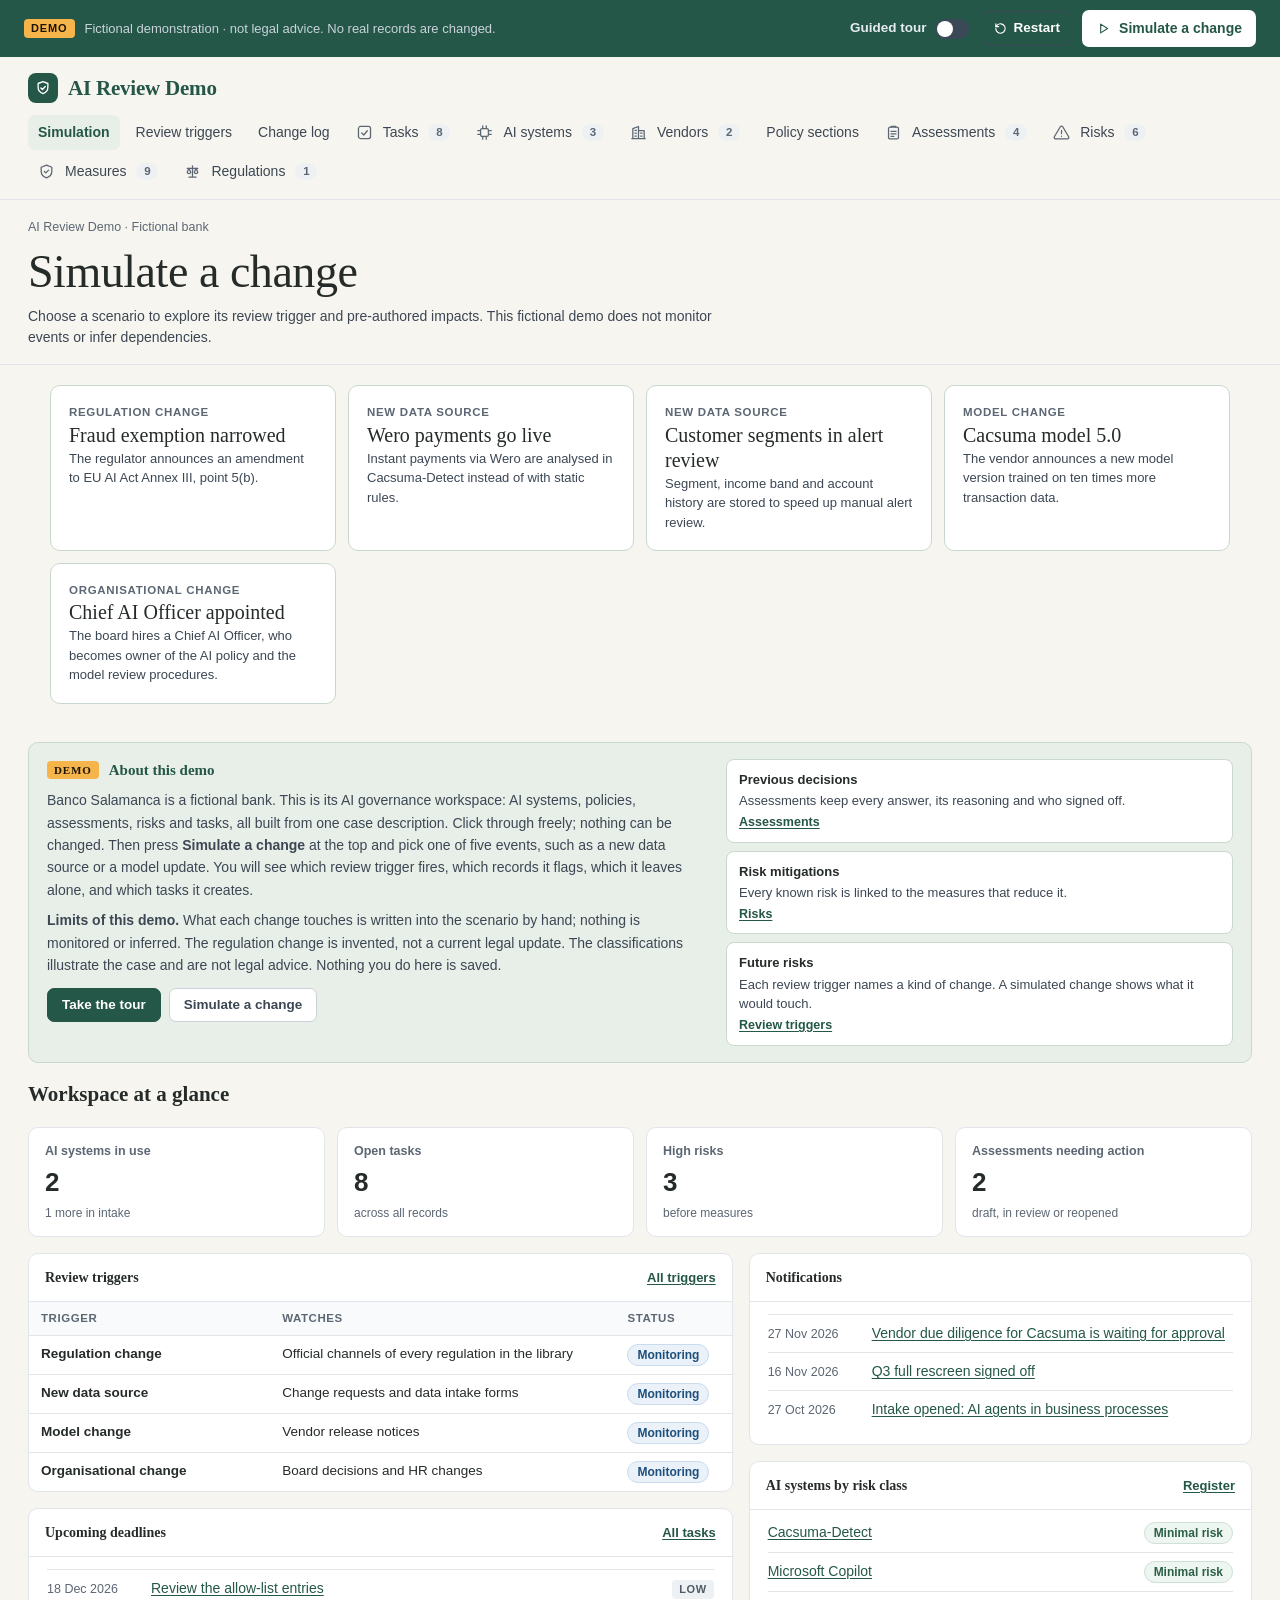
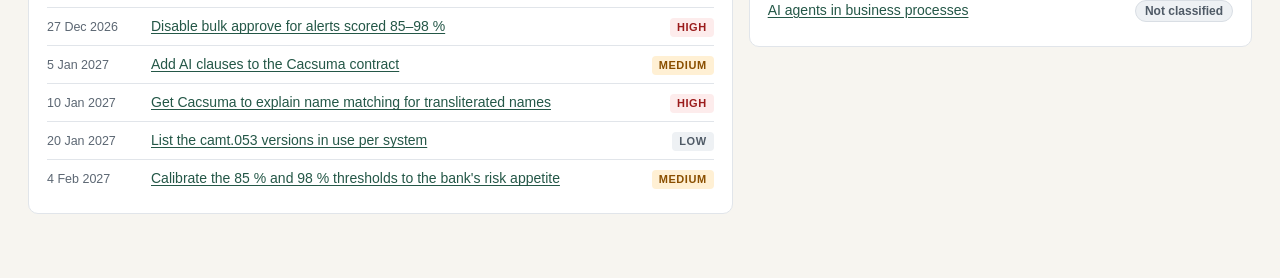
==== commit 87ee07dc: "feat: publish phone-friendly Brussels demo and device-specific tours" ====
--- a/static/ai-review-triggers-preview.html
+++ b/static/ai-review-triggers-preview.html
@@ -1,5 +1,4 @@
-<!doctype html><html lang=en><head><meta charset=utf-8><meta content="width=device-width,initial-scale=1" name=viewport><meta content=light name=color-scheme><title>AI-governance review triggers — demo | Thomas Bartels — Welcome Advice</title><meta content="Click-through demo of an AI governance workspace for a fictional bank: simulate a regulation, data source, model or organisational change and see which records need review." name=description><style>
-/* =====================================================================
+<!doctype html><html lang=en><head><meta charset=utf-8><meta content="width=device-width,initial-scale=1" name=viewport><meta content=light name=color-scheme><title>AI-governance review triggers — demo | Thomas Bartels — Welcome Advice</title><meta content="Click-through demo of an AI governance workspace for a fictional bank: simulate a regulation, data source, model or organisational change and see which records need review." name=description><style>/* =====================================================================
    AI-governance review triggers: demo styles (welcomeadvice.nl)
    Used only by templates/ai-review-triggers.html; scoped under .ar.
    ===================================================================== */
@@ -43,7 +42,7 @@
   --high-line: #c0392b;
   --demo-bg: #245747;
   --demo-ink: #e6ebf0;
-  --demo-ink-2: #a9b4c0;
+  --demo-ink-2: #c9d3dc; /* 5.4:1 on the green bar; the earlier #a9b4c0 was 3.9:1 */
   --demo-pill: #f5b54a;
   --sans: -apple-system, BlinkMacSystemFont, "Segoe UI", Roboto, "Helvetica Neue", Arial, sans-serif;
   --radius: 10px;
@@ -115,14 +114,8 @@
 
 /* ---------- Application frame ---------- */
 .ar-app { display: grid; grid-template-columns: var(--side-w) minmax(0, 1fr); align-items: start; background: var(--bg); }
-.ar-side {
-  position: sticky; top: var(--demo-h); height: calc(100vh - var(--demo-h)); overflow-y: auto;
-  display: flex; flex-direction: column; padding: 14px 12px 12px;
-  background: var(--surface); border-right: 1px solid var(--line);
-}
 .ar-brand { display: flex; align-items: center; gap: 10px; padding: 4px 8px 8px; font-size: 15px; font-weight: 700; letter-spacing: -.01em; }
 .ar-brand__mark { display: grid; place-items: center; width: 30px; height: 30px; border-radius: 8px; background: var(--accent); color: #fff; }
-.ar-nav__group { margin: 14px 10px 4px; font-size: 11px; font-weight: 650; letter-spacing: .08em; text-transform: uppercase; color: var(--ink-3); }
 .ar .ar-nav__item {
   display: flex; align-items: center; gap: 10px; padding: 7px 10px; border-radius: 7px;
   color: var(--ink-2); font-weight: 500; text-decoration: none;
@@ -135,9 +128,6 @@
 .ar .ar-nav__item.is-disabled:hover { background: none; color: #68727c; }
 .ar-nav__item.is-disabled .ar-ico { color: #a3acb5; }
 .ar-nav__count { margin-left: auto; min-width: 22px; padding: 0 7px; border-radius: 999px; background: var(--neutral-bg); color: var(--ink-3); font-size: 11.5px; font-weight: 650; text-align: center; }
-.ar-nav__count--alert { background: var(--warn-line); color: #fff; }
-.ar-side__foot { margin-top: auto; padding-top: 10px; border-top: 1px solid var(--line); }
-.ar-scrim { display: none; }
 
 .ar-main { min-width: 0; }
 .ar-top {
@@ -145,17 +135,6 @@
   display: flex; align-items: center; gap: 12px; height: var(--top-h); padding: 0 24px;
   background: var(--surface); border-bottom: 1px solid var(--line);
 }
-.ar-menubtn { display: none; }
-.ar-tenant { display: flex; align-items: center; gap: 8px; min-width: 0; font-weight: 650; white-space: nowrap; cursor: default; }
-.ar-tenant__logo { display: grid; place-items: center; flex: none; width: 26px; height: 26px; border-radius: 6px; background: var(--tenant); color: #fff; font-size: 11px; font-weight: 700; }
-.ar-tenant__name { overflow: hidden; text-overflow: ellipsis; }
-.ar-tenant .ar-ico { color: var(--ink-3); }
-.ar-search {
-  display: flex; align-items: center; gap: 8px; flex: 0 1 420px; min-width: 0; height: 36px; margin-left: 12px; padding: 0 12px;
-  border: 1px solid var(--line); border-radius: 8px; background: var(--surface-2); color: var(--ink-3);
-  font-size: 13px; white-space: nowrap; overflow: hidden; cursor: default;
-}
-.ar-top__spacer { flex: 1; }
 .ar-iconbtn {
   position: relative; display: grid; place-items: center; flex: none; width: 36px; height: 36px; margin: 0; padding: 0;
   border: 0; border-radius: 8px; background: none; color: var(--ink-2); font: inherit; cursor: pointer;
@@ -163,12 +142,6 @@
 .ar a.ar-iconbtn { color: var(--ink-2); }
 .ar .ar-iconbtn:hover { background: var(--surface-2); color: var(--ink); }
 span.ar-iconbtn { cursor: default; }
-.ar-iconbtn__badge {
-  position: absolute; top: 2px; right: 1px; min-width: 18px; height: 18px; padding: 0 5px;
-  border: 2px solid var(--surface); border-radius: 999px; background: var(--high-line); color: #fff;
-  font-size: 10.5px; font-weight: 700; line-height: 14px; text-align: center;
-}
-.ar-avatar { display: grid; place-items: center; flex: none; width: 32px; height: 32px; border-radius: 50%; background: var(--accent-bg); color: var(--accent); font-size: 12px; font-weight: 700; }
 
 .ar-wrap { max-width: 1320px; margin-left: auto; margin-right: auto; }
 
@@ -490,21 +463,15 @@
 /* ---------- Smaller desktops ---------- */
 @media (max-width: 1199.98px) {
   .ar-stepper, .ar-process { grid-template-columns: repeat(3, minmax(0, 1fr)); }
-  .ar-search { flex-basis: 280px; }
   .ar-kpis { grid-template-columns: repeat(2, minmax(0, 1fr)); }
   .ar-riskgrid { grid-template-columns: minmax(0, 1fr); }
 }
 
-/* ---------- Tablet and phone: navigation becomes a drawer ---------- */
+/* ---------- Tablet and phone ---------- */
 @media (max-width: 959.98px) {
   .ar-demo__inner { padding: 10px 16px; }
   .ar-app { grid-template-columns: minmax(0, 1fr); }
-  .ar-side { position: fixed; top: 0; left: 0; bottom: 0; z-index: 1015; width: min(280px, 86vw); height: auto; transform: translateX(-102%); visibility: hidden; transition: transform .2s ease-out, visibility .2s; box-shadow: 0 0 40px rgba(15, 23, 42, .25); }
-  .ar.is-nav-open .ar-side { transform: none; visibility: visible; }
-  .ar.is-nav-open .ar-scrim { display: block; position: fixed; inset: 0; z-index: 1012; background: rgba(15, 23, 42, .4); }
-  .ar-menubtn { display: grid; }
   .ar-top { position: static; gap: 8px; padding: 0 12px; }
-  .ar-search { display: none; }
   .ar-alertbar { padding: 12px 16px 0; }
   .ar-alert { flex-wrap: wrap; scroll-margin-top: 12px; }
   .ar-ph { padding: 16px 16px 14px; }
@@ -515,30 +482,20 @@
   .ar-content [id] { scroll-margin-top: calc(var(--demo-h) + 12px); }
 }
 @media (max-width: 599.98px) {
-  .ar-demo__note, .ar-only-wide { display: none; }
+  .ar-only-wide { display: none; }
   .ar-only-narrow { display: inline; }
-  .ar-demo__inner { gap: 8px 10px; }
-  .ar-demo__status { order: 3; flex-basis: 100%; margin-left: 0; }
-  .ar-demo__status:not([hidden]) + .ar-demo__controls { margin-left: auto; }
-  .ar-demo__controls { gap: 8px; }
-  .ar-switch { padding: 7px 8px; }
   .ar-alert__icon { display: none; }
   .ar-ph h1 { font-size: 19px; }
   .ar-ph__icon { display: none; }
   .ar-meta { gap: 8px 20px; }
   .ar-kpis { grid-template-columns: repeat(2, minmax(0, 1fr)); }
   .ar-kpi__value { font-size: 22px; }
-  .ar-stepper, .ar-process { grid-template-columns: minmax(0, 1fr); }
+  .ar-stepper, .ar-process { grid-template-columns: repeat(2, minmax(0, 1fr)); }
   .ar-kv { grid-template-columns: minmax(0, 1fr); gap: 2px; }
-  /* Wide tables scroll sideways instead of squeezing every column */
-  .ar-tablewrap .ar-table:has(th:nth-child(4)) { min-width: 600px; }
-  .ar-tablewrap .ar-table:has(th:nth-child(6)) { min-width: 880px; }
   .ar-kv dd { margin-bottom: 8px; }
   .ar-list__date { width: 80px; }
-  .ar.is-touring { padding-bottom: 60vh; }
   /* During the tour the change chooser sits above the docked card */
   .ar.is-touring .ar-dialog.is-nonmodal { inset: 8px 0 auto; margin: 0 auto; max-height: calc(100vh - var(--tour-card-h, 240px) - 36px); }
-  .ar-tour__card { left: 12px !important; right: 12px; bottom: 12px; top: auto !important; width: auto; }
   .ar-tour__card--modal { top: 50% !important; bottom: auto; transform: translateY(-50%); }
 }
 @media (prefers-reduced-motion: reduce) {
@@ -564,8 +521,146 @@
   .ar-navigation__links { gap: 2px; }
 }
 
-</style><body><div class=ar id=ar-demo><section aria-label="Demo controls" class=ar-demo id=ar-demobar><div class=ar-demo__inner><p class=ar-demo__lead><span class=ar-demo__pill>Demo</span><span class=ar-demo__note>Fictional demonstration · not legal advice. No real records are changed.</span><div class=ar-demo__status hidden id=ar-status><p class=ar-demo__active><span aria-hidden=true class=ar-dot></span><span><span class=ar-demo__prefix>Simulating: </span><a href=#/triggers id=ar-active-link></a></span></p><button class=ar-linkbtn id=ar-reset type=button>Reset</button></div><div class=ar-demo__controls><div aria-label="Guided tour" class=ar-tourctl role=group><button aria-checked=false class=ar-switch id=ar-tour-toggle role=switch type=button><span class=ar-only-wide>Guided tour</span><span class=ar-only-narrow>Tour</span><span aria-hidden=true class=ar-switch__track><span class=ar-switch__knob></span></span></button><button aria-label="Restart the tour" class="ar-demo__btn ar-demo__btn--ghost ar-demo__btn--small" title="Restart the tour" id=ar-tour-restart type=button><svg class="ar-ico ar-ico--sm" viewbox="0 0 24 24" aria-hidden=true focusable=false><path d="M4.5 12a7.5 7.5 0 1 0 2.2-5.3L4.5 9"/><path d="M4.5 4.5V9H9"/></svg><span class=ar-only-wide>Restart</span></button></div><button aria-haspopup=dialog class=ar-demo__btn data-open-scenarios type=button><svg class="ar-ico ar-ico--sm" viewbox="0 0 24 24" aria-hidden=true focusable=false><path d="M7.5 5v14l11-7z"/></svg><span class=ar-only-wide>Simulate a change</span><span class=ar-only-narrow>Simulate</span></button></div></div></section><div class=ar-app><nav aria-label="Main navigation" class="ar-navigation ar-top"><div class=ar-brand><span class=ar-brand__mark><svg viewbox="0 0 24 24" aria-hidden=true class=ar-ico focusable=false><path d="M12 3.5 5.5 6v5c0 4 2.8 7.2 6.5 8.5 3.7-1.3 6.5-4.5 6.5-8.5V6z"/><path d="m9.2 12 2 2 3.8-4"/></svg></span><span>AI Review Demo</span></div><div class=ar-navigation__links><a class=ar-nav__item data-nav=dashboard href=#/dashboard>Simulation</a><a class=ar-nav__item data-nav=triggers href=#/triggers>Review triggers</a><a class=ar-nav__item data-nav=change-log href=#/change-log>Change log</a><a class=ar-nav__item data-nav=tasks href=#/tasks><svg viewbox="0 0 24 24" aria-hidden=true class=ar-ico focusable=false><rect height=17 rx=3 width=17 x=3.5 y=3.5 /><path d="m8 12.5 3 3 5-6"/></svg>Tasks<span class=ar-nav__count data-count=open-tasks></span></a><a class=ar-nav__item data-nav=ai-systems href=#/ai-systems><svg viewbox="0 0 24 24" aria-hidden=true class=ar-ico focusable=false><rect height=11 rx=2 width=11 x=6.5 y=6.5 /><path d="M9.5 2.5v3M14.5 2.5v3M9.5 18.5v3M14.5 18.5v3M2.5 9.5h3M2.5 14.5h3M18.5 9.5h3M18.5 14.5h3"/></svg>AI systems<span class=ar-nav__count>3</span></a><a class=ar-nav__item data-nav=vendors href=#/vendors><svg viewbox="0 0 24 24" aria-hidden=true class=ar-ico focusable=false><path d="M4 20.5v-14l8-3v17M12 9.5h8v11M2.5 20.5h19M7 9h2M7 13h2M7 17h2M15 13h2M15 17h2"/></svg>Vendors<span class=ar-nav__count>2</span></a><a class=ar-nav__item data-nav=policies href=#/policies>Policy sections</a><a class=ar-nav__item data-nav=assessments href=#/assessments><svg viewbox="0 0 24 24" aria-hidden=true class=ar-ico focusable=false><rect height=16.5 rx=2 width=14 x=5 y=4.5 /><path d="M9 4.5v-1h6v1M8.5 10.5h7M8.5 14h7M8.5 17.5h4"/></svg>Assessments<span class=ar-nav__count>4</span></a><a class=ar-nav__item data-nav=risks href=#/risks><svg viewbox="0 0 24 24" aria-hidden=true class=ar-ico focusable=false><path d="M10.3 3.9 1.9 18a2 2 0 0 0 1.7 3h16.8a2 2 0 0 0 1.7-3L13.7 3.9a2 2 0 0 0-3.4 0z"/><path d="M12 9v4.5M12 17.2v.1"/></svg>Risks<span class=ar-nav__count data-count=risks></span></a><a class=ar-nav__item data-nav=measures href=#/measures><svg viewbox="0 0 24 24" aria-hidden=true class=ar-ico focusable=false><path d="M12 3 4.5 6v5.5c0 4.5 3.2 8 7.5 9.5 4.3-1.5 7.5-5 7.5-9.5V6z"/><path d="m9 12 2 2 4-4"/></svg>Measures<span class=ar-nav__count data-count=measures></span></a><a class=ar-nav__item data-nav=regulations href=#/regulations><svg viewbox="0 0 24 24" aria-hidden=true class=ar-ico focusable=false><path d="M12 4v16M7 20h10M4.5 7.5h15"/><path d="M7 7.5 4.5 13a2.6 2.6 0 0 0 5 0zM17 7.5 14.5 13a2.6 2.6 0 0 0 5 0z"/></svg>Regulations<span class=ar-nav__count>1</span></a></div></nav><div class=ar-main><div data-only="annex-iii wero segments model-v5 caio " class=ar-alertbar hidden><section aria-label="Simulated change: Fraud exemption narrowed" class="ar-alert ar-wrap" data-only=annex-iii hidden><span aria-hidden=true class=ar-alert__icon><svg viewbox="0 0 24 24" aria-hidden=true class=ar-ico focusable=false><path d="M12 4v16M7 20h10M4.5 7.5h15"/><path d="M7 7.5 4.5 13a2.6 2.6 0 0 0 5 0zM17 7.5 14.5 13a2.6 2.6 0 0 0 5 0z"/></svg></span><div class=ar-alert__body><p class=ar-alert__head><span class=ar-alert__kind>Regulation change</span><span class=ar-pill>Simulated</span><span class=ar-alert__time>Detected today · Regulator monitoring · European Commission (simulated announcement)</span><p class=ar-alert__title>EU AI Act: amendment to Annex III, point 5(b) announced<p class=ar-alert__meta><span data-impact-count=annex-iii>0</span> items flagged for review · <span data-task-count=annex-iii>0</span> tasks created · effective <time data-effective></time></div><a class=ar-alert__open href=#/triggers/CHG-031>Open CHG-031<svg class="ar-ico ar-ico--sm" viewbox="0 0 24 24" aria-hidden=true focusable=false><path d="M5 12h14M13 6l6 6-6 6"/></svg></a></section><section aria-label="Simulated change: Wero payments go live" class="ar-alert ar-wrap" data-only=wero hidden><span aria-hidden=true class=ar-alert__icon><svg viewbox="0 0 24 24" aria-hidden=true class=ar-ico focusable=false><ellipse cx=12 cy=6 rx=7 ry=2.5 /><path d="M5 6v12c0 1.4 3.1 2.5 7 2.5s7-1.1 7-2.5V6M5 12c0 1.4 3.1 2.5 7 2.5s7-1.1 7-2.5"/></svg></span><div class=ar-alert__body><p class=ar-alert__head><span class=ar-alert__kind>New data source</span><span class=ar-pill>Simulated</span><span class=ar-alert__time>Detected today · Change request · Payments</span><p class=ar-alert__title>New data source for Cacsuma-Detect: Wero instant payments<p class=ar-alert__meta><span data-impact-count=wero>0</span> items flagged for review · <span data-task-count=wero>0</span> tasks created</div><a class=ar-alert__open href=#/triggers/CHG-032>Open CHG-032<svg class="ar-ico ar-ico--sm" viewbox="0 0 24 24" aria-hidden=true focusable=false><path d="M5 12h14M13 6l6 6-6 6"/></svg></a></section><section aria-label="Simulated change: Customer segments in alert review" class="ar-alert ar-wrap" data-only=segments hidden><span aria-hidden=true class=ar-alert__icon><svg viewbox="0 0 24 24" aria-hidden=true class=ar-ico focusable=false><ellipse cx=12 cy=6 rx=7 ry=2.5 /><path d="M5 6v12c0 1.4 3.1 2.5 7 2.5s7-1.1 7-2.5V6M5 12c0 1.4 3.1 2.5 7 2.5s7-1.1 7-2.5"/></svg></span><div class=ar-alert__body><p class=ar-alert__head><span class=ar-alert__kind>New data source</span><span class=ar-pill>Simulated</span><span class=ar-alert__time>Detected today · Change request · AML team</span><p class=ar-alert__title>New customer data for alert review in Cacsuma-Detect<p class=ar-alert__meta><span data-impact-count=segments>0</span> items flagged for review · <span data-task-count=segments>0</span> tasks created</div><a class=ar-alert__open href=#/triggers/CHG-033>Open CHG-033<svg class="ar-ico ar-ico--sm" viewbox="0 0 24 24" aria-hidden=true focusable=false><path d="M5 12h14M13 6l6 6-6 6"/></svg></a></section><section aria-label="Simulated change: Cacsuma model 5.0" class="ar-alert ar-wrap" data-only=model-v5 hidden><span aria-hidden=true class=ar-alert__icon><svg viewbox="0 0 24 24" aria-hidden=true class=ar-ico focusable=false><circle cx=6 cy=6 r=2.2 /><circle cx=18 cy=6 r=2.2 /><circle cx=12 cy=18 r=2.2 /><path d="M7.8 7.3 10.6 16M16.2 7.3 13.4 16M8.2 6h7.6"/></svg></span><div class=ar-alert__body><p class=ar-alert__head><span class=ar-alert__kind>Model change</span><span class=ar-pill>Simulated</span><span class=ar-alert__time>Detected today · Vendor release notice · Cacsuma</span><p class=ar-alert__title>Cacsuma announces model 5.0 for Cacsuma-Detect<p class=ar-alert__meta><span data-impact-count=model-v5>0</span> items flagged for review · <span data-task-count=model-v5>0</span> tasks created</div><a class=ar-alert__open href=#/triggers/CHG-034>Open CHG-034<svg class="ar-ico ar-ico--sm" viewbox="0 0 24 24" aria-hidden=true focusable=false><path d="M5 12h14M13 6l6 6-6 6"/></svg></a></section><section aria-label="Simulated change: Chief AI Officer appointed" class="ar-alert ar-wrap" data-only=caio hidden><span aria-hidden=true class=ar-alert__icon><svg viewbox="0 0 24 24" aria-hidden=true class=ar-ico focusable=false><circle cx=9 cy=8 r=3 /><path d="M3.5 19.5c.8-3 2.9-4.5 5.5-4.5s4.7 1.5 5.5 4.5"/><circle cx=17 cy=9 r=2.3 /><path d="M15.5 14.6c2.2.2 3.7 1.6 4.5 4.4"/></svg></span><div class=ar-alert__body><p class=ar-alert__head><span class=ar-alert__kind>Organisational change</span><span class=ar-pill>Simulated</span><span class=ar-alert__time>Detected today · Board decision · HR</span><p class=ar-alert__title>New role: Chief AI Officer<p class=ar-alert__meta><span data-impact-count=caio>0</span> items flagged for review · <span data-task-count=caio>0</span> tasks created</div><a class=ar-alert__open href=#/triggers/CHG-035>Open CHG-035<svg class="ar-ico ar-ico--sm" viewbox="0 0 24 24" aria-hidden=true focusable=false><path d="M5 12h14M13 6l6 6-6 6"/></svg></a></section></div><main class=ar-content id=ar-content><section class=ar-view data-title=Simulation data-view=dashboard hidden><header class=ar-ph><div class=ar-wrap><p class=ar-crumbs><span>AI Review Demo · Fictional bank</span><div class=ar-ph__bar><h1 tabindex=-1>Simulate a change</h1></div><p class=ar-ph__lead>Choose a scenario to explore its review trigger and pre-authored impacts. This fictional demo does not monitor events or infer dependencies.</div></header><div class=ar-pbody><div class=ar-wrap><section aria-label="Choose a scenario" class=ar-simulation><ul class="ar-choices ar-simulation__choices"><li><button class=ar-choice data-change=CHG-031 data-scenario=annex-iii type=button><span class=ar-choice__text><span class=ar-choice__type>Regulation change</span><span class=ar-choice__name>Fraud exemption narrowed</span><span class=ar-choice__teaser>The regulator announces an amendment to EU AI Act Annex III, point 5(b).</span></span><span class=ar-choice__active hidden>Active</span></button><li><button class=ar-choice data-change=CHG-032 data-scenario=wero type=button><span class=ar-choice__text><span class=ar-choice__type>New data source</span><span class=ar-choice__name>Wero payments go live</span><span class=ar-choice__teaser>Instant payments via Wero are analysed in Cacsuma-Detect instead of with static rules.</span></span><span class=ar-choice__active hidden>Active</span></button><li><button class=ar-choice data-change=CHG-033 data-scenario=segments type=button><span class=ar-choice__text><span class=ar-choice__type>New data source</span><span class=ar-choice__name>Customer segments in alert review</span><span class=ar-choice__teaser>Segment, income band and account history are stored to speed up manual alert review.</span></span><span class=ar-choice__active hidden>Active</span></button><li><button class=ar-choice data-change=CHG-034 data-scenario=model-v5 type=button><span class=ar-choice__text><span class=ar-choice__type>Model change</span><span class=ar-choice__name>Cacsuma model 5.0</span><span class=ar-choice__teaser>The vendor announces a new model version trained on ten times more transaction data.</span></span><span class=ar-choice__active hidden>Active</span></button><li><button class=ar-choice data-change=CHG-035 data-scenario=caio type=button><span class=ar-choice__text><span class=ar-choice__type>Organisational change</span><span class=ar-choice__name>Chief AI Officer appointed</span><span class=ar-choice__teaser>The board hires a Chief AI Officer, who becomes owner of the AI policy and the model review procedures.</span></span><span class=ar-choice__active hidden>Active</span></button></ul></section><section class="ar-card ar-about" data-tour=about><div class=ar-about__main><h2 class=ar-about__title id=ar-about-title><span class=ar-demo__pill>Demo</span>About this demo</h2><div class=ar-about__text><p>Banco Salamanca is a fictional bank. This is its AI governance workspace: AI systems, policies, assessments, risks and tasks, all built from one case description. Click through freely; nothing can be changed. Then press <strong>Simulate a change</strong> at the top and pick one of five events, such as a new data source or a model update. You will see which review trigger fires, which records it flags, which it leaves alone, and which tasks it creates.</div><div class=ar-about__actions><button class="ar-btn ar-btn--primary" data-start-tour type=button>Take the tour</button><button class=ar-btn data-open-scenarios type=button>Simulate a change</button></div></div><ul class=ar-concepts><li><span class=ar-concepts__k>Previous decisions</span><span>Assessments keep every answer, its reasoning and who signed off.</span><a href=#/assessments>Assessments</a><li><span class=ar-concepts__k>Risk mitigations</span><span>Every known risk is linked to the measures that reduce it.</span><a href=#/risks>Risks</a><li><span class=ar-concepts__k>Future risks</span><span>Review triggers watch for changes and flag exactly what a change touches.</span><a href=#/triggers>Review triggers</a></ul></section><h2>Workspace at a glance</h2><div class=ar-kpis data-tour=kpis><a class=ar-kpi href=#/ai-systems><span class=ar-kpi__label>AI systems in use</span><span class=ar-kpi__value>2</span><span class=ar-kpi__sub>1 more in intake</span></a><a class=ar-kpi href=#/tasks><span class=ar-kpi__label>Open tasks</span><span class=ar-kpi__value data-count=open-tasks></span><span class=ar-kpi__sub>across all records</span></a><a class=ar-kpi href=#/risks><span class=ar-kpi__label>High risks</span><span class=ar-kpi__value data-count=high-risks></span><span class=ar-kpi__sub>before measures</span></a><a class=ar-kpi href=#/assessments><span class=ar-kpi__label>Assessments needing action</span><span class=ar-kpi__value data-count=asm-action></span><span class=ar-kpi__sub>draft, in review or reopened</span></a></div><div class=ar-dash><div class=ar-dash__col><section class="ar-card ar-card--flush"><div class=ar-card__head><h2 class=ar-card__title id=dash-trg>Review triggers</h2><a class=ar-card__link href=#/triggers>All triggers</a></div><div class=ar-tablewrap><table class="ar-table ar-table--compact"><thead><tr><th scope=col>Trigger<th scope=col>Watches<th scope=col>Status<tbody><tr data-flags=annex-iii><td class=ar-cell-main>Regulation change<td>Official channels of every regulation in the library<td class=ar-nowrap><span class=ar-swap data-hide-in=annex-iii><span class="ar-chip ar-chip--info">Monitoring</span></span><span class=ar-swap data-only=annex-iii hidden><a class="ar-chip ar-chip--warn" href=#/triggers/CHG-031>Fired today · CHG-031</a></span><tr data-flags="wero segments"><td class=ar-cell-main>New data source<td>Change requests and data intake forms<td class=ar-nowrap><span data-hide-in="wero segments" class=ar-swap><span class="ar-chip ar-chip--info">Monitoring</span></span><span class=ar-swap data-only=wero hidden><a class="ar-chip ar-chip--warn" href=#/triggers/CHG-032>Fired today · CHG-032</a></span><span class=ar-swap data-only=segments hidden><a class="ar-chip ar-chip--warn" href=#/triggers/CHG-033>Fired today · CHG-033</a></span><tr data-flags=model-v5><td class=ar-cell-main>Model change<td>Vendor release notices<td class=ar-nowrap><span class=ar-swap data-hide-in=model-v5><span class="ar-chip ar-chip--info">Monitoring</span></span><span class=ar-swap data-only=model-v5 hidden><a class="ar-chip ar-chip--warn" href=#/triggers/CHG-034>Fired today · CHG-034</a></span><tr data-flags=caio><td class=ar-cell-main>Organisational change<td>Board decisions and HR changes<td class=ar-nowrap><span class=ar-swap data-hide-in=caio><span class="ar-chip ar-chip--info">Monitoring</span></span><span class=ar-swap data-only=caio hidden><a class="ar-chip ar-chip--warn" href=#/triggers/CHG-035>Fired today · CHG-035</a></span></table></div></section><section class=ar-card><div class=ar-card__head><h2 class=ar-card__title id=dash-dl>Upcoming deadlines</h2><a class=ar-card__link href=#/tasks>All tasks</a></div><ul class=ar-list data-deadlines><li class=ar-list__item data-only=model-v5 hidden><span class=ar-list__date><time class=ar-date data-offset=7>in 7 days</time></span> <a class=ar-list__main href=#/tasks/TSK-231>Impact session with Cacsuma support and IT <span class=ar-origin>From CHG-034</span></a> <span class=ar-list__side><span class="ar-prio ar-prio--high">High</span></span><li class=ar-list__item data-only=wero hidden><span class=ar-list__date><time class=ar-date data-offset=10>in 10 days</time></span> <a class=ar-list__main href=#/tasks/TSK-213>Validate the alert rules for Wero transactions before go-live <span class=ar-origin>From CHG-032</span></a> <span class=ar-list__side><span class="ar-prio ar-prio--high">High</span></span><li class=ar-list__item><span class=ar-list__date><time class=ar-date data-offset=12>in 12 days</time></span> <a class=ar-list__main href=#/tasks/TSK-107>Review the allow-list entries</a> <span class=ar-list__side><span class="ar-prio ar-prio--low">Low</span></span><li class=ar-list__item data-only=wero hidden><span class=ar-list__date><time class=ar-date data-offset=14>in 14 days</time></span> <a class=ar-list__main href=#/tasks/TSK-211>Confirm Wero data does not change the EU AI Act classification <span class=ar-origin>From CHG-032</span></a> <span class=ar-list__side><span class="ar-prio ar-prio--medium">Medium</span></span><li class=ar-list__item data-only=segments hidden><span class=ar-list__date><time class=ar-date data-offset=14>in 14 days</time></span> <a class=ar-list__main href=#/tasks/TSK-221>Re-assess the profiling question for Cacsuma-Detect <span class=ar-origin>From CHG-033</span></a> <span class=ar-list__side><span class="ar-prio ar-prio--high">High</span></span><li class=ar-list__item data-only=segments hidden><span class=ar-list__date><time class=ar-date data-offset=14>in 14 days</time></span> <a class=ar-list__main href=#/tasks/TSK-222>Record the purpose limitation for segment data <span class=ar-origin>From CHG-033</span></a> <span class=ar-list__side><span class="ar-prio ar-prio--high">High</span></span><li class=ar-list__item data-only=caio hidden><span class=ar-list__date><time class=ar-date data-offset=14>in 14 days</time></span> <a class=ar-list__main href=#/tasks/TSK-241>Hand over ownership of the AI policy to the Chief AI Officer <span class=ar-origin>From CHG-035</span></a> <span class=ar-list__side><span class="ar-prio ar-prio--high">High</span></span><li class=ar-list__item><span class=ar-list__date><time class=ar-date data-offset=21>in 21 days</time></span> <a class=ar-list__main href=#/tasks/TSK-101>Disable bulk approve for alerts scored 85–98 %</a> <span class=ar-list__side><span class="ar-prio ar-prio--high">High</span></span><li class=ar-list__item data-only=wero hidden><span class=ar-list__date><time class=ar-date data-offset=21>in 21 days</time></span> <a class=ar-list__main href=#/tasks/TSK-212>Add Wero to data governance: format, quality checks and retention <span class=ar-origin>From CHG-032</span></a> <span class=ar-list__side><span class="ar-prio ar-prio--medium">Medium</span></span><li class=ar-list__item data-only=caio hidden><span class=ar-list__date><time class=ar-date data-offset=21>in 21 days</time></span> <a class=ar-list__main href=#/tasks/TSK-244>Make the Chief AI Officer the escalation point for AI risks <span class=ar-origin>From CHG-035</span></a> <span class=ar-list__side><span class="ar-prio ar-prio--high">High</span></span><li class=ar-list__item><span class=ar-list__date><time class=ar-date data-offset=30>in 30 days</time></span> <a class=ar-list__main href=#/tasks/TSK-104>Add AI clauses to the Cacsuma contract</a> <span class=ar-list__side><span class="ar-prio ar-prio--medium">Medium</span></span><li class=ar-list__item data-only=segments hidden><span class=ar-list__date><time class=ar-date data-offset=30>in 30 days</time></span> <a class=ar-list__main href=#/tasks/TSK-223>Set retention and access for the new customer data <span class=ar-origin>From CHG-033</span></a> <span class=ar-list__side><span class="ar-prio ar-prio--medium">Medium</span></span><li class=ar-list__item data-only=caio hidden><span class=ar-list__date><time class=ar-date data-offset=30>in 30 days</time></span> <a class=ar-list__main href=#/tasks/TSK-245>Review the open control gaps with the new owner <span class=ar-origin>From CHG-035</span></a> <span class=ar-list__side><span class="ar-prio ar-prio--medium">Medium</span></span><li class=ar-list__item><span class=ar-list__date><time class=ar-date data-offset=35>in 35 days</time></span> <a class=ar-list__main href=#/tasks/TSK-102>Get Cacsuma to explain name matching for transliterated names</a> <span class=ar-list__side><span class="ar-prio ar-prio--high">High</span></span><li class=ar-list__item><span class=ar-list__date><time class=ar-date data-offset=45>in 45 days</time></span> <a class=ar-list__main href=#/tasks/TSK-106>List the camt.053 versions in use per system</a> <span class=ar-list__side><span class="ar-prio ar-prio--low">Low</span></span><li class=ar-list__item data-only=model-v5 hidden><span class=ar-list__date><time class=ar-date data-offset=45>in 45 days</time></span> <a class=ar-list__main href=#/tasks/TSK-232>Run model 5.0 as a challenger next to 4.2 for at least a month <span class=ar-origin>From CHG-034</span></a> <span class=ar-list__side><span class="ar-prio ar-prio--high">High</span></span><li class=ar-list__item data-only=caio hidden><span class=ar-list__date><time class=ar-date data-offset=45>in 45 days</time></span> <a class=ar-list__main href=#/tasks/TSK-242>Re-confirm or adjust the AI policy <span class=ar-origin>From CHG-035</span></a> <span class=ar-list__side><span class="ar-prio ar-prio--medium">Medium</span></span><li class=ar-list__item data-only=caio hidden><span class=ar-list__date><time class=ar-date data-offset=45>in 45 days</time></span> <a class=ar-list__main href=#/tasks/TSK-243>Re-confirm the compliance manual and the model review procedure <span class=ar-origin>From CHG-035</span></a> <span class=ar-list__side><span class="ar-prio ar-prio--medium">Medium</span></span><li class=ar-list__item><span class=ar-list__date><time class=ar-date data-offset=60>in 60 days</time></span> <a class=ar-list__main href=#/tasks/TSK-103>Calibrate the 85 % and 98 % thresholds to the bank's risk appetite</a> <span class=ar-list__side><span class="ar-prio ar-prio--medium">Medium</span></span><li class=ar-list__item data-only=annex-iii hidden><span class=ar-list__date><time class=ar-date data-offset=60>in 60 days</time></span> <a class=ar-list__main href=#/tasks/TSK-201>Re-assess the Annex III answers for Cacsuma-Detect <span class=ar-origin>From CHG-031</span></a> <span class=ar-list__side><span class="ar-prio ar-prio--high">High</span></span><li class=ar-list__item data-only=model-v5 hidden><span class=ar-list__date><time class=ar-date data-offset=60>in 60 days</time></span> <a class=ar-list__main href=#/tasks/TSK-233>Simulate the yearly review with model 5.0 <span class=ar-origin>From CHG-034</span></a> <span class=ar-list__side><span class="ar-prio ar-prio--high">High</span></span><li class=ar-list__item data-only=model-v5 hidden><span class=ar-list__date><time class=ar-date data-offset=60>in 60 days</time></span> <a class=ar-list__main href=#/tasks/TSK-234>Re-validate the 85 % and 98 % thresholds for model 5.0 <span class=ar-origin>From CHG-034</span></a> <span class=ar-list__side><span class="ar-prio ar-prio--medium">Medium</span></span><li class=ar-list__item data-only=annex-iii hidden><span class=ar-list__date><time class=ar-date data-offset=75>in 75 days</time></span> <a class=ar-list__main href=#/tasks/TSK-202>Update AI policy section 2 if the classification changes <span class=ar-origin>From CHG-031</span></a> <span class=ar-list__side><span class="ar-prio ar-prio--high">High</span></span><li class=ar-list__item><span class=ar-list__date><time class=ar-date data-offset=200>in 200 days</time></span> <a class=ar-list__main href=#/tasks/TSK-105>Evaluate the security risks of AI agents in business processes</a> <span class=ar-list__side><span class="ar-prio ar-prio--medium">Medium</span></span><li class=ar-list__item><span class=ar-list__date><time class=ar-date data-offset=239>in 239 days</time></span> <a class=ar-list__main href=#/tasks/TSK-108>Annual review of the AI policy</a> <span class=ar-list__side><span class="ar-prio ar-prio--medium">Medium</span></span></ul></section></div><div class=ar-dash__col><section class=ar-card><div class=ar-card__head><h2 class=ar-card__title id=dash-nt>Notifications</h2></div><ul class=ar-list><li class="ar-list__item ar-list__item--alert" data-only=annex-iii hidden><span class=ar-list__date>Today</span> <a class=ar-list__main href=#/triggers/CHG-031>EU AI Act: amendment to Annex III, point 5(b) announced</a> <span class=ar-list__side><span class="ar-chip ar-chip--warn">Regulation change</span></span><li class="ar-list__item ar-list__item--alert" data-only=wero hidden><span class=ar-list__date>Today</span> <a class=ar-list__main href=#/triggers/CHG-032>New data source for Cacsuma-Detect: Wero instant payments</a> <span class=ar-list__side><span class="ar-chip ar-chip--warn">New data source</span></span><li class="ar-list__item ar-list__item--alert" data-only=segments hidden><span class=ar-list__date>Today</span> <a class=ar-list__main href=#/triggers/CHG-033>New customer data for alert review in Cacsuma-Detect</a> <span class=ar-list__side><span class="ar-chip ar-chip--warn">New data source</span></span><li class="ar-list__item ar-list__item--alert" data-only=model-v5 hidden><span class=ar-list__date>Today</span> <a class=ar-list__main href=#/triggers/CHG-034>Cacsuma announces model 5.0 for Cacsuma-Detect</a> <span class=ar-list__side><span class="ar-chip ar-chip--warn">Model change</span></span><li class="ar-list__item ar-list__item--alert" data-only=caio hidden><span class=ar-list__date>Today</span> <a class=ar-list__main href=#/triggers/CHG-035>New role: Chief AI Officer</a> <span class=ar-list__side><span class="ar-chip ar-chip--warn">Organisational change</span></span><li class=ar-list__item><span class=ar-list__date><time class=ar-date data-offset=-9>9 days ago</time></span><a class=ar-list__main href=#/assessments/ASM-004>Vendor due diligence for Cacsuma is waiting for approval</a><li class=ar-list__item><span class=ar-list__date><time class=ar-date data-offset=-20>20 days ago</time></span><a class=ar-list__main href=#/tasks/TSK-109>Q3 full rescreen signed off</a><li class=ar-list__item><span class=ar-list__date><time class=ar-date data-offset=-40>40 days ago</time></span><a class=ar-list__main href=#/assessments/ASM-003>Intake opened: AI agents in business processes</a></ul></section><section class=ar-card><div class=ar-card__head><h2 class=ar-card__title id=dash-rc>AI systems by risk class</h2><a class=ar-card__link href=#/ai-systems>Register</a></div><ul class=ar-list><li class=ar-list__item><a class=ar-list__main href=#/ai-systems/AIS-001>Cacsuma-Detect</a><span class=ar-list__side><span class="ar-chip ar-chip--ok">Minimal risk</span></span><li class=ar-list__item><a class=ar-list__main href=#/ai-systems/AIS-002>Microsoft Copilot</a><span class=ar-list__side><span class="ar-chip ar-chip--ok">Minimal risk</span></span><li class=ar-list__item><a class=ar-list__main href=#/ai-systems/AIS-003>AI agents in business processes</a><span class=ar-list__side><span class="ar-chip ar-chip--neutral">Not classified</span></span></ul></section></div></div></div></div></section><section class=ar-view data-title=Tasks data-view=tasks hidden><header class=ar-ph><div class=ar-wrap><p class=ar-crumbs><span>Overview</span><div class=ar-ph__bar><h1 tabindex=-1>Tasks</h1></div><p class=ar-ph__lead>Follow-up work across AI systems, policies, assessments and risks. Tasks created by a review trigger show which change they come from.</div></header><div class=ar-pbody><div class=ar-wrap><section class="ar-card ar-card--flush" data-tour=tasks-table><div class=ar-card__head><h2 class=ar-card__title id=tasks-open>Open<span class="ar-count ar-count--muted" data-count=open-tasks></span></h2></div><div class=ar-tablewrap><table class=ar-table><thead><tr><th scope=col>Task<th scope=col>Linked to<th scope=col>Owner<th scope=col>Due<th scope=col>Priority<th scope=col>Status<tbody><tr data-only=model-v5 data-open data-task-row hidden><td class=ar-cell-main><a class=ar-rowlink href=#/tasks/TSK-231><span class=ar-id>TSK-231</span>Impact session with Cacsuma support and IT</a> <span class=ar-origin>From CHG-034</span><td class=ar-refs><a class=ar-ref href=#/vendors/VEN-001 title=VEN-001>Cacsuma</a><a class=ar-ref href=#/policies/POL-003 title=POL-003>Model review procedure</a><span class=ar-more>+1</span><td><span class=ar-owner><span aria-hidden=true class=ar-ava>CC</span>Chief Compliance Officer</span><td class=ar-nowrap><time class=ar-date data-offset=7>in 7 days</time><td><span class="ar-prio ar-prio--high">High</span><td><span class="ar-chip ar-chip--info">Open</span><tr data-only=wero data-open data-task-row hidden><td class=ar-cell-main><a class=ar-rowlink href=#/tasks/TSK-213><span class=ar-id>TSK-213</span>Validate the alert rules for Wero transactions before go-live</a> <span class=ar-origin>From CHG-032</span><td class=ar-refs><a class=ar-ref href=#/ai-systems/AIS-001 title=AIS-001>Cacsuma-Detect</a><a href="#/measures?at=MSR-009" title="Daily screening plus monthly and quarterly full rescreen" class=ar-ref>MSR-009</a><span class=ar-more>+1</span><td><span class=ar-owner><span aria-hidden=true class=ar-ava>AL</span>AML team lead</span><td class=ar-nowrap><time class=ar-date data-offset=10>in 10 days</time><td><span class="ar-prio ar-prio--high">High</span><td><span class="ar-chip ar-chip--info">Open</span><tr data-open data-task-row><td class=ar-cell-main><a class=ar-rowlink href=#/tasks/TSK-107><span class=ar-id>TSK-107</span>Review the allow-list entries</a><td class=ar-refs><a href="#/measures?at=MSR-003" title="Allow and block lists, with review after the transaction for allow-listed hits" class=ar-ref>MSR-003</a><a class=ar-ref href=#/policies/POL-002 title=POL-002>Compliance manual — transaction monitoring</a><td><span class=ar-owner><span aria-hidden=true class=ar-ava>AL</span>AML team lead</span><td class=ar-nowrap><time class=ar-date data-offset=12>in 12 days</time><td><span class="ar-prio ar-prio--low">Low</span><td><span class="ar-chip ar-chip--info">Open</span><tr data-only=wero data-open data-task-row hidden><td class=ar-cell-main><a class=ar-rowlink href=#/tasks/TSK-211><span class=ar-id>TSK-211</span>Confirm Wero data does not change the EU AI Act classification</a> <span class=ar-origin>From CHG-032</span><td class=ar-refs><a class=ar-ref href=#/assessments/ASM-001>ASM-001</a><a class=ar-ref href=#/ai-systems/AIS-001 title=AIS-001>Cacsuma-Detect</a><td><span class=ar-owner><span aria-hidden=true class=ar-ava>CC</span>Chief Compliance Officer</span><td class=ar-nowrap><time class=ar-date data-offset=14>in 14 days</time><td><span class="ar-prio ar-prio--medium">Medium</span><td><span class="ar-chip ar-chip--info">Open</span><tr data-only=segments data-open data-task-row hidden><td class=ar-cell-main><a class=ar-rowlink href=#/tasks/TSK-221><span class=ar-id>TSK-221</span>Re-assess the profiling question for Cacsuma-Detect</a> <span class=ar-origin>From CHG-033</span><td class=ar-refs><a class=ar-ref href=#/assessments/ASM-001>ASM-001</a><a class=ar-ref href=#/ai-systems/AIS-001 title=AIS-001>Cacsuma-Detect</a><td><span class=ar-owner><span aria-hidden=true class=ar-ava>CC</span>Chief Compliance Officer</span><td class=ar-nowrap><time class=ar-date data-offset=14>in 14 days</time><td><span class="ar-prio ar-prio--high">High</span><td><span class="ar-chip ar-chip--info">Open</span><tr data-only=segments data-open data-task-row hidden><td class=ar-cell-main><a class=ar-rowlink href=#/tasks/TSK-222><span class=ar-id>TSK-222</span>Record the purpose limitation for segment data</a> <span class=ar-origin>From CHG-033</span><td class=ar-refs><a class=ar-ref href=#/policies/POL-001 title=POL-001>AI Policy</a><a class=ar-ref href=#/ai-systems/AIS-001 title=AIS-001>Cacsuma-Detect</a><span class=ar-more>+1</span><td><span class=ar-owner><span aria-hidden=true class=ar-ava>DP</span>Data Protection Officer</span><td class=ar-nowrap><time class=ar-date data-offset=14>in 14 days</time><td><span class="ar-prio ar-prio--high">High</span><td><span class="ar-chip ar-chip--info">Open</span><tr data-only=caio data-open data-task-row hidden><td class=ar-cell-main><a class=ar-rowlink href=#/tasks/TSK-241><span class=ar-id>TSK-241</span>Hand over ownership of the AI policy to the Chief AI Officer</a> <span class=ar-origin>From CHG-035</span><td class=ar-refs><a class=ar-ref href=#/policies/POL-001 title=POL-001>AI Policy</a><a class=ar-ref href=#/policies/POL-002 title=POL-002>Compliance manual — transaction monitoring</a><span class=ar-more>+1</span><td><span class=ar-owner><span aria-hidden=true class=ar-ava>CC</span>Chief Compliance Officer</span><td class=ar-nowrap><time class=ar-date data-offset=14>in 14 days</time><td><span class="ar-prio ar-prio--high">High</span><td><span class="ar-chip ar-chip--info">Open</span><tr data-open data-task-row><td class=ar-cell-main><a class=ar-rowlink href=#/tasks/TSK-101><span class=ar-id>TSK-101</span>Disable bulk approve for alerts scored 85–98 %</a><td class=ar-refs><a class=ar-ref href=#/ai-systems/AIS-001 title=AIS-001>Cacsuma-Detect</a><a title="Bulk approve lets analysts skip the individual review of 85–98 % alerts" class=ar-ref href=#/risks/RSK-001>RSK-001</a><span class=ar-more>+2</span><td><span class=ar-owner><span aria-hidden=true class=ar-ava>AL</span>AML team lead</span><td class=ar-nowrap><time class=ar-date data-offset=21>in 21 days</time><td><span class="ar-prio ar-prio--high">High</span><td><span class="ar-chip ar-chip--info">Open</span><tr data-only=wero data-open data-task-row hidden><td class=ar-cell-main><a class=ar-rowlink href=#/tasks/TSK-212><span class=ar-id>TSK-212</span>Add Wero to data governance: format, quality checks and retention</a> <span class=ar-origin>From CHG-032</span><td class=ar-refs><a class=ar-ref href=#/policies/POL-001 title=POL-001>AI Policy</a><a class=ar-ref href=#/ai-systems/AIS-001 title=AIS-001>Cacsuma-Detect</a><span class=ar-more>+1</span><td><span class=ar-owner><span aria-hidden=true class=ar-ava>IT</span>IT operations</span><td class=ar-nowrap><time class=ar-date data-offset=21>in 21 days</time><td><span class="ar-prio ar-prio--medium">Medium</span><td><span class="ar-chip ar-chip--info">Open</span><tr data-only=caio data-open data-task-row hidden><td class=ar-cell-main><a class=ar-rowlink href=#/tasks/TSK-244><span class=ar-id>TSK-244</span>Make the Chief AI Officer the escalation point for AI risks</a> <span class=ar-origin>From CHG-035</span><td class=ar-refs><a class=ar-ref href=#/policies/POL-001 title=POL-001>AI Policy</a><a href="#/measures?at=MSR-002" title="Second officer confirms fraud before it is reported" class=ar-ref>MSR-002</a><td><span class=ar-owner><span aria-hidden=true class=ar-ava>AI</span>Chief AI Officer</span><td class=ar-nowrap><time class=ar-date data-offset=21>in 21 days</time><td><span class="ar-prio ar-prio--high">High</span><td><span class="ar-chip ar-chip--info">Open</span><tr data-open data-task-row><td class=ar-cell-main><a class=ar-rowlink href=#/tasks/TSK-104><span class=ar-id>TSK-104</span>Add AI clauses to the Cacsuma contract</a><td class=ar-refs><a class=ar-ref href=#/vendors/VEN-001 title=VEN-001>Cacsuma</a><a class=ar-ref href=#/assessments/ASM-004>ASM-004</a><span class=ar-more>+2</span><td><span class=ar-owner><span aria-hidden=true class=ar-ava>PU</span>Purchasing</span><td class=ar-nowrap><time class=ar-date data-offset=30>in 30 days</time><td><span class="ar-prio ar-prio--medium">Medium</span><td><span class="ar-chip ar-chip--info">In progress</span><tr data-only=segments data-open data-task-row hidden><td class=ar-cell-main><a class=ar-rowlink href=#/tasks/TSK-223><span class=ar-id>TSK-223</span>Set retention and access for the new customer data</a> <span class=ar-origin>From CHG-033</span><td class=ar-refs><a href="#/measures?at=MSR-004" title="Retention: 10 years after the customer relationship ends" class=ar-ref>MSR-004</a><a href="#/measures?at=MSR-010" title="Keep segment and income data out of model scoring and commercial use" class=ar-ref>MSR-010</a><span class=ar-more>+1</span><td><span class=ar-owner><span aria-hidden=true class=ar-ava>IT</span>IT operations</span><td class=ar-nowrap><time class=ar-date data-offset=30>in 30 days</time><td><span class="ar-prio ar-prio--medium">Medium</span><td><span class="ar-chip ar-chip--info">Open</span><tr data-only=caio data-open data-task-row hidden><td class=ar-cell-main><a class=ar-rowlink href=#/tasks/TSK-245><span class=ar-id>TSK-245</span>Review the open control gaps with the new owner</a> <span class=ar-origin>From CHG-035</span><td class=ar-refs><a title="Bulk approve lets analysts skip the individual review of 85–98 % alerts" class=ar-ref href=#/risks/RSK-001>RSK-001</a><a title="Name matching misses misspelled or transliterated names" class=ar-ref href=#/risks/RSK-002>RSK-002</a><td><span class=ar-owner><span aria-hidden=true class=ar-ava>AI</span>Chief AI Officer</span><td class=ar-nowrap><time class=ar-date data-offset=30>in 30 days</time><td><span class="ar-prio ar-prio--medium">Medium</span><td><span class="ar-chip ar-chip--info">Open</span><tr data-open data-task-row><td class=ar-cell-main><a class=ar-rowlink href=#/tasks/TSK-102><span class=ar-id>TSK-102</span>Get Cacsuma to explain name matching for transliterated names</a><td class=ar-refs><a class=ar-ref href=#/ai-systems/AIS-001 title=AIS-001>Cacsuma-Detect</a><a title="Name matching misses misspelled or transliterated names" class=ar-ref href=#/risks/RSK-002>RSK-002</a><span class=ar-more>+2</span><td><span class=ar-owner><span aria-hidden=true class=ar-ava>CC</span>Chief Compliance Officer</span><td class=ar-nowrap><time class=ar-date data-offset=35>in 35 days</time><td><span class="ar-prio ar-prio--high">High</span><td><span class="ar-chip ar-chip--info">Open</span><tr data-open data-task-row><td class=ar-cell-main><a class=ar-rowlink href=#/tasks/TSK-106><span class=ar-id>TSK-106</span>List the camt.053 versions in use per system</a><td class=ar-refs><a class=ar-ref href=#/ai-systems/AIS-001 title=AIS-001>Cacsuma-Detect</a><a title="Outdated camt.053 versions delay or drop transaction fields" class=ar-ref href=#/risks/RSK-004>RSK-004</a><span class=ar-more>+1</span><td><span class=ar-owner><span aria-hidden=true class=ar-ava>IT</span>IT operations</span><td class=ar-nowrap><time class=ar-date data-offset=45>in 45 days</time><td><span class="ar-prio ar-prio--low">Low</span><td><span class="ar-chip ar-chip--info">Open</span><tr data-only=model-v5 data-open data-task-row hidden><td class=ar-cell-main><a class=ar-rowlink href=#/tasks/TSK-232><span class=ar-id>TSK-232</span>Run model 5.0 as a challenger next to 4.2 for at least a month</a> <span class=ar-origin>From CHG-034</span><td class=ar-refs><a class=ar-ref href=#/policies/POL-003 title=POL-003>Model review procedure</a><a class=ar-ref href=#/ai-systems/AIS-001 title=AIS-001>Cacsuma-Detect</a><td><span class=ar-owner><span aria-hidden=true class=ar-ava>AL</span>AML team lead</span><td class=ar-nowrap><time class=ar-date data-offset=45>in 45 days</time><td><span class="ar-prio ar-prio--high">High</span><td><span class="ar-chip ar-chip--info">Open</span><tr data-only=caio data-open data-task-row hidden><td class=ar-cell-main><a class=ar-rowlink href=#/tasks/TSK-242><span class=ar-id>TSK-242</span>Re-confirm or adjust the AI policy</a> <span class=ar-origin>From CHG-035</span><td class=ar-refs><a class=ar-ref href=#/policies/POL-001 title=POL-001>AI Policy</a><td><span class=ar-owner><span aria-hidden=true class=ar-ava>AI</span>Chief AI Officer</span><td class=ar-nowrap><time class=ar-date data-offset=45>in 45 days</time><td><span class="ar-prio ar-prio--medium">Medium</span><td><span class="ar-chip ar-chip--info">Open</span><tr data-only=caio data-open data-task-row hidden><td class=ar-cell-main><a class=ar-rowlink href=#/tasks/TSK-243><span class=ar-id>TSK-243</span>Re-confirm the compliance manual and the model review procedure</a> <span class=ar-origin>From CHG-035</span><td class=ar-refs><a class=ar-ref href=#/policies/POL-002 title=POL-002>Compliance manual — transaction monitoring</a><a class=ar-ref href=#/policies/POL-003 title=POL-003>Model review procedure</a><td><span class=ar-owner><span aria-hidden=true class=ar-ava>AI</span>Chief AI Officer</span><td class=ar-nowrap><time class=ar-date data-offset=45>in 45 days</time><td><span class="ar-prio ar-prio--medium">Medium</span><td><span class="ar-chip ar-chip--info">Open</span><tr data-open data-task-row><td class=ar-cell-main><a class=ar-rowlink href=#/tasks/TSK-103><span class=ar-id>TSK-103</span>Calibrate the 85 % and 98 % thresholds to the bank's risk appetite</a><td class=ar-refs><a class=ar-ref href=#/policies/POL-002 title=POL-002>Compliance manual — transaction monitoring</a><a title="Alert thresholds are vendor defaults, not set to the bank's risk appetite" class=ar-ref href=#/risks/RSK-003>RSK-003</a><span class=ar-more>+1</span><td><span class=ar-owner><span aria-hidden=true class=ar-ava>AL</span>AML team lead</span><td class=ar-nowrap><time class=ar-date data-offset=60>in 60 days</time><td><span class="ar-prio ar-prio--medium">Medium</span><td><span class="ar-chip ar-chip--info">Open</span><tr data-only=annex-iii data-open data-task-row hidden><td class=ar-cell-main><a class=ar-rowlink href=#/tasks/TSK-201><span class=ar-id>TSK-201</span>Re-assess the Annex III answers for Cacsuma-Detect</a> <span class=ar-origin>From CHG-031</span><td class=ar-refs><a class=ar-ref href=#/assessments/ASM-001>ASM-001</a><a class=ar-ref href=#/ai-systems/AIS-001 title=AIS-001>Cacsuma-Detect</a><td><span class=ar-owner><span aria-hidden=true class=ar-ava>CC</span>Chief Compliance Officer</span><td class=ar-nowrap><time class=ar-date data-offset=60>in 60 days</time><td><span class="ar-prio ar-prio--high">High</span><td><span class="ar-chip ar-chip--info">Open</span><tr data-only=model-v5 data-open data-task-row hidden><td class=ar-cell-main><a class=ar-rowlink href=#/tasks/TSK-233><span class=ar-id>TSK-233</span>Simulate the yearly review with model 5.0</a> <span class=ar-origin>From CHG-034</span><td class=ar-refs><a class=ar-ref href=#/policies/POL-003 title=POL-003>Model review procedure</a><a class=ar-ref href=#/ai-systems/AIS-001 title=AIS-001>Cacsuma-Detect</a><td><span class=ar-owner><span aria-hidden=true class=ar-ava>AL</span>AML team lead</span><td class=ar-nowrap><time class=ar-date data-offset=60>in 60 days</time><td><span class="ar-prio ar-prio--high">High</span><td><span class="ar-chip ar-chip--info">Open</span><tr data-only=model-v5 data-open data-task-row hidden><td class=ar-cell-main><a class=ar-rowlink href=#/tasks/TSK-234><span class=ar-id>TSK-234</span>Re-validate the 85 % and 98 % thresholds for model 5.0</a> <span class=ar-origin>From CHG-034</span><td class=ar-refs><a class=ar-ref href=#/policies/POL-002 title=POL-002>Compliance manual — transaction monitoring</a><a title="Alert thresholds are vendor defaults, not set to the bank's risk appetite" class=ar-ref href=#/risks/RSK-003>RSK-003</a><span class=ar-more>+1</span><td><span class=ar-owner><span aria-hidden=true class=ar-ava>AL</span>AML team lead</span><td class=ar-nowrap><time class=ar-date data-offset=60>in 60 days</time><td><span class="ar-prio ar-prio--medium">Medium</span><td><span class="ar-chip ar-chip--info">Open</span><tr data-only=annex-iii data-open data-task-row hidden><td class=ar-cell-main><a class=ar-rowlink href=#/tasks/TSK-202><span class=ar-id>TSK-202</span>Update AI policy section 2 if the classification changes</a> <span class=ar-origin>From CHG-031</span><td class=ar-refs><a class=ar-ref href=#/policies/POL-001 title=POL-001>AI Policy</a><td><span class=ar-owner><span aria-hidden=true class=ar-ava>CC</span>Chief Compliance Officer</span><td class=ar-nowrap><time class=ar-date data-offset=75>in 75 days</time><td><span class="ar-prio ar-prio--high">High</span><td><span class="ar-chip ar-chip--info">Open</span><tr data-open data-task-row><td class=ar-cell-main><a class=ar-rowlink href=#/tasks/TSK-105><span class=ar-id>TSK-105</span>Evaluate the security risks of AI agents in business processes</a><td class=ar-refs><a class=ar-ref href=#/ai-systems/AIS-003 title=AIS-003>AI agents in business processes</a><a class=ar-ref href=#/assessments/ASM-003>ASM-003</a><span class=ar-more>+1</span><td><span class=ar-owner><span aria-hidden=true class=ar-ava>IS</span>IT security</span><td class=ar-nowrap><time class=ar-date data-offset=200>in 200 days</time><td><span class="ar-prio ar-prio--medium">Medium</span><td><span class="ar-chip ar-chip--neutral">Not started</span><tr data-open data-task-row><td class=ar-cell-main><a class=ar-rowlink href=#/tasks/TSK-108><span class=ar-id>TSK-108</span>Annual review of the AI policy</a><td class=ar-refs><a class=ar-ref href=#/policies/POL-001 title=POL-001>AI Policy</a><td><span class=ar-owner><span aria-hidden=true class=ar-ava>CC</span>Chief Compliance Officer</span><td class=ar-nowrap><time class=ar-date data-offset=239>in 239 days</time><td><span class="ar-prio ar-prio--medium">Medium</span><td><span class="ar-chip ar-chip--info">Scheduled</span></table></div></section><section class="ar-card ar-card--flush"><div class=ar-card__head><h2 class=ar-card__title id=tasks-done>Completed</h2></div><div class=ar-tablewrap><table class=ar-table><thead><tr><th scope=col>Task<th scope=col>Linked to<th scope=col>Owner<th scope=col>Done<th scope=col>Priority<th scope=col>Status<tbody><tr data-task-row><td class=ar-cell-main><a class=ar-rowlink href=#/tasks/TSK-109><span class=ar-id>TSK-109</span>Sign off the Q3 full rescreen</a><td class=ar-refs><a class=ar-ref href=#/ai-systems/AIS-001 title=AIS-001>Cacsuma-Detect</a><a href="#/measures?at=MSR-009" title="Daily screening plus monthly and quarterly full rescreen" class=ar-ref>MSR-009</a><td><span class=ar-owner><span aria-hidden=true class=ar-ava>AL</span>AML team lead</span><td class=ar-nowrap><time class=ar-date data-offset=-20>20 days ago</time><td><span class="ar-prio ar-prio--low">Low</span><td><span class="ar-chip ar-chip--ok">Done</span><tr data-task-row><td class=ar-cell-main><a class=ar-rowlink href=#/tasks/TSK-110><span class=ar-id>TSK-110</span>Approve the classification of Microsoft Copilot</a><td class=ar-refs><a class=ar-ref href=#/ai-systems/AIS-002 title=AIS-002>Microsoft Copilot</a><a class=ar-ref href=#/assessments/ASM-002>ASM-002</a><span class=ar-more>+1</span><td><span class=ar-owner><span aria-hidden=true class=ar-ava>CC</span>Chief Compliance Officer</span><td class=ar-nowrap><time class=ar-date data-offset=-160>160 days ago</time><td><span class="ar-prio ar-prio--medium">Medium</span><td><span class="ar-chip ar-chip--ok">Done</span></table></div></section></div></div></section><section data-title="TSK-101 · Disable bulk approve for alerts scored 85–98 %" class=ar-view data-view=tasks/TSK-101 hidden><header class="ar-ph ar-ph--record"><div class=ar-wrap><p class=ar-crumbs><a href=#/tasks>Tasks</a><span aria-hidden=true>/</span><span>TSK-101</span><div class=ar-ph__bar><div class=ar-ph__title><span aria-hidden=true class=ar-ph__icon><svg viewbox="0 0 24 24" aria-hidden=true class=ar-ico focusable=false><rect height=17 rx=3 width=17 x=3.5 y=3.5 /><path d="m8 12.5 3 3 5-6"/></svg></span><h1 tabindex=-1>Disable bulk approve for alerts scored 85–98 %</h1><span class="ar-chip ar-chip--info">Open</span><span class="ar-prio ar-prio--high">High</span></div></div><dl class=ar-meta><div><dt>Task<dd>TSK-101</div><div><dt>Owner<dd><span class=ar-owner><span aria-hidden=true class=ar-ava>AL</span>AML team lead</span></div><div><dt>Due<dd><time class=ar-date data-offset=21>in 21 days</time></div><div><dt>Origin<dd>Created by hand</div></dl></div></header><div class=ar-pbody><div class="ar-wrap ar-cols"><section class=ar-card><h2 class=ar-card__title>Description</h2><p class=ar-text>The compliance manual expects these alerts to be reviewed one by one, but bulk approve works on every hit. Ask Cacsuma to restrict the function, or block it by role.</section><section class=ar-card><h2 class=ar-card__title>Linked records</h2><ul class=ar-reflist><li><a class=ar-ref href=#/ai-systems/AIS-001 title=AIS-001>Cacsuma-Detect</a><span class=ar-reflist__id>AIS-001</span><li><a title="Bulk approve lets analysts skip the individual review of 85–98 % alerts" class=ar-ref href=#/risks/RSK-001>RSK-001</a><span class=ar-reflist__id>RSK-001</span><li><a href="#/measures?at=MSR-005" title="Disable bulk approve for alerts scored 85–98 %" class=ar-ref>MSR-005</a><span class=ar-reflist__id>MSR-005</span><li><a class=ar-ref href=#/policies/POL-002 title=POL-002>Compliance manual — transaction monitoring</a><span class=ar-reflist__id>POL-002</span></ul></section></div></div></section><section data-title="TSK-102 · Get Cacsuma to explain name matching for transliterated names" class=ar-view data-view=tasks/TSK-102 hidden><header class="ar-ph ar-ph--record"><div class=ar-wrap><p class=ar-crumbs><a href=#/tasks>Tasks</a><span aria-hidden=true>/</span><span>TSK-102</span><div class=ar-ph__bar><div class=ar-ph__title><span aria-hidden=true class=ar-ph__icon><svg viewbox="0 0 24 24" aria-hidden=true class=ar-ico focusable=false><rect height=17 rx=3 width=17 x=3.5 y=3.5 /><path d="m8 12.5 3 3 5-6"/></svg></span><h1 tabindex=-1>Get Cacsuma to explain name matching for transliterated names</h1><span class="ar-chip ar-chip--info">Open</span><span class="ar-prio ar-prio--high">High</span></div></div><dl class=ar-meta><div><dt>Task<dd>TSK-102</div><div><dt>Owner<dd><span class=ar-owner><span aria-hidden=true class=ar-ava>CC</span>Chief Compliance Officer</span></div><div><dt>Due<dd><time class=ar-date data-offset=35>in 35 days</time></div><div><dt>Origin<dd>Created by hand</div></dl></div></header><div class=ar-pbody><div class="ar-wrap ar-cols"><section class=ar-card><h2 class=ar-card__title>Description</h2><p class=ar-text>The team does not know how the Levenshtein matching treats spelling variants and names transliterated from non-Roman scripts. Request a walkthrough and build a test set.</section><section class=ar-card><h2 class=ar-card__title>Linked records</h2><ul class=ar-reflist><li><a class=ar-ref href=#/ai-systems/AIS-001 title=AIS-001>Cacsuma-Detect</a><span class=ar-reflist__id>AIS-001</span><li><a title="Name matching misses misspelled or transliterated names" class=ar-ref href=#/risks/RSK-002>RSK-002</a><span class=ar-reflist__id>RSK-002</span><li><a href="#/measures?at=MSR-006" title="Vendor walkthrough and test set for name matching" class=ar-ref>MSR-006</a><span class=ar-reflist__id>MSR-006</span><li><a class=ar-ref href=#/vendors/VEN-001 title=VEN-001>Cacsuma</a><span class=ar-reflist__id>VEN-001</span></ul></section></div></div></section><section data-title="TSK-103 · Calibrate the 85 % and 98 % thresholds to the bank's risk appetite" class=ar-view data-view=tasks/TSK-103 hidden><header class="ar-ph ar-ph--record"><div class=ar-wrap><p class=ar-crumbs><a href=#/tasks>Tasks</a><span aria-hidden=true>/</span><span>TSK-103</span><div class=ar-ph__bar><div class=ar-ph__title><span aria-hidden=true class=ar-ph__icon><svg viewbox="0 0 24 24" aria-hidden=true class=ar-ico focusable=false><rect height=17 rx=3 width=17 x=3.5 y=3.5 /><path d="m8 12.5 3 3 5-6"/></svg></span><h1 tabindex=-1>Calibrate the 85 % and 98 % thresholds to the bank's risk appetite</h1><span class="ar-chip ar-chip--info">Open</span><span class="ar-prio ar-prio--medium">Medium</span></div></div><dl class=ar-meta><div><dt>Task<dd>TSK-103</div><div><dt>Owner<dd><span class=ar-owner><span aria-hidden=true class=ar-ava>AL</span>AML team lead</span></div><div><dt>Due<dd><time class=ar-date data-offset=60>in 60 days</time></div><div><dt>Origin<dd>Created by hand</div></dl></div></header><div class=ar-pbody><div class="ar-wrap ar-cols"><section class=ar-card><h2 class=ar-card__title>Description</h2><p class=ar-text>The thresholds are Cacsuma's defaults. Back-test them against last year's confirmed cases and document the chosen values.</section><section class=ar-card><h2 class=ar-card__title>Linked records</h2><ul class=ar-reflist><li><a class=ar-ref href=#/policies/POL-002 title=POL-002>Compliance manual — transaction monitoring</a><span class=ar-reflist__id>POL-002</span><li><a title="Alert thresholds are vendor defaults, not set to the bank's risk appetite" class=ar-ref href=#/risks/RSK-003>RSK-003</a><span class=ar-reflist__id>RSK-003</span><li><a class=ar-ref href=#/ai-systems/AIS-001 title=AIS-001>Cacsuma-Detect</a><span class=ar-reflist__id>AIS-001</span></ul></section></div></div></section><section data-title="TSK-104 · Add AI clauses to the Cacsuma contract" class=ar-view data-view=tasks/TSK-104 hidden><header class="ar-ph ar-ph--record"><div class=ar-wrap><p class=ar-crumbs><a href=#/tasks>Tasks</a><span aria-hidden=true>/</span><span>TSK-104</span><div class=ar-ph__bar><div class=ar-ph__title><span aria-hidden=true class=ar-ph__icon><svg viewbox="0 0 24 24" aria-hidden=true class=ar-ico focusable=false><rect height=17 rx=3 width=17 x=3.5 y=3.5 /><path d="m8 12.5 3 3 5-6"/></svg></span><h1 tabindex=-1>Add AI clauses to the Cacsuma contract</h1><span class="ar-chip ar-chip--info">In progress</span><span class="ar-prio ar-prio--medium">Medium</span></div></div><dl class=ar-meta><div><dt>Task<dd>TSK-104</div><div><dt>Owner<dd><span class=ar-owner><span aria-hidden=true class=ar-ava>PU</span>Purchasing</span></div><div><dt>Due<dd><time class=ar-date data-offset=30>in 30 days</time></div><div><dt>Origin<dd>Created by hand</div></dl></div></header><div class=ar-pbody><div class="ar-wrap ar-cols"><section class=ar-card><h2 class=ar-card__title>Description</h2><p class=ar-text>Notice period for model changes, use of our alert outcomes for training, and support for explaining results.</section><section class=ar-card><h2 class=ar-card__title>Linked records</h2><ul class=ar-reflist><li><a class=ar-ref href=#/vendors/VEN-001 title=VEN-001>Cacsuma</a><span class=ar-reflist__id>VEN-001</span><li><a class=ar-ref href=#/assessments/ASM-004>ASM-004</a><span class=ar-reflist__id>ASM-004</span><li><a title="The vendor contract has no AI-specific clauses" class=ar-ref href=#/risks/RSK-006>RSK-006</a><span class=ar-reflist__id>RSK-006</span><li><a href="#/measures?at=MSR-008" title="AI clauses in the Cacsuma contract" class=ar-ref>MSR-008</a><span class=ar-reflist__id>MSR-008</span></ul></section></div></div></section><section data-title="TSK-105 · Evaluate the security risks of AI agents in business processes" class=ar-view data-view=tasks/TSK-105 hidden><header class="ar-ph ar-ph--record"><div class=ar-wrap><p class=ar-crumbs><a href=#/tasks>Tasks</a><span aria-hidden=true>/</span><span>TSK-105</span><div class=ar-ph__bar><div class=ar-ph__title><span aria-hidden=true class=ar-ph__icon><svg viewbox="0 0 24 24" aria-hidden=true class=ar-ico focusable=false><rect height=17 rx=3 width=17 x=3.5 y=3.5 /><path d="m8 12.5 3 3 5-6"/></svg></span><h1 tabindex=-1>Evaluate the security risks of AI agents in business processes</h1><span class="ar-chip ar-chip--neutral">Not started</span><span class="ar-prio ar-prio--medium">Medium</span></div></div><dl class=ar-meta><div><dt>Task<dd>TSK-105</div><div><dt>Owner<dd><span class=ar-owner><span aria-hidden=true class=ar-ava>IS</span>IT security</span></div><div><dt>Due<dd><time class=ar-date data-offset=200>in 200 days</time></div><div><dt>Origin<dd>Created by hand</div></dl></div></header><div class=ar-pbody><div class="ar-wrap ar-cols"><section class=ar-card><h2 class=ar-card__title>Description</h2><p class=ar-text>Needed before the intake for AI agents can continue. On IT's list for next year.</section><section class=ar-card><h2 class=ar-card__title>Linked records</h2><ul class=ar-reflist><li><a class=ar-ref href=#/ai-systems/AIS-003 title=AIS-003>AI agents in business processes</a><span class=ar-reflist__id>AIS-003</span><li><a class=ar-ref href=#/assessments/ASM-003>ASM-003</a><span class=ar-reflist__id>ASM-003</span><li><a title="AI agents are used in business processes before their security risks are assessed" class=ar-ref href=#/risks/RSK-005>RSK-005</a><span class=ar-reflist__id>RSK-005</span></ul></section></div></div></section><section data-title="TSK-106 · List the camt.053 versions in use per system" class=ar-view data-view=tasks/TSK-106 hidden><header class="ar-ph ar-ph--record"><div class=ar-wrap><p class=ar-crumbs><a href=#/tasks>Tasks</a><span aria-hidden=true>/</span><span>TSK-106</span><div class=ar-ph__bar><div class=ar-ph__title><span aria-hidden=true class=ar-ph__icon><svg viewbox="0 0 24 24" aria-hidden=true class=ar-ico focusable=false><rect height=17 rx=3 width=17 x=3.5 y=3.5 /><path d="m8 12.5 3 3 5-6"/></svg></span><h1 tabindex=-1>List the camt.053 versions in use per system</h1><span class="ar-chip ar-chip--info">Open</span><span class="ar-prio ar-prio--low">Low</span></div></div><dl class=ar-meta><div><dt>Task<dd>TSK-106</div><div><dt>Owner<dd><span class=ar-owner><span aria-hidden=true class=ar-ava>IT</span>IT operations</span></div><div><dt>Due<dd><time class=ar-date data-offset=45>in 45 days</time></div><div><dt>Origin<dd>Created by hand</div></dl></div></header><div class=ar-pbody><div class="ar-wrap ar-cols"><section class=ar-card><h2 class=ar-card__title>Description</h2><p class=ar-text>New camt versions reach the systems with a delay. Record which version each system uses and when it will be updated.</section><section class=ar-card><h2 class=ar-card__title>Linked records</h2><ul class=ar-reflist><li><a class=ar-ref href=#/ai-systems/AIS-001 title=AIS-001>Cacsuma-Detect</a><span class=ar-reflist__id>AIS-001</span><li><a title="Outdated camt.053 versions delay or drop transaction fields" class=ar-ref href=#/risks/RSK-004>RSK-004</a><span class=ar-reflist__id>RSK-004</span><li><a class=ar-ref href=#/policies/POL-001 title=POL-001>AI Policy</a><span class=ar-reflist__id>POL-001</span></ul></section></div></div></section><section data-title="TSK-107 · Review the allow-list entries" class=ar-view data-view=tasks/TSK-107 hidden><header class="ar-ph ar-ph--record"><div class=ar-wrap><p class=ar-crumbs><a href=#/tasks>Tasks</a><span aria-hidden=true>/</span><span>TSK-107</span><div class=ar-ph__bar><div class=ar-ph__title><span aria-hidden=true class=ar-ph__icon><svg viewbox="0 0 24 24" aria-hidden=true class=ar-ico focusable=false><rect height=17 rx=3 width=17 x=3.5 y=3.5 /><path d="m8 12.5 3 3 5-6"/></svg></span><h1 tabindex=-1>Review the allow-list entries</h1><span class="ar-chip ar-chip--info">Open</span><span class="ar-prio ar-prio--low">Low</span></div></div><dl class=ar-meta><div><dt>Task<dd>TSK-107</div><div><dt>Owner<dd><span class=ar-owner><span aria-hidden=true class=ar-ava>AL</span>AML team lead</span></div><div><dt>Due<dd><time class=ar-date data-offset=12>in 12 days</time></div><div><dt>Origin<dd>Created by hand</div></dl></div></header><div class=ar-pbody><div class="ar-wrap ar-cols"><section class=ar-card><h2 class=ar-card__title>Description</h2><p class=ar-text>Quarterly check that every allow-listed entity is still justified.</section><section class=ar-card><h2 class=ar-card__title>Linked records</h2><ul class=ar-reflist><li><a href="#/measures?at=MSR-003" title="Allow and block lists, with review after the transaction for allow-listed hits" class=ar-ref>MSR-003</a><span class=ar-reflist__id>MSR-003</span><li><a class=ar-ref href=#/policies/POL-002 title=POL-002>Compliance manual — transaction monitoring</a><span class=ar-reflist__id>POL-002</span></ul></section></div></div></section><section data-title="TSK-108 · Annual review of the AI policy" class=ar-view data-view=tasks/TSK-108 hidden><header class="ar-ph ar-ph--record"><div class=ar-wrap><p class=ar-crumbs><a href=#/tasks>Tasks</a><span aria-hidden=true>/</span><span>TSK-108</span><div class=ar-ph__bar><div class=ar-ph__title><span aria-hidden=true class=ar-ph__icon><svg viewbox="0 0 24 24" aria-hidden=true class=ar-ico focusable=false><rect height=17 rx=3 width=17 x=3.5 y=3.5 /><path d="m8 12.5 3 3 5-6"/></svg></span><h1 tabindex=-1>Annual review of the AI policy</h1><span class="ar-chip ar-chip--info">Scheduled</span><span class="ar-prio ar-prio--medium">Medium</span></div></div><dl class=ar-meta><div><dt>Task<dd>TSK-108</div><div><dt>Owner<dd><span class=ar-owner><span aria-hidden=true class=ar-ava>CC</span>Chief Compliance Officer</span></div><div><dt>Due<dd><time class=ar-date data-offset=239>in 239 days</time></div><div><dt>Origin<dd>Review schedule</div></dl></div></header><div class=ar-pbody><div class="ar-wrap ar-cols"><section class=ar-card><h2 class=ar-card__title>Description</h2><p class=ar-text>Scheduled full review of the AI policy and its review triggers.</section><section class=ar-card><h2 class=ar-card__title>Linked records</h2><ul class=ar-reflist><li><a class=ar-ref href=#/policies/POL-001 title=POL-001>AI Policy</a><span class=ar-reflist__id>POL-001</span></ul></section></div></div></section><section data-title="TSK-109 · Sign off the Q3 full rescreen" class=ar-view data-view=tasks/TSK-109 hidden><header class="ar-ph ar-ph--record"><div class=ar-wrap><p class=ar-crumbs><a href=#/tasks>Tasks</a><span aria-hidden=true>/</span><span>TSK-109</span><div class=ar-ph__bar><div class=ar-ph__title><span aria-hidden=true class=ar-ph__icon><svg viewbox="0 0 24 24" aria-hidden=true class=ar-ico focusable=false><rect height=17 rx=3 width=17 x=3.5 y=3.5 /><path d="m8 12.5 3 3 5-6"/></svg></span><h1 tabindex=-1>Sign off the Q3 full rescreen</h1><span class="ar-chip ar-chip--ok">Done</span><span class="ar-prio ar-prio--low">Low</span></div></div><dl class=ar-meta><div><dt>Task<dd>TSK-109</div><div><dt>Owner<dd><span class=ar-owner><span aria-hidden=true class=ar-ava>AL</span>AML team lead</span></div><div><dt>Completed<dd><time class=ar-date data-offset=-20>20 days ago</time></div><div><dt>Origin<dd>Created by hand</div></dl></div></header><div class=ar-pbody><div class="ar-wrap ar-cols"><section class=ar-card><h2 class=ar-card__title>Description</h2><p class=ar-text>Quarterly rescreen of all transactions; two new patterns were turned into rules.</section><section class=ar-card><h2 class=ar-card__title>Linked records</h2><ul class=ar-reflist><li><a class=ar-ref href=#/ai-systems/AIS-001 title=AIS-001>Cacsuma-Detect</a><span class=ar-reflist__id>AIS-001</span><li><a href="#/measures?at=MSR-009" title="Daily screening plus monthly and quarterly full rescreen" class=ar-ref>MSR-009</a><span class=ar-reflist__id>MSR-009</span></ul></section></div></div></section><section data-title="TSK-110 · Approve the classification of Microsoft Copilot" class=ar-view data-view=tasks/TSK-110 hidden><header class="ar-ph ar-ph--record"><div class=ar-wrap><p class=ar-crumbs><a href=#/tasks>Tasks</a><span aria-hidden=true>/</span><span>TSK-110</span><div class=ar-ph__bar><div class=ar-ph__title><span aria-hidden=true class=ar-ph__icon><svg viewbox="0 0 24 24" aria-hidden=true class=ar-ico focusable=false><rect height=17 rx=3 width=17 x=3.5 y=3.5 /><path d="m8 12.5 3 3 5-6"/></svg></span><h1 tabindex=-1>Approve the classification of Microsoft Copilot</h1><span class="ar-chip ar-chip--ok">Done</span><span class="ar-prio ar-prio--medium">Medium</span></div></div><dl class=ar-meta><div><dt>Task<dd>TSK-110</div><div><dt>Owner<dd><span class=ar-owner><span aria-hidden=true class=ar-ava>CC</span>Chief Compliance Officer</span></div><div><dt>Completed<dd><time class=ar-date data-offset=-160>160 days ago</time></div><div><dt>Origin<dd>Created by hand</div></dl></div></header><div class=ar-pbody><div class="ar-wrap ar-cols"><section class=ar-card><h2 class=ar-card__title>Description</h2><p class=ar-text>Sign-off of the EU AI Act classification for Copilot.</section><section class=ar-card><h2 class=ar-card__title>Linked records</h2><ul class=ar-reflist><li><a class=ar-ref href=#/ai-systems/AIS-002 title=AIS-002>Microsoft Copilot</a><span class=ar-reflist__id>AIS-002</span><li><a class=ar-ref href=#/assessments/ASM-002>ASM-002</a><span class=ar-reflist__id>ASM-002</span><li><a class=ar-ref href=#/policies/POL-001 title=POL-001>AI Policy</a><span class=ar-reflist__id>POL-001</span></ul></section></div></div></section><section data-title="TSK-201 · Re-assess the Annex III answers for Cacsuma-Detect" class=ar-view data-view=tasks/TSK-201 hidden><header class="ar-ph ar-ph--record"><div class=ar-wrap><p class=ar-crumbs><a href=#/tasks>Tasks</a><span aria-hidden=true>/</span><span>TSK-201</span><div class=ar-ph__bar><div class=ar-ph__title><span aria-hidden=true class=ar-ph__icon><svg viewbox="0 0 24 24" aria-hidden=true class=ar-ico focusable=false><rect height=17 rx=3 width=17 x=3.5 y=3.5 /><path d="m8 12.5 3 3 5-6"/></svg></span><h1 tabindex=-1>Re-assess the Annex III answers for Cacsuma-Detect</h1><span class="ar-chip ar-chip--info">Open</span><span class="ar-prio ar-prio--high">High</span></div></div><dl class=ar-meta><div><dt>Task<dd>TSK-201</div><div><dt>Owner<dd><span class=ar-owner><span aria-hidden=true class=ar-ava>CC</span>Chief Compliance Officer</span></div><div><dt>Due<dd><time class=ar-date data-offset=60>in 60 days</time></div><div><dt>Origin<dd>Review trigger · <a class=ar-ref href=#/triggers/CHG-031>CHG-031</a></div></dl></div></header><div class=ar-pbody><div class="ar-wrap ar-cols"><section class=ar-card><h2 class=ar-card__title>Description</h2><p class=ar-text>Answer the two flagged questions again against the amended text. All other answers are carried over from version 2.<p class=ar-note>Created automatically when change <a class=ar-ref href=#/triggers/CHG-031>CHG-031</a> fired a review trigger. Priority and due date were set from the change.</section><section class=ar-card><h2 class=ar-card__title>Linked records</h2><ul class=ar-reflist><li><a class=ar-ref href=#/assessments/ASM-001>ASM-001</a><span class=ar-reflist__id>ASM-001</span><li><a class=ar-ref href=#/ai-systems/AIS-001 title=AIS-001>Cacsuma-Detect</a><span class=ar-reflist__id>AIS-001</span></ul></section></div></div></section><section data-title="TSK-202 · Update AI policy section 2 if the classification changes" class=ar-view data-view=tasks/TSK-202 hidden><header class="ar-ph ar-ph--record"><div class=ar-wrap><p class=ar-crumbs><a href=#/tasks>Tasks</a><span aria-hidden=true>/</span><span>TSK-202</span><div class=ar-ph__bar><div class=ar-ph__title><span aria-hidden=true class=ar-ph__icon><svg viewbox="0 0 24 24" aria-hidden=true class=ar-ico focusable=false><rect height=17 rx=3 width=17 x=3.5 y=3.5 /><path d="m8 12.5 3 3 5-6"/></svg></span><h1 tabindex=-1>Update AI policy section 2 if the classification changes</h1><span class="ar-chip ar-chip--info">Open</span><span class="ar-prio ar-prio--high">High</span></div></div><dl class=ar-meta><div><dt>Task<dd>TSK-202</div><div><dt>Owner<dd><span class=ar-owner><span aria-hidden=true class=ar-ava>CC</span>Chief Compliance Officer</span></div><div><dt>Due<dd><time class=ar-date data-offset=75>in 75 days</time></div><div><dt>Origin<dd>Review trigger · <a class=ar-ref href=#/triggers/CHG-031>CHG-031</a></div></dl></div></header><div class=ar-pbody><div class="ar-wrap ar-cols"><section class=ar-card><h2 class=ar-card__title>Description</h2><p class=ar-text>Section 2 cites the fraud-detection exception. Update it, and the review schedule, once the re-assessment is approved.<p class=ar-note>Created automatically when change <a class=ar-ref href=#/triggers/CHG-031>CHG-031</a> fired a review trigger. Priority and due date were set from the change.</section><section class=ar-card><h2 class=ar-card__title>Linked records</h2><ul class=ar-reflist><li><a class=ar-ref href=#/policies/POL-001 title=POL-001>AI Policy</a><span class=ar-reflist__id>POL-001</span></ul></section></div></div></section><section data-title="TSK-211 · Confirm Wero data does not change the EU AI Act classification" class=ar-view data-view=tasks/TSK-211 hidden><header class="ar-ph ar-ph--record"><div class=ar-wrap><p class=ar-crumbs><a href=#/tasks>Tasks</a><span aria-hidden=true>/</span><span>TSK-211</span><div class=ar-ph__bar><div class=ar-ph__title><span aria-hidden=true class=ar-ph__icon><svg viewbox="0 0 24 24" aria-hidden=true class=ar-ico focusable=false><rect height=17 rx=3 width=17 x=3.5 y=3.5 /><path d="m8 12.5 3 3 5-6"/></svg></span><h1 tabindex=-1>Confirm Wero data does not change the EU AI Act classification</h1><span class="ar-chip ar-chip--info">Open</span><span class="ar-prio ar-prio--medium">Medium</span></div></div><dl class=ar-meta><div><dt>Task<dd>TSK-211</div><div><dt>Owner<dd><span class=ar-owner><span aria-hidden=true class=ar-ava>CC</span>Chief Compliance Officer</span></div><div><dt>Due<dd><time class=ar-date data-offset=14>in 14 days</time></div><div><dt>Origin<dd>Review trigger · <a class=ar-ref href=#/triggers/CHG-032>CHG-032</a></div></dl></div></header><div class=ar-pbody><div class="ar-wrap ar-cols"><section class=ar-card><h2 class=ar-card__title>Description</h2><p class=ar-text>Check the flagged data question. Expected outcome: no material change, because the purpose and the model stay the same.<p class=ar-note>Created automatically when change <a class=ar-ref href=#/triggers/CHG-032>CHG-032</a> fired a review trigger. Priority and due date were set from the change.</section><section class=ar-card><h2 class=ar-card__title>Linked records</h2><ul class=ar-reflist><li><a class=ar-ref href=#/assessments/ASM-001>ASM-001</a><span class=ar-reflist__id>ASM-001</span><li><a class=ar-ref href=#/ai-systems/AIS-001 title=AIS-001>Cacsuma-Detect</a><span class=ar-reflist__id>AIS-001</span></ul></section></div></div></section><section data-title="TSK-212 · Add Wero to data governance: format, quality checks and retention" class=ar-view data-view=tasks/TSK-212 hidden><header class="ar-ph ar-ph--record"><div class=ar-wrap><p class=ar-crumbs><a href=#/tasks>Tasks</a><span aria-hidden=true>/</span><span>TSK-212</span><div class=ar-ph__bar><div class=ar-ph__title><span aria-hidden=true class=ar-ph__icon><svg viewbox="0 0 24 24" aria-hidden=true class=ar-ico focusable=false><rect height=17 rx=3 width=17 x=3.5 y=3.5 /><path d="m8 12.5 3 3 5-6"/></svg></span><h1 tabindex=-1>Add Wero to data governance: format, quality checks and retention</h1><span class="ar-chip ar-chip--info">Open</span><span class="ar-prio ar-prio--medium">Medium</span></div></div><dl class=ar-meta><div><dt>Task<dd>TSK-212</div><div><dt>Owner<dd><span class=ar-owner><span aria-hidden=true class=ar-ava>IT</span>IT operations</span></div><div><dt>Due<dd><time class=ar-date data-offset=21>in 21 days</time></div><div><dt>Origin<dd>Review trigger · <a class=ar-ref href=#/triggers/CHG-032>CHG-032</a></div></dl></div></header><div class=ar-pbody><div class="ar-wrap ar-cols"><section class=ar-card><h2 class=ar-card__title>Description</h2><p class=ar-text>Wero messages arrive outside the camt.053 flow. Document the format, the quality checks and the retention.<p class=ar-note>Created automatically when change <a class=ar-ref href=#/triggers/CHG-032>CHG-032</a> fired a review trigger. Priority and due date were set from the change.</section><section class=ar-card><h2 class=ar-card__title>Linked records</h2><ul class=ar-reflist><li><a class=ar-ref href=#/policies/POL-001 title=POL-001>AI Policy</a><span class=ar-reflist__id>POL-001</span><li><a class=ar-ref href=#/ai-systems/AIS-001 title=AIS-001>Cacsuma-Detect</a><span class=ar-reflist__id>AIS-001</span><li><a title="Outdated camt.053 versions delay or drop transaction fields" class=ar-ref href=#/risks/RSK-004>RSK-004</a><span class=ar-reflist__id>RSK-004</span></ul></section></div></div></section><section data-title="TSK-213 · Validate the alert rules for Wero transactions before go-live" class=ar-view data-view=tasks/TSK-213 hidden><header class="ar-ph ar-ph--record"><div class=ar-wrap><p class=ar-crumbs><a href=#/tasks>Tasks</a><span aria-hidden=true>/</span><span>TSK-213</span><div class=ar-ph__bar><div class=ar-ph__title><span aria-hidden=true class=ar-ph__icon><svg viewbox="0 0 24 24" aria-hidden=true class=ar-ico focusable=false><rect height=17 rx=3 width=17 x=3.5 y=3.5 /><path d="m8 12.5 3 3 5-6"/></svg></span><h1 tabindex=-1>Validate the alert rules for Wero transactions before go-live</h1><span class="ar-chip ar-chip--info">Open</span><span class="ar-prio ar-prio--high">High</span></div></div><dl class=ar-meta><div><dt>Task<dd>TSK-213</div><div><dt>Owner<dd><span class=ar-owner><span aria-hidden=true class=ar-ava>AL</span>AML team lead</span></div><div><dt>Due<dd><time class=ar-date data-offset=10>in 10 days</time></div><div><dt>Origin<dd>Review trigger · <a class=ar-ref href=#/triggers/CHG-032>CHG-032</a></div></dl></div></header><div class=ar-pbody><div class="ar-wrap ar-cols"><section class=ar-card><h2 class=ar-card__title>Description</h2><p class=ar-text>Wero was screened with static rules until now. Compare both for one month and include Wero in the monthly rescreen.<p class=ar-note>Created automatically when change <a class=ar-ref href=#/triggers/CHG-032>CHG-032</a> fired a review trigger. Priority and due date were set from the change.</section><section class=ar-card><h2 class=ar-card__title>Linked records</h2><ul class=ar-reflist><li><a class=ar-ref href=#/ai-systems/AIS-001 title=AIS-001>Cacsuma-Detect</a><span class=ar-reflist__id>AIS-001</span><li><a href="#/measures?at=MSR-009" title="Daily screening plus monthly and quarterly full rescreen" class=ar-ref>MSR-009</a><span class=ar-reflist__id>MSR-009</span><li><a class=ar-ref href=#/policies/POL-002 title=POL-002>Compliance manual — transaction monitoring</a><span class=ar-reflist__id>POL-002</span></ul></section></div></div></section><section data-title="TSK-221 · Re-assess the profiling question for Cacsuma-Detect" class=ar-view data-view=tasks/TSK-221 hidden><header class="ar-ph ar-ph--record"><div class=ar-wrap><p class=ar-crumbs><a href=#/tasks>Tasks</a><span aria-hidden=true>/</span><span>TSK-221</span><div class=ar-ph__bar><div class=ar-ph__title><span aria-hidden=true class=ar-ph__icon><svg viewbox="0 0 24 24" aria-hidden=true class=ar-ico focusable=false><rect height=17 rx=3 width=17 x=3.5 y=3.5 /><path d="m8 12.5 3 3 5-6"/></svg></span><h1 tabindex=-1>Re-assess the profiling question for Cacsuma-Detect</h1><span class="ar-chip ar-chip--info">Open</span><span class="ar-prio ar-prio--high">High</span></div></div><dl class=ar-meta><div><dt>Task<dd>TSK-221</div><div><dt>Owner<dd><span class=ar-owner><span aria-hidden=true class=ar-ava>CC</span>Chief Compliance Officer</span></div><div><dt>Due<dd><time class=ar-date data-offset=14>in 14 days</time></div><div><dt>Origin<dd>Review trigger · <a class=ar-ref href=#/triggers/CHG-033>CHG-033</a></div></dl></div></header><div class=ar-pbody><div class="ar-wrap ar-cols"><section class=ar-card><h2 class=ar-card__title>Description</h2><p class=ar-text>Segment, income band and account history could count as profiling, which affects the Annex III exception.<p class=ar-note>Created automatically when change <a class=ar-ref href=#/triggers/CHG-033>CHG-033</a> fired a review trigger. Priority and due date were set from the change.</section><section class=ar-card><h2 class=ar-card__title>Linked records</h2><ul class=ar-reflist><li><a class=ar-ref href=#/assessments/ASM-001>ASM-001</a><span class=ar-reflist__id>ASM-001</span><li><a class=ar-ref href=#/ai-systems/AIS-001 title=AIS-001>Cacsuma-Detect</a><span class=ar-reflist__id>AIS-001</span></ul></section></div></div></section><section data-title="TSK-222 · Record the purpose limitation for segment data" class=ar-view data-view=tasks/TSK-222 hidden><header class="ar-ph ar-ph--record"><div class=ar-wrap><p class=ar-crumbs><a href=#/tasks>Tasks</a><span aria-hidden=true>/</span><span>TSK-222</span><div class=ar-ph__bar><div class=ar-ph__title><span aria-hidden=true class=ar-ph__icon><svg viewbox="0 0 24 24" aria-hidden=true class=ar-ico focusable=false><rect height=17 rx=3 width=17 x=3.5 y=3.5 /><path d="m8 12.5 3 3 5-6"/></svg></span><h1 tabindex=-1>Record the purpose limitation for segment data</h1><span class="ar-chip ar-chip--info">Open</span><span class="ar-prio ar-prio--high">High</span></div></div><dl class=ar-meta><div><dt>Task<dd>TSK-222</div><div><dt>Owner<dd><span class=ar-owner><span aria-hidden=true class=ar-ava>DP</span>Data Protection Officer</span></div><div><dt>Due<dd><time class=ar-date data-offset=14>in 14 days</time></div><div><dt>Origin<dd>Review trigger · <a class=ar-ref href=#/triggers/CHG-033>CHG-033</a></div></dl></div></header><div class=ar-pbody><div class="ar-wrap ar-cols"><section class=ar-card><h2 class=ar-card__title>Description</h2><p class=ar-text>Segment data is used only for manual alert evaluation, never for model scoring or commercial purposes. Record this in the policy and the system record.<p class=ar-note>Created automatically when change <a class=ar-ref href=#/triggers/CHG-033>CHG-033</a> fired a review trigger. Priority and due date were set from the change.</section><section class=ar-card><h2 class=ar-card__title>Linked records</h2><ul class=ar-reflist><li><a class=ar-ref href=#/policies/POL-001 title=POL-001>AI Policy</a><span class=ar-reflist__id>POL-001</span><li><a class=ar-ref href=#/ai-systems/AIS-001 title=AIS-001>Cacsuma-Detect</a><span class=ar-reflist__id>AIS-001</span><li><a title="Segment and income data are reused for model scoring or commercial purposes" class=ar-ref href=#/risks/RSK-007>RSK-007</a><span class=ar-reflist__id>RSK-007</span></ul></section></div></div></section><section data-title="TSK-223 · Set retention and access for the new customer data" class=ar-view data-view=tasks/TSK-223 hidden><header class="ar-ph ar-ph--record"><div class=ar-wrap><p class=ar-crumbs><a href=#/tasks>Tasks</a><span aria-hidden=true>/</span><span>TSK-223</span><div class=ar-ph__bar><div class=ar-ph__title><span aria-hidden=true class=ar-ph__icon><svg viewbox="0 0 24 24" aria-hidden=true class=ar-ico focusable=false><rect height=17 rx=3 width=17 x=3.5 y=3.5 /><path d="m8 12.5 3 3 5-6"/></svg></span><h1 tabindex=-1>Set retention and access for the new customer data</h1><span class="ar-chip ar-chip--info">Open</span><span class="ar-prio ar-prio--medium">Medium</span></div></div><dl class=ar-meta><div><dt>Task<dd>TSK-223</div><div><dt>Owner<dd><span class=ar-owner><span aria-hidden=true class=ar-ava>IT</span>IT operations</span></div><div><dt>Due<dd><time class=ar-date data-offset=30>in 30 days</time></div><div><dt>Origin<dd>Review trigger · <a class=ar-ref href=#/triggers/CHG-033>CHG-033</a></div></dl></div></header><div class=ar-pbody><div class="ar-wrap ar-cols"><section class=ar-card><h2 class=ar-card__title>Description</h2><p class=ar-text>Decide how long segment, income band and account history are kept, and who can see them in the workbench.<p class=ar-note>Created automatically when change <a class=ar-ref href=#/triggers/CHG-033>CHG-033</a> fired a review trigger. Priority and due date were set from the change.</section><section class=ar-card><h2 class=ar-card__title>Linked records</h2><ul class=ar-reflist><li><a href="#/measures?at=MSR-004" title="Retention: 10 years after the customer relationship ends" class=ar-ref>MSR-004</a><span class=ar-reflist__id>MSR-004</span><li><a href="#/measures?at=MSR-010" title="Keep segment and income data out of model scoring and commercial use" class=ar-ref>MSR-010</a><span class=ar-reflist__id>MSR-010</span><li><a class=ar-ref href=#/policies/POL-002 title=POL-002>Compliance manual — transaction monitoring</a><span class=ar-reflist__id>POL-002</span></ul></section></div></div></section><section data-title="TSK-231 · Impact session with Cacsuma support and IT" class=ar-view data-view=tasks/TSK-231 hidden><header class="ar-ph ar-ph--record"><div class=ar-wrap><p class=ar-crumbs><a href=#/tasks>Tasks</a><span aria-hidden=true>/</span><span>TSK-231</span><div class=ar-ph__bar><div class=ar-ph__title><span aria-hidden=true class=ar-ph__icon><svg viewbox="0 0 24 24" aria-hidden=true class=ar-ico focusable=false><rect height=17 rx=3 width=17 x=3.5 y=3.5 /><path d="m8 12.5 3 3 5-6"/></svg></span><h1 tabindex=-1>Impact session with Cacsuma support and IT</h1><span class="ar-chip ar-chip--info">Open</span><span class="ar-prio ar-prio--high">High</span></div></div><dl class=ar-meta><div><dt>Task<dd>TSK-231</div><div><dt>Owner<dd><span class=ar-owner><span aria-hidden=true class=ar-ava>CC</span>Chief Compliance Officer</span></div><div><dt>Due<dd><time class=ar-date data-offset=7>in 7 days</time></div><div><dt>Origin<dd>Review trigger · <a class=ar-ref href=#/triggers/CHG-034>CHG-034</a></div></dl></div></header><div class=ar-pbody><div class="ar-wrap ar-cols"><section class=ar-card><h2 class=ar-card__title>Description</h2><p class=ar-text>Agree what model 5.0 changes in daily operations, and get a test environment for the challenger run.<p class=ar-note>Created automatically when change <a class=ar-ref href=#/triggers/CHG-034>CHG-034</a> fired a review trigger. Priority and due date were set from the change.</section><section class=ar-card><h2 class=ar-card__title>Linked records</h2><ul class=ar-reflist><li><a class=ar-ref href=#/vendors/VEN-001 title=VEN-001>Cacsuma</a><span class=ar-reflist__id>VEN-001</span><li><a class=ar-ref href=#/policies/POL-003 title=POL-003>Model review procedure</a><span class=ar-reflist__id>POL-003</span><li><a class=ar-ref href=#/ai-systems/AIS-001 title=AIS-001>Cacsuma-Detect</a><span class=ar-reflist__id>AIS-001</span></ul></section></div></div></section><section data-title="TSK-232 · Run model 5.0 as a challenger next to 4.2 for at least a month" class=ar-view data-view=tasks/TSK-232 hidden><header class="ar-ph ar-ph--record"><div class=ar-wrap><p class=ar-crumbs><a href=#/tasks>Tasks</a><span aria-hidden=true>/</span><span>TSK-232</span><div class=ar-ph__bar><div class=ar-ph__title><span aria-hidden=true class=ar-ph__icon><svg viewbox="0 0 24 24" aria-hidden=true class=ar-ico focusable=false><rect height=17 rx=3 width=17 x=3.5 y=3.5 /><path d="m8 12.5 3 3 5-6"/></svg></span><h1 tabindex=-1>Run model 5.0 as a challenger next to 4.2 for at least a month</h1><span class="ar-chip ar-chip--info">Open</span><span class="ar-prio ar-prio--high">High</span></div></div><dl class=ar-meta><div><dt>Task<dd>TSK-232</div><div><dt>Owner<dd><span class=ar-owner><span aria-hidden=true class=ar-ava>AL</span>AML team lead</span></div><div><dt>Due<dd><time class=ar-date data-offset=45>in 45 days</time></div><div><dt>Origin<dd>Review trigger · <a class=ar-ref href=#/triggers/CHG-034>CHG-034</a></div></dl></div></header><div class=ar-pbody><div class="ar-wrap ar-cols"><section class=ar-card><h2 class=ar-card__title>Description</h2><p class=ar-text>Both models score the same transactions; differences in alerts are reviewed every week.<p class=ar-note>Created automatically when change <a class=ar-ref href=#/triggers/CHG-034>CHG-034</a> fired a review trigger. Priority and due date were set from the change.</section><section class=ar-card><h2 class=ar-card__title>Linked records</h2><ul class=ar-reflist><li><a class=ar-ref href=#/policies/POL-003 title=POL-003>Model review procedure</a><span class=ar-reflist__id>POL-003</span><li><a class=ar-ref href=#/ai-systems/AIS-001 title=AIS-001>Cacsuma-Detect</a><span class=ar-reflist__id>AIS-001</span></ul></section></div></div></section><section data-title="TSK-233 · Simulate the yearly review with model 5.0" class=ar-view data-view=tasks/TSK-233 hidden><header class="ar-ph ar-ph--record"><div class=ar-wrap><p class=ar-crumbs><a href=#/tasks>Tasks</a><span aria-hidden=true>/</span><span>TSK-233</span><div class=ar-ph__bar><div class=ar-ph__title><span aria-hidden=true class=ar-ph__icon><svg viewbox="0 0 24 24" aria-hidden=true class=ar-ico focusable=false><rect height=17 rx=3 width=17 x=3.5 y=3.5 /><path d="m8 12.5 3 3 5-6"/></svg></span><h1 tabindex=-1>Simulate the yearly review with model 5.0</h1><span class="ar-chip ar-chip--info">Open</span><span class="ar-prio ar-prio--high">High</span></div></div><dl class=ar-meta><div><dt>Task<dd>TSK-233</div><div><dt>Owner<dd><span class=ar-owner><span aria-hidden=true class=ar-ava>AL</span>AML team lead</span></div><div><dt>Due<dd><time class=ar-date data-offset=60>in 60 days</time></div><div><dt>Origin<dd>Review trigger · <a class=ar-ref href=#/triggers/CHG-034>CHG-034</a></div></dl></div></header><div class=ar-pbody><div class="ar-wrap ar-cols"><section class=ar-card><h2 class=ar-card__title>Description</h2><p class=ar-text>Acceptance test: model 5.0 must catch at least all previously confirmed true positives.<p class=ar-note>Created automatically when change <a class=ar-ref href=#/triggers/CHG-034>CHG-034</a> fired a review trigger. Priority and due date were set from the change.</section><section class=ar-card><h2 class=ar-card__title>Linked records</h2><ul class=ar-reflist><li><a class=ar-ref href=#/policies/POL-003 title=POL-003>Model review procedure</a><span class=ar-reflist__id>POL-003</span><li><a class=ar-ref href=#/ai-systems/AIS-001 title=AIS-001>Cacsuma-Detect</a><span class=ar-reflist__id>AIS-001</span></ul></section></div></div></section><section data-title="TSK-234 · Re-validate the 85 % and 98 % thresholds for model 5.0" class=ar-view data-view=tasks/TSK-234 hidden><header class="ar-ph ar-ph--record"><div class=ar-wrap><p class=ar-crumbs><a href=#/tasks>Tasks</a><span aria-hidden=true>/</span><span>TSK-234</span><div class=ar-ph__bar><div class=ar-ph__title><span aria-hidden=true class=ar-ph__icon><svg viewbox="0 0 24 24" aria-hidden=true class=ar-ico focusable=false><rect height=17 rx=3 width=17 x=3.5 y=3.5 /><path d="m8 12.5 3 3 5-6"/></svg></span><h1 tabindex=-1>Re-validate the 85 % and 98 % thresholds for model 5.0</h1><span class="ar-chip ar-chip--info">Open</span><span class="ar-prio ar-prio--medium">Medium</span></div></div><dl class=ar-meta><div><dt>Task<dd>TSK-234</div><div><dt>Owner<dd><span class=ar-owner><span aria-hidden=true class=ar-ava>AL</span>AML team lead</span></div><div><dt>Due<dd><time class=ar-date data-offset=60>in 60 days</time></div><div><dt>Origin<dd>Review trigger · <a class=ar-ref href=#/triggers/CHG-034>CHG-034</a></div></dl></div></header><div class=ar-pbody><div class="ar-wrap ar-cols"><section class=ar-card><h2 class=ar-card__title>Description</h2><p class=ar-text>A new model shifts the score distribution. Check the thresholds on the challenger results.<p class=ar-note>Created automatically when change <a class=ar-ref href=#/triggers/CHG-034>CHG-034</a> fired a review trigger. Priority and due date were set from the change.</section><section class=ar-card><h2 class=ar-card__title>Linked records</h2><ul class=ar-reflist><li><a class=ar-ref href=#/policies/POL-002 title=POL-002>Compliance manual — transaction monitoring</a><span class=ar-reflist__id>POL-002</span><li><a title="Alert thresholds are vendor defaults, not set to the bank's risk appetite" class=ar-ref href=#/risks/RSK-003>RSK-003</a><span class=ar-reflist__id>RSK-003</span><li><a href="#/measures?at=MSR-001" title="Individual review of alerts scored 85–98 %" class=ar-ref>MSR-001</a><span class=ar-reflist__id>MSR-001</span></ul></section></div></div></section><section data-title="TSK-241 · Hand over ownership of the AI policy to the Chief AI Officer" class=ar-view data-view=tasks/TSK-241 hidden><header class="ar-ph ar-ph--record"><div class=ar-wrap><p class=ar-crumbs><a href=#/tasks>Tasks</a><span aria-hidden=true>/</span><span>TSK-241</span><div class=ar-ph__bar><div class=ar-ph__title><span aria-hidden=true class=ar-ph__icon><svg viewbox="0 0 24 24" aria-hidden=true class=ar-ico focusable=false><rect height=17 rx=3 width=17 x=3.5 y=3.5 /><path d="m8 12.5 3 3 5-6"/></svg></span><h1 tabindex=-1>Hand over ownership of the AI policy to the Chief AI Officer</h1><span class="ar-chip ar-chip--info">Open</span><span class="ar-prio ar-prio--high">High</span></div></div><dl class=ar-meta><div><dt>Task<dd>TSK-241</div><div><dt>Owner<dd><span class=ar-owner><span aria-hidden=true class=ar-ava>CC</span>Chief Compliance Officer</span></div><div><dt>Due<dd><time class=ar-date data-offset=14>in 14 days</time></div><div><dt>Origin<dd>Review trigger · <a class=ar-ref href=#/triggers/CHG-035>CHG-035</a></div></dl></div></header><div class=ar-pbody><div class="ar-wrap ar-cols"><section class=ar-card><h2 class=ar-card__title>Description</h2><p class=ar-text>Transfer the AI policy, the compliance manual and the model review procedure, with their open tasks.<p class=ar-note>Created automatically when change <a class=ar-ref href=#/triggers/CHG-035>CHG-035</a> fired a review trigger. Priority and due date were set from the change.</section><section class=ar-card><h2 class=ar-card__title>Linked records</h2><ul class=ar-reflist><li><a class=ar-ref href=#/policies/POL-001 title=POL-001>AI Policy</a><span class=ar-reflist__id>POL-001</span><li><a class=ar-ref href=#/policies/POL-002 title=POL-002>Compliance manual — transaction monitoring</a><span class=ar-reflist__id>POL-002</span><li><a class=ar-ref href=#/policies/POL-003 title=POL-003>Model review procedure</a><span class=ar-reflist__id>POL-003</span></ul></section></div></div></section><section data-title="TSK-242 · Re-confirm or adjust the AI policy" class=ar-view data-view=tasks/TSK-242 hidden><header class="ar-ph ar-ph--record"><div class=ar-wrap><p class=ar-crumbs><a href=#/tasks>Tasks</a><span aria-hidden=true>/</span><span>TSK-242</span><div class=ar-ph__bar><div class=ar-ph__title><span aria-hidden=true class=ar-ph__icon><svg viewbox="0 0 24 24" aria-hidden=true class=ar-ico focusable=false><rect height=17 rx=3 width=17 x=3.5 y=3.5 /><path d="m8 12.5 3 3 5-6"/></svg></span><h1 tabindex=-1>Re-confirm or adjust the AI policy</h1><span class="ar-chip ar-chip--info">Open</span><span class="ar-prio ar-prio--medium">Medium</span></div></div><dl class=ar-meta><div><dt>Task<dd>TSK-242</div><div><dt>Owner<dd><span class=ar-owner><span aria-hidden=true class=ar-ava>AI</span>Chief AI Officer</span></div><div><dt>Due<dd><time class=ar-date data-offset=45>in 45 days</time></div><div><dt>Origin<dd>Review trigger · <a class=ar-ref href=#/triggers/CHG-035>CHG-035</a></div></dl></div></header><div class=ar-pbody><div class="ar-wrap ar-cols"><section class=ar-card><h2 class=ar-card__title>Description</h2><p class=ar-text>The new owner checks each section against the bank's AI strategy and values.<p class=ar-note>Created automatically when change <a class=ar-ref href=#/triggers/CHG-035>CHG-035</a> fired a review trigger. Priority and due date were set from the change.</section><section class=ar-card><h2 class=ar-card__title>Linked records</h2><ul class=ar-reflist><li><a class=ar-ref href=#/policies/POL-001 title=POL-001>AI Policy</a><span class=ar-reflist__id>POL-001</span></ul></section></div></div></section><section data-title="TSK-243 · Re-confirm the compliance manual and the model review procedure" class=ar-view data-view=tasks/TSK-243 hidden><header class="ar-ph ar-ph--record"><div class=ar-wrap><p class=ar-crumbs><a href=#/tasks>Tasks</a><span aria-hidden=true>/</span><span>TSK-243</span><div class=ar-ph__bar><div class=ar-ph__title><span aria-hidden=true class=ar-ph__icon><svg viewbox="0 0 24 24" aria-hidden=true class=ar-ico focusable=false><rect height=17 rx=3 width=17 x=3.5 y=3.5 /><path d="m8 12.5 3 3 5-6"/></svg></span><h1 tabindex=-1>Re-confirm the compliance manual and the model review procedure</h1><span class="ar-chip ar-chip--info">Open</span><span class="ar-prio ar-prio--medium">Medium</span></div></div><dl class=ar-meta><div><dt>Task<dd>TSK-243</div><div><dt>Owner<dd><span class=ar-owner><span aria-hidden=true class=ar-ava>AI</span>Chief AI Officer</span></div><div><dt>Due<dd><time class=ar-date data-offset=45>in 45 days</time></div><div><dt>Origin<dd>Review trigger · <a class=ar-ref href=#/triggers/CHG-035>CHG-035</a></div></dl></div></header><div class=ar-pbody><div class="ar-wrap ar-cols"><section class=ar-card><h2 class=ar-card__title>Description</h2><p class=ar-text>Both stay in force until the new owner re-confirms or adjusts them.<p class=ar-note>Created automatically when change <a class=ar-ref href=#/triggers/CHG-035>CHG-035</a> fired a review trigger. Priority and due date were set from the change.</section><section class=ar-card><h2 class=ar-card__title>Linked records</h2><ul class=ar-reflist><li><a class=ar-ref href=#/policies/POL-002 title=POL-002>Compliance manual — transaction monitoring</a><span class=ar-reflist__id>POL-002</span><li><a class=ar-ref href=#/policies/POL-003 title=POL-003>Model review procedure</a><span class=ar-reflist__id>POL-003</span></ul></section></div></div></section><section data-title="TSK-244 · Make the Chief AI Officer the escalation point for AI risks" class=ar-view data-view=tasks/TSK-244 hidden><header class="ar-ph ar-ph--record"><div class=ar-wrap><p class=ar-crumbs><a href=#/tasks>Tasks</a><span aria-hidden=true>/</span><span>TSK-244</span><div class=ar-ph__bar><div class=ar-ph__title><span aria-hidden=true class=ar-ph__icon><svg viewbox="0 0 24 24" aria-hidden=true class=ar-ico focusable=false><rect height=17 rx=3 width=17 x=3.5 y=3.5 /><path d="m8 12.5 3 3 5-6"/></svg></span><h1 tabindex=-1>Make the Chief AI Officer the escalation point for AI risks</h1><span class="ar-chip ar-chip--info">Open</span><span class="ar-prio ar-prio--high">High</span></div></div><dl class=ar-meta><div><dt>Task<dd>TSK-244</div><div><dt>Owner<dd><span class=ar-owner><span aria-hidden=true class=ar-ava>AI</span>Chief AI Officer</span></div><div><dt>Due<dd><time class=ar-date data-offset=21>in 21 days</time></div><div><dt>Origin<dd>Review trigger · <a class=ar-ref href=#/triggers/CHG-035>CHG-035</a></div></dl></div></header><div class=ar-pbody><div class="ar-wrap ar-cols"><section class=ar-card><h2 class=ar-card__title>Description</h2><p class=ar-text>Update the escalation path in the policy and in the human oversight controls.<p class=ar-note>Created automatically when change <a class=ar-ref href=#/triggers/CHG-035>CHG-035</a> fired a review trigger. Priority and due date were set from the change.</section><section class=ar-card><h2 class=ar-card__title>Linked records</h2><ul class=ar-reflist><li><a class=ar-ref href=#/policies/POL-001 title=POL-001>AI Policy</a><span class=ar-reflist__id>POL-001</span><li><a href="#/measures?at=MSR-002" title="Second officer confirms fraud before it is reported" class=ar-ref>MSR-002</a><span class=ar-reflist__id>MSR-002</span></ul></section></div></div></section><section data-title="TSK-245 · Review the open control gaps with the new owner" class=ar-view data-view=tasks/TSK-245 hidden><header class="ar-ph ar-ph--record"><div class=ar-wrap><p class=ar-crumbs><a href=#/tasks>Tasks</a><span aria-hidden=true>/</span><span>TSK-245</span><div class=ar-ph__bar><div class=ar-ph__title><span aria-hidden=true class=ar-ph__icon><svg viewbox="0 0 24 24" aria-hidden=true class=ar-ico focusable=false><rect height=17 rx=3 width=17 x=3.5 y=3.5 /><path d="m8 12.5 3 3 5-6"/></svg></span><h1 tabindex=-1>Review the open control gaps with the new owner</h1><span class="ar-chip ar-chip--info">Open</span><span class="ar-prio ar-prio--medium">Medium</span></div></div><dl class=ar-meta><div><dt>Task<dd>TSK-245</div><div><dt>Owner<dd><span class=ar-owner><span aria-hidden=true class=ar-ava>AI</span>Chief AI Officer</span></div><div><dt>Due<dd><time class=ar-date data-offset=30>in 30 days</time></div><div><dt>Origin<dd>Review trigger · <a class=ar-ref href=#/triggers/CHG-035>CHG-035</a></div></dl></div></header><div class=ar-pbody><div class="ar-wrap ar-cols"><section class=ar-card><h2 class=ar-card__title>Description</h2><p class=ar-text>Bulk approve and name matching are open risks whose controls depend on people.<p class=ar-note>Created automatically when change <a class=ar-ref href=#/triggers/CHG-035>CHG-035</a> fired a review trigger. Priority and due date were set from the change.</section><section class=ar-card><h2 class=ar-card__title>Linked records</h2><ul class=ar-reflist><li><a title="Bulk approve lets analysts skip the individual review of 85–98 % alerts" class=ar-ref href=#/risks/RSK-001>RSK-001</a><span class=ar-reflist__id>RSK-001</span><li><a title="Name matching misses misspelled or transliterated names" class=ar-ref href=#/risks/RSK-002>RSK-002</a><span class=ar-reflist__id>RSK-002</span></ul></section></div></div></section><section data-title="AI systems" class=ar-view data-view=ai-systems hidden><header class=ar-ph><div class=ar-wrap><p class=ar-crumbs><span>Inventory</span><div class=ar-ph__bar><h1 tabindex=-1>AI systems</h1></div><p class=ar-ph__lead>Every AI system in use or requested, with its provider, risk class and owner. Each record links to its assessments, risks, tasks and policies.</div></header><div class=ar-pbody><div class=ar-wrap><section class="ar-card ar-card--flush" data-tour=systems-table><div class=ar-tablewrap><table aria-label="AI systems register" class=ar-table><thead><tr><th scope=col>AI system<th scope=col>Type<th scope=col>Provider<th scope=col>Lifecycle<th scope=col>EU AI Act risk class<th scope=col>Status<th scope=col>Risk owner<th scope=col>Next review<tbody><tr data-flags="annex-iii caio model-v5 segments wero" data-tour=row-AIS-001><td class=ar-cell-main><a class=ar-rowlink href=#/ai-systems/AIS-001><span class=ar-id>AIS-001</span>Cacsuma-Detect</a><td>AI system<td><a class=ar-ref href=#/vendors/VEN-001 title=VEN-001>Cacsuma</a><td><span class="ar-chip ar-chip--ok">In use</span><td><span class="ar-chip ar-chip--ok">Minimal risk</span><td><span data-hide-in="annex-iii caio model-v5 segments wero" class=ar-swap><span class="ar-chip ar-chip--ok">Approved</span></span><span class=ar-swap data-only=annex-iii hidden><span class="ar-chip ar-chip--warn">Re-assessment required</span></span><span class=ar-swap data-only=caio hidden><span class="ar-chip ar-chip--warn">Owner change</span></span><span class=ar-swap data-only=model-v5 hidden><span class="ar-chip ar-chip--warn">Model change pending</span></span><span class=ar-swap data-only=segments hidden><span class="ar-chip ar-chip--warn">Re-assessment required</span></span><span class=ar-swap data-only=wero hidden><span class="ar-chip ar-chip--warn">Data input review</span></span><td><span class=ar-owner><span aria-hidden=true class=ar-ava>CC</span>Chief Compliance Officer</span><td class=ar-nowrap><time class=ar-date data-offset=247>in 247 days</time><tr data-flags=caio data-tour=row-AIS-002><td class=ar-cell-main><a class=ar-rowlink href=#/ai-systems/AIS-002><span class=ar-id>AIS-002</span>Microsoft Copilot</a><td>GPAI-based assistant<td><a class=ar-ref href=#/vendors/VEN-002 title=VEN-002>Microsoft</a><td><span class="ar-chip ar-chip--ok">In use</span><td><span class="ar-chip ar-chip--ok">Minimal risk</span><td><span class=ar-swap data-hide-in=caio><span class="ar-chip ar-chip--ok">Approved</span></span><span class=ar-swap data-only=caio hidden><span class="ar-chip ar-chip--warn">Owner change</span></span><td><span class=ar-owner><span aria-hidden=true class=ar-ava>CC</span>Chief Compliance Officer</span><td class=ar-nowrap><time class=ar-date data-offset=205>in 205 days</time><tr data-flags=caio data-tour=row-AIS-003><td class=ar-cell-main><a class=ar-rowlink href=#/ai-systems/AIS-003><span class=ar-id>AIS-003</span>AI agents in business processes</a><td>Intake request<td><span class=ar-muted>Not chosen</span><td><span class="ar-chip ar-chip--info">Intake</span><td><span class="ar-chip ar-chip--neutral">Not classified</span><td><span class="ar-chip ar-chip--info">Draft</span><td><span class=ar-owner><span aria-hidden=true class=ar-ava>··</span>Not assigned</span><td class=ar-nowrap><time class=ar-date data-offset=200>in 200 days</time></table></div></section></div></div></section><section class=ar-view data-record=AIS-001 data-title=Cacsuma-Detect data-view=ai-systems/AIS-001 hidden><header class="ar-ph ar-ph--record" data-flags="annex-iii caio model-v5 segments wero" data-kind="AI system" data-href=#/ai-systems/AIS-001 data-label=Cacsuma-Detect data-reviewable id=AIS-001-head><div class=ar-wrap><p class=ar-crumbs><a href=#/ai-systems>AI systems</a><span aria-hidden=true>/</span><span>AIS-001</span><div class=ar-ph__bar><div class=ar-ph__title><span aria-hidden=true class=ar-ph__icon><svg viewbox="0 0 24 24" aria-hidden=true class=ar-ico focusable=false><rect height=11 rx=2 width=11 x=6.5 y=6.5 /><path d="M9.5 2.5v3M14.5 2.5v3M9.5 18.5v3M14.5 18.5v3M2.5 9.5h3M2.5 14.5h3M18.5 9.5h3M18.5 14.5h3"/></svg></span><h1 tabindex=-1>Cacsuma-Detect</h1><span data-hide-in="annex-iii caio model-v5 segments wero" class=ar-swap><span class="ar-chip ar-chip--ok">Approved</span></span><span class=ar-swap data-only=annex-iii hidden><span class="ar-chip ar-chip--warn">Re-assessment required</span></span><span class=ar-swap data-only=caio hidden><span class="ar-chip ar-chip--warn">Owner change</span></span><span class=ar-swap data-only=model-v5 hidden><span class="ar-chip ar-chip--warn">Model change pending</span></span><span class=ar-swap data-only=segments hidden><span class="ar-chip ar-chip--warn">Re-assessment required</span></span><span class=ar-swap data-only=wero hidden><span class="ar-chip ar-chip--warn">Data input review</span></span><span class=ar-tags><span class="ar-tag ar-tag--review" data-only=annex-iii hidden><svg class="ar-ico ar-ico--xs" viewbox="0 0 24 24" aria-hidden=true focusable=false><path d="M10.3 3.9 1.9 18a2 2 0 0 0 1.7 3h16.8a2 2 0 0 0 1.7-3L13.7 3.9a2 2 0 0 0-3.4 0z"/><path d="M12 9v4.5M12 17.2v.1"/></svg>Classification relies on the Annex III 5(b) exception</span><span class="ar-tag ar-tag--review" data-only=caio hidden><svg class="ar-ico ar-ico--xs" viewbox="0 0 24 24" aria-hidden=true focusable=false><path d="M10.3 3.9 1.9 18a2 2 0 0 0 1.7 3h16.8a2 2 0 0 0 1.7-3L13.7 3.9a2 2 0 0 0-3.4 0z"/><path d="M12 9v4.5M12 17.2v.1"/></svg>Risk owner moves to the Chief AI Officer</span><span class="ar-tag ar-tag--review" data-only=model-v5 hidden><svg class="ar-ico ar-ico--xs" viewbox="0 0 24 24" aria-hidden=true focusable=false><path d="M10.3 3.9 1.9 18a2 2 0 0 0 1.7 3h16.8a2 2 0 0 0 1.7-3L13.7 3.9a2 2 0 0 0-3.4 0z"/><path d="M12 9v4.5M12 17.2v.1"/></svg>Provider announced model 5.0</span><span class="ar-tag ar-tag--review" data-only=segments hidden><svg class="ar-ico ar-ico--xs" viewbox="0 0 24 24" aria-hidden=true focusable=false><path d="M10.3 3.9 1.9 18a2 2 0 0 0 1.7 3h16.8a2 2 0 0 0 1.7-3L13.7 3.9a2 2 0 0 0-3.4 0z"/><path d="M12 9v4.5M12 17.2v.1"/></svg>New customer data may count as profiling</span><span class="ar-tag ar-tag--review" data-only=wero hidden><svg class="ar-ico ar-ico--xs" viewbox="0 0 24 24" aria-hidden=true focusable=false><path d="M10.3 3.9 1.9 18a2 2 0 0 0 1.7 3h16.8a2 2 0 0 0 1.7-3L13.7 3.9a2 2 0 0 0-3.4 0z"/><path d="M12 9v4.5M12 17.2v.1"/></svg>New input: Wero instant payments</span></span></div><div aria-hidden=true class=ar-ph__actions><span title="Not part of this demo" class=ar-btn>Export</span><span title="Not part of this demo" class=ar-btn>Edit</span></div></div><dl class=ar-meta data-tour=meta-AIS-001><div><dt>Type<dd>AI system</div><div><dt>Provider<dd><a class=ar-ref href=#/vendors/VEN-001 title=VEN-001>Cacsuma</a></div><div><dt>Our role<dd>Deployer</div><div><dt>Risk class<dd>Minimal risk</div><div><dt>Last assessed<dd><time class=ar-date data-offset=-118>118 days ago</time></div><div><dt>Next review<dd><time class=ar-date data-offset=247>in 247 days</time></div></dl><nav aria-label="Cacsuma-Detect: record sections" class=ar-rtabs><a class=ar-rtab data-tab-link=overview href=#/ai-systems/AIS-001>Overview</a><a class=ar-rtab data-tab-link=assessments data-tour=tab-AIS-001-assessments href=#/ai-systems/AIS-001/assessments>Assessments<span class=ar-tab__count data-count-rows=AIS-001-assessments></span></a><a class=ar-rtab data-tab-link=risks href=#/ai-systems/AIS-001/risks>Risks<span class=ar-tab__count data-count-rows=AIS-001-risks></span></a><a class=ar-rtab data-tab-link=tasks href=#/ai-systems/AIS-001/tasks>Tasks<span class=ar-tab__count data-count-rows=AIS-001-tasks></span></a><a class=ar-rtab data-tab-link=policies href=#/ai-systems/AIS-001/policies>Policy sections<span class=ar-tab__count data-count-rows=AIS-001-policies></span></a></nav></div></header><div class=ar-pbody><div class=ar-wrap><div class=ar-tabpanel data-tab=overview><div class=ar-cols><section class=ar-card><h2 class=ar-card__title>Purpose & use</h2><p class=ar-text>Screens all transactions for anomalies and checks names against sanctions and PEP lists. Every alert lands with the AML team.<dl class=ar-kv><dt>Business owner<dd>Compliance · AML team<dt>Risk owner<dd>Chief Compliance Officer<dt>Users<dd>AML analysts<dt>Business value<dd>High</dl></section><section class=ar-card><h2 class=ar-card__title>Data</h2><dl class=ar-kv><dt>Inputs<dd><ul class=ar-bullets><li>SEPA credit transfers from core banking (camt.053 statements)<li>Customer names for sanctions and PEP screening: legal name, or first and last name with prefixes<li class=ar-new data-only=segments hidden><span class=ar-newtag>New</span>Customer segment, income band and account history (new, stored for alert review)<li class=ar-new data-only=wero hidden><span class=ar-newtag>New</span>Wero instant payments (new source)</ul><dt>Outputs<dd>Alerts with a likelihood score in the Cacsuma-Detect workbench<dt>Retention<dd>10 years after the customer relationship ends, or longer where required</dl></section><section class=ar-card><h2 class=ar-card__title>Model</h2><dl class=ar-kv><dt>Model<dd>Cacsuma model 4.2 (proprietary)<span class="ar-new ar-new--block" data-only=model-v5 hidden><span class=ar-newtag>New</span>Model 5.0 announced: trained on 10× more transaction data</span><dt>Updates<dd>Daily screening against the current rules; a full rescreen every month and every quarter looks for new patterns that can become rules.</dl></section><section class=ar-card><h2 class=ar-card__title>Human oversight</h2><p class=ar-text>From 98 % alerts are escalated automatically; below 85 % they are closed as false positives; 85–98 % are reviewed by an analyst. A second officer confirms fraud before it is reported to the regulator.</section><section class="ar-card ar-cols__wide"><h2 class=ar-card__title>EU AI Act classification</h2><dl class=ar-kv><dt>Risk class<dd><span class="ar-chip ar-chip--ok">Minimal risk</span><dt>Basis<dd>Used only to detect financial fraud, which the EU AI Act excepts in Annex III point 5(b). Not customer-facing, so no transparency duties.<dt>Assessment<dd><a class=ar-ref href=#/assessments/ASM-001>ASM-001</a> · <span data-hide-in="annex-iii caio model-v5 segments wero" class=ar-swap><span class="ar-chip ar-chip--ok">Approved</span></span><span class=ar-swap data-only=annex-iii hidden><span class="ar-chip ar-chip--warn">Re-assessment required</span></span><span class=ar-swap data-only=caio hidden><span class="ar-chip ar-chip--warn">Owner change</span></span><span class=ar-swap data-only=model-v5 hidden><span class="ar-chip ar-chip--warn">Model change pending</span></span><span class=ar-swap data-only=segments hidden><span class="ar-chip ar-chip--warn">Re-assessment required</span></span><span class=ar-swap data-only=wero hidden><span class="ar-chip ar-chip--warn">Data input review</span></span></dl></section></div></div><div class=ar-tabpanel data-tab=assessments hidden id=AIS-001-assessments><section class="ar-card ar-card--flush"><div class=ar-tablewrap><table class=ar-table><thead><tr><th scope=col>Assessment<th scope=col>Template<th scope=col>Status<th scope=col>Result<th scope=col>Updated<tbody><tr data-tour=asmrow-ASM-001><td class=ar-cell-main><a class=ar-rowlink href=#/assessments/ASM-001><span class=ar-id>ASM-001</span>EU AI Act classification</a><td>EU AI Act classification<td><span data-hide-in="annex-iii caio model-v5 segments wero" class=ar-swap><span class="ar-chip ar-chip--ok">Approved</span></span><span class=ar-swap data-only=annex-iii hidden><span class="ar-chip ar-chip--warn">Re-assessment required</span></span><span class=ar-swap data-only=caio hidden><span class="ar-chip ar-chip--warn">Re-approval required</span></span><span class=ar-swap data-only=model-v5 hidden><span class="ar-chip ar-chip--warn">Partial re-check</span></span><span class=ar-swap data-only=segments hidden><span class="ar-chip ar-chip--warn">Re-assessment required</span></span><span class=ar-swap data-only=wero hidden><span class="ar-chip ar-chip--warn">Partial re-check</span></span><td>Minimal risk<td class=ar-nowrap><time class=ar-date data-offset=-118>118 days ago</time><tr data-empty hidden><td class=ar-empty colspan=5>No assessments yet.</table></div></section></div><div class=ar-tabpanel data-tab=risks hidden id=AIS-001-risks><section class="ar-card ar-card--flush"><div class=ar-tablewrap><table class=ar-table><thead><tr><th scope=col>Risk<th scope=col>Before measures<th scope=col>After measures<th scope=col>Measures<th scope=col>Owner<tbody><tr data-flags=caio><td class=ar-cell-main><a class=ar-rowlink href=#/risks/RSK-001><span class=ar-id>RSK-001</span>Bulk approve lets analysts skip the individual review of 85–98 % alerts</a><td><span class="ar-level ar-level--high" title="Likelihood 3 × impact 3 = 9">High<span class=ar-level__score>9</span></span><td><span class="ar-level ar-level--medium" title="Likelihood 2 × impact 3 = 6">Medium<span class=ar-level__score>6</span></span><td class=ar-refs><a href="#/measures?at=MSR-001" title="Individual review of alerts scored 85–98 %" class=ar-ref>MSR-001</a><a href="#/measures?at=MSR-005" title="Disable bulk approve for alerts scored 85–98 %" class=ar-ref>MSR-005</a><td><span class=ar-owner><span aria-hidden=true class=ar-ava>AL</span>AML team lead</span><tr data-flags="caio model-v5"><td class=ar-cell-main><a class=ar-rowlink href=#/risks/RSK-002><span class=ar-id>RSK-002</span>Name matching misses misspelled or transliterated names</a><td><span class="ar-level ar-level--high" title="Likelihood 3 × impact 3 = 9">High<span class=ar-level__score>9</span></span><td><span class="ar-level ar-level--medium" title="Likelihood 2 × impact 3 = 6">Medium<span class=ar-level__score>6</span></span><td class=ar-refs><a href="#/measures?at=MSR-006" title="Vendor walkthrough and test set for name matching" class=ar-ref>MSR-006</a><td><span class=ar-owner><span aria-hidden=true class=ar-ava>CC</span>Chief Compliance Officer</span><tr data-flags=model-v5><td class=ar-cell-main><a class=ar-rowlink href=#/risks/RSK-003><span class=ar-id>RSK-003</span>Alert thresholds are vendor defaults, not set to the bank's risk appetite</a><td><span class="ar-level ar-level--medium" title="Likelihood 2 × impact 3 = 6">Medium<span class=ar-level__score>6</span></span><td><span class="ar-level ar-level--medium" title="Likelihood 2 × impact 2 = 4">Medium<span class=ar-level__score>4</span></span><td class=ar-refs><a href="#/measures?at=MSR-001" title="Individual review of alerts scored 85–98 %" class=ar-ref>MSR-001</a><td><span class=ar-owner><span aria-hidden=true class=ar-ava>AL</span>AML team lead</span><tr data-flags=wero><td class=ar-cell-main><a class=ar-rowlink href=#/risks/RSK-004><span class=ar-id>RSK-004</span>Outdated camt.053 versions delay or drop transaction fields</a><td><span class="ar-level ar-level--medium" title="Likelihood 2 × impact 2 = 4">Medium<span class=ar-level__score>4</span></span><td><span class="ar-level ar-level--low" title="Likelihood 1 × impact 2 = 2">Low<span class=ar-level__score>2</span></span><td class=ar-refs><a href="#/measures?at=MSR-009" title="Daily screening plus monthly and quarterly full rescreen" class=ar-ref>MSR-009</a><td><span class=ar-owner><span aria-hidden=true class=ar-ava>IT</span>IT operations</span><tr data-flags=model-v5><td class=ar-cell-main><a class=ar-rowlink href=#/risks/RSK-006><span class=ar-id>RSK-006</span>The vendor contract has no AI-specific clauses</a><td><span class="ar-level ar-level--medium" title="Likelihood 3 × impact 2 = 6">Medium<span class=ar-level__score>6</span></span><td><span class="ar-level ar-level--low" title="Likelihood 1 × impact 2 = 2">Low<span class=ar-level__score>2</span></span><td class=ar-refs><a href="#/measures?at=MSR-008" title="AI clauses in the Cacsuma contract" class=ar-ref>MSR-008</a><td><span class=ar-owner><span aria-hidden=true class=ar-ava>PU</span>Purchasing</span><tr data-only=segments hidden><td class=ar-cell-main><a class=ar-rowlink href=#/risks/RSK-007><span class=ar-id>RSK-007</span>Segment and income data are reused for model scoring or commercial purposes</a><td><span class="ar-level ar-level--high" title="Likelihood 2 × impact 4 = 8">High<span class=ar-level__score>8</span></span><td><span class="ar-level ar-level--medium" title="Likelihood 1 × impact 4 = 4">Medium<span class=ar-level__score>4</span></span><td class=ar-refs><a href="#/measures?at=MSR-010" title="Keep segment and income data out of model scoring and commercial use" class=ar-ref>MSR-010</a><td><span class=ar-owner><span aria-hidden=true class=ar-ava>DP</span>Data Protection Officer</span><tr data-empty hidden><td class=ar-empty colspan=5>No risks recorded.</table></div></section></div><div class=ar-tabpanel data-tab=tasks hidden id=AIS-001-tasks><section class="ar-card ar-card--flush"><div class=ar-tablewrap><table class=ar-table><thead><tr><th scope=col>Task<th scope=col>Owner<th scope=col>Due<th scope=col>Priority<th scope=col>Status<tbody><tr data-task-row><td class=ar-cell-main><a class=ar-rowlink href=#/tasks/TSK-109><span class=ar-id>TSK-109</span>Sign off the Q3 full rescreen</a><td><span class=ar-owner><span aria-hidden=true class=ar-ava>AL</span>AML team lead</span><td class=ar-nowrap><time class=ar-date data-offset=-20>20 days ago</time><td><span class="ar-prio ar-prio--low">Low</span><td><span class="ar-chip ar-chip--ok">Done</span><tr data-only=model-v5 data-open data-task-row hidden><td class=ar-cell-main><a class=ar-rowlink href=#/tasks/TSK-231><span class=ar-id>TSK-231</span>Impact session with Cacsuma support and IT</a> <span class=ar-origin>From CHG-034</span><td><span class=ar-owner><span aria-hidden=true class=ar-ava>CC</span>Chief Compliance Officer</span><td class=ar-nowrap><time class=ar-date data-offset=7>in 7 days</time><td><span class="ar-prio ar-prio--high">High</span><td><span class="ar-chip ar-chip--info">Open</span><tr data-only=wero data-open data-task-row hidden><td class=ar-cell-main><a class=ar-rowlink href=#/tasks/TSK-213><span class=ar-id>TSK-213</span>Validate the alert rules for Wero transactions before go-live</a> <span class=ar-origin>From CHG-032</span><td><span class=ar-owner><span aria-hidden=true class=ar-ava>AL</span>AML team lead</span><td class=ar-nowrap><time class=ar-date data-offset=10>in 10 days</time><td><span class="ar-prio ar-prio--high">High</span><td><span class="ar-chip ar-chip--info">Open</span><tr data-only=wero data-open data-task-row hidden><td class=ar-cell-main><a class=ar-rowlink href=#/tasks/TSK-211><span class=ar-id>TSK-211</span>Confirm Wero data does not change the EU AI Act classification</a> <span class=ar-origin>From CHG-032</span><td><span class=ar-owner><span aria-hidden=true class=ar-ava>CC</span>Chief Compliance Officer</span><td class=ar-nowrap><time class=ar-date data-offset=14>in 14 days</time><td><span class="ar-prio ar-prio--medium">Medium</span><td><span class="ar-chip ar-chip--info">Open</span><tr data-only=segments data-open data-task-row hidden><td class=ar-cell-main><a class=ar-rowlink href=#/tasks/TSK-221><span class=ar-id>TSK-221</span>Re-assess the profiling question for Cacsuma-Detect</a> <span class=ar-origin>From CHG-033</span><td><span class=ar-owner><span aria-hidden=true class=ar-ava>CC</span>Chief Compliance Officer</span><td class=ar-nowrap><time class=ar-date data-offset=14>in 14 days</time><td><span class="ar-prio ar-prio--high">High</span><td><span class="ar-chip ar-chip--info">Open</span><tr data-only=segments data-open data-task-row hidden><td class=ar-cell-main><a class=ar-rowlink href=#/tasks/TSK-222><span class=ar-id>TSK-222</span>Record the purpose limitation for segment data</a> <span class=ar-origin>From CHG-033</span><td><span class=ar-owner><span aria-hidden=true class=ar-ava>DP</span>Data Protection Officer</span><td class=ar-nowrap><time class=ar-date data-offset=14>in 14 days</time><td><span class="ar-prio ar-prio--high">High</span><td><span class="ar-chip ar-chip--info">Open</span><tr data-open data-task-row><td class=ar-cell-main><a class=ar-rowlink href=#/tasks/TSK-101><span class=ar-id>TSK-101</span>Disable bulk approve for alerts scored 85–98 %</a><td><span class=ar-owner><span aria-hidden=true class=ar-ava>AL</span>AML team lead</span><td class=ar-nowrap><time class=ar-date data-offset=21>in 21 days</time><td><span class="ar-prio ar-prio--high">High</span><td><span class="ar-chip ar-chip--info">Open</span><tr data-only=wero data-open data-task-row hidden><td class=ar-cell-main><a class=ar-rowlink href=#/tasks/TSK-212><span class=ar-id>TSK-212</span>Add Wero to data governance: format, quality checks and retention</a> <span class=ar-origin>From CHG-032</span><td><span class=ar-owner><span aria-hidden=true class=ar-ava>IT</span>IT operations</span><td class=ar-nowrap><time class=ar-date data-offset=21>in 21 days</time><td><span class="ar-prio ar-prio--medium">Medium</span><td><span class="ar-chip ar-chip--info">Open</span><tr data-open data-task-row><td class=ar-cell-main><a class=ar-rowlink href=#/tasks/TSK-102><span class=ar-id>TSK-102</span>Get Cacsuma to explain name matching for transliterated names</a><td><span class=ar-owner><span aria-hidden=true class=ar-ava>CC</span>Chief Compliance Officer</span><td class=ar-nowrap><time class=ar-date data-offset=35>in 35 days</time><td><span class="ar-prio ar-prio--high">High</span><td><span class="ar-chip ar-chip--info">Open</span><tr data-open data-task-row><td class=ar-cell-main><a class=ar-rowlink href=#/tasks/TSK-106><span class=ar-id>TSK-106</span>List the camt.053 versions in use per system</a><td><span class=ar-owner><span aria-hidden=true class=ar-ava>IT</span>IT operations</span><td class=ar-nowrap><time class=ar-date data-offset=45>in 45 days</time><td><span class="ar-prio ar-prio--low">Low</span><td><span class="ar-chip ar-chip--info">Open</span><tr data-only=model-v5 data-open data-task-row hidden><td class=ar-cell-main><a class=ar-rowlink href=#/tasks/TSK-232><span class=ar-id>TSK-232</span>Run model 5.0 as a challenger next to 4.2 for at least a month</a> <span class=ar-origin>From CHG-034</span><td><span class=ar-owner><span aria-hidden=true class=ar-ava>AL</span>AML team lead</span><td class=ar-nowrap><time class=ar-date data-offset=45>in 45 days</time><td><span class="ar-prio ar-prio--high">High</span><td><span class="ar-chip ar-chip--info">Open</span><tr data-open data-task-row><td class=ar-cell-main><a class=ar-rowlink href=#/tasks/TSK-103><span class=ar-id>TSK-103</span>Calibrate the 85 % and 98 % thresholds to the bank's risk appetite</a><td><span class=ar-owner><span aria-hidden=true class=ar-ava>AL</span>AML team lead</span><td class=ar-nowrap><time class=ar-date data-offset=60>in 60 days</time><td><span class="ar-prio ar-prio--medium">Medium</span><td><span class="ar-chip ar-chip--info">Open</span><tr data-only=annex-iii data-open data-task-row hidden><td class=ar-cell-main><a class=ar-rowlink href=#/tasks/TSK-201><span class=ar-id>TSK-201</span>Re-assess the Annex III answers for Cacsuma-Detect</a> <span class=ar-origin>From CHG-031</span><td><span class=ar-owner><span aria-hidden=true class=ar-ava>CC</span>Chief Compliance Officer</span><td class=ar-nowrap><time class=ar-date data-offset=60>in 60 days</time><td><span class="ar-prio ar-prio--high">High</span><td><span class="ar-chip ar-chip--info">Open</span><tr data-only=model-v5 data-open data-task-row hidden><td class=ar-cell-main><a class=ar-rowlink href=#/tasks/TSK-233><span class=ar-id>TSK-233</span>Simulate the yearly review with model 5.0</a> <span class=ar-origin>From CHG-034</span><td><span class=ar-owner><span aria-hidden=true class=ar-ava>AL</span>AML team lead</span><td class=ar-nowrap><time class=ar-date data-offset=60>in 60 days</time><td><span class="ar-prio ar-prio--high">High</span><td><span class="ar-chip ar-chip--info">Open</span><tr data-empty hidden><td class=ar-empty colspan=5>No tasks.</table></div></section></div><div class=ar-tabpanel data-tab=policies hidden id=AIS-001-policies><section class="ar-card ar-card--flush"><div class=ar-tablewrap><table class=ar-table><thead><tr><th scope=col>Policy<th scope=col>Type<th scope=col>Owner<th scope=col>Version<th scope=col>Status<tbody><tr><td class=ar-cell-main><a class=ar-rowlink href=#/policies/POL-001><span class=ar-id>POL-001</span>AI Policy</a><td>Policy<td><span class=ar-owner><span aria-hidden=true class=ar-ava>CC</span>Chief Compliance Officer</span><td>1.2<td><span data-hide-in="annex-iii caio model-v5 segments wero" class=ar-swap><span class="ar-chip ar-chip--ok">In force</span></span><span class=ar-swap data-only=annex-iii hidden><span class="ar-chip ar-chip--warn">Review required</span></span><span class=ar-swap data-only=caio hidden><span class="ar-chip ar-chip--warn">Owner change</span></span><span class=ar-swap data-only=model-v5 hidden><span class="ar-chip ar-chip--warn">Review required</span></span><span class=ar-swap data-only=segments hidden><span class="ar-chip ar-chip--warn">Review required</span></span><span class=ar-swap data-only=wero hidden><span class="ar-chip ar-chip--warn">Review required</span></span><tr><td class=ar-cell-main><a class=ar-rowlink href=#/policies/POL-002><span class=ar-id>POL-002</span>Compliance manual — transaction monitoring</a><td>Manual<td><span class=ar-owner><span aria-hidden=true class=ar-ava>CC</span>Chief Compliance Officer</span><td>3.4<td><span data-hide-in="caio model-v5 segments wero" class=ar-swap><span class="ar-chip ar-chip--ok">In force</span></span><span class=ar-swap data-only=caio hidden><span class="ar-chip ar-chip--warn">Owner change</span></span><span class=ar-swap data-only=model-v5 hidden><span class="ar-chip ar-chip--warn">Review required</span></span><span class=ar-swap data-only=segments hidden><span class="ar-chip ar-chip--warn">Review required</span></span><span class=ar-swap data-only=wero hidden><span class="ar-chip ar-chip--warn">Review required</span></span><tr><td class=ar-cell-main><a class=ar-rowlink href=#/policies/POL-003><span class=ar-id>POL-003</span>Model review procedure</a><td>Procedure<td><span class=ar-owner><span aria-hidden=true class=ar-ava>CC</span>Chief Compliance Officer</span><td>1.0<td><span data-hide-in="caio model-v5" class=ar-swap><span class="ar-chip ar-chip--ok">In force</span></span><span class=ar-swap data-only=caio hidden><span class="ar-chip ar-chip--warn">Owner change</span></span><span class=ar-swap data-only=model-v5 hidden><span class="ar-chip ar-chip--warn">Procedure started</span></span><tr data-empty hidden><td class=ar-empty colspan=5>No policies.</table></div></section></div></div></div></section><section data-title="Microsoft Copilot" class=ar-view data-record=AIS-002 data-view=ai-systems/AIS-002 hidden><header class="ar-ph ar-ph--record" data-kind="AI system" data-label="Microsoft Copilot" data-flags=caio data-href=#/ai-systems/AIS-002 data-reviewable id=AIS-002-head><div class=ar-wrap><p class=ar-crumbs><a href=#/ai-systems>AI systems</a><span aria-hidden=true>/</span><span>AIS-002</span><div class=ar-ph__bar><div class=ar-ph__title><span aria-hidden=true class=ar-ph__icon><svg viewbox="0 0 24 24" aria-hidden=true class=ar-ico focusable=false><rect height=11 rx=2 width=11 x=6.5 y=6.5 /><path d="M9.5 2.5v3M14.5 2.5v3M9.5 18.5v3M14.5 18.5v3M2.5 9.5h3M2.5 14.5h3M18.5 9.5h3M18.5 14.5h3"/></svg></span><h1 tabindex=-1>Microsoft Copilot</h1><span class=ar-swap data-hide-in=caio><span class="ar-chip ar-chip--ok">Approved</span></span><span class=ar-swap data-only=caio hidden><span class="ar-chip ar-chip--warn">Owner change</span></span><span class=ar-tags><span class="ar-tag ar-tag--review" data-only=caio hidden><svg class="ar-ico ar-ico--xs" viewbox="0 0 24 24" aria-hidden=true focusable=false><path d="M10.3 3.9 1.9 18a2 2 0 0 0 1.7 3h16.8a2 2 0 0 0 1.7-3L13.7 3.9a2 2 0 0 0-3.4 0z"/><path d="M12 9v4.5M12 17.2v.1"/></svg>Risk owner moves to the Chief AI Officer</span></span></div><div aria-hidden=true class=ar-ph__actions><span title="Not part of this demo" class=ar-btn>Export</span><span title="Not part of this demo" class=ar-btn>Edit</span></div></div><dl class=ar-meta data-tour=meta-AIS-002><div><dt>Type<dd>GPAI-based assistant</div><div><dt>Provider<dd><a class=ar-ref href=#/vendors/VEN-002 title=VEN-002>Microsoft</a></div><div><dt>Our role<dd>Deployer</div><div><dt>Risk class<dd>Minimal risk</div><div><dt>Last assessed<dd><time class=ar-date data-offset=-160>160 days ago</time></div><div><dt>Next review<dd><time class=ar-date data-offset=205>in 205 days</time></div></dl><nav aria-label="Microsoft Copilot: record sections" class=ar-rtabs><a class=ar-rtab data-tab-link=overview href=#/ai-systems/AIS-002>Overview</a><a class=ar-rtab data-tab-link=assessments data-tour=tab-AIS-002-assessments href=#/ai-systems/AIS-002/assessments>Assessments<span class=ar-tab__count data-count-rows=AIS-002-assessments></span></a><a class=ar-rtab data-tab-link=risks href=#/ai-systems/AIS-002/risks>Risks<span class=ar-tab__count data-count-rows=AIS-002-risks></span></a><a class=ar-rtab data-tab-link=tasks href=#/ai-systems/AIS-002/tasks>Tasks<span class=ar-tab__count data-count-rows=AIS-002-tasks></span></a><a class=ar-rtab data-tab-link=policies href=#/ai-systems/AIS-002/policies>Policy sections<span class=ar-tab__count data-count-rows=AIS-002-policies></span></a></nav></div></header><div class=ar-pbody><div class=ar-wrap><div class=ar-tabpanel data-tab=overview><div class=ar-cols><section class=ar-card><h2 class=ar-card__title>Purpose & use</h2><p class=ar-text>Helps employees in every branch find documents on SharePoint and on their own computer.<dl class=ar-kv><dt>Business owner<dd>Branch operations<dt>Risk owner<dd>Chief Compliance Officer<dt>Users<dd>Employees in every branch<dt>Business value<dd>Moderate</dl></section><section class=ar-card><h2 class=ar-card__title>Data</h2><dl class=ar-kv><dt>Inputs<dd><ul class=ar-bullets><li>Documents on SharePoint<li>Files on the employee's own computer</ul><dt>Outputs<dd>Answers and document suggestions for the employee<dt>Retention<dd>Follows the Microsoft 365 retention settings</dl></section><section class=ar-card><h2 class=ar-card__title>Model</h2><dl class=ar-kv><dt>Model<dd>Microsoft 365 Copilot, standard E5 licence<dt>Updates<dd>Updates are managed by Microsoft</dl></section><section class=ar-card><h2 class=ar-card__title>Human oversight</h2><p class=ar-text>Employees decide what to do with the answers. The E5 set-up does not let them build their own cloud flows or agents.</section><section class="ar-card ar-cols__wide"><h2 class=ar-card__title>EU AI Act classification</h2><dl class=ar-kv><dt>Risk class<dd><span class="ar-chip ar-chip--ok">Minimal risk</span><dt>Basis<dd>Internal document search. Duties for the underlying general-purpose AI model sit with Microsoft as provider.<dt>Assessment<dd><a class=ar-ref href=#/assessments/ASM-002>ASM-002</a> · <span class=ar-swap data-hide-in=caio><span class="ar-chip ar-chip--ok">Approved</span></span><span class=ar-swap data-only=caio hidden><span class="ar-chip ar-chip--warn">Owner change</span></span></dl></section></div></div><div class=ar-tabpanel data-tab=assessments hidden id=AIS-002-assessments><section class="ar-card ar-card--flush"><div class=ar-tablewrap><table class=ar-table><thead><tr><th scope=col>Assessment<th scope=col>Template<th scope=col>Status<th scope=col>Result<th scope=col>Updated<tbody><tr data-tour=asmrow-ASM-002><td class=ar-cell-main><a class=ar-rowlink href=#/assessments/ASM-002><span class=ar-id>ASM-002</span>EU AI Act classification</a><td>EU AI Act classification<td><span class=ar-swap data-hide-in=caio><span class="ar-chip ar-chip--ok">Approved</span></span><span class=ar-swap data-only=caio hidden><span class="ar-chip ar-chip--warn">Re-approval required</span></span><td>Minimal risk<td class=ar-nowrap><time class=ar-date data-offset=-160>160 days ago</time><tr data-empty hidden><td class=ar-empty colspan=5>No assessments yet.</table></div></section></div><div class=ar-tabpanel data-tab=risks hidden id=AIS-002-risks><section class="ar-card ar-card--flush"><div class=ar-tablewrap><table class=ar-table><thead><tr><th scope=col>Risk<th scope=col>Before measures<th scope=col>After measures<th scope=col>Measures<th scope=col>Owner<tbody><tr data-empty hidden><td class=ar-empty colspan=5>No risks recorded.</table></div></section></div><div class=ar-tabpanel data-tab=tasks hidden id=AIS-002-tasks><section class="ar-card ar-card--flush"><div class=ar-tablewrap><table class=ar-table><thead><tr><th scope=col>Task<th scope=col>Owner<th scope=col>Due<th scope=col>Priority<th scope=col>Status<tbody><tr data-task-row><td class=ar-cell-main><a class=ar-rowlink href=#/tasks/TSK-110><span class=ar-id>TSK-110</span>Approve the classification of Microsoft Copilot</a><td><span class=ar-owner><span aria-hidden=true class=ar-ava>CC</span>Chief Compliance Officer</span><td class=ar-nowrap><time class=ar-date data-offset=-160>160 days ago</time><td><span class="ar-prio ar-prio--medium">Medium</span><td><span class="ar-chip ar-chip--ok">Done</span><tr data-empty hidden><td class=ar-empty colspan=5>No tasks.</table></div></section></div><div class=ar-tabpanel data-tab=policies hidden id=AIS-002-policies><section class="ar-card ar-card--flush"><div class=ar-tablewrap><table class=ar-table><thead><tr><th scope=col>Policy<th scope=col>Type<th scope=col>Owner<th scope=col>Version<th scope=col>Status<tbody><tr><td class=ar-cell-main><a class=ar-rowlink href=#/policies/POL-001><span class=ar-id>POL-001</span>AI Policy</a><td>Policy<td><span class=ar-owner><span aria-hidden=true class=ar-ava>CC</span>Chief Compliance Officer</span><td>1.2<td><span data-hide-in="annex-iii caio model-v5 segments wero" class=ar-swap><span class="ar-chip ar-chip--ok">In force</span></span><span class=ar-swap data-only=annex-iii hidden><span class="ar-chip ar-chip--warn">Review required</span></span><span class=ar-swap data-only=caio hidden><span class="ar-chip ar-chip--warn">Owner change</span></span><span class=ar-swap data-only=model-v5 hidden><span class="ar-chip ar-chip--warn">Review required</span></span><span class=ar-swap data-only=segments hidden><span class="ar-chip ar-chip--warn">Review required</span></span><span class=ar-swap data-only=wero hidden><span class="ar-chip ar-chip--warn">Review required</span></span><tr data-empty hidden><td class=ar-empty colspan=5>No policies.</table></div></section></div></div></div></section><section data-title="AI agents in business processes" class=ar-view data-record=AIS-003 data-view=ai-systems/AIS-003 hidden><header class="ar-ph ar-ph--record" data-kind="AI system" data-label="AI agents in business processes" data-flags=caio data-href=#/ai-systems/AIS-003 data-reviewable id=AIS-003-head><div class=ar-wrap><p class=ar-crumbs><a href=#/ai-systems>AI systems</a><span aria-hidden=true>/</span><span>AIS-003</span><div class=ar-ph__bar><div class=ar-ph__title><span aria-hidden=true class=ar-ph__icon><svg viewbox="0 0 24 24" aria-hidden=true class=ar-ico focusable=false><rect height=11 rx=2 width=11 x=6.5 y=6.5 /><path d="M9.5 2.5v3M14.5 2.5v3M9.5 18.5v3M14.5 18.5v3M2.5 9.5h3M2.5 14.5h3M18.5 9.5h3M18.5 14.5h3"/></svg></span><h1 tabindex=-1>AI agents in business processes</h1><span class="ar-chip ar-chip--info">Draft</span><span class=ar-tags><span class="ar-tag ar-tag--review" data-only=caio hidden><svg class="ar-ico ar-ico--xs" viewbox="0 0 24 24" aria-hidden=true focusable=false><path d="M10.3 3.9 1.9 18a2 2 0 0 0 1.7 3h16.8a2 2 0 0 0 1.7-3L13.7 3.9a2 2 0 0 0-3.4 0z"/><path d="M12 9v4.5M12 17.2v.1"/></svg>Intake decision moves to the Chief AI Officer</span></span></div><div aria-hidden=true class=ar-ph__actions><span title="Not part of this demo" class=ar-btn>Export</span><span title="Not part of this demo" class=ar-btn>Edit</span></div></div><dl class=ar-meta data-tour=meta-AIS-003><div><dt>Type<dd>Intake request</div><div><dt>Provider<dd>Not chosen</div><div><dt>Our role<dd>To be determined</div><div><dt>Risk class<dd>Not classified</div><div><dt>Last assessed<dd><time class=ar-date data-offset=-40>40 days ago</time></div><div><dt>Next review<dd><time class=ar-date data-offset=200>in 200 days</time></div></dl><nav aria-label="AI agents in business processes: record sections" class=ar-rtabs><a class=ar-rtab data-tab-link=overview href=#/ai-systems/AIS-003>Overview</a><a class=ar-rtab data-tab-link=assessments data-tour=tab-AIS-003-assessments href=#/ai-systems/AIS-003/assessments>Assessments<span class=ar-tab__count data-count-rows=AIS-003-assessments></span></a><a class=ar-rtab data-tab-link=risks href=#/ai-systems/AIS-003/risks>Risks<span class=ar-tab__count data-count-rows=AIS-003-risks></span></a><a class=ar-rtab data-tab-link=tasks href=#/ai-systems/AIS-003/tasks>Tasks<span class=ar-tab__count data-count-rows=AIS-003-tasks></span></a><a class=ar-rtab data-tab-link=policies href=#/ai-systems/AIS-003/policies>Policy sections<span class=ar-tab__count data-count-rows=AIS-003-policies></span></a></nav></div></header><div class=ar-pbody><div class=ar-wrap><div class=ar-tabpanel data-tab=overview><div class=ar-cols><section class=ar-card><h2 class=ar-card__title>Purpose & use</h2><p class=ar-text>Several departments asked to use AI agents, such as Microsoft Copilot agents or Claude Cowork, in day-to-day operations.<dl class=ar-kv><dt>Business owner<dd>Several departments<dt>Risk owner<dd>Not assigned<dt>Users<dd>To be determined<dt>Business value<dd>Not assessed</dl></section><section class=ar-card><h2 class=ar-card__title>Data</h2><dl class=ar-kv><dt>Inputs<dd><ul class=ar-bullets><li>Not yet defined</ul><dt>Outputs<dd>Not yet defined<dt>Retention<dd>Not yet defined</dl></section><section class=ar-card><h2 class=ar-card__title>Model</h2><dl class=ar-kv><dt>Model<dd>Candidates: Microsoft Copilot agents, Claude Cowork<dt>Updates<dd>Not defined</dl></section><section class=ar-card><h2 class=ar-card__title>Human oversight</h2><p class=ar-text>Not yet defined. Blocked until IT has evaluated the security risks of AI agents in business processes.</section><section class="ar-card ar-cols__wide"><h2 class=ar-card__title>EU AI Act classification</h2><dl class=ar-kv><dt>Risk class<dd><span class="ar-chip ar-chip--neutral">Not classified</span><dt>Basis<dd>Classification starts once the IT security evaluation of AI agents is done.<dt>Assessment<dd><a class=ar-ref href=#/assessments/ASM-003>ASM-003</a> · <span class="ar-chip ar-chip--info">Draft</span></dl></section></div></div><div class=ar-tabpanel data-tab=assessments hidden id=AIS-003-assessments><section class="ar-card ar-card--flush"><div class=ar-tablewrap><table class=ar-table><thead><tr><th scope=col>Assessment<th scope=col>Template<th scope=col>Status<th scope=col>Result<th scope=col>Updated<tbody><tr data-tour=asmrow-ASM-003><td class=ar-cell-main><a class=ar-rowlink href=#/assessments/ASM-003><span class=ar-id>ASM-003</span>Intake: AI agents in business processes</a><td>EU AI Act classification<td><span class=ar-swap data-hide-in=caio><span class="ar-chip ar-chip--info">Draft</span></span><span class=ar-swap data-only=caio hidden><span class="ar-chip ar-chip--warn">Owner change</span></span><td>Not classified<td class=ar-nowrap><time class=ar-date data-offset=-40>40 days ago</time><tr data-empty hidden><td class=ar-empty colspan=5>No assessments yet.</table></div></section></div><div class=ar-tabpanel data-tab=risks hidden id=AIS-003-risks><section class="ar-card ar-card--flush"><div class=ar-tablewrap><table class=ar-table><thead><tr><th scope=col>Risk<th scope=col>Before measures<th scope=col>After measures<th scope=col>Measures<th scope=col>Owner<tbody><tr><td class=ar-cell-main><a class=ar-rowlink href=#/risks/RSK-005><span class=ar-id>RSK-005</span>AI agents are used in business processes before their security risks are assessed</a><td><span class="ar-level ar-level--vhigh" title="Likelihood 3 × impact 4 = 12">Very high<span class=ar-level__score>12</span></span><td><span class="ar-level ar-level--medium" title="Likelihood 1 × impact 4 = 4">Medium<span class=ar-level__score>4</span></span><td class=ar-refs><a href="#/measures?at=MSR-007" title="No custom flows or agents in the Copilot set-up" class=ar-ref>MSR-007</a><td><span class=ar-owner><span aria-hidden=true class=ar-ava>IS</span>IT security</span><tr data-empty hidden><td class=ar-empty colspan=5>No risks recorded.</table></div></section></div><div class=ar-tabpanel data-tab=tasks hidden id=AIS-003-tasks><section class="ar-card ar-card--flush"><div class=ar-tablewrap><table class=ar-table><thead><tr><th scope=col>Task<th scope=col>Owner<th scope=col>Due<th scope=col>Priority<th scope=col>Status<tbody><tr data-open data-task-row><td class=ar-cell-main><a class=ar-rowlink href=#/tasks/TSK-105><span class=ar-id>TSK-105</span>Evaluate the security risks of AI agents in business processes</a><td><span class=ar-owner><span aria-hidden=true class=ar-ava>IS</span>IT security</span><td class=ar-nowrap><time class=ar-date data-offset=200>in 200 days</time><td><span class="ar-prio ar-prio--medium">Medium</span><td><span class="ar-chip ar-chip--neutral">Not started</span><tr data-empty hidden><td class=ar-empty colspan=5>No tasks.</table></div></section></div><div class=ar-tabpanel data-tab=policies hidden id=AIS-003-policies><section class="ar-card ar-card--flush"><div class=ar-tablewrap><table class=ar-table><thead><tr><th scope=col>Policy<th scope=col>Type<th scope=col>Owner<th scope=col>Version<th scope=col>Status<tbody><tr><td class=ar-cell-main><a class=ar-rowlink href=#/policies/POL-001><span class=ar-id>POL-001</span>AI Policy</a><td>Policy<td><span class=ar-owner><span aria-hidden=true class=ar-ava>CC</span>Chief Compliance Officer</span><td>1.2<td><span data-hide-in="annex-iii caio model-v5 segments wero" class=ar-swap><span class="ar-chip ar-chip--ok">In force</span></span><span class=ar-swap data-only=annex-iii hidden><span class="ar-chip ar-chip--warn">Review required</span></span><span class=ar-swap data-only=caio hidden><span class="ar-chip ar-chip--warn">Owner change</span></span><span class=ar-swap data-only=model-v5 hidden><span class="ar-chip ar-chip--warn">Review required</span></span><span class=ar-swap data-only=segments hidden><span class="ar-chip ar-chip--warn">Review required</span></span><span class=ar-swap data-only=wero hidden><span class="ar-chip ar-chip--warn">Review required</span></span><tr data-empty hidden><td class=ar-empty colspan=5>No policies.</table></div></section></div></div></div></section><section class=ar-view data-title=Vendors data-view=vendors hidden><header class=ar-ph><div class=ar-wrap><p class=ar-crumbs><span>Inventory</span><div class=ar-ph__bar><h1 tabindex=-1>Vendors</h1></div><p class=ar-ph__lead>Providers of the AI systems in the register, with their contract status and due diligence.</div></header><div class=ar-pbody><div class=ar-wrap><section class="ar-card ar-card--flush"><div class=ar-tablewrap><table aria-label=Vendors class=ar-table><thead><tr><th scope=col>Vendor<th scope=col>Category<th scope=col>Services<th scope=col>AI systems<th scope=col>Relationship owner<th scope=col>Review status<tbody><tr data-flags=model-v5><td class=ar-cell-main><a class=ar-rowlink href=#/vendors/VEN-001><span class=ar-id>VEN-001</span>Cacsuma</a><td>AI system provider<td>Screening software Cacsuma-Detect, including the AI module for anomalous transactions<td class=ar-refs><a class=ar-ref href=#/ai-systems/AIS-001 title=AIS-001>Cacsuma-Detect</a><td><span class=ar-owner><span aria-hidden=true class=ar-ava>CC</span>Chief Compliance Officer</span><td><span class=ar-swap data-hide-in=model-v5><span class="ar-chip ar-chip--info">In review</span></span><span class=ar-swap data-only=model-v5 hidden><span class="ar-chip ar-chip--warn">Change notice received</span></span><tr><td class=ar-cell-main><a class=ar-rowlink href=#/vendors/VEN-002><span class=ar-id>VEN-002</span>Microsoft</a><td>Software provider<td>Microsoft 365 E5 licence, including Copilot<td class=ar-refs><a class=ar-ref href=#/ai-systems/AIS-002 title=AIS-002>Microsoft Copilot</a><td><span class=ar-owner><span aria-hidden=true class=ar-ava>IT</span>IT</span><td><span class="ar-chip ar-chip--ok">Approved</span></table></div></section></div></div></section><section class=ar-view data-record=VEN-001 data-title=Cacsuma data-view=vendors/VEN-001 hidden><header class="ar-ph ar-ph--record" data-flags=model-v5 data-href=#/vendors/VEN-001 data-kind=Vendor data-label=Cacsuma data-reviewable id=VEN-001-head><div class=ar-wrap><p class=ar-crumbs><a href=#/vendors>Vendors</a><span aria-hidden=true>/</span><span>VEN-001</span><div class=ar-ph__bar><div class=ar-ph__title><span aria-hidden=true class=ar-ph__icon><svg viewbox="0 0 24 24" aria-hidden=true class=ar-ico focusable=false><path d="M4 20.5v-14l8-3v17M12 9.5h8v11M2.5 20.5h19M7 9h2M7 13h2M7 17h2M15 13h2M15 17h2"/></svg></span><h1 tabindex=-1>Cacsuma</h1><span class=ar-swap data-hide-in=model-v5><span class="ar-chip ar-chip--info">In review</span></span><span class=ar-swap data-only=model-v5 hidden><span class="ar-chip ar-chip--warn">Change notice received</span></span><span class=ar-tags><span class="ar-tag ar-tag--review" data-only=model-v5 hidden><svg class="ar-ico ar-ico--xs" viewbox="0 0 24 24" aria-hidden=true focusable=false><path d="M10.3 3.9 1.9 18a2 2 0 0 0 1.7 3h16.8a2 2 0 0 0 1.7-3L13.7 3.9a2 2 0 0 0-3.4 0z"/><path d="M12 9v4.5M12 17.2v.1"/></svg>Release notice: model 5.0</span></span></div><div aria-hidden=true class=ar-ph__actions><span title="Not part of this demo" class=ar-btn>Edit</span></div></div><dl class=ar-meta><div><dt>Category<dd>AI system provider</div><div><dt>Relationship owner<dd>Chief Compliance Officer</div><div><dt>Customer since<dd><time class=ar-date data-offset=-1460>1460 days ago</time></div><div><dt>Due diligence<dd><a class=ar-ref href=#/assessments/ASM-004>ASM-004</a></div></dl><nav aria-label="Cacsuma: record sections" class=ar-rtabs><a class=ar-rtab data-tab-link=overview href=#/vendors/VEN-001>Overview</a><a class=ar-rtab data-tab-link=systems href=#/vendors/VEN-001/systems>AI systems<span class=ar-tab__count data-count-rows=VEN-001-systems></span></a><a class=ar-rtab data-tab-link=tasks href=#/vendors/VEN-001/tasks>Tasks<span class=ar-tab__count data-count-rows=VEN-001-tasks></span></a></nav></div></header><div class=ar-pbody><div class=ar-wrap><div class=ar-tabpanel data-tab=overview><div class=ar-cols><section class=ar-card><h2 class=ar-card__title>Services</h2><p class=ar-text>Screening software Cacsuma-Detect, including the AI module for anomalous transactions</section><section class=ar-card><h2 class=ar-card__title>Contract</h2><p class=ar-text>Reviewed for liability only. No AI-specific clauses on model changes, training data or transparency.</section></div></div><div class=ar-tabpanel data-tab=systems hidden id=VEN-001-systems><section class="ar-card ar-card--flush"><div class=ar-tablewrap><table class=ar-table><thead><tr><th scope=col>AI system<th scope=col>Lifecycle<th scope=col>Risk class<th scope=col>Status<tbody><tr data-flags="annex-iii caio model-v5 segments wero"><td class=ar-cell-main><a class=ar-rowlink href=#/ai-systems/AIS-001><span class=ar-id>AIS-001</span>Cacsuma-Detect</a><td><span class="ar-chip ar-chip--ok">In use</span><td><span class="ar-chip ar-chip--ok">Minimal risk</span><td><span data-hide-in="annex-iii caio model-v5 segments wero" class=ar-swap><span class="ar-chip ar-chip--ok">Approved</span></span><span class=ar-swap data-only=annex-iii hidden><span class="ar-chip ar-chip--warn">Re-assessment required</span></span><span class=ar-swap data-only=caio hidden><span class="ar-chip ar-chip--warn">Owner change</span></span><span class=ar-swap data-only=model-v5 hidden><span class="ar-chip ar-chip--warn">Model change pending</span></span><span class=ar-swap data-only=segments hidden><span class="ar-chip ar-chip--warn">Re-assessment required</span></span><span class=ar-swap data-only=wero hidden><span class="ar-chip ar-chip--warn">Data input review</span></span><tr data-empty hidden><td class=ar-empty colspan=4>No AI systems.</table></div></section></div><div class=ar-tabpanel data-tab=tasks hidden id=VEN-001-tasks><section class="ar-card ar-card--flush"><div class=ar-tablewrap><table class=ar-table><thead><tr><th scope=col>Task<th scope=col>Owner<th scope=col>Due<th scope=col>Priority<th scope=col>Status<tbody><tr data-only=model-v5 data-open data-task-row hidden><td class=ar-cell-main><a class=ar-rowlink href=#/tasks/TSK-231><span class=ar-id>TSK-231</span>Impact session with Cacsuma support and IT</a> <span class=ar-origin>From CHG-034</span><td><span class=ar-owner><span aria-hidden=true class=ar-ava>CC</span>Chief Compliance Officer</span><td class=ar-nowrap><time class=ar-date data-offset=7>in 7 days</time><td><span class="ar-prio ar-prio--high">High</span><td><span class="ar-chip ar-chip--info">Open</span><tr data-open data-task-row><td class=ar-cell-main><a class=ar-rowlink href=#/tasks/TSK-104><span class=ar-id>TSK-104</span>Add AI clauses to the Cacsuma contract</a><td><span class=ar-owner><span aria-hidden=true class=ar-ava>PU</span>Purchasing</span><td class=ar-nowrap><time class=ar-date data-offset=30>in 30 days</time><td><span class="ar-prio ar-prio--medium">Medium</span><td><span class="ar-chip ar-chip--info">In progress</span><tr data-open data-task-row><td class=ar-cell-main><a class=ar-rowlink href=#/tasks/TSK-102><span class=ar-id>TSK-102</span>Get Cacsuma to explain name matching for transliterated names</a><td><span class=ar-owner><span aria-hidden=true class=ar-ava>CC</span>Chief Compliance Officer</span><td class=ar-nowrap><time class=ar-date data-offset=35>in 35 days</time><td><span class="ar-prio ar-prio--high">High</span><td><span class="ar-chip ar-chip--info">Open</span><tr data-empty hidden><td class=ar-empty colspan=5>No tasks.</table></div></section></div></div></div></section><section class=ar-view data-record=VEN-002 data-title=Microsoft data-view=vendors/VEN-002 hidden><header class="ar-ph ar-ph--record" data-href=#/vendors/VEN-002 data-kind=Vendor data-label=Microsoft data-reviewable id=VEN-002-head><div class=ar-wrap><p class=ar-crumbs><a href=#/vendors>Vendors</a><span aria-hidden=true>/</span><span>VEN-002</span><div class=ar-ph__bar><div class=ar-ph__title><span aria-hidden=true class=ar-ph__icon><svg viewbox="0 0 24 24" aria-hidden=true class=ar-ico focusable=false><path d="M4 20.5v-14l8-3v17M12 9.5h8v11M2.5 20.5h19M7 9h2M7 13h2M7 17h2M15 13h2M15 17h2"/></svg></span><h1 tabindex=-1>Microsoft</h1><span class="ar-chip ar-chip--ok">Approved</span><span class=ar-tags></span></div><div aria-hidden=true class=ar-ph__actions><span title="Not part of this demo" class=ar-btn>Edit</span></div></div><dl class=ar-meta><div><dt>Category<dd>Software provider</div><div><dt>Relationship owner<dd>IT</div><div><dt>Customer since<dd><time class=ar-date data-offset=-2190>2190 days ago</time></div><div><dt>Due diligence<dd>Not required</div></dl><nav aria-label="Microsoft: record sections" class=ar-rtabs><a class=ar-rtab data-tab-link=overview href=#/vendors/VEN-002>Overview</a><a class=ar-rtab data-tab-link=systems href=#/vendors/VEN-002/systems>AI systems<span class=ar-tab__count data-count-rows=VEN-002-systems></span></a><a class=ar-rtab data-tab-link=tasks href=#/vendors/VEN-002/tasks>Tasks<span class=ar-tab__count data-count-rows=VEN-002-tasks></span></a></nav></div></header><div class=ar-pbody><div class=ar-wrap><div class=ar-tabpanel data-tab=overview><div class=ar-cols><section class=ar-card><h2 class=ar-card__title>Services</h2><p class=ar-text>Microsoft 365 E5 licence, including Copilot</section><section class=ar-card><h2 class=ar-card__title>Contract</h2><p class=ar-text>Standard enterprise agreement</section></div></div><div class=ar-tabpanel data-tab=systems hidden id=VEN-002-systems><section class="ar-card ar-card--flush"><div class=ar-tablewrap><table class=ar-table><thead><tr><th scope=col>AI system<th scope=col>Lifecycle<th scope=col>Risk class<th scope=col>Status<tbody><tr data-flags=caio><td class=ar-cell-main><a class=ar-rowlink href=#/ai-systems/AIS-002><span class=ar-id>AIS-002</span>Microsoft Copilot</a><td><span class="ar-chip ar-chip--ok">In use</span><td><span class="ar-chip ar-chip--ok">Minimal risk</span><td><span class=ar-swap data-hide-in=caio><span class="ar-chip ar-chip--ok">Approved</span></span><span class=ar-swap data-only=caio hidden><span class="ar-chip ar-chip--warn">Owner change</span></span><tr data-empty hidden><td class=ar-empty colspan=4>No AI systems.</table></div></section></div><div class=ar-tabpanel data-tab=tasks hidden id=VEN-002-tasks><section class="ar-card ar-card--flush"><div class=ar-tablewrap><table class=ar-table><thead><tr><th scope=col>Task<th scope=col>Owner<th scope=col>Due<th scope=col>Priority<th scope=col>Status<tbody><tr data-empty hidden><td class=ar-empty colspan=5>No tasks.</table></div></section></div></div></div></section><section data-title="Policy sections" class=ar-view data-view=policies hidden><header class=ar-ph><div class=ar-wrap><p class=ar-crumbs><span>Governance</span><div class=ar-ph__bar><h1 tabindex=-1>Policy sections</h1></div><p class=ar-ph__lead>The rules the bank set for its AI systems. Each section links to the systems and tasks it governs.</div></header><div class=ar-pbody><div class=ar-wrap><section class="ar-card ar-card--flush" data-tour=policies-table><div class=ar-tablewrap><table aria-label=Policies class=ar-table><thead><tr><th scope=col>Policy<th scope=col>Type<th scope=col>Owner<th scope=col>Version<th scope=col>Status<th scope=col>AI systems<th scope=col>Next review<tbody><tr data-tour=row-POL-001><td class=ar-cell-main><a class=ar-rowlink href=#/policies/POL-001><span class=ar-id>POL-001</span>AI Policy</a><td>Policy<td><span class=ar-owner><span aria-hidden=true class=ar-ava>CC</span>Chief Compliance Officer</span><td>1.2<td><span data-hide-in="annex-iii caio model-v5 segments wero" class=ar-swap><span class="ar-chip ar-chip--ok">In force</span></span><span class=ar-swap data-only=annex-iii hidden><span class="ar-chip ar-chip--warn">Review required</span></span><span class=ar-swap data-only=caio hidden><span class="ar-chip ar-chip--warn">Owner change</span></span><span class=ar-swap data-only=model-v5 hidden><span class="ar-chip ar-chip--warn">Review required</span></span><span class=ar-swap data-only=segments hidden><span class="ar-chip ar-chip--warn">Review required</span></span><span class=ar-swap data-only=wero hidden><span class="ar-chip ar-chip--warn">Review required</span></span><td class=ar-refs><a class=ar-ref href=#/ai-systems/AIS-001 title=AIS-001>Cacsuma-Detect</a><a class=ar-ref href=#/ai-systems/AIS-002 title=AIS-002>Microsoft Copilot</a><td class=ar-nowrap><time class=ar-date data-offset=239>in 239 days</time><tr data-tour=row-POL-002><td class=ar-cell-main><a class=ar-rowlink href=#/policies/POL-002><span class=ar-id>POL-002</span>Compliance manual — transaction monitoring</a><td>Manual<td><span class=ar-owner><span aria-hidden=true class=ar-ava>CC</span>Chief Compliance Officer</span><td>3.4<td><span data-hide-in="caio model-v5 segments wero" class=ar-swap><span class="ar-chip ar-chip--ok">In force</span></span><span class=ar-swap data-only=caio hidden><span class="ar-chip ar-chip--warn">Owner change</span></span><span class=ar-swap data-only=model-v5 hidden><span class="ar-chip ar-chip--warn">Review required</span></span><span class=ar-swap data-only=segments hidden><span class="ar-chip ar-chip--warn">Review required</span></span><span class=ar-swap data-only=wero hidden><span class="ar-chip ar-chip--warn">Review required</span></span><td class=ar-refs><a class=ar-ref href=#/ai-systems/AIS-001 title=AIS-001>Cacsuma-Detect</a><td class=ar-nowrap><time class=ar-date data-offset=155>in 155 days</time><tr data-tour=row-POL-003><td class=ar-cell-main><a class=ar-rowlink href=#/policies/POL-003><span class=ar-id>POL-003</span>Model review procedure</a><td>Procedure<td><span class=ar-owner><span aria-hidden=true class=ar-ava>CC</span>Chief Compliance Officer</span><td>1.0<td><span data-hide-in="caio model-v5" class=ar-swap><span class="ar-chip ar-chip--ok">In force</span></span><span class=ar-swap data-only=caio hidden><span class="ar-chip ar-chip--warn">Owner change</span></span><span class=ar-swap data-only=model-v5 hidden><span class="ar-chip ar-chip--warn">Procedure started</span></span><td class=ar-refs><a class=ar-ref href=#/ai-systems/AIS-001 title=AIS-001>Cacsuma-Detect</a><td class=ar-nowrap><time class=ar-date data-offset=239>in 239 days</time></table></div></section></div></div></section><section data-title="AI Policy" class=ar-view data-record=POL-001 data-view=policies/POL-001 hidden><header class="ar-ph ar-ph--record" data-label="AI Policy" data-flags=caio data-href=#/policies/POL-001 data-kind=Policy data-reviewable id=POL-001-head><div class=ar-wrap><p class=ar-crumbs><a href=#/policies>Policy sections</a><span aria-hidden=true>/</span><span>POL-001</span><div class=ar-ph__bar><div class=ar-ph__title><span aria-hidden=true class=ar-ph__icon><svg viewbox="0 0 24 24" aria-hidden=true class=ar-ico focusable=false><path d="M14 3.5H7a2 2 0 0 0-2 2v13a2 2 0 0 0 2 2h10a2 2 0 0 0 2-2v-10z"/><path d="M14 3.5v5h5M8.5 13h7M8.5 16.5h5"/></svg></span><h1 tabindex=-1>AI Policy</h1><span data-hide-in="annex-iii caio model-v5 segments wero" class=ar-swap><span class="ar-chip ar-chip--ok">In force</span></span><span class=ar-swap data-only=annex-iii hidden><span class="ar-chip ar-chip--warn">Review required</span></span><span class=ar-swap data-only=caio hidden><span class="ar-chip ar-chip--warn">Owner change</span></span><span class=ar-swap data-only=model-v5 hidden><span class="ar-chip ar-chip--warn">Review required</span></span><span class=ar-swap data-only=segments hidden><span class="ar-chip ar-chip--warn">Review required</span></span><span class=ar-swap data-only=wero hidden><span class="ar-chip ar-chip--warn">Review required</span></span><span class=ar-tags><span class="ar-tag ar-tag--review" data-only=caio hidden><svg class="ar-ico ar-ico--xs" viewbox="0 0 24 24" aria-hidden=true focusable=false><path d="M10.3 3.9 1.9 18a2 2 0 0 0 1.7 3h16.8a2 2 0 0 0 1.7-3L13.7 3.9a2 2 0 0 0-3.4 0z"/><path d="M12 9v4.5M12 17.2v.1"/></svg>Ownership moves to the Chief AI Officer</span></span></div><div aria-hidden=true class=ar-ph__actions><span title="Not part of this demo" class=ar-btn>Export</span><span title="Not part of this demo" class=ar-btn>Edit</span></div></div><dl class=ar-meta><div><dt>Record<dd>POL-001 · Policy</div><div><dt>Owner<dd>Chief Compliance Officer</div><div><dt>Version<dd>1.2</div><div><dt>In force since<dd><time class=ar-date data-offset=-126>126 days ago</time></div><div><dt>Next scheduled review<dd><time class=ar-date data-offset=239>in 239 days</time></div></dl><nav aria-label="AI Policy: record sections" class=ar-rtabs><a class=ar-rtab data-tab-link=content href=#/policies/POL-001>Content</a><a class=ar-rtab data-tab-link=systems data-tour=tab-POL-001-systems href=#/policies/POL-001/systems>Linked AI systems<span class=ar-tab__count data-count-rows=POL-001-systems></span></a><a class=ar-rtab data-tab-link=tasks data-tour=tab-POL-001-tasks href=#/policies/POL-001/tasks>Tasks<span class=ar-tab__count data-count-rows=POL-001-tasks></span></a><a class=ar-rtab data-tab-link=history href=#/policies/POL-001/history>History</a></nav></div></header><div class=ar-pbody><div class=ar-wrap><div class=ar-tabpanel data-tab=content><div class=ar-secs data-tour=sections-POL-001><section data-href="#/policies/POL-001?at=pol1-scope" data-kind="Policy section" data-label="AI Policy · §1 Purpose & scope" class=ar-sec data-reviewable id=pol1-scope><div class=ar-head><h2 class=ar-sec__title><a aria-label="Section 1" href="#/policies/POL-001?at=pol1-scope" class=ar-num>1</a>Purpose & scope</h2><span class=ar-tags><span class="ar-tag ar-tag--clear" data-clear hidden><svg class="ar-ico ar-ico--xs" viewbox="0 0 24 24" aria-hidden=true focusable=false><path d="m5 12.5 4.5 4.5L19 7.5"/></svg>No review needed</span></span></div><dl class=ar-kv><dt>Why we use AI<dd>To strengthen control processes, starting with transaction monitoring in Compliance.<dt>Applies to<dd>Every AI system used in operations. In scope today: Cacsuma-Detect and Microsoft Copilot.<dt>New requests<dd>New uses, such as AI agents in business processes, go through intake and classification before anyone uses them.</dl></section><section data-flags="annex-iii segments" data-href="#/policies/POL-001?at=pol1-class" data-kind="Policy section" data-label="AI Policy · §2 Risk classification" class=ar-sec data-reviewable id=pol1-class><div class=ar-head><h2 class=ar-sec__title><a aria-label="Section 2" href="#/policies/POL-001?at=pol1-class" class=ar-num>2</a>Risk classification</h2><span class=ar-tags><span class="ar-tag ar-tag--review" data-only=annex-iii hidden><svg class="ar-ico ar-ico--xs" viewbox="0 0 24 24" aria-hidden=true focusable=false><path d="M10.3 3.9 1.9 18a2 2 0 0 0 1.7 3h16.8a2 2 0 0 0 1.7-3L13.7 3.9a2 2 0 0 0-3.4 0z"/><path d="M12 9v4.5M12 17.2v.1"/></svg>Cites Annex III point 5(b)</span><span class="ar-tag ar-tag--review" data-only=segments hidden><svg class="ar-ico ar-ico--xs" viewbox="0 0 24 24" aria-hidden=true focusable=false><path d="M10.3 3.9 1.9 18a2 2 0 0 0 1.7 3h16.8a2 2 0 0 0 1.7-3L13.7 3.9a2 2 0 0 0-3.4 0z"/><path d="M12 9v4.5M12 17.2v.1"/></svg>Assumes the system does not profile customers</span><span class="ar-tag ar-tag--clear" data-clear hidden><svg class="ar-ico ar-ico--xs" viewbox="0 0 24 24" aria-hidden=true focusable=false><path d="m5 12.5 4.5 4.5L19 7.5"/></svg>No review needed</span></span></div><dl class=ar-kv><dt>Rule<dd>Every AI system is classified under the EU AI Act before use, and again when a review trigger fires.<dt>Cacsuma-Detect<dd>Minimal risk. Fraud detection is excepted in Annex III point 5(b); the system does not profile customers and is not customer-facing.<dt>Microsoft Copilot<dd>Minimal risk. Internal document search; duties for the underlying general-purpose model sit with Microsoft.</dl></section><section data-flags="segments wero" data-href="#/policies/POL-001?at=pol1-data" data-kind="Policy section" data-label="AI Policy · §3 Data governance" class=ar-sec data-reviewable id=pol1-data><div class=ar-head><h2 class=ar-sec__title><a aria-label="Section 3" href="#/policies/POL-001?at=pol1-data" class=ar-num>3</a>Data governance</h2><span class=ar-tags><span class="ar-tag ar-tag--review" data-only=segments hidden><svg class="ar-ico ar-ico--xs" viewbox="0 0 24 24" aria-hidden=true focusable=false><path d="M10.3 3.9 1.9 18a2 2 0 0 0 1.7 3h16.8a2 2 0 0 0 1.7-3L13.7 3.9a2 2 0 0 0-3.4 0z"/><path d="M12 9v4.5M12 17.2v.1"/></svg>New customer data is stored</span><span class="ar-tag ar-tag--review" data-only=wero hidden><svg class="ar-ico ar-ico--xs" viewbox="0 0 24 24" aria-hidden=true focusable=false><path d="M10.3 3.9 1.9 18a2 2 0 0 0 1.7 3h16.8a2 2 0 0 0 1.7-3L13.7 3.9a2 2 0 0 0-3.4 0z"/><path d="M12 9v4.5M12 17.2v.1"/></svg>New transaction source outside camt.053</span><span class="ar-tag ar-tag--clear" data-clear hidden><svg class="ar-ico ar-ico--xs" viewbox="0 0 24 24" aria-hidden=true focusable=false><path d="m5 12.5 4.5 4.5L19 7.5"/></svg>No review needed</span></span></div><dl class=ar-kv><dt>Inputs<dd>SEPA credit transfers (camt.053) from core banking, screened in Cacsuma-Detect.<dt>Name data<dd>Legal name, or first and last name with prefixes. No middle names and no nationality.<dt>Format versions<dd>New camt versions reach all systems with a delay, sometimes months; the versions in use are tracked.<dt>Retention<dd>10 years after the customer relationship ends, or longer where regulation requires.</dl></section><section data-flags="caio model-v5" data-href="#/policies/POL-001?at=pol1-oversight" data-kind="Policy section" data-label="AI Policy · §4 Human oversight" class=ar-sec data-reviewable id=pol1-oversight><div class=ar-head><h2 class=ar-sec__title><a aria-label="Section 4" href="#/policies/POL-001?at=pol1-oversight" class=ar-num>4</a>Human oversight</h2><span class=ar-tags><span class="ar-tag ar-tag--review" data-only=caio hidden><svg class="ar-ico ar-ico--xs" viewbox="0 0 24 24" aria-hidden=true focusable=false><path d="M10.3 3.9 1.9 18a2 2 0 0 0 1.7 3h16.8a2 2 0 0 0 1.7-3L13.7 3.9a2 2 0 0 0-3.4 0z"/><path d="M12 9v4.5M12 17.2v.1"/></svg>Controls depend on named owners</span><span class="ar-tag ar-tag--review" data-only=model-v5 hidden><svg class="ar-ico ar-ico--xs" viewbox="0 0 24 24" aria-hidden=true focusable=false><path d="M10.3 3.9 1.9 18a2 2 0 0 0 1.7 3h16.8a2 2 0 0 0 1.7-3L13.7 3.9a2 2 0 0 0-3.4 0z"/><path d="M12 9v4.5M12 17.2v.1"/></svg>Thresholds are vendor defaults for model 4.2</span><span class="ar-tag ar-tag--clear" data-clear hidden><svg class="ar-ico ar-ico--xs" viewbox="0 0 24 24" aria-hidden=true focusable=false><path d="m5 12.5 4.5 4.5L19 7.5"/></svg>No review needed</span></span></div><dl class=ar-kv><dt>Decisions<dd>No automated reporting: a second compliance officer confirms fraud before it is reported.<dt>Alert handling<dd>From 98 % alerts are escalated automatically, below 85 % closed; 85–98 % are reviewed one by one.<dt>Lists<dd>The AML team maintains the allow and block lists. Hits on allow-listed entities are reviewed after the transaction.<dt>Known gaps<dd>Bulk approve works on every hit, thresholds are vendor defaults, and name matching is not fully understood. Tracked as risks.</dl></section><section data-href="#/policies/POL-001?at=pol1-review" data-kind="Policy section" data-label="AI Policy · §5 Monitoring & review" class=ar-sec data-flags=caio data-reviewable id=pol1-review><div class=ar-head><h2 class=ar-sec__title><a aria-label="Section 5" href="#/policies/POL-001?at=pol1-review" class=ar-num>5</a>Monitoring & review</h2><span class=ar-tags><span class="ar-tag ar-tag--review" data-only=caio hidden><svg class="ar-ico ar-ico--xs" viewbox="0 0 24 24" aria-hidden=true focusable=false><path d="M10.3 3.9 1.9 18a2 2 0 0 0 1.7 3h16.8a2 2 0 0 0 1.7-3L13.7 3.9a2 2 0 0 0-3.4 0z"/><path d="M12 9v4.5M12 17.2v.1"/></svg>Escalation point moves to the Chief AI Officer</span><span class="ar-tag ar-tag--clear" data-clear hidden><svg class="ar-ico ar-ico--xs" viewbox="0 0 24 24" aria-hidden=true focusable=false><path d="m5 12.5 4.5 4.5L19 7.5"/></svg>No review needed</span></span></div><dl class=ar-kv><dt>Triggers<dd>Regulation change, new data source, model change and organisational change start a review.<dt>Scope<dd>A review covers only the parts touched by the change. Tasks are prioritised by the time to the effective date and the number of affected evaluations.<dt>Schedule<dd>A full review once a year.</dl></section></div></div><div class=ar-tabpanel data-tab=systems hidden id=POL-001-systems><section class="ar-card ar-card--flush" data-tour=subgrid-POL-001-systems><div class=ar-tablewrap><table class=ar-table><thead><tr><th scope=col>AI system<th scope=col>Type<th scope=col>Lifecycle<th scope=col>Risk class<th scope=col>Status<th scope=col>Risk owner<tbody><tr data-flags="annex-iii caio model-v5 segments wero"><td class=ar-cell-main><a class=ar-rowlink href=#/ai-systems/AIS-001><span class=ar-id>AIS-001</span>Cacsuma-Detect</a><td>AI system<td><span class="ar-chip ar-chip--ok">In use</span><td><span class="ar-chip ar-chip--ok">Minimal risk</span><td><span data-hide-in="annex-iii caio model-v5 segments wero" class=ar-swap><span class="ar-chip ar-chip--ok">Approved</span></span><span class=ar-swap data-only=annex-iii hidden><span class="ar-chip ar-chip--warn">Re-assessment required</span></span><span class=ar-swap data-only=caio hidden><span class="ar-chip ar-chip--warn">Owner change</span></span><span class=ar-swap data-only=model-v5 hidden><span class="ar-chip ar-chip--warn">Model change pending</span></span><span class=ar-swap data-only=segments hidden><span class="ar-chip ar-chip--warn">Re-assessment required</span></span><span class=ar-swap data-only=wero hidden><span class="ar-chip ar-chip--warn">Data input review</span></span><td><span class=ar-owner><span aria-hidden=true class=ar-ava>CC</span>Chief Compliance Officer</span><tr data-flags=caio><td class=ar-cell-main><a class=ar-rowlink href=#/ai-systems/AIS-002><span class=ar-id>AIS-002</span>Microsoft Copilot</a><td>GPAI-based assistant<td><span class="ar-chip ar-chip--ok">In use</span><td><span class="ar-chip ar-chip--ok">Minimal risk</span><td><span class=ar-swap data-hide-in=caio><span class="ar-chip ar-chip--ok">Approved</span></span><span class=ar-swap data-only=caio hidden><span class="ar-chip ar-chip--warn">Owner change</span></span><td><span class=ar-owner><span aria-hidden=true class=ar-ava>CC</span>Chief Compliance Officer</span><tr data-empty hidden><td class=ar-empty colspan=6>No linked AI systems.</table></div></section></div><div class=ar-tabpanel data-tab=tasks hidden id=POL-001-tasks><section class="ar-card ar-card--flush" data-tour=subgrid-POL-001-tasks><div class=ar-tablewrap><table class=ar-table><thead><tr><th scope=col>Task<th scope=col>Owner<th scope=col>Due<th scope=col>Priority<th scope=col>Status<tbody><tr data-task-row><td class=ar-cell-main><a class=ar-rowlink href=#/tasks/TSK-110><span class=ar-id>TSK-110</span>Approve the classification of Microsoft Copilot</a><td><span class=ar-owner><span aria-hidden=true class=ar-ava>CC</span>Chief Compliance Officer</span><td class=ar-nowrap><time class=ar-date data-offset=-160>160 days ago</time><td><span class="ar-prio ar-prio--medium">Medium</span><td><span class="ar-chip ar-chip--ok">Done</span><tr data-only=segments data-open data-task-row hidden><td class=ar-cell-main><a class=ar-rowlink href=#/tasks/TSK-222><span class=ar-id>TSK-222</span>Record the purpose limitation for segment data</a> <span class=ar-origin>From CHG-033</span><td><span class=ar-owner><span aria-hidden=true class=ar-ava>DP</span>Data Protection Officer</span><td class=ar-nowrap><time class=ar-date data-offset=14>in 14 days</time><td><span class="ar-prio ar-prio--high">High</span><td><span class="ar-chip ar-chip--info">Open</span><tr data-only=caio data-open data-task-row hidden><td class=ar-cell-main><a class=ar-rowlink href=#/tasks/TSK-241><span class=ar-id>TSK-241</span>Hand over ownership of the AI policy to the Chief AI Officer</a> <span class=ar-origin>From CHG-035</span><td><span class=ar-owner><span aria-hidden=true class=ar-ava>CC</span>Chief Compliance Officer</span><td class=ar-nowrap><time class=ar-date data-offset=14>in 14 days</time><td><span class="ar-prio ar-prio--high">High</span><td><span class="ar-chip ar-chip--info">Open</span><tr data-only=wero data-open data-task-row hidden><td class=ar-cell-main><a class=ar-rowlink href=#/tasks/TSK-212><span class=ar-id>TSK-212</span>Add Wero to data governance: format, quality checks and retention</a> <span class=ar-origin>From CHG-032</span><td><span class=ar-owner><span aria-hidden=true class=ar-ava>IT</span>IT operations</span><td class=ar-nowrap><time class=ar-date data-offset=21>in 21 days</time><td><span class="ar-prio ar-prio--medium">Medium</span><td><span class="ar-chip ar-chip--info">Open</span><tr data-only=caio data-open data-task-row hidden><td class=ar-cell-main><a class=ar-rowlink href=#/tasks/TSK-244><span class=ar-id>TSK-244</span>Make the Chief AI Officer the escalation point for AI risks</a> <span class=ar-origin>From CHG-035</span><td><span class=ar-owner><span aria-hidden=true class=ar-ava>AI</span>Chief AI Officer</span><td class=ar-nowrap><time class=ar-date data-offset=21>in 21 days</time><td><span class="ar-prio ar-prio--high">High</span><td><span class="ar-chip ar-chip--info">Open</span><tr data-open data-task-row><td class=ar-cell-main><a class=ar-rowlink href=#/tasks/TSK-106><span class=ar-id>TSK-106</span>List the camt.053 versions in use per system</a><td><span class=ar-owner><span aria-hidden=true class=ar-ava>IT</span>IT operations</span><td class=ar-nowrap><time class=ar-date data-offset=45>in 45 days</time><td><span class="ar-prio ar-prio--low">Low</span><td><span class="ar-chip ar-chip--info">Open</span><tr data-only=caio data-open data-task-row hidden><td class=ar-cell-main><a class=ar-rowlink href=#/tasks/TSK-242><span class=ar-id>TSK-242</span>Re-confirm or adjust the AI policy</a> <span class=ar-origin>From CHG-035</span><td><span class=ar-owner><span aria-hidden=true class=ar-ava>AI</span>Chief AI Officer</span><td class=ar-nowrap><time class=ar-date data-offset=45>in 45 days</time><td><span class="ar-prio ar-prio--medium">Medium</span><td><span class="ar-chip ar-chip--info">Open</span><tr data-only=annex-iii data-open data-task-row hidden><td class=ar-cell-main><a class=ar-rowlink href=#/tasks/TSK-202><span class=ar-id>TSK-202</span>Update AI policy section 2 if the classification changes</a> <span class=ar-origin>From CHG-031</span><td><span class=ar-owner><span aria-hidden=true class=ar-ava>CC</span>Chief Compliance Officer</span><td class=ar-nowrap><time class=ar-date data-offset=75>in 75 days</time><td><span class="ar-prio ar-prio--high">High</span><td><span class="ar-chip ar-chip--info">Open</span><tr data-open data-task-row><td class=ar-cell-main><a class=ar-rowlink href=#/tasks/TSK-108><span class=ar-id>TSK-108</span>Annual review of the AI policy</a><td><span class=ar-owner><span aria-hidden=true class=ar-ava>CC</span>Chief Compliance Officer</span><td class=ar-nowrap><time class=ar-date data-offset=239>in 239 days</time><td><span class="ar-prio ar-prio--medium">Medium</span><td><span class="ar-chip ar-chip--info">Scheduled</span><tr data-empty hidden><td class=ar-empty colspan=5>No tasks.</table></div></section></div><div class=ar-tabpanel data-tab=history hidden><section class="ar-card ar-card--flush"><div class=ar-tablewrap><table class=ar-table><thead><tr><th scope=col>Version<th scope=col>In force from<th scope=col>Change<tbody><tr><td class=ar-cell-main>1.2<td class=ar-nowrap><time class=ar-date data-offset=-126>126 days ago</time><td>Review triggers for data sources and model changes added<tr><td class=ar-cell-main>1.1<td class=ar-nowrap><time class=ar-date data-offset=-300>300 days ago</time><td>Microsoft Copilot added to the scope<tr><td class=ar-cell-main>1.0<td class=ar-nowrap><time class=ar-date data-offset=-420>420 days ago</time><td>First version, for transaction monitoring</table></div></section></div></div></div></section><section data-title="Compliance manual — transaction monitoring" class=ar-view data-record=POL-002 data-view=policies/POL-002 hidden><header class="ar-ph ar-ph--record" data-label="Compliance manual — transaction monitoring" data-flags=caio data-href=#/policies/POL-002 data-kind=Policy data-reviewable id=POL-002-head><div class=ar-wrap><p class=ar-crumbs><a href=#/policies>Policy sections</a><span aria-hidden=true>/</span><span>POL-002</span><div class=ar-ph__bar><div class=ar-ph__title><span aria-hidden=true class=ar-ph__icon><svg viewbox="0 0 24 24" aria-hidden=true class=ar-ico focusable=false><path d="M14 3.5H7a2 2 0 0 0-2 2v13a2 2 0 0 0 2 2h10a2 2 0 0 0 2-2v-10z"/><path d="M14 3.5v5h5M8.5 13h7M8.5 16.5h5"/></svg></span><h1 tabindex=-1>Compliance manual — transaction monitoring</h1><span data-hide-in="caio model-v5 segments wero" class=ar-swap><span class="ar-chip ar-chip--ok">In force</span></span><span class=ar-swap data-only=caio hidden><span class="ar-chip ar-chip--warn">Owner change</span></span><span class=ar-swap data-only=model-v5 hidden><span class="ar-chip ar-chip--warn">Review required</span></span><span class=ar-swap data-only=segments hidden><span class="ar-chip ar-chip--warn">Review required</span></span><span class=ar-swap data-only=wero hidden><span class="ar-chip ar-chip--warn">Review required</span></span><span class=ar-tags><span class="ar-tag ar-tag--review" data-only=caio hidden><svg class="ar-ico ar-ico--xs" viewbox="0 0 24 24" aria-hidden=true focusable=false><path d="M10.3 3.9 1.9 18a2 2 0 0 0 1.7 3h16.8a2 2 0 0 0 1.7-3L13.7 3.9a2 2 0 0 0-3.4 0z"/><path d="M12 9v4.5M12 17.2v.1"/></svg>Ownership moves to the Chief AI Officer</span></span></div><div aria-hidden=true class=ar-ph__actions><span title="Not part of this demo" class=ar-btn>Export</span><span title="Not part of this demo" class=ar-btn>Edit</span></div></div><dl class=ar-meta><div><dt>Record<dd>POL-002 · Manual</div><div><dt>Owner<dd>Chief Compliance Officer</div><div><dt>Version<dd>3.4</div><div><dt>In force since<dd><time class=ar-date data-offset=-210>210 days ago</time></div><div><dt>Next scheduled review<dd><time class=ar-date data-offset=155>in 155 days</time></div></dl><nav aria-label="Compliance manual — transaction monitoring: record sections" class=ar-rtabs><a class=ar-rtab data-tab-link=content href=#/policies/POL-002>Content</a><a class=ar-rtab data-tab-link=systems data-tour=tab-POL-002-systems href=#/policies/POL-002/systems>Linked AI systems<span class=ar-tab__count data-count-rows=POL-002-systems></span></a><a class=ar-rtab data-tab-link=tasks data-tour=tab-POL-002-tasks href=#/policies/POL-002/tasks>Tasks<span class=ar-tab__count data-count-rows=POL-002-tasks></span></a><a class=ar-rtab data-tab-link=history href=#/policies/POL-002/history>History</a></nav></div></header><div class=ar-pbody><div class=ar-wrap><div class=ar-tabpanel data-tab=content><div class=ar-secs data-tour=sections-POL-002><section data-href="#/policies/POL-002?at=pol2-thresholds" data-kind="Policy section" data-label="Compliance manual — transaction monitoring · §1 Alert thresholds" class=ar-sec data-flags=model-v5 data-reviewable id=pol2-thresholds><div class=ar-head><h2 class=ar-sec__title><a aria-label="Section 1" href="#/policies/POL-002?at=pol2-thresholds" class=ar-num>1</a>Alert thresholds</h2><span class=ar-tags><span class="ar-tag ar-tag--review" data-only=model-v5 hidden><svg class="ar-ico ar-ico--xs" viewbox="0 0 24 24" aria-hidden=true focusable=false><path d="M10.3 3.9 1.9 18a2 2 0 0 0 1.7 3h16.8a2 2 0 0 0 1.7-3L13.7 3.9a2 2 0 0 0-3.4 0z"/><path d="M12 9v4.5M12 17.2v.1"/></svg>Thresholds must be re-validated for model 5.0</span><span class="ar-tag ar-tag--clear" data-clear hidden><svg class="ar-ico ar-ico--xs" viewbox="0 0 24 24" aria-hidden=true focusable=false><path d="m5 12.5 4.5 4.5L19 7.5"/></svg>No review needed</span></span></div><dl class=ar-kv><dt>Auto-escalate<dd>Likelihood of 98 % or higher.<dt>Auto-close<dd>Likelihood below 85 %, closed as a false positive.<dt>Manual review<dd>85–98 %, reviewed one by one.<dt>Origin<dd>These are Cacsuma's default values.</dl></section><section data-flags="caio segments" data-href="#/policies/POL-002?at=pol2-review" data-kind="Policy section" data-label="Compliance manual — transaction monitoring · §2 Alert review & escalation" class=ar-sec data-reviewable id=pol2-review><div class=ar-head><h2 class=ar-sec__title><a aria-label="Section 2" href="#/policies/POL-002?at=pol2-review" class=ar-num>2</a>Alert review & escalation</h2><span class=ar-tags><span class="ar-tag ar-tag--review" data-only=caio hidden><svg class="ar-ico ar-ico--xs" viewbox="0 0 24 24" aria-hidden=true focusable=false><path d="M10.3 3.9 1.9 18a2 2 0 0 0 1.7 3h16.8a2 2 0 0 0 1.7-3L13.7 3.9a2 2 0 0 0-3.4 0z"/><path d="M12 9v4.5M12 17.2v.1"/></svg>Re-confirm with the new owner</span><span class="ar-tag ar-tag--review" data-only=segments hidden><svg class="ar-ico ar-ico--xs" viewbox="0 0 24 24" aria-hidden=true focusable=false><path d="M10.3 3.9 1.9 18a2 2 0 0 0 1.7 3h16.8a2 2 0 0 0 1.7-3L13.7 3.9a2 2 0 0 0-3.4 0z"/><path d="M12 9v4.5M12 17.2v.1"/></svg>Analysts will see segment and income data</span><span class="ar-tag ar-tag--clear" data-clear hidden><svg class="ar-ico ar-ico--xs" viewbox="0 0 24 24" aria-hidden=true focusable=false><path d="m5 12.5 4.5 4.5L19 7.5"/></svg>No review needed</span></span></div><dl class=ar-kv><dt>Bulk approve<dd>Analysts can approve any number of alerts in one go.<dt>Fraud<dd>A second officer confirms; confirmed cases are reported to the regulator.<dt>Feedback<dd>Confirmed true and false positives are fed back into Cacsuma-Detect.</dl></section><section data-href="#/policies/POL-002?at=pol2-screening" data-kind="Policy section" data-label="Compliance manual — transaction monitoring · §3 Sanctions & PEP screening" class=ar-sec data-reviewable id=pol2-screening><div class=ar-head><h2 class=ar-sec__title><a aria-label="Section 3" href="#/policies/POL-002?at=pol2-screening" class=ar-num>3</a>Sanctions & PEP screening</h2><span class=ar-tags><span class="ar-tag ar-tag--clear" data-clear hidden><svg class="ar-ico ar-ico--xs" viewbox="0 0 24 24" aria-hidden=true focusable=false><path d="m5 12.5 4.5 4.5L19 7.5"/></svg>No review needed</span></span></div><dl class=ar-kv><dt>Team<dd>Handled by the AML team that also reviews transaction alerts.<dt>Allow list<dd>Transactions pass by default; hits are reviewed afterwards.<dt>Block list<dd>Transactions are blocked automatically, whatever the screening result.</dl></section><section data-href="#/policies/POL-002?at=pol2-rescreen" data-kind="Policy section" data-label="Compliance manual — transaction monitoring · §4 Rescreening" class=ar-sec data-flags=wero data-reviewable id=pol2-rescreen><div class=ar-head><h2 class=ar-sec__title><a aria-label="Section 4" href="#/policies/POL-002?at=pol2-rescreen" class=ar-num>4</a>Rescreening</h2><span class=ar-tags><span class="ar-tag ar-tag--review" data-only=wero hidden><svg class="ar-ico ar-ico--xs" viewbox="0 0 24 24" aria-hidden=true focusable=false><path d="M10.3 3.9 1.9 18a2 2 0 0 0 1.7 3h16.8a2 2 0 0 0 1.7-3L13.7 3.9a2 2 0 0 0-3.4 0z"/><path d="M12 9v4.5M12 17.2v.1"/></svg>Wero transactions join the rescreen</span><span class="ar-tag ar-tag--clear" data-clear hidden><svg class="ar-ico ar-ico--xs" viewbox="0 0 24 24" aria-hidden=true focusable=false><path d="m5 12.5 4.5 4.5L19 7.5"/></svg>No review needed</span></span></div><dl class=ar-kv><dt>Daily<dd>Screening against the rules that apply that day.<dt>Monthly and quarterly<dd>A full rescreen of the period looks for new patterns that can become rules.</dl></section></div></div><div class=ar-tabpanel data-tab=systems hidden id=POL-002-systems><section class="ar-card ar-card--flush" data-tour=subgrid-POL-002-systems><div class=ar-tablewrap><table class=ar-table><thead><tr><th scope=col>AI system<th scope=col>Type<th scope=col>Lifecycle<th scope=col>Risk class<th scope=col>Status<th scope=col>Risk owner<tbody><tr data-flags="annex-iii caio model-v5 segments wero"><td class=ar-cell-main><a class=ar-rowlink href=#/ai-systems/AIS-001><span class=ar-id>AIS-001</span>Cacsuma-Detect</a><td>AI system<td><span class="ar-chip ar-chip--ok">In use</span><td><span class="ar-chip ar-chip--ok">Minimal risk</span><td><span data-hide-in="annex-iii caio model-v5 segments wero" class=ar-swap><span class="ar-chip ar-chip--ok">Approved</span></span><span class=ar-swap data-only=annex-iii hidden><span class="ar-chip ar-chip--warn">Re-assessment required</span></span><span class=ar-swap data-only=caio hidden><span class="ar-chip ar-chip--warn">Owner change</span></span><span class=ar-swap data-only=model-v5 hidden><span class="ar-chip ar-chip--warn">Model change pending</span></span><span class=ar-swap data-only=segments hidden><span class="ar-chip ar-chip--warn">Re-assessment required</span></span><span class=ar-swap data-only=wero hidden><span class="ar-chip ar-chip--warn">Data input review</span></span><td><span class=ar-owner><span aria-hidden=true class=ar-ava>CC</span>Chief Compliance Officer</span><tr data-empty hidden><td class=ar-empty colspan=6>No linked AI systems.</table></div></section></div><div class=ar-tabpanel data-tab=tasks hidden id=POL-002-tasks><section class="ar-card ar-card--flush" data-tour=subgrid-POL-002-tasks><div class=ar-tablewrap><table class=ar-table><thead><tr><th scope=col>Task<th scope=col>Owner<th scope=col>Due<th scope=col>Priority<th scope=col>Status<tbody><tr data-only=wero data-open data-task-row hidden><td class=ar-cell-main><a class=ar-rowlink href=#/tasks/TSK-213><span class=ar-id>TSK-213</span>Validate the alert rules for Wero transactions before go-live</a> <span class=ar-origin>From CHG-032</span><td><span class=ar-owner><span aria-hidden=true class=ar-ava>AL</span>AML team lead</span><td class=ar-nowrap><time class=ar-date data-offset=10>in 10 days</time><td><span class="ar-prio ar-prio--high">High</span><td><span class="ar-chip ar-chip--info">Open</span><tr data-open data-task-row><td class=ar-cell-main><a class=ar-rowlink href=#/tasks/TSK-107><span class=ar-id>TSK-107</span>Review the allow-list entries</a><td><span class=ar-owner><span aria-hidden=true class=ar-ava>AL</span>AML team lead</span><td class=ar-nowrap><time class=ar-date data-offset=12>in 12 days</time><td><span class="ar-prio ar-prio--low">Low</span><td><span class="ar-chip ar-chip--info">Open</span><tr data-only=caio data-open data-task-row hidden><td class=ar-cell-main><a class=ar-rowlink href=#/tasks/TSK-241><span class=ar-id>TSK-241</span>Hand over ownership of the AI policy to the Chief AI Officer</a> <span class=ar-origin>From CHG-035</span><td><span class=ar-owner><span aria-hidden=true class=ar-ava>CC</span>Chief Compliance Officer</span><td class=ar-nowrap><time class=ar-date data-offset=14>in 14 days</time><td><span class="ar-prio ar-prio--high">High</span><td><span class="ar-chip ar-chip--info">Open</span><tr data-open data-task-row><td class=ar-cell-main><a class=ar-rowlink href=#/tasks/TSK-101><span class=ar-id>TSK-101</span>Disable bulk approve for alerts scored 85–98 %</a><td><span class=ar-owner><span aria-hidden=true class=ar-ava>AL</span>AML team lead</span><td class=ar-nowrap><time class=ar-date data-offset=21>in 21 days</time><td><span class="ar-prio ar-prio--high">High</span><td><span class="ar-chip ar-chip--info">Open</span><tr data-only=segments data-open data-task-row hidden><td class=ar-cell-main><a class=ar-rowlink href=#/tasks/TSK-223><span class=ar-id>TSK-223</span>Set retention and access for the new customer data</a> <span class=ar-origin>From CHG-033</span><td><span class=ar-owner><span aria-hidden=true class=ar-ava>IT</span>IT operations</span><td class=ar-nowrap><time class=ar-date data-offset=30>in 30 days</time><td><span class="ar-prio ar-prio--medium">Medium</span><td><span class="ar-chip ar-chip--info">Open</span><tr data-only=caio data-open data-task-row hidden><td class=ar-cell-main><a class=ar-rowlink href=#/tasks/TSK-243><span class=ar-id>TSK-243</span>Re-confirm the compliance manual and the model review procedure</a> <span class=ar-origin>From CHG-035</span><td><span class=ar-owner><span aria-hidden=true class=ar-ava>AI</span>Chief AI Officer</span><td class=ar-nowrap><time class=ar-date data-offset=45>in 45 days</time><td><span class="ar-prio ar-prio--medium">Medium</span><td><span class="ar-chip ar-chip--info">Open</span><tr data-open data-task-row><td class=ar-cell-main><a class=ar-rowlink href=#/tasks/TSK-103><span class=ar-id>TSK-103</span>Calibrate the 85 % and 98 % thresholds to the bank's risk appetite</a><td><span class=ar-owner><span aria-hidden=true class=ar-ava>AL</span>AML team lead</span><td class=ar-nowrap><time class=ar-date data-offset=60>in 60 days</time><td><span class="ar-prio ar-prio--medium">Medium</span><td><span class="ar-chip ar-chip--info">Open</span><tr data-only=model-v5 data-open data-task-row hidden><td class=ar-cell-main><a class=ar-rowlink href=#/tasks/TSK-234><span class=ar-id>TSK-234</span>Re-validate the 85 % and 98 % thresholds for model 5.0</a> <span class=ar-origin>From CHG-034</span><td><span class=ar-owner><span aria-hidden=true class=ar-ava>AL</span>AML team lead</span><td class=ar-nowrap><time class=ar-date data-offset=60>in 60 days</time><td><span class="ar-prio ar-prio--medium">Medium</span><td><span class="ar-chip ar-chip--info">Open</span><tr data-empty hidden><td class=ar-empty colspan=5>No tasks.</table></div></section></div><div class=ar-tabpanel data-tab=history hidden><section class="ar-card ar-card--flush"><div class=ar-tablewrap><table class=ar-table><thead><tr><th scope=col>Version<th scope=col>In force from<th scope=col>Change<tbody><tr><td class=ar-cell-main>3.4<td class=ar-nowrap><time class=ar-date data-offset=-210>210 days ago</time><td>Alert thresholds aligned with the Cacsuma-Detect AI module<tr><td class=ar-cell-main>3.3<td class=ar-nowrap><time class=ar-date data-offset=-560>560 days ago</time><td>Allow and block list procedure added</table></div></section></div></div></div></section><section data-title="Model review procedure" class=ar-view data-record=POL-003 data-view=policies/POL-003 hidden><header class="ar-ph ar-ph--record" data-label="Model review procedure" data-flags=caio data-href=#/policies/POL-003 data-kind=Policy data-reviewable id=POL-003-head><div class=ar-wrap><p class=ar-crumbs><a href=#/policies>Policy sections</a><span aria-hidden=true>/</span><span>POL-003</span><div class=ar-ph__bar><div class=ar-ph__title><span aria-hidden=true class=ar-ph__icon><svg viewbox="0 0 24 24" aria-hidden=true class=ar-ico focusable=false><path d="M14 3.5H7a2 2 0 0 0-2 2v13a2 2 0 0 0 2 2h10a2 2 0 0 0 2-2v-10z"/><path d="M14 3.5v5h5M8.5 13h7M8.5 16.5h5"/></svg></span><h1 tabindex=-1>Model review procedure</h1><span data-hide-in="caio model-v5" class=ar-swap><span class="ar-chip ar-chip--ok">In force</span></span><span class=ar-swap data-only=caio hidden><span class="ar-chip ar-chip--warn">Owner change</span></span><span class=ar-swap data-only=model-v5 hidden><span class="ar-chip ar-chip--warn">Procedure started</span></span><span class=ar-tags><span class="ar-tag ar-tag--review" data-only=caio hidden><svg class="ar-ico ar-ico--xs" viewbox="0 0 24 24" aria-hidden=true focusable=false><path d="M10.3 3.9 1.9 18a2 2 0 0 0 1.7 3h16.8a2 2 0 0 0 1.7-3L13.7 3.9a2 2 0 0 0-3.4 0z"/><path d="M12 9v4.5M12 17.2v.1"/></svg>Ownership moves to the Chief AI Officer</span></span></div><div aria-hidden=true class=ar-ph__actions><span title="Not part of this demo" class=ar-btn>Export</span><span title="Not part of this demo" class=ar-btn>Edit</span></div></div><dl class=ar-meta><div><dt>Record<dd>POL-003 · Procedure</div><div><dt>Owner<dd>Chief Compliance Officer</div><div><dt>Version<dd>1.0</div><div><dt>In force since<dd><time class=ar-date data-offset=-126>126 days ago</time></div><div><dt>Next scheduled review<dd><time class=ar-date data-offset=239>in 239 days</time></div></dl><nav aria-label="Model review procedure: record sections" class=ar-rtabs><a class=ar-rtab data-tab-link=content href=#/policies/POL-003>Content</a><a class=ar-rtab data-tab-link=systems data-tour=tab-POL-003-systems href=#/policies/POL-003/systems>Linked AI systems<span class=ar-tab__count data-count-rows=POL-003-systems></span></a><a class=ar-rtab data-tab-link=tasks data-tour=tab-POL-003-tasks href=#/policies/POL-003/tasks>Tasks<span class=ar-tab__count data-count-rows=POL-003-tasks></span></a><a class=ar-rtab data-tab-link=history href=#/policies/POL-003/history>History</a></nav></div></header><div class=ar-pbody><div class=ar-wrap><div class=ar-tabpanel data-tab=content><div class=ar-secs data-tour=sections-POL-003><section data-href="#/policies/POL-003?at=pol3-notice" data-kind="Policy section" data-label="Model review procedure · §1 Vendor model updates" class=ar-sec data-flags=model-v5 data-reviewable id=pol3-notice><div class=ar-head><h2 class=ar-sec__title><a aria-label="Section 1" href="#/policies/POL-003?at=pol3-notice" class=ar-num>1</a>Vendor model updates</h2><span class=ar-tags><span class="ar-tag ar-tag--review" data-only=model-v5 hidden><svg class="ar-ico ar-ico--xs" viewbox="0 0 24 24" aria-hidden=true focusable=false><path d="M10.3 3.9 1.9 18a2 2 0 0 0 1.7 3h16.8a2 2 0 0 0 1.7-3L13.7 3.9a2 2 0 0 0-3.4 0z"/><path d="M12 9v4.5M12 17.2v.1"/></svg>Applies to model 5.0</span><span class="ar-tag ar-tag--clear" data-clear hidden><svg class="ar-ico ar-ico--xs" viewbox="0 0 24 24" aria-hidden=true focusable=false><path d="m5 12.5 4.5 4.5L19 7.5"/></svg>No review needed</span></span></div><dl class=ar-kv><dt>Start<dd>Every new model version from Cacsuma starts an impact session with Cacsuma support, IT and Compliance.</dl></section><section data-href="#/policies/POL-003?at=pol3-challenger" data-kind="Policy section" data-label="Model review procedure · §2 Challenger run" class=ar-sec data-flags=model-v5 data-reviewable id=pol3-challenger><div class=ar-head><h2 class=ar-sec__title><a aria-label="Section 2" href="#/policies/POL-003?at=pol3-challenger" class=ar-num>2</a>Challenger run</h2><span class=ar-tags><span class="ar-tag ar-tag--review" data-only=model-v5 hidden><svg class="ar-ico ar-ico--xs" viewbox="0 0 24 24" aria-hidden=true focusable=false><path d="M10.3 3.9 1.9 18a2 2 0 0 0 1.7 3h16.8a2 2 0 0 0 1.7-3L13.7 3.9a2 2 0 0 0-3.4 0z"/><path d="M12 9v4.5M12 17.2v.1"/></svg>Applies to model 5.0</span><span class="ar-tag ar-tag--clear" data-clear hidden><svg class="ar-ico ar-ico--xs" viewbox="0 0 24 24" aria-hidden=true focusable=false><path d="m5 12.5 4.5 4.5L19 7.5"/></svg>No review needed</span></span></div><dl class=ar-kv><dt>Run<dd>The new model runs next to the current one for at least one month.</dl></section><section data-href="#/policies/POL-003?at=pol3-acceptance" data-kind="Policy section" data-label="Model review procedure · §3 Acceptance" class=ar-sec data-flags=model-v5 data-reviewable id=pol3-acceptance><div class=ar-head><h2 class=ar-sec__title><a aria-label="Section 3" href="#/policies/POL-003?at=pol3-acceptance" class=ar-num>3</a>Acceptance</h2><span class=ar-tags><span class="ar-tag ar-tag--review" data-only=model-v5 hidden><svg class="ar-ico ar-ico--xs" viewbox="0 0 24 24" aria-hidden=true focusable=false><path d="M10.3 3.9 1.9 18a2 2 0 0 0 1.7 3h16.8a2 2 0 0 0 1.7-3L13.7 3.9a2 2 0 0 0-3.4 0z"/><path d="M12 9v4.5M12 17.2v.1"/></svg>Applies to model 5.0</span><span class="ar-tag ar-tag--clear" data-clear hidden><svg class="ar-ico ar-ico--xs" viewbox="0 0 24 24" aria-hidden=true focusable=false><path d="m5 12.5 4.5 4.5L19 7.5"/></svg>No review needed</span></span></div><dl class=ar-kv><dt>Test<dd>A simulated yearly review must show that the new model catches at least all previously confirmed true positives.</dl></section><section data-href="#/policies/POL-003?at=pol3-feedback" data-kind="Policy section" data-label="Model review procedure · §4 Feedback loop" class=ar-sec data-reviewable id=pol3-feedback><div class=ar-head><h2 class=ar-sec__title><a aria-label="Section 4" href="#/policies/POL-003?at=pol3-feedback" class=ar-num>4</a>Feedback loop</h2><span class=ar-tags><span class="ar-tag ar-tag--clear" data-clear hidden><svg class="ar-ico ar-ico--xs" viewbox="0 0 24 24" aria-hidden=true focusable=false><path d="m5 12.5 4.5 4.5L19 7.5"/></svg>No review needed</span></span></div><dl class=ar-kv><dt>Outcomes<dd>Confirmed true and false positives are shared with Cacsuma-Detect.</dl></section></div></div><div class=ar-tabpanel data-tab=systems hidden id=POL-003-systems><section class="ar-card ar-card--flush" data-tour=subgrid-POL-003-systems><div class=ar-tablewrap><table class=ar-table><thead><tr><th scope=col>AI system<th scope=col>Type<th scope=col>Lifecycle<th scope=col>Risk class<th scope=col>Status<th scope=col>Risk owner<tbody><tr data-flags="annex-iii caio model-v5 segments wero"><td class=ar-cell-main><a class=ar-rowlink href=#/ai-systems/AIS-001><span class=ar-id>AIS-001</span>Cacsuma-Detect</a><td>AI system<td><span class="ar-chip ar-chip--ok">In use</span><td><span class="ar-chip ar-chip--ok">Minimal risk</span><td><span data-hide-in="annex-iii caio model-v5 segments wero" class=ar-swap><span class="ar-chip ar-chip--ok">Approved</span></span><span class=ar-swap data-only=annex-iii hidden><span class="ar-chip ar-chip--warn">Re-assessment required</span></span><span class=ar-swap data-only=caio hidden><span class="ar-chip ar-chip--warn">Owner change</span></span><span class=ar-swap data-only=model-v5 hidden><span class="ar-chip ar-chip--warn">Model change pending</span></span><span class=ar-swap data-only=segments hidden><span class="ar-chip ar-chip--warn">Re-assessment required</span></span><span class=ar-swap data-only=wero hidden><span class="ar-chip ar-chip--warn">Data input review</span></span><td><span class=ar-owner><span aria-hidden=true class=ar-ava>CC</span>Chief Compliance Officer</span><tr data-empty hidden><td class=ar-empty colspan=6>No linked AI systems.</table></div></section></div><div class=ar-tabpanel data-tab=tasks hidden id=POL-003-tasks><section class="ar-card ar-card--flush" data-tour=subgrid-POL-003-tasks><div class=ar-tablewrap><table class=ar-table><thead><tr><th scope=col>Task<th scope=col>Owner<th scope=col>Due<th scope=col>Priority<th scope=col>Status<tbody><tr data-only=model-v5 data-open data-task-row hidden><td class=ar-cell-main><a class=ar-rowlink href=#/tasks/TSK-231><span class=ar-id>TSK-231</span>Impact session with Cacsuma support and IT</a> <span class=ar-origin>From CHG-034</span><td><span class=ar-owner><span aria-hidden=true class=ar-ava>CC</span>Chief Compliance Officer</span><td class=ar-nowrap><time class=ar-date data-offset=7>in 7 days</time><td><span class="ar-prio ar-prio--high">High</span><td><span class="ar-chip ar-chip--info">Open</span><tr data-only=caio data-open data-task-row hidden><td class=ar-cell-main><a class=ar-rowlink href=#/tasks/TSK-241><span class=ar-id>TSK-241</span>Hand over ownership of the AI policy to the Chief AI Officer</a> <span class=ar-origin>From CHG-035</span><td><span class=ar-owner><span aria-hidden=true class=ar-ava>CC</span>Chief Compliance Officer</span><td class=ar-nowrap><time class=ar-date data-offset=14>in 14 days</time><td><span class="ar-prio ar-prio--high">High</span><td><span class="ar-chip ar-chip--info">Open</span><tr data-only=model-v5 data-open data-task-row hidden><td class=ar-cell-main><a class=ar-rowlink href=#/tasks/TSK-232><span class=ar-id>TSK-232</span>Run model 5.0 as a challenger next to 4.2 for at least a month</a> <span class=ar-origin>From CHG-034</span><td><span class=ar-owner><span aria-hidden=true class=ar-ava>AL</span>AML team lead</span><td class=ar-nowrap><time class=ar-date data-offset=45>in 45 days</time><td><span class="ar-prio ar-prio--high">High</span><td><span class="ar-chip ar-chip--info">Open</span><tr data-only=caio data-open data-task-row hidden><td class=ar-cell-main><a class=ar-rowlink href=#/tasks/TSK-243><span class=ar-id>TSK-243</span>Re-confirm the compliance manual and the model review procedure</a> <span class=ar-origin>From CHG-035</span><td><span class=ar-owner><span aria-hidden=true class=ar-ava>AI</span>Chief AI Officer</span><td class=ar-nowrap><time class=ar-date data-offset=45>in 45 days</time><td><span class="ar-prio ar-prio--medium">Medium</span><td><span class="ar-chip ar-chip--info">Open</span><tr data-only=model-v5 data-open data-task-row hidden><td class=ar-cell-main><a class=ar-rowlink href=#/tasks/TSK-233><span class=ar-id>TSK-233</span>Simulate the yearly review with model 5.0</a> <span class=ar-origin>From CHG-034</span><td><span class=ar-owner><span aria-hidden=true class=ar-ava>AL</span>AML team lead</span><td class=ar-nowrap><time class=ar-date data-offset=60>in 60 days</time><td><span class="ar-prio ar-prio--high">High</span><td><span class="ar-chip ar-chip--info">Open</span><tr data-empty hidden><td class=ar-empty colspan=5>No tasks.</table></div></section></div><div class=ar-tabpanel data-tab=history hidden><section class="ar-card ar-card--flush"><div class=ar-tablewrap><table class=ar-table><thead><tr><th scope=col>Version<th scope=col>In force from<th scope=col>Change<tbody><tr><td class=ar-cell-main>1.0<td class=ar-nowrap><time class=ar-date data-offset=-126>126 days ago</time><td>First version</table></div></section></div></div></div></section><section class=ar-view data-title=Assessments data-view=assessments hidden><header class=ar-ph><div class=ar-wrap><p class=ar-crumbs><span>Governance</span><div class=ar-ph__bar><h1 tabindex=-1>Assessments</h1></div><p class=ar-ph__lead>Every evaluation follows the same steps: intake, is it AI, role, risk class, risks & measures, review & approval. Each answer keeps its reasoning, so later reviews start from what was decided.</div></header><div class=ar-pbody><div class=ar-wrap><section class="ar-card ar-card--flush"><div class=ar-tablewrap><table aria-label=Assessments class=ar-table><thead><tr><th scope=col>Assessment<th scope=col>Subject<th scope=col>Template<th scope=col>Status<th scope=col>Result<th scope=col>Updated<tbody><tr data-action-in="annex-iii caio model-v5 segments wero" data-flags="annex-iii caio model-v5 segments wero" data-asm-row><td class=ar-cell-main><a class=ar-rowlink href=#/assessments/ASM-001><span class=ar-id>ASM-001</span>EU AI Act classification</a><td><a class=ar-ref href=#/ai-systems/AIS-001 title=AIS-001>Cacsuma-Detect</a><td>EU AI Act classification<td><span data-hide-in="annex-iii caio model-v5 segments wero" class=ar-swap><span class="ar-chip ar-chip--ok">Approved</span></span><span class=ar-swap data-only=annex-iii hidden><span class="ar-chip ar-chip--warn">Re-assessment required</span></span><span class=ar-swap data-only=caio hidden><span class="ar-chip ar-chip--warn">Re-approval required</span></span><span class=ar-swap data-only=model-v5 hidden><span class="ar-chip ar-chip--warn">Partial re-check</span></span><span class=ar-swap data-only=segments hidden><span class="ar-chip ar-chip--warn">Re-assessment required</span></span><span class=ar-swap data-only=wero hidden><span class="ar-chip ar-chip--warn">Partial re-check</span></span><td>Minimal risk<td class=ar-nowrap><time class=ar-date data-offset=-118>118 days ago</time><tr data-action-in=caio data-asm-row data-flags=caio><td class=ar-cell-main><a class=ar-rowlink href=#/assessments/ASM-002><span class=ar-id>ASM-002</span>EU AI Act classification</a><td><a class=ar-ref href=#/ai-systems/AIS-002 title=AIS-002>Microsoft Copilot</a><td>EU AI Act classification<td><span class=ar-swap data-hide-in=caio><span class="ar-chip ar-chip--ok">Approved</span></span><span class=ar-swap data-only=caio hidden><span class="ar-chip ar-chip--warn">Re-approval required</span></span><td>Minimal risk<td class=ar-nowrap><time class=ar-date data-offset=-160>160 days ago</time><tr data-action-in=caio data-asm-row data-flags=caio data-needs-action><td class=ar-cell-main><a class=ar-rowlink href=#/assessments/ASM-003><span class=ar-id>ASM-003</span>Intake: AI agents in business processes</a><td><a class=ar-ref href=#/ai-systems/AIS-003 title=AIS-003>AI agents in business processes</a><td>EU AI Act classification<td><span class=ar-swap data-hide-in=caio><span class="ar-chip ar-chip--info">Draft</span></span><span class=ar-swap data-only=caio hidden><span class="ar-chip ar-chip--warn">Owner change</span></span><td>Not classified<td class=ar-nowrap><time class=ar-date data-offset=-40>40 days ago</time><tr data-action-in=model-v5 data-asm-row data-flags=model-v5 data-needs-action><td class=ar-cell-main><a class=ar-rowlink href=#/assessments/ASM-004><span class=ar-id>ASM-004</span>Vendor AI due diligence</a><td><a class=ar-ref href=#/vendors/VEN-001 title=VEN-001>Cacsuma</a><td>Vendor AI due diligence<td><span class=ar-swap data-hide-in=model-v5><span class="ar-chip ar-chip--info">In review</span></span><span class=ar-swap data-only=model-v5 hidden><span class="ar-chip ar-chip--warn">Finding confirmed</span></span><td>3 findings<td class=ar-nowrap><time class=ar-date data-offset=-9>9 days ago</time></table></div></section></div></div></section><section data-title="EU AI Act classification · Cacsuma-Detect" class=ar-view data-record=ASM-001 data-view=assessments/ASM-001 hidden><header class="ar-ph ar-ph--record"><div class=ar-wrap><p class=ar-crumbs><a href=#/assessments>Assessments</a><span aria-hidden=true>/</span><span>ASM-001</span><div class=ar-ph__bar><div class=ar-ph__title><span aria-hidden=true class=ar-ph__icon><svg viewbox="0 0 24 24" aria-hidden=true class=ar-ico focusable=false><rect height=16.5 rx=2 width=14 x=5 y=4.5 /><path d="M9 4.5v-1h6v1M8.5 10.5h7M8.5 14h7M8.5 17.5h4"/></svg></span><h1 tabindex=-1>EU AI Act classification <span class=ar-ph__sub>Cacsuma-Detect</span></h1><span data-hide-in="annex-iii caio model-v5 segments wero" class=ar-swap><span class="ar-chip ar-chip--ok">Approved</span></span><span class=ar-swap data-only=annex-iii hidden><span class="ar-chip ar-chip--warn">Re-assessment required</span></span><span class=ar-swap data-only=caio hidden><span class="ar-chip ar-chip--warn">Re-approval required</span></span><span class=ar-swap data-only=model-v5 hidden><span class="ar-chip ar-chip--warn">Partial re-check</span></span><span class=ar-swap data-only=segments hidden><span class="ar-chip ar-chip--warn">Re-assessment required</span></span><span class=ar-swap data-only=wero hidden><span class="ar-chip ar-chip--warn">Partial re-check</span></span></div><div aria-hidden=true class=ar-ph__actions><span title="Not part of this demo" class=ar-btn>Export</span></div></div><dl class=ar-meta><div><dt>Assessment<dd>ASM-001 · version 2</div><div><dt>Template<dd>EU AI Act classification</div><div><dt>Subject<dd><a class=ar-ref href=#/ai-systems/AIS-001 title=AIS-001>Cacsuma-Detect</a></div><div><dt>Result<dd>Minimal risk</div><div><dt>Updated<dd><time class=ar-date data-offset=-118>118 days ago</time></div></dl></div></header><div class=ar-pbody><div class=ar-wrap><p class="ar-callout ar-callout--warn" data-only=annex-iii hidden><svg class="ar-ico ar-ico--sm" viewbox="0 0 24 24" aria-hidden=true focusable=false><path d="M10.3 3.9 1.9 18a2 2 0 0 0 1.7 3h16.8a2 2 0 0 0 1.7-3L13.7 3.9a2 2 0 0 0-3.4 0z"/><path d="M12 9v4.5M12 17.2v.1"/></svg><span><strong>Reopened by CHG-031, Fraud exemption narrowed.</strong> Only the flagged answers need a new review. Everything else carries over from version 2, with its reasoning and sign-offs. <a href=#/triggers/CHG-031>Open the change</a></span><p class="ar-callout ar-callout--warn" data-only=wero hidden><svg class="ar-ico ar-ico--sm" viewbox="0 0 24 24" aria-hidden=true focusable=false><path d="M10.3 3.9 1.9 18a2 2 0 0 0 1.7 3h16.8a2 2 0 0 0 1.7-3L13.7 3.9a2 2 0 0 0-3.4 0z"/><path d="M12 9v4.5M12 17.2v.1"/></svg><span><strong>Reopened by CHG-032, Wero payments go live.</strong> Only the flagged answers need a new review. Everything else carries over from version 2, with its reasoning and sign-offs. <a href=#/triggers/CHG-032>Open the change</a></span><p class="ar-callout ar-callout--warn" data-only=segments hidden><svg class="ar-ico ar-ico--sm" viewbox="0 0 24 24" aria-hidden=true focusable=false><path d="M10.3 3.9 1.9 18a2 2 0 0 0 1.7 3h16.8a2 2 0 0 0 1.7-3L13.7 3.9a2 2 0 0 0-3.4 0z"/><path d="M12 9v4.5M12 17.2v.1"/></svg><span><strong>Reopened by CHG-033, Customer segments in alert review.</strong> Only the flagged answers need a new review. Everything else carries over from version 2, with its reasoning and sign-offs. <a href=#/triggers/CHG-033>Open the change</a></span><p class="ar-callout ar-callout--warn" data-only=model-v5 hidden><svg class="ar-ico ar-ico--sm" viewbox="0 0 24 24" aria-hidden=true focusable=false><path d="M10.3 3.9 1.9 18a2 2 0 0 0 1.7 3h16.8a2 2 0 0 0 1.7-3L13.7 3.9a2 2 0 0 0-3.4 0z"/><path d="M12 9v4.5M12 17.2v.1"/></svg><span><strong>Reopened by CHG-034, Cacsuma model 5.0.</strong> Only the flagged answers need a new review. Everything else carries over from version 2, with its reasoning and sign-offs. <a href=#/triggers/CHG-034>Open the change</a></span><p class="ar-callout ar-callout--warn" data-only=caio hidden><svg class="ar-ico ar-ico--sm" viewbox="0 0 24 24" aria-hidden=true focusable=false><path d="M10.3 3.9 1.9 18a2 2 0 0 0 1.7 3h16.8a2 2 0 0 0 1.7-3L13.7 3.9a2 2 0 0 0-3.4 0z"/><path d="M12 9v4.5M12 17.2v.1"/></svg><span><strong>Reopened by CHG-035, Chief AI Officer appointed.</strong> Only the flagged answers need a new review. Everything else carries over from version 2, with its reasoning and sign-offs. <a href=#/triggers/CHG-035>Open the change</a></span><ol class=ar-stepper data-tour=stepper-ASM-001><li class="ar-stepper__item ar-stepper__item--done" data-flags="model-v5 segments wero"><a href="#/assessments/ASM-001?at=a1-intake"> <span aria-hidden=true class=ar-stepper__dot><svg class="ar-ico ar-ico--xs" viewbox="0 0 24 24" aria-hidden=true focusable=false><path d="m5 12.5 4.5 4.5L19 7.5"/></svg></span> <span class=ar-stepper__label>Intake</span> <span class=ar-stepper__state>Completed</span> </a><li class="ar-stepper__item ar-stepper__item--done"><a href="#/assessments/ASM-001?at=a1-ai"> <span aria-hidden=true class=ar-stepper__dot><svg class="ar-ico ar-ico--xs" viewbox="0 0 24 24" aria-hidden=true focusable=false><path d="m5 12.5 4.5 4.5L19 7.5"/></svg></span> <span class=ar-stepper__label>Is it an AI system?</span> <span class=ar-stepper__state>Yes, under Article 3(1)</span> </a><li class="ar-stepper__item ar-stepper__item--done"><a href="#/assessments/ASM-001?at=a1-role"> <span aria-hidden=true class=ar-stepper__dot><svg class="ar-ico ar-ico--xs" viewbox="0 0 24 24" aria-hidden=true focusable=false><path d="m5 12.5 4.5 4.5L19 7.5"/></svg></span> <span class=ar-stepper__label>Role</span> <span class=ar-stepper__state>Deployer</span> </a><li class="ar-stepper__item ar-stepper__item--done" data-flags="annex-iii annex-iii segments"><a href="#/assessments/ASM-001?at=a1-class"> <span aria-hidden=true class=ar-stepper__dot><svg class="ar-ico ar-ico--xs" viewbox="0 0 24 24" aria-hidden=true focusable=false><path d="m5 12.5 4.5 4.5L19 7.5"/></svg></span> <span class=ar-stepper__label>Risk class</span> <span class=ar-stepper__state>Minimal risk</span> </a><li class="ar-stepper__item ar-stepper__item--done" data-flags=model-v5><a href="#/assessments/ASM-001?at=a1-risks"> <span aria-hidden=true class=ar-stepper__dot><svg class="ar-ico ar-ico--xs" viewbox="0 0 24 24" aria-hidden=true focusable=false><path d="m5 12.5 4.5 4.5L19 7.5"/></svg></span> <span class=ar-stepper__label>Risks & measures</span> <span class=ar-stepper__state>4 risks, residual medium or low</span> </a><li class="ar-stepper__item ar-stepper__item--done" data-flags=caio><a href="#/assessments/ASM-001?at=a1-approval"> <span aria-hidden=true class=ar-stepper__dot><svg class="ar-ico ar-ico--xs" viewbox="0 0 24 24" aria-hidden=true focusable=false><path d="m5 12.5 4.5 4.5L19 7.5"/></svg></span> <span class=ar-stepper__label>Review & approval</span> <span class=ar-stepper__state>Completed</span> </a></ol><div class=ar-steps><section class="ar-step ar-step--done" id=a1-intake><div class=ar-head><h2 class=ar-step__title><span class=ar-step__n>1</span>Intake</h2><span class=ar-tags><span class="ar-chip ar-chip--ok">Completed</span></span></div><ul class=ar-qa><li data-href="#/assessments/ASM-001?at=a1-purpose" data-kind="Assessment answer" data-label="Cacsuma-Detect · What is the system used for?" class=ar-qa__item data-reviewable data-tour=q-a1-purpose id=a1-purpose><div class=ar-head><p class=ar-qa__q>What is the system used for?</p><span class=ar-tags><span class="ar-tag ar-tag--clear" data-clear hidden><svg class="ar-ico ar-ico--xs" viewbox="0 0 24 24" aria-hidden=true focusable=false><path d="m5 12.5 4.5 4.5L19 7.5"/></svg>No review needed</span></span></div> <p class=ar-qa__a><span class=ar-answer>Fraud and AML monitoring</span><span class=ar-qa__why>Finds anomalous transactions and screens names against sanctions and PEP lists.</span></p><li data-href="#/assessments/ASM-001?at=a1-model" data-kind="Assessment answer" data-label="Cacsuma-Detect · Which model and provider?" class=ar-qa__item data-flags=model-v5 data-reviewable data-tour=q-a1-model id=a1-model><div class=ar-head><p class=ar-qa__q>Which model and provider?</p><span class=ar-tags><span class="ar-tag ar-tag--review" data-only=model-v5 hidden><svg class="ar-ico ar-ico--xs" viewbox="0 0 24 24" aria-hidden=true focusable=false><path d="M10.3 3.9 1.9 18a2 2 0 0 0 1.7 3h16.8a2 2 0 0 0 1.7-3L13.7 3.9a2 2 0 0 0-3.4 0z"/><path d="M12 9v4.5M12 17.2v.1"/></svg>Provider announced model 5.0</span><span class="ar-tag ar-tag--clear" data-clear hidden><svg class="ar-ico ar-ico--xs" viewbox="0 0 24 24" aria-hidden=true focusable=false><path d="m5 12.5 4.5 4.5L19 7.5"/></svg>No review needed</span></span></div> <p class=ar-qa__a><span class=ar-answer>Cacsuma model 4.2</span><span class=ar-qa__why>Delivered by Cacsuma as a module upgrade of Cacsuma-Detect.</span></p><li data-flags="segments wero" data-href="#/assessments/ASM-001?at=a1-data" data-kind="Assessment answer" data-label="Cacsuma-Detect · Which data does it use?" class=ar-qa__item data-reviewable data-tour=q-a1-data id=a1-data><div class=ar-head><p class=ar-qa__q>Which data does it use?</p><span class=ar-tags><span class="ar-tag ar-tag--review" data-only=segments hidden><svg class="ar-ico ar-ico--xs" viewbox="0 0 24 24" aria-hidden=true focusable=false><path d="M10.3 3.9 1.9 18a2 2 0 0 0 1.7 3h16.8a2 2 0 0 0 1.7-3L13.7 3.9a2 2 0 0 0-3.4 0z"/><path d="M12 9v4.5M12 17.2v.1"/></svg>New data: segment, income band, account history</span><span class="ar-tag ar-tag--review" data-only=wero hidden><svg class="ar-ico ar-ico--xs" viewbox="0 0 24 24" aria-hidden=true focusable=false><path d="M10.3 3.9 1.9 18a2 2 0 0 0 1.7 3h16.8a2 2 0 0 0 1.7-3L13.7 3.9a2 2 0 0 0-3.4 0z"/><path d="M12 9v4.5M12 17.2v.1"/></svg>New source: Wero instant payments</span><span class="ar-tag ar-tag--clear" data-clear hidden><svg class="ar-ico ar-ico--xs" viewbox="0 0 24 24" aria-hidden=true focusable=false><path d="m5 12.5 4.5 4.5L19 7.5"/></svg>No review needed</span></span></div> <p class=ar-qa__a><span class=ar-answer>Transactions and names</span><span class=ar-qa__why>SEPA credit transfers (camt.053) from core banking; customer names for sanctions and PEP screening.</span></p><li data-href="#/assessments/ASM-001?at=a1-users" data-kind="Assessment answer" data-label="Cacsuma-Detect · Who uses the output?" class=ar-qa__item data-reviewable data-tour=q-a1-users id=a1-users><div class=ar-head><p class=ar-qa__q>Who uses the output?</p><span class=ar-tags><span class="ar-tag ar-tag--clear" data-clear hidden><svg class="ar-ico ar-ico--xs" viewbox="0 0 24 24" aria-hidden=true focusable=false><path d="m5 12.5 4.5 4.5L19 7.5"/></svg>No review needed</span></span></div> <p class=ar-qa__a><span class=ar-answer>AML analysts</span><span class=ar-qa__why>Alerts are reviewed in the Cacsuma-Detect workbench.</span></p></ul></section><section class="ar-step ar-step--done" id=a1-ai><div class=ar-head><h2 class=ar-step__title><span class=ar-step__n>2</span>Is it an AI system?</h2><span class=ar-tags><span class=ar-step__result>Result: <strong>Yes, under Article 3(1)</strong></span><span class="ar-chip ar-chip--ok">Completed</span></span></div><ul class=ar-qa><li data-href="#/assessments/ASM-001?at=a1-infer" data-kind="Assessment answer" data-label="Cacsuma-Detect · Does it infer from its inputs how to generate outputs?" class=ar-qa__item data-reviewable data-tour=q-a1-infer id=a1-infer><div class=ar-head><p class=ar-qa__q>Does it infer from its inputs how to generate outputs?</p><span class=ar-tags><span class="ar-tag ar-tag--clear" data-clear hidden><svg class="ar-ico ar-ico--xs" viewbox="0 0 24 24" aria-hidden=true focusable=false><path d="m5 12.5 4.5 4.5L19 7.5"/></svg>No review needed</span></span></div> <p class=ar-qa__a><span class=ar-answer>Yes</span><span class=ar-qa__why>A trained model scores each transaction; full rescreens add new patterns as rules.</span></p><li data-href="#/assessments/ASM-001?at=a1-autonomy" data-kind="Assessment answer" data-label="Cacsuma-Detect · Does it work with some level of autonomy?" class=ar-qa__item data-reviewable data-tour=q-a1-autonomy id=a1-autonomy><div class=ar-head><p class=ar-qa__q>Does it work with some level of autonomy?</p><span class=ar-tags><span class="ar-tag ar-tag--clear" data-clear hidden><svg class="ar-ico ar-ico--xs" viewbox="0 0 24 24" aria-hidden=true focusable=false><path d="m5 12.5 4.5 4.5L19 7.5"/></svg>No review needed</span></span></div> <p class=ar-qa__a><span class=ar-answer>Yes</span><span class=ar-qa__why>Daily screening and alert creation run without manual steps.</span></p><li data-href="#/assessments/ASM-001?at=a1-influence" data-kind="Assessment answer" data-label="Cacsuma-Detect · Can its outputs influence decisions?" class=ar-qa__item data-reviewable data-tour=q-a1-influence id=a1-influence><div class=ar-head><p class=ar-qa__q>Can its outputs influence decisions?</p><span class=ar-tags><span class="ar-tag ar-tag--clear" data-clear hidden><svg class="ar-ico ar-ico--xs" viewbox="0 0 24 24" aria-hidden=true focusable=false><path d="m5 12.5 4.5 4.5L19 7.5"/></svg>No review needed</span></span></div> <p class=ar-qa__a><span class=ar-answer>Yes</span><span class=ar-qa__why>Alerts drive escalation, closure and reporting.</span></p></ul></section><section class="ar-step ar-step--done" id=a1-role><div class=ar-head><h2 class=ar-step__title><span class=ar-step__n>3</span>Role</h2><span class=ar-tags><span class=ar-step__result>Result: <strong>Deployer</strong></span><span class="ar-chip ar-chip--ok">Completed</span></span></div><ul class=ar-qa><li data-href="#/assessments/ASM-001?at=a1-own-name" data-kind="Assessment answer" data-label="Cacsuma-Detect · Do we put the system into service under our own name?" class=ar-qa__item data-reviewable data-tour=q-a1-own-name id=a1-own-name><div class=ar-head><p class=ar-qa__q>Do we put the system into service under our own name?</p><span class=ar-tags><span class="ar-tag ar-tag--clear" data-clear hidden><svg class="ar-ico ar-ico--xs" viewbox="0 0 24 24" aria-hidden=true focusable=false><path d="m5 12.5 4.5 4.5L19 7.5"/></svg>No review needed</span></span></div> <p class=ar-qa__a><span class=ar-answer>No</span><span class=ar-qa__why>Cacsuma provides it under its own name.</span></p><li data-href="#/assessments/ASM-001?at=a1-modified" data-kind="Assessment answer" data-label="Cacsuma-Detect · Have we substantially modified it or changed its intended purpose?" class=ar-qa__item data-reviewable data-tour=q-a1-modified id=a1-modified><div class=ar-head><p class=ar-qa__q>Have we substantially modified it or changed its intended purpose?</p><span class=ar-tags><span class="ar-tag ar-tag--clear" data-clear hidden><svg class="ar-ico ar-ico--xs" viewbox="0 0 24 24" aria-hidden=true focusable=false><path d="m5 12.5 4.5 4.5L19 7.5"/></svg>No review needed</span></span></div> <p class=ar-qa__a><span class=ar-answer>No</span><span class=ar-qa__why>Used as delivered, for its intended purpose.</span></p></ul></section><section class="ar-step ar-step--done" id=a1-class><div class=ar-head><h2 class=ar-step__title><span class=ar-step__n>4</span>Risk class</h2><span class=ar-tags><span class=ar-step__result>Result: <strong>Minimal risk</strong></span><span class="ar-chip ar-chip--ok">Completed</span></span></div><ul class=ar-qa><li data-href="#/assessments/ASM-001?at=a1-prohibited" data-kind="Assessment answer" data-label="Cacsuma-Detect · Is the use a prohibited practice (Article 5)?" class=ar-qa__item data-reviewable data-tour=q-a1-prohibited id=a1-prohibited><div class=ar-head><p class=ar-qa__q>Is the use a prohibited practice (Article 5)?</p><span class=ar-tags><span class="ar-tag ar-tag--clear" data-clear hidden><svg class="ar-ico ar-ico--xs" viewbox="0 0 24 24" aria-hidden=true focusable=false><path d="m5 12.5 4.5 4.5L19 7.5"/></svg>No review needed</span></span></div> <p class=ar-qa__a><span class=ar-answer>No</span><span class=ar-qa__why>No manipulation, social scoring or biometric use.</span></p><li data-href="#/assessments/ASM-001?at=a1-annex1" data-kind="Assessment answer" data-label="Cacsuma-Detect · Is it a safety component of a product under Annex I?" class=ar-qa__item data-reviewable data-tour=q-a1-annex1 id=a1-annex1><div class=ar-head><p class=ar-qa__q>Is it a safety component of a product under Annex I?</p><span class=ar-tags><span class="ar-tag ar-tag--clear" data-clear hidden><svg class="ar-ico ar-ico--xs" viewbox="0 0 24 24" aria-hidden=true focusable=false><path d="m5 12.5 4.5 4.5L19 7.5"/></svg>No review needed</span></span></div> <p class=ar-qa__a><span class=ar-answer>No</span><span class=ar-qa__why>Standalone software.</span></p><li data-href="#/assessments/ASM-001?at=a1-annex3" data-kind="Assessment answer" data-label="Cacsuma-Detect · Is the use case listed in Annex III?" class=ar-qa__item data-flags=annex-iii data-reviewable data-tour=q-a1-annex3 id=a1-annex3><div class=ar-head><p class=ar-qa__q>Is the use case listed in Annex III?</p><span class=ar-tags><span class="ar-tag ar-tag--review" data-only=annex-iii hidden><svg class="ar-ico ar-ico--xs" viewbox="0 0 24 24" aria-hidden=true focusable=false><path d="M10.3 3.9 1.9 18a2 2 0 0 0 1.7 3h16.8a2 2 0 0 0 1.7-3L13.7 3.9a2 2 0 0 0-3.4 0z"/><path d="M12 9v4.5M12 17.2v.1"/></svg>Cites the amended provision</span><span class="ar-tag ar-tag--clear" data-clear hidden><svg class="ar-ico ar-ico--xs" viewbox="0 0 24 24" aria-hidden=true focusable=false><path d="m5 12.5 4.5 4.5L19 7.5"/></svg>No review needed</span></span></div> <p class=ar-qa__a><span class=ar-answer>No, excepted</span><span class=ar-qa__why>Annex III point 5(b) excepts AI systems used to detect financial fraud.</span></p><li data-flags="annex-iii segments" data-href="#/assessments/ASM-001?at=a1-profiling" data-kind="Assessment answer" data-label="Cacsuma-Detect · Does the system profile natural persons?" class=ar-qa__item data-reviewable data-tour=q-a1-profiling id=a1-profiling><div class=ar-head><p class=ar-qa__q>Does the system profile natural persons?</p><span class=ar-tags><span class="ar-tag ar-tag--review" data-only=annex-iii hidden><svg class="ar-ico ar-ico--xs" viewbox="0 0 24 24" aria-hidden=true focusable=false><path d="M10.3 3.9 1.9 18a2 2 0 0 0 1.7 3h16.8a2 2 0 0 0 1.7-3L13.7 3.9a2 2 0 0 0-3.4 0z"/><path d="M12 9v4.5M12 17.2v.1"/></svg>The exception may now depend on this answer</span><span class="ar-tag ar-tag--review" data-only=segments hidden><svg class="ar-ico ar-ico--xs" viewbox="0 0 24 24" aria-hidden=true focusable=false><path d="M10.3 3.9 1.9 18a2 2 0 0 0 1.7 3h16.8a2 2 0 0 0 1.7-3L13.7 3.9a2 2 0 0 0-3.4 0z"/><path d="M12 9v4.5M12 17.2v.1"/></svg>Segment and income data may count as profiling</span><span class="ar-tag ar-tag--clear" data-clear hidden><svg class="ar-ico ar-ico--xs" viewbox="0 0 24 24" aria-hidden=true focusable=false><path d="m5 12.5 4.5 4.5L19 7.5"/></svg>No review needed</span></span></div> <p class=ar-qa__a><span class=ar-answer>No</span><span class=ar-qa__why>It scores transactions, not customers.</span></p><li data-href="#/assessments/ASM-001?at=a1-transparency" data-kind="Assessment answer" data-label="Cacsuma-Detect · Do transparency duties apply (Article 50)?" class=ar-qa__item data-reviewable data-tour=q-a1-transparency id=a1-transparency><div class=ar-head><p class=ar-qa__q>Do transparency duties apply (Article 50)?</p><span class=ar-tags><span class="ar-tag ar-tag--clear" data-clear hidden><svg class="ar-ico ar-ico--xs" viewbox="0 0 24 24" aria-hidden=true focusable=false><path d="m5 12.5 4.5 4.5L19 7.5"/></svg>No review needed</span></span></div> <p class=ar-qa__a><span class=ar-answer>No</span><span class=ar-qa__why>Not customer-facing; no generated content is shown to people outside the bank.</span></p></ul></section><section class="ar-step ar-step--done" id=a1-risks><div class=ar-head><h2 class=ar-step__title><span class=ar-step__n>5</span>Risks & measures</h2><span class=ar-tags><span class=ar-step__result>Result: <strong>4 risks, residual medium or low</strong></span><span class="ar-chip ar-chip--ok">Completed</span></span></div><ul class=ar-qa><li data-href="#/assessments/ASM-001?at=a1-risk-note" data-kind="Assessment answer" data-label="Cacsuma-Detect · Are the residual risks acceptable?" class=ar-qa__item data-flags=model-v5 data-reviewable data-tour=q-a1-risk-note id=a1-risk-note><div class=ar-head><p class=ar-qa__q>Are the residual risks acceptable?</p><span class=ar-tags><span class="ar-tag ar-tag--review" data-only=model-v5 hidden><svg class="ar-ico ar-ico--xs" viewbox="0 0 24 24" aria-hidden=true focusable=false><path d="M10.3 3.9 1.9 18a2 2 0 0 0 1.7 3h16.8a2 2 0 0 0 1.7-3L13.7 3.9a2 2 0 0 0-3.4 0z"/><path d="M12 9v4.5M12 17.2v.1"/></svg>Risk levels depend on model behaviour</span><span class="ar-tag ar-tag--clear" data-clear hidden><svg class="ar-ico ar-ico--xs" viewbox="0 0 24 24" aria-hidden=true focusable=false><path d="m5 12.5 4.5 4.5L19 7.5"/></svg>No review needed</span></span></div> <p class=ar-qa__a><span class=ar-answer>Yes, with open measures</span><span class=ar-qa__why>Bulk approve and name matching stay open until their measures are in place.</span></p></ul><ul class="ar-reflist ar-reflist--rows"><li data-flags=caio><a class=ar-ref href=#/risks/RSK-001>RSK-001</a><span class=ar-reflist__text>Bulk approve lets analysts skip the individual review of 85–98 % alerts</span><span class=ar-reflist__side><span class="ar-level ar-level--high" title="Likelihood 3 × impact 3 = 9">High<span class=ar-level__score>9</span></span><span aria-hidden=true class=ar-arrow>→</span><span class=ar-sr>after measures: </span><span class="ar-level ar-level--medium" title="Likelihood 2 × impact 3 = 6">Medium<span class=ar-level__score>6</span></span></span><li data-flags="caio model-v5"><a class=ar-ref href=#/risks/RSK-002>RSK-002</a><span class=ar-reflist__text>Name matching misses misspelled or transliterated names</span><span class=ar-reflist__side><span class="ar-level ar-level--high" title="Likelihood 3 × impact 3 = 9">High<span class=ar-level__score>9</span></span><span aria-hidden=true class=ar-arrow>→</span><span class=ar-sr>after measures: </span><span class="ar-level ar-level--medium" title="Likelihood 2 × impact 3 = 6">Medium<span class=ar-level__score>6</span></span></span><li data-flags=model-v5><a class=ar-ref href=#/risks/RSK-003>RSK-003</a><span class=ar-reflist__text>Alert thresholds are vendor defaults, not set to the bank's risk appetite</span><span class=ar-reflist__side><span class="ar-level ar-level--medium" title="Likelihood 2 × impact 3 = 6">Medium<span class=ar-level__score>6</span></span><span aria-hidden=true class=ar-arrow>→</span><span class=ar-sr>after measures: </span><span class="ar-level ar-level--medium" title="Likelihood 2 × impact 2 = 4">Medium<span class=ar-level__score>4</span></span></span><li data-flags=wero><a class=ar-ref href=#/risks/RSK-004>RSK-004</a><span class=ar-reflist__text>Outdated camt.053 versions delay or drop transaction fields</span><span class=ar-reflist__side><span class="ar-level ar-level--medium" title="Likelihood 2 × impact 2 = 4">Medium<span class=ar-level__score>4</span></span><span aria-hidden=true class=ar-arrow>→</span><span class=ar-sr>after measures: </span><span class="ar-level ar-level--low" title="Likelihood 1 × impact 2 = 2">Low<span class=ar-level__score>2</span></span></span></ul></section><section class="ar-step ar-step--done" data-href="#/assessments/ASM-001?at=a1-approval" data-label="ASM-001 · Review & approval" data-flags=caio data-kind=Approval data-reviewable data-tour=approval-ASM-001 id=a1-approval><div class=ar-head><h2 class=ar-step__title><span class=ar-step__n>6</span>Review & approval</h2><span class=ar-tags><span class="ar-chip ar-chip--ok">Completed</span><span class="ar-tag ar-tag--review" data-only=caio hidden><svg class="ar-ico ar-ico--xs" viewbox="0 0 24 24" aria-hidden=true focusable=false><path d="M10.3 3.9 1.9 18a2 2 0 0 0 1.7 3h16.8a2 2 0 0 0 1.7-3L13.7 3.9a2 2 0 0 0-3.4 0z"/><path d="M12 9v4.5M12 17.2v.1"/></svg>Approver for AI governance becomes the Chief AI Officer</span><span class="ar-tag ar-tag--clear" data-clear hidden><svg class="ar-ico ar-ico--xs" viewbox="0 0 24 24" aria-hidden=true focusable=false><path d="m5 12.5 4.5 4.5L19 7.5"/></svg>No review needed</span></span></div><div class=ar-tablewrap><table class="ar-table ar-table--compact ar-table--inset ar-signoffs"><thead><tr><th scope=col>Team<th scope=col>Reviewer<th scope=col>Decision<th scope=col>Date<th scope=col>Note<tbody><tr><td class=ar-cell-main>AI governance<td><span class=ar-owner><span aria-hidden=true class=ar-ava>CC</span>Chief Compliance Officer</span><td><span class="ar-chip ar-chip--ok">Approved</span><td class=ar-nowrap><time class=ar-date data-offset=-118>118 days ago</time><td>Re-assessed after the AI module upgrade.<tr><td class=ar-cell-main>Privacy<td><span class=ar-owner><span aria-hidden=true class=ar-ava>DP</span>Data Protection Officer</span><td><span class="ar-chip ar-chip--ok">Approved</span><td class=ar-nowrap><time class=ar-date data-offset=-120>120 days ago</time><td>No new categories of personal data.<tr><td class=ar-cell-main>IT security<td><span class=ar-owner><span aria-hidden=true class=ar-ava>IS</span>IT security</span><td><span class="ar-chip ar-chip--ok">Approved</span><td class=ar-nowrap><time class=ar-date data-offset=-121>121 days ago</time><td>No change to how the system is hosted.</table></div></section></div></div></div></section><section data-title="EU AI Act classification · Microsoft Copilot" class=ar-view data-record=ASM-002 data-view=assessments/ASM-002 hidden><header class="ar-ph ar-ph--record"><div class=ar-wrap><p class=ar-crumbs><a href=#/assessments>Assessments</a><span aria-hidden=true>/</span><span>ASM-002</span><div class=ar-ph__bar><div class=ar-ph__title><span aria-hidden=true class=ar-ph__icon><svg viewbox="0 0 24 24" aria-hidden=true class=ar-ico focusable=false><rect height=16.5 rx=2 width=14 x=5 y=4.5 /><path d="M9 4.5v-1h6v1M8.5 10.5h7M8.5 14h7M8.5 17.5h4"/></svg></span><h1 tabindex=-1>EU AI Act classification <span class=ar-ph__sub>Microsoft Copilot</span></h1><span class=ar-swap data-hide-in=caio><span class="ar-chip ar-chip--ok">Approved</span></span><span class=ar-swap data-only=caio hidden><span class="ar-chip ar-chip--warn">Re-approval required</span></span></div><div aria-hidden=true class=ar-ph__actions><span title="Not part of this demo" class=ar-btn>Export</span></div></div><dl class=ar-meta><div><dt>Assessment<dd>ASM-002 · version 1</div><div><dt>Template<dd>EU AI Act classification</div><div><dt>Subject<dd><a class=ar-ref href=#/ai-systems/AIS-002 title=AIS-002>Microsoft Copilot</a></div><div><dt>Result<dd>Minimal risk</div><div><dt>Updated<dd><time class=ar-date data-offset=-160>160 days ago</time></div></dl></div></header><div class=ar-pbody><div class=ar-wrap><p class="ar-callout ar-callout--warn" data-only=caio hidden><svg class="ar-ico ar-ico--sm" viewbox="0 0 24 24" aria-hidden=true focusable=false><path d="M10.3 3.9 1.9 18a2 2 0 0 0 1.7 3h16.8a2 2 0 0 0 1.7-3L13.7 3.9a2 2 0 0 0-3.4 0z"/><path d="M12 9v4.5M12 17.2v.1"/></svg><span><strong>Reopened by CHG-035, Chief AI Officer appointed.</strong> Only the flagged answers need a new review. Everything else carries over from version 1, with its reasoning and sign-offs. <a href=#/triggers/CHG-035>Open the change</a></span><ol class=ar-stepper data-tour=stepper-ASM-002><li class="ar-stepper__item ar-stepper__item--done"><a href="#/assessments/ASM-002?at=a2-intake"> <span aria-hidden=true class=ar-stepper__dot><svg class="ar-ico ar-ico--xs" viewbox="0 0 24 24" aria-hidden=true focusable=false><path d="m5 12.5 4.5 4.5L19 7.5"/></svg></span> <span class=ar-stepper__label>Intake</span> <span class=ar-stepper__state>Completed</span> </a><li class="ar-stepper__item ar-stepper__item--done"><a href="#/assessments/ASM-002?at=a2-ai"> <span aria-hidden=true class=ar-stepper__dot><svg class="ar-ico ar-ico--xs" viewbox="0 0 24 24" aria-hidden=true focusable=false><path d="m5 12.5 4.5 4.5L19 7.5"/></svg></span> <span class=ar-stepper__label>Is it an AI system?</span> <span class=ar-stepper__state>Yes, built on a general-purpose AI model</span> </a><li class="ar-stepper__item ar-stepper__item--done"><a href="#/assessments/ASM-002?at=a2-role"> <span aria-hidden=true class=ar-stepper__dot><svg class="ar-ico ar-ico--xs" viewbox="0 0 24 24" aria-hidden=true focusable=false><path d="m5 12.5 4.5 4.5L19 7.5"/></svg></span> <span class=ar-stepper__label>Role</span> <span class=ar-stepper__state>Deployer</span> </a><li class="ar-stepper__item ar-stepper__item--done"><a href="#/assessments/ASM-002?at=a2-class"> <span aria-hidden=true class=ar-stepper__dot><svg class="ar-ico ar-ico--xs" viewbox="0 0 24 24" aria-hidden=true focusable=false><path d="m5 12.5 4.5 4.5L19 7.5"/></svg></span> <span class=ar-stepper__label>Risk class</span> <span class=ar-stepper__state>Minimal risk</span> </a><li class="ar-stepper__item ar-stepper__item--done"><a href="#/assessments/ASM-002?at=a2-risks"> <span aria-hidden=true class=ar-stepper__dot><svg class="ar-ico ar-ico--xs" viewbox="0 0 24 24" aria-hidden=true focusable=false><path d="m5 12.5 4.5 4.5L19 7.5"/></svg></span> <span class=ar-stepper__label>Risks & measures</span> <span class=ar-stepper__state>1 measure</span> </a><li class="ar-stepper__item ar-stepper__item--done" data-flags=caio><a href="#/assessments/ASM-002?at=a2-approval"> <span aria-hidden=true class=ar-stepper__dot><svg class="ar-ico ar-ico--xs" viewbox="0 0 24 24" aria-hidden=true focusable=false><path d="m5 12.5 4.5 4.5L19 7.5"/></svg></span> <span class=ar-stepper__label>Review & approval</span> <span class=ar-stepper__state>Completed</span> </a></ol><div class=ar-steps><section class="ar-step ar-step--done" id=a2-intake><div class=ar-head><h2 class=ar-step__title><span class=ar-step__n>1</span>Intake</h2><span class=ar-tags><span class="ar-chip ar-chip--ok">Completed</span></span></div><ul class=ar-qa><li data-href="#/assessments/ASM-002?at=a2-purpose" data-kind="Assessment answer" data-label="Microsoft Copilot · What is the system used for?" class=ar-qa__item data-reviewable data-tour=q-a2-purpose id=a2-purpose><div class=ar-head><p class=ar-qa__q>What is the system used for?</p><span class=ar-tags><span class="ar-tag ar-tag--clear" data-clear hidden><svg class="ar-ico ar-ico--xs" viewbox="0 0 24 24" aria-hidden=true focusable=false><path d="m5 12.5 4.5 4.5L19 7.5"/></svg>No review needed</span></span></div> <p class=ar-qa__a><span class=ar-answer>Document search</span><span class=ar-qa__why>Finding documents on SharePoint and on the employee's own computer.</span></p><li data-href="#/assessments/ASM-002?at=a2-model" data-kind="Assessment answer" data-label="Microsoft Copilot · Which model and provider?" class=ar-qa__item data-reviewable data-tour=q-a2-model id=a2-model><div class=ar-head><p class=ar-qa__q>Which model and provider?</p><span class=ar-tags><span class="ar-tag ar-tag--clear" data-clear hidden><svg class="ar-ico ar-ico--xs" viewbox="0 0 24 24" aria-hidden=true focusable=false><path d="m5 12.5 4.5 4.5L19 7.5"/></svg>No review needed</span></span></div> <p class=ar-qa__a><span class=ar-answer>Microsoft 365 Copilot</span><span class=ar-qa__why>Standard E5 licence.</span></p><li data-href="#/assessments/ASM-002?at=a2-users" data-kind="Assessment answer" data-label="Microsoft Copilot · Who uses the output?" class=ar-qa__item data-reviewable data-tour=q-a2-users id=a2-users><div class=ar-head><p class=ar-qa__q>Who uses the output?</p><span class=ar-tags><span class="ar-tag ar-tag--clear" data-clear hidden><svg class="ar-ico ar-ico--xs" viewbox="0 0 24 24" aria-hidden=true focusable=false><path d="m5 12.5 4.5 4.5L19 7.5"/></svg>No review needed</span></span></div> <p class=ar-qa__a><span class=ar-answer>Branch employees</span><span class=ar-qa__why>Every branch.</span></p></ul></section><section class="ar-step ar-step--done" id=a2-ai><div class=ar-head><h2 class=ar-step__title><span class=ar-step__n>2</span>Is it an AI system?</h2><span class=ar-tags><span class=ar-step__result>Result: <strong>Yes, built on a general-purpose AI model</strong></span><span class="ar-chip ar-chip--ok">Completed</span></span></div><ul class=ar-qa><li data-href="#/assessments/ASM-002?at=a2-infer" data-kind="Assessment answer" data-label="Microsoft Copilot · Does it infer from its inputs how to generate outputs?" class=ar-qa__item data-reviewable data-tour=q-a2-infer id=a2-infer><div class=ar-head><p class=ar-qa__q>Does it infer from its inputs how to generate outputs?</p><span class=ar-tags><span class="ar-tag ar-tag--clear" data-clear hidden><svg class="ar-ico ar-ico--xs" viewbox="0 0 24 24" aria-hidden=true focusable=false><path d="m5 12.5 4.5 4.5L19 7.5"/></svg>No review needed</span></span></div> <p class=ar-qa__a><span class=ar-answer>Yes</span><span class=ar-qa__why>Generates answers from documents.</span></p></ul></section><section class="ar-step ar-step--done" id=a2-role><div class=ar-head><h2 class=ar-step__title><span class=ar-step__n>3</span>Role</h2><span class=ar-tags><span class=ar-step__result>Result: <strong>Deployer</strong></span><span class="ar-chip ar-chip--ok">Completed</span></span></div><ul class=ar-qa><li data-href="#/assessments/ASM-002?at=a2-config" data-kind="Assessment answer" data-label="Microsoft Copilot · Can users build their own flows or agents?" class=ar-qa__item data-reviewable data-tour=q-a2-config id=a2-config><div class=ar-head><p class=ar-qa__q>Can users build their own flows or agents?</p><span class=ar-tags><span class="ar-tag ar-tag--clear" data-clear hidden><svg class="ar-ico ar-ico--xs" viewbox="0 0 24 24" aria-hidden=true focusable=false><path d="m5 12.5 4.5 4.5L19 7.5"/></svg>No review needed</span></span></div> <p class=ar-qa__a><span class=ar-answer>No</span><span class=ar-qa__why>Not possible in the E5 set-up.</span></p></ul></section><section class="ar-step ar-step--done" id=a2-class><div class=ar-head><h2 class=ar-step__title><span class=ar-step__n>4</span>Risk class</h2><span class=ar-tags><span class=ar-step__result>Result: <strong>Minimal risk</strong></span><span class="ar-chip ar-chip--ok">Completed</span></span></div><ul class=ar-qa><li data-href="#/assessments/ASM-002?at=a2-prohibited" data-kind="Assessment answer" data-label="Microsoft Copilot · Is the use a prohibited practice (Article 5)?" class=ar-qa__item data-reviewable data-tour=q-a2-prohibited id=a2-prohibited><div class=ar-head><p class=ar-qa__q>Is the use a prohibited practice (Article 5)?</p><span class=ar-tags><span class="ar-tag ar-tag--clear" data-clear hidden><svg class="ar-ico ar-ico--xs" viewbox="0 0 24 24" aria-hidden=true focusable=false><path d="m5 12.5 4.5 4.5L19 7.5"/></svg>No review needed</span></span></div> <p class=ar-qa__a><span class=ar-answer>No</span><span class=ar-qa__why>Document search only.</span></p><li data-href="#/assessments/ASM-002?at=a2-annex3" data-kind="Assessment answer" data-label="Microsoft Copilot · Is the use case listed in Annex III?" class=ar-qa__item data-reviewable data-tour=q-a2-annex3 id=a2-annex3><div class=ar-head><p class=ar-qa__q>Is the use case listed in Annex III?</p><span class=ar-tags><span class="ar-tag ar-tag--clear" data-clear hidden><svg class="ar-ico ar-ico--xs" viewbox="0 0 24 24" aria-hidden=true focusable=false><path d="m5 12.5 4.5 4.5L19 7.5"/></svg>No review needed</span></span></div> <p class=ar-qa__a><span class=ar-answer>No</span><span class=ar-qa__why>Not used for decisions about people.</span></p><li data-href="#/assessments/ASM-002?at=a2-gpai" data-kind="Assessment answer" data-label="Microsoft Copilot · Who carries the duties for the general-purpose model?" class=ar-qa__item data-reviewable data-tour=q-a2-gpai id=a2-gpai><div class=ar-head><p class=ar-qa__q>Who carries the duties for the general-purpose model?</p><span class=ar-tags><span class="ar-tag ar-tag--clear" data-clear hidden><svg class="ar-ico ar-ico--xs" viewbox="0 0 24 24" aria-hidden=true focusable=false><path d="m5 12.5 4.5 4.5L19 7.5"/></svg>No review needed</span></span></div> <p class=ar-qa__a><span class=ar-answer>Microsoft</span><span class=ar-qa__why>Transparency duties for the model sit with the provider.</span></p></ul></section><section class="ar-step ar-step--done" id=a2-risks><div class=ar-head><h2 class=ar-step__title><span class=ar-step__n>5</span>Risks & measures</h2><span class=ar-tags><span class=ar-step__result>Result: <strong>1 measure</strong></span><span class="ar-chip ar-chip--ok">Completed</span></span></div><ul class="ar-reflist ar-reflist--rows"><li><a href="#/measures?at=MSR-007" class=ar-ref>MSR-007</a><span class=ar-reflist__text>No custom flows or agents in the Copilot set-up</span><span class=ar-reflist__side><span class="ar-chip ar-chip--ok">Implemented</span></span></ul></section><section class="ar-step ar-step--done" data-href="#/assessments/ASM-002?at=a2-approval" data-label="ASM-002 · Review & approval" data-flags=caio data-kind=Approval data-reviewable data-tour=approval-ASM-002 id=a2-approval><div class=ar-head><h2 class=ar-step__title><span class=ar-step__n>6</span>Review & approval</h2><span class=ar-tags><span class="ar-chip ar-chip--ok">Completed</span><span class="ar-tag ar-tag--review" data-only=caio hidden><svg class="ar-ico ar-ico--xs" viewbox="0 0 24 24" aria-hidden=true focusable=false><path d="M10.3 3.9 1.9 18a2 2 0 0 0 1.7 3h16.8a2 2 0 0 0 1.7-3L13.7 3.9a2 2 0 0 0-3.4 0z"/><path d="M12 9v4.5M12 17.2v.1"/></svg>Approver for AI governance becomes the Chief AI Officer</span><span class="ar-tag ar-tag--clear" data-clear hidden><svg class="ar-ico ar-ico--xs" viewbox="0 0 24 24" aria-hidden=true focusable=false><path d="m5 12.5 4.5 4.5L19 7.5"/></svg>No review needed</span></span></div><div class=ar-tablewrap><table class="ar-table ar-table--compact ar-table--inset ar-signoffs"><thead><tr><th scope=col>Team<th scope=col>Reviewer<th scope=col>Decision<th scope=col>Date<th scope=col>Note<tbody><tr><td class=ar-cell-main>AI governance<td><span class=ar-owner><span aria-hidden=true class=ar-ava>CC</span>Chief Compliance Officer</span><td><span class="ar-chip ar-chip--ok">Approved</span><td class=ar-nowrap><time class=ar-date data-offset=-160>160 days ago</time><td><tr><td class=ar-cell-main>Privacy<td><span class=ar-owner><span aria-hidden=true class=ar-ava>DP</span>Data Protection Officer</span><td><span class="ar-chip ar-chip--ok">Approved</span><td class=ar-nowrap><time class=ar-date data-offset=-162>162 days ago</time><td><tr><td class=ar-cell-main>IT security<td><span class=ar-owner><span aria-hidden=true class=ar-ava>IS</span>IT security</span><td><span class="ar-chip ar-chip--ok">Approved</span><td class=ar-nowrap><time class=ar-date data-offset=-163>163 days ago</time><td>Agents and cloud flows stay disabled.</table></div></section></div></div></div></section><section data-title="Intake: AI agents in business processes" class=ar-view data-record=ASM-003 data-view=assessments/ASM-003 hidden><header class="ar-ph ar-ph--record"><div class=ar-wrap><p class=ar-crumbs><a href=#/assessments>Assessments</a><span aria-hidden=true>/</span><span>ASM-003</span><div class=ar-ph__bar><div class=ar-ph__title><span aria-hidden=true class=ar-ph__icon><svg viewbox="0 0 24 24" aria-hidden=true class=ar-ico focusable=false><rect height=16.5 rx=2 width=14 x=5 y=4.5 /><path d="M9 4.5v-1h6v1M8.5 10.5h7M8.5 14h7M8.5 17.5h4"/></svg></span><h1 tabindex=-1>Intake: AI agents in business processes <span class=ar-ph__sub>AI agents in business processes</span></h1><span class=ar-swap data-hide-in=caio><span class="ar-chip ar-chip--info">Draft</span></span><span class=ar-swap data-only=caio hidden><span class="ar-chip ar-chip--warn">Owner change</span></span></div><div aria-hidden=true class=ar-ph__actions><span title="Not part of this demo" class=ar-btn>Export</span></div></div><dl class=ar-meta><div><dt>Assessment<dd>ASM-003 · version 1</div><div><dt>Template<dd>EU AI Act classification</div><div><dt>Subject<dd><a class=ar-ref href=#/ai-systems/AIS-003 title=AIS-003>AI agents in business processes</a></div><div><dt>Result<dd>Not classified</div><div><dt>Updated<dd><time class=ar-date data-offset=-40>40 days ago</time></div></dl></div></header><div class=ar-pbody><div class=ar-wrap><p class="ar-callout ar-callout--warn" data-only=caio hidden><svg class="ar-ico ar-ico--sm" viewbox="0 0 24 24" aria-hidden=true focusable=false><path d="M10.3 3.9 1.9 18a2 2 0 0 0 1.7 3h16.8a2 2 0 0 0 1.7-3L13.7 3.9a2 2 0 0 0-3.4 0z"/><path d="M12 9v4.5M12 17.2v.1"/></svg><span><strong>Reopened by CHG-035, Chief AI Officer appointed.</strong> Only the flagged answers need a new review. Everything else carries over from version 1, with its reasoning and sign-offs. <a href=#/triggers/CHG-035>Open the change</a></span><p class=ar-callout><svg class="ar-ico ar-ico--sm" viewbox="0 0 24 24" aria-hidden=true focusable=false><circle cx=12 cy=12 r=8.5 /><path d="M9.6 9.5a2.5 2.5 0 0 1 4.8.9c0 1.7-2.4 2.1-2.4 3.6M12 17h.01"/></svg><span>On hold until IT has evaluated the security risks of AI agents in business processes, planned for next year.</span><ol class=ar-stepper data-tour=stepper-ASM-003><li class="ar-stepper__item ar-stepper__item--current" data-flags=caio><a href="#/assessments/ASM-003?at=a3-intake"> <span aria-hidden=true class=ar-stepper__dot>1</span> <span class=ar-stepper__label>Intake</span> <span class=ar-stepper__state>In progress</span> </a><li class="ar-stepper__item ar-stepper__item--pending"><a href="#/assessments/ASM-003?at=a3-ai"> <span aria-hidden=true class=ar-stepper__dot>2</span> <span class=ar-stepper__label>Is it an AI system?</span> <span class=ar-stepper__state>Not started</span> </a><li class="ar-stepper__item ar-stepper__item--pending"><a href="#/assessments/ASM-003?at=a3-role"> <span aria-hidden=true class=ar-stepper__dot>3</span> <span class=ar-stepper__label>Role</span> <span class=ar-stepper__state>Not started</span> </a><li class="ar-stepper__item ar-stepper__item--pending"><a href="#/assessments/ASM-003?at=a3-class"> <span aria-hidden=true class=ar-stepper__dot>4</span> <span class=ar-stepper__label>Risk class</span> <span class=ar-stepper__state>Not started</span> </a><li class="ar-stepper__item ar-stepper__item--pending"><a href="#/assessments/ASM-003?at=a3-risks"> <span aria-hidden=true class=ar-stepper__dot>5</span> <span class=ar-stepper__label>Risks & measures</span> <span class=ar-stepper__state>Not started</span> </a><li class="ar-stepper__item ar-stepper__item--pending"><a href="#/assessments/ASM-003?at=a3-approval"> <span aria-hidden=true class=ar-stepper__dot>6</span> <span class=ar-stepper__label>Review & approval</span> <span class=ar-stepper__state>Not started</span> </a></ol><div class=ar-steps><section class="ar-step ar-step--current" id=a3-intake><div class=ar-head><h2 class=ar-step__title><span class=ar-step__n>1</span>Intake</h2><span class=ar-tags><span class="ar-chip ar-chip--info">In progress</span></span></div><ul class=ar-qa><li data-href="#/assessments/ASM-003?at=a3-purpose" data-kind="Assessment answer" data-label="AI agents in business processes · What is the system used for?" class=ar-qa__item data-reviewable data-tour=q-a3-purpose id=a3-purpose><div class=ar-head><p class=ar-qa__q>What is the system used for?</p><span class=ar-tags><span class="ar-tag ar-tag--clear" data-clear hidden><svg class="ar-ico ar-ico--xs" viewbox="0 0 24 24" aria-hidden=true focusable=false><path d="m5 12.5 4.5 4.5L19 7.5"/></svg>No review needed</span></span></div> <p class=ar-qa__a><span class=ar-answer>Operational tasks</span><span class=ar-qa__why>Departments want agents to take over steps in day-to-day processes.</span></p><li data-href="#/assessments/ASM-003?at=a3-model" data-kind="Assessment answer" data-label="AI agents in business processes · Which model and provider?" class=ar-qa__item data-reviewable data-tour=q-a3-model id=a3-model><div class=ar-head><p class=ar-qa__q>Which model and provider?</p><span class=ar-tags><span class="ar-tag ar-tag--clear" data-clear hidden><svg class="ar-ico ar-ico--xs" viewbox="0 0 24 24" aria-hidden=true focusable=false><path d="m5 12.5 4.5 4.5L19 7.5"/></svg>No review needed</span></span></div> <p class=ar-qa__a><span class=ar-answer>Not chosen</span><span class=ar-qa__why>Candidates: Microsoft Copilot agents, Claude Cowork.</span></p><li data-href="#/assessments/ASM-003?at=a3-data" data-kind="Assessment answer" data-label="AI agents in business processes · Which data does it use?" class=ar-qa__item data-reviewable data-tour=q-a3-data id=a3-data><div class=ar-head><p class=ar-qa__q>Which data does it use?</p><span class=ar-tags><span class="ar-tag ar-tag--clear" data-clear hidden><svg class="ar-ico ar-ico--xs" viewbox="0 0 24 24" aria-hidden=true focusable=false><path d="m5 12.5 4.5 4.5L19 7.5"/></svg>No review needed</span></span></div> <p class=ar-qa__a><span class=ar-answer>Open</span><span class=ar-qa__why>Depends on the processes in scope.</span></p></ul></section><section class="ar-step ar-step--pending" id=a3-ai><div class=ar-head><h2 class=ar-step__title><span class=ar-step__n>2</span>Is it an AI system?</h2><span class=ar-tags><span class="ar-chip ar-chip--neutral">Not started</span></span></div><p class="ar-muted ar-step__empty">Not started yet.</section><section class="ar-step ar-step--pending" id=a3-role><div class=ar-head><h2 class=ar-step__title><span class=ar-step__n>3</span>Role</h2><span class=ar-tags><span class="ar-chip ar-chip--neutral">Not started</span></span></div><p class="ar-muted ar-step__empty">Not started yet.</section><section class="ar-step ar-step--pending" id=a3-class><div class=ar-head><h2 class=ar-step__title><span class=ar-step__n>4</span>Risk class</h2><span class=ar-tags><span class="ar-chip ar-chip--neutral">Not started</span></span></div><p class="ar-muted ar-step__empty">Not started yet.</section><section class="ar-step ar-step--pending" id=a3-risks><div class=ar-head><h2 class=ar-step__title><span class=ar-step__n>5</span>Risks & measures</h2><span class=ar-tags><span class="ar-chip ar-chip--neutral">Not started</span></span></div><ul class="ar-reflist ar-reflist--rows"><li><a class=ar-ref href=#/risks/RSK-005>RSK-005</a><span class=ar-reflist__text>AI agents are used in business processes before their security risks are assessed</span><span class=ar-reflist__side><span class="ar-level ar-level--vhigh" title="Likelihood 3 × impact 4 = 12">Very high<span class=ar-level__score>12</span></span><span aria-hidden=true class=ar-arrow>→</span><span class=ar-sr>after measures: </span><span class="ar-level ar-level--medium" title="Likelihood 1 × impact 4 = 4">Medium<span class=ar-level__score>4</span></span></span></ul><p class="ar-muted ar-step__empty">Not started yet.</section><section class="ar-step ar-step--pending" id=a3-approval><div class=ar-head><h2 class=ar-step__title><span class=ar-step__n>6</span>Review & approval</h2><span class=ar-tags><span class="ar-chip ar-chip--neutral">Not started</span></span></div><p class="ar-muted ar-step__empty">Not started yet.</section></div></div></div></section><section data-title="Vendor AI due diligence · Cacsuma" class=ar-view data-record=ASM-004 data-view=assessments/ASM-004 hidden><header class="ar-ph ar-ph--record"><div class=ar-wrap><p class=ar-crumbs><a href=#/assessments>Assessments</a><span aria-hidden=true>/</span><span>ASM-004</span><div class=ar-ph__bar><div class=ar-ph__title><span aria-hidden=true class=ar-ph__icon><svg viewbox="0 0 24 24" aria-hidden=true class=ar-ico focusable=false><rect height=16.5 rx=2 width=14 x=5 y=4.5 /><path d="M9 4.5v-1h6v1M8.5 10.5h7M8.5 14h7M8.5 17.5h4"/></svg></span><h1 tabindex=-1>Vendor AI due diligence <span class=ar-ph__sub>Cacsuma</span></h1><span class=ar-swap data-hide-in=model-v5><span class="ar-chip ar-chip--info">In review</span></span><span class=ar-swap data-only=model-v5 hidden><span class="ar-chip ar-chip--warn">Finding confirmed</span></span></div><div aria-hidden=true class=ar-ph__actions><span title="Not part of this demo" class=ar-btn>Export</span></div></div><dl class=ar-meta><div><dt>Assessment<dd>ASM-004 · version 1</div><div><dt>Template<dd>Vendor AI due diligence</div><div><dt>Subject<dd><a class=ar-ref href=#/vendors/VEN-001 title=VEN-001>Cacsuma</a></div><div><dt>Result<dd>3 findings</div><div><dt>Updated<dd><time class=ar-date data-offset=-9>9 days ago</time></div></dl></div></header><div class=ar-pbody><div class=ar-wrap><p class="ar-callout ar-callout--warn" data-only=model-v5 hidden><svg class="ar-ico ar-ico--sm" viewbox="0 0 24 24" aria-hidden=true focusable=false><path d="M10.3 3.9 1.9 18a2 2 0 0 0 1.7 3h16.8a2 2 0 0 0 1.7-3L13.7 3.9a2 2 0 0 0-3.4 0z"/><path d="M12 9v4.5M12 17.2v.1"/></svg><span><strong>Reopened by CHG-034, Cacsuma model 5.0.</strong> Only the flagged answers need a new review. Everything else carries over from version 1, with its reasoning and sign-offs. <a href=#/triggers/CHG-034>Open the change</a></span><ol class=ar-stepper data-tour=stepper-ASM-004><li class="ar-stepper__item ar-stepper__item--done"><a href="#/assessments/ASM-004?at=a4-contract"> <span aria-hidden=true class=ar-stepper__dot><svg class="ar-ico ar-ico--xs" viewbox="0 0 24 24" aria-hidden=true focusable=false><path d="m5 12.5 4.5 4.5L19 7.5"/></svg></span> <span class=ar-stepper__label>Contract</span> <span class=ar-stepper__state>Completed</span> </a><li class="ar-stepper__item ar-stepper__item--done" data-flags="model-v5 model-v5"><a href="#/assessments/ASM-004?at=a4-model"> <span aria-hidden=true class=ar-stepper__dot><svg class="ar-ico ar-ico--xs" viewbox="0 0 24 24" aria-hidden=true focusable=false><path d="m5 12.5 4.5 4.5L19 7.5"/></svg></span> <span class=ar-stepper__label>Model changes</span> <span class=ar-stepper__state>Completed</span> </a><li class="ar-stepper__item ar-stepper__item--done"><a href="#/assessments/ASM-004?at=a4-data"> <span aria-hidden=true class=ar-stepper__dot><svg class="ar-ico ar-ico--xs" viewbox="0 0 24 24" aria-hidden=true focusable=false><path d="m5 12.5 4.5 4.5L19 7.5"/></svg></span> <span class=ar-stepper__label>Data use</span> <span class=ar-stepper__state>Completed</span> </a><li class="ar-stepper__item ar-stepper__item--done"><a href="#/assessments/ASM-004?at=a4-support"> <span aria-hidden=true class=ar-stepper__dot><svg class="ar-ico ar-ico--xs" viewbox="0 0 24 24" aria-hidden=true focusable=false><path d="m5 12.5 4.5 4.5L19 7.5"/></svg></span> <span class=ar-stepper__label>Transparency & support</span> <span class=ar-stepper__state>Completed</span> </a><li class="ar-stepper__item ar-stepper__item--current"><a href="#/assessments/ASM-004?at=a4-approval"> <span aria-hidden=true class=ar-stepper__dot>5</span> <span class=ar-stepper__label>Review & approval</span> <span class=ar-stepper__state>In progress</span> </a></ol><div class=ar-steps><section class="ar-step ar-step--done" id=a4-contract><div class=ar-head><h2 class=ar-step__title><span class=ar-step__n>1</span>Contract</h2><span class=ar-tags><span class="ar-chip ar-chip--ok">Completed</span></span></div><ul class=ar-qa><li data-href="#/assessments/ASM-004?at=a4-liability" data-kind="Assessment answer" data-label="Cacsuma · Are liability and indemnity covered?" class=ar-qa__item data-reviewable data-tour=q-a4-liability id=a4-liability><div class=ar-head><p class=ar-qa__q>Are liability and indemnity covered?</p><span class=ar-tags><span class="ar-tag ar-tag--clear" data-clear hidden><svg class="ar-ico ar-ico--xs" viewbox="0 0 24 24" aria-hidden=true focusable=false><path d="m5 12.5 4.5 4.5L19 7.5"/></svg>No review needed</span></span></div> <p class=ar-qa__a><span class=ar-answer>Yes</span><span class=ar-qa__why>Reviewed by Compliance and Purchasing.</span></p><li data-href="#/assessments/ASM-004?at=a4-ai-clauses" data-kind="Assessment answer" data-label="Cacsuma · Does the contract cover the AI module (model changes, training data, transparency)?" class=ar-qa__item data-reviewable data-tour=q-a4-ai-clauses id=a4-ai-clauses><div class=ar-head><p class=ar-qa__q>Does the contract cover the AI module (model changes, training data, transparency)?</p><span class=ar-tags><span class="ar-tag ar-tag--clear" data-clear hidden><svg class="ar-ico ar-ico--xs" viewbox="0 0 24 24" aria-hidden=true focusable=false><path d="m5 12.5 4.5 4.5L19 7.5"/></svg>No review needed</span></span></div> <p class=ar-qa__a><span class=ar-answer>No</span><span class=ar-qa__why>Finding 1: the contract was reviewed for liability only.</span></p></ul></section><section class="ar-step ar-step--done" id=a4-model><div class=ar-head><h2 class=ar-step__title><span class=ar-step__n>2</span>Model changes</h2><span class=ar-tags><span class="ar-chip ar-chip--ok">Completed</span></span></div><ul class=ar-qa><li data-href="#/assessments/ASM-004?at=a4-notice" data-kind="Assessment answer" data-label="Cacsuma · Must the vendor announce new model versions in advance?" class=ar-qa__item data-flags=model-v5 data-reviewable data-tour=q-a4-notice id=a4-notice><div class=ar-head><p class=ar-qa__q>Must the vendor announce new model versions in advance?</p><span class=ar-tags><span class="ar-tag ar-tag--review" data-only=model-v5 hidden><svg class="ar-ico ar-ico--xs" viewbox="0 0 24 24" aria-hidden=true focusable=false><path d="M10.3 3.9 1.9 18a2 2 0 0 0 1.7 3h16.8a2 2 0 0 0 1.7-3L13.7 3.9a2 2 0 0 0-3.4 0z"/><path d="M12 9v4.5M12 17.2v.1"/></svg>Model 5.0 announced without an agreed notice period</span><span class="ar-tag ar-tag--clear" data-clear hidden><svg class="ar-ico ar-ico--xs" viewbox="0 0 24 24" aria-hidden=true focusable=false><path d="m5 12.5 4.5 4.5L19 7.5"/></svg>No review needed</span></span></div> <p class=ar-qa__a><span class=ar-answer>Not agreed</span><span class=ar-qa__why>Finding 2: no notice period.</span></p><li data-href="#/assessments/ASM-004?at=a4-challenger" data-kind="Assessment answer" data-label="Cacsuma · Can we run a new version as a challenger before switching?" class=ar-qa__item data-flags=model-v5 data-reviewable data-tour=q-a4-challenger id=a4-challenger><div class=ar-head><p class=ar-qa__q>Can we run a new version as a challenger before switching?</p><span class=ar-tags><span class="ar-tag ar-tag--review" data-only=model-v5 hidden><svg class="ar-ico ar-ico--xs" viewbox="0 0 24 24" aria-hidden=true focusable=false><path d="M10.3 3.9 1.9 18a2 2 0 0 0 1.7 3h16.8a2 2 0 0 0 1.7-3L13.7 3.9a2 2 0 0 0-3.4 0z"/><path d="M12 9v4.5M12 17.2v.1"/></svg>Needed for the model 5.0 challenger run</span><span class="ar-tag ar-tag--clear" data-clear hidden><svg class="ar-ico ar-ico--xs" viewbox="0 0 24 24" aria-hidden=true focusable=false><path d="m5 12.5 4.5 4.5L19 7.5"/></svg>No review needed</span></span></div> <p class=ar-qa__a><span class=ar-answer>Informally</span><span class=ar-qa__why>Possible on request, not in the contract.</span></p></ul></section><section class="ar-step ar-step--done" id=a4-data><div class=ar-head><h2 class=ar-step__title><span class=ar-step__n>3</span>Data use</h2><span class=ar-tags><span class="ar-chip ar-chip--ok">Completed</span></span></div><ul class=ar-qa><li data-href="#/assessments/ASM-004?at=a4-feedback" data-kind="Assessment answer" data-label="Cacsuma · Does the vendor use our alert outcomes?" class=ar-qa__item data-reviewable data-tour=q-a4-feedback id=a4-feedback><div class=ar-head><p class=ar-qa__q>Does the vendor use our alert outcomes?</p><span class=ar-tags><span class="ar-tag ar-tag--clear" data-clear hidden><svg class="ar-ico ar-ico--xs" viewbox="0 0 24 24" aria-hidden=true focusable=false><path d="m5 12.5 4.5 4.5L19 7.5"/></svg>No review needed</span></span></div> <p class=ar-qa__a><span class=ar-answer>Yes</span><span class=ar-qa__why>Confirmed true and false positives feed the model.</span></p><li data-href="#/assessments/ASM-004?at=a4-documented" data-kind="Assessment answer" data-label="Cacsuma · Is that use documented in the contract?" class=ar-qa__item data-reviewable data-tour=q-a4-documented id=a4-documented><div class=ar-head><p class=ar-qa__q>Is that use documented in the contract?</p><span class=ar-tags><span class="ar-tag ar-tag--clear" data-clear hidden><svg class="ar-ico ar-ico--xs" viewbox="0 0 24 24" aria-hidden=true focusable=false><path d="m5 12.5 4.5 4.5L19 7.5"/></svg>No review needed</span></span></div> <p class=ar-qa__a><span class=ar-answer>No</span><span class=ar-qa__why>Part of finding 1.</span></p></ul></section><section class="ar-step ar-step--done" id=a4-support><div class=ar-head><h2 class=ar-step__title><span class=ar-step__n>4</span>Transparency & support</h2><span class=ar-tags><span class="ar-chip ar-chip--ok">Completed</span></span></div><ul class=ar-qa><li data-href="#/assessments/ASM-004?at=a4-matching" data-kind="Assessment answer" data-label="Cacsuma · Can the vendor explain how name matching handles spelling and transliteration?" class=ar-qa__item data-reviewable data-tour=q-a4-matching id=a4-matching><div class=ar-head><p class=ar-qa__q>Can the vendor explain how name matching handles spelling and transliteration?</p><span class=ar-tags><span class="ar-tag ar-tag--clear" data-clear hidden><svg class="ar-ico ar-ico--xs" viewbox="0 0 24 24" aria-hidden=true focusable=false><path d="m5 12.5 4.5 4.5L19 7.5"/></svg>No review needed</span></span></div> <p class=ar-qa__a><span class=ar-answer>Requested</span><span class=ar-qa__why>Finding 3: no answer yet on the Levenshtein matching.</span></p></ul></section><section class="ar-step ar-step--current" data-href="#/assessments/ASM-004?at=a4-approval" data-label="ASM-004 · Review & approval" data-kind=Approval data-reviewable data-tour=approval-ASM-004 id=a4-approval><div class=ar-head><h2 class=ar-step__title><span class=ar-step__n>5</span>Review & approval</h2><span class=ar-tags><span class="ar-chip ar-chip--info">In progress</span><span class="ar-tag ar-tag--clear" data-clear hidden><svg class="ar-ico ar-ico--xs" viewbox="0 0 24 24" aria-hidden=true focusable=false><path d="m5 12.5 4.5 4.5L19 7.5"/></svg>No review needed</span></span></div><div class=ar-tablewrap><table class="ar-table ar-table--compact ar-table--inset ar-signoffs"><thead><tr><th scope=col>Team<th scope=col>Reviewer<th scope=col>Decision<th scope=col>Date<th scope=col>Note<tbody><tr><td class=ar-cell-main>Compliance<td><span class=ar-owner><span aria-hidden=true class=ar-ava>CC</span>Chief Compliance Officer</span><td><span class="ar-chip ar-chip--neutral">Pending</span><td class=ar-nowrap><span class=ar-muted>Open</span><td>Waiting for the contract addendum.<tr><td class=ar-cell-main>Purchasing<td><span class=ar-owner><span aria-hidden=true class=ar-ava>PU</span>Purchasing</span><td><span class="ar-chip ar-chip--neutral">Pending</span><td class=ar-nowrap><span class=ar-muted>Open</span><td></table></div></section></div></div></div></section><section class=ar-view data-title=Risks data-view=risks hidden><header class=ar-ph><div class=ar-wrap><p class=ar-crumbs><span>Governance</span><div class=ar-ph__bar><h1 tabindex=-1>Risks</h1></div><p class=ar-ph__lead>Known risks, scored for likelihood and impact before and after the measures that mitigate them.</div></header><div class=ar-pbody><div class=ar-wrap><div class=ar-riskgrid><section class=ar-card data-tour=risk-matrix><h2 class=ar-card__title id=matrix-title>Risk matrix <span class=ar-card__hint>before measures</span></h2><table class=ar-matrix><caption class=ar-sr>Risks by likelihood (rows) and impact (columns), before measures</caption><thead><tr><th scope=col><span class=ar-sr>Likelihood</span><th scope=col>Minor<th scope=col>Moderate<th scope=col>Major<th scope=col>Severe<tbody><tr><th scope=row>Almost certain<td class="ar-matrix__cell ar-matrix__cell--medium"><td class="ar-matrix__cell ar-matrix__cell--high"><td class="ar-matrix__cell ar-matrix__cell--vhigh"><td class="ar-matrix__cell ar-matrix__cell--vhigh"><tr><th scope=row>Likely<td class="ar-matrix__cell ar-matrix__cell--low"><td class="ar-matrix__cell ar-matrix__cell--medium"><a title="The vendor contract has no AI-specific clauses" class=ar-matrix__risk data-flags=model-v5 href=#/risks/RSK-006>006</a><td class="ar-matrix__cell ar-matrix__cell--high"><a title="Bulk approve lets analysts skip the individual review of 85–98 % alerts" class=ar-matrix__risk data-flags=caio href=#/risks/RSK-001>001</a><a data-flags="caio model-v5" title="Name matching misses misspelled or transliterated names" class=ar-matrix__risk href=#/risks/RSK-002>002</a><td class="ar-matrix__cell ar-matrix__cell--vhigh"><a title="AI agents are used in business processes before their security risks are assessed" class=ar-matrix__risk href=#/risks/RSK-005>005</a><tr><th scope=row>Possible<td class="ar-matrix__cell ar-matrix__cell--low"><td class="ar-matrix__cell ar-matrix__cell--medium"><a title="Outdated camt.053 versions delay or drop transaction fields" class=ar-matrix__risk data-flags=wero href=#/risks/RSK-004>004</a><td class="ar-matrix__cell ar-matrix__cell--medium"><a title="Alert thresholds are vendor defaults, not set to the bank's risk appetite" class=ar-matrix__risk data-flags=model-v5 href=#/risks/RSK-003>003</a><td class="ar-matrix__cell ar-matrix__cell--high"><a title="Segment and income data are reused for model scoring or commercial purposes" class=ar-matrix__risk data-only=segments hidden href=#/risks/RSK-007>007</a><tr><th scope=row>Rare<td class="ar-matrix__cell ar-matrix__cell--low"><td class="ar-matrix__cell ar-matrix__cell--low"><td class="ar-matrix__cell ar-matrix__cell--low"><td class="ar-matrix__cell ar-matrix__cell--medium"></table><p class=ar-card__foot>Columns: impact. Rows: likelihood. Score = likelihood × impact.</section><section class="ar-card ar-card--flush" data-tour=risk-table><div class=ar-tablewrap><table aria-label="Risk register" class=ar-table><thead><tr><th scope=col>Risk<th scope=col>AI system<th scope=col>Before measures<th scope=col>After measures<th scope=col>Measures<th scope=col>Owner<tbody><tr data-flags=caio data-high data-risk-row><td class=ar-cell-main><a class=ar-rowlink href=#/risks/RSK-001><span class=ar-id>RSK-001</span>Bulk approve lets analysts skip the individual review of 85–98 % alerts</a><td><a class=ar-ref href=#/ai-systems/AIS-001 title=AIS-001>Cacsuma-Detect</a><td><span class="ar-level ar-level--high" title="Likelihood 3 × impact 3 = 9">High<span class=ar-level__score>9</span></span><td><span class="ar-level ar-level--medium" title="Likelihood 2 × impact 3 = 6">Medium<span class=ar-level__score>6</span></span><td class=ar-refs><a href="#/measures?at=MSR-001" title="Individual review of alerts scored 85–98 %" class=ar-ref>MSR-001</a><a href="#/measures?at=MSR-005" title="Disable bulk approve for alerts scored 85–98 %" class=ar-ref>MSR-005</a><td><span class=ar-owner><span aria-hidden=true class=ar-ava>AL</span>AML team lead</span><tr data-flags="caio model-v5" data-high data-risk-row><td class=ar-cell-main><a class=ar-rowlink href=#/risks/RSK-002><span class=ar-id>RSK-002</span>Name matching misses misspelled or transliterated names</a><td><a class=ar-ref href=#/ai-systems/AIS-001 title=AIS-001>Cacsuma-Detect</a><td><span class="ar-level ar-level--high" title="Likelihood 3 × impact 3 = 9">High<span class=ar-level__score>9</span></span><td><span class="ar-level ar-level--medium" title="Likelihood 2 × impact 3 = 6">Medium<span class=ar-level__score>6</span></span><td class=ar-refs><a href="#/measures?at=MSR-006" title="Vendor walkthrough and test set for name matching" class=ar-ref>MSR-006</a><td><span class=ar-owner><span aria-hidden=true class=ar-ava>CC</span>Chief Compliance Officer</span><tr data-flags=model-v5 data-risk-row><td class=ar-cell-main><a class=ar-rowlink href=#/risks/RSK-003><span class=ar-id>RSK-003</span>Alert thresholds are vendor defaults, not set to the bank's risk appetite</a><td><a class=ar-ref href=#/ai-systems/AIS-001 title=AIS-001>Cacsuma-Detect</a><td><span class="ar-level ar-level--medium" title="Likelihood 2 × impact 3 = 6">Medium<span class=ar-level__score>6</span></span><td><span class="ar-level ar-level--medium" title="Likelihood 2 × impact 2 = 4">Medium<span class=ar-level__score>4</span></span><td class=ar-refs><a href="#/measures?at=MSR-001" title="Individual review of alerts scored 85–98 %" class=ar-ref>MSR-001</a><td><span class=ar-owner><span aria-hidden=true class=ar-ava>AL</span>AML team lead</span><tr data-flags=wero data-risk-row><td class=ar-cell-main><a class=ar-rowlink href=#/risks/RSK-004><span class=ar-id>RSK-004</span>Outdated camt.053 versions delay or drop transaction fields</a><td><a class=ar-ref href=#/ai-systems/AIS-001 title=AIS-001>Cacsuma-Detect</a><td><span class="ar-level ar-level--medium" title="Likelihood 2 × impact 2 = 4">Medium<span class=ar-level__score>4</span></span><td><span class="ar-level ar-level--low" title="Likelihood 1 × impact 2 = 2">Low<span class=ar-level__score>2</span></span><td class=ar-refs><a href="#/measures?at=MSR-009" title="Daily screening plus monthly and quarterly full rescreen" class=ar-ref>MSR-009</a><td><span class=ar-owner><span aria-hidden=true class=ar-ava>IT</span>IT operations</span><tr data-high data-risk-row><td class=ar-cell-main><a class=ar-rowlink href=#/risks/RSK-005><span class=ar-id>RSK-005</span>AI agents are used in business processes before their security risks are assessed</a><td><a class=ar-ref href=#/ai-systems/AIS-003 title=AIS-003>AI agents in business processes</a><td><span class="ar-level ar-level--vhigh" title="Likelihood 3 × impact 4 = 12">Very high<span class=ar-level__score>12</span></span><td><span class="ar-level ar-level--medium" title="Likelihood 1 × impact 4 = 4">Medium<span class=ar-level__score>4</span></span><td class=ar-refs><a href="#/measures?at=MSR-007" title="No custom flows or agents in the Copilot set-up" class=ar-ref>MSR-007</a><td><span class=ar-owner><span aria-hidden=true class=ar-ava>IS</span>IT security</span><tr data-flags=model-v5 data-risk-row><td class=ar-cell-main><a class=ar-rowlink href=#/risks/RSK-006><span class=ar-id>RSK-006</span>The vendor contract has no AI-specific clauses</a><td><a class=ar-ref href=#/ai-systems/AIS-001 title=AIS-001>Cacsuma-Detect</a><td><span class="ar-level ar-level--medium" title="Likelihood 3 × impact 2 = 6">Medium<span class=ar-level__score>6</span></span><td><span class="ar-level ar-level--low" title="Likelihood 1 × impact 2 = 2">Low<span class=ar-level__score>2</span></span><td class=ar-refs><a href="#/measures?at=MSR-008" title="AI clauses in the Cacsuma contract" class=ar-ref>MSR-008</a><td><span class=ar-owner><span aria-hidden=true class=ar-ava>PU</span>Purchasing</span><tr data-high data-only=segments data-risk-row hidden><td class=ar-cell-main><a class=ar-rowlink href=#/risks/RSK-007><span class=ar-id>RSK-007</span>Segment and income data are reused for model scoring or commercial purposes</a><td><a class=ar-ref href=#/ai-systems/AIS-001 title=AIS-001>Cacsuma-Detect</a><td><span class="ar-level ar-level--high" title="Likelihood 2 × impact 4 = 8">High<span class=ar-level__score>8</span></span><td><span class="ar-level ar-level--medium" title="Likelihood 1 × impact 4 = 4">Medium<span class=ar-level__score>4</span></span><td class=ar-refs><a href="#/measures?at=MSR-010" title="Keep segment and income data out of model scoring and commercial use" class=ar-ref>MSR-010</a><td><span class=ar-owner><span aria-hidden=true class=ar-ava>DP</span>Data Protection Officer</span></table></div></section></div></div></div></section><section data-title="RSK-001 · Bulk approve skips review" class=ar-view data-record=RSK-001 data-view=risks/RSK-001 hidden><header class="ar-ph ar-ph--record" data-label="RSK-001 Bulk approve skips review" data-flags=caio data-href=#/risks/RSK-001 data-kind=Risk data-reviewable id=RSK-001-head><div class=ar-wrap><p class=ar-crumbs><a href=#/risks>Risks</a><span aria-hidden=true>/</span><span>RSK-001</span><div class=ar-ph__bar><div class=ar-ph__title><span aria-hidden=true class=ar-ph__icon><svg viewbox="0 0 24 24" aria-hidden=true class=ar-ico focusable=false><path d="M10.3 3.9 1.9 18a2 2 0 0 0 1.7 3h16.8a2 2 0 0 0 1.7-3L13.7 3.9a2 2 0 0 0-3.4 0z"/><path d="M12 9v4.5M12 17.2v.1"/></svg></span><h1 tabindex=-1>Bulk approve lets analysts skip the individual review of 85–98 % alerts</h1><span class="ar-chip ar-chip--info">Open</span><span class=ar-tags><span class="ar-tag ar-tag--review" data-only=caio hidden><svg class="ar-ico ar-ico--xs" viewbox="0 0 24 24" aria-hidden=true focusable=false><path d="M10.3 3.9 1.9 18a2 2 0 0 0 1.7 3h16.8a2 2 0 0 0 1.7-3L13.7 3.9a2 2 0 0 0-3.4 0z"/><path d="M12 9v4.5M12 17.2v.1"/></svg>Owner of the control changes</span></span></div></div><dl class=ar-meta><div><dt>Risk<dd>RSK-001</div><div><dt>AI system<dd><a class=ar-ref href=#/ai-systems/AIS-001 title=AIS-001>Cacsuma-Detect</a></div><div><dt>Owner<dd>AML team lead</div><div><dt>Before measures<dd><span class="ar-level ar-level--high" title="Likelihood 3 × impact 3 = 9">High<span class=ar-level__score>9</span></span></div><div><dt>After measures<dd><span class="ar-level ar-level--medium" title="Likelihood 2 × impact 3 = 6">Medium<span class=ar-level__score>6</span></span></div></dl></div></header><div class=ar-pbody><div class="ar-wrap ar-cols"><section class=ar-card><h2 class=ar-card__title>Assessment</h2><dl class=ar-kv><dt>Likelihood<dd>3 of 4 before measures, 2 after<dt>Impact<dd>3 of 4 before measures, 3 after<dt>Residual risk<dd><span class="ar-level ar-level--medium" title="Likelihood 2 × impact 3 = 6">Medium<span class=ar-level__score>6</span></span> — accepted once the open measures are in place</dl></section><section class=ar-card><h2 class=ar-card__title>Mitigating measures</h2><ul class="ar-reflist ar-reflist--rows"><li><a href="#/measures?at=MSR-001" class=ar-ref>MSR-001</a><span class=ar-reflist__text>Individual review of alerts scored 85–98 %</span><span class=ar-reflist__side><span class="ar-chip ar-chip--warn">Partially effective</span></span><li><a href="#/measures?at=MSR-005" class=ar-ref>MSR-005</a><span class=ar-reflist__text>Disable bulk approve for alerts scored 85–98 %</span><span class=ar-reflist__side><span class="ar-chip ar-chip--info">Planned</span></span></ul></section><section class="ar-card ar-card--flush ar-cols__wide"><div class=ar-card__head><h2 class=ar-card__title>Tasks</h2></div><div class=ar-tablewrap><table class=ar-table><thead><tr><th scope=col>Task<th scope=col>Owner<th scope=col>Due<th scope=col>Priority<th scope=col>Status<tbody><tr data-open data-task-row><td class=ar-cell-main><a class=ar-rowlink href=#/tasks/TSK-101><span class=ar-id>TSK-101</span>Disable bulk approve for alerts scored 85–98 %</a><td><span class=ar-owner><span aria-hidden=true class=ar-ava>AL</span>AML team lead</span><td class=ar-nowrap><time class=ar-date data-offset=21>in 21 days</time><td><span class="ar-prio ar-prio--high">High</span><td><span class="ar-chip ar-chip--info">Open</span><tr data-only=caio data-open data-task-row hidden><td class=ar-cell-main><a class=ar-rowlink href=#/tasks/TSK-245><span class=ar-id>TSK-245</span>Review the open control gaps with the new owner</a> <span class=ar-origin>From CHG-035</span><td><span class=ar-owner><span aria-hidden=true class=ar-ava>AI</span>Chief AI Officer</span><td class=ar-nowrap><time class=ar-date data-offset=30>in 30 days</time><td><span class="ar-prio ar-prio--medium">Medium</span><td><span class="ar-chip ar-chip--info">Open</span><tr data-empty hidden><td class=ar-empty colspan=5>No tasks.</table></div></section></div></div></section><section data-title="RSK-002 · Name matching gaps" class=ar-view data-record=RSK-002 data-view=risks/RSK-002 hidden><header class="ar-ph ar-ph--record" data-flags="caio model-v5" data-label="RSK-002 Name matching gaps" data-href=#/risks/RSK-002 data-kind=Risk data-reviewable id=RSK-002-head><div class=ar-wrap><p class=ar-crumbs><a href=#/risks>Risks</a><span aria-hidden=true>/</span><span>RSK-002</span><div class=ar-ph__bar><div class=ar-ph__title><span aria-hidden=true class=ar-ph__icon><svg viewbox="0 0 24 24" aria-hidden=true class=ar-ico focusable=false><path d="M10.3 3.9 1.9 18a2 2 0 0 0 1.7 3h16.8a2 2 0 0 0 1.7-3L13.7 3.9a2 2 0 0 0-3.4 0z"/><path d="M12 9v4.5M12 17.2v.1"/></svg></span><h1 tabindex=-1>Name matching misses misspelled or transliterated names</h1><span class="ar-chip ar-chip--info">Open</span><span class=ar-tags><span class="ar-tag ar-tag--review" data-only=caio hidden><svg class="ar-ico ar-ico--xs" viewbox="0 0 24 24" aria-hidden=true focusable=false><path d="M10.3 3.9 1.9 18a2 2 0 0 0 1.7 3h16.8a2 2 0 0 0 1.7-3L13.7 3.9a2 2 0 0 0-3.4 0z"/><path d="M12 9v4.5M12 17.2v.1"/></svg>Owner of the control changes</span><span class="ar-tag ar-tag--review" data-only=model-v5 hidden><svg class="ar-ico ar-ico--xs" viewbox="0 0 24 24" aria-hidden=true focusable=false><path d="M10.3 3.9 1.9 18a2 2 0 0 0 1.7 3h16.8a2 2 0 0 0 1.7-3L13.7 3.9a2 2 0 0 0-3.4 0z"/><path d="M12 9v4.5M12 17.2v.1"/></svg>Matching behaviour may change with model 5.0</span></span></div></div><dl class=ar-meta><div><dt>Risk<dd>RSK-002</div><div><dt>AI system<dd><a class=ar-ref href=#/ai-systems/AIS-001 title=AIS-001>Cacsuma-Detect</a></div><div><dt>Owner<dd>Chief Compliance Officer</div><div><dt>Before measures<dd><span class="ar-level ar-level--high" title="Likelihood 3 × impact 3 = 9">High<span class=ar-level__score>9</span></span></div><div><dt>After measures<dd><span class="ar-level ar-level--medium" title="Likelihood 2 × impact 3 = 6">Medium<span class=ar-level__score>6</span></span></div></dl></div></header><div class=ar-pbody><div class="ar-wrap ar-cols"><section class=ar-card><h2 class=ar-card__title>Assessment</h2><dl class=ar-kv><dt>Likelihood<dd>3 of 4 before measures, 2 after<dt>Impact<dd>3 of 4 before measures, 3 after<dt>Residual risk<dd><span class="ar-level ar-level--medium" title="Likelihood 2 × impact 3 = 6">Medium<span class=ar-level__score>6</span></span> — accepted once the open measures are in place</dl></section><section class=ar-card><h2 class=ar-card__title>Mitigating measures</h2><ul class="ar-reflist ar-reflist--rows"><li><a href="#/measures?at=MSR-006" class=ar-ref>MSR-006</a><span class=ar-reflist__text>Vendor walkthrough and test set for name matching</span><span class=ar-reflist__side><span class="ar-chip ar-chip--info">Planned</span></span></ul></section><section class="ar-card ar-card--flush ar-cols__wide"><div class=ar-card__head><h2 class=ar-card__title>Tasks</h2></div><div class=ar-tablewrap><table class=ar-table><thead><tr><th scope=col>Task<th scope=col>Owner<th scope=col>Due<th scope=col>Priority<th scope=col>Status<tbody><tr data-only=caio data-open data-task-row hidden><td class=ar-cell-main><a class=ar-rowlink href=#/tasks/TSK-245><span class=ar-id>TSK-245</span>Review the open control gaps with the new owner</a> <span class=ar-origin>From CHG-035</span><td><span class=ar-owner><span aria-hidden=true class=ar-ava>AI</span>Chief AI Officer</span><td class=ar-nowrap><time class=ar-date data-offset=30>in 30 days</time><td><span class="ar-prio ar-prio--medium">Medium</span><td><span class="ar-chip ar-chip--info">Open</span><tr data-open data-task-row><td class=ar-cell-main><a class=ar-rowlink href=#/tasks/TSK-102><span class=ar-id>TSK-102</span>Get Cacsuma to explain name matching for transliterated names</a><td><span class=ar-owner><span aria-hidden=true class=ar-ava>CC</span>Chief Compliance Officer</span><td class=ar-nowrap><time class=ar-date data-offset=35>in 35 days</time><td><span class="ar-prio ar-prio--high">High</span><td><span class="ar-chip ar-chip--info">Open</span><tr data-empty hidden><td class=ar-empty colspan=5>No tasks.</table></div></section></div></div></section><section data-title="RSK-003 · Vendor-default thresholds" class=ar-view data-record=RSK-003 data-view=risks/RSK-003 hidden><header class="ar-ph ar-ph--record" data-label="RSK-003 Vendor-default thresholds" data-flags=model-v5 data-href=#/risks/RSK-003 data-kind=Risk data-reviewable id=RSK-003-head><div class=ar-wrap><p class=ar-crumbs><a href=#/risks>Risks</a><span aria-hidden=true>/</span><span>RSK-003</span><div class=ar-ph__bar><div class=ar-ph__title><span aria-hidden=true class=ar-ph__icon><svg viewbox="0 0 24 24" aria-hidden=true class=ar-ico focusable=false><path d="M10.3 3.9 1.9 18a2 2 0 0 0 1.7 3h16.8a2 2 0 0 0 1.7-3L13.7 3.9a2 2 0 0 0-3.4 0z"/><path d="M12 9v4.5M12 17.2v.1"/></svg></span><h1 tabindex=-1>Alert thresholds are vendor defaults, not set to the bank's risk appetite</h1><span class="ar-chip ar-chip--info">Open</span><span class=ar-tags><span class="ar-tag ar-tag--review" data-only=model-v5 hidden><svg class="ar-ico ar-ico--xs" viewbox="0 0 24 24" aria-hidden=true focusable=false><path d="M10.3 3.9 1.9 18a2 2 0 0 0 1.7 3h16.8a2 2 0 0 0 1.7-3L13.7 3.9a2 2 0 0 0-3.4 0z"/><path d="M12 9v4.5M12 17.2v.1"/></svg>Thresholds must be re-validated for model 5.0</span></span></div></div><dl class=ar-meta><div><dt>Risk<dd>RSK-003</div><div><dt>AI system<dd><a class=ar-ref href=#/ai-systems/AIS-001 title=AIS-001>Cacsuma-Detect</a></div><div><dt>Owner<dd>AML team lead</div><div><dt>Before measures<dd><span class="ar-level ar-level--medium" title="Likelihood 2 × impact 3 = 6">Medium<span class=ar-level__score>6</span></span></div><div><dt>After measures<dd><span class="ar-level ar-level--medium" title="Likelihood 2 × impact 2 = 4">Medium<span class=ar-level__score>4</span></span></div></dl></div></header><div class=ar-pbody><div class="ar-wrap ar-cols"><section class=ar-card><h2 class=ar-card__title>Assessment</h2><dl class=ar-kv><dt>Likelihood<dd>2 of 4 before measures, 2 after<dt>Impact<dd>3 of 4 before measures, 2 after<dt>Residual risk<dd><span class="ar-level ar-level--medium" title="Likelihood 2 × impact 2 = 4">Medium<span class=ar-level__score>4</span></span> — accepted once the open measures are in place</dl></section><section class=ar-card><h2 class=ar-card__title>Mitigating measures</h2><ul class="ar-reflist ar-reflist--rows"><li><a href="#/measures?at=MSR-001" class=ar-ref>MSR-001</a><span class=ar-reflist__text>Individual review of alerts scored 85–98 %</span><span class=ar-reflist__side><span class="ar-chip ar-chip--warn">Partially effective</span></span></ul></section><section class="ar-card ar-card--flush ar-cols__wide"><div class=ar-card__head><h2 class=ar-card__title>Tasks</h2></div><div class=ar-tablewrap><table class=ar-table><thead><tr><th scope=col>Task<th scope=col>Owner<th scope=col>Due<th scope=col>Priority<th scope=col>Status<tbody><tr data-open data-task-row><td class=ar-cell-main><a class=ar-rowlink href=#/tasks/TSK-103><span class=ar-id>TSK-103</span>Calibrate the 85 % and 98 % thresholds to the bank's risk appetite</a><td><span class=ar-owner><span aria-hidden=true class=ar-ava>AL</span>AML team lead</span><td class=ar-nowrap><time class=ar-date data-offset=60>in 60 days</time><td><span class="ar-prio ar-prio--medium">Medium</span><td><span class="ar-chip ar-chip--info">Open</span><tr data-only=model-v5 data-open data-task-row hidden><td class=ar-cell-main><a class=ar-rowlink href=#/tasks/TSK-234><span class=ar-id>TSK-234</span>Re-validate the 85 % and 98 % thresholds for model 5.0</a> <span class=ar-origin>From CHG-034</span><td><span class=ar-owner><span aria-hidden=true class=ar-ava>AL</span>AML team lead</span><td class=ar-nowrap><time class=ar-date data-offset=60>in 60 days</time><td><span class="ar-prio ar-prio--medium">Medium</span><td><span class="ar-chip ar-chip--info">Open</span><tr data-empty hidden><td class=ar-empty colspan=5>No tasks.</table></div></section></div></div></section><section data-title="RSK-004 · camt version lag" class=ar-view data-record=RSK-004 data-view=risks/RSK-004 hidden><header class="ar-ph ar-ph--record" data-label="RSK-004 camt version lag" data-flags=wero data-href=#/risks/RSK-004 data-kind=Risk data-reviewable id=RSK-004-head><div class=ar-wrap><p class=ar-crumbs><a href=#/risks>Risks</a><span aria-hidden=true>/</span><span>RSK-004</span><div class=ar-ph__bar><div class=ar-ph__title><span aria-hidden=true class=ar-ph__icon><svg viewbox="0 0 24 24" aria-hidden=true class=ar-ico focusable=false><path d="M10.3 3.9 1.9 18a2 2 0 0 0 1.7 3h16.8a2 2 0 0 0 1.7-3L13.7 3.9a2 2 0 0 0-3.4 0z"/><path d="M12 9v4.5M12 17.2v.1"/></svg></span><h1 tabindex=-1>Outdated camt.053 versions delay or drop transaction fields</h1><span class="ar-chip ar-chip--info">Open</span><span class=ar-tags><span class="ar-tag ar-tag--review" data-only=wero hidden><svg class="ar-ico ar-ico--xs" viewbox="0 0 24 24" aria-hidden=true focusable=false><path d="M10.3 3.9 1.9 18a2 2 0 0 0 1.7 3h16.8a2 2 0 0 0 1.7-3L13.7 3.9a2 2 0 0 0-3.4 0z"/><path d="M12 9v4.5M12 17.2v.1"/></svg>New message format next to camt.053</span></span></div></div><dl class=ar-meta><div><dt>Risk<dd>RSK-004</div><div><dt>AI system<dd><a class=ar-ref href=#/ai-systems/AIS-001 title=AIS-001>Cacsuma-Detect</a></div><div><dt>Owner<dd>IT operations</div><div><dt>Before measures<dd><span class="ar-level ar-level--medium" title="Likelihood 2 × impact 2 = 4">Medium<span class=ar-level__score>4</span></span></div><div><dt>After measures<dd><span class="ar-level ar-level--low" title="Likelihood 1 × impact 2 = 2">Low<span class=ar-level__score>2</span></span></div></dl></div></header><div class=ar-pbody><div class="ar-wrap ar-cols"><section class=ar-card><h2 class=ar-card__title>Assessment</h2><dl class=ar-kv><dt>Likelihood<dd>2 of 4 before measures, 1 after<dt>Impact<dd>2 of 4 before measures, 2 after<dt>Residual risk<dd><span class="ar-level ar-level--low" title="Likelihood 1 × impact 2 = 2">Low<span class=ar-level__score>2</span></span> — accepted once the open measures are in place</dl></section><section class=ar-card><h2 class=ar-card__title>Mitigating measures</h2><ul class="ar-reflist ar-reflist--rows"><li><a href="#/measures?at=MSR-009" class=ar-ref>MSR-009</a><span class=ar-reflist__text>Daily screening plus monthly and quarterly full rescreen</span><span class=ar-reflist__side><span class="ar-chip ar-chip--ok">Implemented</span></span></ul></section><section class="ar-card ar-card--flush ar-cols__wide"><div class=ar-card__head><h2 class=ar-card__title>Tasks</h2></div><div class=ar-tablewrap><table class=ar-table><thead><tr><th scope=col>Task<th scope=col>Owner<th scope=col>Due<th scope=col>Priority<th scope=col>Status<tbody><tr data-only=wero data-open data-task-row hidden><td class=ar-cell-main><a class=ar-rowlink href=#/tasks/TSK-212><span class=ar-id>TSK-212</span>Add Wero to data governance: format, quality checks and retention</a> <span class=ar-origin>From CHG-032</span><td><span class=ar-owner><span aria-hidden=true class=ar-ava>IT</span>IT operations</span><td class=ar-nowrap><time class=ar-date data-offset=21>in 21 days</time><td><span class="ar-prio ar-prio--medium">Medium</span><td><span class="ar-chip ar-chip--info">Open</span><tr data-open data-task-row><td class=ar-cell-main><a class=ar-rowlink href=#/tasks/TSK-106><span class=ar-id>TSK-106</span>List the camt.053 versions in use per system</a><td><span class=ar-owner><span aria-hidden=true class=ar-ava>IT</span>IT operations</span><td class=ar-nowrap><time class=ar-date data-offset=45>in 45 days</time><td><span class="ar-prio ar-prio--low">Low</span><td><span class="ar-chip ar-chip--info">Open</span><tr data-empty hidden><td class=ar-empty colspan=5>No tasks.</table></div></section></div></div></section><section data-title="RSK-005 · Unassessed AI agents" class=ar-view data-record=RSK-005 data-view=risks/RSK-005 hidden><header class="ar-ph ar-ph--record" data-label="RSK-005 Unassessed AI agents" data-href=#/risks/RSK-005 data-kind=Risk data-reviewable id=RSK-005-head><div class=ar-wrap><p class=ar-crumbs><a href=#/risks>Risks</a><span aria-hidden=true>/</span><span>RSK-005</span><div class=ar-ph__bar><div class=ar-ph__title><span aria-hidden=true class=ar-ph__icon><svg viewbox="0 0 24 24" aria-hidden=true class=ar-ico focusable=false><path d="M10.3 3.9 1.9 18a2 2 0 0 0 1.7 3h16.8a2 2 0 0 0 1.7-3L13.7 3.9a2 2 0 0 0-3.4 0z"/><path d="M12 9v4.5M12 17.2v.1"/></svg></span><h1 tabindex=-1>AI agents are used in business processes before their security risks are assessed</h1><span class="ar-chip ar-chip--info">Open</span><span class=ar-tags></span></div></div><dl class=ar-meta><div><dt>Risk<dd>RSK-005</div><div><dt>AI system<dd><a class=ar-ref href=#/ai-systems/AIS-003 title=AIS-003>AI agents in business processes</a></div><div><dt>Owner<dd>IT security</div><div><dt>Before measures<dd><span class="ar-level ar-level--vhigh" title="Likelihood 3 × impact 4 = 12">Very high<span class=ar-level__score>12</span></span></div><div><dt>After measures<dd><span class="ar-level ar-level--medium" title="Likelihood 1 × impact 4 = 4">Medium<span class=ar-level__score>4</span></span></div></dl></div></header><div class=ar-pbody><div class="ar-wrap ar-cols"><section class=ar-card><h2 class=ar-card__title>Assessment</h2><dl class=ar-kv><dt>Likelihood<dd>3 of 4 before measures, 1 after<dt>Impact<dd>4 of 4 before measures, 4 after<dt>Residual risk<dd><span class="ar-level ar-level--medium" title="Likelihood 1 × impact 4 = 4">Medium<span class=ar-level__score>4</span></span> — accepted once the open measures are in place</dl></section><section class=ar-card><h2 class=ar-card__title>Mitigating measures</h2><ul class="ar-reflist ar-reflist--rows"><li><a href="#/measures?at=MSR-007" class=ar-ref>MSR-007</a><span class=ar-reflist__text>No custom flows or agents in the Copilot set-up</span><span class=ar-reflist__side><span class="ar-chip ar-chip--ok">Implemented</span></span></ul></section><section class="ar-card ar-card--flush ar-cols__wide"><div class=ar-card__head><h2 class=ar-card__title>Tasks</h2></div><div class=ar-tablewrap><table class=ar-table><thead><tr><th scope=col>Task<th scope=col>Owner<th scope=col>Due<th scope=col>Priority<th scope=col>Status<tbody><tr data-open data-task-row><td class=ar-cell-main><a class=ar-rowlink href=#/tasks/TSK-105><span class=ar-id>TSK-105</span>Evaluate the security risks of AI agents in business processes</a><td><span class=ar-owner><span aria-hidden=true class=ar-ava>IS</span>IT security</span><td class=ar-nowrap><time class=ar-date data-offset=200>in 200 days</time><td><span class="ar-prio ar-prio--medium">Medium</span><td><span class="ar-chip ar-chip--neutral">Not started</span><tr data-empty hidden><td class=ar-empty colspan=5>No tasks.</table></div></section></div></div></section><section data-title="RSK-006 · No AI clauses in contract" class=ar-view data-record=RSK-006 data-view=risks/RSK-006 hidden><header class="ar-ph ar-ph--record" data-label="RSK-006 No AI clauses in contract" data-flags=model-v5 data-href=#/risks/RSK-006 data-kind=Risk data-reviewable id=RSK-006-head><div class=ar-wrap><p class=ar-crumbs><a href=#/risks>Risks</a><span aria-hidden=true>/</span><span>RSK-006</span><div class=ar-ph__bar><div class=ar-ph__title><span aria-hidden=true class=ar-ph__icon><svg viewbox="0 0 24 24" aria-hidden=true class=ar-ico focusable=false><path d="M10.3 3.9 1.9 18a2 2 0 0 0 1.7 3h16.8a2 2 0 0 0 1.7-3L13.7 3.9a2 2 0 0 0-3.4 0z"/><path d="M12 9v4.5M12 17.2v.1"/></svg></span><h1 tabindex=-1>The vendor contract has no AI-specific clauses</h1><span class="ar-chip ar-chip--info">Open</span><span class=ar-tags><span class="ar-tag ar-tag--review" data-only=model-v5 hidden><svg class="ar-ico ar-ico--xs" viewbox="0 0 24 24" aria-hidden=true focusable=false><path d="M10.3 3.9 1.9 18a2 2 0 0 0 1.7 3h16.8a2 2 0 0 0 1.7-3L13.7 3.9a2 2 0 0 0-3.4 0z"/><path d="M12 9v4.5M12 17.2v.1"/></svg>No agreed notice period for model changes</span></span></div></div><dl class=ar-meta><div><dt>Risk<dd>RSK-006</div><div><dt>AI system<dd><a class=ar-ref href=#/ai-systems/AIS-001 title=AIS-001>Cacsuma-Detect</a></div><div><dt>Owner<dd>Purchasing</div><div><dt>Before measures<dd><span class="ar-level ar-level--medium" title="Likelihood 3 × impact 2 = 6">Medium<span class=ar-level__score>6</span></span></div><div><dt>After measures<dd><span class="ar-level ar-level--low" title="Likelihood 1 × impact 2 = 2">Low<span class=ar-level__score>2</span></span></div></dl></div></header><div class=ar-pbody><div class="ar-wrap ar-cols"><section class=ar-card><h2 class=ar-card__title>Assessment</h2><dl class=ar-kv><dt>Likelihood<dd>3 of 4 before measures, 1 after<dt>Impact<dd>2 of 4 before measures, 2 after<dt>Residual risk<dd><span class="ar-level ar-level--low" title="Likelihood 1 × impact 2 = 2">Low<span class=ar-level__score>2</span></span> — accepted once the open measures are in place</dl></section><section class=ar-card><h2 class=ar-card__title>Mitigating measures</h2><ul class="ar-reflist ar-reflist--rows"><li><a href="#/measures?at=MSR-008" class=ar-ref>MSR-008</a><span class=ar-reflist__text>AI clauses in the Cacsuma contract</span><span class=ar-reflist__side><span class="ar-chip ar-chip--info">In progress</span></span></ul></section><section class="ar-card ar-card--flush ar-cols__wide"><div class=ar-card__head><h2 class=ar-card__title>Tasks</h2></div><div class=ar-tablewrap><table class=ar-table><thead><tr><th scope=col>Task<th scope=col>Owner<th scope=col>Due<th scope=col>Priority<th scope=col>Status<tbody><tr data-open data-task-row><td class=ar-cell-main><a class=ar-rowlink href=#/tasks/TSK-104><span class=ar-id>TSK-104</span>Add AI clauses to the Cacsuma contract</a><td><span class=ar-owner><span aria-hidden=true class=ar-ava>PU</span>Purchasing</span><td class=ar-nowrap><time class=ar-date data-offset=30>in 30 days</time><td><span class="ar-prio ar-prio--medium">Medium</span><td><span class="ar-chip ar-chip--info">In progress</span><tr data-empty hidden><td class=ar-empty colspan=5>No tasks.</table></div></section></div></div></section><section data-title="RSK-007 · Purpose creep: segment data" class=ar-view data-record=RSK-007 data-view=r